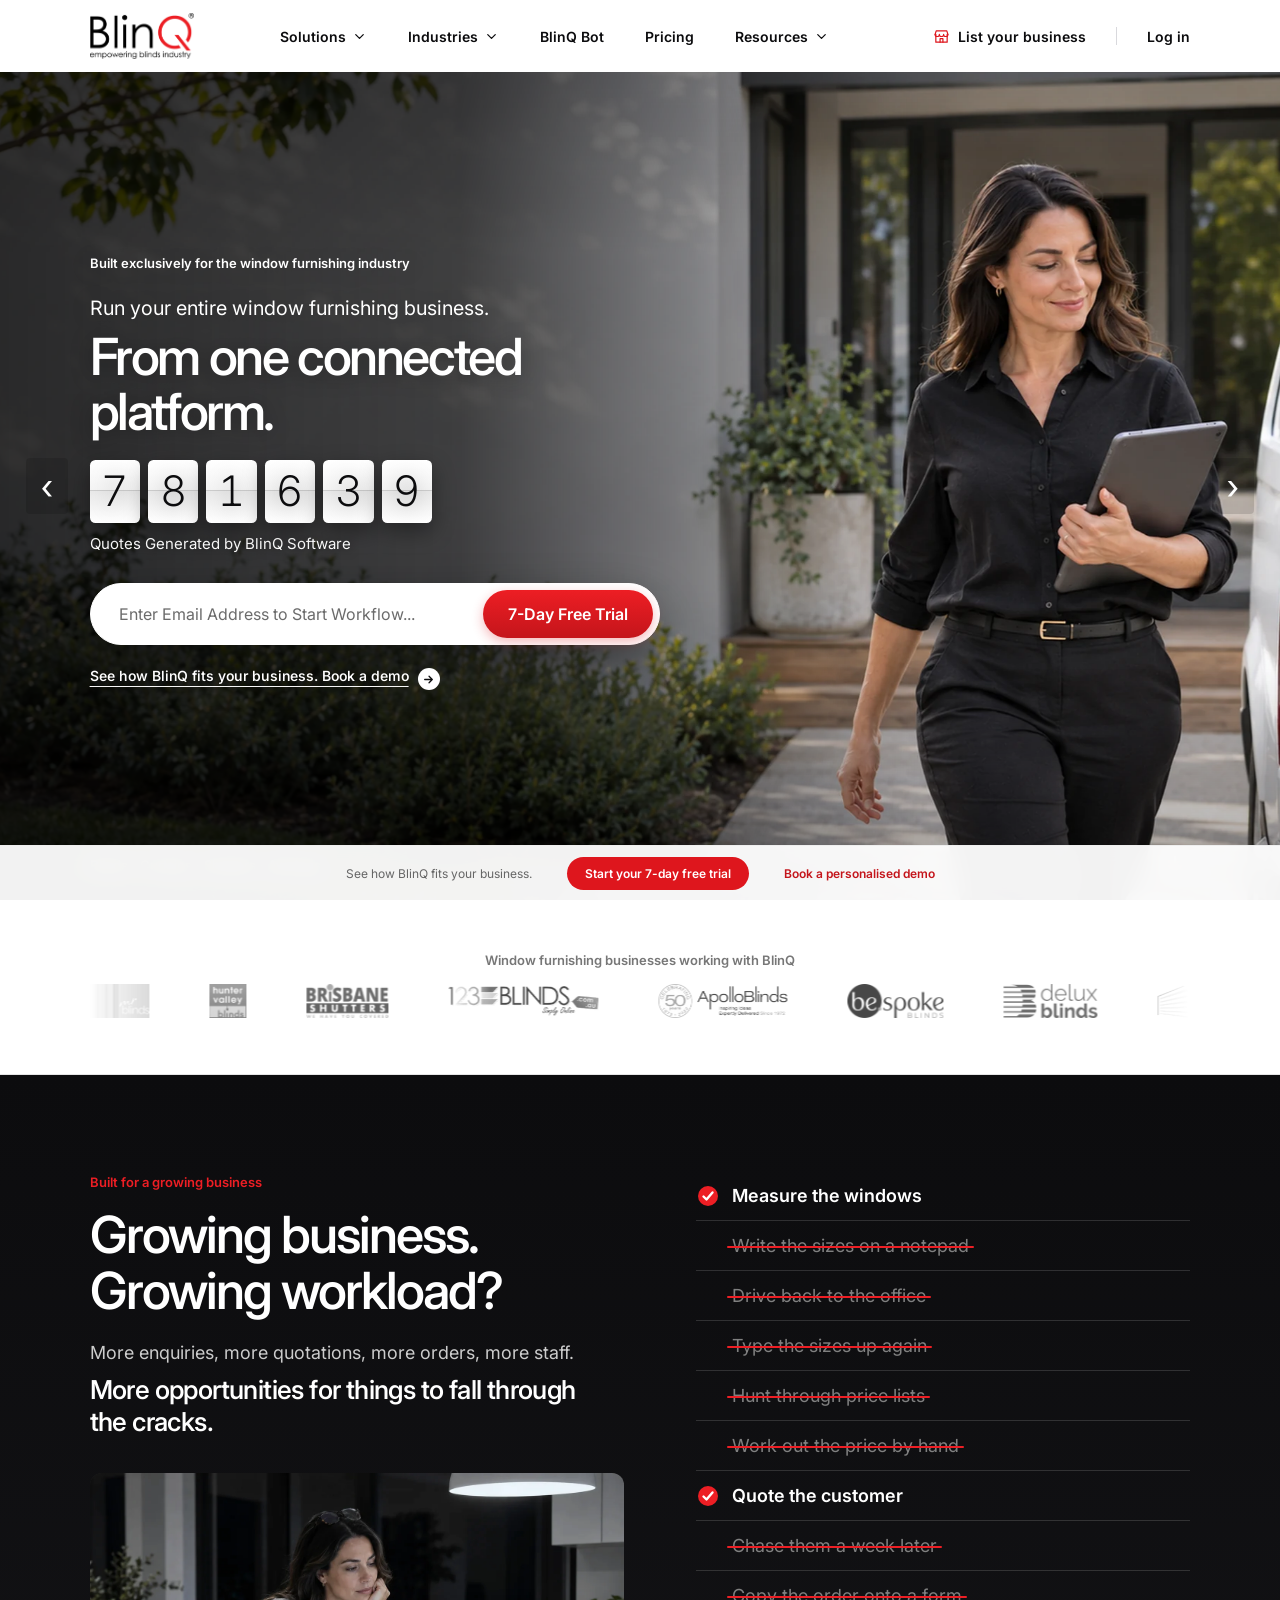
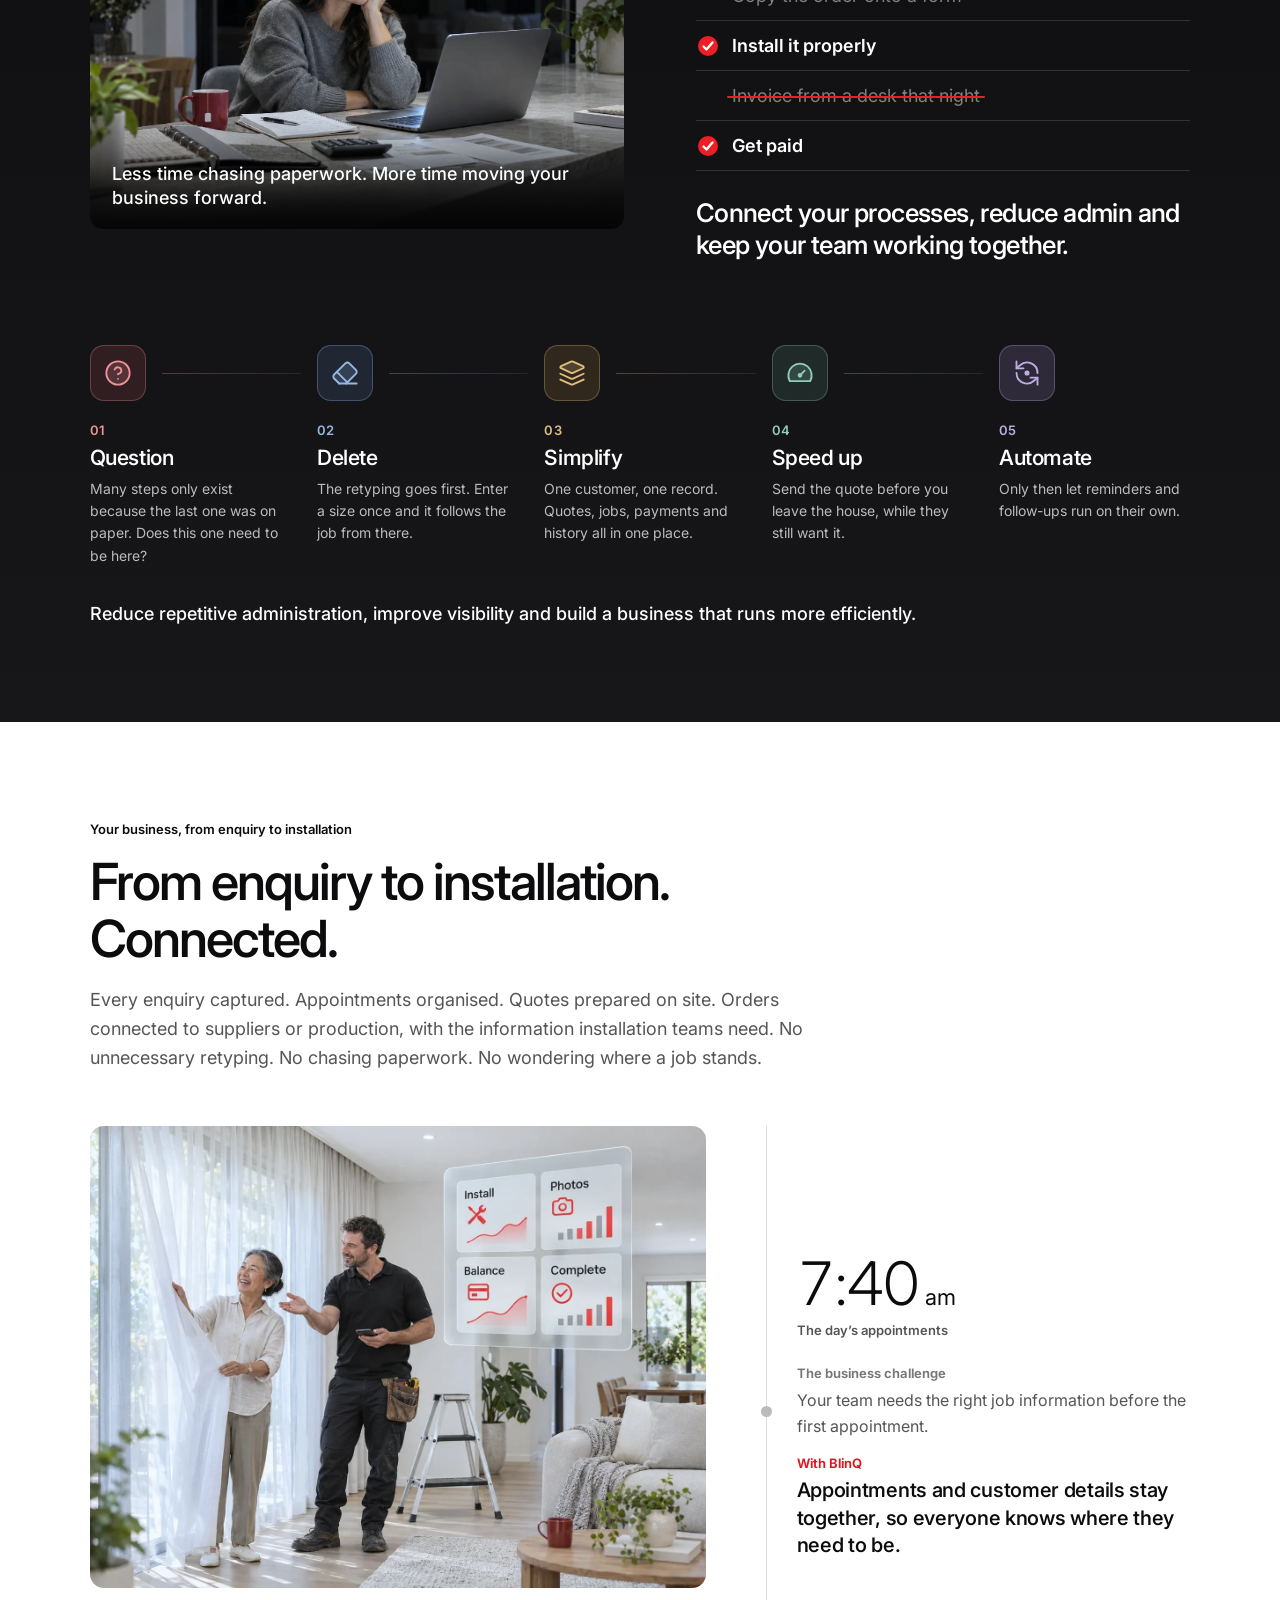
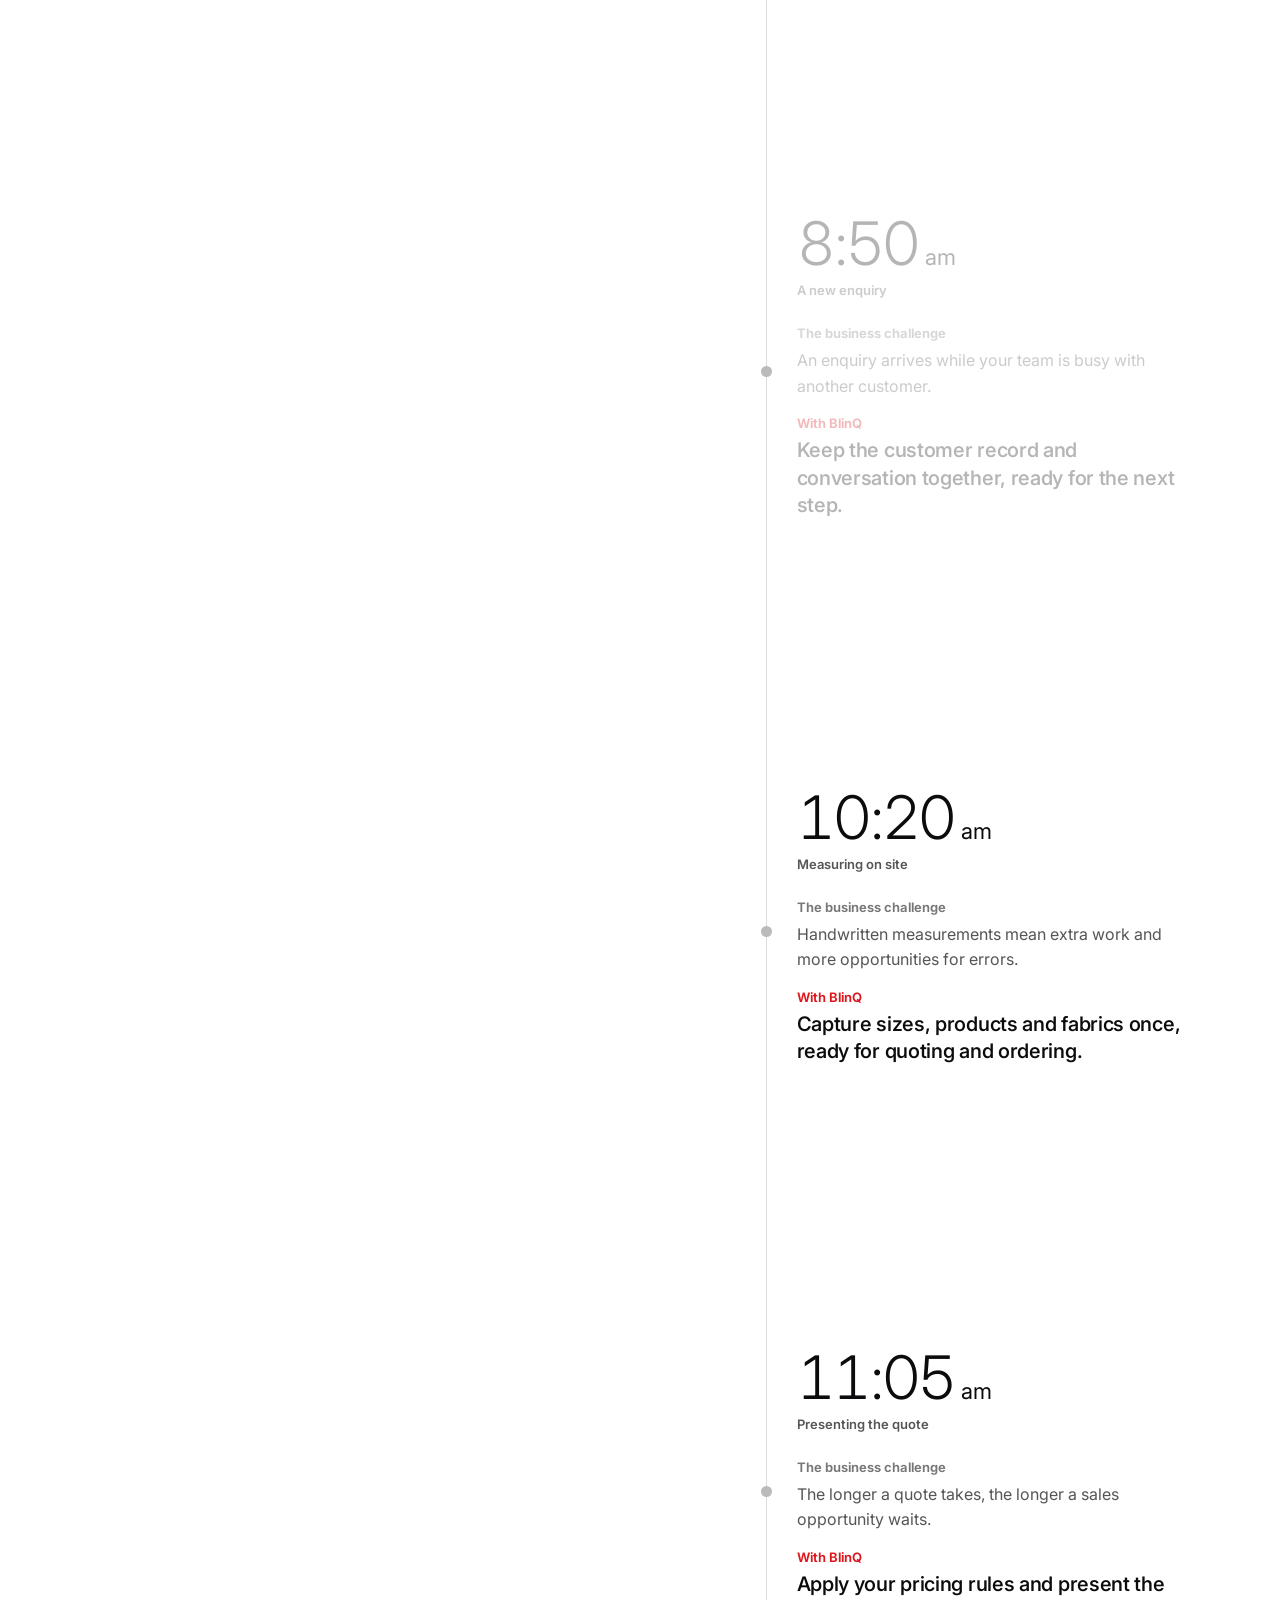
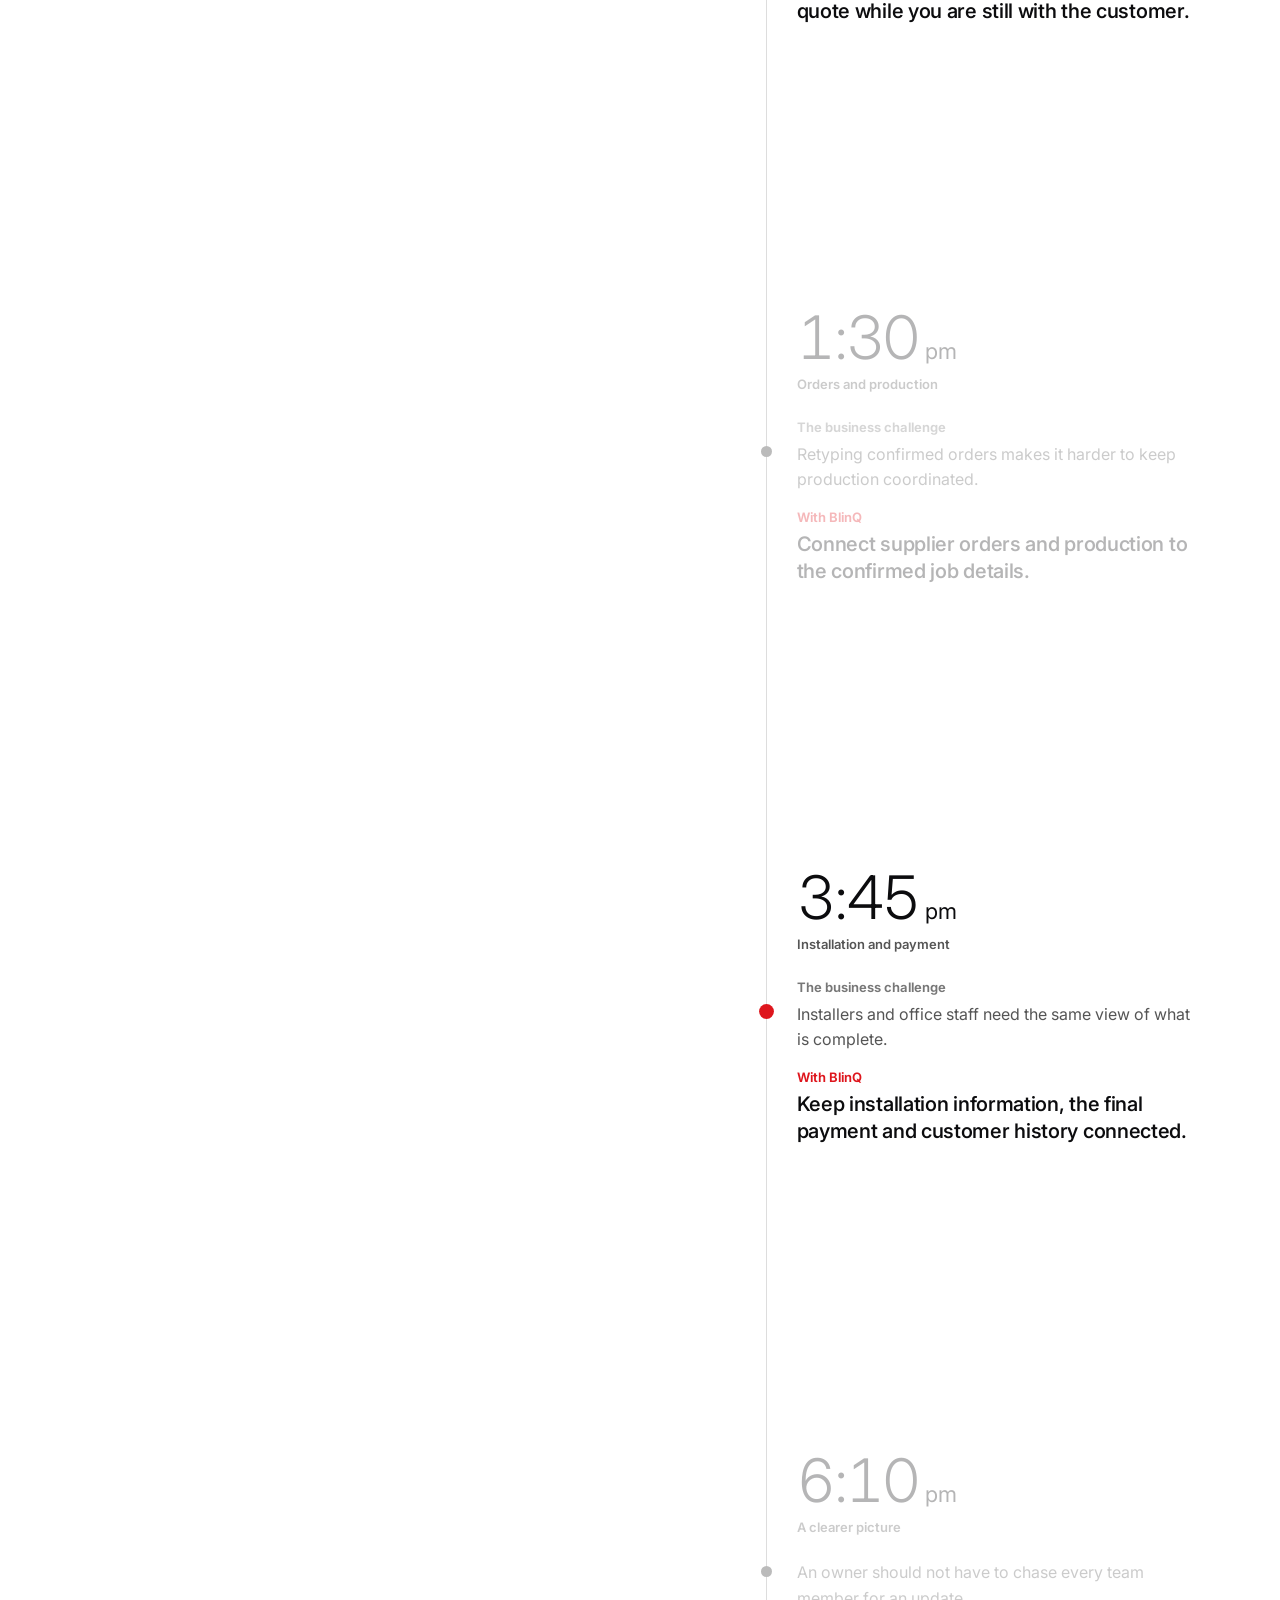
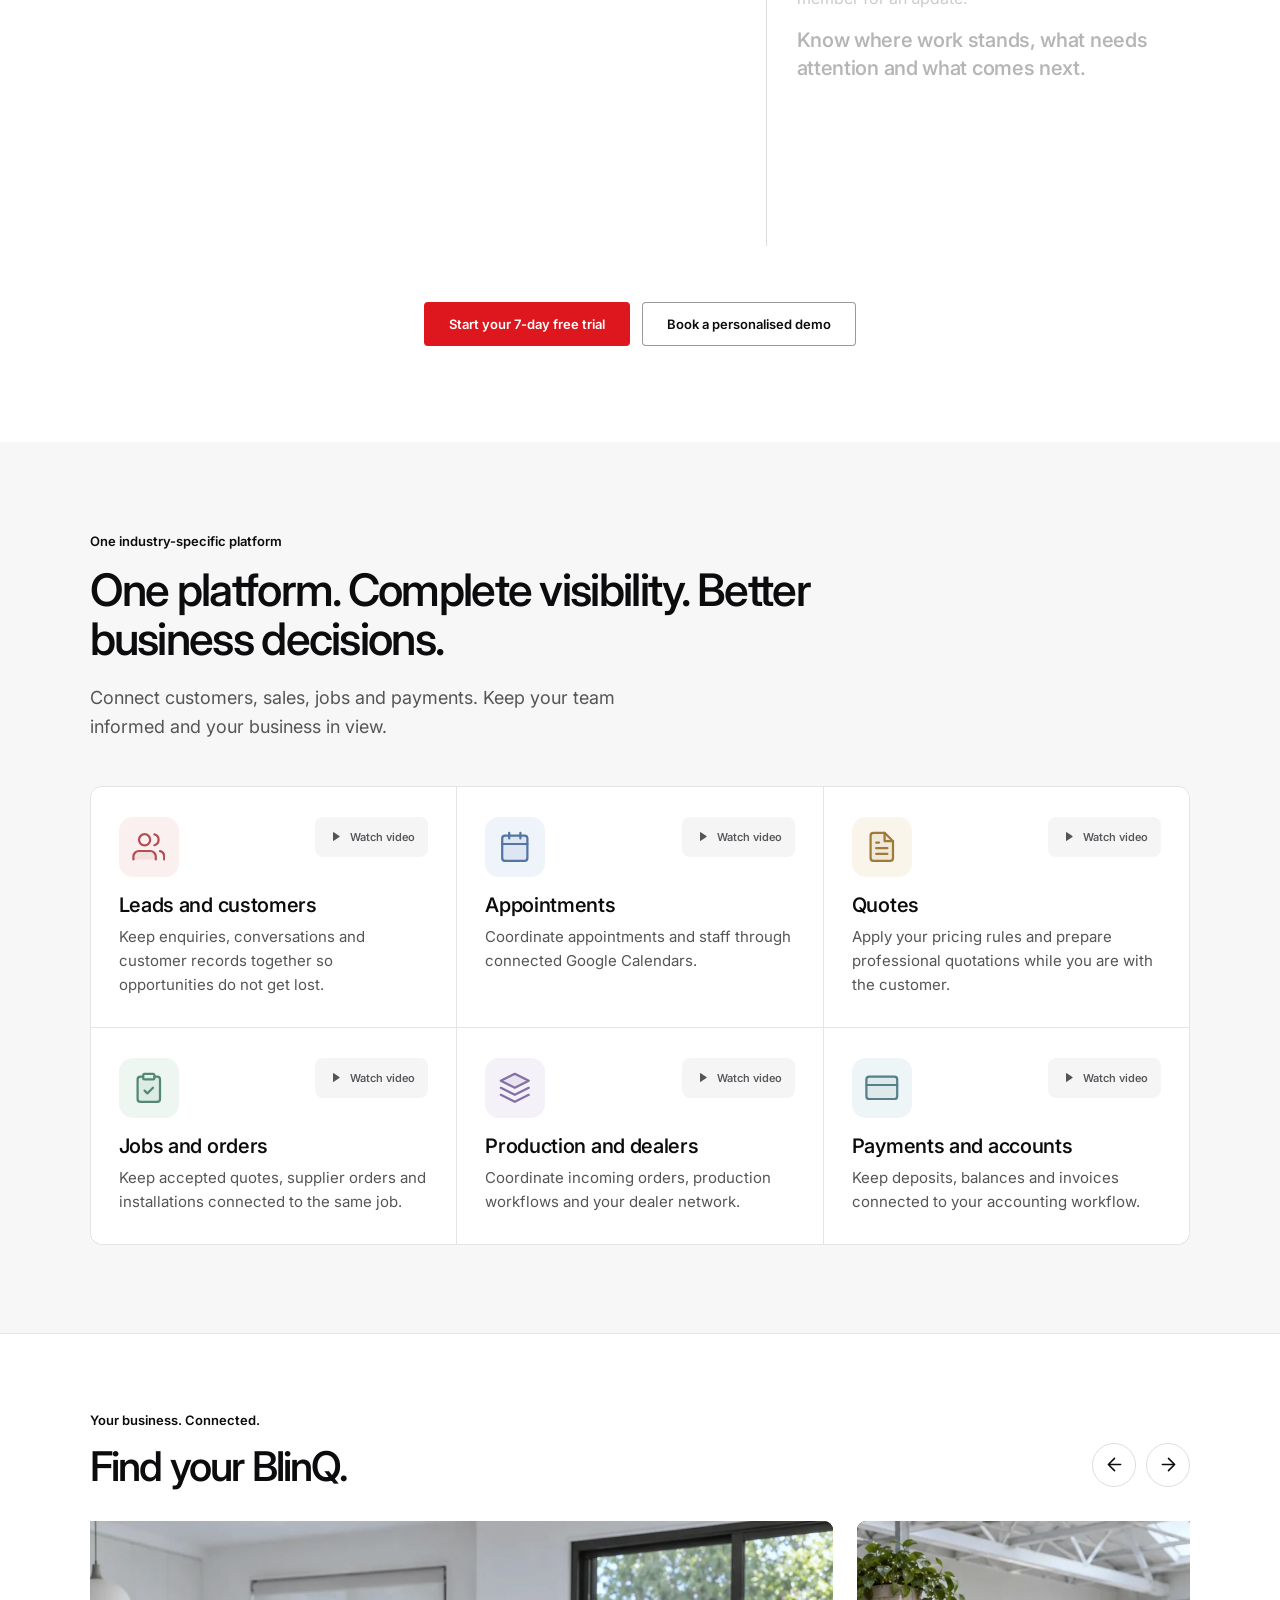
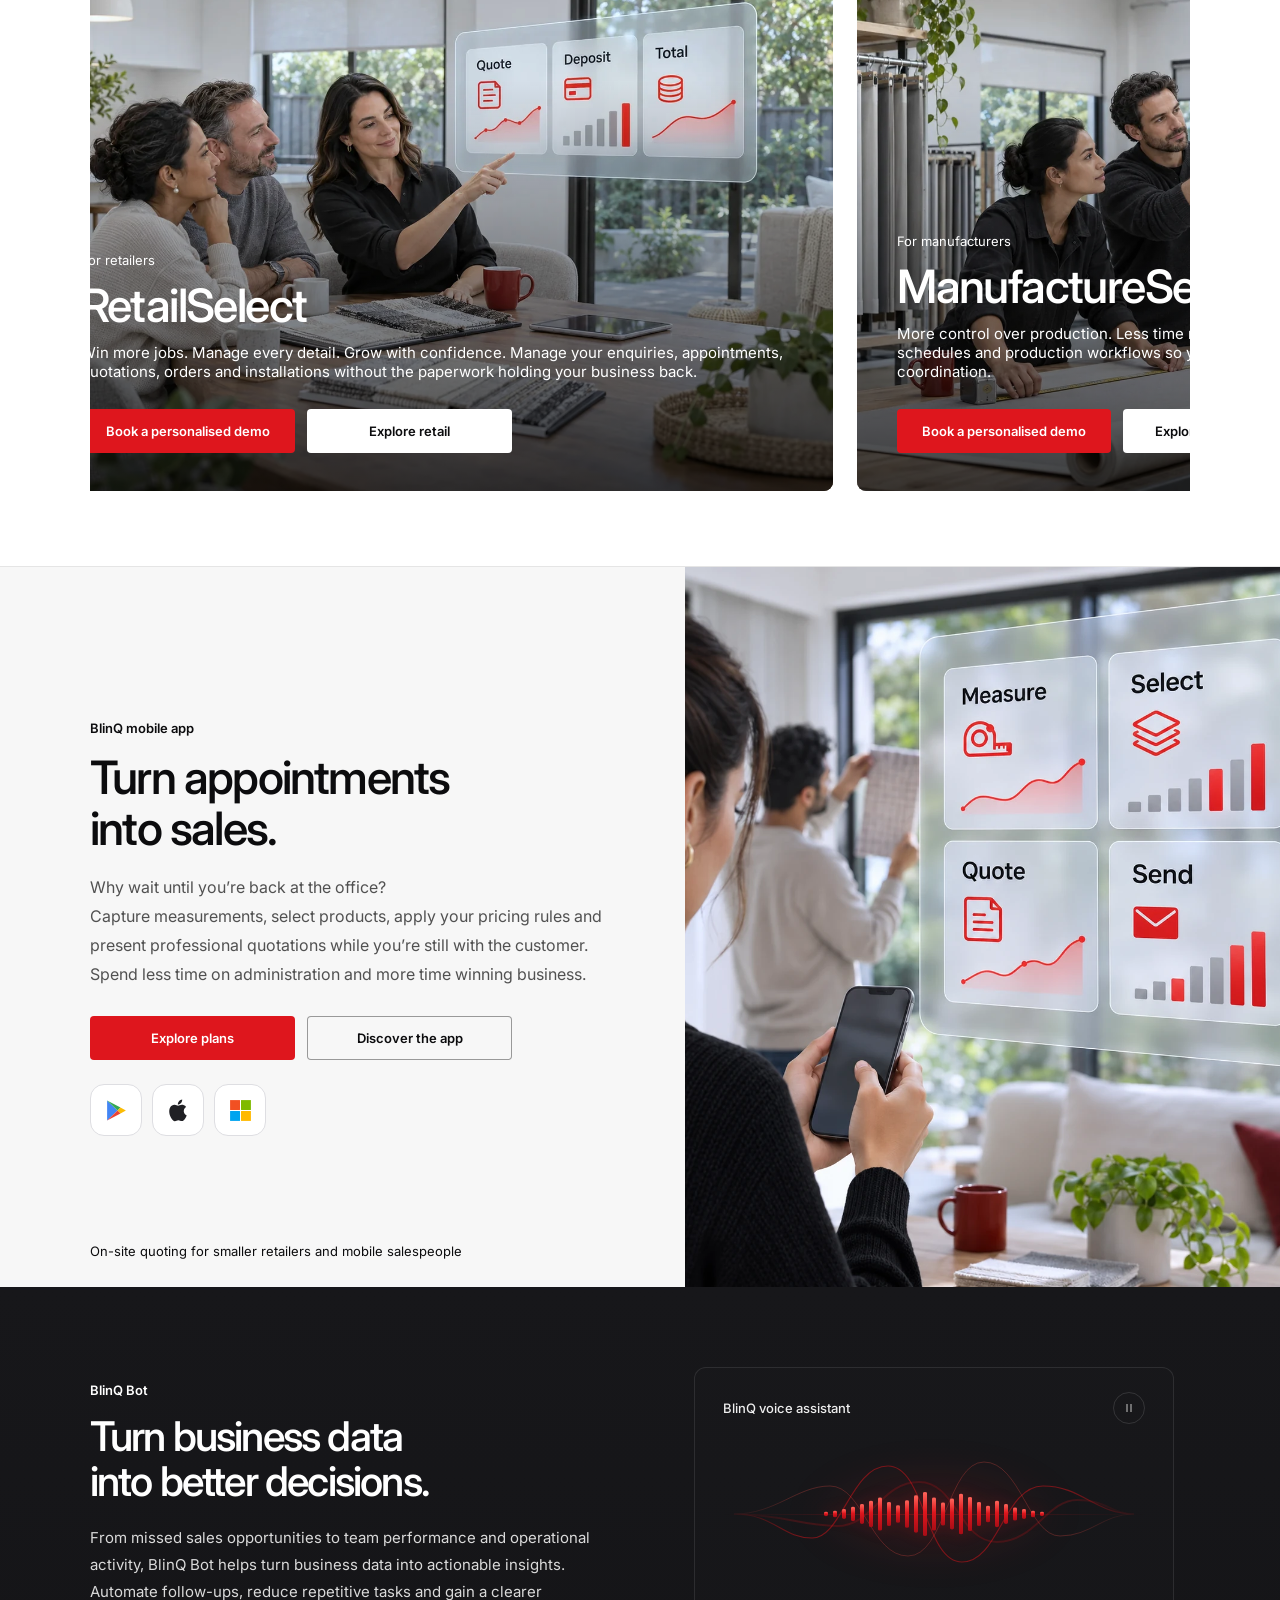
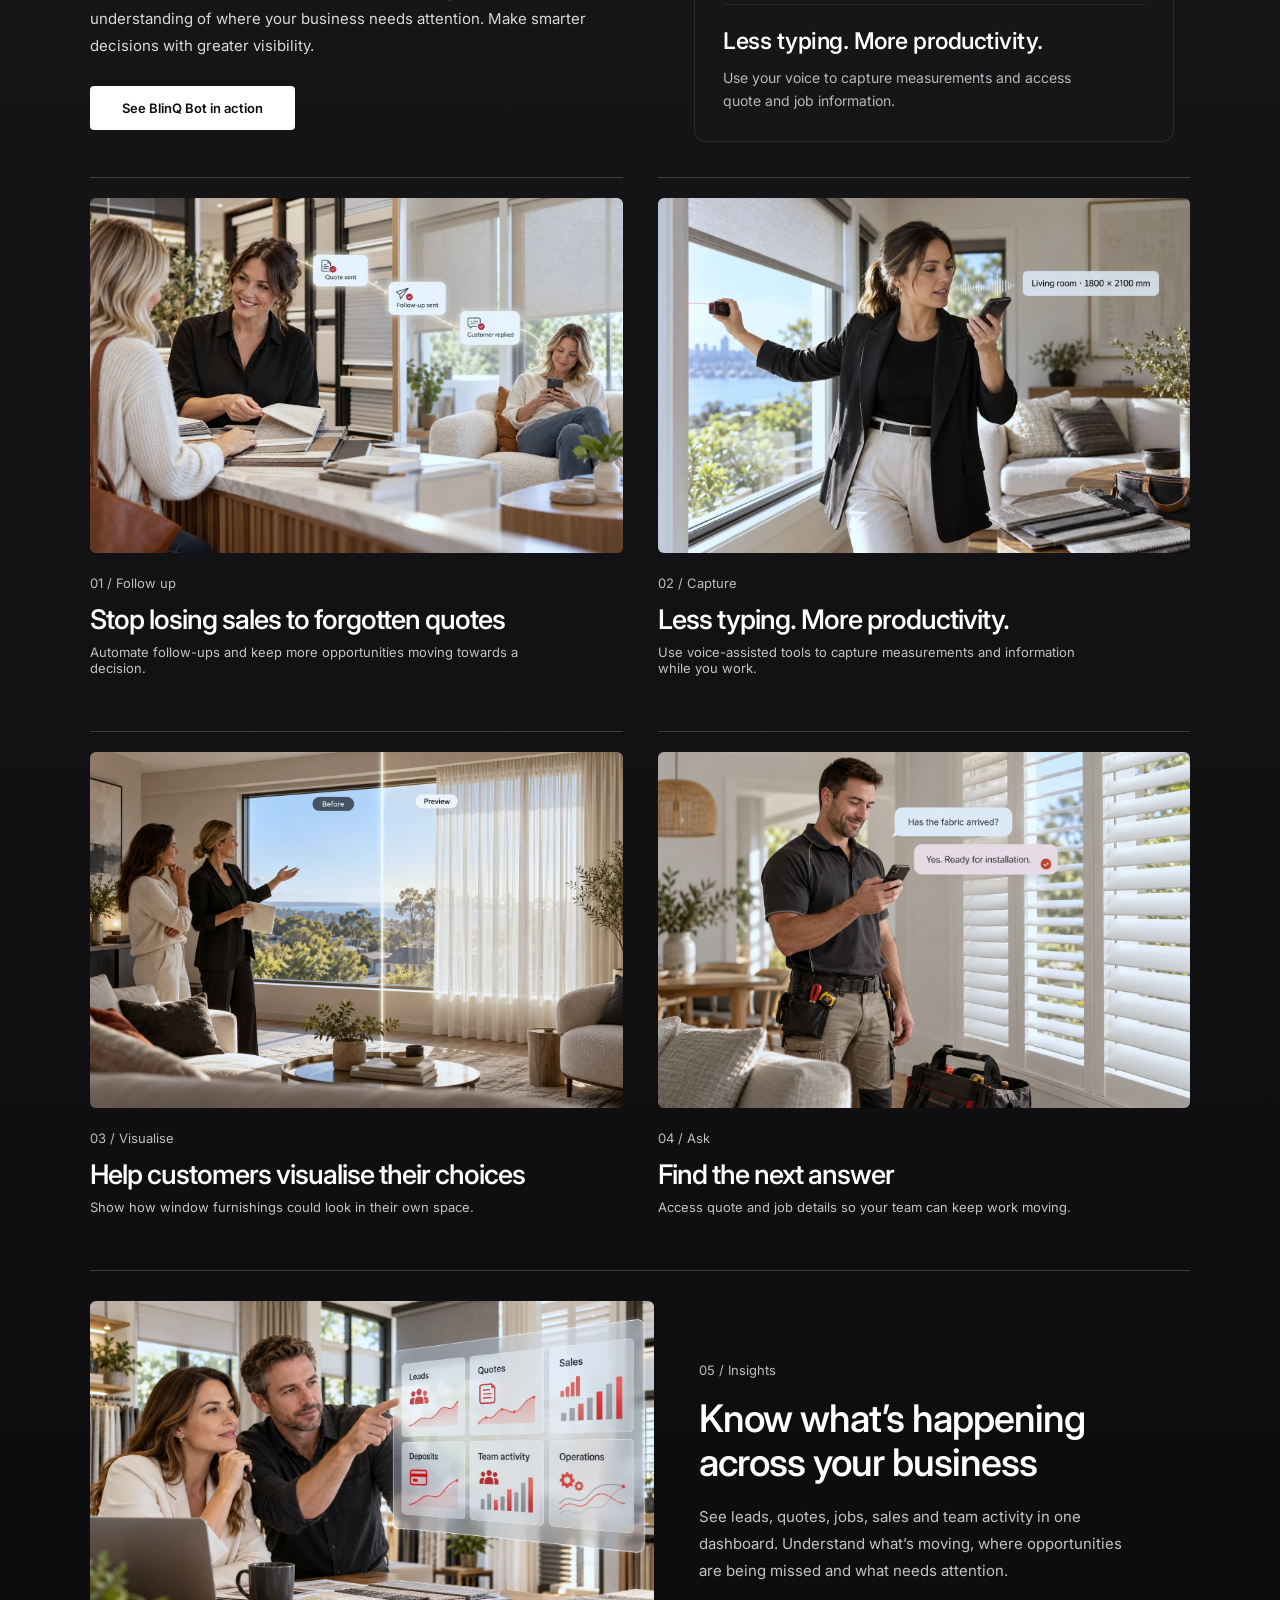
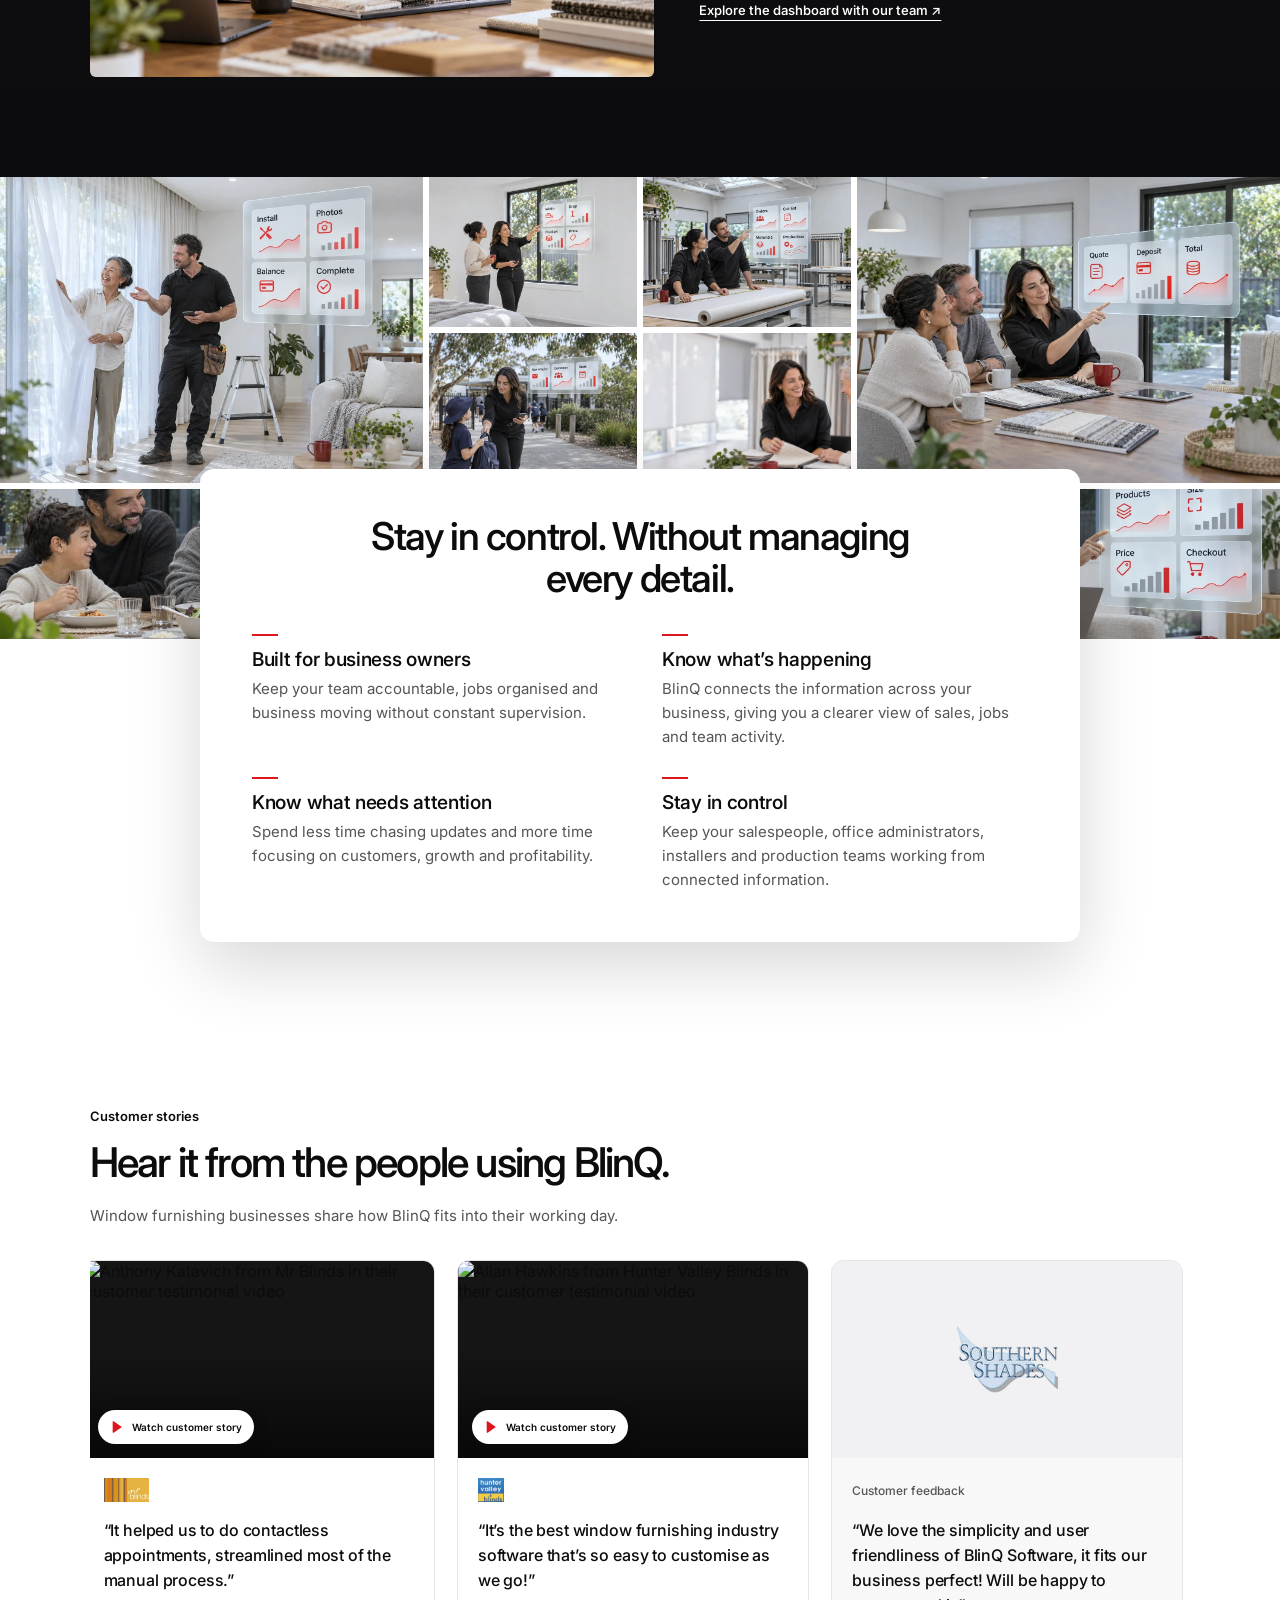
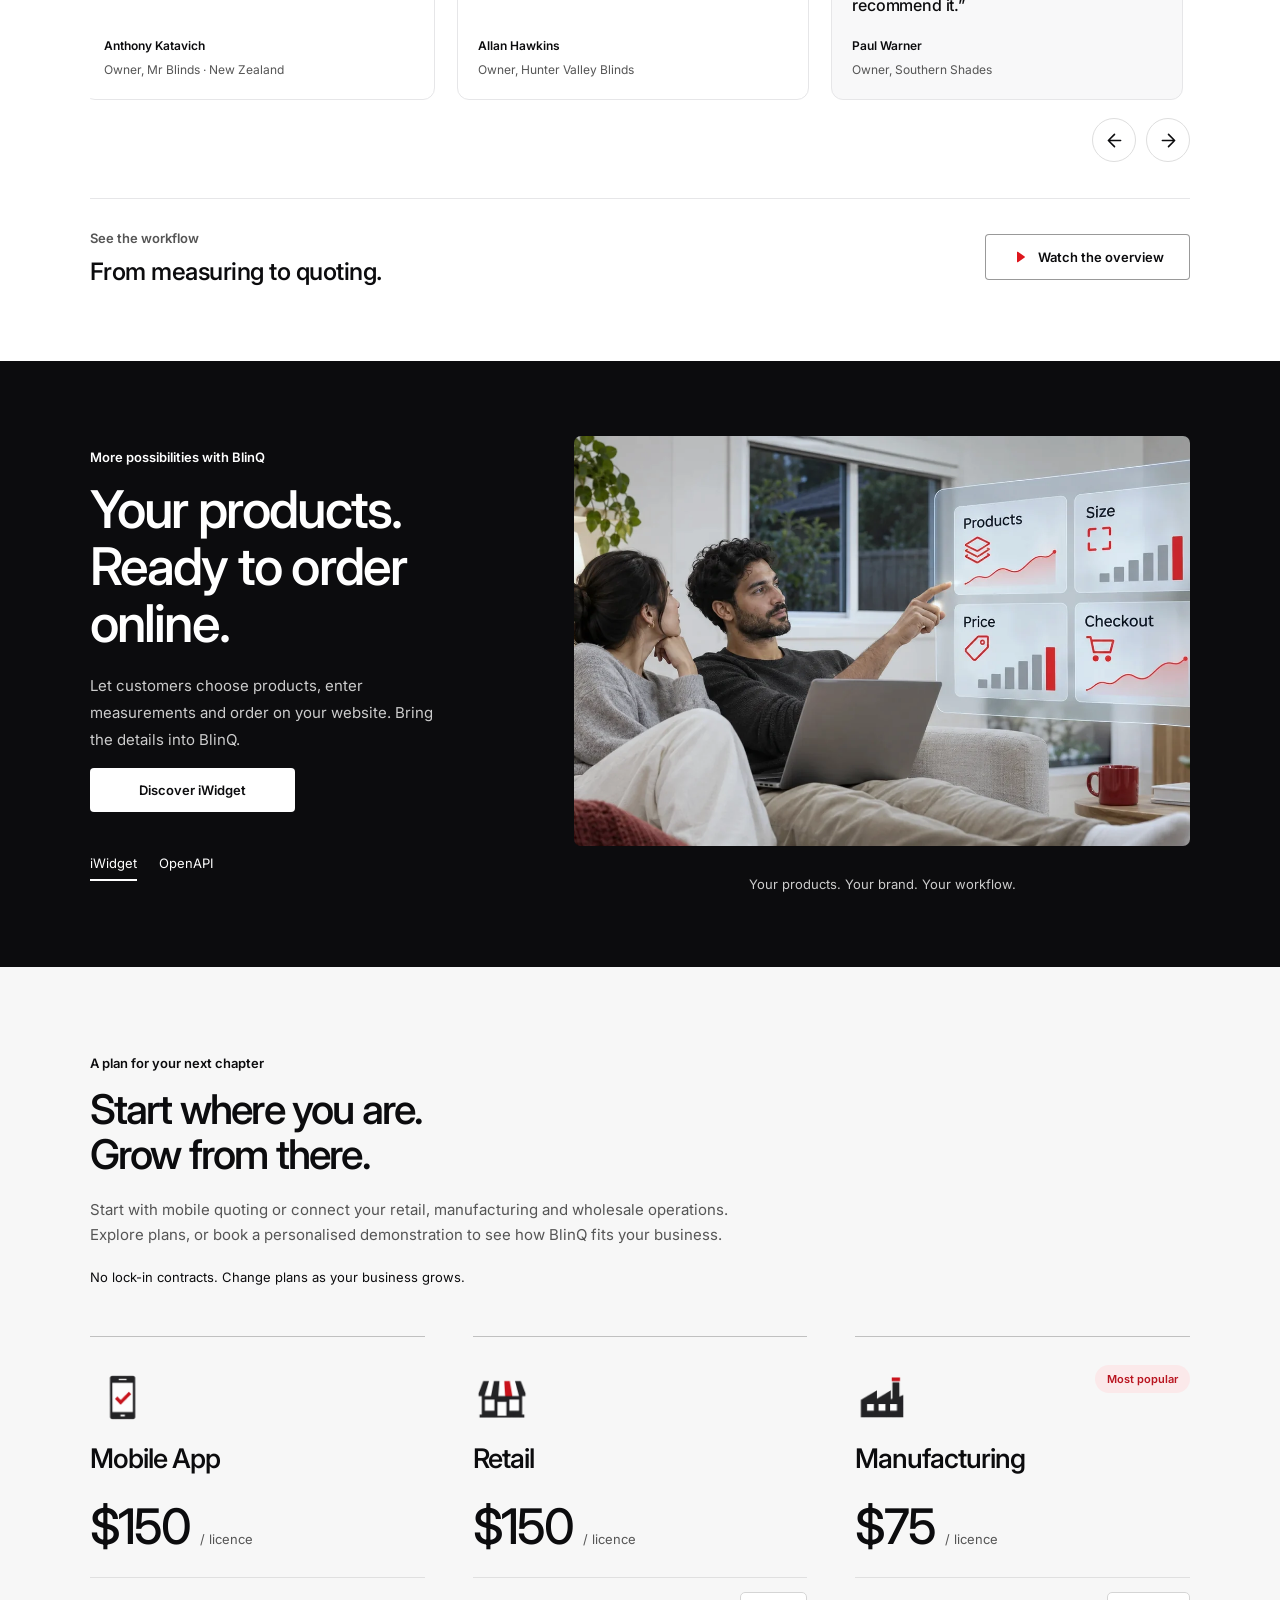
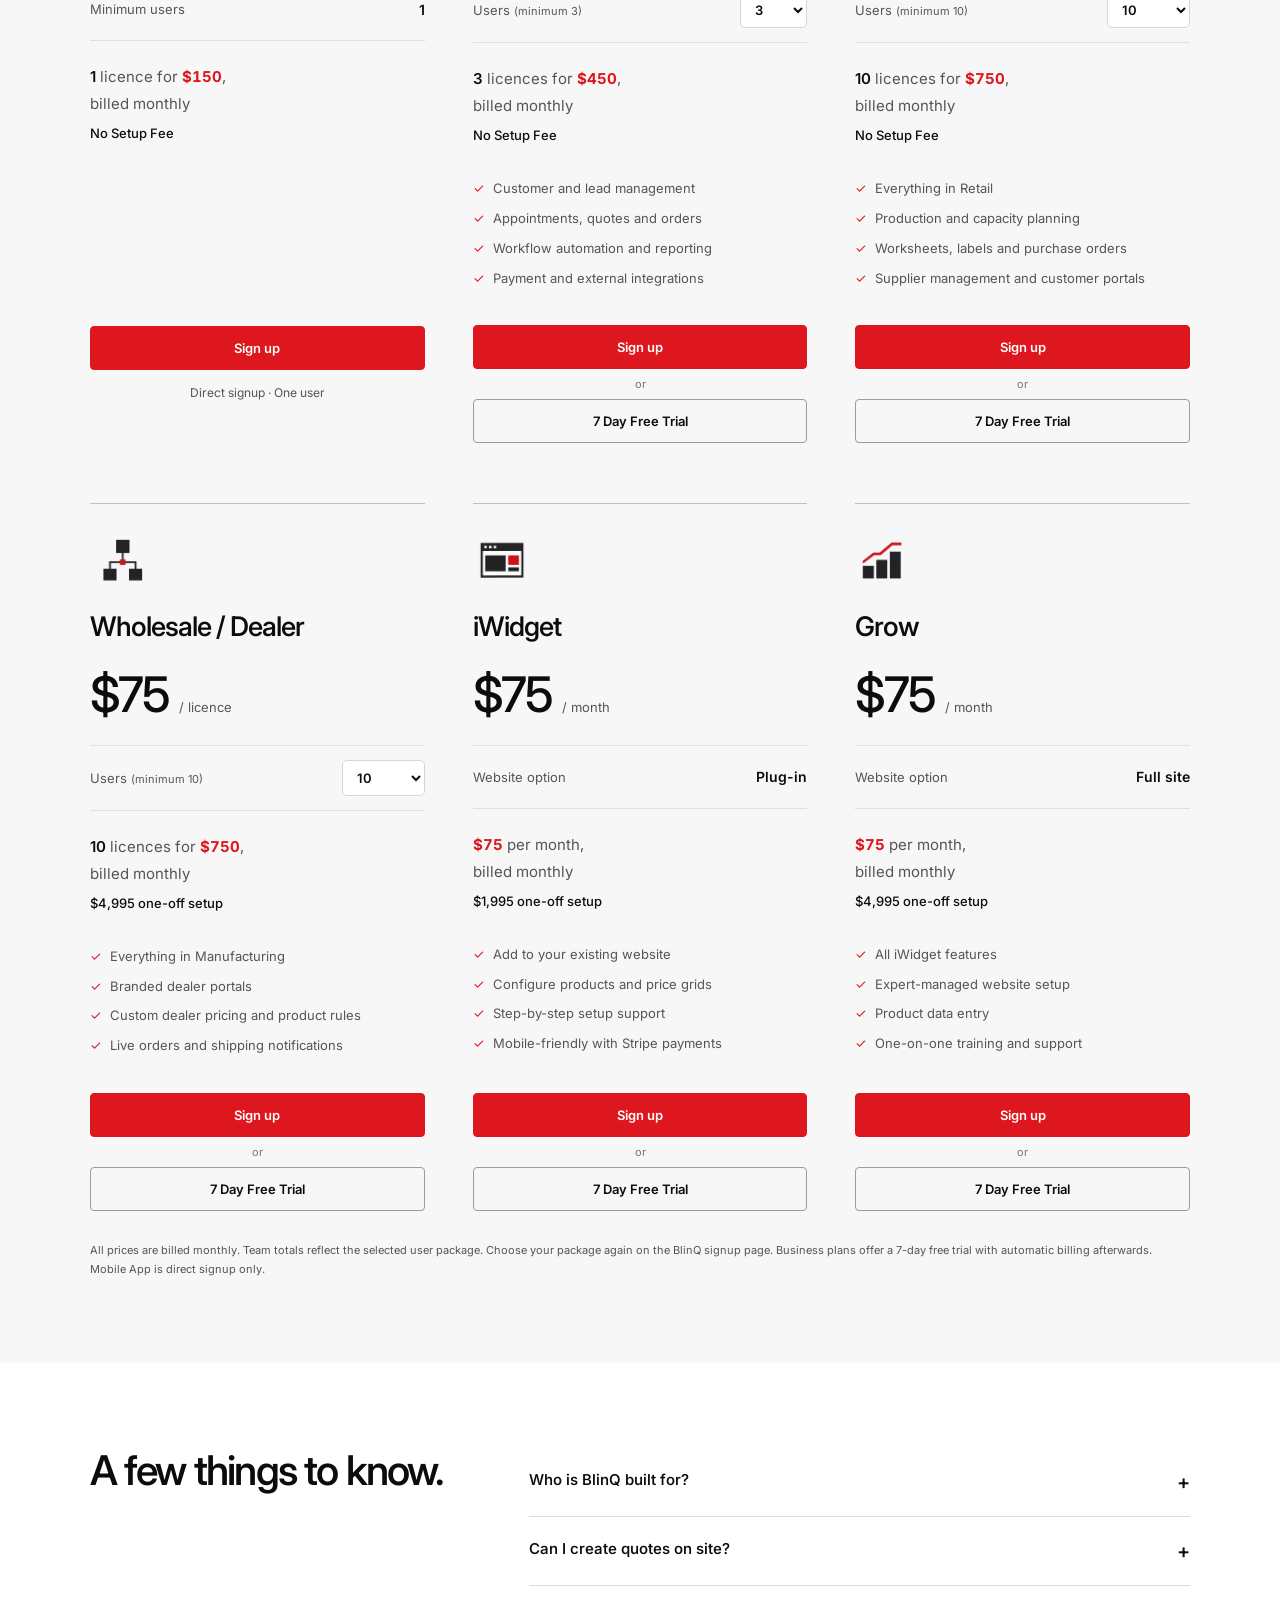
==== index.html @ 21cf0bae "Solutions menu: window furnishing packages apart from Other industries; tidy icons - The menu's grou" ====
<!doctype html>
<html lang="en-AU"><head><meta charset="utf-8"><meta name="viewport" content="width=device-width,initial-scale=1"><meta name="robots" content="noindex"><meta content="Run your window furnishing business from one connected platform. BlinQ connects customers, quotes, orders, production, installations and payments." name="description"/><title>BlinQ | Window furnishing business management software</title><link rel="icon" href="assets/favicon.webp"><link rel="preconnect" href="https://fonts.googleapis.com"><link rel="preconnect" href="https://fonts.gstatic.com" crossorigin><link rel="stylesheet" href="https://fonts.googleapis.com/css2?family=Inter:wght@400;450;500;550;600;650;700&amp;display=swap"><link rel="stylesheet" href="style.css?v=82af941a"></head><body>
<div class="site-container">
<a class="skip" href="#main">Skip to content</a>
<header><div class="header-inner"><a href="#home" aria-label="BlinQ home"><img class="logo" src="assets/blinq-logo.webp" alt="BlinQ Software"></a><nav aria-label="Main navigation"><button data-menu="solutions" aria-expanded="false" aria-controls="solutions">Solutions<svg class="nav-chevron" viewBox="0 0 24 24" fill="none" stroke="currentColor" stroke-width="2" stroke-linecap="round" stroke-linejoin="round" aria-hidden="true"><path d="m6 9 6 6 6-6"/></svg></button><button data-menu="industries-menu" aria-expanded="false" aria-controls="industries-menu">Industries<svg class="nav-chevron" viewBox="0 0 24 24" fill="none" stroke="currentColor" stroke-width="2" stroke-linecap="round" stroke-linejoin="round" aria-hidden="true"><path d="m6 9 6 6 6-6"/></svg></button><a href="#ai">BlinQ Bot</a><a href="#pricing">Pricing</a><button data-menu="resources-menu" aria-expanded="false" aria-controls="resources-menu">Resources<svg class="nav-chevron" viewBox="0 0 24 24" fill="none" stroke="currentColor" stroke-width="2" stroke-linecap="round" stroke-linejoin="round" aria-hidden="true"><path d="m6 9 6 6 6-6"/></svg></button></nav><div class="utilities"><a href="mailto:support@blinq.com.au" class="list-biz" data-contact><svg viewBox="0 0 24 24" fill="none" stroke="currentColor" stroke-width="1.7" stroke-linecap="round" stroke-linejoin="round" aria-hidden="true"><path d="M3 9 4.5 4h15L21 9"/><path d="M4 9v11h16V9"/><path d="M3 9a3 3 0 0 0 6 0 3 3 0 0 0 6 0 3 3 0 0 0 6 0"/><path d="M10 20v-5h4v5"/></svg><span>List your business</span></a><a href="https://users.blinq.com.au" class="login">Log in</a><button id="mobile-menu" aria-expanded="false">Menu</button></div></div></header>
<div class="mega mega-float" id="solutions" hidden><div class="res-panel"><div class="res-col res-learn"><p class="res-heading">Window furnishing packages</p><ul class="sol-grid"><li><a class="sol-item" href="#retail"><span class="sol-icon"><i class="sol-pkg" style="--pkg:50% 0%" aria-hidden="true"></i></span><span class="sol-text"><b>Retail</b><small>Enquiries, quotes, orders and installations</small></span></a></li><li><a class="sol-item" href="#manufacturing"><span class="sol-icon"><i class="sol-pkg" style="--pkg:100% 0%" aria-hidden="true"></i></span><span class="sol-text"><b>Manufacturing</b><small>Customer orders, production and dispatch</small></span></a></li><li><a class="sol-item" href="#wholesale"><span class="sol-icon"><i class="sol-pkg" style="--pkg:0% 100%" aria-hidden="true"></i></span><span class="sol-text"><b>Wholesale and dealers</b><small>Connected ordering for dealers</small></span></a></li><li><a class="sol-item" href="#mobile"><span class="sol-icon"><i class="sol-pkg" style="--pkg:0% 0%" aria-hidden="true"></i></span><span class="sol-text"><b>Mobile App</b><small>Measure and quote with the customer</small></span></a></li><li><a class="sol-item" href="#growth"><span class="sol-icon"><i class="sol-pkg" style="--pkg:50% 100%" aria-hidden="true"></i></span><span class="sol-text"><b>Online ordering</b><small>Customers order from your website</small></span></a></li><li><a class="sol-item sol-other" href="#industries" data-industries aria-haspopup="dialog"><span class="sol-icon"><i class="sol-pkg" style="--pkg:100% 100%" aria-hidden="true"></i></span><span class="sol-text"><b>Other industries</b><small>Beyond window furnishing · 87 trades</small></span></a></li></ul></div><div class="res-col sol-start"><p class="res-heading">Get started</p><ul><li><a class="sol-item" href="https://calendly.com/blinq/team"><span class="sol-icon"><svg viewBox="0 0 24 24" fill="none" stroke="currentColor" stroke-width="1.7" stroke-linecap="round" stroke-linejoin="round" aria-hidden="true"><rect x="3" y="4" width="18" height="18" rx="2"/><path d="M16 2v4M8 2v4M3 10h18M8 14h.01M12 14h.01M16 14h.01M8 18h.01M12 18h.01"/></svg></span><span class="sol-text"><b>Book a demo</b><small>Personalised to your business</small></span></a></li><li><a class="sol-item" href="#trial"><span class="sol-icon"><svg viewBox="0 0 24 24" fill="none" stroke="currentColor" stroke-width="1.7" stroke-linecap="round" stroke-linejoin="round" aria-hidden="true"><path d="M13 2 3 14h9l-1 8 10-12h-9z"/></svg></span><span class="sol-text"><b>Start a free trial</b><small>Try BlinQ free for 7 days</small></span></a></li><li><a class="sol-item" href="#pricing"><span class="sol-icon"><svg viewBox="0 0 24 24" fill="none" stroke="currentColor" stroke-width="1.7" stroke-linecap="round" stroke-linejoin="round" aria-hidden="true"><path d="m20.6 13.4-7.2 7.2a2 2 0 0 1-2.8 0L3 13V3h10l7.6 7.6a2 2 0 0 1 0 2.8z"/><circle cx="7.5" cy="7.5" r="1.5"/></svg></span><span class="sol-text"><b>Pricing</b><small>Plans and user packages</small></span></a></li></ul></div></div><div class="mega-mobile"><div class="mega-resources-mobile"><p class="res-heading">Window furnishing packages</p><ul class="sol-list" data-copy="#solutions .res-learn li"></ul></div><details class="mega-industries-mobile"><summary>All industries<span>87</span></summary><ul data-copy="#industries-menu .ind-grid li"></ul></details><div class="mega-links"><a href="#ai">BlinQ Bot</a><a href="#pricing">Pricing</a><a href="https://users.blinq.com.au">Log in</a><a href="mailto:support@blinq.com.au" data-contact>List your business</a></div><div class="mega-resources-mobile"><p class="res-heading">Resources</p><ul data-copy="#resources-menu .res-col li"></ul></div></div></div>
<div class="mega mega-float mega-industries" id="industries-menu" hidden><div class="res-panel"><div class="ind-head"><div><p class="res-heading">All industries · 87</p><p class="ind-sub">From first quote to final payment, BlinQ works for every business below.</p></div><a class="ind-cta" href="https://calendly.com/blinq/team">See how BlinQ fits your business<svg viewBox="0 0 24 24" fill="none" stroke="currentColor" stroke-width="2" stroke-linecap="round" stroke-linejoin="round" aria-hidden="true"><path d="M5 12h14M13 6l6 6-6 6"/></svg></a></div><div class="ind-grid"><div class="ind-col"><p class="ind-range">A – B</p><ul><li>Antenna Services</li><li>Appliance Installation</li><li>Appliance Repair</li><li>Arborist</li><li>Architect</li><li>Asbestos Removal</li><li>Awning</li><li>Balustrades</li><li>Bathroom Renovation</li><li>Blinds</li><li>Blinds Suppliers</li><li>Bricklayer</li><li>Builders</li><li>Building Designers</li><li>Building Inspection</li><li>Building Suppliers</li></ul></div><div class="ind-col"><p class="ind-range">C – D</p><ul><li>Cabinet Makers</li><li>Carpenters</li><li>Carpet Cleaning</li><li>Carports</li><li>Cladding</li><li>Commercial Cleaning</li><li>Concrete Resurfacing</li><li>Concreting</li><li>Curtains</li><li>Decking</li><li>Demolition</li><li>Doors</li><li>Drafting</li></ul></div><div class="ind-col"><p class="ind-range">E – G</p><ul><li>Electricians</li><li>Excavation</li><li>Extension Design</li><li>Fencing</li><li>Garages</li><li>Garden Clean-Up</li><li>Gardeners</li><li>Gas Fitters</li><li>Gates</li><li>Gazebo</li><li>Glazier</li><li>Gutter Cleaning</li><li>Guttering</li></ul></div><div class="ind-col"><p class="ind-range">H – L</p><ul><li>Handyman</li><li>Home Security</li><li>Hot Water Systems</li><li>House Cleaning</li><li>HVAC</li><li>Insulation</li><li>Interior Decorators</li><li>Interior Designers</li><li>Irrigation Systems</li><li>Kitchens</li><li>Landscapers</li><li>Lawn and Turf</li><li>Lighting</li></ul></div><div class="ind-col"><p class="ind-range">P – R</p><ul><li>Painters</li><li>Patios</li><li>Pavers</li><li>Pergolas</li><li>Pest Control</li><li>Plastering</li><li>Plumbing</li><li>Pool Fencing</li><li>Pressure Cleaner</li><li>Rainwater Tanks</li><li>Removalists</li><li>Rendering</li><li>Retaining Walls</li><li>Roof Repairs</li><li>Roofing</li><li>Rubbish Removal</li></ul></div><div class="ind-col"><p class="ind-range">S – W</p><ul><li>Security Screen Doors</li><li>Shopfitters</li><li>Shower Screens</li><li>Skylights</li><li>Solar Power</li><li>Splashbacks</li><li>Tilers</li><li>Timber Flooring</li><li>Tree Fellers</li><li>Verandah Builders</li><li>Wardrobe Builders</li><li>Waterproofing</li><li>Window Cleaners</li><li>Window Installers</li><li>Window Repair</li><li>Window Tinting</li></ul></div></div></div></div>
<div class="mega mega-float mega-resources" id="resources-menu" hidden><div class="res-panel"><div class="res-col res-learn"><p class="res-heading">Learn and connect</p><div class="res-pair"><ul><li><a href="https://www.blinq.com.au/faqs" target="_blank" rel="noopener"><svg viewBox="0 0 24 24" fill="none" stroke="currentColor" stroke-width="1.7" stroke-linecap="round" stroke-linejoin="round" aria-hidden="true"><path d="M2 4h6a4 4 0 0 1 4 4v13a3 3 0 0 0-3-3H2z"/><path d="M22 4h-6a4 4 0 0 0-4 4v13a3 3 0 0 1 3-3h7z"/></svg><span>Knowledge base</span></a></li><li><a href="https://www.youtube.com/@BlinQ-Software" target="_blank" rel="noopener"><svg viewBox="0 0 24 24" fill="none" stroke="currentColor" stroke-width="1.7" stroke-linecap="round" stroke-linejoin="round" aria-hidden="true"><circle cx="12" cy="12" r="10"/><path d="m10 8 6 4-6 4z"/></svg><span>Video tutorials</span></a></li><li><a href="https://blogs.blinq.com.au/" target="_blank" rel="noopener"><svg viewBox="0 0 24 24" fill="none" stroke="currentColor" stroke-width="1.7" stroke-linecap="round" stroke-linejoin="round" aria-hidden="true"><path d="M12 20h9"/><path d="M16.5 3.5a2.1 2.1 0 0 1 3 3L7 19l-4 1 1-4z"/></svg><span>Blogs</span></a></li><li><a href="#stories"><svg viewBox="0 0 24 24" fill="none" stroke="currentColor" stroke-width="1.7" stroke-linecap="round" stroke-linejoin="round" aria-hidden="true"><path d="M7 10v12"/><path d="M15 5.9 14 10h5.8a2 2 0 0 1 1.9 2.5l-2.3 8A2 2 0 0 1 17.5 22H4a2 2 0 0 1-2-2v-8a2 2 0 0 1 2-2h2.8a2 2 0 0 0 1.8-1.1L12 2a3.1 3.1 0 0 1 3 3.9z"/></svg><span>Customer stories</span></a></li></ul><ul><li><a href="#faq"><svg viewBox="0 0 24 24" fill="none" stroke="currentColor" stroke-width="1.7" stroke-linecap="round" stroke-linejoin="round" aria-hidden="true"><circle cx="12" cy="12" r="10"/><path d="M9.1 9a3 3 0 0 1 5.8 1c0 2-3 3-3 3"/><path d="M12 17h.01"/></svg><span>Common questions</span></a></li><li><a href="https://api.blinq.com.au/documentation/" target="_blank" rel="noopener"><svg viewBox="0 0 24 24" fill="none" stroke="currentColor" stroke-width="1.7" stroke-linecap="round" stroke-linejoin="round" aria-hidden="true"><path d="m16 18 6-6-6-6"/><path d="m8 6-6 6 6 6"/></svg><span>API documentation</span></a></li><li><a href="integrations.html"><svg viewBox="0 0 24 24" fill="none" stroke="currentColor" stroke-width="1.7" stroke-linecap="round" stroke-linejoin="round" aria-hidden="true"><path d="M12 22v-5M9 8V2M15 8V2"/><path d="M18 8v5a4 4 0 0 1-4 4h-4a4 4 0 0 1-4-4V8z"/></svg><span>Explore integrations</span></a></li><li><a href="#"><svg viewBox="0 0 24 24" fill="none" stroke="currentColor" stroke-width="1.7" stroke-linecap="round" stroke-linejoin="round" aria-hidden="true"><path d="M3 9 4.5 4h15L21 9"/><path d="M4 9v11h16V9"/><path d="M3 9a3 3 0 0 0 6 0 3 3 0 0 0 6 0 3 3 0 0 0 6 0"/><path d="M10 20v-5h4v5"/></svg><span>Marketplace</span></a></li></ul></div></div><div class="res-col"><p class="res-heading">Support</p><ul><li><a href="mailto:support@blinq.com.au" data-contact><svg viewBox="0 0 24 24" fill="none" stroke="currentColor" stroke-width="1.7" stroke-linecap="round" stroke-linejoin="round" aria-hidden="true"><rect x="2" y="4" width="20" height="16" rx="2"/><path d="m22 7-10 6L2 7"/></svg><span>Contact us</span></a></li><li><a href="https://calendly.com/blinq/team"><svg viewBox="0 0 24 24" fill="none" stroke="currentColor" stroke-width="1.7" stroke-linecap="round" stroke-linejoin="round" aria-hidden="true"><rect x="3" y="4" width="18" height="18" rx="2"/><path d="M16 2v4M8 2v4M3 10h18M8 14h.01M12 14h.01M16 14h.01M8 18h.01M12 18h.01"/></svg><span>Schedule an appointment</span></a></li><li><a href="#trial"><svg viewBox="0 0 24 24" fill="none" stroke="currentColor" stroke-width="1.7" stroke-linecap="round" stroke-linejoin="round" aria-hidden="true"><path d="M13 2 3 14h9l-1 8 10-12h-9z"/></svg><span>Start a free trial</span></a></li><li><a href="https://calendly.com/blinq/team"><svg viewBox="0 0 24 24" fill="none" stroke="currentColor" stroke-width="1.7" stroke-linecap="round" stroke-linejoin="round" aria-hidden="true"><rect x="3" y="4" width="18" height="18" rx="2"/><path d="M16 2v4M8 2v4M3 10h18M8 14h.01M12 14h.01M16 14h.01M8 18h.01M12 18h.01"/></svg><span>Book a demo</span></a></li></ul></div><div class="res-col"><p class="res-heading">Company</p><ul><li><a href="https://www.youtube.com/watch?v=9aikpx1hb-g" data-video="9aikpx1hb-g" data-video-title="Why we built BlinQ"><svg viewBox="0 0 24 24" fill="none" stroke="currentColor" stroke-width="1.7" stroke-linecap="round" stroke-linejoin="round" aria-hidden="true"><circle cx="12" cy="12" r="10"/><path d="M12 16v-4M12 8h.01"/></svg><span>About us</span></a></li><li><a href="https://partners.blinq.com.au/" target="_blank" rel="noopener"><svg viewBox="0 0 24 24" fill="none" stroke="currentColor" stroke-width="1.7" stroke-linecap="round" stroke-linejoin="round" aria-hidden="true"><rect x="2" y="7" width="20" height="14" rx="2"/><path d="M16 21V5a2 2 0 0 0-2-2h-4a2 2 0 0 0-2 2v16"/></svg><span>Partners</span></a></li><li><a href="https://careers.blinq.com.au/" target="_blank" rel="noopener"><svg viewBox="0 0 24 24" fill="none" stroke="currentColor" stroke-width="1.7" stroke-linecap="round" stroke-linejoin="round" aria-hidden="true"><path d="M16 21v-2a4 4 0 0 0-4-4H6a4 4 0 0 0-4 4v2"/><circle cx="9" cy="7" r="4"/><path d="M22 21v-2a4 4 0 0 0-3-3.9M16 3.1a4 4 0 0 1 0 7.8"/></svg><span>Careers</span></a></li></ul></div></div></div><div id="shade" hidden></div>
<main id="main"><div class="section-band band-image"><div class="section-frame"><section class="hero-wrap" id="home" aria-label="Discover BlinQ">
<div class="hero">
<div class="hero-media" id="hero-media"><img class="is-active" src="assets/scenes/hero-clearer-way.webp" alt="A consultant walking to her van after a customer visit, tablet in hand" fetchpriority="high"></div>
<div class="hero-tint"></div>
<div class="hero-copy">
<p class="eyebrow">Built exclusively for the window furnishing industry</p>
<div class="hero-lines">
<p class="hero-question" id="hero-question">Run your entire window furnishing business.</p>
<h1 id="hero-title">From one connected platform.</h1>
</div>
<div class="quote-counter">
<div class="flip" id="quote-flip" role="img" aria-label="781,639 quotes generated by BlinQ Software"><span class="flip-static">781,639</span></div>
<p class="flip-label">Quotes Generated by BlinQ Software</p>
</div>
<div class="trial-block">
<form class="trial-form" id="trial" action="https://www.blinq.com.au/pricing/#pricing" method="get" novalidate>
<label class="sr-only" for="trial-email">Email address</label>
<span class="email-field"><input id="trial-email" type="email" autocomplete="email" placeholder="Enter Email Address to Start Workflow..." required data-typing-hint><span class="email-hint" aria-hidden="true"><span class="email-hint-text"></span><i class="email-hint-caret"></i></span></span>
<button type="submit">7-Day Free Trial</button>
</form>
<p class="trial-error" role="alert"></p>
<a class="hero-demo" href="https://www.blinq.com.au/call-back/AU">See how BlinQ fits your business. Book a demo<span class="demo-arrow" aria-hidden="true"><svg viewBox="0 0 24 24"><path d="M5 12h14M13 6l6 6-6 6"/></svg></span></a>
</div>
</div>
<button class="hero-arrow hero-prev" aria-label="Previous banner slide">‹</button><button class="hero-arrow hero-next" aria-label="Next banner slide">›</button>
<div class="hero-bottom"><span>Blinds · Curtains · Shutters · Awnings</span><div class="dots" aria-label="Hero slides"><button aria-label="Show the connected business platform" aria-pressed="true" class="active" data-slide="0"></button><button aria-label="Show late-night quoting" aria-pressed="false" data-slide="1"></button><button aria-label="Show on-site sales" aria-pressed="false" data-slide="2"></button><button id="hero-pause" aria-label="Pause banner slideshow">Ⅱ</button></div><a href="#question" aria-label="Keep reading">↓</a></div>
</div>
</section></div></div>
<div class="section-band"><div class="section-frame"><section class="trust" aria-label="Businesses using BlinQ">
<p class="trust-label">Window furnishing businesses working with BlinQ</p>
<div class="trust-view"><div class="trust-track"><div class="trust-set"><img src="assets/logos/mr-blinds.webp" alt="Mr Blinds" loading="lazy"><img src="assets/logos/hunter-valley-blinds.webp" alt="Hunter Valley Blinds" loading="lazy"><img src="assets/logos/brisbane-shutters.webp" alt="Brisbane Shutters" loading="lazy"><img src="assets/logos/123-blinds.webp" alt="123 Blinds" loading="lazy"><img src="assets/logos/apollo-blinds.webp" alt="Apollo Blinds" loading="lazy"><img src="assets/logos/bespoke-blinds.webp" alt="Bespoke Blinds" loading="lazy"><img src="assets/logos/delux-blinds.webp" alt="Delux Blinds" loading="lazy"><img src="assets/logos/fine-line-blinds.webp" alt="Fine Line Blinds" loading="lazy"><img src="assets/logos/harlequin-blinds.webp" alt="Harlequin Blinds" loading="lazy"><img src="assets/logos/marqi-blinds.webp" alt="Marqi Blinds" loading="lazy"><img src="assets/logos/blind-depot.webp" alt="Blind Depot" loading="lazy"><img src="assets/logos/distinctive-blinds.webp" alt="Distinctive Blinds" loading="lazy"><img src="assets/logos/beautiful-blinds.webp" alt="Beautiful Blinds" loading="lazy"><img src="assets/logos/elegant-blinds-and-awnings.webp" alt="Elegant Blinds and Awnings" loading="lazy"></div><div class="trust-set" aria-hidden="true"><img src="assets/logos/mr-blinds.webp" alt="" loading="lazy"><img src="assets/logos/hunter-valley-blinds.webp" alt="" loading="lazy"><img src="assets/logos/brisbane-shutters.webp" alt="" loading="lazy"><img src="assets/logos/123-blinds.webp" alt="" loading="lazy"><img src="assets/logos/apollo-blinds.webp" alt="" loading="lazy"><img src="assets/logos/bespoke-blinds.webp" alt="" loading="lazy"><img src="assets/logos/delux-blinds.webp" alt="" loading="lazy"><img src="assets/logos/fine-line-blinds.webp" alt="" loading="lazy"><img src="assets/logos/harlequin-blinds.webp" alt="" loading="lazy"><img src="assets/logos/marqi-blinds.webp" alt="" loading="lazy"><img src="assets/logos/blind-depot.webp" alt="" loading="lazy"><img src="assets/logos/distinctive-blinds.webp" alt="" loading="lazy"><img src="assets/logos/beautiful-blinds.webp" alt="" loading="lazy"><img src="assets/logos/elegant-blinds-and-awnings.webp" alt="" loading="lazy"></div></div></div>
</section></div></div>
<div class="section-band band-dark-down"><div class="section-frame"><section class="friction" id="question">
<div class="friction-top">
<div>
<p class="eyebrow">Built for a growing business</p>
<h2>Growing business. Growing workload?</h2>
<p class="friction-intro">More enquiries, more quotations, more orders, more staff. <em>More opportunities for things to fall through the cracks.</em></p>
<figure class="friction-photo"><img src="assets/scenes/problem-9pm.webp" alt="A business owner still working through quotes at the kitchen bench late at night" loading="lazy"><figcaption>Less time chasing paperwork. More time moving your business forward.</figcaption></figure>
</div>
<div class="friction-work">
<ol class="friction-list"><li class="keep"><span>Measure the windows</span></li><li class="cut"><span>Write the sizes on a notepad</span></li><li class="cut"><span>Drive back to the office</span></li><li class="cut"><span>Type the sizes up again</span></li><li class="cut"><span>Hunt through price lists</span></li><li class="cut"><span>Work out the price by hand</span></li><li class="keep"><span>Quote the customer</span></li><li class="cut"><span>Chase them a week later</span></li><li class="cut"><span>Copy the order onto a form</span></li><li class="keep"><span>Install it properly</span></li><li class="cut"><span>Invoice from a desk that night</span></li><li class="keep"><span>Get paid</span></li></ol>
<p class="friction-result">Connect your processes, reduce admin and keep your team working together.</p>
</div>
</div>
<div class="friction-steps">
<div><div class="step-head"><span class="step-icon"><svg viewBox="0 0 24 24" fill="none" stroke="currentColor" stroke-width="1.6" stroke-linecap="round" stroke-linejoin="round" aria-hidden="true"><circle class="f" cx="12" cy="12" r="10"/><path d="M9.1 9a3 3 0 0 1 5.8 1c0 2-3 3-3 3"/><path d="M12 17h.01"/></svg></span></div><b>01</b><h3>Question</h3><p>Many steps only exist because the last one was on paper. Does this one need to be here?</p></div>
<div><div class="step-head"><span class="step-icon"><svg viewBox="0 0 24 24" fill="none" stroke="currentColor" stroke-width="1.6" stroke-linecap="round" stroke-linejoin="round" aria-hidden="true"><path class="f" d="m7 21-4.3-4.3c-1-1-1-2.5 0-3.4l9.6-9.6c1-1 2.5-1 3.4 0l5.6 5.6c1 1 1 2.5 0 3.4L13 21"/><path d="M22 21H7"/><path d="m5 11 9 9"/></svg></span></div><b>02</b><h3>Delete</h3><p>The retyping goes first. Enter a size once and it follows the job from there.</p></div>
<div><div class="step-head"><span class="step-icon"><svg viewBox="0 0 24 24" fill="none" stroke="currentColor" stroke-width="1.6" stroke-linecap="round" stroke-linejoin="round" aria-hidden="true"><path class="f" d="M12.83 2.18a2 2 0 0 0-1.66 0L2.6 6.08a1 1 0 0 0 0 1.83l8.58 3.91a2 2 0 0 0 1.66 0l8.58-3.9a1 1 0 0 0 0-1.83z"/><path d="m22 17.65-9.17 4.16a2 2 0 0 1-1.66 0L2 17.65"/><path d="m22 12.65-9.17 4.16a2 2 0 0 1-1.66 0L2 12.65"/></svg></span></div><b>03</b><h3>Simplify</h3><p>One customer, one record. Quotes, jobs, payments and history all in one place.</p></div>
<div><div class="step-head"><span class="step-icon"><svg viewBox="0 0 24 24" fill="none" stroke="currentColor" stroke-width="1.6" stroke-linecap="round" stroke-linejoin="round" aria-hidden="true"><path class="f" d="M3.34 19a10 10 0 1 1 17.32 0z"/><path d="m12 14 4-4"/><circle cx="12" cy="14" r="1.2"/></svg></span></div><b>04</b><h3>Speed up</h3><p>Send the quote before you leave the house, while they still want it.</p></div>
<div><div class="step-head"><span class="step-icon"><svg viewBox="0 0 24 24" fill="none" stroke="currentColor" stroke-width="1.6" stroke-linecap="round" stroke-linejoin="round" aria-hidden="true"><path d="M3 2v6h6"/><path d="M21 12A9 9 0 0 0 6 5.3L3 8"/><path d="M21 22v-6h-6"/><path d="M3 12a9 9 0 0 0 15 6.7l3-2.7"/><circle class="dot" cx="12" cy="12" r="1.4"/></svg></span></div><b>05</b><h3>Automate</h3><p>Only then let reminders and follow-ups run on their own.</p></div>
</div>
<p class="friction-note">Reduce repetitive administration, improve visibility and build a business that runs more efficiently.</p>
</section></div></div>
<div class="section-band"><div class="section-frame"><section class="day" id="day">
<div class="day-head"><p class="eyebrow">Your business, from enquiry to installation</p><h2>From enquiry to installation. Connected.</h2><p>Every enquiry captured. Appointments organised. Quotes prepared on site. Orders connected to suppliers or production, with the information installation teams need. No unnecessary retyping. No chasing paperwork. No wondering where a job stands.</p></div>
<div class="day-layout"><div class="day-stage"></div><div class="day-moments">
<article class="moment"><figure class="moment-shot"><img src="assets/scenes/day-1-van.webp" alt="A consultant in her van with a takeaway coffee, looking over the day on a glass panel" loading="lazy"></figure><div class="moment-copy"><p class="moment-time">7:40<small>am</small></p><p class="eyebrow">The day’s appointments</p><p class="moment-pain"><span>The business challenge</span>Your team needs the right job information before the first appointment.</p><p class="moment-fix"><span>With BlinQ</span>Appointments and customer details stay together, so everyone knows where they need to be.</p></div></article>
<article class="moment"><figure class="moment-shot"><img src="assets/scenes/day-2-school-run.webp" alt="A business owner handing a backpack to her daughter at the school gate, phone in hand" loading="lazy"></figure><div class="moment-copy"><p class="moment-time">8:50<small>am</small></p><p class="eyebrow">A new enquiry</p><p class="moment-pain"><span>The business challenge</span>An enquiry arrives while your team is busy with another customer.</p><p class="moment-fix"><span>With BlinQ</span>Keep the customer record and conversation together, ready for the next step.</p></div></article>
<article class="moment"><figure class="moment-shot"><img src="assets/scenes/day-3-measure.webp" alt="A consultant pointing at a glass panel of window sizes while the homeowner looks on" loading="lazy"></figure><div class="moment-copy"><p class="moment-time">10:20<small>am</small></p><p class="eyebrow">Measuring on site</p><p class="moment-pain"><span>The business challenge</span>Handwritten measurements mean extra work and more opportunities for errors.</p><p class="moment-fix"><span>With BlinQ</span>Capture sizes, products and fabrics once, ready for quoting and ordering.</p></div></article>
<article class="moment"><figure class="moment-shot"><img src="assets/scenes/day-4-kitchen-table.webp" alt="A consultant showing a couple their quote on a glass panel at the kitchen table" loading="lazy"></figure><div class="moment-copy"><p class="moment-time">11:05<small>am</small></p><p class="eyebrow">Presenting the quote</p><p class="moment-pain"><span>The business challenge</span>The longer a quote takes, the longer a sales opportunity waits.</p><p class="moment-fix"><span>With BlinQ</span>Apply your pricing rules and present the quote while you are still with the customer.</p></div></article>
<article class="moment"><figure class="moment-shot"><img src="assets/scenes/day-5-workshop.webp" alt="Two makers at a cutting table, checking orders and cut lists on a glass panel" loading="lazy"></figure><div class="moment-copy"><p class="moment-time">1:30<small>pm</small></p><p class="eyebrow">Orders and production</p><p class="moment-pain"><span>The business challenge</span>Retyping confirmed orders makes it harder to keep production coordinated.</p><p class="moment-fix"><span>With BlinQ</span>Connect supplier orders and production to the confirmed job details.</p></div></article>
<article class="moment"><figure class="moment-shot"><img src="assets/scenes/day-6-install.webp" alt="An installer showing a delighted homeowner her new curtains" loading="lazy"></figure><div class="moment-copy"><p class="moment-time">3:45<small>pm</small></p><p class="eyebrow">Installation and payment</p><p class="moment-pain"><span>The business challenge</span>Installers and office staff need the same view of what is complete.</p><p class="moment-fix"><span>With BlinQ</span>Keep installation information, the final payment and customer history connected.</p></div></article>
<article class="moment"><figure class="moment-shot"><img src="assets/scenes/day-7-home.webp" alt="A business owner at home at the dinner table with family, phone face down on the bench" loading="lazy"></figure><div class="moment-copy"><p class="moment-time">6:10<small>pm</small></p><p class="eyebrow">A clearer picture</p><p class="moment-pain">An owner should not have to chase every team member for an update.</p><p class="moment-fix">Know where work stands, what needs attention and what comes next.</p></div></article>
</div></div>
<div class="day-cta"><a class="btn primary" href="#trial">Start your 7-day free trial</a><a class="btn outline" href="https://www.blinq.com.au/call-back/AU">Book a personalised demo</a></div>
</section></div></div>
<div class="section-band band-light"><div class="section-frame"><section class="suite" id="suite">
<p class="eyebrow">One industry-specific platform</p>
<h2>One platform. Complete visibility. Better business decisions.</h2>
<p>Connect customers, sales, jobs and payments. Keep your team informed and your business in view.</p>
<div class="suite-grid"><div class="suite-item"><div class="suite-icon"><svg viewBox="0 0 24 24" fill="none" stroke="currentColor" stroke-width="1.6" stroke-linecap="round" stroke-linejoin="round" aria-hidden="true"><path d="M17 21v-2a4 4 0 0 0-4-4H5a4 4 0 0 0-4 4v2"/><circle cx="9" cy="7" r="4"/><path d="M23 21v-2a4 4 0 0 0-3-3.87"/><path d="M16 3.13a4 4 0 0 1 0 7.75"/></svg></div><button class="suite-play" type="button" data-video-src="assets/videos/leads-and-customers.mp4" data-video-poster="assets/videos/leads-and-customers.webp" aria-label="Watch leads and customers video" aria-haspopup="dialog"><svg viewBox="0 0 24 24" aria-hidden="true"><path d="M8 5.8a.8.8 0 0 1 1.2-.7l9 6.2a.85.85 0 0 1 0 1.4l-9 6.2A.8.8 0 0 1 8 18.2z"/></svg><span>Watch video</span></button><h3>Leads and customers</h3><p>Keep enquiries, conversations and customer records together so opportunities do not get lost.</p></div><div class="suite-item"><div class="suite-icon"><svg viewBox="0 0 24 24" fill="none" stroke="currentColor" stroke-width="1.6" stroke-linecap="round" stroke-linejoin="round" aria-hidden="true"><rect x="3" y="4" width="18" height="18" rx="2"/><path d="M16 2v4M8 2v4M3 10h18"/></svg></div><button class="suite-play" type="button" data-video-src="assets/videos/appointments.mp4" data-video-poster="assets/videos/appointments.webp" aria-label="Watch appointments video" aria-haspopup="dialog"><svg viewBox="0 0 24 24" aria-hidden="true"><path d="M8 5.8a.8.8 0 0 1 1.2-.7l9 6.2a.85.85 0 0 1 0 1.4l-9 6.2A.8.8 0 0 1 8 18.2z"/></svg><span>Watch video</span></button><h3>Appointments</h3><p>Coordinate appointments and staff through connected Google Calendars.</p></div><div class="suite-item"><div class="suite-icon"><svg viewBox="0 0 24 24" fill="none" stroke="currentColor" stroke-width="1.6" stroke-linecap="round" stroke-linejoin="round" aria-hidden="true"><path d="M14 2H6a2 2 0 0 0-2 2v16a2 2 0 0 0 2 2h12a2 2 0 0 0 2-2V8z"/><path d="M14 2v6h6M16 13H8M16 17H8M10 9H8"/></svg></div><button class="suite-play" type="button" data-video-src="assets/videos/quotes.mp4" data-video-poster="assets/videos/quotes.webp" aria-label="Watch quotes video" aria-haspopup="dialog"><svg viewBox="0 0 24 24" aria-hidden="true"><path d="M8 5.8a.8.8 0 0 1 1.2-.7l9 6.2a.85.85 0 0 1 0 1.4l-9 6.2A.8.8 0 0 1 8 18.2z"/></svg><span>Watch video</span></button><h3>Quotes</h3><p>Apply your pricing rules and prepare professional quotations while you are with the customer.</p></div><div class="suite-item"><div class="suite-icon"><svg viewBox="0 0 24 24" fill="none" stroke="currentColor" stroke-width="1.6" stroke-linecap="round" stroke-linejoin="round" aria-hidden="true"><path d="M16 4h2a2 2 0 0 1 2 2v14a2 2 0 0 1-2 2H6a2 2 0 0 1-2-2V6a2 2 0 0 1 2-2h2"/><rect x="8" y="2" width="8" height="4" rx="1"/><path d="m9 14 2 2 4-4"/></svg></div><button class="suite-play" type="button" data-video-src="assets/videos/jobs-and-orders.mp4" data-video-poster="assets/videos/jobs-and-orders.webp" aria-label="Watch jobs and orders video" aria-haspopup="dialog"><svg viewBox="0 0 24 24" aria-hidden="true"><path d="M8 5.8a.8.8 0 0 1 1.2-.7l9 6.2a.85.85 0 0 1 0 1.4l-9 6.2A.8.8 0 0 1 8 18.2z"/></svg><span>Watch video</span></button><h3>Jobs and orders</h3><p>Keep accepted quotes, supplier orders and installations connected to the same job.</p></div><div class="suite-item"><div class="suite-icon"><svg viewBox="0 0 24 24" fill="none" stroke="currentColor" stroke-width="1.6" stroke-linecap="round" stroke-linejoin="round" aria-hidden="true"><path d="m12 2 10 5-10 5L2 7z"/><path d="m2 17 10 5 10-5M2 12l10 5 10-5"/></svg></div><button class="suite-play" type="button" data-video-src="assets/videos/production-and-dealers.mp4" data-video-poster="assets/videos/production-and-dealers.webp" aria-label="Watch production and dealers video" aria-haspopup="dialog"><svg viewBox="0 0 24 24" aria-hidden="true"><path d="M8 5.8a.8.8 0 0 1 1.2-.7l9 6.2a.85.85 0 0 1 0 1.4l-9 6.2A.8.8 0 0 1 8 18.2z"/></svg><span>Watch video</span></button><h3>Production and dealers</h3><p>Coordinate incoming orders, production workflows and your dealer network.</p></div><div class="suite-item"><div class="suite-icon"><svg viewBox="0 0 24 24" fill="none" stroke="currentColor" stroke-width="1.6" stroke-linecap="round" stroke-linejoin="round" aria-hidden="true"><rect x="1" y="4" width="22" height="16" rx="2"/><path d="M1 10h22"/></svg></div><button class="suite-play" type="button" data-video-src="assets/videos/payments-and-accounts.mp4" data-video-poster="assets/videos/payments-and-accounts.webp" aria-label="Watch payments and accounts video" aria-haspopup="dialog"><svg viewBox="0 0 24 24" aria-hidden="true"><path d="M8 5.8a.8.8 0 0 1 1.2-.7l9 6.2a.85.85 0 0 1 0 1.4l-9 6.2A.8.8 0 0 1 8 18.2z"/></svg><span>Watch video</span></button><h3>Payments and accounts</h3><p>Keep deposits, balances and invoices connected to your accounting workflow.</p></div></div>
</section></div></div>
<div class="section-band"><div class="section-frame"><section class="range section" id="range"><div class="section-heading"><div><p class="eyebrow">Your business. Connected.</p><h2>Find your BlinQ.</h2></div><div class="arrows"><button type="button" id="prev" aria-label="Previous solution" aria-controls="product-track"><svg viewBox="0 0 24 24" fill="none" stroke="currentColor" stroke-width="1.8" stroke-linecap="round" stroke-linejoin="round" aria-hidden="true"><path d="M19 12H5m7 7-7-7 7-7"/></svg></button><button type="button" id="next" aria-label="Next solution" aria-controls="product-track"><svg viewBox="0 0 24 24" fill="none" stroke="currentColor" stroke-width="1.8" stroke-linecap="round" stroke-linejoin="round" aria-hidden="true"><path d="M5 12h14m-7-7 7 7-7 7"/></svg></button></div></div><div class="product-track" id="product-track">
<article class="product retail" id="retail"><img src="assets/scenes/day-4-kitchen-table.webp" alt="A consultant showing a couple their quote at the kitchen table" loading="lazy"><div class="product-copy"><p>For retailers</p><h3>RetailSelect</h3><p>Win more jobs. Manage every detail. Grow with confidence. Manage your enquiries, appointments, quotations, orders and installations without the paperwork holding your business back.</p><div class="actions"><a class="btn primary" href="https://www.blinq.com.au/call-back/AU">Book a personalised demo</a><button class="btn white" data-detail="retail">Explore retail</button></div></div></article>
<article class="product manufacture" id="manufacturing"><img src="assets/scenes/day-5-workshop.webp" alt="Two makers at a cutting table in a workshop" loading="lazy"><div class="product-copy"><p>For manufacturers</p><h3>ManufactureSelect</h3><p>More control over production. Less time managing orders. Connect customer orders, manufacturing schedules and production workflows so your factory operates with greater visibility and coordination.</p><div class="actions"><a class="btn primary" href="https://www.blinq.com.au/call-back/AU">Book a personalised demo</a><button class="btn white" data-detail="manufacturing">Explore manufacturing</button></div></div></article>
<article class="product wholesale" id="wholesale"><img src="assets/scenes/res-schedule.webp" alt="A small team planning together in a showroom" loading="lazy"><div class="product-copy"><p>For wholesalers &amp; dealers</p><h3>DealerSelect</h3><p>Make it easier for your dealers to do business with you. Give your dealer network a connected ordering experience while your team manages incoming orders, fulfilment and customer relationships.</p><div class="actions"><a class="btn primary" href="https://www.blinq.com.au/call-back/AU">Book a personalised demo</a><button class="btn white" data-detail="wholesale">Explore wholesale</button></div></div></article></div></section></div></div>
<div class="section-band band-light"><div class="section-frame"><section class="mobile-panel" id="mobile"><div class="mobile-copy"><p class="eyebrow">BlinQ mobile app</p><h2>Turn appointments into sales.</h2><p>Why wait until you’re back at the office?<br>Capture measurements, select products, apply your pricing rules and present professional quotations while you’re still with the customer. Spend less time on administration and more time winning business.</p><div class="actions"><a class="btn primary" href="https://www.blinq.com.au/pricing/">Explore plans</a><button class="btn outline" data-detail="mobile">Discover the app</button></div><div class="app-stores" aria-label="Mobile app stores"><a class="app-store" data-tip="Google Play" href="https://play.google.com/store/apps/details?id=au.com.blinq.software" target="_blank" rel="noopener" aria-label="BlinQ Software on Google Play"><svg viewBox="0 0 24 24" aria-hidden="true"><path fill="#4285f4" d="M3 2.5v19L13 12z"/><path fill="#34a853" d="M3 2.5 15.8 9.2 13 12z"/><path fill="#fbbc04" d="m15.8 9.2 4.8 2.5a.35.35 0 0 1 0 .6l-4.8 2.5L13 12z"/><path fill="#ea4335" d="M3 21.5 15.8 14.8 13 12z"/></svg></a><span class="app-store" data-tip="App Store" role="img" aria-label="Apple App Store"><svg viewBox="0 0 24 24" fill="currentColor" aria-hidden="true"><path d="M17.05 12.54c.03 3.12 2.74 4.16 2.77 4.17-.02.07-.43 1.48-1.42 2.94-.86 1.26-1.75 2.51-3.15 2.54-1.37.03-1.81-.82-3.38-.82-1.56 0-2.05.8-3.35.85-1.35.05-2.37-1.36-3.24-2.62-1.77-2.58-3.12-7.3-1.31-10.48.9-1.58 2.51-2.58 4.25-2.61 1.33-.03 2.59.9 3.4.9.82 0 2.35-1.11 3.96-.95.67.03 2.55.27 3.76 2.07-.1.06-2.26 1.33-2.29 4.01ZM14.46 4.72c.72-.87 1.2-2.08 1.07-3.29-1.04.04-2.3.7-3.05 1.58-.67.77-1.26 2-1.1 3.18 1.16.09 2.35-.59 3.08-1.47Z"/></svg></span><a class="app-store" data-tip="Microsoft Store" href="https://apps.microsoft.com/detail/9nj8hv8kmpd5" target="_blank" rel="noopener" aria-label="BlinQ Software on Microsoft Store"><svg viewBox="0 0 24 24" aria-hidden="true"><path fill="#f25022" d="M2 2h9.5v9.5H2z"/><path fill="#7fba00" d="M12.5 2H22v9.5h-9.5z"/><path fill="#00a4ef" d="M2 12.5h9.5V22H2z"/><path fill="#ffb900" d="M12.5 12.5H22V22h-9.5z"/></svg></a></div></div><img src="assets/scenes/mobile-in-hand.webp" alt="A consultant using her phone at a customer’s home, with a glass panel showing measure, select, quote and send" loading="lazy"><div class="mobile-foot">On-site quoting for smaller retailers and mobile salespeople</div></section></div></div>
<div class="section-band band-dark-up"><div class="section-frame"><section class="ai-panel section" id="ai"><div><p class="eyebrow">BlinQ Bot</p><h2>Turn business data<br>into better decisions.</h2><p>From missed sales opportunities to team performance and operational activity, BlinQ Bot helps turn business data into actionable insights. Automate follow-ups, reduce repetitive tasks and gain a clearer understanding of where your business needs attention. Make smarter decisions with greater visibility.</p><a class="btn white" href="https://www.blinq.com.au/call-back/AU">See BlinQ Bot in action</a></div>
<figure class="voice-assistant" aria-label="BlinQ voice assistant">
<div class="voice-heading"><span>BlinQ voice assistant</span><button class="voice-toggle" type="button" aria-label="Pause assistant animation" aria-pressed="false"><svg viewBox="0 0 24 24" fill="none" stroke="currentColor" stroke-width="1.8" aria-hidden="true"><path class="voice-pause-icon" d="M9 6v12M15 6v12"/><path class="voice-play-icon" d="m9 6 9 6-9 6z"/></svg></button></div>
<div class="voice-space" aria-hidden="true"><div class="voice-aura"></div><div class="voice-axis"></div><svg class="voice-ribbons" viewBox="0 0 400 160" fill="none"><path d="M0 80C40 80 48 104 78 104S117 32 154 32 191 128 228 128 270 52 309 52 361 80 400 80"/><path d="M0 80C42 80 63 52 96 52S137 122 174 122 214 28 250 28 295 102 326 102 369 80 400 80"/><path d="M0 80C47 80 67 92 103 92S147 48 185 48 225 108 263 108 313 66 343 66 377 80 400 80"/></svg><div class="voice-wave"><i style="--bar:0;--height:8px"></i><i style="--bar:1;--height:12px"></i><i style="--bar:2;--height:18px"></i><i style="--bar:3;--height:26px"></i><i style="--bar:4;--height:36px"></i><i style="--bar:5;--height:48px"></i><i style="--bar:6;--height:60px"></i><i style="--bar:7;--height:44px"></i><i style="--bar:8;--height:32px"></i><i style="--bar:9;--height:50px"></i><i style="--bar:10;--height:68px"></i><i style="--bar:11;--height:80px"></i><i style="--bar:12;--height:60px"></i><i style="--bar:13;--height:42px"></i><i style="--bar:14;--height:56px"></i><i style="--bar:15;--height:74px"></i><i style="--bar:16;--height:62px"></i><i style="--bar:17;--height:44px"></i><i style="--bar:18;--height:30px"></i><i style="--bar:19;--height:48px"></i><i style="--bar:20;--height:36px"></i><i style="--bar:21;--height:24px"></i><i style="--bar:22;--height:18px"></i><i style="--bar:23;--height:12px"></i><i style="--bar:24;--height:8px"></i></div></div>
<figcaption><h3>Less typing. More productivity.</h3><p>Use your voice to capture measurements and access quote and job information.</p></figcaption>
</figure><div class="ai-concepts"><div><figure class="ai-example"><img src="assets/ai-followup.webp" alt="Automatic quote follow-ups while a showroom owner helps another customer" loading="lazy"></figure><span>01 / Follow up</span><h3>Stop losing sales to forgotten quotes</h3><p>Automate follow-ups and keep more opportunities moving towards a decision.</p></div><div><figure class="ai-example"><img src="assets/ai-voice.webp" alt="Consultant dictating window measurements while using a laser measure" loading="lazy"></figure><span>02 / Capture</span><h3>Less typing. More productivity.</h3><p>Use voice-assisted tools to capture measurements and information while you work.</p></div><div><figure class="ai-example"><img src="assets/ai-visualise.webp" alt="Consultant and homeowner comparing a bare window with an AI curtain preview" loading="lazy"></figure><span>03 / Visualise</span><h3>Help customers visualise their choices</h3><p>Show how window furnishings could look in their own space.</p></div><div><figure class="ai-example"><img src="assets/ai-ask.webp" alt="Installer asking an AI assistant whether fabric is ready for installation" loading="lazy"></figure><span>04 / Ask</span><h3>Find the next answer</h3><p>Access quote and job details so your team can keep work moving.</p></div><div class="ai-dashboard"><figure class="ai-example"><img src="assets/ai-dashboard.webp" alt="Window furnishing business owners reviewing the business activity dashboard" loading="lazy"></figure><div><span>05 / Insights</span><h3>Know what’s happening<br>across your business</h3><p>See leads, quotes, jobs, sales and team activity in one dashboard. Understand what’s moving, where opportunities are being missed and what needs attention.</p><a class="text-link" href="https://www.blinq.com.au/call-back/AU">Explore the dashboard with our team ↗</a></div></div></div></section></div></div><div class="section-band"><div class="section-frame"><section class="people" aria-labelledby="people-title">
<div class="people-wall" aria-hidden="true"><img class="big" src="assets/scenes/day-6-install.webp" alt="" loading="lazy"><img src="assets/scenes/day-3-measure.webp" alt="" loading="lazy"><img src="assets/scenes/day-5-workshop.webp" alt="" loading="lazy"><img class="big" src="assets/scenes/day-4-kitchen-table.webp" alt="" loading="lazy"><img src="assets/scenes/day-2-school-run.webp" alt="" loading="lazy"><img src="assets/scenes/hero-customers.webp" alt="" loading="lazy"><img class="wide" src="assets/scenes/day-7-home.webp" alt="" loading="lazy"><img class="wide" src="assets/scenes/closing-welcome.webp" alt="" loading="lazy"><img class="wide" src="assets/scenes/growth-online-order.webp" alt="" loading="lazy"></div>
<div class="people-card">
<h2 id="people-title">Stay in control. Without managing every detail.</h2>
<div class="people-values">
<div><h3>Built for business owners</h3><p>Keep your team accountable, jobs organised and business moving without constant supervision.</p></div>
<div><h3>Know what’s happening</h3><p>BlinQ connects the information across your business, giving you a clearer view of sales, jobs and team activity.</p></div>
<div><h3>Know what needs attention</h3><p>Spend less time chasing updates and more time focusing on customers, growth and profitability.</p></div>
<div><h3>Stay in control</h3><p>Keep your salespeople, office administrators, installers and production teams working from connected information.</p></div>
</div>
</div>
</section></div></div>
<div class="section-band"><div class="section-frame"><section class="stories section" id="stories" aria-labelledby="stories-title"><div class="section-heading"><div><p class="eyebrow">Customer stories</p><h2 id="stories-title">Hear it from the people using BlinQ.</h2><p class="stories-intro">Window furnishing businesses share how BlinQ fits into their working day.</p></div></div><div class="testimonial-carousel" role="region" aria-roledescription="carousel" aria-label="Customer testimonials"><div class="testimonial-track"><article class="testimonial-video"><a class="testimonial-cover" href="https://www.youtube.com/watch?v=NfZpouxdvkk" data-video="NfZpouxdvkk" data-video-title="Anthony Katavich · Mr Blinds" aria-label="Watch Anthony Katavich from Mr Blinds" aria-haspopup="dialog"><img src="https://i.ytimg.com/vi/NfZpouxdvkk/maxresdefault.jpg" alt="Anthony Katavich from Mr Blinds in their customer testimonial video" loading="lazy" width="1280" height="720"><span class="testimonial-play"><svg viewBox="0 0 24 24" fill="currentColor" aria-hidden="true"><path d="M8 5.8a.8.8 0 0 1 1.2-.7l9 6.2a.85.85 0 0 1 0 1.4l-9 6.2A.8.8 0 0 1 8 18.2z"/></svg><span>Watch customer story</span></span></a><div class="testimonial-body"><img class="testimonial-logo" src="assets/logos/mr-blinds.webp" alt="Mr Blinds" loading="lazy"><blockquote>“It helped us to do contactless appointments, streamlined most of the manual process.”</blockquote><p class="testimonial-person"><strong>Anthony Katavich</strong><span>Owner, Mr Blinds · New Zealand</span></p></div></article><article class="testimonial-video"><a class="testimonial-cover" href="https://www.youtube.com/watch?v=oNGsYux5N0M" data-video="oNGsYux5N0M" data-video-title="Allan Hawkins · Hunter Valley Blinds" aria-label="Watch Allan Hawkins from Hunter Valley Blinds" aria-haspopup="dialog"><img src="https://i.ytimg.com/vi/oNGsYux5N0M/maxresdefault.jpg" alt="Allan Hawkins from Hunter Valley Blinds in their customer testimonial video" loading="lazy" width="1280" height="720"><span class="testimonial-play"><svg viewBox="0 0 24 24" fill="currentColor" aria-hidden="true"><path d="M8 5.8a.8.8 0 0 1 1.2-.7l9 6.2a.85.85 0 0 1 0 1.4l-9 6.2A.8.8 0 0 1 8 18.2z"/></svg><span>Watch customer story</span></span></a><div class="testimonial-body"><img class="testimonial-logo" src="assets/logos/hunter-valley-blinds.webp" alt="Hunter Valley Blinds" loading="lazy"><blockquote>“It’s the best window furnishing industry software that’s so easy to customise as we go!”</blockquote><p class="testimonial-person"><strong>Allan Hawkins</strong><span>Owner, Hunter Valley Blinds</span></p></div></article><article class="testimonial-video testimonial-written"><div class="testimonial-still review-logo"><img src="assets/logos/review-southern-shades.webp" alt="Southern Shades logo" width="212" height="150" loading="lazy"></div><div class="testimonial-body"><span class="testimonial-feedback">Customer feedback</span><blockquote>“We love the simplicity and user friendliness of BlinQ Software, it fits our business perfect! Will be happy to recommend it.”</blockquote><p class="testimonial-person"><strong>Paul Warner</strong><span>Owner, Southern Shades</span></p></div></article><article class="testimonial-video testimonial-written"><div class="testimonial-still review-logo"><img src="assets/logos/review-premium-blinds.webp" alt="Premium Blinds &amp; Shutters logo" width="267" height="100" loading="lazy"></div><div class="testimonial-body"><span class="testimonial-feedback">Customer feedback</span><blockquote>“You and your entire team have always been helpful when we’ve needed it. Your customer service is excellent!”</blockquote><p class="testimonial-person"><strong>Jamie Strauss</strong><span>Owner, Premium Blinds</span></p></div></article><article class="testimonial-video testimonial-written testimonial-google"><div class="testimonial-still review-logo review-logo-dark"><img src="assets/logos/review-nu-style-shutters.webp" alt="Nu-Style Shutters logo" width="271" height="92" loading="lazy"></div><div class="testimonial-body"><span class="testimonial-feedback"><span class="review-stars" role="img" aria-label="Rated 5 out of 5">★★★★★</span>Google review</span><blockquote>“Our experience with BlinQ has been fantastic. Nizrin is great to work with.”</blockquote><p class="testimonial-person"><strong>Nu Style Roller Shutters</strong><span>Roller shutters · Perth</span></p></div></article><article class="testimonial-video testimonial-written testimonial-google"><div class="testimonial-still review-logo review-logo-dark"><img src="assets/logos/review-affordable-luxury-blinds.webp" alt="Affordable Luxury Blinds &amp; Shutters logo" width="588" height="161" loading="lazy"></div><div class="testimonial-body"><span class="testimonial-feedback"><span class="review-stars" role="img" aria-label="Rated 5 out of 5">★★★★★</span>Google review</span><blockquote>“BlinQ has done everything plus more for my business.”</blockquote><p class="testimonial-person"><strong>Justin Benfield</strong><span>Affordable Luxury Blinds &amp; Shutters · 10 years with BlinQ</span></p></div></article></div><div class="testimonial-controls"><button type="button" class="testimonial-prev" aria-label="Previous testimonial"><svg viewBox="0 0 24 24" fill="none" stroke="currentColor" stroke-width="1.8" stroke-linecap="round" stroke-linejoin="round" aria-hidden="true"><path d="M19 12H5m7 7-7-7 7-7"/></svg></button><button type="button" class="testimonial-next" aria-label="Next testimonial"><svg viewBox="0 0 24 24" fill="none" stroke="currentColor" stroke-width="1.8" stroke-linecap="round" stroke-linejoin="round" aria-hidden="true"><path d="M5 12h14m-7-7 7 7-7 7"/></svg></button></div></div><div class="stories-walkthrough"><div><p class="eyebrow">See the workflow</p><h3>From measuring to quoting.</h3></div><a href="assets/videos/measuring-to-quoting.mp4" data-video-src="assets/videos/measuring-to-quoting.mp4?v=9587db2a" data-video-poster="assets/videos/measuring-to-quoting.webp?v=d40bea9a" data-video-title="From measuring to quoting" class="btn outline" aria-haspopup="dialog"><svg viewBox="0 0 24 24" fill="currentColor" aria-hidden="true"><path d="M8 5.8a.8.8 0 0 1 1.2-.7l9 6.2a.85.85 0 0 1 0 1.4l-9 6.2A.8.8 0 0 1 8 18.2z"/></svg>Watch the overview</a></div></section></div></div>
<div class="section-band band-dark"><div class="section-frame"><section class="growth" id="growth"><div><p class="eyebrow">More possibilities with BlinQ</p><h2 id="growth-title">Your products.<br>Ready to order online.</h2><p id="growth-copy">Let customers choose products, enter measurements and order on your website. Bring the details into BlinQ.</p><button class="btn white" id="growth-learn" data-detail="widget">Discover iWidget</button><div class="growth-tabs"><button class="active" data-growth="0" aria-pressed="true">iWidget</button><button data-growth="1" aria-pressed="false">OpenAPI</button></div></div><div class="growth-visual"><img src="assets/scenes/growth-online-order.webp" alt="A couple ordering blinds online at home" loading="lazy"><span id="growth-caption">Your products. Your brand. Your workflow.</span></div></section></div></div>
<div class="section-band band-light"><div class="section-frame"><section class="section plans" id="pricing"><p class="eyebrow">A plan for your next chapter</p><h2>Start where you are.<br/>Grow from there.</h2><p class="pricing-intro">Start with mobile quoting or connect your retail, manufacturing and wholesale operations. Explore plans, or book a personalised demonstration to see how BlinQ fits your business.</p><p class="pricing-terms">No lock-in contracts. Change plans as your business grows.</p><div class="pricing-cards"><article class="pricing-card"><div aria-hidden="true" class="pricing-icon" style="--icon-x:0%;--icon-y:0%"><img alt="" height="512" loading="lazy" src="assets/pricing-icons.webp" width="768"/></div><h3>Mobile App</h3><div class="licence-price"><strong>$150</strong><span>/ licence</span></div><div class="pricing-minimum"><span>Minimum users</span><strong>1</strong></div><p class="pricing-billing"><strong>1</strong> licence for <strong class="pricing-total" data-total="150">$150</strong>,<br/>billed monthly</p><p class="pricing-setup">No Setup Fee</p><div class="pricing-actions"><a class="pricing-button" href="https://buy.stripe.com/9B6eVefw79EAgdz3Y883C02">Sign up</a><span class="pricing-direct">Direct signup · One user</span></div></article><article class="pricing-card"><div aria-hidden="true" class="pricing-icon" style="--icon-x:-100%;--icon-y:0%"><img alt="" height="512" loading="lazy" src="assets/pricing-icons.webp" width="768"/></div><h3>Retail</h3><div class="licence-price"><strong>$150</strong><span>/ licence</span></div><div class="pricing-minimum"><label for="retail-users">Users <small>(minimum 3)</small></label><select class="pricing-users" id="retail-users"><option data-total="450" value="3">3</option><option data-total="500" value="4">4</option><option data-total="550" value="5">5</option><option data-total="600" value="6">6</option><option data-total="650" value="7">7</option><option data-total="700" value="8">8</option><option data-total="750" value="9">9</option></select></div><p aria-live="polite" class="pricing-billing"><strong>3</strong> licences for <strong class="pricing-total" data-total="450">$450</strong>,<br/>billed monthly</p><p class="pricing-setup">No Setup Fee</p><ul class="pricing-features"><li>Customer and lead management</li><li>Appointments, quotes and orders</li><li>Workflow automation and reporting</li><li>Payment and external integrations</li></ul><div class="pricing-actions"><a class="pricing-button" href="https://www.blinq.com.au/pricing/">Sign up</a><span class="pricing-or">or</span><a class="pricing-button" href="https://www.blinq.com.au/pricing/">7 Day Free Trial</a></div></article><article class="pricing-card"><span class="pricing-popular">Most popular</span><div aria-hidden="true" class="pricing-icon" style="--icon-x:-200%;--icon-y:0%"><img alt="" height="512" loading="lazy" src="assets/pricing-icons.webp" width="768"/></div><h3>Manufacturing</h3><div class="licence-price"><strong>$75</strong><span>/ licence</span></div><div class="pricing-minimum"><label for="manufacturing-users">Users <small>(minimum 10)</small></label><select class="pricing-users" id="manufacturing-users"><option data-total="750" value="10">10</option><option data-total="900" value="15">15</option><option data-total="1050" value="20">20</option><option data-total="1200" value="25+">25+</option></select></div><p aria-live="polite" class="pricing-billing"><strong>10</strong> licences for <strong class="pricing-total" data-total="750">$750</strong>,<br/>billed monthly</p><p class="pricing-setup">No Setup Fee</p><ul class="pricing-features"><li>Everything in Retail</li><li>Production and capacity planning</li><li>Worksheets, labels and purchase orders</li><li>Supplier management and customer portals</li></ul><div class="pricing-actions"><a class="pricing-button" href="https://www.blinq.com.au/pricing/">Sign up</a><span class="pricing-or">or</span><a class="pricing-button" href="https://www.blinq.com.au/pricing/">7 Day Free Trial</a></div></article><article class="pricing-card"><div aria-hidden="true" class="pricing-icon" style="--icon-x:0%;--icon-y:-100%"><img alt="" height="512" loading="lazy" src="assets/pricing-icons.webp" width="768"/></div><h3>Wholesale / Dealer</h3><div class="licence-price"><strong>$75</strong><span>/ licence</span></div><div class="pricing-minimum"><label for="wholesale-users">Users <small>(minimum 10)</small></label><select class="pricing-users" id="wholesale-users"><option data-total="750" value="10">10</option><option data-total="900" value="15">15</option><option data-total="1050" value="20">20</option><option data-total="1200" value="25+">25+</option></select></div><p aria-live="polite" class="pricing-billing"><strong>10</strong> licences for <strong class="pricing-total" data-total="750">$750</strong>,<br/>billed monthly</p><p class="pricing-setup">$4,995 one-off setup</p><ul class="pricing-features"><li>Everything in Manufacturing</li><li>Branded dealer portals</li><li>Custom dealer pricing and product rules</li><li>Live orders and shipping notifications</li></ul><div class="pricing-actions"><a class="pricing-button" href="https://www.blinq.com.au/pricing/">Sign up</a><span class="pricing-or">or</span><a class="pricing-button" href="https://www.blinq.com.au/pricing/">7 Day Free Trial</a></div></article><article class="pricing-card"><div aria-hidden="true" class="pricing-icon" style="--icon-x:-100%;--icon-y:-100%"><img alt="" height="512" loading="lazy" src="assets/pricing-icons.webp" width="768"/></div><h3>iWidget</h3><div class="licence-price"><strong>$75</strong><span>/ month</span></div><div class="pricing-minimum"><span>Website option</span><strong>Plug-in</strong></div><p class="pricing-billing"><strong class="pricing-total" data-total="75">$75</strong> per month,<br/>billed monthly</p><p class="pricing-setup">$1,995 one-off setup</p><ul class="pricing-features"><li>Add to your existing website</li><li>Configure products and price grids</li><li>Step-by-step setup support</li><li>Mobile-friendly with Stripe payments</li></ul><div class="pricing-actions"><a class="pricing-button" href="https://www.blinq.com.au/pricing/">Sign up</a><span class="pricing-or">or</span><a class="pricing-button" href="https://www.blinq.com.au/pricing/">7 Day Free Trial</a></div></article><article class="pricing-card"><div aria-hidden="true" class="pricing-icon" style="--icon-x:-200%;--icon-y:-100%"><img alt="" height="512" loading="lazy" src="assets/pricing-icons.webp" width="768"/></div><h3>Grow</h3><div class="licence-price"><strong>$75</strong><span>/ month</span></div><div class="pricing-minimum"><span>Website option</span><strong>Full site</strong></div><p class="pricing-billing"><strong class="pricing-total" data-total="75">$75</strong> per month,<br/>billed monthly</p><p class="pricing-setup">$4,995 one-off setup</p><ul class="pricing-features"><li>All iWidget features</li><li>Expert-managed website setup</li><li>Product data entry</li><li>One-on-one training and support</li></ul><div class="pricing-actions"><a class="pricing-button" href="https://www.blinq.com.au/pricing/">Sign up</a><span class="pricing-or">or</span><a class="pricing-button" href="https://www.blinq.com.au/pricing/">7 Day Free Trial</a></div></article></div><p class="pricing-note">All prices are billed monthly. Team totals reflect the selected user package. Choose your package again on the BlinQ signup page. Business plans offer a 7-day free trial with automatic billing afterwards. Mobile App is direct signup only.</p></section></div></div>
<div class="section-band"><div class="section-frame"><section class="section faq" id="faq"><h2>A few things to know.</h2><details><summary>Who is BlinQ built for?</summary><p>BlinQ is a business management platform built specifically for blinds, curtains, shutters and awnings businesses, including retailers, manufacturers, wholesalers and dealers.</p></details><details><summary>Can I create quotes on site?</summary><p>Capture measurements, select products and apply your pricing rules on site. Present a professional quotation while you are still with the customer.</p></details><details><summary>How can BlinQ support a growing team?</summary><p>Keep enquiries, jobs and operational information connected so owners can spend less time chasing updates. A personalised demonstration shows how the platform fits sales, office, installation and production teams.</p></details><details><summary>Where can I compare plans?</summary><p>Compare features and monthly packages in our <a href="#pricing">plans section</a>. Complete your signup on the BlinQ pricing page.</p></details><details><summary>How do I get started?</summary><p><a href="https://www.blinq.com.au/call-back/AU">Book a personalised demonstration</a> to see how BlinQ fits your existing processes. Smaller retailers and mobile salespeople can explore plans, with direct signup for the standalone Mobile App.</p></details></section></div></div>
<div class="section-band"><div class="section-frame"><section class="integration-hub" id="integrations" aria-labelledby="integration-heading"><div class="integration-heading"><div><p class="eyebrow">Connected tools</p><h2 id="integration-heading">Bring it all together.</h2><p>Your accounting, payments and calendar.<br>Connected to the way you work.</p></div><a class="btn outline" href="integrations.html">Explore integrations <span aria-hidden="true">→</span></a></div><ul class="integration-wall" aria-label="Connected tools"><li class="integration-tile"><img class="integration-wordmark" src="assets/logos/app-xero.webp" alt="Xero" loading="lazy"></li><li class="integration-tile"><img class="integration-wordmark" src="assets/logos/app-quickbooks.webp" alt="QuickBooks" loading="lazy"></li><li class="integration-tile"><img class="integration-wordmark" src="assets/logos/app-myob.webp" alt="MYOB" loading="lazy"></li><li class="integration-tile"><img class="integration-wordmark" src="assets/logos/app-stripe.webp" alt="Stripe" loading="lazy"></li><li class="integration-tile"><img class="integration-symbol" src="assets/logos/tool-paypal.svg" alt="" loading="lazy"><span>PayPal</span></li><li class="integration-tile"><img class="integration-wordmark" src="assets/logos/app-google-calendar.webp" alt="Google Calendar" loading="lazy"></li><li class="integration-tile"><img class="integration-symbol" src="assets/logos/tool-office365.svg" alt="" loading="lazy"><span>Office 365</span></li><li class="integration-tile"><img class="integration-symbol" src="assets/logos/tool-mailchimp.svg" alt="" loading="lazy"><span>Mailchimp</span></li><li class="integration-tile"><img class="integration-symbol" src="assets/logos/tool-zapier.svg" alt="" loading="lazy"><span>Zapier</span></li><li class="integration-tile"><a class="integration-api" href="https://api.blinq.com.au/documentation/"><svg viewBox="0 0 24 24" fill="none" stroke="currentColor" stroke-width="1.7" stroke-linecap="round" stroke-linejoin="round" aria-hidden="true"><path d="m8 7-5 5 5 5m8-10 5 5-5 5M14 4l-4 16"/></svg><span>OpenAPI</span><span class="integration-arrow" aria-hidden="true">↗</span></a></li></ul></section></div></div>
<div class="section-band band-light"><div class="section-frame"><section class="section resources" id="resources">
<div class="blog-head"><p class="eyebrow">From the BlinQ blog</p><h2>Make more of every day.</h2><p>Practical ideas for running a window furnishing business.</p></div>
<div class="blog-grid">
<article class="blog-card"><a href="https://www.blinq.com.au/window-furnishing-business-productivity-software"><div class="blog-media"><img src="assets/scenes/res-api.webp" alt="Two business owners reviewing their reports on a glass panel" loading="lazy"></div><div class="blog-body"><p class="blog-meta"><b>Operations</b><time datetime="2026-11-04">4 Nov 2026</time><span>2 min read</span></p><h3>Is Your Window Furnishing Business Software Helping or Hurting Productivity?</h3><p class="blog-excerpt">Manual processes, repetitive tasks and scattered information can consume hours every week, leaving less time for growth and customers.</p><span class="blog-more">Read article <i aria-hidden="true">→</i></span></div></a></article>
<article class="blog-card"><a href="https://www.blinq.com.au/window-furnishing-site-notes-management-software"><div class="blog-media"><img src="assets/scenes/day-3-measure.webp" alt="A consultant pointing at a glass panel of window sizes" loading="lazy"></div><div class="blog-body"><p class="blog-meta"><b>On site</b><time datetime="2026-11-04">4 Nov 2026</time><span>2 min read</span></p><h3>Capture Every Important Site Detail with BlinQ Window Furnishing Software</h3><p class="blog-excerpt">Measurements alone don’t tell the full story. Record access, mounting and site notes so installers arrive better prepared.</p><span class="blog-more">Read article <i aria-hidden="true">→</i></span></div></a></article>
<article class="blog-card"><a href="https://www.blinq.com.au/automated-window-furnishing-quote-pricing-software"><div class="blog-media"><img src="assets/scenes/day-4-kitchen-table.webp" alt="A consultant showing a couple their quote on a glass panel" loading="lazy"></div><div class="blog-body"><p class="blog-meta"><b>Pricing</b><time datetime="2026-11-03">3 Nov 2026</time><span>2 min read</span></p><h3>Stop Second-Guessing Blinds Quotes with BlinQ Automated Pricing Software</h3><p class="blog-excerpt">Manually checking prices wastes time and risks costly mistakes. BlinQ applies your configured pricing rules automatically on every quote.</p><span class="blog-more">Read article <i aria-hidden="true">→</i></span></div></a></article>
<article class="blog-card"><a href="https://www.blinq.com.au/all-in-one-window-furnishing-business-management-software"><div class="blog-media"><img src="assets/scenes/res-schedule.webp" alt="A small team planning the week on a glass panel" loading="lazy"></div><div class="blog-body"><p class="blog-meta"><b>Operations</b><time datetime="2026-11-03">3 Nov 2026</time><span>2 min read</span></p><h3>Run Your Entire Window Furnishing Business in One Place with BlinQ Software</h3><p class="blog-excerpt">Bring customers, quotes, orders, jobs and invoices together in one platform built for blinds, curtains, shutters and awnings businesses.</p><span class="blog-more">Read article <i aria-hidden="true">→</i></span></div></a></article>
<article class="blog-card"><a href="https://www.blinq.com.au/on-site-blinds-quoting-software-in-minutes"><div class="blog-media"><img src="assets/scenes/res-quote.webp" alt="A consultant sending a quote from her van" loading="lazy"></div><div class="blog-body"><p class="blog-meta"><b>Quoting</b><time datetime="2026-11-03">3 Nov 2026</time><span>2 min read</span></p><h3>Quote On-Site in Minutes, Not Hours with BlinQ Window Furnishing Software</h3><p class="blog-excerpt">Measure, calculate pricing and prepare professional quotes during customer visits, then send them before you leave the home.</p><span class="blog-more">Read article <i aria-hidden="true">→</i></span></div></a></article>
<article class="blog-card"><a href="https://www.blinq.com.au/window-furnishing-quote-alternatives-comparison-software"><div class="blog-media"><img src="assets/ai-visualise.webp" alt="A consultant and homeowner comparing window options" loading="lazy"></div><div class="blog-body"><p class="blog-meta"><b>Quoting</b><time datetime="2026-11-03">3 Nov 2026</time><span>2 min read</span></p><h3>Present Multiple Blinds Quote Alternatives Clearly with BlinQ Software</h3><p class="blog-excerpt">Customers often want to compare options before deciding. Create clearly described quote alternatives through your quoting workflow.</p><span class="blog-more">Read article <i aria-hidden="true">→</i></span></div></a></article>
</div>
<div class="blog-all"><a class="btn outline" href="https://www.blinq.com.au/#articles">View all articles</a></div>
</section></div></div>
<div class="section-band band-image"><div class="section-frame"><section class="closing"><img src="assets/scenes/closing-welcome.webp" alt="A homeowner welcoming a consultant at the front door" loading="lazy"><div><div class="closing-copy"><p class="eyebrow">A smarter way to run your entire business</p><h2>Build a business that<br>runs more efficiently.</h2></div><div class="trial-card"><h3>Explore a full business plan</h3><ul><li>Connect customers, quotes, jobs and payments</li><li>Give your team the information they need</li><li>Reduce administration and improve visibility</li><li>Find the right starting point for your business</li></ul><form class="trial-form" action="https://www.blinq.com.au/pricing/#pricing" method="get" novalidate>
<label class="sr-only" for="closing-email">Email address</label>
<span class="email-field"><input id="closing-email" type="email" autocomplete="email" placeholder="Enter Email Address to Start Workflow..." required data-typing-hint><span class="email-hint" aria-hidden="true"><span class="email-hint-text"></span><i class="email-hint-caret"></i></span></span>
<button type="submit">7-Day Free Trial</button>
</form>
<p class="trial-error" role="alert"></p>
<p class="trial-note">After 7 days, you’re billed automatically.</p><p class="trial-terms">Our <a href="https://www.blinq.com.au/terms-of-use.html">terms of use</a> and <a href="https://www.blinq.com.au/privacy-policy.html">privacy policy</a> apply on signup.</p><a class="hero-demo" href="https://www.blinq.com.au/call-back/AU">See how BlinQ fits your business. Book a demo<span class="demo-arrow" aria-hidden="true"><svg viewBox="0 0 24 24"><path d="M5 12h14M13 6l6 6-6 6"/></svg></span></a></div></div></section></div></div></main>
<footer class="site-footer">
 <div class="footer-top">
  <div class="footer-brand">
   <a class="footer-logo" href="#home" aria-label="BlinQ home"><img src="assets/blinq-logo-white.webp" alt="BlinQ Software" width="437" height="192" loading="lazy"></a>
   <p>Business management software for window furnishing businesses, from the first enquiry to the final payment.</p>
   <a class="footer-app" href="https://users.blinq.com.au/#app" target="_blank" rel="noopener"><span class="footer-app-icon" aria-hidden="true"><svg viewBox="0 0 24 24"><rect x="6.5" y="2.5" width="11" height="19" rx="2.5"/><path d="M11 18h2"/></svg></span><span><b>Install the BlinQ app</b><small>Apple, Android and Windows</small></span><span class="footer-app-arrow" aria-hidden="true"><svg viewBox="0 0 24 24"><path d="M7 17 17 7M8 7h9v9"/></svg><svg viewBox="0 0 24 24"><path d="M7 17 17 7M8 7h9v9"/></svg></span></a>
  </div>
  <nav class="footer-nav" aria-label="Footer">
   <div>
    <h2>Product</h2>
    <ul>
     <li><a href="#day">Features</a></li>
     <li><a href="#ai">BlinQ Bot</a></li>
     <li><a href="integrations.html">Integrations</a></li>
     <li><a href="#pricing">Pricing</a></li>
     <li><a href="https://api.blinq.com.au/documentation/" target="_blank" rel="noopener">API</a></li>
    </ul>
   </div>
   <div>
    <h2>Resources</h2>
    <ul>
     <li><a href="https://www.blinq.com.au/faqs">FAQs</a></li>
     <li><a href="#resources">Blog</a></li>
     <li><a href="https://www.youtube.com/@BlinQ-Software" target="_blank" rel="noopener">Video tutorials</a></li>
     <li><a href="#stories">Customer stories</a></li>
    </ul>
   </div>
   <div>
    <h2>Company</h2>
    <ul>
     <li><a href="https://partners.blinq.com.au/" target="_blank" rel="noopener">Partners</a></li>
     <li><a href="https://careers.blinq.com.au/" target="_blank" rel="noopener">Careers</a></li>
    </ul>
    <h2>Account</h2>
    <ul>
     <li><a href="https://users.blinq.com.au">Sign up</a></li>
     <li><a href="https://users.blinq.com.au">Log in</a></li>
    </ul>
   </div>
  </nav>
 </div>
 <div class="footer-contact">
  <div class="footer-contact-head">
   <h2>Sales &amp; support</h2>
   <p>Call the team, or <a href="https://calendly.com/blinq/team">book a personalised demo</a>.</p>
  </div>
  <ul>
   <li><a href="tel:+61388444864"><img class="footer-flag" src="assets/flags/au.svg" alt="" width="42" height="42" loading="lazy"><span><small>Australia</small><b>+61 3 8844 4864</b></span></a></li>
   <li><a href="tel:+441173257254"><img class="footer-flag" src="assets/flags/uk.svg" alt="" width="42" height="42" loading="lazy"><span><small>United Kingdom</small><b>+44 117 325 7254</b></span></a></li>
   <li><a href="tel:+13237458257"><img class="footer-flag" src="assets/flags/us.svg" alt="" width="42" height="42" loading="lazy"><span><small>United States</small><b>+1 323 745 8257</b></span></a></li>
  </ul>
 </div>
 <div class="footer-bottom">
  <div class="footer-legal">
   <p>© <span data-year>2026</span> New Multimedia Pty Ltd. All rights reserved. BlinQ® Software is a registered trademark.</p>
   <nav aria-label="Legal"><a href="https://www.blinq.com.au/terms-of-use.html">Terms of use</a><a href="https://www.blinq.com.au/privacy-policy.html">Privacy policy</a></nav>
  </div>
  <div class="footer-social">
   <a href="https://www.facebook.com/quotesoftware" target="_blank" rel="noopener" aria-label="BlinQ on Facebook"><svg viewBox="0 0 24 24" aria-hidden="true"><path d="M13.5 21v-7.5h2.6l.4-3h-3V8.6c0-.9.3-1.5 1.5-1.5h1.6V4.4c-.3 0-1.2-.1-2.3-.1-2.3 0-3.9 1.4-3.9 4v2.2H7.8v3h2.6V21z"/></svg></a>
   <a href="https://www.linkedin.com/company/18031522/" target="_blank" rel="noopener" aria-label="BlinQ on LinkedIn"><svg viewBox="0 0 24 24" aria-hidden="true"><path d="M6.94 5a2 2 0 1 1-4 0 2 2 0 0 1 4 0zM7 8.48H3V21h4V8.48zm6.32 0H9.34V21h3.94v-6.57c0-3.66 4.77-4 4.77 0V21H22v-7.93c0-6.17-7.06-5.94-8.72-2.91l.04-1.68z"/></svg></a>
   <a href="https://www.youtube.com/@BlinQ-Software" target="_blank" rel="noopener" aria-label="BlinQ on YouTube"><svg viewBox="0 0 24 24" aria-hidden="true"><path fill-rule="evenodd" d="M21.58 7.19a2.5 2.5 0 0 0-1.77-1.77C18.25 5 12 5 12 5s-6.25 0-7.81.42a2.5 2.5 0 0 0-1.77 1.77C2 8.75 2 12 2 12s0 3.25.42 4.81a2.5 2.5 0 0 0 1.77 1.77C5.75 19 12 19 12 19s6.25 0 7.81-.42a2.5 2.5 0 0 0 1.77-1.77C22 15.25 22 12 22 12s0-3.25-.42-4.81zM10 15V9l5.2 3z"/></svg></a>
  </div>
 </div>
</footer>
<div class="booking-bar"><span>See how BlinQ fits your business.</span><a class="bar-trial" href="#trial">Start your 7-day free trial</a><a href="https://www.blinq.com.au/call-back/AU">Book a personalised demo</a></div>
<dialog id="booking-dialog" aria-labelledby="booking-title"><div class="booking-shell"><aside class="booking-aside"><img class="booking-logo" src="assets/blinq-logo.webp" alt="BlinQ"><h2 id="booking-title">Book a personalised demo</h2><p class="booking-meta"><svg viewBox="0 0 24 24" fill="none" stroke="currentColor" stroke-width="1.7" stroke-linecap="round" stroke-linejoin="round" aria-hidden="true"><circle cx="12" cy="12" r="10"/><path d="M12 6v6l4 2"/></svg><span class="booking-duration">30 minutes</span></p><p class="booking-meta"><svg viewBox="0 0 24 24" fill="none" stroke="currentColor" stroke-width="1.7" stroke-linecap="round" stroke-linejoin="round" aria-hidden="true"><rect x="2" y="6" width="14" height="12" rx="2"/><path d="m16 10 6-3v10l-6-3z"/></svg><span>Online, with the BlinQ team</span></p><ul class="booking-points"><li><svg viewBox="0 0 24 24" fill="none" stroke="currentColor" stroke-width="1.7" stroke-linecap="round" stroke-linejoin="round" aria-hidden="true"><path d="M20 6 9 17l-5-5"/></svg>See BlinQ set up for the way your business works</li><li><svg viewBox="0 0 24 24" fill="none" stroke="currentColor" stroke-width="1.7" stroke-linecap="round" stroke-linejoin="round" aria-hidden="true"><path d="M20 6 9 17l-5-5"/></svg>Bring your questions about pricing, setup and support</li><li><svg viewBox="0 0 24 24" fill="none" stroke="currentColor" stroke-width="1.7" stroke-linecap="round" stroke-linejoin="round" aria-hidden="true"><path d="M20 6 9 17l-5-5"/></svg>Pick a time that suits you, in your own time zone</li></ul><p class="booking-call">Prefer to talk now? <a href="tel:+61388444864">+61 3 8844 4864</a></p></aside><div class="booking-main"><div class="booking-top"><ol class="booking-steps"><li class="is-current"><i>1</i>Your team</li><li><i>2</i>Date and time</li><li><i>3</i>Confirmed</li></ol><button type="button" class="booking-close" aria-label="Close booking"><svg viewBox="0 0 24 24" fill="none" stroke="currentColor" stroke-width="1.7" stroke-linecap="round" stroke-linejoin="round" aria-hidden="true"><path d="M18 6 6 18M6 6l12 12"/></svg></button></div><section class="booking-step" data-step="1"><h3>Where is your business based?</h3><p class="booking-lead">You’ll meet the BlinQ team that looks after your region.</p><div class="booking-options"><button type="button" class="booking-option" data-slug="team" data-region="au" data-duration="30"><span class="booking-code">AU</span><span class="booking-option-text"><b>Australia and New Zealand</b><small><svg viewBox="0 0 24 24" fill="none" stroke="currentColor" stroke-width="1.7" stroke-linecap="round" stroke-linejoin="round" aria-hidden="true"><circle cx="12" cy="12" r="10"/><path d="M12 6v6l4 2"/></svg>30 minutes · Online meeting</small></span><span class="booking-suggested">Suggested for you</span><svg class="booking-go" viewBox="0 0 24 24" fill="none" stroke="currentColor" stroke-width="1.7" stroke-linecap="round" stroke-linejoin="round" aria-hidden="true"><path d="M19 12H5M12 19l-7-7 7-7"/></svg></button><button type="button" class="booking-option" data-slug="blinq-software-us-support-team-clone" data-region="uk" data-duration="30"><span class="booking-code">UK</span><span class="booking-option-text"><b>United Kingdom</b><small><svg viewBox="0 0 24 24" fill="none" stroke="currentColor" stroke-width="1.7" stroke-linecap="round" stroke-linejoin="round" aria-hidden="true"><circle cx="12" cy="12" r="10"/><path d="M12 6v6l4 2"/></svg>30 minutes · Google Meet</small></span><span class="booking-suggested">Suggested for you</span><svg class="booking-go" viewBox="0 0 24 24" fill="none" stroke="currentColor" stroke-width="1.7" stroke-linecap="round" stroke-linejoin="round" aria-hidden="true"><path d="M19 12H5M12 19l-7-7 7-7"/></svg></button><button type="button" class="booking-option" data-slug="meetings" data-region="us" data-duration="30"><span class="booking-code">US</span><span class="booking-option-text"><b>United States</b><small><svg viewBox="0 0 24 24" fill="none" stroke="currentColor" stroke-width="1.7" stroke-linecap="round" stroke-linejoin="round" aria-hidden="true"><circle cx="12" cy="12" r="10"/><path d="M12 6v6l4 2"/></svg>30 minutes · Google Meet</small></span><span class="booking-suggested">Suggested for you</span><svg class="booking-go" viewBox="0 0 24 24" fill="none" stroke="currentColor" stroke-width="1.7" stroke-linecap="round" stroke-linejoin="round" aria-hidden="true"><path d="M19 12H5M12 19l-7-7 7-7"/></svg></button></div><button type="button" class="booking-training" data-slug="training-sessions" data-region="training" data-duration="45"><svg viewBox="0 0 24 24" fill="none" stroke="currentColor" stroke-width="1.7" stroke-linecap="round" stroke-linejoin="round" aria-hidden="true"><path d="M22 10 12 5 2 10l10 5 10-5z"/><path d="M6 12v5c3 2 9 2 12 0v-5"/></svg><span>Already using BlinQ? <b>Book a 45-minute training session</b></span></button></section><section class="booking-step" data-step="2" hidden><button type="button" class="booking-back"><svg viewBox="0 0 24 24" fill="none" stroke="currentColor" stroke-width="1.7" stroke-linecap="round" stroke-linejoin="round" aria-hidden="true"><path d="M19 12H5M12 19l-7-7 7-7"/></svg>Change team</button><div class="booking-frame"><div class="booking-loading"><span class="booking-spinner"></span>Loading available times…</div></div></section><section class="booking-step" data-step="3" hidden><div class="booking-done"><span class="booking-done-icon"><svg viewBox="0 0 24 24" fill="none" stroke="currentColor" stroke-width="1.7" stroke-linecap="round" stroke-linejoin="round" aria-hidden="true"><path d="M20 6 9 17l-5-5"/></svg></span><h3>You’re booked in</h3><p>We’ve emailed you a calendar invitation with the meeting details. You can reschedule or cancel from that email at any time.</p><button type="button" class="btn primary booking-finish">Done</button></div></section></div></div></dialog>
<dialog id="contact-dialog" aria-labelledby="contact-title"><div class="booking-shell"><aside class="booking-aside"><img class="booking-logo" src="assets/blinq-logo.webp" alt="BlinQ"><h2 id="contact-title">Contact us</h2><p class="contact-lead">Questions about BlinQ, pricing or your account? Send a message and the team will get back to you.</p><p class="booking-meta"><svg viewBox="0 0 24 24" fill="none" stroke="currentColor" stroke-width="1.7" stroke-linecap="round" stroke-linejoin="round" aria-hidden="true"><rect x="2" y="4" width="20" height="16" rx="2"/><path d="m22 7-10 6L2 7"/></svg><a href="mailto:support@blinq.com.au">support@blinq.com.au</a></p><p class="booking-meta"><svg viewBox="0 0 24 24" fill="none" stroke="currentColor" stroke-width="1.7" stroke-linecap="round" stroke-linejoin="round" aria-hidden="true"><path d="M22 16.9v3a2 2 0 0 1-2.2 2 19.8 19.8 0 0 1-8.6-3.1 19.5 19.5 0 0 1-6-6A19.8 19.8 0 0 1 2.1 4.2 2 2 0 0 1 4.1 2h3a2 2 0 0 1 2 1.7c.1.9.4 1.9.7 2.8a2 2 0 0 1-.5 2.1L8.1 9.9a16 16 0 0 0 6 6l1.3-1.3a2 2 0 0 1 2.1-.4c.9.3 1.8.6 2.8.7a2 2 0 0 1 1.7 2z"/></svg><a class="contact-phone" href="tel:+61388444864">+61 3 8844 4864</a></p><p class="booking-call">Rather talk it through? <a href="https://calendly.com/blinq/team">Book a call</a></p></aside><div class="booking-main"><div class="booking-top"><h3 class="contact-heading">Send us a message</h3><button type="button" class="booking-close" aria-label="Close contact form"><svg viewBox="0 0 24 24" fill="none" stroke="currentColor" stroke-width="1.7" stroke-linecap="round" stroke-linejoin="round" aria-hidden="true"><path d="M18 6 6 18M6 6l12 12"/></svg></button></div><form class="booking-step contact-form"><div class="contact-row"><label><span>Your name</span><input name="name" autocomplete="name" required></label><label><span>Work email</span><input name="email" type="email" autocomplete="email" required></label></div><div class="contact-row"><label><span>Phone <em>(optional)</em></span><input name="phone" type="tel" autocomplete="tel"></label><label><span>Company <em>(optional)</em></span><input name="company" autocomplete="organization"></label></div><label><span>How can we help?</span><select name="topic" required><option value="">Choose a topic</option><option>Sales and pricing</option><option>Product support</option><option>Billing and accounts</option><option>Partnerships</option><option>Something else</option></select></label><label><span>Message</span><textarea name="message" rows="5" required></textarea></label><button type="submit" class="btn primary contact-send">Send message</button><p class="contact-note">Sending opens your email app with the message ready to go.</p></form><section class="booking-step contact-done" hidden><div class="booking-done"><span class="booking-done-icon"><svg viewBox="0 0 24 24" fill="none" stroke="currentColor" stroke-width="1.7" stroke-linecap="round" stroke-linejoin="round" aria-hidden="true"><path d="M20 6 9 17l-5-5"/></svg></span><h3>Your message is ready</h3><p>Your email app has opened with your message to BlinQ. Press send there and the team will get back to you. If nothing opened, email <a href="mailto:support@blinq.com.au">support@blinq.com.au</a>.</p><button type="button" class="btn primary booking-finish">Done</button></div></section></div></div></dialog>
<dialog id="video-dialog" aria-labelledby="video-title"><div class="video-header"><h2 id="video-title">BlinQ walkthrough</h2><button class="video-close" type="button" aria-label="Close video"><svg viewBox="0 0 24 24" fill="none" stroke="currentColor" stroke-width="1.8" aria-hidden="true"><path d="m6 6 12 12M18 6 6 18"/></svg></button></div><div class="video-player"></div><a class="video-external" href="https://www.youtube.com/@BlinQ-Software" target="_blank" rel="noopener">Watch on YouTube ↗</a></dialog>
<dialog id="industries-dialog" aria-labelledby="industries-title"><div class="ind-dialog-head"><div><p class="res-heading">All industries · 87</p><h2 id="industries-title">From first quote to final payment, BlinQ works for every business below.</h2></div><button type="button" class="ind-close" aria-label="Close industries">×</button></div><div class="ind-slot"></div><div class="ind-dialog-foot"><a class="ind-cta" href="https://calendly.com/blinq/team">See how BlinQ fits your business<svg viewBox="0 0 24 24" fill="none" stroke="currentColor" stroke-width="2" stroke-linecap="round" stroke-linejoin="round" aria-hidden="true"><path d="M5 12h14M13 6l6 6-6 6"/></svg></a></div></dialog>
<dialog id="detail-dialog"><button class="close" aria-label="Close details">×</button><p class="eyebrow" id="detail-label"></p><h2 id="detail-title"></h2><p id="detail-copy"></p><ul id="detail-list"></ul><a class="btn primary" href="https://www.blinq.com.au/call-back/AU">Book a personalised demonstration</a></dialog>
</div><script src="common.js?v=72ab708d"></script><script src="app.js?v=287c297f"></script></body></html>
---- style.css ----
/* Background bands fill the viewport; content frames retain the site width. */
:root{--site-max-width:1440px;--site-vw:min(1vw,calc(var(--site-max-width)/100));--site-gutter:#ffffff}
body{background:var(--site-gutter)}
.site-container{position:relative;width:100%;background:#fff}
.section-frame{width:100%;max-width:var(--site-max-width);margin-inline:auto}
.section-band{background:#fff}
.band-light{background:#f7f7f7}
.band-dark{background:#0c0c0e}
.band-dark-down{background:linear-gradient(180deg,#0c0c0e,#17171a)}
.band-dark-up{background:linear-gradient(180deg,#17171a,#0c0c0e)}
.band-image>.section-frame{max-width:none}
:root{--red:#de161d;--ink:#0c0c0e;--muted:#555555}*{box-sizing:border-box}html{scroll-behavior:smooth;scroll-padding-top:76px}body{margin:0;color:var(--ink);font-family:Inter,Arial,sans-serif;-webkit-font-smoothing:antialiased}a{color:inherit;text-decoration:none}button{font:inherit;cursor:pointer;border:0;color:inherit}button,a{-webkit-tap-highlight-color:transparent}a:focus-visible,button:focus-visible,summary:focus-visible{outline:3px solid var(--red);outline-offset:5px}img{max-width:100%}header{height:72px;display:flex;align-items:center;justify-content:space-between;padding:0 3%;position:relative;background:white;z-index:30}.logo{width:104px;height:39px;object-fit:contain}nav{display:flex;gap:5px;align-items:center}nav a,nav button{padding:10px 18px;font-size:14px;font-weight:600;background:none;border-radius:4px}nav a:hover,nav button:hover{background:#f2f2f2}.utilities{display:flex;align-items:center;gap:25px;font-size:13px;font-weight:600}#mobile-menu{display:none}.skip{position:fixed;top:-50px;z-index:100;background:white;padding:10px}.skip:focus{top:0}.mega{position:absolute;top:72px;left:0;width:100%;background:white;z-index:25;padding:35px 7% 45px}.mega[hidden],#shade[hidden]{display:none}#shade{position:fixed;inset:72px 0 0;background:#0005;backdrop-filter:blur(4px);z-index:20}.hero{height:calc(100svh - 72px);min-height:650px;max-height:1100px;position:relative;color:#fff;overflow:hidden}.hero-tint{position:absolute;inset:0;background:linear-gradient(180deg,#0005,transparent 60%,#0007)}.hero-copy{position:absolute;top:8%;left:5%;right:5%;text-align:center}.eyebrow{font-size:13px;font-weight:600;letter-spacing:0;line-height:1.7}h1,h2,h3,p{margin-top:0}h1{font-size:clamp(42px,calc(4.8*var(--site-vw)),78px);letter-spacing:-3px;font-weight:550;margin-bottom:13px}h2{font-size:clamp(35px,calc(3.2*var(--site-vw)),54px);font-weight:550;letter-spacing:-1.8px;line-height:1.1;margin-bottom:20px}h3{font-size:30px;letter-spacing:-1px;font-weight:550}.hero-copy>p:not(.eyebrow){font-size:19px}.actions{display:flex;gap:12px;margin-top:28px;justify-content:center}.btn{min-height:44px;min-width:205px;padding:14px 25px;display:inline-flex;align-items:center;justify-content:center;border-radius:4px;font-size:13px;font-weight:600;transition:background .2s,transform .2s;text-align:center}.btn:hover{transform:translateY(-2px)}.primary{background:var(--red);color:white}.primary:hover{background:#c4151b}.white{background:#fff;color:#0c0c0e}.outline{background:transparent;box-shadow:inset 0 0 0 1px #999}.hero-bottom{position:absolute;bottom:30px;left:4%;right:4%;display:flex;justify-content:space-between;align-items:center;font-size:13px;letter-spacing:0}.hero-bottom>a{font-size:25px}.dots{display:flex;gap:10px;position:absolute;left:50%;transform:translateX(-50%)}.dots button{width:9px;height:9px;border-radius:50%;padding:0;background:#ffffff70}.dots .active{background:#fff}.section{padding:75px 4%}.section-heading{display:flex;justify-content:space-between;align-items:end;margin-bottom:32px}.section-heading h2{margin-bottom:0}.arrows{display:flex;gap:10px}.arrows button{width:40px;height:40px;border-radius:50%;background:#f3f3f3;font-size:23px}.range{padding-right:0;overflow:hidden}.range .section-heading{padding-right:4.2%}.product-track{display:flex;gap:24px;overflow:auto;scroll-snap-type:x mandatory;padding-right:4%;scrollbar-width:none}.product-track::-webkit-scrollbar{display:none}.product{flex:0 0 72%;height:570px;position:relative;scroll-snap-align:start;border-radius:9px;overflow:hidden;color:white;background:#464646}.product>img{width:100%;height:100%;object-fit:cover}.product:after{content:'';position:absolute;inset:0;background:linear-gradient(0deg,#000b,transparent 72%);pointer-events:none}.product-copy{position:absolute;bottom:38px;left:40px;right:30px;z-index:1}.product-copy>p:first-child{font-size:13px;margin-bottom:9px}.product-copy h3{font-size:46px;margin-bottom:10px;letter-spacing:-1.6px}.product-copy>p{font-size:15px}.product-copy .actions{justify-content:start}.mobile-panel{min-height:720px;background:#ffffff;position:relative;display:grid;grid-template-columns:1fr 1fr;overflow:hidden}.mobile-copy{padding:110px calc(8*var(--site-vw));align-self:center}.mobile-copy h2{font-size:clamp(40px,calc(4*var(--site-vw)),64px)}.mobile-copy>p:not(.eyebrow){font-size:16px;line-height:1.8;color:#515151}.mobile-copy .actions{justify-content:start;flex-wrap:wrap}.mobile-panel>img{height:720px;width:100%;object-fit:cover;object-position:45% 47%}.mobile-foot{position:absolute;left:calc(8*var(--site-vw));bottom:28px;font-size:13px;letter-spacing:0}.workflow-tabs button[aria-selected=true]{border-color:var(--ink);color:var(--ink)}.text-link{font-size:13px;text-decoration:underline;text-underline-offset:5px;font-weight:550}.growth{display:grid;grid-template-columns:40% 60%;background:#ffffff;min-height:580px;padding:75px 5%;gap:4%;overflow:hidden}.growth>div:first-child{align-self:center}.growth h2{font-size:52px}.growth p:not(.eyebrow){max-width:360px;line-height:1.8;color:var(--muted);font-size:15px}.growth-visual{display:flex;flex-direction:column;justify-content:center;align-items:center;padding:15px 35px 15px 0}.growth-visual img{width:100%;max-height:380px;object-fit:contain;filter:drop-shadow(0 20px 25px #0002)}.growth-visual span{font-size:13px;letter-spacing:0;margin-top:30px}.growth-tabs{display:flex;gap:22px;margin-top:35px}.growth-tabs button{background:none;padding:8px 0;border-bottom:2px solid transparent;font-size:13px}.growth-tabs .active{border-color:#222}.plans{text-align:center;padding:90px 10%}.plans>p:not(.eyebrow){color:var(--muted);font-size:15px;line-height:1.7}.resources{background:#ffffff}.faq{max-width:1000px;margin:auto;padding-top:85px;padding-bottom:85px}.faq h2{margin-bottom:35px}.faq details{border-bottom:1px solid #ddd;padding:22px 0}.faq summary{cursor:pointer;font-size:15px;font-weight:550;list-style:none;display:flex;justify-content:space-between}.faq summary:after{content:'+';font-size:20px}.faq details[open] summary:after{content:'−'}.faq details p{font-size:14px;line-height:1.8;max-width:740px;padding-top:18px;margin:0;color:var(--muted)}.faq details a{text-decoration:underline}.closing{height:550px;position:relative;color:#fff}.closing>img{width:100%;height:100%;object-fit:cover;object-position:center 40%}.closing:after{content:'';position:absolute;inset:0;background:#0005}.closing>div{position:absolute;z-index:1;inset:0;display:flex;flex-direction:column;justify-content:center;align-items:center;text-align:center}.closing h2{font-size:60px}.booking-bar{position:fixed;bottom:0;left:0;right:0;height:55px;background:#fffffff2;backdrop-filter:blur(10px);border-top:1px solid #eee;z-index:15;display:flex;align-items:center;justify-content:center;gap:35px;font-size:12px}.booking-bar a{color:#c4151b;font-weight:600}.booking-bar span{color:#666666}dialog{border:0;border-radius:10px;max-width:680px;width:90%;padding:55px;box-shadow:0 20px 100px #0004}dialog::backdrop{background:#0007;backdrop-filter:blur(5px)}dialog p:not(.eyebrow),dialog li{font-size:15px;line-height:1.8;color:var(--muted)}dialog ul{padding-left:20px;margin-bottom:30px}.close{position:absolute;top:12px;right:18px;background:none;font-size:30px}body.modal-open{overflow:hidden}
@media(max-width:800px){header{height:64px;padding:0 5%}.logo{width:90px}header nav{display:none}#mobile-menu{display:block;background:#f2f2f2;padding:8px 12px;border-radius:4px}.utilities{gap:18px}.utilities .help,.login{display:none}.mega{top:64px;padding:25px}.hero{height:calc(90svh - 64px);min-height:580px;max-height:850px}.hero-copy{top:7%;left:5%;right:5%}h1{font-size:43px;letter-spacing:-2px}.hero-copy>p:not(.eyebrow){font-size:16px;max-width:260px;margin:0 auto}.hero-tint{background:linear-gradient(180deg,#0007,transparent 70%,#0005)}.hero-bottom{bottom:21px;justify-content:center}.hero-bottom>span,.hero-bottom>a{display:none}.eyebrow{font-size:13px;letter-spacing:0}.section{padding:48px 6%}.section-heading{gap:20px;align-items:start}.section-heading h2{font-size:33px}.arrows{gap:5px}.arrows button{height:32px;width:32px;font-size:18px}.range{padding-right:0}.product{flex-basis:89%;height:500px}.product-copy{left:23px;right:23px;bottom:25px}.product-copy h3{font-size:33px}.product-copy .actions{flex-direction:column;gap:8px;margin-top:18px}.product-copy .btn{min-width:0}.mobile-panel{display:flex;flex-direction:column;min-height:0}.mobile-copy{padding:55px 7% 35px;width:100%}.mobile-copy h2{font-size:43px}.mobile-copy .actions{flex-wrap:nowrap}.mobile-copy .btn{min-width:0;flex:1;padding:13px 10px}.mobile-panel>img{height:480px;width:100%;object-position:center 40%}.mobile-foot{display:none}.growth{grid-template-columns:1fr;padding:55px 7%;gap:40px}.growth h2{font-size:43px}.growth-visual{padding:0}.growth-visual img{max-height:270px}.growth-visual span{font-size:8px}.plans h2{font-size:36px}.faq{padding:50px 7%}.faq h2{font-size:33px}.faq summary{font-size:14px;gap:20px}.closing{height:470px}.closing h2{font-size:43px}.closing>img{object-position:65% center}.booking-bar{gap:0}.booking-bar>span{display:none}.booking-bar a{font-size:13px}dialog{padding:40px 25px}dialog h2{font-size:32px}}@media(prefers-reduced-motion:reduce){html{scroll-behavior:auto}*{transition:none!important}}

/* Centred, rotating home banner */
.hero-copy{top:50%;left:8%;right:8%;transform:translateY(-50%);z-index:2;text-shadow:0 2px 22px #0005}.hero-tint{background:linear-gradient(180deg,#0003,#0005 50%,#0004)}.hero #hero-image-next.visible{opacity:1}.hero-arrow{position:absolute;top:50%;transform:translateY(-50%);z-index:3;color:white;background:#0002;width:42px;height:56px;border-radius:4px;font-size:36px;line-height:1}.hero-arrow:hover{background:#0005}.hero-prev{left:2%}.hero-next{right:2%}.hero-bottom{z-index:3}.dots{align-items:center}#hero-pause{background:#0002;color:white;font-size:13px;padding:4px 8px;border-radius:3px;margin-left:9px;min-width:27px;min-height:27px}
@media(max-width:800px){.hero-copy{top:50%;left:10%;right:10%}.hero-arrow{width:28px;height:44px;font-size:29px}.hero-prev{left:1%}.hero-next{right:1%}.hero-copy h1{font-size:40px}}

.hero-bottom{bottom:72px}@media(max-width:800px){.hero-bottom{bottom:28px}}

.ai-panel{background:#0c0c0e;color:#fff;display:grid;grid-template-columns:1fr 1fr;gap:12%;padding:80px 8%}.ai-panel>div>p:not(.eyebrow){max-width:390px;line-height:1.8;font-size:15px;color:#dadada}.ai-panel .btn{margin-top:12px}.ai-concepts>div{border-top:1px solid #ffffff30;padding:20px 0}.ai-concepts span{font-size:13px;letter-spacing:0;color:#bfbfbf}.ai-concepts h3{font-size:25px;margin:12px 0 8px}.ai-concepts p{font-size:13px;color:#c4c4c4;margin-bottom:0}.growth-visual img{border-radius:6px}@media(max-width:800px){.ai-panel{grid-template-columns:1fr;padding:50px 7%;gap:28px}.ai-panel h2{font-size:42px}}

/* People and outcomes lead the story. */
.growth-visual{padding:0}.growth-visual img{width:100%;height:410px;max-height:none;object-fit:cover;filter:none;border-radius:7px}.mobile-panel>img{object-position:47% center}.ai-panel{grid-template-columns:1fr 1fr;gap:35px 7%;align-items:center}.ai-concepts{grid-column:1/-1;display:grid;grid-template-columns:repeat(4,1fr);gap:30px}.ai-concepts h3{font-size:23px}.manufacture>img{object-position:center}.wholesale>img{object-position:center}.growth{grid-template-columns:40% 56%}
@media(max-width:800px){.growth{grid-template-columns:1fr}.growth-visual img{height:300px}.mobile-panel>img{height:430px;object-position:48% center}.ai-panel{grid-template-columns:1fr;gap:30px}.ai-concepts{grid-template-columns:1fr 1fr;gap:20px}.ai-concepts h3{font-size:21px}.ai-concepts p{line-height:1.8}.product>img{object-position:center}}@media(max-width:420px){.ai-concepts{grid-template-columns:1fr}}

.ai-concepts>div{min-width:0}.ai-example{margin:0 0 22px;position:relative;overflow:hidden;border-radius:6px;background:#383838;aspect-ratio:4/3}.ai-example img{width:100%;height:100%;object-fit:cover;display:block;transition:transform .5s}.ai-example:hover img{transform:scale(1.035)}.ai-example+span{display:block}.ai-concepts>div:nth-child(2) .ai-example img{object-position:40% center}.ai-concepts>div:nth-child(3) .ai-example img{object-position:60% center}@media(max-width:800px){.ai-example{margin-bottom:18px}}

.ai-panel>div:first-child{grid-column:1/-1}.ai-panel>div:first-child>p:not(.eyebrow){max-width:620px}.ai-example{aspect-ratio:3/2}.ai-example img{object-fit:contain;object-position:center!important}.ai-example:hover img{transform:none}.ai-concepts{grid-template-columns:repeat(2,minmax(0,1fr));gap:35px}.ai-concepts h3{font-size:27px}.ai-concepts>div>p{max-width:440px}.ai-example{margin-bottom:22px}@media(max-width:600px){.ai-concepts{grid-template-columns:1fr;gap:26px}.ai-concepts h3{font-size:24px}}

.ai-concepts>.ai-dashboard{grid-column:1/-1;display:grid;grid-template-columns:1.15fr 1fr;gap:45px;align-items:center;padding-top:30px}.ai-dashboard .ai-example{margin:0}.ai-dashboard h3{font-size:38px;line-height:1.15;margin:18px 0}.ai-dashboard p{line-height:1.8;font-size:15px;color:#c4c4c4;max-width:440px}.ai-dashboard .text-link{display:inline-block;margin-top:18px;color:white}@media(max-width:800px){.ai-concepts>.ai-dashboard{grid-template-columns:1fr;gap:22px}.ai-dashboard h3{font-size:30px}.ai-dashboard p{font-size:14px}}


/* Pricing: open editorial layout matching the homepage. */
#pricing{padding:85px 7%;background:#ffffff;text-align:left}
#pricing>h2{max-width:650px}
#pricing .pricing-cards{display:grid;grid-template-columns:repeat(3,minmax(0,1fr));column-gap:48px;row-gap:60px;margin:48px 0 30px}
#pricing .pricing-card{border:0;border-top:1px solid #c0c0c0;border-radius:0;box-shadow:none;padding:27px 0 0;background:transparent;display:flex;flex-direction:column;color:var(--ink)}
#pricing .pricing-icon{color:#6a6a6a;width:28px;height:28px;margin-bottom:20px}
#pricing .pricing-card h3{font-size:27px;font-weight:550;letter-spacing:-1px;line-height:1.2;margin:0 0 26px;min-height:33px}
#pricing .licence-price{display:flex;align-items:baseline;gap:10px;flex-wrap:wrap;margin:0 0 26px}
#pricing .licence-price strong{font-size:49px;font-weight:500;letter-spacing:-2.2px;line-height:1}
#pricing .licence-price span{font-size:13px;color:var(--muted);white-space:nowrap}
#pricing .pricing-minimum{display:flex;justify-content:space-between;align-items:center;gap:10px;padding:14px 0;border-top:1px solid #e0e0e0;border-bottom:1px solid #e0e0e0;font-size:13px;color:var(--muted)}
#pricing .pricing-minimum strong{font-size:14px;color:var(--ink);font-weight:600}
#pricing .pricing-billing{font-size:15px;line-height:1.8;margin:22px 0 8px;color:var(--muted)}
#pricing .pricing-billing strong{color:var(--ink);font-weight:600}
#pricing .pricing-setup{font-size:13px;color:var(--ink);font-weight:500;margin:0 0 26px}
#pricing .pricing-actions{margin-top:auto;display:flex;flex-direction:column;text-align:center}
#pricing .pricing-button{display:flex;align-items:center;justify-content:center;border:1px solid #9c9c9c;border-radius:4px;min-height:44px;padding:12px 15px;font-size:13px;font-weight:600;transition:background .2s,color .2s}
#pricing .pricing-button:first-child{background:var(--red);border-color:var(--red);color:#fff}
#pricing .pricing-button:first-child:hover{background:#c4151b;border-color:#c4151b}
#pricing .pricing-button:last-child:not(:first-child):hover{background:#e9e9e9}
#pricing .pricing-or{font-size:11px;color:#777;margin:8px 0}
#pricing .pricing-direct{font-size:12px;color:var(--muted);padding:15px 0;min-height:73px}
#pricing .pricing-note{font-size:11px;line-height:1.7;color:var(--muted);margin:0;padding-top:24px;border-top:1px solid #d9d9d9;max-width:none}
@media(max-width:1050px){#pricing .pricing-cards{column-gap:30px}#pricing .pricing-card h3{font-size:23px;min-height:56px}#pricing .licence-price strong{font-size:43px}}
@media(max-width:760px){#pricing .pricing-cards{grid-template-columns:repeat(2,minmax(0,1fr));gap:38px 26px}}
@media(max-width:600px){#pricing{padding:55px 6%}#pricing .pricing-cards{grid-template-columns:1fr;gap:38px;margin-top:32px}#pricing .pricing-card{padding-top:24px}#pricing .pricing-icon{margin-bottom:16px}#pricing .pricing-card h3{font-size:28px;min-height:0;margin-bottom:23px}#pricing .licence-price strong{font-size:48px}#pricing .pricing-direct{min-height:0}}

/* Compact integration hub. */

/* ==========================================================================
   Real-life story layer: hero counter and trial form, the "one question"
   section and the day-in-the-life scroll.

   Theme rule: Inter only. White, black and red only, with neutral greys for
   secondary text and hairlines. Keep to the global 1440px rule at the top of
   this file: use --site-vw, not vw.
   ========================================================================== */
:root{--night:#0c0c0e;--red-on-dark:#ed1e24;--line:#e5e5e5}
.sr-only{position:absolute;width:1px;height:1px;padding:0;margin:-1px;overflow:hidden;clip:rect(0,0,0,0);white-space:nowrap;border:0}

/* Header stays reachable, so the menus are fixed layers too */
header{position:sticky;top:0}
.mega{position:fixed;left:0;right:0;width:auto;max-width:var(--site-max-width);margin-inline:auto;max-height:calc(100svh - 64px);overflow:auto}
.mega-links{display:none}

/* Hero: the photo and headline, then the white counter and form panel */
.hero-wrap{display:block}
.hero{display:flex;align-items:center;justify-content:center;height:min(calc(100svh - 72px),1000px);min-height:690px;max-height:none;padding:30px 7% 60px}
.hero-tint{background:radial-gradient(ellipse 50% 85% at 50% 52%,#000000b8 0,#00000080 55%,#00000000 100%),linear-gradient(180deg,#00000040,#00000040 70%,#00000080)}
.hero-copy{position:relative;top:auto;left:auto;right:auto;transform:none;width:100%;max-width:1000px;z-index:2}
.hero-copy>*{animation:rise .8s cubic-bezier(.2,.7,.2,1) both}
.hero-copy>:nth-child(2){animation-delay:.1s}
.hero-copy>:nth-child(3){animation-delay:.22s}
.hero-copy>:nth-child(4){animation-delay:.34s}
@keyframes rise{from{opacity:0;transform:translateY(18px);filter:blur(8px)}}
.hero-copy .eyebrow{margin:0 0 22px}
.hero-lines{transition:opacity .26s ease,transform .26s ease}
.hero-lines.is-out{opacity:0;transform:translateY(8px)}
.hero-question{margin:0 0 8px;color:#fff;font-size:clamp(19px,calc(1.7*var(--site-vw)),25px);font-weight:400;line-height:1.3}
.hero-copy h1{margin:0 0 22px;text-wrap:balance;font-size:clamp(40px,calc(4*var(--site-vw)),58px);letter-spacing:-2.4px;line-height:1.06}
.hero-bottom{bottom:20px}
.hero-bottom>a{width:30px;text-align:center}
/* Flip counter: the main site's design on white */
.flip{display:flex;justify-content:center;gap:8px;color:var(--ink);font-size:42px;font-weight:300;line-height:1;font-variant-numeric:tabular-nums}
.flip-static{color:#fff;font-size:38px}
.flip-tile{position:relative;display:block;width:1.2em;height:1.5em;border-radius:.13em;box-shadow:0 8px 22px #00000066;perspective:240px}
.flip .half{position:absolute;left:0;right:0;display:block;height:50%;overflow:hidden;color:var(--ink);backface-visibility:hidden}
.flip .half>span{position:absolute;left:0;right:0;display:grid;place-items:center;height:200%}
.flip .top{top:0;border-radius:.13em .13em 0 0;background:linear-gradient(180deg,#fff 0,#f4f4f4 100%);box-shadow:inset 0 -1px 0 #00000029;transform-origin:50% 100%}
.flip .top>span{top:0}
.flip .bottom{bottom:0;border-radius:0 0 .13em .13em;background:linear-gradient(180deg,#e9e9e9 0,#fff 100%);transform-origin:50% 0}
.flip .bottom>span{bottom:0}
.flip .flap-out{z-index:2;animation:flap-out .13s ease-in both}
.flip .flap-in{z-index:2;animation:flap-in .13s ease-out .11s both}
@keyframes flap-out{to{transform:rotateX(-90deg)}}
@keyframes flap-in{from{transform:rotateX(90deg)}to{transform:rotateX(0)}}
.flip-label{margin:11px 0 18px;color:#fff;font-size:15px;text-shadow:0 1px 10px #00000080}

/* Trial form */
.trial-block{display:flex;flex-direction:column;align-items:center;width:100%}
.trial-form{display:flex;align-items:center;width:100%;max-width:600px;margin:0 auto;padding:6px;border:1px solid var(--ink);border-radius:50px;background:#fff;box-shadow:0 10px 28px #0000001a;text-shadow:none}
.trial-form:focus-within{border-color:var(--red);box-shadow:0 0 0 2px var(--red),0 10px 28px #0000001a}
.trial-form input{flex:1;min-width:0;padding:13px 22px;border:0;outline:0;background:none;color:var(--ink);font:inherit;font-size:16px}
.trial-form input::placeholder{color:#6b6b6b;opacity:1}
.trial-form button{flex:none;padding:14px 25px;border-radius:40px;background:linear-gradient(180deg,#ed1e24,#c4151b);box-shadow:0 4px 12px #de161d4d;color:#fff;font-size:16px;font-weight:600;white-space:nowrap;transition:filter .2s}
.trial-form button:hover{filter:brightness(.92)}
.trial-error{margin:10px 0 0;color:var(--red);font-size:14px;font-weight:600}
.trial-error:empty{display:none}
.trial-terms{margin:12px 0 0;color:#555;font-size:12.5px}
.trial-terms a{color:var(--ink);text-decoration:underline;text-underline-offset:3px}
.hero-demo{display:inline-block;margin-top:10px;color:var(--ink);font-size:14px;font-weight:550;text-decoration:underline;text-decoration-color:var(--red);text-underline-offset:5px}
.hero-demo:hover{color:var(--red)}

/* One question: the deleted steps */
.friction{padding:96px 7%;background:var(--night);color:#fff}
.friction-top{display:grid;grid-template-columns:minmax(0,1.08fr) minmax(0,1fr);gap:72px;align-items:start}
.friction .eyebrow{color:var(--red-on-dark)}
.friction h2{max-width:620px;font-size:clamp(38px,calc(4*var(--site-vw)),58px);letter-spacing:-2px}
.friction-intro{max-width:520px;margin:0;color:#ccc;font-size:18px;line-height:1.6}
.friction-intro em{display:block;margin-top:6px;color:#fff;font-size:26px;font-style:normal;font-weight:550;letter-spacing:-.6px;line-height:1.25}
.friction-photo{position:relative;aspect-ratio:3/2;margin:34px 0 0;overflow:hidden;border-radius:12px;background:#222}
.friction-photo img{display:block;width:100%;height:100%;object-fit:cover}
.friction-photo figcaption{position:absolute;left:0;right:0;bottom:0;padding:46px 22px 18px;background:linear-gradient(0deg,#000000d9,#0000);font-size:18px;font-weight:500;line-height:1.35}
.friction-list{margin:0;padding:0;list-style:none}
.friction-list li{display:flex;align-items:center;gap:14px;min-height:50px;padding:10px 2px;border-bottom:1px solid #ffffff24;color:#f2f2f2;font-size:18px;transition:color .4s ease calc(var(--i,0)*.17s)}
.friction-list li::before{content:'';flex:none;width:20px;height:20px}
.friction-list .keep{color:#fff;font-weight:600}
.friction-list .keep::before{border-radius:50%;background:var(--red-on-dark) url("data:image/svg+xml,%3Csvg xmlns='http://www.w3.org/2000/svg' viewBox='0 0 20 20' fill='none' stroke='%23fff' stroke-width='2.4' stroke-linecap='round' stroke-linejoin='round'%3E%3Cpath d='m5.5 10.5 3 3 6-7'/%3E%3C/svg%3E") center/contain no-repeat;transform:scale(0);transition:transform .35s cubic-bezier(.3,1.6,.5,1) 1.7s}
.friction-list .cut span{position:relative}
.friction-list .cut span::after{content:'';position:absolute;left:-5px;right:-5px;top:53%;height:2px;border-radius:2px;background:var(--red-on-dark);transform:scaleX(0);transform-origin:0 50%;transition:transform .42s ease calc(var(--i,0)*.17s)}
.friction-work.in-view .cut{color:#808080}
.friction-work.in-view .cut span::after{transform:scaleX(1)}
.friction-work.in-view .keep::before{transform:scale(1)}
.friction-result{margin:26px 0 0;font-size:clamp(22px,calc(2*var(--site-vw)),29px);font-weight:550;letter-spacing:-.6px;line-height:1.25;opacity:0;transition:opacity .7s ease 1.9s}
.friction-work.in-view .friction-result{opacity:1}
.friction-steps{display:grid;grid-template-columns:repeat(5,minmax(0,1fr));gap:30px;margin-top:76px;padding-top:30px;border-top:1px solid #ffffff33}
.friction-steps b{display:block;margin-bottom:10px;color:var(--red-on-dark);font-size:26px;font-weight:300;line-height:1}
.friction-steps h3{margin:0 0 8px;font-size:21px;letter-spacing:-.4px}
.friction-steps p{margin:0;color:#bbb;font-size:14px;line-height:1.6}
.friction-note{margin:34px 0 0;color:#fff;font-size:18px;font-weight:500;line-height:1.4}

/* One ordinary Tuesday */
.day{padding:96px 7%;background:#fff}
.day-head{max-width:760px;margin-bottom:54px}
.day-head h2{font-size:clamp(38px,calc(4*var(--site-vw)),58px);letter-spacing:-2px}
.day-head>p:last-child{margin:0;color:var(--muted);font-size:18px;line-height:1.6}
.day-layout{display:grid;grid-template-columns:minmax(0,1.45fr) minmax(0,1fr);gap:60px;align-items:start}
.day-stage{display:none}
.js .day-stage{display:block;position:sticky;top:clamp(96px,calc(50svh - 225px),220px);aspect-ratio:4/3;overflow:hidden;border-radius:14px;background:#eee}
.stage-shot{position:absolute;inset:0;margin:0;opacity:0;transition:opacity .7s ease}
.stage-shot.is-active{opacity:1}
.stage-shot img{display:block;width:100%;height:100%;object-fit:cover;transform:scale(1.07);transition:transform 7s ease-out}
.stage-shot.is-active img{transform:scale(1)}
.moment-shot{position:relative;aspect-ratio:4/3;margin:0 0 22px;overflow:hidden;border-radius:12px;background:#eee}
.moment-shot img{display:block;width:100%;height:100%;object-fit:cover}
.js .moment-shot{display:none}
.day-moments{padding-left:30px;border-left:1px solid #ddd}
.moment{position:relative;display:flex;flex-direction:column;justify-content:center;min-height:min(70svh,560px)}
.moment::before{content:'';position:absolute;left:-36px;top:50%;width:11px;height:11px;border-radius:50%;background:#bbb;transition:background .3s,transform .3s}
.moment.is-active::before{background:var(--red);transform:scale(1.35)}
.moment-copy{opacity:.3;transition:opacity .4s ease}
.moment.is-active .moment-copy{opacity:1}
.moment-time{margin:0 0 6px;font-size:60px;font-weight:300;letter-spacing:-3px;line-height:1;font-variant-numeric:tabular-nums}
.moment-time small{margin-left:7px;font-size:22px;font-weight:400;letter-spacing:0}
.moment-copy .eyebrow{margin:0 0 22px;color:var(--muted)}
.moment-pain,.moment-fix{margin:0}
.moment-pain{color:var(--muted);font-size:16px;line-height:1.6}
.moment-fix{margin-top:16px;font-size:20px;font-weight:550;letter-spacing:-.3px;line-height:1.38}
.moment-pain span,.moment-fix span{display:block;margin-bottom:4px;color:#777;font-size:13px;font-weight:650;letter-spacing:0}
.moment-fix span{color:var(--red)}
.day-cta{display:flex;flex-wrap:wrap;gap:12px;justify-content:center;margin-top:56px}

/* Sticky bar: appears after the form has scrolled away, trial first */
.js .booking-bar{transform:translateY(100%);transition:transform .3s ease}
.js .booking-bar.is-visible{transform:none}
.booking-bar .bar-trial{padding:9px 18px;border-radius:30px;background:var(--red);color:#fff}

/* Theme: section rhythm in white and black */
.range,.mobile-panel{border-top:1px solid var(--line)}
.mobile-panel,.resources,#pricing{background:#f7f7f7}
.friction{background:linear-gradient(180deg,#0c0c0e 0,#17171a 100%)}
.ai-panel{background:linear-gradient(180deg,#17171a 0,#0c0c0e 100%)}
.growth{background:var(--night);color:#fff}
.growth p:not(.eyebrow){color:#ccc}
.growth-tabs button{color:#fff}
.growth-tabs .active{border-color:#fff}
.growth-visual span{color:#ccc}
.product{background:#222}

/* Template fixes */
@media(max-width:900px){
.friction,.day{padding:64px 6%}
.friction-top{grid-template-columns:1fr;gap:44px}
.friction-steps{grid-template-columns:repeat(2,minmax(0,1fr))}
.day-layout{display:block}
.js .day-stage{display:none}
.js .moment-shot{display:block}
.day-moments{padding-left:0;border-left:0}
.moment{min-height:0;padding-bottom:46px}
.moment::before{display:none}
.moment-copy{opacity:1}
}
@media(max-width:800px){
#shade{inset:64px 0 0}
.mega-links{display:flex;flex-wrap:wrap;gap:12px 22px;margin-top:24px;padding-top:20px;border-top:1px solid var(--line);font-size:15px;font-weight:600}
.hero{height:auto;min-height:calc(100svh - 64px);padding:36px 6% 54px}
.hero-arrow{display:none}
.hero-copy h1{letter-spacing:-1.6px}
.hero-bottom{bottom:16px}
.flip{gap:6px;font-size:36px}
.flip-label{margin-bottom:16px;font-size:14px}
.trial-form{flex-direction:column;align-items:stretch;gap:6px;padding:8px;border-radius:26px}
.trial-form input{padding:12px 10px;text-align:center}
.trial-form input::placeholder{font-size:14px}
.trial-form button{width:100%}
.booking-bar{gap:10px;padding:0 10px}
.booking-bar a{font-size:12.5px}
.booking-bar .bar-trial{padding:8px 13px}
.moment-time{font-size:52px}
.moment-fix{font-size:18px}
}
@media(max-width:420px){.flip{font-size:32px}.friction-list li{font-size:16px}}
@media(prefers-reduced-motion:reduce){
.hero-copy>*,.flip .flap-out,.flip .flap-in{animation:none}
.hero{position:relative;top:auto}
.stage-shot img{transform:none}
.friction-list li,.friction-list .cut span::after,.friction-list .keep::before,.friction-result{transition:none}
}

/* Hero motion: each photo fades over the last while slowly zooming toward the
   person. */
@property --kb{syntax:'<number>';inherits:false;initial-value:1}
.hero-media{position:absolute;inset:0;z-index:0;overflow:hidden;background:#0c0c0e}
.hero-media img{position:absolute;inset:0;width:100%;height:100%;object-fit:cover;object-position:50% 45%;opacity:0;transform:scale(var(--kb));transform-origin:var(--focus,50% 40%);transition:opacity 1.2s ease;will-change:transform,opacity}
.hero-media img.is-active,.hero-media img.is-leaving{animation:hero-kb 10s ease-out both}
.hero-media img.is-active{z-index:2;opacity:1}
.hero-media img.is-leaving{z-index:1;opacity:1;transition:none}
@keyframes hero-kb{from{--kb:1}to{--kb:1.05}}

/* Client logos under the hero */
.trust{padding:52px 0 56px;background:#fff;border-bottom:1px solid var(--line);text-align:center}
.trust-label{margin:0 0 16px;color:#777;font-size:13px;font-weight:600;letter-spacing:0;}
.trust-view{overflow:hidden;-webkit-mask-image:linear-gradient(90deg,#0000,#000 8%,#000 92%,#0000);mask-image:linear-gradient(90deg,#0000,#000 8%,#000 92%,#0000)}
.trust-track{display:flex;width:max-content;animation:trust-move 50s linear infinite}
.trust-view:hover .trust-track{animation-play-state:paused}
.trust-set{display:flex;align-items:center;gap:60px;padding-right:60px}
.trust-set img{display:block;width:auto;height:34px;max-width:150px;object-fit:contain;filter:grayscale(1);opacity:.72}
@keyframes trust-move{to{transform:translateX(-50%)}}

/* Everything in one place */
.suite{padding:88px 7%;background:#f7f7f7}
.suite h2{max-width:760px;font-size:clamp(34px,calc(3.5*var(--site-vw)),50px);letter-spacing:-1.7px}
.suite>p:not(.eyebrow){max-width:600px;margin:0;color:var(--muted);font-size:18px;line-height:1.6}
.suite-grid{display:grid;grid-template-columns:repeat(3,minmax(0,1fr));gap:1px;margin-top:44px;overflow:hidden;border:1px solid var(--line);border-radius:12px;background:var(--line)}
.suite-item{padding:30px 28px;background:#fff}
.suite-item svg{display:block;width:28px;height:28px;color:var(--red)}
.suite-item h3{margin:16px 0 8px;font-size:20px;letter-spacing:-.3px}
.suite-item p{margin:0;color:var(--muted);font-size:15px;line-height:1.6}

/* A wall of people, with what we stand for */
.people{padding-bottom:88px;background:#fff}
.people-wall{display:grid;grid-template-columns:repeat(6,1fr);grid-auto-rows:150px;grid-auto-flow:dense;gap:6px}
.people-wall img{display:block;width:100%;height:100%;object-fit:cover}
.people-wall .big{grid-column:span 2;grid-row:span 2}
.people-wall .wide{grid-column:span 2}
.people-card{position:relative;z-index:1;width:min(880px,88%);margin:-170px auto 0;padding:46px 52px 50px;border-radius:14px;background:#fff;box-shadow:0 24px 70px #00000029}
.people-card h2{margin:0 auto 34px;max-width:560px;font-size:clamp(32px,calc(3*var(--site-vw)),44px);letter-spacing:-1.4px;text-align:center}
.people-values{display:grid;grid-template-columns:1fr 1fr;gap:28px 44px}
.people-values h3{margin:0 0 6px;font-size:19px;letter-spacing:-.3px}
.people-values h3::before{content:'';display:block;width:26px;height:2px;margin-bottom:12px;background:var(--red)}
.people-values p{margin:0;color:var(--muted);font-size:15px;line-height:1.6}

/* Owners, in their own words */

/* Closing: the promise on the left, the trial card on the right */
.closing{display:flex;height:auto;min-height:620px;overflow:hidden}
.closing>img{position:absolute;inset:0}
.closing:after{background:linear-gradient(90deg,#000000b8 0,#00000080 60%,#00000066 100%)}
.closing>div{position:relative;inset:auto;display:grid;grid-template-columns:minmax(0,1fr) minmax(0,460px);gap:56px;align-items:center;width:100%;padding:72px 7%;text-align:left}
.closing h2{margin-bottom:0}
.trial-card{padding:30px 28px 24px;border-radius:14px;background:#fff;box-shadow:0 24px 70px #00000066;color:var(--ink);text-align:center}
.trial-card h3{margin:0 0 14px;font-size:26px;letter-spacing:-.6px;text-align:left}
.trial-card ul{margin:0 0 20px;padding:0;list-style:none;text-align:left}
.trial-card li{display:flex;gap:10px;padding:6px 0;font-size:15px;line-height:1.4}
.trial-card li::before{content:'';flex:none;width:19px;height:19px;border-radius:50%;background:var(--red) url("data:image/svg+xml,%3Csvg xmlns='http://www.w3.org/2000/svg' viewBox='0 0 20 20' fill='none' stroke='%23fff' stroke-width='2.4' stroke-linecap='round' stroke-linejoin='round'%3E%3Cpath d='m5.5 10.5 3 3 6-7'/%3E%3C/svg%3E") center/contain no-repeat}
.trial-card .trial-form{flex-direction:column;align-items:stretch;gap:6px;padding:8px;border-radius:26px;box-shadow:none}
.trial-card .trial-form input{padding:11px 10px;text-align:center}
.trial-card .trial-form input::placeholder{font-size:14px}
.trial-card .trial-form button{width:100%}
.trial-note{margin:12px 0 0;color:#555;font-size:12.5px}
.trial-card .trial-terms{margin-top:4px}

@media(max-width:900px){
.suite{padding:64px 6%}
.suite-grid{grid-template-columns:repeat(2,minmax(0,1fr))}
.closing>div{grid-template-columns:1fr;gap:32px;padding:56px 6%}
}
@media(max-width:800px){
.trust{padding:36px 0 40px}
.trust-set{gap:40px;padding-right:40px}
.trust-set img{height:28px}
.people{padding-bottom:64px}
.people-wall{grid-template-columns:repeat(3,1fr);grid-auto-rows:96px;gap:4px}
.people-wall .wide{grid-column:span 1}
.people-card{width:90%;margin-top:-70px;padding:32px 24px 34px}
.people-values{grid-template-columns:1fr;gap:24px}
.closing h2{font-size:40px}
}
@media(max-width:600px){.suite-grid{grid-template-columns:1fr}}
@media(max-width:420px){.trial-card{padding:26px 18px 22px}.trial-card .trial-form input{padding:11px 4px}.trial-card .trial-form input::placeholder{font-size:13px}}
@media(prefers-reduced-motion:reduce){
.hero-media img{transform:none;transition:none}
.hero-media img.is-active,.hero-media img.is-leaving,.trust-track{animation:none}
.trust-view{overflow-x:auto}
}

/* Form and links inside the hero, on the photo */
.hero .trial-block{margin-top:30px}
.hero .trial-form{border-color:#fff;box-shadow:0 18px 44px #00000066}
.hero .trial-form:focus-within{border-color:var(--red);box-shadow:0 0 0 2px var(--red),0 18px 44px #00000066}
.hero .trial-terms,.hero .trial-terms a,.hero .hero-demo,.hero .trial-error{color:#fff}
.hero .hero-demo{text-decoration-color:#fff}
.hero .hero-demo:hover{color:#fff;text-decoration-color:var(--red-on-dark)}
.hero .trial-terms,.hero .hero-demo{text-shadow:0 1px 10px #00000080}
/* Pin the photo briefly so the scroll zoom can be seen, on screens the hero fills */



/* Blog: three columns, two rows */
.blog-head{max-width:640px;margin-bottom:40px}
.blog-head h2{margin-bottom:12px}
.blog-head>p:last-child{margin:0;color:var(--muted);font-size:17px;line-height:1.6}
.blog-grid{display:grid;grid-template-columns:repeat(3,minmax(0,1fr));gap:26px}
.blog-card{min-width:0}
.blog-card>a{display:flex;flex-direction:column;height:100%;overflow:hidden;border:1px solid var(--line);border-radius:14px;background:#fff;transition:box-shadow .3s ease,transform .3s ease,border-color .3s ease}
.blog-card>a:hover{border-color:#d4d4d4;box-shadow:0 18px 44px #0000001f;transform:translateY(-3px)}
.blog-media{aspect-ratio:16/9;overflow:hidden;background:#eee}
.blog-media img{display:block;width:100%;height:100%;object-fit:cover;transition:transform .7s cubic-bezier(.2,.7,.2,1)}
.blog-card>a:hover .blog-media img,.blog-card>a:focus-visible .blog-media img{transform:scale(1.06)}
.blog-body{display:flex;flex:1;flex-direction:column;padding:22px 24px 24px}
.blog-meta{display:flex;flex-wrap:wrap;align-items:center;gap:4px 10px;margin:0 0 12px;color:#666;font-size:12.5px}
.blog-meta b{color:var(--red);font-size:13px;font-weight:650;letter-spacing:0;}
.blog-meta time::before,.blog-meta span::before{content:'';display:inline-block;width:3px;height:3px;margin-right:10px;border-radius:50%;background:#aaa;vertical-align:middle}
.blog-card h3{display:-webkit-box;margin:0 0 10px;overflow:hidden;font-size:20px;font-weight:600;letter-spacing:-.4px;line-height:1.28;-webkit-box-orient:vertical;-webkit-line-clamp:3;line-clamp:3;transition:color .2s}
.blog-card>a:hover h3{color:var(--red)}
.blog-excerpt{margin:0 0 18px;color:var(--muted);font-size:15px;line-height:1.55}
.blog-more{margin-top:auto;color:var(--ink);font-size:14px;font-weight:600}
.blog-more i{display:inline-block;font-style:normal;color:var(--red);transition:transform .25s ease}
.blog-card>a:hover .blog-more i{transform:translateX(4px)}
.blog-all{display:flex;justify-content:center;margin-top:40px}
@media(max-width:1050px){.blog-grid{grid-template-columns:repeat(2,minmax(0,1fr))}}
@media(max-width:600px){.blog-grid{grid-template-columns:1fr;gap:20px}.blog-card h3{font-size:19px}}

/* Hero copy stays in the calm middle of the photo */
.hero-copy{max-width:620px}
.hero-media img{object-position:50% 50%}

/* Connected tools: real logos */
@media(max-width:800px){
.eyebrow{font-size:13px;letter-spacing:0}
.hero-media img{object-position:var(--pos,50% 50%);transform-origin:50% 38%}
.hero{align-items:flex-end;padding-top:150px}
.hero-copy .eyebrow{display:none}
.hero-media img{height:86%;bottom:auto;-webkit-mask-image:linear-gradient(#000 78%,#0000);mask-image:linear-gradient(#000 78%,#0000)}
.hero-tint{background:linear-gradient(180deg,#00000014 0,#00000026 24%,#000000a6 48%,#000000c7 100%)}
}

/* Hero: clean photos with the people on the right, so the text sits on the left and never covers a face */
@media(min-width:801px){
.hero{justify-content:flex-start}
.hero-copy{max-width:570px;text-align:left}
.hero-copy h1{text-wrap:pretty}
.hero-question{font-size:clamp(18px,calc(1.55*var(--site-vw)),22px)}
.flip{justify-content:flex-start}
.trial-block{align-items:flex-start}
.trial-form{margin:0}
.hero-tint{background:linear-gradient(90deg,#000000cc 0,#000000b3 36%,#00000066 54%,#00000000 72%),linear-gradient(180deg,#00000026,#00000000 22%,#00000000 72%,#00000066)}
}


.range .section-heading{align-items:flex-end;gap:24px}
.range .arrows{flex:none;align-items:center;gap:10px;padding-bottom:2px}
.range .arrows button,.testimonial-controls button{display:grid;place-items:center;width:44px;height:44px;padding:0;border:1px solid #dedede;background:#fff;transition:background .2s,border-color .2s,color .2s}
.range .arrows button:hover,.testimonial-controls button:hover{background:var(--ink);border-color:var(--ink);color:#fff}
.range .arrows svg,.testimonial-controls svg{display:block;width:21px;height:21px}
.product-track.scroll-driven{scroll-snap-type:none;scroll-behavior:auto}
@media(max-width:800px){
.range .section-heading{padding-right:6.4%;gap:16px;flex-wrap:wrap}
.range .arrows{gap:8px}
}


.ai-panel>div:first-child{grid-column:auto;min-width:0}
.voice-assistant{min-width:0;width:100%;max-width:480px;justify-self:center;margin:0;padding:24px 28px 28px;border:1px solid #ffffff18;border-radius:12px;background:#ffffff02}
.voice-heading{display:flex;align-items:center;justify-content:space-between;gap:16px;color:#eee;font-size:13px;font-weight:500}
.voice-toggle{display:grid;place-items:center;flex:none;width:32px;height:32px;padding:0;border:1px solid #ffffff20;border-radius:50%;color:#aaa;background:transparent}
.voice-toggle:hover{background:#ffffff0d;color:#fff}
.voice-toggle svg{width:16px;height:16px}
.voice-play-icon{display:none}
.voice-assistant.is-paused .voice-pause-icon{display:none}
.voice-assistant.is-paused .voice-play-icon{display:block}
.voice-space{position:relative;display:grid;place-items:center;height:180px;isolation:isolate;overflow:hidden}
.voice-aura{position:absolute;width:65%;height:65%;border-radius:50%;background:radial-gradient(ellipse,#de161d26,transparent 70%);filter:blur(15px);animation:voice-aura 4s ease-in-out infinite alternate}
.voice-axis{position:absolute;left:0;right:0;top:50%;height:1px;background:linear-gradient(90deg,transparent,#de161d45,transparent)}
.voice-ribbons{position:absolute;width:100%;height:160px;overflow:visible;mask-image:linear-gradient(90deg,transparent,#000 18%,#000 82%,transparent)}
.voice-ribbons path{stroke:var(--red);stroke-width:1.2;opacity:.48;transform-origin:center;animation:voice-ribbon 5s ease-in-out infinite alternate}
.voice-ribbons path:nth-child(2){stroke:#ff554d;stroke-width:.8;opacity:.32;animation-duration:6.5s;animation-delay:-3s}
.voice-ribbons path:nth-child(3){stroke-width:2;opacity:.2;animation-duration:4s;animation-delay:-2s}
.voice-wave{position:relative;display:flex;align-items:center;justify-content:center;gap:5px;width:100%;height:100px;filter:drop-shadow(0 0 7px #de161d45)}
.voice-wave i{flex:0 1 4px;height:var(--height);border-radius:3px;background:linear-gradient(180deg,#ff655b,var(--red) 45%,#a80d16);transform:scaleY(.55);animation:voice-wave 2s cubic-bezier(.45,0,.55,1) infinite alternate;animation-delay:calc(var(--bar)*-.17s)}
.voice-assistant figcaption{border-top:1px solid #ffffff12;padding-top:22px}
.voice-assistant figcaption h3{font-size:23px;line-height:1.25;letter-spacing:-.5px;margin:0 0 10px;font-weight:550}
.voice-assistant figcaption p{font-size:14px;line-height:1.7;color:#b8b8bc;margin:0;max-width:360px}
.voice-assistant.is-paused *,.voice-assistant.is-offscreen *{animation-play-state:paused!important}
@keyframes voice-wave{0%{transform:scaleY(.35)}45%{transform:scaleY(.7)}100%{transform:scaleY(1.1)}}
@keyframes voice-ribbon{from{transform:translateX(-8px) scaleY(.55)}to{transform:translateX(8px) scaleY(1.15)}}
@keyframes voice-aura{from{opacity:.5;transform:scale(.85)}to{opacity:1;transform:scale(1.15)}}
@media(max-width:800px){.voice-assistant{max-width:440px;margin:0 auto 10px;padding:20px 22px 24px}.voice-space{height:160px}.voice-assistant figcaption h3{font-size:22px}}
@media(prefers-reduced-motion:reduce){.voice-assistant *{animation:none!important}.voice-toggle{display:none}}


.suite-item{position:relative;--icon-ink:#b44d54;--icon-bg:#faf0f0}
.suite-item:nth-child(2){--icon-ink:#5275a3;--icon-bg:#eff4fa}
.suite-item:nth-child(3){--icon-ink:#a07a37;--icon-bg:#faf5eb}
.suite-item:nth-child(4){--icon-ink:#528776;--icon-bg:#eef6f2}
.suite-item:nth-child(5){--icon-ink:#8270a4;--icon-bg:#f4f1f8}
.suite-item:nth-child(6){--icon-ink:#567f89;--icon-bg:#eef5f6}
.suite-icon{display:grid;place-items:center;width:60px;height:60px;border-radius:14px;background:var(--icon-bg)}
.suite-icon svg{width:33.6px;height:33.6px;color:var(--icon-ink)}
.suite-icon svg>:first-child{fill:currentColor;fill-opacity:.1}
.suite-play{position:absolute;top:30px;right:28px;display:inline-flex;align-items:center;justify-content:center;gap:7px;min-height:40px;padding:0 12px;border-radius:8px;border:1px solid transparent;background:#f5f5f6;color:#545459;font-size:11px;font-weight:550;transition:background .2s,color .2s,border-color .2s}
.suite-play svg{width:15px;height:15px;fill:currentColor;color:inherit}
.suite-play:hover{background:#fff;color:var(--red);border-color:#e6e6e8}
#video-dialog{max-width:960px;width:calc(100% - 32px);max-height:calc(100svh - 32px);padding:20px;background:#111114;color:#fff;border:1px solid #ffffff20;border-radius:14px;overflow:auto}
.video-header{display:flex;align-items:center;justify-content:space-between;gap:20px;margin-bottom:16px}
#video-dialog h2{font-size:18px;font-weight:550;line-height:1.4;letter-spacing:-.2px;margin:0}
.video-close{flex:none;display:grid;place-items:center;width:40px;height:40px;padding:0;border-radius:50%;background:#ffffff10;color:#fff}
.video-close:hover{background:#ffffff25}
.video-close svg{width:20px;height:20px}
.video-player{aspect-ratio:16/9;background:#000;border-radius:6px;overflow:hidden}
.video-player iframe,.video-player video{display:block;width:100%;height:100%;border:0}
.video-player video{background:#fff;object-fit:contain}
.video-external{display:inline-block;font-size:12px;color:#ccc;margin-top:14px;text-decoration:underline;text-underline-offset:3px}
.video-external[hidden]{display:none}
@media(max-width:600px){#video-dialog{padding:14px}.suite-play{top:30px;right:28px}}




.app-stores{display:flex;flex-wrap:wrap;align-items:center;gap:12px;margin-top:24px}
.app-store{display:inline-flex;align-items:center;justify-content:center;gap:10px;min-height:48px;padding:10px 17px;border:1px solid #dedee2;border-radius:7px;background:#fff;color:#202024;font-size:14px;font-weight:500;line-height:1.2}
.app-store svg{display:block;flex:none;width:24px;height:24px}
a.app-store{transition:background .2s,transform .2s}
a.app-store:hover{background:#f0f0f2;transform:translateY(-1px)}
@media(max-width:380px){.app-stores{gap:10px}.app-store{padding:10px 13px;font-size:13px}}


.stories-intro{font-size:15px;line-height:1.7;color:var(--muted);margin:18px 0 0;max-width:570px}
.testimonial-video{min-width:0;display:flex;flex-direction:column;border:1px solid #e6e6e8;border-radius:12px;background:#fff;overflow:hidden}
.testimonial-cover{position:relative;display:block;aspect-ratio:16/9;overflow:hidden;background:#151515}
.testimonial-cover>img{display:block;width:100%;height:100%;object-fit:cover;transition:transform .5s}
.testimonial-cover:after{content:'';position:absolute;inset:45% 0 0;background:linear-gradient(transparent,#0009);pointer-events:none}
.testimonial-cover:hover>img{transform:scale(1.035)}
.testimonial-cover:focus-visible{outline-offset:-4px}
.testimonial-play{position:absolute;z-index:1;bottom:22px;left:24px;display:flex;align-items:center;gap:10px;background:#fff;border-radius:30px;padding:10px 17px 10px 12px;color:var(--ink);font-size:12px;font-weight:600;box-shadow:0 3px 18px #0002}
.testimonial-play svg{width:24px;height:24px;color:var(--red)}
.testimonial-body{padding:28px;flex:1;display:flex;flex-direction:column;align-items:flex-start}
.testimonial-logo{width:auto;max-width:170px;height:30px;object-fit:contain;object-position:left center;margin-bottom:24px}
.testimonial-body blockquote{font-size:22px;font-weight:500;line-height:1.5;letter-spacing:-.4px;margin:0 0 26px}
.testimonial-person{display:flex;flex-direction:column;gap:6px;margin:auto 0 0;font-size:13px;line-height:1.5}
.testimonial-person strong{font-weight:600;color:var(--ink)}
.testimonial-person span{color:var(--muted)}
.stories-walkthrough{display:flex;justify-content:space-between;align-items:center;gap:24px;margin-top:36px;padding-top:28px;border-top:1px solid #e6e6e8}
.stories-walkthrough .eyebrow{color:var(--muted);margin-bottom:7px}
.stories-walkthrough h3{font-size:24px;letter-spacing:-.5px;margin:0}
.stories-walkthrough .btn{gap:9px;flex:none}
.stories-walkthrough svg{width:18px;height:18px;color:var(--red)}
@media(max-width:800px){.testimonial-body{padding:24px}.testimonial-body blockquote{font-size:20px}.testimonial-play{bottom:16px;left:18px}.stories-walkthrough{align-items:flex-start;flex-direction:column}}


.testimonial-track{display:flex;gap:22px;overflow-x:auto;scrollbar-width:none;align-items:stretch}
.testimonial-track::-webkit-scrollbar{display:none}
.testimonial-track>.testimonial-video{flex:0 0 calc((100% - 44px)/3)}
.testimonial-track .testimonial-body{padding:20px}
.testimonial-track .testimonial-body blockquote{font-size:16px;line-height:1.55;letter-spacing:-.15px;margin-bottom:20px}
.testimonial-track .testimonial-logo{height:24px;max-width:130px;margin-bottom:16px}
.testimonial-track .testimonial-person{font-size:12px}
.testimonial-track .testimonial-play{left:14px;bottom:14px;padding:7px 12px 7px 8px;gap:6px;font-size:10px}
.testimonial-track .testimonial-play svg{width:20px;height:20px}
.testimonial-written{background:#f8f8f9}
.testimonial-still{aspect-ratio:16/9;overflow:hidden}
.testimonial-still img{display:block;width:100%;height:100%;object-fit:cover}
.testimonial-feedback{display:flex;align-items:center;min-height:24px;margin-bottom:16px;color:var(--muted);font-size:12px;font-weight:500}
.testimonial-controls{display:flex;align-items:center;justify-content:flex-end;gap:10px;margin-top:18px}
.testimonial-controls button{border-radius:50%;color:var(--ink)}
@media(max-width:1000px){.testimonial-track>.testimonial-video{flex-basis:calc((100% - 22px)/2)}}
@media(max-width:600px){.testimonial-track{gap:16px}.testimonial-track>.testimonial-video{flex-basis:88%}.testimonial-track .testimonial-body{padding:20px}}


.integration-hub{padding:64px 7% 46px;background:#fff;border-top:1px solid #e8e8e8;border-bottom:1px solid #e8e8e8}
.integration-heading{display:flex;align-items:center;justify-content:space-between;gap:32px;margin-bottom:34px}
.integration-heading h2{font-size:clamp(34px,calc(3.2*var(--site-vw)),46px);line-height:1.15;letter-spacing:-1.4px;margin-bottom:16px}
.integration-heading p:not(.eyebrow){font-size:14px;line-height:1.75;color:var(--muted);margin:0}
.integration-heading .btn{gap:24px;flex:none;min-width:0;background:#fff}
.integration-heading .btn span{color:var(--red);font-size:17px}
.integration-wall{display:grid;grid-template-columns:repeat(5,minmax(0,1fr));gap:1px;list-style:none;margin:0;padding:1px;background:#e9e9ec;border:1px solid #e9e9ec;border-radius:12px;overflow:hidden}
.integration-tile{position:relative;display:flex;align-items:center;justify-content:center;gap:9px;min-width:0;min-height:108px;padding:22px 14px;background:#fff;font-size:16px;font-weight:550;letter-spacing:-.35px;color:#29292e;transition:background .2s}
.integration-tile:hover{background:#fafafa}
.integration-wordmark{display:block;width:auto;max-width:128px;max-height:32px;height:auto;object-fit:contain}
.integration-symbol{display:block;flex:none;width:25px;height:25px;object-fit:contain}
.integration-api{display:flex;align-items:center;justify-content:center;gap:7px;color:var(--ink);min-height:44px}
.integration-api svg{width:22px;height:22px;color:var(--red);flex:none}
.integration-api .integration-arrow{font-size:13px;color:#888;margin-left:3px}
@media(max-width:1100px){.integration-wall{grid-template-columns:repeat(5,minmax(0,1fr))}.integration-tile{min-height:100px}}
@media(max-width:650px){.integration-hub{padding:46px 6% 34px}.integration-heading{align-items:flex-start;flex-direction:column;gap:22px;margin-bottom:28px}.integration-heading h2{font-size:34px}.integration-wall{grid-template-columns:repeat(2,minmax(0,1fr))}.integration-tile{min-height:92px;font-size:15px;padding:20px 12px}.integration-wordmark{max-width:112px;max-height:28px}.integration-symbol{width:23px;height:23px}}


#pricing .pricing-icon{position:relative;width:59.4px;height:59.4px;overflow:hidden;border-radius:8px;background:transparent}
#pricing .pricing-icon img{position:absolute;display:block;max-width:none;width:300%;height:200%;left:var(--icon-x);top:var(--icon-y)}

#pricing .pricing-intro{max-width:680px;margin-inline:0}

.mobile-copy{container-type:inline-size}
.mobile-copy h2{text-wrap:balance;font-size:clamp(28px,9.4cqi,46px)}
#pricing .pricing-terms{font-size:13px;color:var(--ink);margin:18px 0 0}
#pricing .pricing-card{position:relative}
#pricing .pricing-popular{position:absolute;right:0;top:28px;border-radius:20px;background:#fbe9ea;color:#b91520;padding:7px 12px;font-size:11px;font-weight:600}
#pricing .pricing-users{font:inherit;font-weight:600;color:var(--ink);background:#fff;border:1px solid #d5d5d5;border-radius:5px;padding:8px 26px 8px 10px;cursor:pointer}
#pricing .pricing-minimum{min-height:64px}
#pricing .pricing-minimum small{font-size:11px}
#pricing .pricing-features{list-style:none;padding:0;margin:0 0 28px;font-size:13px;line-height:1.6;color:var(--muted)}
#pricing .pricing-features li{position:relative;padding-left:20px;margin:9px 0}
#pricing .pricing-features li::before{content:'\2713';position:absolute;left:0;color:var(--red)}
#pricing select:focus-visible{outline:2px solid var(--red);outline-offset:4px}

#pricing .pricing-billing .pricing-total{color:var(--red);font-weight:700;font-variant-numeric:tabular-nums}

@media(min-width:1440px){
 .mega{padding-inline:calc((100% - var(--site-max-width))/2 + 100.8px)}
 footer{padding-inline:calc((100% - var(--site-max-width))/2 + 100.8px)}
 .hero{padding-inline:calc((100% - var(--site-max-width))/2 + 100.8px)}
 .hero-bottom{left:calc((100% - var(--site-max-width))/2 + 57.6px);right:calc((100% - var(--site-max-width))/2 + 57.6px)}
 .closing>div{max-width:var(--site-max-width);margin-inline:auto;padding-inline:100.8px}
}

header{padding:0;transition:box-shadow .2s ease}
.header-inner{display:flex;align-items:center;justify-content:space-between;width:100%;max-width:var(--site-max-width);height:100%;margin-inline:auto;padding-inline:min(3vw,43.2px)}
header.is-scrolled{box-shadow:0 3px 14px rgb(0 0 0 / 8%)}
@media(max-width:800px){.header-inner{padding-inline:5vw}}

/* Navigation: chevrons on the menu buttons, underlined while open */
nav button{display:inline-flex;align-items:center;gap:6px}
.nav-chevron{width:15px;height:15px;transition:transform .2s ease}
nav button[aria-expanded=true]{background:none;box-shadow:inset 0 -2px 0 var(--ink);border-radius:0}
nav button[aria-expanded=true] .nav-chevron{transform:rotate(180deg)}

/* Resources menu: a floating panel of grouped links */

.res-panel{pointer-events:auto;display:grid;grid-template-columns:minmax(0,2fr) minmax(0,1fr) minmax(0,1fr);gap:36px;padding:38px 40px 40px;border-radius:16px;background:#f7f7f7;box-shadow:0 24px 64px #0000002e,0 0 0 1px #0000000a;animation:res-in .22s cubic-bezier(.2,.7,.2,1) both}
@keyframes res-in{from{transform:translateY(-8px)}}
.res-heading{margin:0 0 18px;color:#777;font-size:14px;font-weight:500}
.res-pair{display:grid;grid-template-columns:1fr 1fr;gap:36px}
.res-col ul,.mega-resources-mobile ul{margin:0;padding:0;list-style:none}
.res-col li+li{margin-top:6px}
.res-col a,.mega-resources-mobile a{display:flex;align-items:center;gap:12px;padding:9px 10px;margin-left:-10px;border-radius:8px;color:var(--ink);font-size:15.5px;font-weight:450;transition:background .15s}
.res-col a:hover,.mega-resources-mobile a:hover{background:#ebebeb}
.res-col a svg,.mega-resources-mobile a svg{flex:none;width:20px;height:20px;color:var(--ink)}
.res-col a:hover svg{color:var(--red)}
.mega-resources-mobile{display:none}
@media(max-width:800px){
.mega-resources-mobile{display:block;margin-top:22px;padding-top:18px;border-top:1px solid var(--line)}
.mega-resources-mobile .res-heading{margin-bottom:8px}
.mega-resources-mobile ul{display:grid;grid-template-columns:1fr 1fr;gap:2px 12px}
.mega-resources-mobile a{margin-left:0;padding:9px 6px;font-size:14px}
.mega-resources-mobile a svg{width:18px;height:18px}
}
@media(prefers-reduced-motion:reduce){.res-panel{animation:none}}

/* Every desktop menu is a floating panel */
.mega-float{background:none;padding:12px 24px 24px;max-width:var(--site-max-width);pointer-events:none}
.mega-mobile{display:none}
@media(max-width:800px){
.mega-float{background:#fff;pointer-events:auto;padding:20px 6% 28px}
.mega-float .res-panel{display:none}
.mega-mobile{display:block}
.mega-mobile .mega-resources-mobile:first-child{margin-top:0;padding-top:0;border-top:0}
}

/* Booking popup: BlinQ's own steps around BlinQ's Calendly scheduling */
#booking-dialog{width:calc(100% - 32px);max-width:1040px;height:min(760px,calc(100svh - 32px));max-height:none;padding:0;border-radius:18px;overflow:hidden;background:#fff;box-shadow:0 30px 90px #00000059}
.booking-shell{display:grid;grid-template-columns:330px minmax(0,1fr);height:100%}
.booking-aside{display:flex;flex-direction:column;gap:14px;padding:34px 30px;background:#f7f7f7;border-right:1px solid var(--line)}
.booking-logo{width:96px;height:auto;margin-bottom:14px}
.booking-aside h2{margin:0 0 6px;font-size:27px;letter-spacing:-.8px;line-height:1.15}
.booking-meta{display:flex;align-items:center;gap:10px;margin:0;color:var(--muted);font-size:14.5px}
.booking-meta svg{width:18px;height:18px;color:var(--ink)}
.booking-points{display:grid;gap:12px;margin:16px 0 0;padding:18px 0 0;border-top:1px solid #e3e3e3;list-style:none}
.booking-points li{display:flex;gap:10px;font-size:14.5px;line-height:1.45}
.booking-points svg{flex:none;width:18px;height:18px;margin-top:1px;color:var(--red)}
.booking-call{margin:auto 0 0;color:var(--muted);font-size:13.5px}
.booking-call a{color:var(--ink);font-weight:600;text-decoration:underline;text-underline-offset:3px}
.booking-main{display:flex;flex-direction:column;min-width:0;min-height:0}
.booking-top{display:flex;align-items:center;justify-content:space-between;gap:16px;padding:18px 22px 18px 30px;border-bottom:1px solid var(--line)}
.booking-steps{display:flex;gap:6px;margin:0;padding:0;list-style:none;font-size:13px;font-weight:550;color:#999}
.booking-steps li{display:flex;align-items:center;gap:8px;padding:6px 12px 6px 6px;border-radius:30px}
.booking-steps i{display:grid;place-items:center;width:22px;height:22px;border-radius:50%;background:#eee;color:#888;font-style:normal;font-size:12px}
.booking-steps .is-current{background:#f4f4f4;color:var(--ink)}
.booking-steps .is-current i{background:var(--ink);color:#fff}
.booking-steps .is-done{color:var(--ink)}
.booking-steps .is-done i{background:var(--red);color:#fff}
.booking-close{display:grid;place-items:center;flex:none;width:40px;height:40px;padding:0;border-radius:50%;background:#f2f2f2;color:var(--ink);transition:background .2s}
.booking-close:hover{background:#e6e6e6}
.booking-close svg{width:20px;height:20px}
.booking-step{flex:1;min-height:0;overflow:auto;padding:34px 34px 30px}
.booking-step[hidden]{display:none}
.booking-step h3{margin:0 0 8px;font-size:24px;letter-spacing:-.6px}
.booking-lead{margin:0 0 24px;color:var(--muted);font-size:15px}
.booking-options{display:grid;gap:12px}
.booking-option{position:relative;display:flex;align-items:center;gap:16px;width:100%;padding:18px 20px;border:1px solid #e3e3e3;border-radius:12px;background:#fff;text-align:left;transition:border-color .2s,box-shadow .2s,transform .2s}
.booking-option:hover,.booking-option:focus-visible{border-color:var(--ink);box-shadow:0 8px 24px #0000001a;transform:translateY(-1px)}
.booking-code{display:grid;place-items:center;flex:none;width:46px;height:46px;border-radius:12px;background:#f4f4f4;font-size:14px;font-weight:700;letter-spacing:.2px}
.booking-option-text{display:grid;gap:4px;flex:1}
.booking-option-text b{font-size:16.5px;font-weight:600}
.booking-option-text small{display:flex;align-items:center;gap:6px;color:var(--muted);font-size:13.5px}
.booking-option-text small svg{width:15px;height:15px}
.booking-suggested{display:none;padding:5px 10px;border-radius:20px;background:#fbe9ea;color:#b91520;font-size:11.5px;font-weight:600;white-space:nowrap}
.booking-option.is-suggested{border-color:#d9d9d9;background:#fcfcfc}
.booking-option.is-suggested .booking-suggested{display:inline-block}
.booking-option.is-suggested .booking-code{background:var(--red);color:#fff}
.booking-go{flex:none;width:20px;height:20px;transform:rotate(180deg);color:#999}
.booking-option:hover .booking-go{color:var(--red)}
.booking-training{display:flex;align-items:center;gap:10px;margin-top:22px;padding:8px 0;background:none;color:var(--muted);font-size:14px;text-align:left}
.booking-training b{color:var(--ink);font-weight:600;text-decoration:underline;text-decoration-color:var(--red);text-underline-offset:4px}
.booking-training svg{flex:none;width:20px;height:20px;color:var(--ink)}
.booking-step[data-step="2"]{display:flex;flex-direction:column;padding:14px 18px 0}
.booking-step[data-step="2"][hidden]{display:none}
.booking-back{display:inline-flex;align-items:center;gap:8px;align-self:flex-start;margin:0 0 6px 10px;padding:6px 0;background:none;color:var(--ink);font-size:14px;font-weight:550}
.booking-back svg{width:17px;height:17px}
.booking-frame{position:relative;flex:1;min-height:560px}
.booking-frame iframe{position:relative;z-index:1;display:block;width:100%;height:100%;min-height:560px;border:0}
.booking-loading{position:absolute;inset:0;display:flex;flex-direction:column;align-items:center;justify-content:center;gap:14px;color:var(--muted);font-size:14px}
.booking-loading[hidden]{display:none}
.booking-spinner{width:30px;height:30px;border:3px solid #eee;border-top-color:var(--red);border-radius:50%;animation:booking-spin .8s linear infinite}
@keyframes booking-spin{to{transform:rotate(360deg)}}
.booking-done{display:flex;flex-direction:column;align-items:center;justify-content:center;gap:10px;height:100%;text-align:center}
.booking-done-icon{display:grid;place-items:center;width:64px;height:64px;margin-bottom:8px;border-radius:50%;background:#fbe9ea;color:var(--red)}
.booking-done-icon svg{width:30px;height:30px}
.booking-done p{max-width:400px;margin:0 0 14px;color:var(--muted);font-size:15px;line-height:1.6}
@media(max-width:860px){
#booking-dialog{width:100%;max-width:none;height:100svh;max-height:100svh;border-radius:0}
.booking-shell{grid-template-columns:1fr;grid-template-rows:auto minmax(0,1fr)}
.booking-aside{flex-direction:row;flex-wrap:wrap;align-items:center;gap:6px 14px;padding:16px 20px;border-right:0;border-bottom:1px solid var(--line)}
.booking-logo{width:70px;margin:0}
.booking-aside h2{flex-basis:100%;margin:4px 0 0;font-size:20px}
.booking-points,.booking-call{display:none}
.booking-meta{font-size:13px}
.booking-top{padding:12px 14px 12px 18px}
.booking-steps{font-size:12px;gap:2px}
.booking-steps li{padding:5px 8px 5px 5px}
.booking-steps li:not(.is-current){font-size:0;gap:0;padding:5px}
.booking-step{padding:22px 18px 24px}
.booking-step h3{font-size:21px}
.booking-option{padding:14px;gap:12px}
.booking-suggested{position:absolute;top:-9px;right:12px}
.booking-step[data-step="2"]{padding:8px 4px 0}
}
@media(prefers-reduced-motion:reduce){.booking-spinner{animation-duration:2s}}

/* Popups: app.js animates every dialog. While one closes it ignores clicks. */
dialog.is-closing{pointer-events:none}

/* Email typing hint: sample work emails type themselves into the empty field */
.email-field{position:relative;display:flex;flex:1;min-width:0}
.email-field input{flex:1;min-width:0;width:100%}
.email-hint{position:absolute;inset:0;display:flex;align-items:center;padding:0 22px;color:#6b6b6b;font-size:14px;white-space:nowrap;overflow:hidden;pointer-events:none;opacity:0;transition:opacity .25s}
.trial-card .email-hint{justify-content:center;padding:0 10px}
.trial-form.is-hinting .email-hint{opacity:1}
.trial-form.is-hinting input::placeholder{color:transparent}
.email-hint-caret{flex:none;width:2px;height:1.2em;margin-left:2px;border-radius:1px;background:var(--red)}
.email-hint.is-waiting .email-hint-caret{animation:caret-blink 1s steps(1) infinite}
@keyframes caret-blink{50%{opacity:0}}
@media(max-width:420px){.trial-card .email-hint{padding:0 4px;font-size:13px}}

/* Header: Log in matches the navigation links */
.utilities{font-size:14px}
.utilities .login{padding:10px 18px;border-radius:4px;transition:background .15s}
.utilities .login:hover{background:#f2f2f2}

/* Mega menus: more room to breathe, a clean white panel and a soft shadow that is never cut off.
   app.js fades and slides them in and out. */
@media(min-width:801px){
.mega-float{overflow:visible;max-height:none;padding:14px 24px 0}
.res-panel{gap:64px;padding:46px 56px 50px;border-radius:18px;background:#fff;box-shadow:0 0 0 1px #0c0c0e12,0 2px 6px #0c0c0e0d,0 18px 40px -14px #0c0c0e38,0 40px 80px -32px #0c0c0e4d;max-height:calc(100svh - 118px);overflow:auto;animation:none}
.res-heading{margin:0 0 14px;color:#86868b;font-size:13px;font-weight:500}
.res-pair{gap:32px}
.res-col li+li{margin-top:6px}
.res-col a{gap:14px;padding:10px 12px;margin-left:-12px;border-radius:10px;font-size:15px;font-weight:450;line-height:1.35}
.res-col a svg{width:19px;height:19px;color:#77777c;transition:color .15s}
.res-col a:hover{background:#f4f4f5}
}
@media(min-width:801px) and (max-width:1180px){.res-panel{gap:40px;padding:38px 40px 42px}.res-pair{gap:24px}}
@media(min-width:801px) and (max-width:1020px){.res-panel{grid-template-columns:repeat(3,minmax(0,1fr))}.res-pair{grid-template-columns:1fr;gap:0}.res-pair ul+ul{margin-top:6px}}
@media(max-width:800px){
.mega-resources-mobile ul{gap:6px 18px}
.mega-resources-mobile a{gap:12px;padding:10px 6px}
.mega-resources-mobile .res-heading{margin-bottom:12px}
.mega-links{gap:14px 26px}
}
.mega.is-closing,.mega.is-closing .res-panel,#shade.is-closing{pointer-events:none}

/* Five steps: an icon for each, in the platform section's colours lifted for the dark background */
.friction-steps{gap:36px;margin-top:84px;padding-top:0;border-top:0}
.friction-steps>div{position:relative;--step-ink:#ef9399;--step-bg:#b44d542e;--step-ring:#ef93994d}
.friction-steps>div:nth-child(2){--step-ink:#97b8e3;--step-bg:#5275a333;--step-ring:#97b8e34d}
.friction-steps>div:nth-child(3){--step-ink:#dfbd7f;--step-bg:#a07a3733;--step-ring:#dfbd7f4d}
.friction-steps>div:nth-child(4){--step-ink:#92ccb8;--step-bg:#52877633;--step-ring:#92ccb84d}
.friction-steps>div:nth-child(5){--step-ink:#bcaee0;--step-bg:#8270a43d;--step-ring:#bcaee04d}
.step-head{position:relative;margin-bottom:22px}
.step-icon{display:grid;place-items:center;width:56px;height:56px;border-radius:14px;background:var(--step-bg);box-shadow:inset 0 0 0 1px var(--step-ring);color:var(--step-ink)}
.step-icon svg{width:28px;height:28px}
.step-icon .f{fill:currentColor;fill-opacity:.18}
.step-icon .dot{fill:currentColor}
.friction-steps>div:not(:last-child) .step-head::after{content:'';position:absolute;top:28px;left:72px;right:-20px;height:1px;background:linear-gradient(90deg,var(--step-ring),#ffffff14);transform-origin:0 50%}
.friction-steps b{display:block;margin:0 0 6px;color:var(--step-ink);font-size:13px;font-weight:600;letter-spacing:.3px;line-height:1.2}
.js .friction-steps .step-icon{opacity:0;transform:translateY(10px) scale(.9);transition:opacity .5s ease,transform .6s cubic-bezier(.2,.9,.25,1)}
.js .friction-steps .step-head::after{transform:scaleX(0);transition:transform .7s cubic-bezier(.4,0,.2,1) .25s}
.friction-steps>div:nth-child(2) .step-icon{transition-delay:.1s}
.friction-steps>div:nth-child(3) .step-icon{transition-delay:.2s}
.friction-steps>div:nth-child(4) .step-icon{transition-delay:.3s}
.friction-steps>div:nth-child(5) .step-icon{transition-delay:.4s}
.friction-steps>div:nth-child(2) .step-head::after{transition-delay:.35s}
.friction-steps>div:nth-child(3) .step-head::after{transition-delay:.45s}
.friction-steps>div:nth-child(4) .step-head::after{transition-delay:.55s}
.friction-steps.in-view .step-icon{opacity:1;transform:none}
.friction-steps.in-view .step-head::after{transform:none}
@media(max-width:900px){.friction-steps{gap:40px 24px}.friction-steps .step-head::after{display:none}}
@media(max-width:420px){.step-icon{width:48px;height:48px;border-radius:12px}.step-icon svg{width:24px;height:24px}}
@media(prefers-reduced-motion:reduce){.js .friction-steps .step-icon,.js .friction-steps .step-head::after{opacity:1;transform:none;transition:none}}

/* Carousels you can grab: rows follow the mouse, the hero and the logo strip follow mouse and touch */
.hero,.trust-view.is-js{touch-action:pan-y pinch-zoom}
.trust-view.is-js{overflow:hidden}
.trust-view.is-js .trust-track{animation:none;will-change:transform}
@media(hover:hover) and (pointer:fine){
.product-track,.testimonial-track,.trust-view.is-js,.hero{cursor:grab}
.hero-copy,.hero-bottom{cursor:auto}
}
.is-dragging,.is-dragging *{cursor:grabbing!important;-webkit-user-select:none;user-select:none}
.product-track.is-dragging,.product-track.is-gliding{scroll-snap-type:none;scroll-behavior:auto}
.product-track img,.testimonial-track img,.trust-view img{-webkit-user-drag:none}

/* One content width for the whole page. Every section, the header, the menus and the footer keep
   their content inside the same gutter: 7% of the page frame on larger screens (100.8px at the
   1440px frame) and 6% on phones. --gutter is for things inside the 1440px frame or centred at
   that width; --gutter-wide is for full-width bands, and adds the space outside the frame. */
:root{--gutter-ratio:.07;--gutter:calc(min(100%,var(--site-max-width))*var(--gutter-ratio));--gutter-wide:calc((100% - min(100%,var(--site-max-width)))/2 + min(100%,var(--site-max-width))*var(--gutter-ratio))}
@media(max-width:800px){:root{--gutter-ratio:.06}}
.header-inner{padding-inline:var(--gutter)}
header .logo{display:block;width:auto;height:46px;object-position:left center}
@media(max-width:800px){header .logo{height:42px}}
header nav a,header nav button,.utilities .login{padding-inline:var(--nav-pad,18px);white-space:nowrap}
@media(min-width:801px){.utilities .login{margin-right:calc(var(--nav-pad,18px)*-1)}}
@media(min-width:801px) and (max-width:1100px){:root{--nav-pad:12px}header nav{gap:2px}}
.mega-float{padding-inline:var(--gutter)}
.hero{padding-inline:var(--gutter-wide)}
.hero-bottom{left:var(--gutter-wide);right:var(--gutter-wide)}
.trust,.friction,.day,.suite,.section,.ai-panel,.growth,.plans,.faq,.integration-hub{padding-inline:var(--gutter)}
.range .section-heading,.product-track{padding-right:0}
.faq{max-width:none;margin:0}
@media(min-width:1024px){
.faq{display:grid;grid-template-columns:minmax(0,1fr) minmax(0,1.8fr);column-gap:72px;align-items:start}
.faq>h2{grid-column:1;grid-row:1/span 20;margin:0}
.faq>details{grid-column:2}
}
@media(min-width:801px){
.mobile-panel{padding-left:var(--gutter)}
.mobile-copy{padding-left:0;padding-right:56px}
.mobile-foot{left:var(--gutter)}
}
@media(max-width:800px){.mobile-copy{padding-inline:var(--gutter)}}
.closing>div{max-width:none;margin-inline:0;padding-inline:var(--gutter-wide)}
footer{padding-inline:var(--gutter-wide)}

/* Blur fade-up: content eases up into focus as it scrolls into view. app.js adds these classes
   and takes them off again once the piece has arrived. */
.reveal{opacity:0;transform:translateY(18px);filter:blur(8px)}
.reveal.reveal-media{transform:scale(1.04);filter:blur(12px)}
.js .friction-steps>div>:not(.step-head){opacity:0;transform:translateY(12px);filter:blur(6px);transition:opacity .6s ease,transform .7s cubic-bezier(.2,.8,.2,1),filter .6s ease}
.friction-steps>div:nth-child(1)>:not(.step-head){transition-delay:.12s}
.friction-steps>div:nth-child(2)>:not(.step-head){transition-delay:.22s}
.friction-steps>div:nth-child(3)>:not(.step-head){transition-delay:.32s}
.friction-steps>div:nth-child(4)>:not(.step-head){transition-delay:.42s}
.friction-steps>div:nth-child(5)>:not(.step-head){transition-delay:.52s}
.friction-steps.in-view>div>:not(.step-head){opacity:1;transform:none;filter:none}
@media(prefers-reduced-motion:reduce){.reveal,.js .friction-steps>div>:not(.step-head){opacity:1;transform:none;filter:none;transition:none}}

/* Printing shows everything, including content that has not scrolled into view yet */
@media print{.reveal,.js .friction-steps .step-icon,.js .friction-steps>div>:not(.step-head){opacity:1!important;transform:none!important;filter:none!important}}

/* Solutions menu: the six business types, each with its package icon from the pricing section and a
   short line. One image holds all six package icons; each tile shows its part through --pkg.
   Other industries has its own icon drawn in the same style. */
#solutions .res-panel{grid-template-columns:minmax(0,2fr) minmax(0,1fr)}
.sol-grid{display:grid;grid-template-columns:1fr 1fr;grid-template-rows:repeat(3,auto);grid-auto-flow:column;gap:6px 32px}
.res-col .sol-grid li+li{margin-top:0}
a.sol-item{align-items:center}
.sol-icon{display:grid;place-items:center;flex:none;width:42px;height:42px;border-radius:11px;background:#f4f4f5;transition:background-color .2s,box-shadow .2s}
.sol-pkg{display:block;width:30px;height:30px;background:url(assets/solution-icons.webp) var(--pkg,0 0)/300% 200% no-repeat;transition:transform .25s}
a.sol-item:hover .sol-icon{background:#fff;box-shadow:0 0 0 1px #e4e4e7,0 8px 16px -10px #0000004d}
a.sol-item:hover .sol-pkg{transform:scale(1.08)}
.sol-text{display:grid;gap:3px}
.sol-text b{color:var(--ink);font-size:15px;font-weight:600}
.sol-text small{color:#77777c;font-size:13px;line-height:1.4}
@media(max-width:1020px){.sol-grid{grid-template-columns:1fr;grid-template-rows:none;grid-auto-flow:row}}
@media(max-width:800px){.mega-resources-mobile .sol-list{grid-template-columns:1fr}.mega-resources-mobile .sol-icon{width:36px;height:36px;border-radius:10px}.mega-resources-mobile .sol-pkg{width:26px;height:26px}}

/* Contact popup: the booking popup's frame, with a short form */
#contact-dialog{width:calc(100% - 32px);max-width:940px;max-height:calc(100svh - 32px);padding:0;border-radius:18px;overflow:auto;background:#fff;box-shadow:0 30px 90px #00000059}
#contact-dialog .booking-shell{grid-template-columns:300px minmax(0,1fr)}
.contact-lead{margin:0;color:var(--muted);font-size:14.5px;line-height:1.6}
.booking-meta a{color:inherit;text-decoration:underline;text-underline-offset:3px}
.contact-heading{margin:0;font-size:19px;letter-spacing:-.3px}
.contact-form{display:grid;gap:16px;align-content:start}
.contact-row{display:grid;grid-template-columns:1fr 1fr;gap:16px}
.contact-form label{display:grid;gap:7px;color:var(--ink);font-size:13.5px;font-weight:600}
.contact-form label em{color:#8a8a8f;font-style:normal;font-weight:400}
.contact-form :is(input,select,textarea){width:100%;padding:12px 14px;border:1px solid #dcdcdf;border-radius:10px;background:#fff;color:var(--ink);font:inherit;font-size:15px;font-weight:400;transition:border-color .15s,box-shadow .15s}
.contact-form textarea{min-height:120px;resize:vertical}
.contact-form :is(input,select,textarea):focus{outline:0;border-color:var(--red);box-shadow:0 0 0 3px #de161d1f}
.contact-form :is(input,select,textarea):user-invalid{border-color:#c4151b;background:#fff8f8}
.contact-send{justify-self:start}
.contact-note{margin:-6px 0 0;color:#8a8a8f;font-size:12.5px}
@media(max-width:860px){#contact-dialog{width:100%;max-width:none;height:100svh;max-height:100svh;border-radius:0;overflow:hidden}#contact-dialog .booking-shell{grid-template-columns:1fr}.contact-lead{display:none}.contact-row{grid-template-columns:1fr}}
/* Photos waiting to reveal start slightly zoomed; keep the wall from widening the page on phones */
.people-wall{overflow:hidden}
/* Resources: Support has the longest labels, Company the shortest */
@media(min-width:1021px){#resources-menu .res-panel{grid-template-columns:minmax(0,2fr) minmax(0,1.3fr) minmax(0,.7fr)}}

/* Plan comparison: its own top and bottom lines are enough, so the note below has none */
#pricing .pricing-note{border-top:0;padding-top:0}

/* Google review card: the company logo is its picture (a lettered tile until the logo arrives) */
.review-logo{display:grid;place-items:center;background:#f1f1f3}
.review-logo img{width:auto;height:auto;max-width:60%;max-height:42%;object-fit:contain}
.review-logo-placeholder{display:grid;place-items:center;width:88px;height:88px;border-radius:20px;background:#fff;box-shadow:inset 0 0 0 1px #e3e3e6;color:var(--ink);font-size:30px;font-weight:650;letter-spacing:-.5px}
.review-stars{margin-right:8px;color:var(--red);font-size:13px;letter-spacing:2px}

/* Accordions: while one closes, its icon already shows the closed state */
.faq details[data-closing] summary:after{content:'+'}

/* Hero email field: the typing hint starts at the left, where typed text starts */
.hero .email-hint{font-size:16px}
@media(max-width:800px){.hero .trial-form input{text-align:left;padding-inline:18px}.hero .email-hint{padding:0 18px;font-size:14px}}

/* Footer: a dark band that closes the page. The brand and links sit on top, the three Sales and
   support numbers share one panel, and the legal line comes last. The content keeps the page
   gutter (see the footer rule above), and the bottom padding clears the fixed booking bar (55px).
   The global nav rules (flex, padded grey-hover links) are reset for the footer's two navs. */
.site-footer{background:var(--night);color:#fff;padding-top:88px;padding-bottom:95px;text-align:left}
.site-footer h2{margin:0 0 20px;font-size:18px;font-weight:600;line-height:1.3;letter-spacing:-.2px;color:#fff}
.site-footer a{transition:color .2s,background-color .25s,border-color .25s,transform .25s}
.site-footer a:focus-visible{outline:2px solid var(--red-on-dark);outline-offset:3px;border-radius:6px}
.footer-top{display:grid;grid-template-columns:minmax(0,1fr) minmax(0,1.8fr);gap:80px;align-items:start}
.footer-logo{display:inline-block}
.footer-logo img{display:block;width:auto;height:46px}
.footer-brand>p{margin:22px 0 0;max-width:340px;font-size:15px;line-height:1.65;color:#a8a8ad}
.footer-app{display:inline-flex;align-items:center;gap:14px;margin-top:28px;padding:11px 18px 11px 11px;border:1px solid #ffffff1f;border-radius:14px;background:#ffffff08}
.footer-app:hover{border-color:#ffffff3d;background:#ffffff10}
.footer-app-icon{display:grid;place-items:center;flex:none;width:40px;height:40px;border-radius:10px;background:var(--red);color:#fff}
.footer-app-icon svg{width:20px;height:20px;fill:none;stroke:currentColor;stroke-width:1.8;stroke-linecap:round;stroke-linejoin:round}
.footer-app b{display:block;font-size:14px;font-weight:600;line-height:1.35;color:#fff}
.footer-app small{display:block;margin-top:2px;font-size:12.5px;line-height:1.35;color:#a8a8ad}
.footer-app-arrow{position:relative;display:block;flex:none;width:32px;height:32px;margin-left:6px;border-radius:50%;background:#ffffff14;color:#fff;overflow:hidden;transition:background-color .25s,color .25s}
.footer-app-arrow svg{position:absolute;inset:0;margin:auto;width:16px;height:16px;fill:none;stroke:currentColor;stroke-width:2;stroke-linecap:round;stroke-linejoin:round;transition:transform .4s cubic-bezier(.2,.8,.2,1)}
.footer-app-arrow svg+svg{transform:translate(-24px,24px)}
.footer-app:hover .footer-app-arrow{background:#fff;color:var(--night)}
.footer-app:hover .footer-app-arrow svg:first-child{transform:translate(24px,-24px)}
.footer-app:hover .footer-app-arrow svg+svg{transform:none}
.footer-nav{display:grid;grid-template-columns:repeat(3,minmax(0,1fr));gap:40px;align-items:start}
.footer-nav ul{display:grid;gap:12px;margin:0;padding:0;list-style:none}
.footer-nav ul+h2{margin-top:34px}
.site-footer nav a{padding:0;border-radius:0;background:none;font-size:15px;font-weight:400;line-height:1.5;color:#a8a8ad}
.site-footer nav a:hover{background:none;color:#fff}
.footer-contact{display:grid;grid-template-columns:minmax(0,.8fr) minmax(0,3fr);margin-top:72px;border:1px solid #ffffff1a;border-radius:18px;background:#ffffff06;overflow:hidden}
.footer-contact-head{padding:26px 28px}
.footer-contact-head h2{margin-bottom:8px}
.footer-contact-head p{margin:0;font-size:14px;line-height:1.6;color:#a8a8ad}
.footer-contact-head p a{display:inline-block;color:#fff;text-decoration:underline;text-decoration-color:#ffffff59;text-underline-offset:3px}
.footer-contact-head p a:hover{text-decoration-color:var(--red-on-dark)}
.footer-contact ul{display:grid;grid-template-columns:repeat(3,minmax(0,1fr));margin:0;padding:0;list-style:none}
.footer-contact li{border-left:1px solid #ffffff14}
.footer-contact li a{display:flex;align-items:center;gap:14px;height:100%;padding:26px 24px}
.footer-contact li a:hover{background:#ffffff0a}
.footer-contact li a:focus-visible{outline-offset:-3px;border-radius:0}
.footer-flag{display:block;flex:none;width:42px;height:42px;border-radius:50%;box-shadow:0 0 0 1px #ffffff2e;transition:transform .25s,box-shadow .25s}
.footer-contact li a:hover .footer-flag{transform:scale(1.06);box-shadow:0 0 0 2px #ffffff66}
.footer-contact small{display:block;font-size:13px;line-height:1.4;color:#a8a8ad}
.footer-contact b{display:block;margin-top:3px;font-size:17px;font-weight:600;line-height:1.35;color:#fff;font-variant-numeric:tabular-nums;white-space:nowrap}
.footer-bottom{display:flex;flex-wrap:wrap;align-items:center;justify-content:space-between;gap:16px 32px;margin-top:56px;padding-top:28px;border-top:1px solid #ffffff1a}
.footer-legal{display:flex;flex-wrap:wrap;align-items:center;gap:8px 28px}
.footer-legal p{margin:0;font-size:13px;line-height:1.6;color:#8c8c92}
.footer-legal nav{display:flex;gap:24px}
.footer-legal nav a{font-size:13px;color:#b4b4b9}
.footer-social{display:flex;gap:10px}
.footer-social a{display:grid;place-items:center;width:38px;height:38px;border:1px solid #ffffff26;border-radius:50%;color:#e6e6e9}
.footer-social a:hover{border-color:var(--red);background:var(--red);color:#fff;transform:translateY(-2px)}
.footer-social svg{width:16px;height:16px;fill:currentColor}
@media(max-width:1180px){
 .footer-top{grid-template-columns:1fr;gap:52px}
 .footer-contact{grid-template-columns:1fr}
 .footer-contact ul{border-top:1px solid #ffffff14}
 .footer-contact li:first-child{border-left:0}
}
@media(min-width:801px) and (max-width:1180px){
 .footer-brand{display:grid;grid-template-columns:minmax(0,1fr) auto;column-gap:40px;align-items:end}
 .footer-app{grid-column:2;grid-row:1/span 2;margin-top:0}
}
@media(max-width:900px){
 .footer-contact ul{grid-template-columns:1fr}
 .footer-contact li{border-left:0}
 .footer-contact li+li{border-top:1px solid #ffffff14}
}
@media(max-width:800px){
 .site-footer{padding-top:64px}
 .footer-contact{margin-top:56px}
 .footer-bottom{flex-direction:column;align-items:flex-start;margin-top:44px}
 .footer-legal{flex-direction:column;align-items:flex-start;gap:10px}
}
@media(max-width:600px){
 .footer-nav{grid-template-columns:repeat(2,minmax(0,1fr));gap:36px 24px}
 .footer-contact-head,.footer-contact li a{padding:20px}
}
@media(prefers-reduced-motion:reduce){.footer-app-arrow svg{transition:none}}

/* Hero: room around the form, and the demo link's arrow in a small circle (also in the closing card) */
.hero .hero-demo{margin-top:22px}
.demo-arrow{display:inline-grid;place-items:center;width:22px;height:22px;margin-left:9px;border-radius:50%;background:currentColor;vertical-align:-5px;transition:background-color .25s}
.demo-arrow svg{width:13px;height:13px;fill:none;stroke:var(--ink);stroke-width:2.4;stroke-linecap:round;stroke-linejoin:round;transition:transform .25s,stroke .25s}
.trial-card .demo-arrow svg{stroke:#fff}
.hero-demo:hover .demo-arrow{background:var(--red)}
.hero-demo:hover .demo-arrow svg{stroke:#fff;transform:translateX(2px)}

/* Solutions menu: Get started is a grey card, its items laid out like the business types */
.sol-start{align-self:stretch;margin:-24px -32px -28px 0;padding:24px 24px 22px;border-radius:14px;background:#f5f5f6}
@media(min-width:801px) and (max-width:1180px){.sol-start{margin:-20px -22px -24px 0;padding:20px 18px 18px}}
.sol-start .sol-icon{background:#fff}
.res-col.sol-start a.sol-item svg{width:20px;height:20px;color:var(--ink)}
.res-col.sol-start a.sol-item:hover{background:#ebebed}
.res-col.sol-start a.sol-item:hover svg{color:var(--red)}
.sol-start a.sol-item:hover .sol-icon{box-shadow:none}

/* App stores: icon-only buttons; the store's name shows in a small label on hover or keyboard focus */
.app-stores{gap:10px}
.app-store{position:relative;width:52px;height:52px;min-height:0;padding:0;border-radius:14px}
.app-store svg{width:25px;height:25px}
.app-store::before,.app-store::after{position:absolute;left:50%;opacity:0;pointer-events:none;transition:opacity .18s,transform .18s}
.app-store::after{content:attr(data-tip);top:calc(100% + 11px);padding:7px 11px;border-radius:8px;background:var(--night);color:#fff;font-size:12.5px;font-weight:500;line-height:1;white-space:nowrap;transform:translate(-50%,-4px)}
.app-store::before{content:'';top:calc(100% + 5px);border:6px solid transparent;border-bottom-color:var(--night);border-top:0;transform:translate(-50%,-4px)}
.app-store:hover::before,.app-store:hover::after,.app-store:focus-visible::before,.app-store:focus-visible::after{opacity:1;transform:translate(-50%,0)}

/* Header: List your business sits before Log in as a quiet text link with a shop icon and a thin
   divider, on screens wide enough to hold it (1200px and up); smaller screens have it in the menu's links */
.utilities .list-biz{display:none}
@media(min-width:1200px){
 .utilities .list-biz{position:relative;display:inline-flex;align-items:center;gap:8px;padding:10px 18px;border-radius:4px;white-space:nowrap;transition:background .15s}
 .utilities .list-biz:hover{background:#f2f2f2}
 .utilities .list-biz svg{width:17px;height:17px;color:var(--red)}
 .utilities .list-biz::after{content:'';position:absolute;right:-13px;top:50%;width:1px;height:18px;margin-top:-9px;background:#d9d9dd}
}
/* where there is room, the main menu stays centred in the header whatever sits on the right */
@media(min-width:1300px){.header-inner{display:grid;grid-template-columns:1fr auto 1fr}.header-inner>nav{justify-self:center}.header-inner>.utilities{justify-self:end}}

/* A customer logo made for dark backgrounds (white lettering) sits on a dark tile */
.review-logo-dark{background:#18181b}

/* Industries menu: every supported industry in six A to Z columns under a short heading row */
#industries-menu .res-panel{display:flex;flex-direction:column;gap:26px}
.ind-head{display:flex;align-items:flex-end;justify-content:space-between;gap:24px;padding-bottom:22px;border-bottom:1px solid var(--line)}
.ind-head .res-heading{margin-bottom:6px}
.ind-sub{margin:0;color:var(--ink);font-size:17px;font-weight:500;letter-spacing:-.2px}
.ind-cta{display:inline-flex;align-items:center;gap:8px;flex:none;color:var(--ink);font-size:15px;font-weight:600;white-space:nowrap}
.ind-cta svg{width:17px;height:17px;color:var(--red);transition:transform .2s}
.ind-cta:hover svg{transform:translateX(3px)}
.ind-grid{display:grid;grid-template-columns:repeat(6,minmax(0,1fr));gap:0 26px}
.ind-range{margin:0 0 10px;color:#86868b;font-size:13px;font-weight:600}
.ind-col ul{margin:0;padding:0;list-style:none}
.ind-col li{padding:4px 0;color:#2b2b30;font-size:14.5px;line-height:1.3}
@media(min-width:801px) and (max-width:1180px){.ind-grid{gap:0 18px}.ind-col li{font-size:13.5px}.ind-sub{font-size:16px}}
/* Phone menu: the same list behind an All industries row that opens */
.mega-industries-mobile{display:none}
@media(max-width:800px){
 .mega-industries-mobile{display:block;margin-top:18px;padding-top:14px;border-top:1px solid var(--line)}
 .mega-industries-mobile summary{display:flex;align-items:center;justify-content:space-between;gap:12px;padding:8px 0;font-size:16px;font-weight:600;cursor:pointer;list-style:none}
 .mega-industries-mobile summary::-webkit-details-marker{display:none}
 .mega-industries-mobile summary span{margin-right:auto;padding:2px 9px;border-radius:20px;background:#f1f1f3;color:var(--muted);font-size:13px;font-weight:600}
 .mega-industries-mobile summary::after{content:'+';font-size:22px;font-weight:400;line-height:1}
 .mega-industries-mobile[open]:not([data-closing]) summary::after{content:'\2212'}
 .mega-industries-mobile ul{display:grid;grid-template-columns:1fr 1fr;gap:2px 14px;margin:6px 0 4px;padding:0;list-style:none}
 .mega-industries-mobile li{padding:6px 0;color:#2b2b30;font-size:14px;line-height:1.3}
}

/* Industry names light up on hover: in the Industries menu, the popup and the phone list */
.ind-col li,.mega-industries-mobile li{margin:0 -8px;padding-inline:8px;border-radius:6px;transition:background-color .15s,color .15s}
.ind-col li:hover,.mega-industries-mobile li:hover{background:#fdf0f0;color:var(--red)}

/* Industries popup */
#industries-dialog{width:calc(100% - 48px);max-width:1180px;max-height:calc(100svh - 48px);padding:38px 44px 34px;border-radius:18px;overflow:auto}
.ind-dialog-head{display:flex;align-items:flex-start;justify-content:space-between;gap:24px;margin-bottom:24px;padding-bottom:22px;border-bottom:1px solid var(--line)}
#industries-dialog .res-heading{margin:0 0 8px;color:#86868b;font-size:13px;font-weight:500;line-height:1.4}
#industries-dialog h2{max-width:960px;margin:0;text-wrap:balance;color:var(--ink);font-size:24px;font-weight:600;letter-spacing:-.5px;line-height:1.25}
.ind-close{display:grid;place-items:center;flex:none;width:42px;height:42px;border:0;border-radius:50%;background:#f1f1f3;color:var(--ink);font-size:24px;line-height:1;cursor:pointer;transition:background-color .2s}
.ind-close:hover{background:#e5e5e8}
#industries-dialog .ind-range{margin:0 0 10px;color:#86868b;font-size:13px;font-weight:600;line-height:1.4}
#industries-dialog .ind-col li{padding-block:4px;color:#2b2b30;font-size:14.5px;line-height:1.3}
#industries-dialog .ind-col li:hover{color:var(--red)}
.ind-dialog-foot{display:flex;justify-content:flex-end;margin-top:22px;padding-top:20px;border-top:1px solid var(--line)}
@media(max-width:1020px){#industries-dialog .ind-grid{grid-template-columns:repeat(3,minmax(0,1fr));gap:22px 22px}}
@media(max-width:600px){
 #industries-dialog{width:calc(100% - 24px);max-height:calc(100svh - 24px);padding:26px 20px 22px}
 #industries-dialog h2{font-size:19px}
 #industries-dialog .ind-grid{grid-template-columns:repeat(2,minmax(0,1fr));gap:18px 16px}
 #industries-dialog .ind-col li{font-size:14px}
 .ind-dialog-foot{justify-content:flex-start}
}

/* Integrations wall: wordmark logos never spill out of a narrow tile (five across down to 651px) */
.integration-tile .integration-wordmark{max-width:min(128px,100%)}
@media(max-width:650px){.integration-tile .integration-wordmark{max-width:min(112px,100%)}}

/* Solutions menu: the five window furnishing packages, then Other industries set apart in the same slot
   as a lightly shaded card with a dashed edge, since it is a different kind of business */
a.sol-item.sol-other{outline:1px dashed #cfcfd4;outline-offset:-1px;background:#fafafa}
a.sol-item.sol-other:hover{background:#f1f1f3}
a.sol-item.sol-other .sol-icon{background:#fff;box-shadow:0 0 0 1px #ececef}
a.sol-item.sol-other small{color:#b3141a}
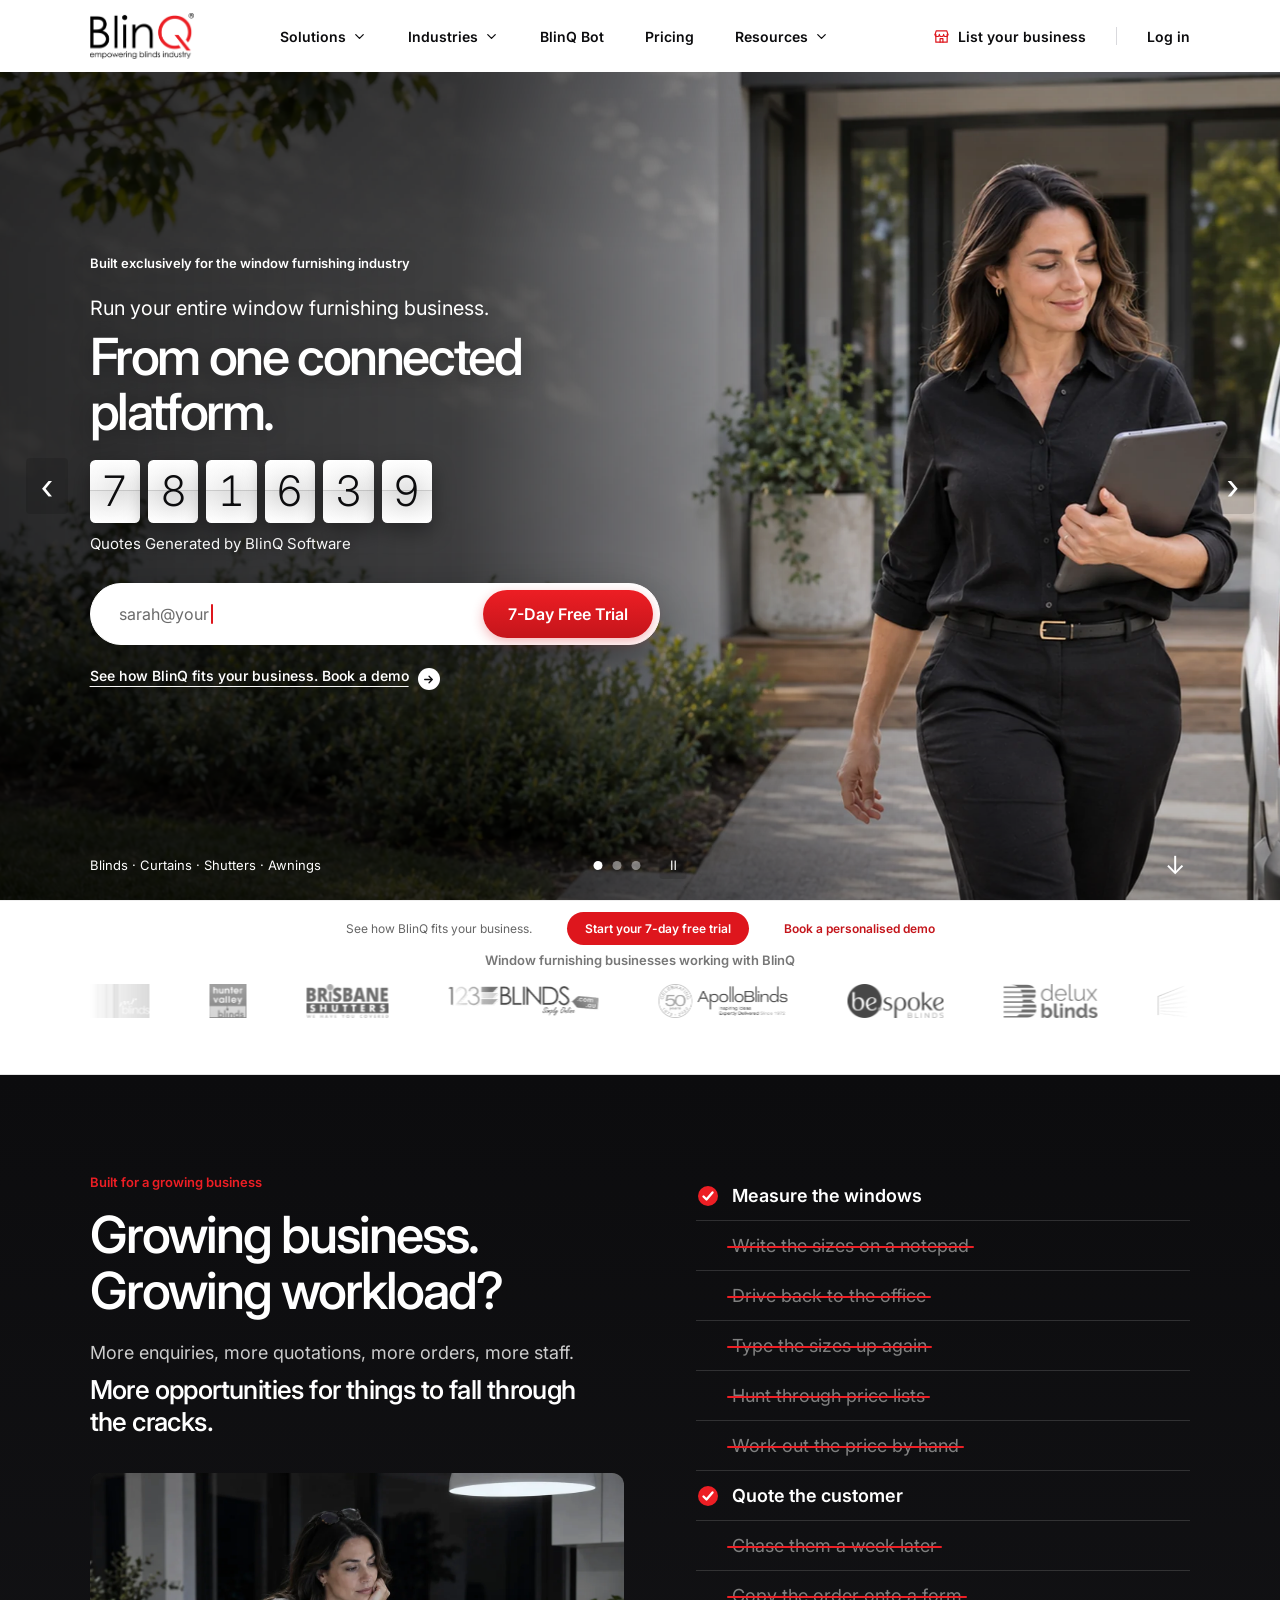
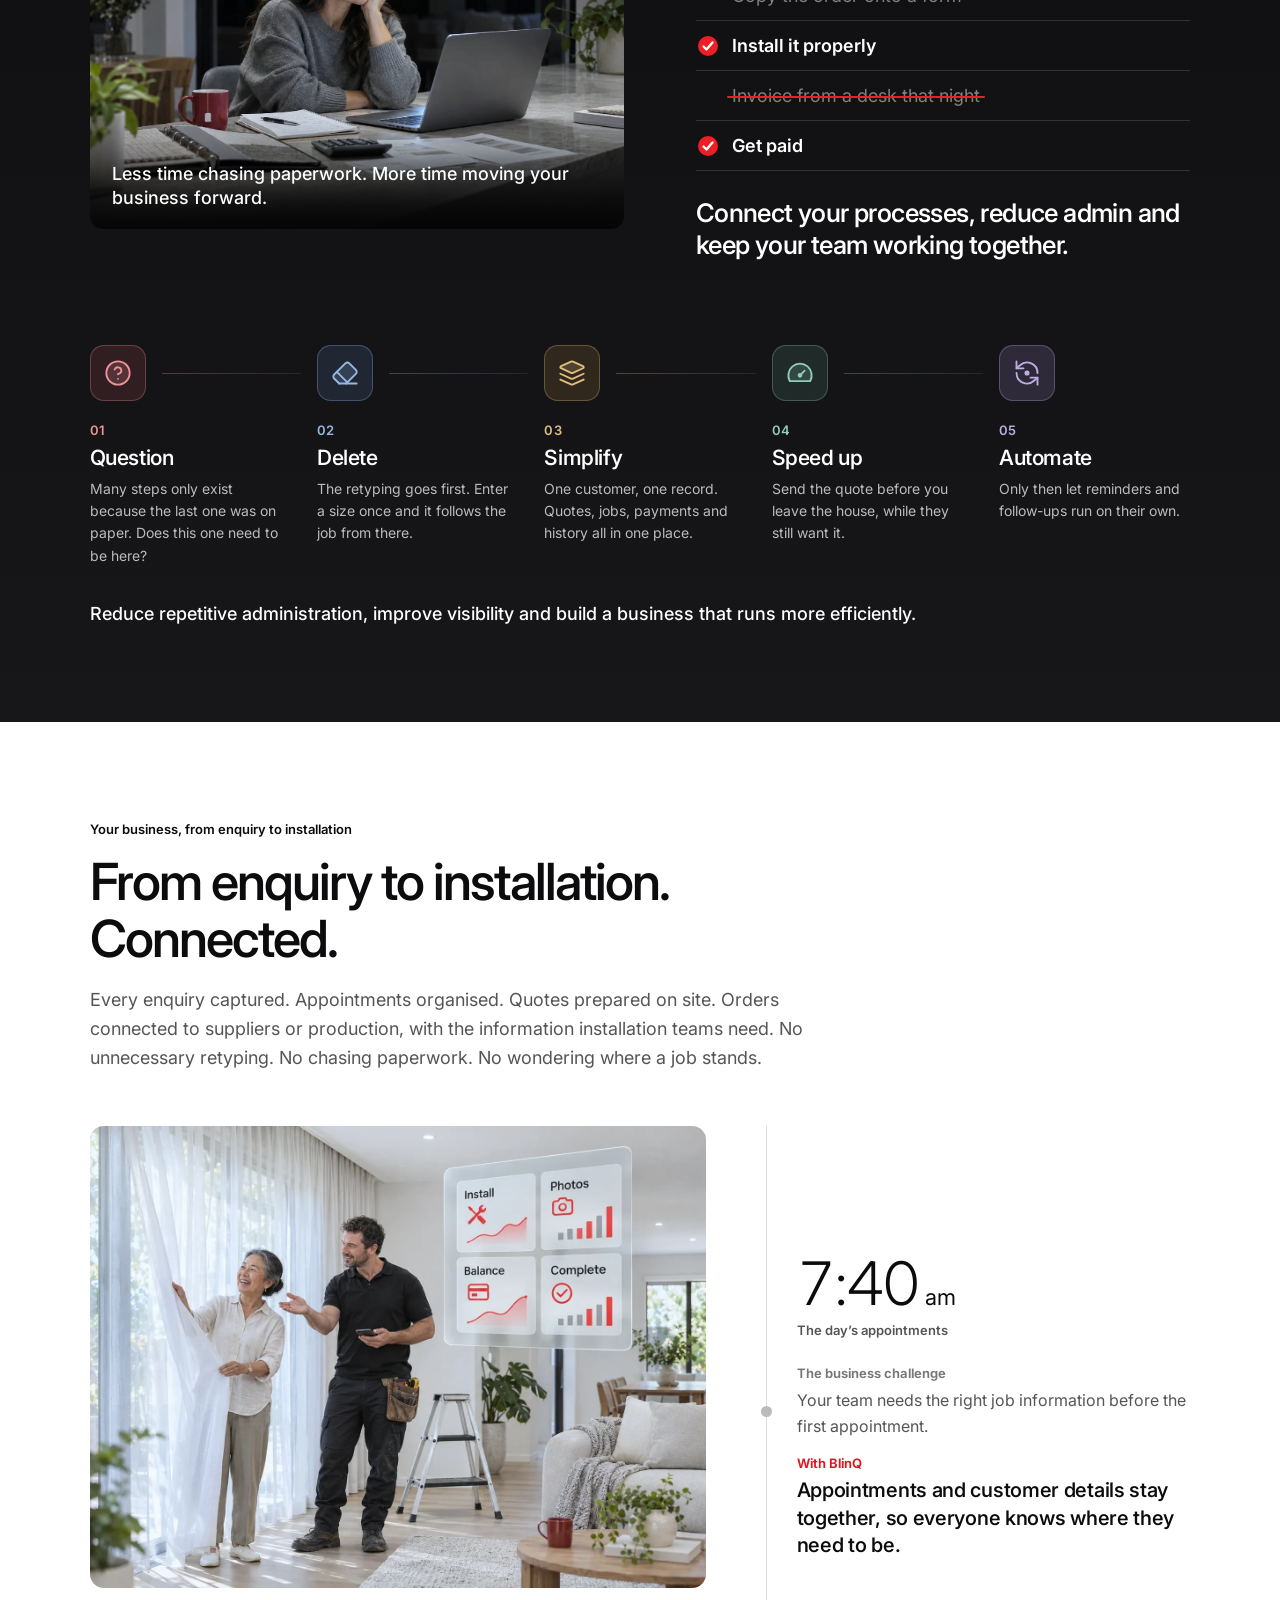
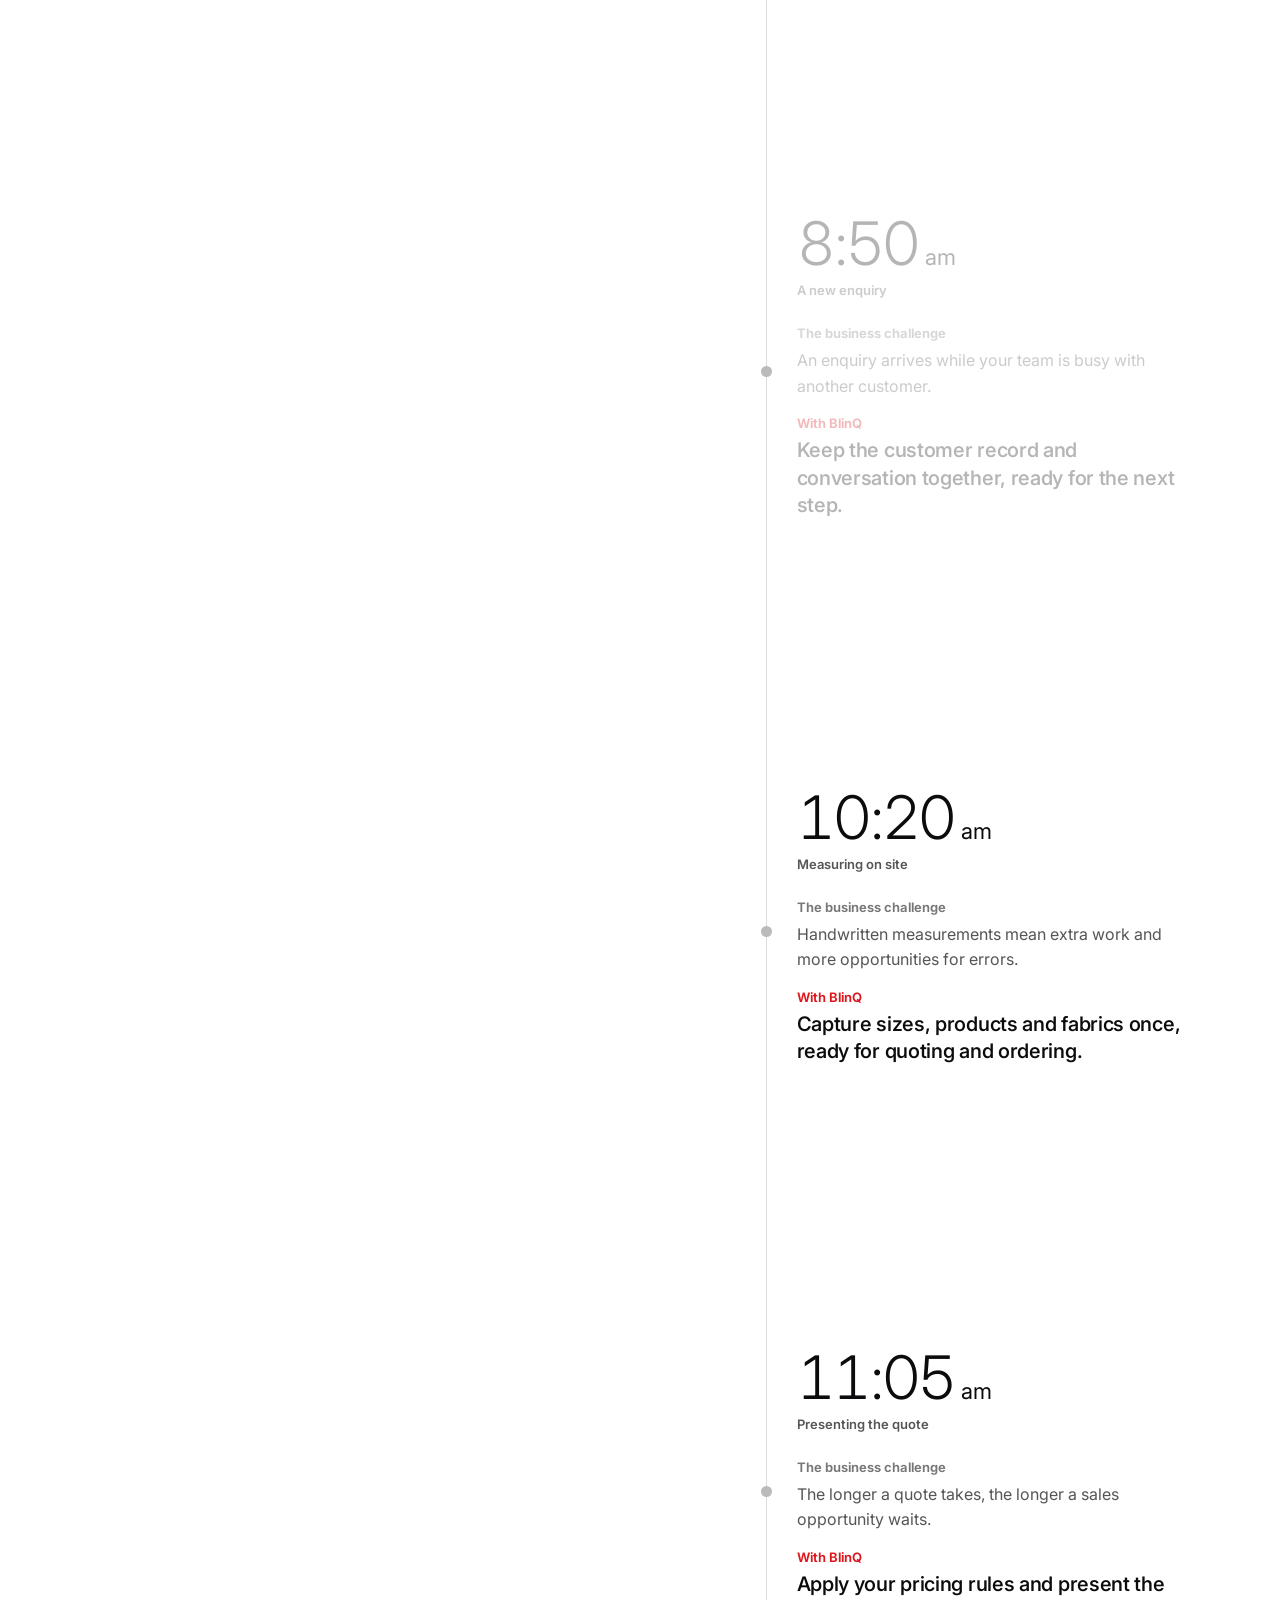
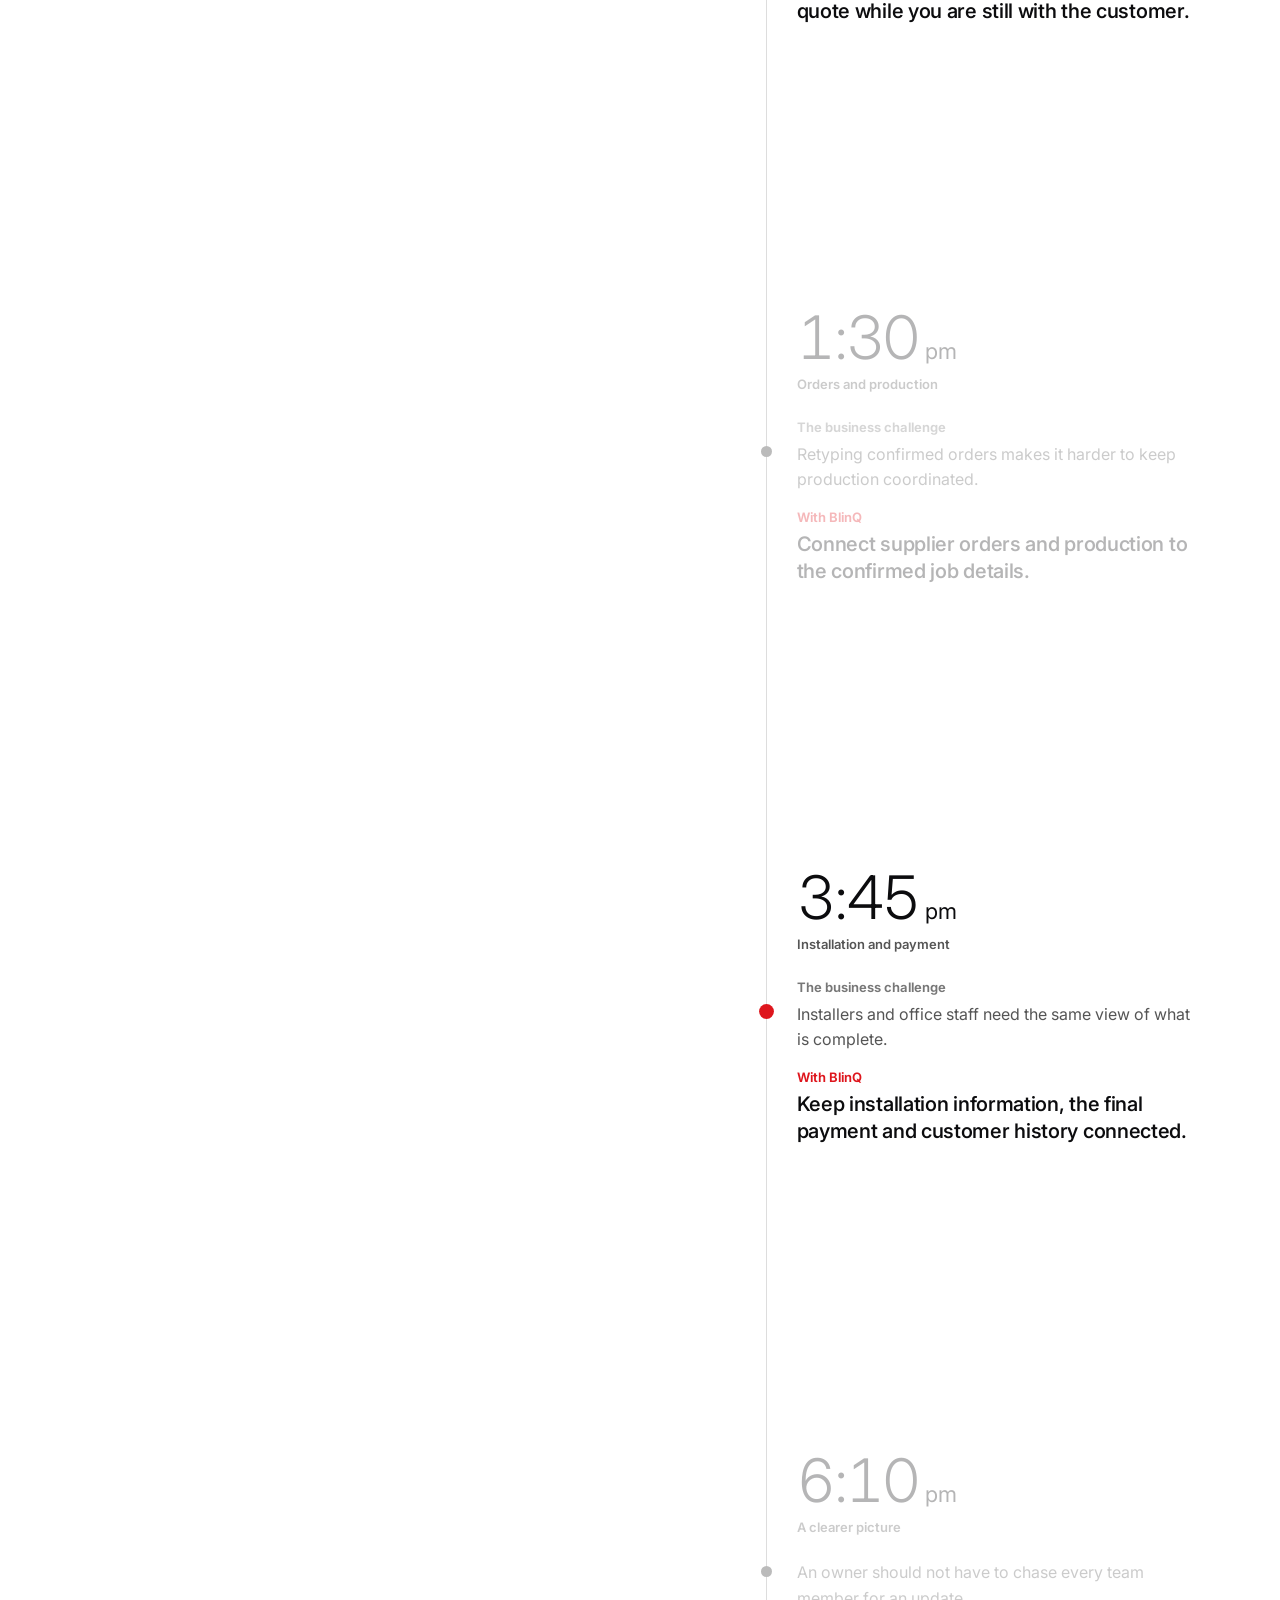
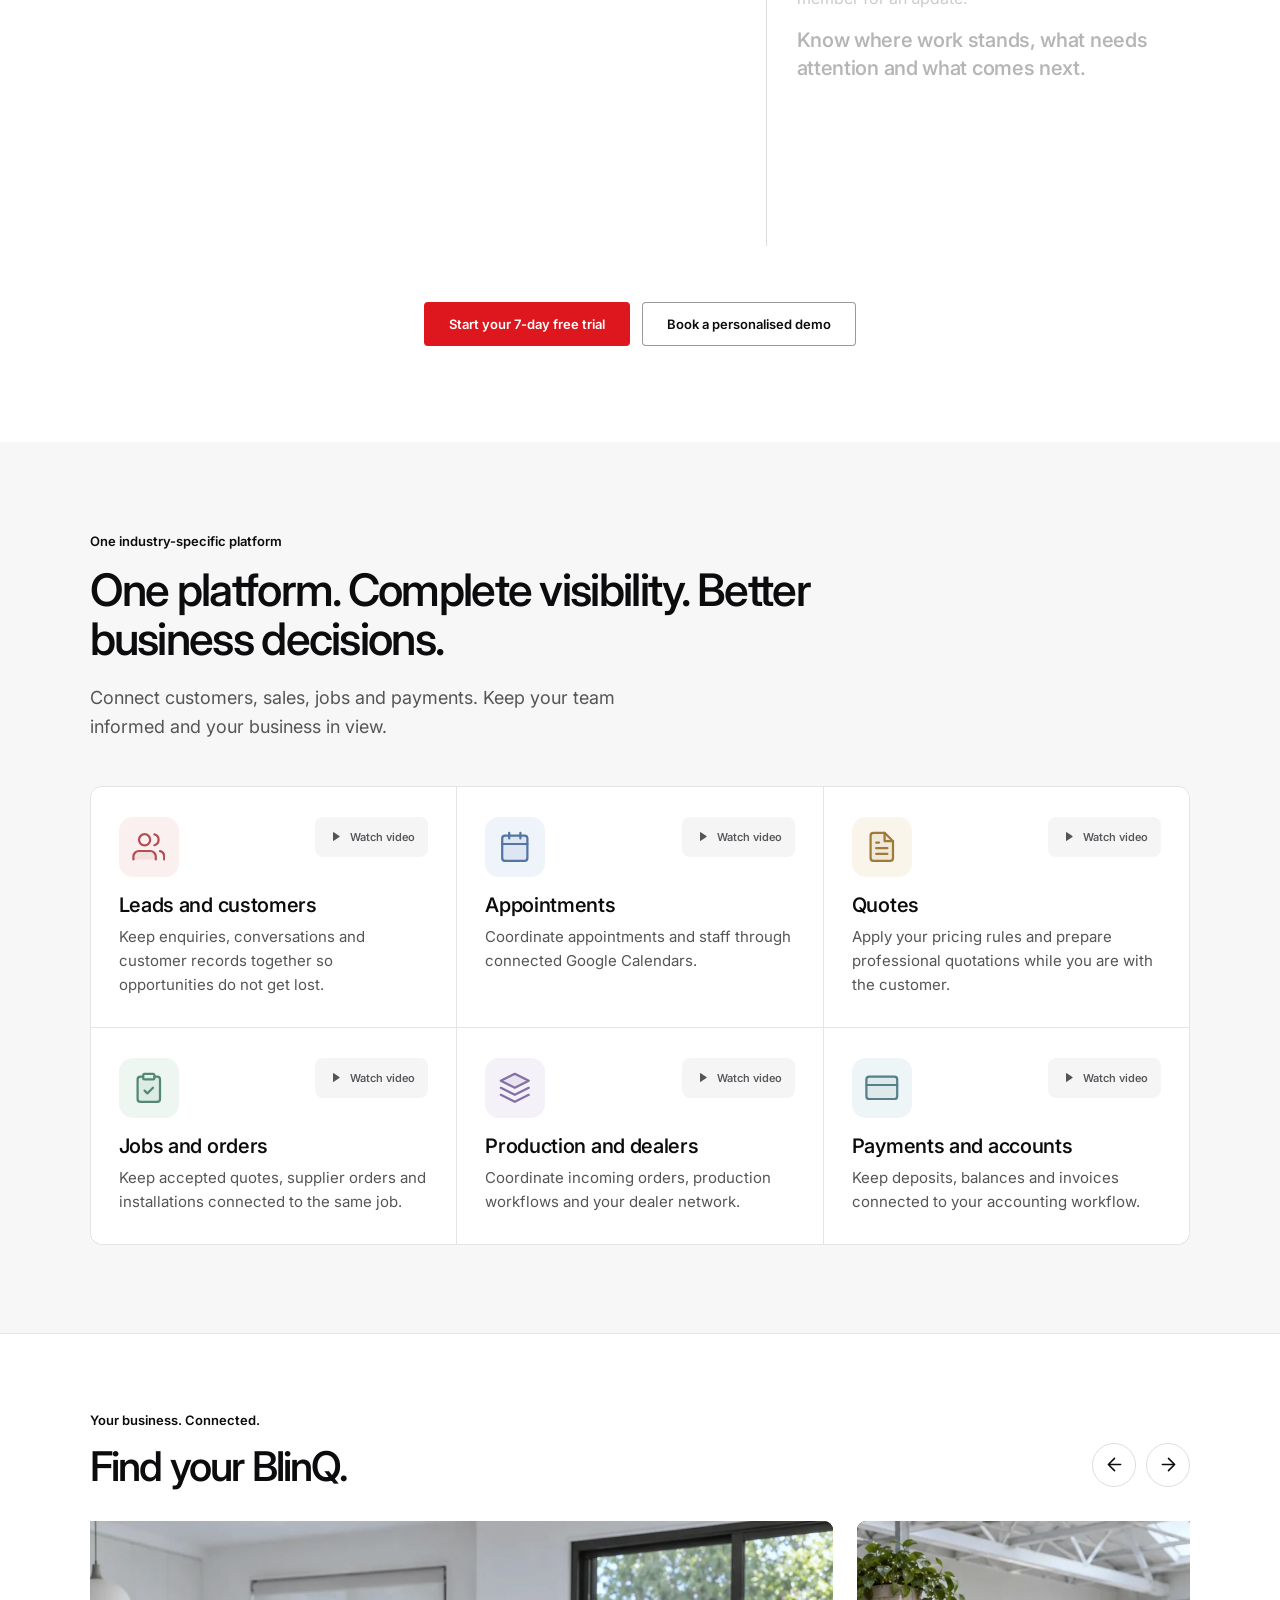
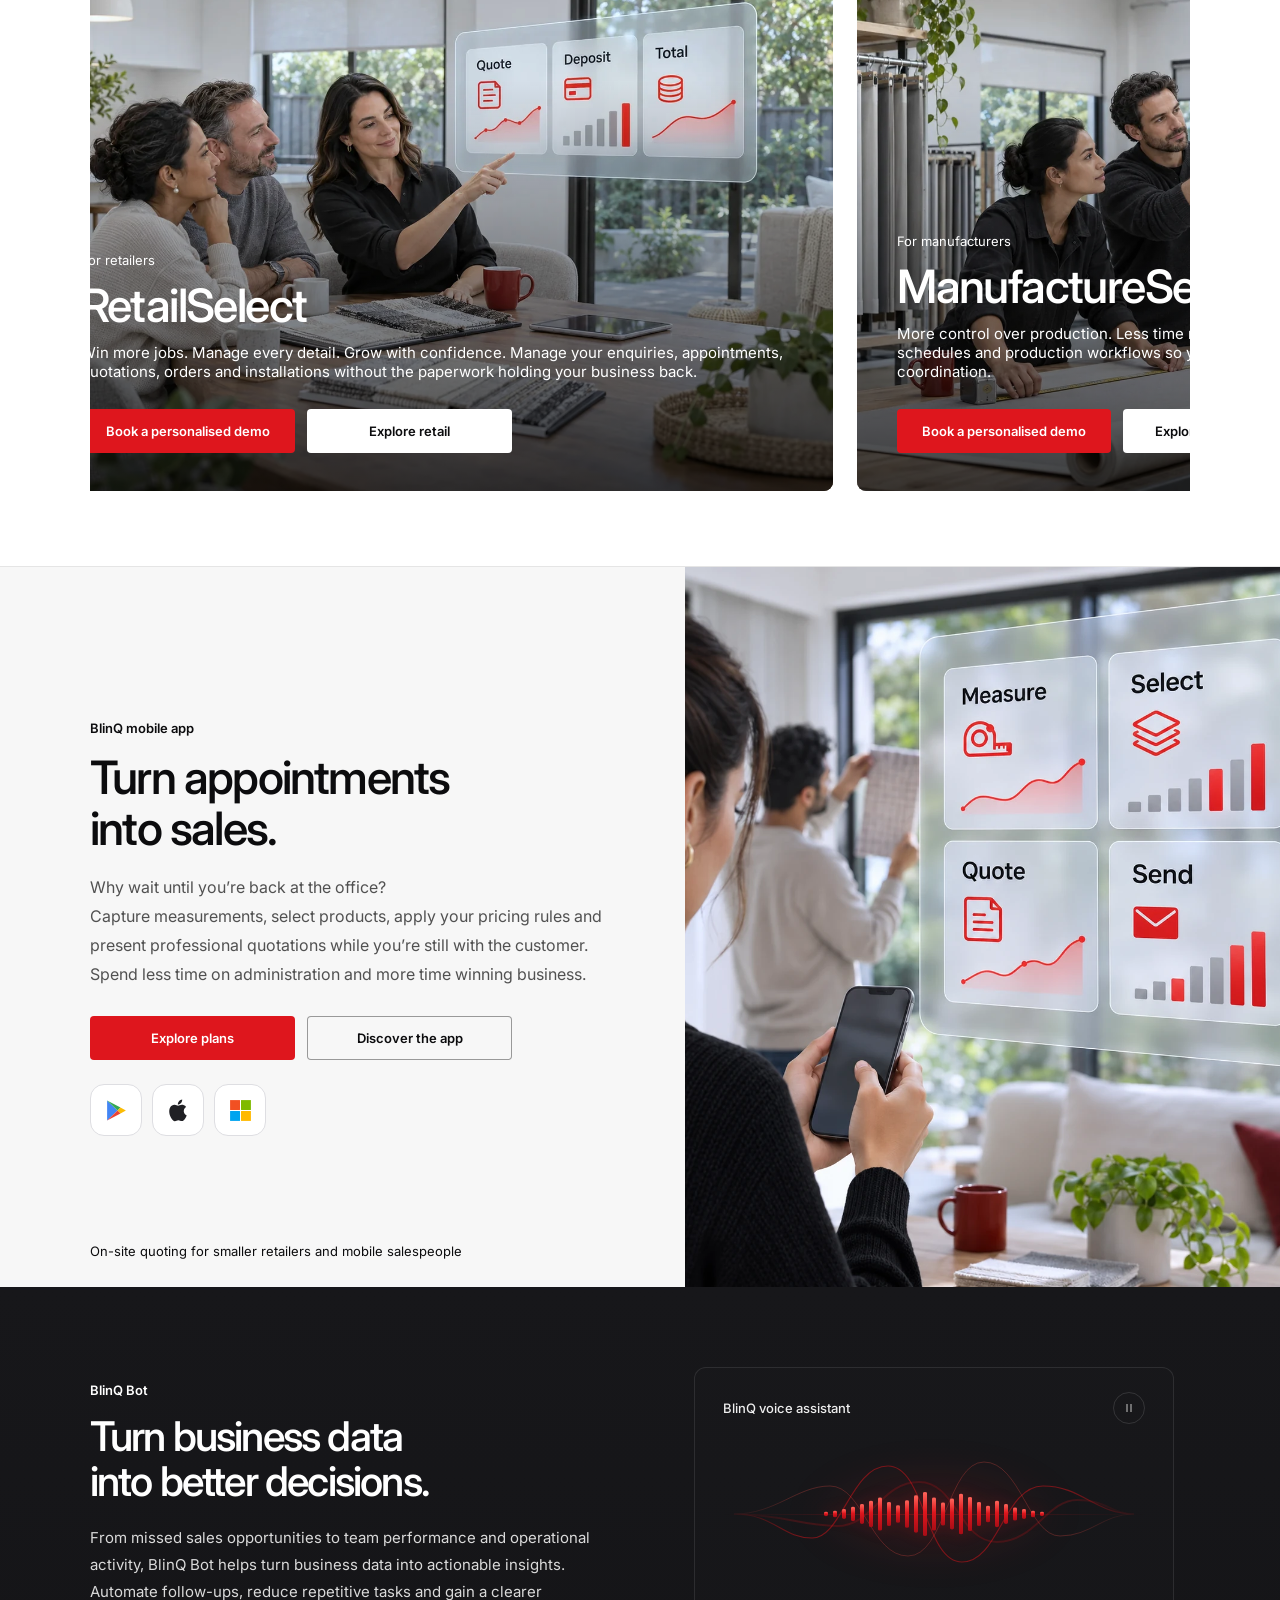
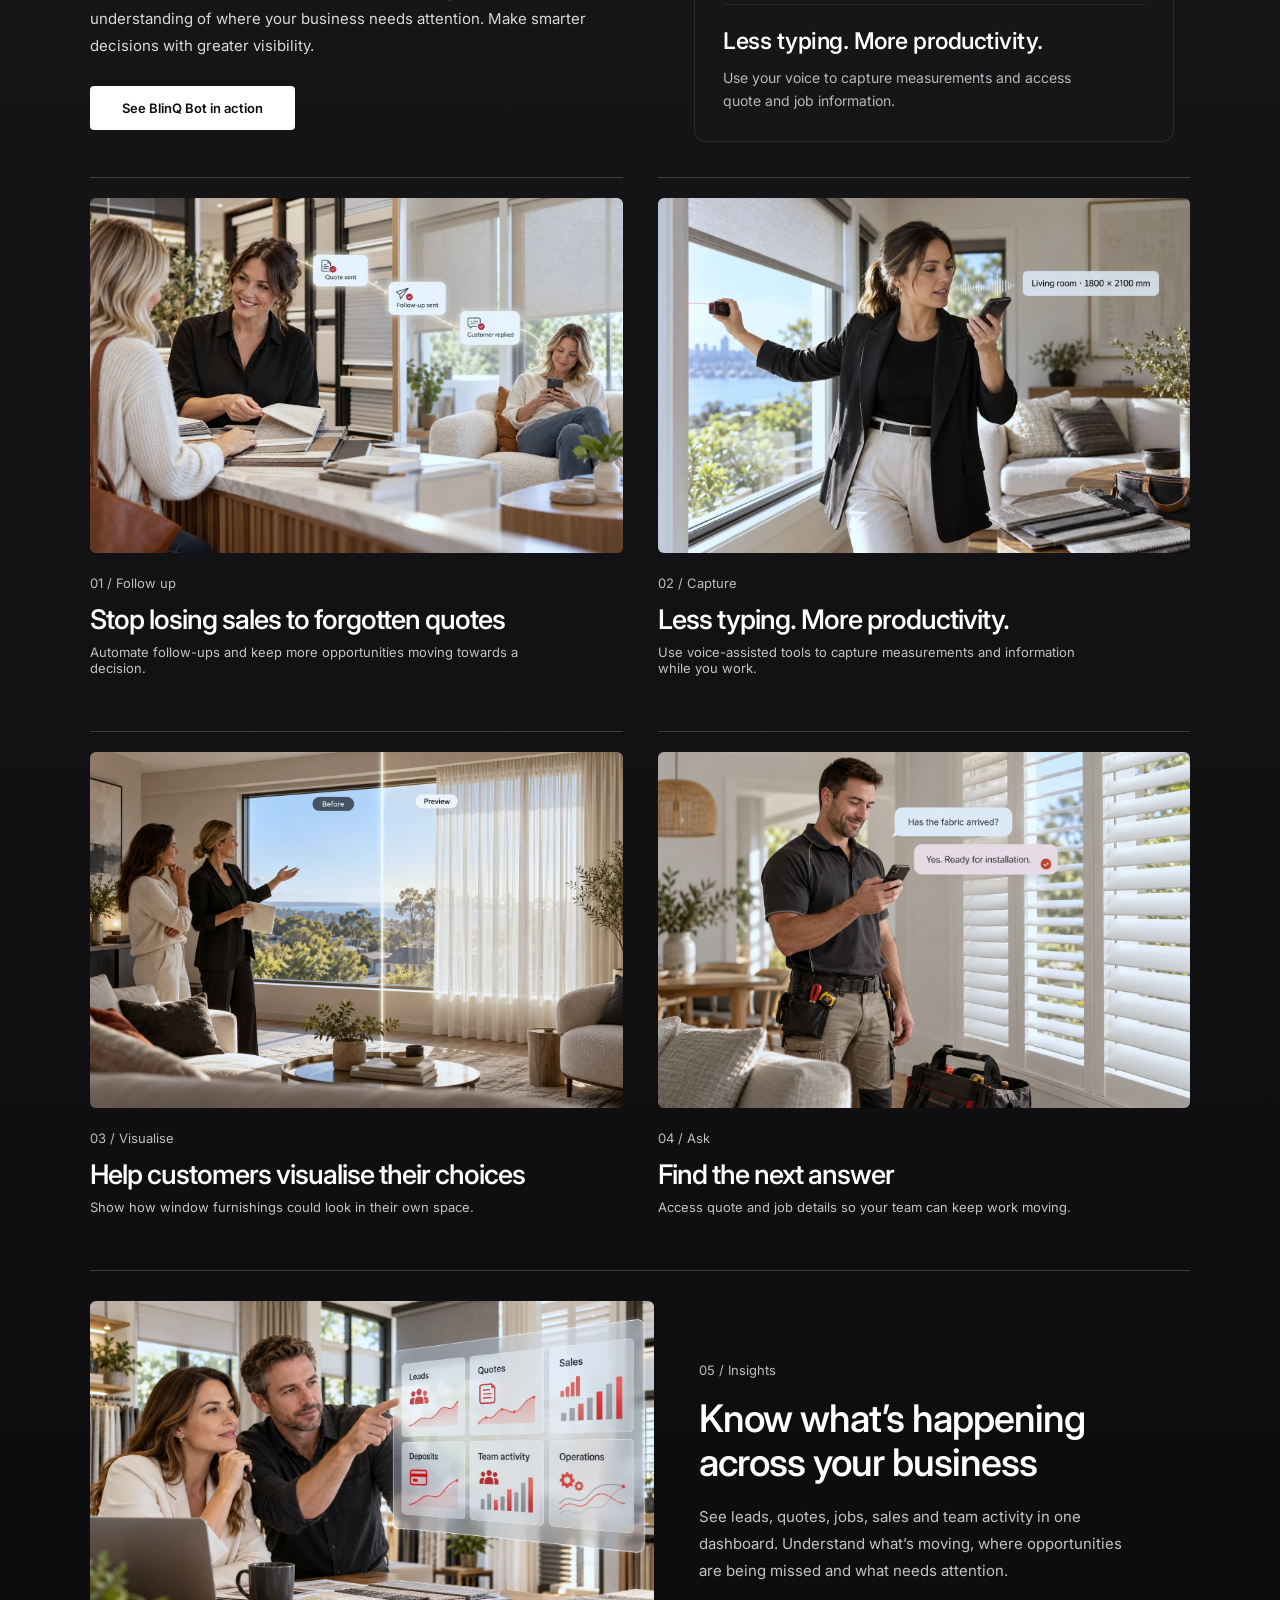
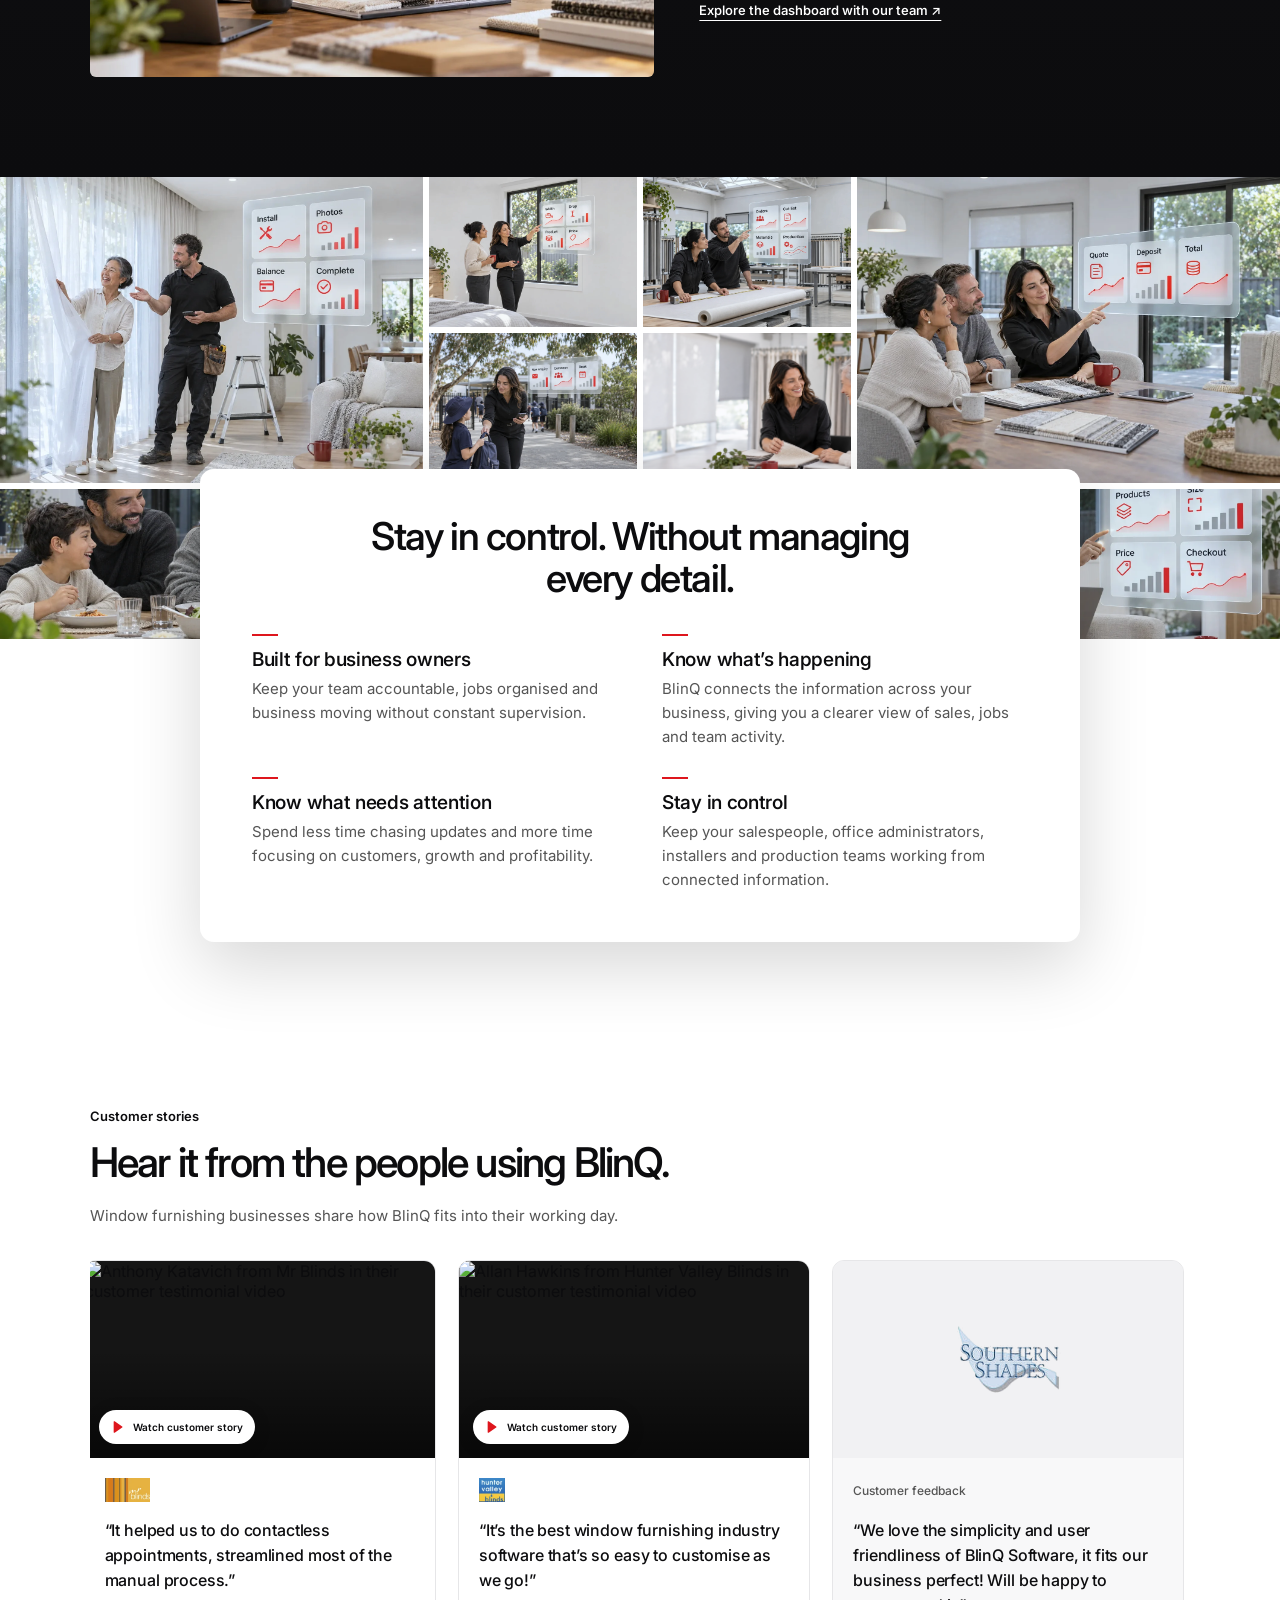
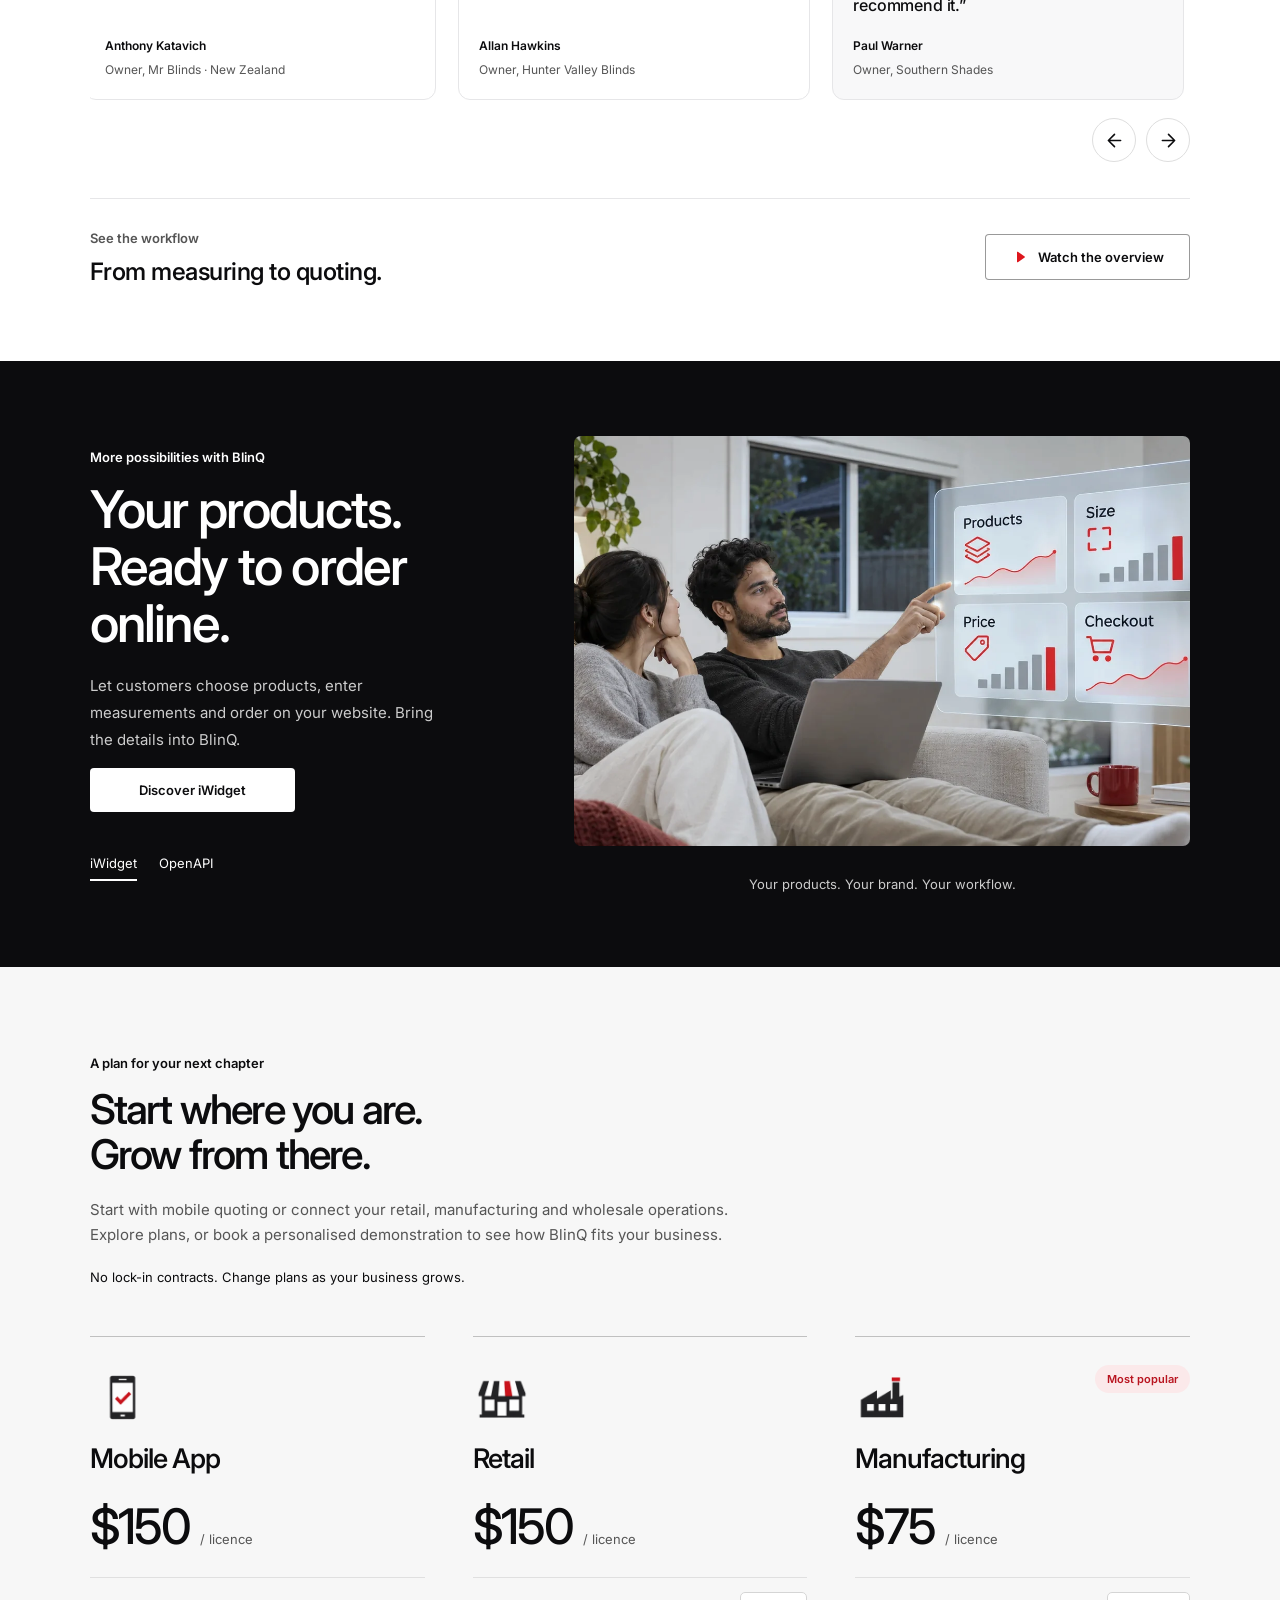
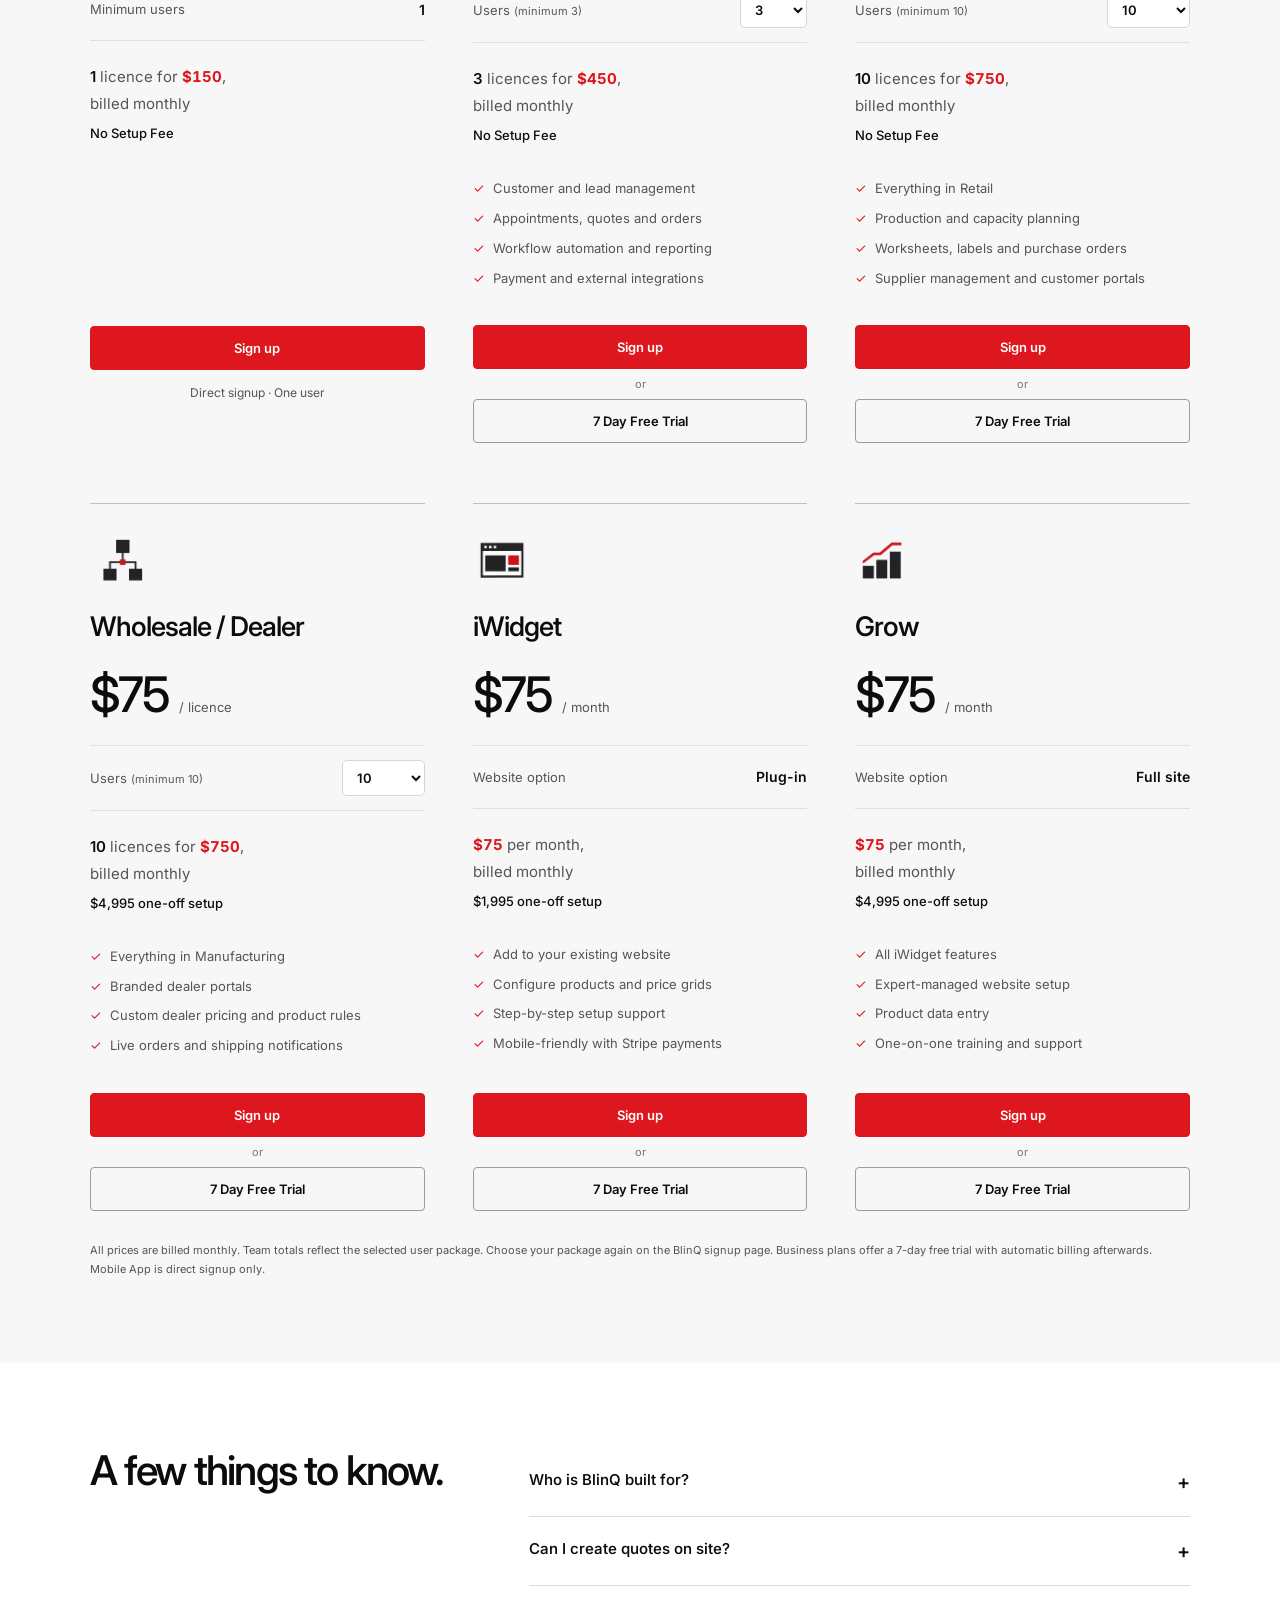
==== commit 584fc873: "Resources menu: Explore integrations and Marketplace go to BlinQ's new addresses As requested: Explo" ====
--- a/index.html
+++ b/index.html
@@ -5,7 +5,7 @@
 <header><div class="header-inner"><a href="#home" aria-label="BlinQ home"><img class="logo" src="assets/blinq-logo.webp" alt="BlinQ Software"></a><nav aria-label="Main navigation"><button data-menu="solutions" aria-expanded="false" aria-controls="solutions">Solutions<svg class="nav-chevron" viewBox="0 0 24 24" fill="none" stroke="currentColor" stroke-width="2" stroke-linecap="round" stroke-linejoin="round" aria-hidden="true"><path d="m6 9 6 6 6-6"/></svg></button><button data-menu="industries-menu" aria-expanded="false" aria-controls="industries-menu">Industries<svg class="nav-chevron" viewBox="0 0 24 24" fill="none" stroke="currentColor" stroke-width="2" stroke-linecap="round" stroke-linejoin="round" aria-hidden="true"><path d="m6 9 6 6 6-6"/></svg></button><a href="#ai">BlinQ Bot</a><a href="#pricing">Pricing</a><button data-menu="resources-menu" aria-expanded="false" aria-controls="resources-menu">Resources<svg class="nav-chevron" viewBox="0 0 24 24" fill="none" stroke="currentColor" stroke-width="2" stroke-linecap="round" stroke-linejoin="round" aria-hidden="true"><path d="m6 9 6 6 6-6"/></svg></button></nav><div class="utilities"><a href="mailto:support@blinq.com.au" class="list-biz" data-contact><svg viewBox="0 0 24 24" fill="none" stroke="currentColor" stroke-width="1.7" stroke-linecap="round" stroke-linejoin="round" aria-hidden="true"><path d="M3 9 4.5 4h15L21 9"/><path d="M4 9v11h16V9"/><path d="M3 9a3 3 0 0 0 6 0 3 3 0 0 0 6 0 3 3 0 0 0 6 0"/><path d="M10 20v-5h4v5"/></svg><span>List your business</span></a><a href="https://users.blinq.com.au" class="login">Log in</a><button id="mobile-menu" aria-expanded="false">Menu</button></div></div></header>
 <div class="mega mega-float" id="solutions" hidden><div class="res-panel"><div class="res-col res-learn"><p class="res-heading">Window furnishing packages</p><ul class="sol-grid"><li><a class="sol-item" href="#retail"><span class="sol-icon"><i class="sol-pkg" style="--pkg:50% 0%" aria-hidden="true"></i></span><span class="sol-text"><b>Retail</b><small>Enquiries, quotes, orders and installations</small></span></a></li><li><a class="sol-item" href="#manufacturing"><span class="sol-icon"><i class="sol-pkg" style="--pkg:100% 0%" aria-hidden="true"></i></span><span class="sol-text"><b>Manufacturing</b><small>Customer orders, production and dispatch</small></span></a></li><li><a class="sol-item" href="#wholesale"><span class="sol-icon"><i class="sol-pkg" style="--pkg:0% 100%" aria-hidden="true"></i></span><span class="sol-text"><b>Wholesale and dealers</b><small>Connected ordering for dealers</small></span></a></li><li><a class="sol-item" href="#mobile"><span class="sol-icon"><i class="sol-pkg" style="--pkg:0% 0%" aria-hidden="true"></i></span><span class="sol-text"><b>Mobile App</b><small>Measure and quote with the customer</small></span></a></li><li><a class="sol-item" href="#growth"><span class="sol-icon"><i class="sol-pkg" style="--pkg:50% 100%" aria-hidden="true"></i></span><span class="sol-text"><b>Online ordering</b><small>Customers order from your website</small></span></a></li><li><a class="sol-item sol-other" href="#industries" data-industries aria-haspopup="dialog"><span class="sol-icon"><i class="sol-pkg" style="--pkg:100% 100%" aria-hidden="true"></i></span><span class="sol-text"><b>Other industries</b><small>Beyond window furnishing · 87 trades</small></span></a></li></ul></div><div class="res-col sol-start"><p class="res-heading">Get started</p><ul><li><a class="sol-item" href="https://calendly.com/blinq/team"><span class="sol-icon"><svg viewBox="0 0 24 24" fill="none" stroke="currentColor" stroke-width="1.7" stroke-linecap="round" stroke-linejoin="round" aria-hidden="true"><rect x="3" y="4" width="18" height="18" rx="2"/><path d="M16 2v4M8 2v4M3 10h18M8 14h.01M12 14h.01M16 14h.01M8 18h.01M12 18h.01"/></svg></span><span class="sol-text"><b>Book a demo</b><small>Personalised to your business</small></span></a></li><li><a class="sol-item" href="#trial"><span class="sol-icon"><svg viewBox="0 0 24 24" fill="none" stroke="currentColor" stroke-width="1.7" stroke-linecap="round" stroke-linejoin="round" aria-hidden="true"><path d="M13 2 3 14h9l-1 8 10-12h-9z"/></svg></span><span class="sol-text"><b>Start a free trial</b><small>Try BlinQ free for 7 days</small></span></a></li><li><a class="sol-item" href="#pricing"><span class="sol-icon"><svg viewBox="0 0 24 24" fill="none" stroke="currentColor" stroke-width="1.7" stroke-linecap="round" stroke-linejoin="round" aria-hidden="true"><path d="m20.6 13.4-7.2 7.2a2 2 0 0 1-2.8 0L3 13V3h10l7.6 7.6a2 2 0 0 1 0 2.8z"/><circle cx="7.5" cy="7.5" r="1.5"/></svg></span><span class="sol-text"><b>Pricing</b><small>Plans and user packages</small></span></a></li></ul></div></div><div class="mega-mobile"><div class="mega-resources-mobile"><p class="res-heading">Window furnishing packages</p><ul class="sol-list" data-copy="#solutions .res-learn li"></ul></div><details class="mega-industries-mobile"><summary>All industries<span>87</span></summary><ul data-copy="#industries-menu .ind-grid li"></ul></details><div class="mega-links"><a href="#ai">BlinQ Bot</a><a href="#pricing">Pricing</a><a href="https://users.blinq.com.au">Log in</a><a href="mailto:support@blinq.com.au" data-contact>List your business</a></div><div class="mega-resources-mobile"><p class="res-heading">Resources</p><ul data-copy="#resources-menu .res-col li"></ul></div></div></div>
 <div class="mega mega-float mega-industries" id="industries-menu" hidden><div class="res-panel"><div class="ind-head"><div><p class="res-heading">All industries · 87</p><p class="ind-sub">From first quote to final payment, BlinQ works for every business below.</p></div><a class="ind-cta" href="https://calendly.com/blinq/team">See how BlinQ fits your business<svg viewBox="0 0 24 24" fill="none" stroke="currentColor" stroke-width="2" stroke-linecap="round" stroke-linejoin="round" aria-hidden="true"><path d="M5 12h14M13 6l6 6-6 6"/></svg></a></div><div class="ind-grid"><div class="ind-col"><p class="ind-range">A – B</p><ul><li>Antenna Services</li><li>Appliance Installation</li><li>Appliance Repair</li><li>Arborist</li><li>Architect</li><li>Asbestos Removal</li><li>Awning</li><li>Balustrades</li><li>Bathroom Renovation</li><li>Blinds</li><li>Blinds Suppliers</li><li>Bricklayer</li><li>Builders</li><li>Building Designers</li><li>Building Inspection</li><li>Building Suppliers</li></ul></div><div class="ind-col"><p class="ind-range">C – D</p><ul><li>Cabinet Makers</li><li>Carpenters</li><li>Carpet Cleaning</li><li>Carports</li><li>Cladding</li><li>Commercial Cleaning</li><li>Concrete Resurfacing</li><li>Concreting</li><li>Curtains</li><li>Decking</li><li>Demolition</li><li>Doors</li><li>Drafting</li></ul></div><div class="ind-col"><p class="ind-range">E – G</p><ul><li>Electricians</li><li>Excavation</li><li>Extension Design</li><li>Fencing</li><li>Garages</li><li>Garden Clean-Up</li><li>Gardeners</li><li>Gas Fitters</li><li>Gates</li><li>Gazebo</li><li>Glazier</li><li>Gutter Cleaning</li><li>Guttering</li></ul></div><div class="ind-col"><p class="ind-range">H – L</p><ul><li>Handyman</li><li>Home Security</li><li>Hot Water Systems</li><li>House Cleaning</li><li>HVAC</li><li>Insulation</li><li>Interior Decorators</li><li>Interior Designers</li><li>Irrigation Systems</li><li>Kitchens</li><li>Landscapers</li><li>Lawn and Turf</li><li>Lighting</li></ul></div><div class="ind-col"><p class="ind-range">P – R</p><ul><li>Painters</li><li>Patios</li><li>Pavers</li><li>Pergolas</li><li>Pest Control</li><li>Plastering</li><li>Plumbing</li><li>Pool Fencing</li><li>Pressure Cleaner</li><li>Rainwater Tanks</li><li>Removalists</li><li>Rendering</li><li>Retaining Walls</li><li>Roof Repairs</li><li>Roofing</li><li>Rubbish Removal</li></ul></div><div class="ind-col"><p class="ind-range">S – W</p><ul><li>Security Screen Doors</li><li>Shopfitters</li><li>Shower Screens</li><li>Skylights</li><li>Solar Power</li><li>Splashbacks</li><li>Tilers</li><li>Timber Flooring</li><li>Tree Fellers</li><li>Verandah Builders</li><li>Wardrobe Builders</li><li>Waterproofing</li><li>Window Cleaners</li><li>Window Installers</li><li>Window Repair</li><li>Window Tinting</li></ul></div></div></div></div>
-<div class="mega mega-float mega-resources" id="resources-menu" hidden><div class="res-panel"><div class="res-col res-learn"><p class="res-heading">Learn and connect</p><div class="res-pair"><ul><li><a href="https://www.blinq.com.au/faqs" target="_blank" rel="noopener"><svg viewBox="0 0 24 24" fill="none" stroke="currentColor" stroke-width="1.7" stroke-linecap="round" stroke-linejoin="round" aria-hidden="true"><path d="M2 4h6a4 4 0 0 1 4 4v13a3 3 0 0 0-3-3H2z"/><path d="M22 4h-6a4 4 0 0 0-4 4v13a3 3 0 0 1 3-3h7z"/></svg><span>Knowledge base</span></a></li><li><a href="https://www.youtube.com/@BlinQ-Software" target="_blank" rel="noopener"><svg viewBox="0 0 24 24" fill="none" stroke="currentColor" stroke-width="1.7" stroke-linecap="round" stroke-linejoin="round" aria-hidden="true"><circle cx="12" cy="12" r="10"/><path d="m10 8 6 4-6 4z"/></svg><span>Video tutorials</span></a></li><li><a href="https://blogs.blinq.com.au/" target="_blank" rel="noopener"><svg viewBox="0 0 24 24" fill="none" stroke="currentColor" stroke-width="1.7" stroke-linecap="round" stroke-linejoin="round" aria-hidden="true"><path d="M12 20h9"/><path d="M16.5 3.5a2.1 2.1 0 0 1 3 3L7 19l-4 1 1-4z"/></svg><span>Blogs</span></a></li><li><a href="#stories"><svg viewBox="0 0 24 24" fill="none" stroke="currentColor" stroke-width="1.7" stroke-linecap="round" stroke-linejoin="round" aria-hidden="true"><path d="M7 10v12"/><path d="M15 5.9 14 10h5.8a2 2 0 0 1 1.9 2.5l-2.3 8A2 2 0 0 1 17.5 22H4a2 2 0 0 1-2-2v-8a2 2 0 0 1 2-2h2.8a2 2 0 0 0 1.8-1.1L12 2a3.1 3.1 0 0 1 3 3.9z"/></svg><span>Customer stories</span></a></li></ul><ul><li><a href="#faq"><svg viewBox="0 0 24 24" fill="none" stroke="currentColor" stroke-width="1.7" stroke-linecap="round" stroke-linejoin="round" aria-hidden="true"><circle cx="12" cy="12" r="10"/><path d="M9.1 9a3 3 0 0 1 5.8 1c0 2-3 3-3 3"/><path d="M12 17h.01"/></svg><span>Common questions</span></a></li><li><a href="https://api.blinq.com.au/documentation/" target="_blank" rel="noopener"><svg viewBox="0 0 24 24" fill="none" stroke="currentColor" stroke-width="1.7" stroke-linecap="round" stroke-linejoin="round" aria-hidden="true"><path d="m16 18 6-6-6-6"/><path d="m8 6-6 6 6 6"/></svg><span>API documentation</span></a></li><li><a href="integrations.html"><svg viewBox="0 0 24 24" fill="none" stroke="currentColor" stroke-width="1.7" stroke-linecap="round" stroke-linejoin="round" aria-hidden="true"><path d="M12 22v-5M9 8V2M15 8V2"/><path d="M18 8v5a4 4 0 0 1-4 4h-4a4 4 0 0 1-4-4V8z"/></svg><span>Explore integrations</span></a></li><li><a href="#"><svg viewBox="0 0 24 24" fill="none" stroke="currentColor" stroke-width="1.7" stroke-linecap="round" stroke-linejoin="round" aria-hidden="true"><path d="M3 9 4.5 4h15L21 9"/><path d="M4 9v11h16V9"/><path d="M3 9a3 3 0 0 0 6 0 3 3 0 0 0 6 0 3 3 0 0 0 6 0"/><path d="M10 20v-5h4v5"/></svg><span>Marketplace</span></a></li></ul></div></div><div class="res-col"><p class="res-heading">Support</p><ul><li><a href="mailto:support@blinq.com.au" data-contact><svg viewBox="0 0 24 24" fill="none" stroke="currentColor" stroke-width="1.7" stroke-linecap="round" stroke-linejoin="round" aria-hidden="true"><rect x="2" y="4" width="20" height="16" rx="2"/><path d="m22 7-10 6L2 7"/></svg><span>Contact us</span></a></li><li><a href="https://calendly.com/blinq/team"><svg viewBox="0 0 24 24" fill="none" stroke="currentColor" stroke-width="1.7" stroke-linecap="round" stroke-linejoin="round" aria-hidden="true"><rect x="3" y="4" width="18" height="18" rx="2"/><path d="M16 2v4M8 2v4M3 10h18M8 14h.01M12 14h.01M16 14h.01M8 18h.01M12 18h.01"/></svg><span>Schedule an appointment</span></a></li><li><a href="#trial"><svg viewBox="0 0 24 24" fill="none" stroke="currentColor" stroke-width="1.7" stroke-linecap="round" stroke-linejoin="round" aria-hidden="true"><path d="M13 2 3 14h9l-1 8 10-12h-9z"/></svg><span>Start a free trial</span></a></li><li><a href="https://calendly.com/blinq/team"><svg viewBox="0 0 24 24" fill="none" stroke="currentColor" stroke-width="1.7" stroke-linecap="round" stroke-linejoin="round" aria-hidden="true"><rect x="3" y="4" width="18" height="18" rx="2"/><path d="M16 2v4M8 2v4M3 10h18M8 14h.01M12 14h.01M16 14h.01M8 18h.01M12 18h.01"/></svg><span>Book a demo</span></a></li></ul></div><div class="res-col"><p class="res-heading">Company</p><ul><li><a href="https://www.youtube.com/watch?v=9aikpx1hb-g" data-video="9aikpx1hb-g" data-video-title="Why we built BlinQ"><svg viewBox="0 0 24 24" fill="none" stroke="currentColor" stroke-width="1.7" stroke-linecap="round" stroke-linejoin="round" aria-hidden="true"><circle cx="12" cy="12" r="10"/><path d="M12 16v-4M12 8h.01"/></svg><span>About us</span></a></li><li><a href="https://partners.blinq.com.au/" target="_blank" rel="noopener"><svg viewBox="0 0 24 24" fill="none" stroke="currentColor" stroke-width="1.7" stroke-linecap="round" stroke-linejoin="round" aria-hidden="true"><rect x="2" y="7" width="20" height="14" rx="2"/><path d="M16 21V5a2 2 0 0 0-2-2h-4a2 2 0 0 0-2 2v16"/></svg><span>Partners</span></a></li><li><a href="https://careers.blinq.com.au/" target="_blank" rel="noopener"><svg viewBox="0 0 24 24" fill="none" stroke="currentColor" stroke-width="1.7" stroke-linecap="round" stroke-linejoin="round" aria-hidden="true"><path d="M16 21v-2a4 4 0 0 0-4-4H6a4 4 0 0 0-4 4v2"/><circle cx="9" cy="7" r="4"/><path d="M22 21v-2a4 4 0 0 0-3-3.9M16 3.1a4 4 0 0 1 0 7.8"/></svg><span>Careers</span></a></li></ul></div></div></div><div id="shade" hidden></div>
+<div class="mega mega-float mega-resources" id="resources-menu" hidden><div class="res-panel"><div class="res-col res-learn"><p class="res-heading">Learn and connect</p><div class="res-pair"><ul><li><a href="https://www.blinq.com.au/faqs" target="_blank" rel="noopener"><svg viewBox="0 0 24 24" fill="none" stroke="currentColor" stroke-width="1.7" stroke-linecap="round" stroke-linejoin="round" aria-hidden="true"><path d="M2 4h6a4 4 0 0 1 4 4v13a3 3 0 0 0-3-3H2z"/><path d="M22 4h-6a4 4 0 0 0-4 4v13a3 3 0 0 1 3-3h7z"/></svg><span>Knowledge base</span></a></li><li><a href="https://www.youtube.com/@BlinQ-Software" target="_blank" rel="noopener"><svg viewBox="0 0 24 24" fill="none" stroke="currentColor" stroke-width="1.7" stroke-linecap="round" stroke-linejoin="round" aria-hidden="true"><circle cx="12" cy="12" r="10"/><path d="m10 8 6 4-6 4z"/></svg><span>Video tutorials</span></a></li><li><a href="https://blogs.blinq.com.au/" target="_blank" rel="noopener"><svg viewBox="0 0 24 24" fill="none" stroke="currentColor" stroke-width="1.7" stroke-linecap="round" stroke-linejoin="round" aria-hidden="true"><path d="M12 20h9"/><path d="M16.5 3.5a2.1 2.1 0 0 1 3 3L7 19l-4 1 1-4z"/></svg><span>Blogs</span></a></li><li><a href="#stories"><svg viewBox="0 0 24 24" fill="none" stroke="currentColor" stroke-width="1.7" stroke-linecap="round" stroke-linejoin="round" aria-hidden="true"><path d="M7 10v12"/><path d="M15 5.9 14 10h5.8a2 2 0 0 1 1.9 2.5l-2.3 8A2 2 0 0 1 17.5 22H4a2 2 0 0 1-2-2v-8a2 2 0 0 1 2-2h2.8a2 2 0 0 0 1.8-1.1L12 2a3.1 3.1 0 0 1 3 3.9z"/></svg><span>Customer stories</span></a></li></ul><ul><li><a href="#faq"><svg viewBox="0 0 24 24" fill="none" stroke="currentColor" stroke-width="1.7" stroke-linecap="round" stroke-linejoin="round" aria-hidden="true"><circle cx="12" cy="12" r="10"/><path d="M9.1 9a3 3 0 0 1 5.8 1c0 2-3 3-3 3"/><path d="M12 17h.01"/></svg><span>Common questions</span></a></li><li><a href="https://api.blinq.com.au/documentation/" target="_blank" rel="noopener"><svg viewBox="0 0 24 24" fill="none" stroke="currentColor" stroke-width="1.7" stroke-linecap="round" stroke-linejoin="round" aria-hidden="true"><path d="m16 18 6-6-6-6"/><path d="m8 6-6 6 6 6"/></svg><span>API documentation</span></a></li><li><a href="https://apps.blinq.com.au/" target="_blank" rel="noopener"><svg viewBox="0 0 24 24" fill="none" stroke="currentColor" stroke-width="1.7" stroke-linecap="round" stroke-linejoin="round" aria-hidden="true"><path d="M12 22v-5M9 8V2M15 8V2"/><path d="M18 8v5a4 4 0 0 1-4 4h-4a4 4 0 0 1-4-4V8z"/></svg><span>Explore integrations</span></a></li><li><a href="https://marketplace.blinq.com.au/" target="_blank" rel="noopener"><svg viewBox="0 0 24 24" fill="none" stroke="currentColor" stroke-width="1.7" stroke-linecap="round" stroke-linejoin="round" aria-hidden="true"><path d="M3 9 4.5 4h15L21 9"/><path d="M4 9v11h16V9"/><path d="M3 9a3 3 0 0 0 6 0 3 3 0 0 0 6 0 3 3 0 0 0 6 0"/><path d="M10 20v-5h4v5"/></svg><span>Marketplace</span></a></li></ul></div></div><div class="res-col"><p class="res-heading">Support</p><ul><li><a href="mailto:support@blinq.com.au" data-contact><svg viewBox="0 0 24 24" fill="none" stroke="currentColor" stroke-width="1.7" stroke-linecap="round" stroke-linejoin="round" aria-hidden="true"><rect x="2" y="4" width="20" height="16" rx="2"/><path d="m22 7-10 6L2 7"/></svg><span>Contact us</span></a></li><li><a href="https://calendly.com/blinq/team"><svg viewBox="0 0 24 24" fill="none" stroke="currentColor" stroke-width="1.7" stroke-linecap="round" stroke-linejoin="round" aria-hidden="true"><rect x="3" y="4" width="18" height="18" rx="2"/><path d="M16 2v4M8 2v4M3 10h18M8 14h.01M12 14h.01M16 14h.01M8 18h.01M12 18h.01"/></svg><span>Schedule an appointment</span></a></li><li><a href="#trial"><svg viewBox="0 0 24 24" fill="none" stroke="currentColor" stroke-width="1.7" stroke-linecap="round" stroke-linejoin="round" aria-hidden="true"><path d="M13 2 3 14h9l-1 8 10-12h-9z"/></svg><span>Start a free trial</span></a></li><li><a href="https://calendly.com/blinq/team"><svg viewBox="0 0 24 24" fill="none" stroke="currentColor" stroke-width="1.7" stroke-linecap="round" stroke-linejoin="round" aria-hidden="true"><rect x="3" y="4" width="18" height="18" rx="2"/><path d="M16 2v4M8 2v4M3 10h18M8 14h.01M12 14h.01M16 14h.01M8 18h.01M12 18h.01"/></svg><span>Book a demo</span></a></li></ul></div><div class="res-col"><p class="res-heading">Company</p><ul><li><a href="https://www.youtube.com/watch?v=9aikpx1hb-g" data-video="9aikpx1hb-g" data-video-title="Why we built BlinQ"><svg viewBox="0 0 24 24" fill="none" stroke="currentColor" stroke-width="1.7" stroke-linecap="round" stroke-linejoin="round" aria-hidden="true"><circle cx="12" cy="12" r="10"/><path d="M12 16v-4M12 8h.01"/></svg><span>About us</span></a></li><li><a href="https://partners.blinq.com.au/" target="_blank" rel="noopener"><svg viewBox="0 0 24 24" fill="none" stroke="currentColor" stroke-width="1.7" stroke-linecap="round" stroke-linejoin="round" aria-hidden="true"><rect x="2" y="7" width="20" height="14" rx="2"/><path d="M16 21V5a2 2 0 0 0-2-2h-4a2 2 0 0 0-2 2v16"/></svg><span>Partners</span></a></li><li><a href="https://careers.blinq.com.au/" target="_blank" rel="noopener"><svg viewBox="0 0 24 24" fill="none" stroke="currentColor" stroke-width="1.7" stroke-linecap="round" stroke-linejoin="round" aria-hidden="true"><path d="M16 21v-2a4 4 0 0 0-4-4H6a4 4 0 0 0-4 4v2"/><circle cx="9" cy="7" r="4"/><path d="M22 21v-2a4 4 0 0 0-3-3.9M16 3.1a4 4 0 0 1 0 7.8"/></svg><span>Careers</span></a></li></ul></div></div></div><div id="shade" hidden></div>
 <main id="main"><div class="section-band band-image"><div class="section-frame"><section class="hero-wrap" id="home" aria-label="Discover BlinQ">
 <div class="hero">
 <div class="hero-media" id="hero-media"><img class="is-active" src="assets/scenes/hero-clearer-way.webp" alt="A consultant walking to her van after a customer visit, tablet in hand" fetchpriority="high"></div>
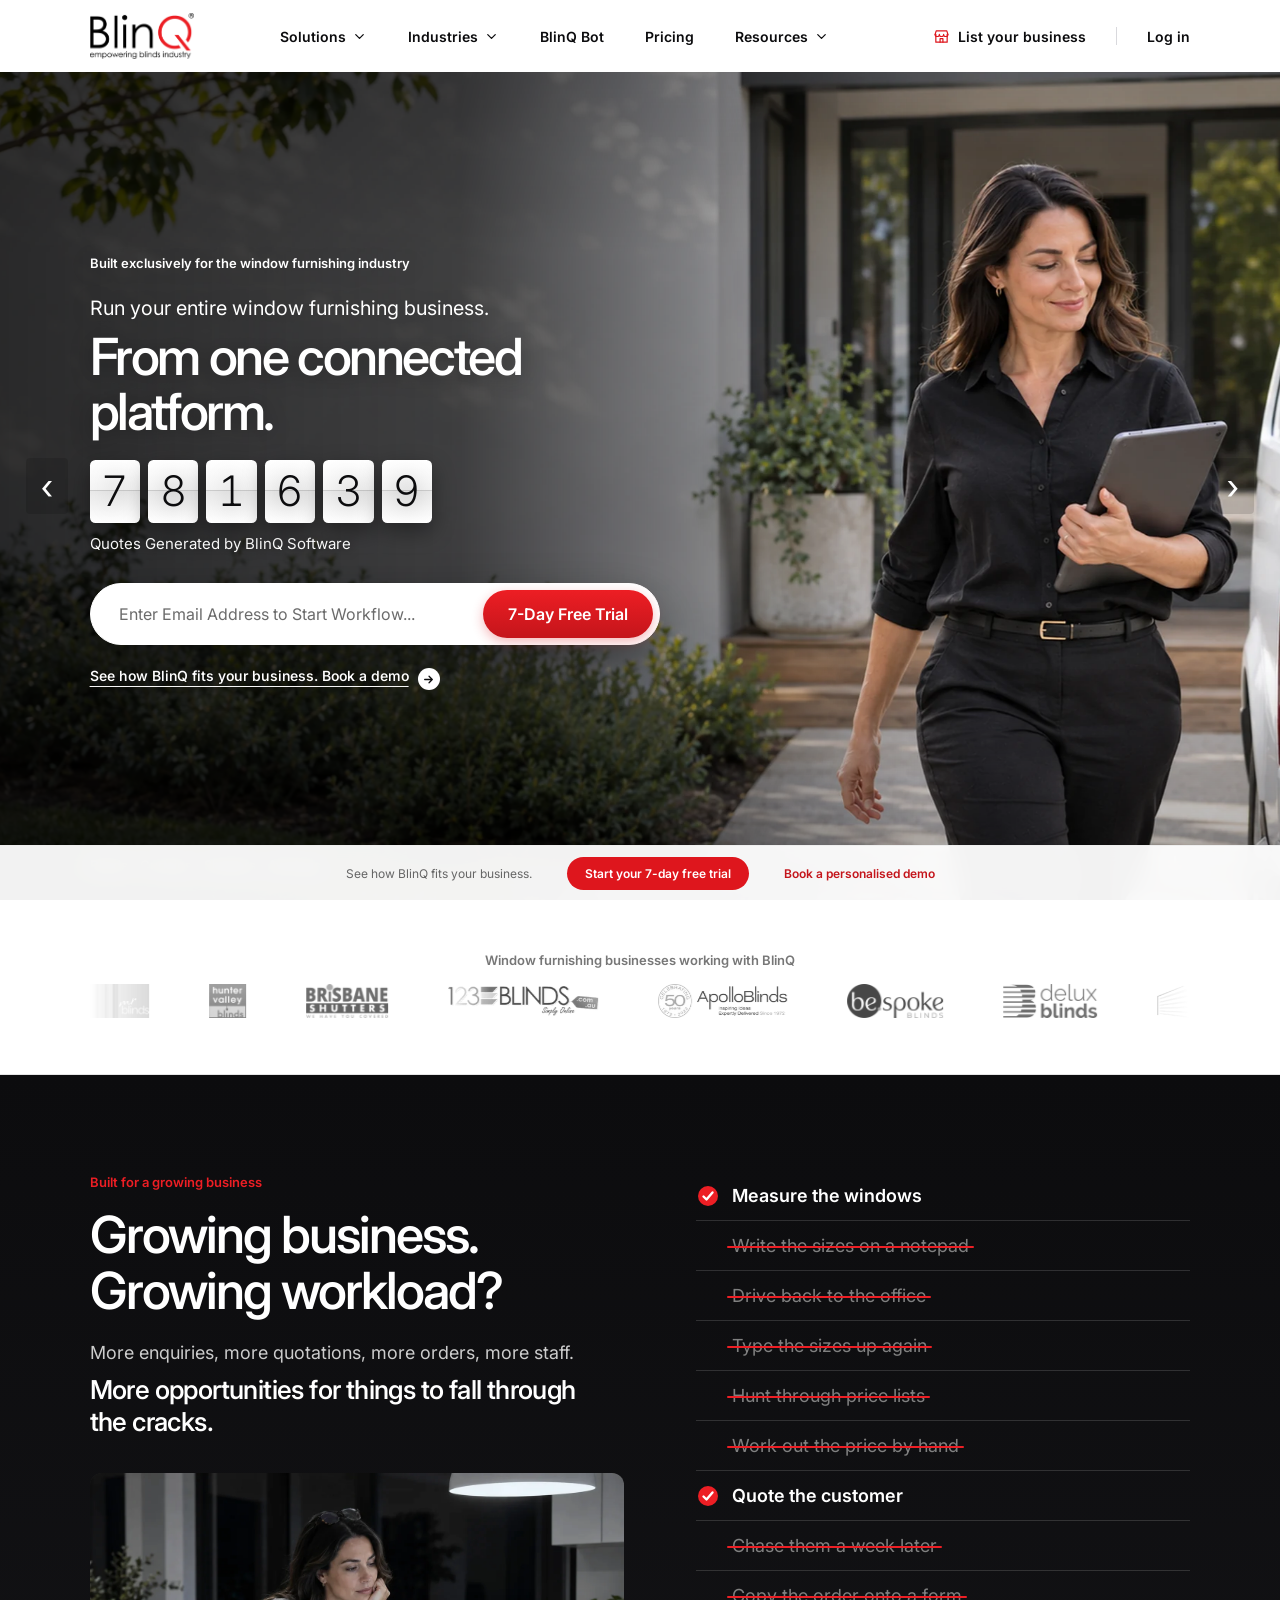
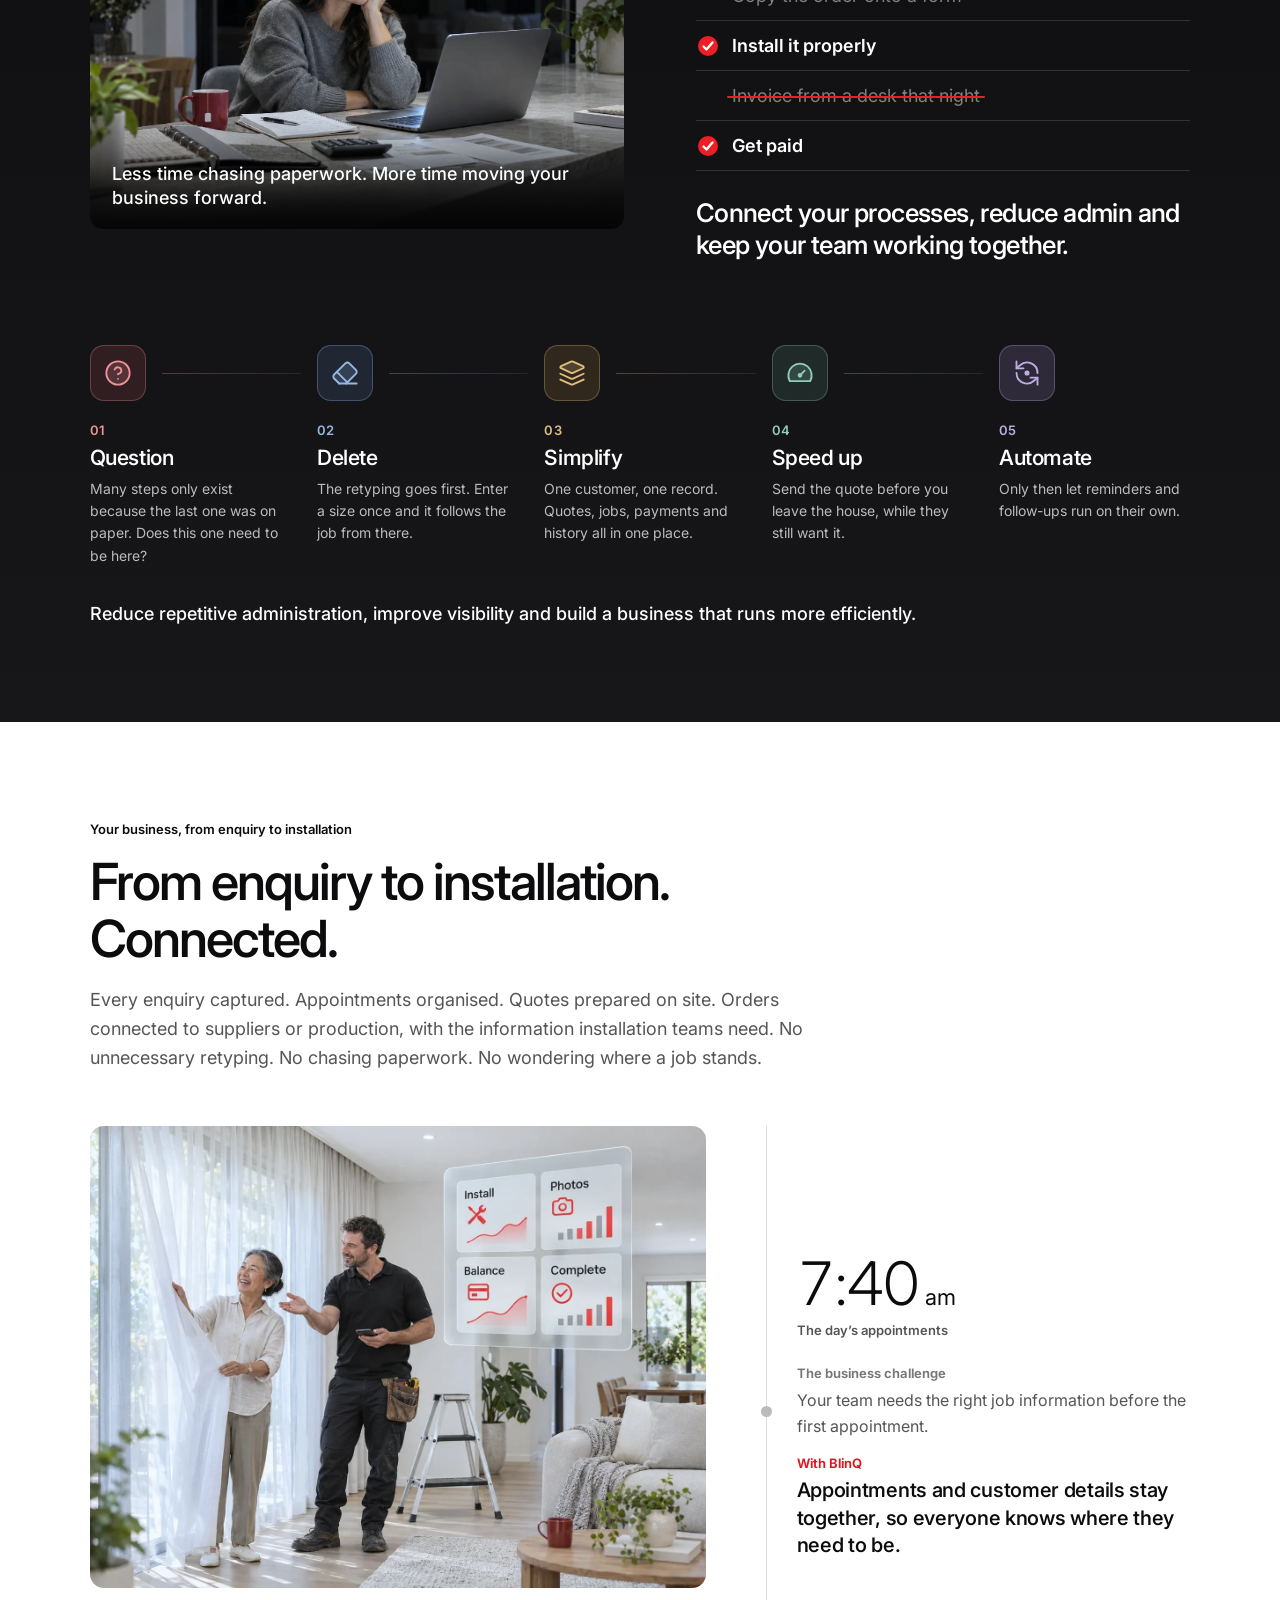
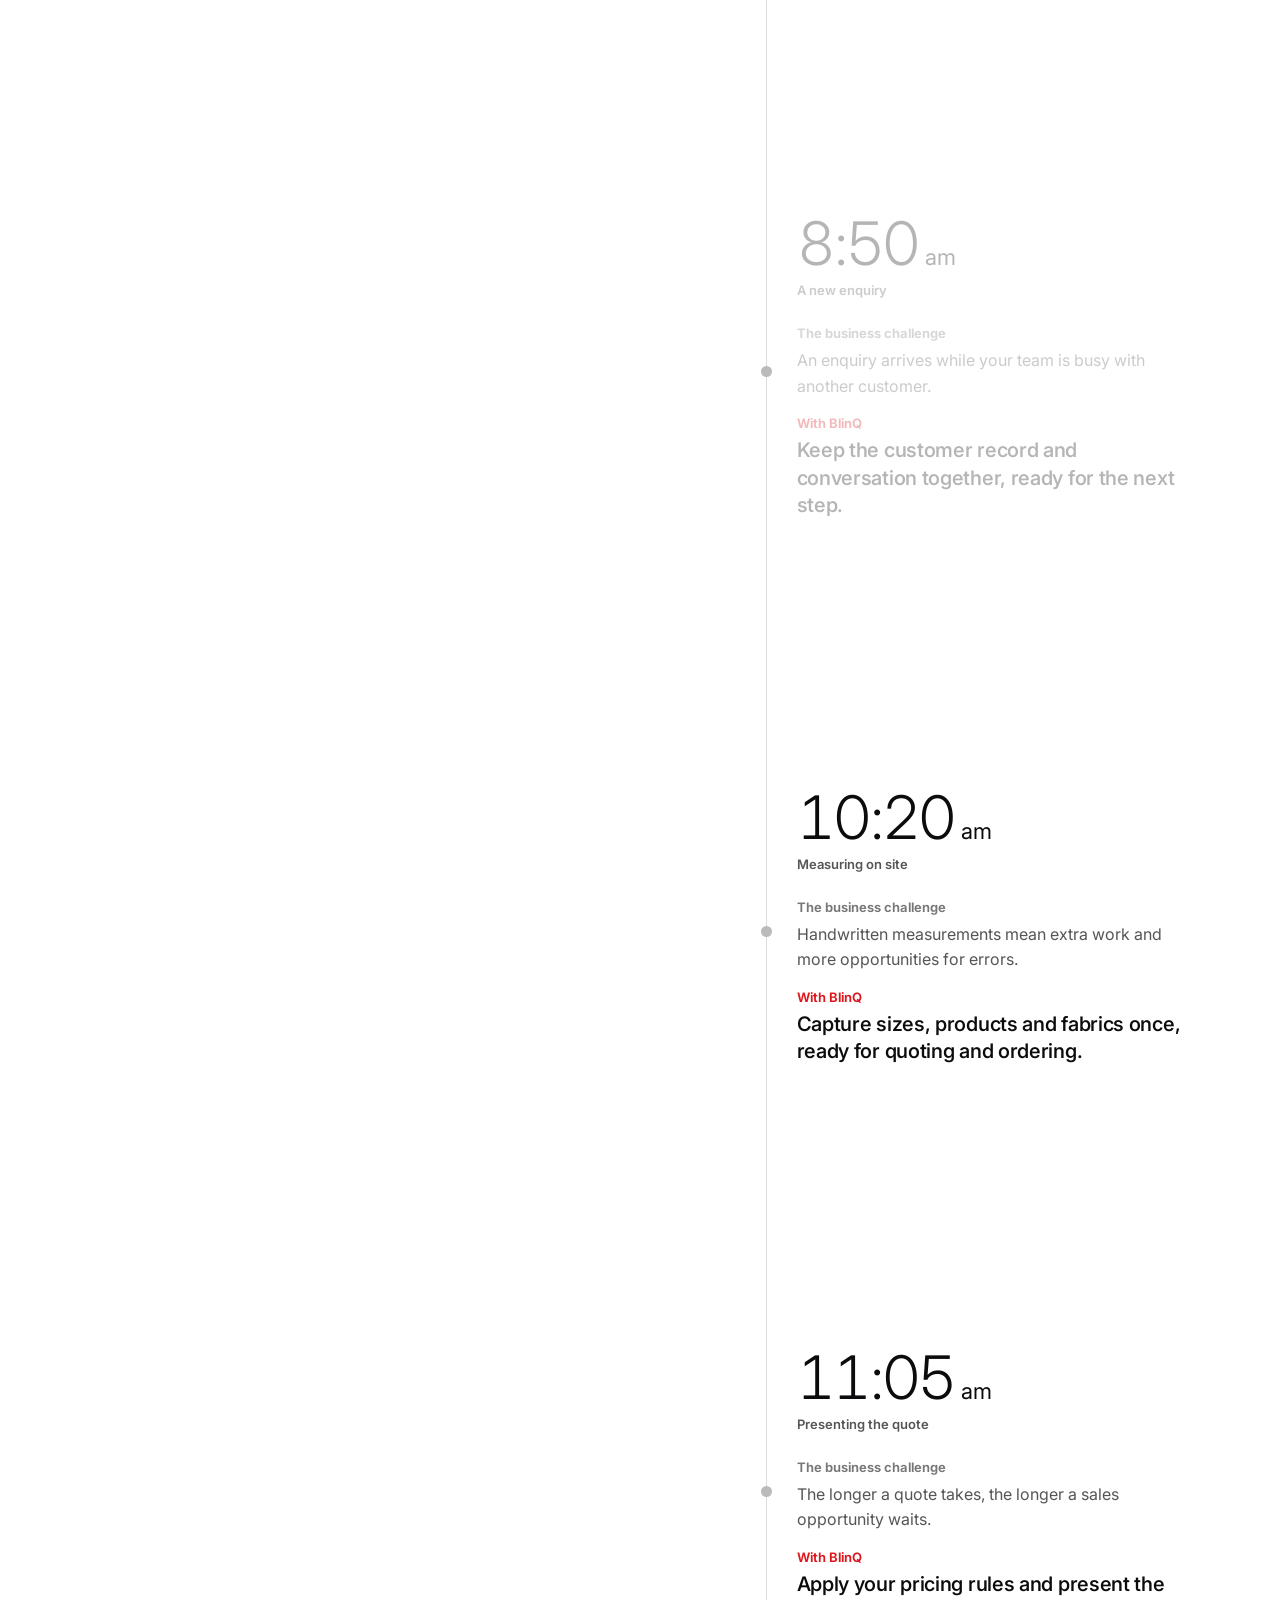
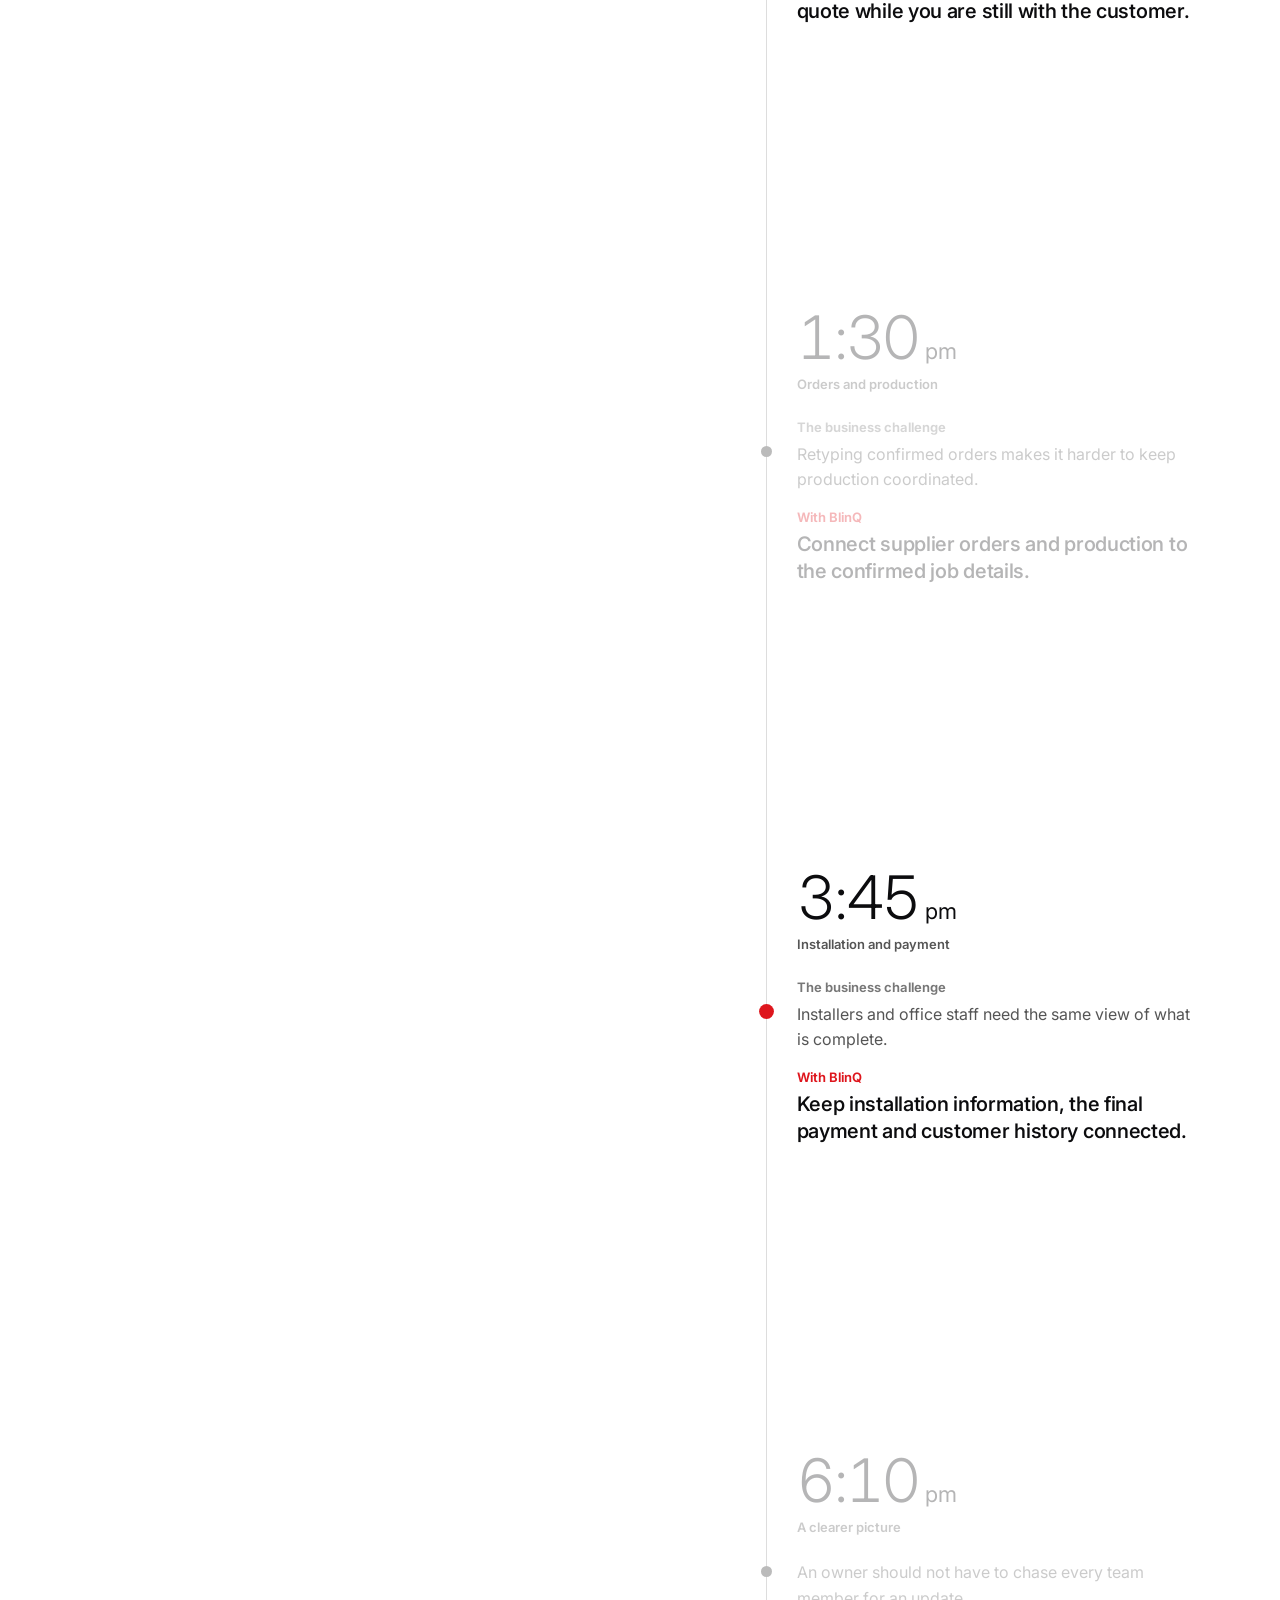
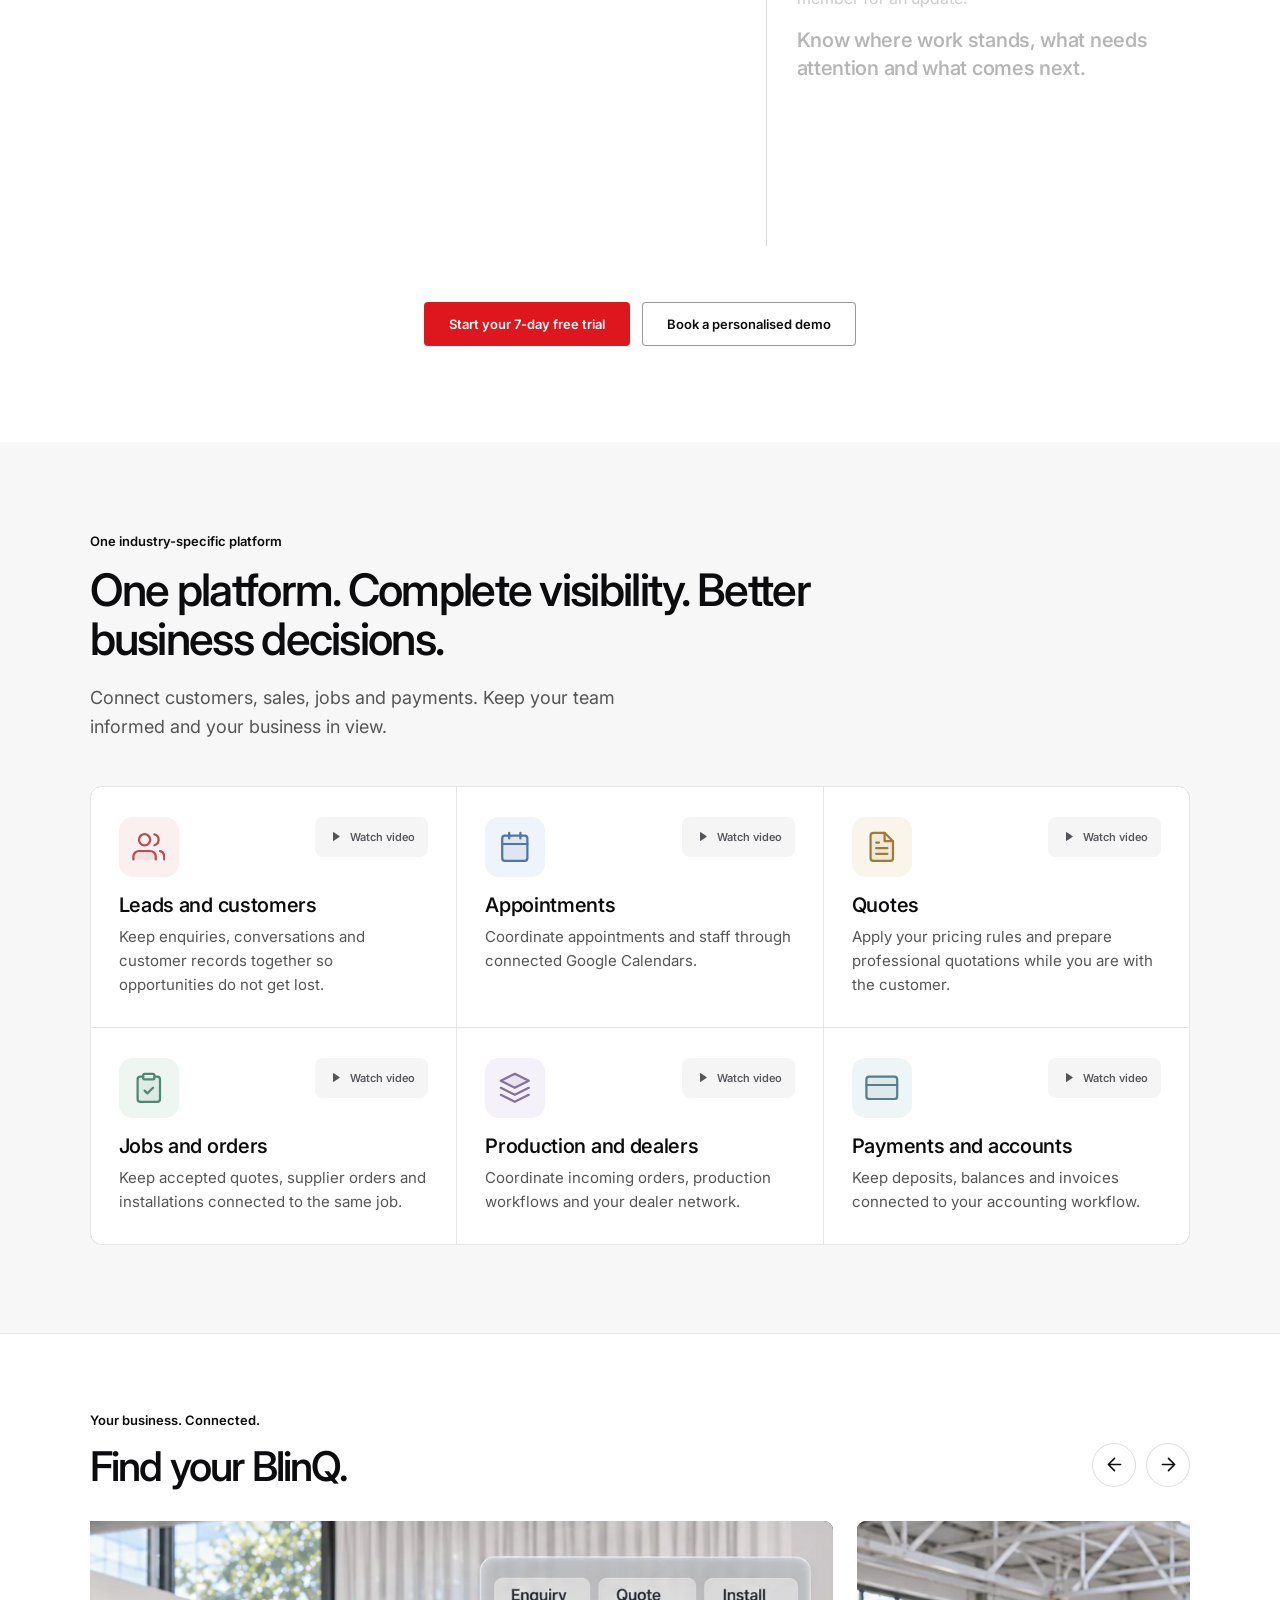
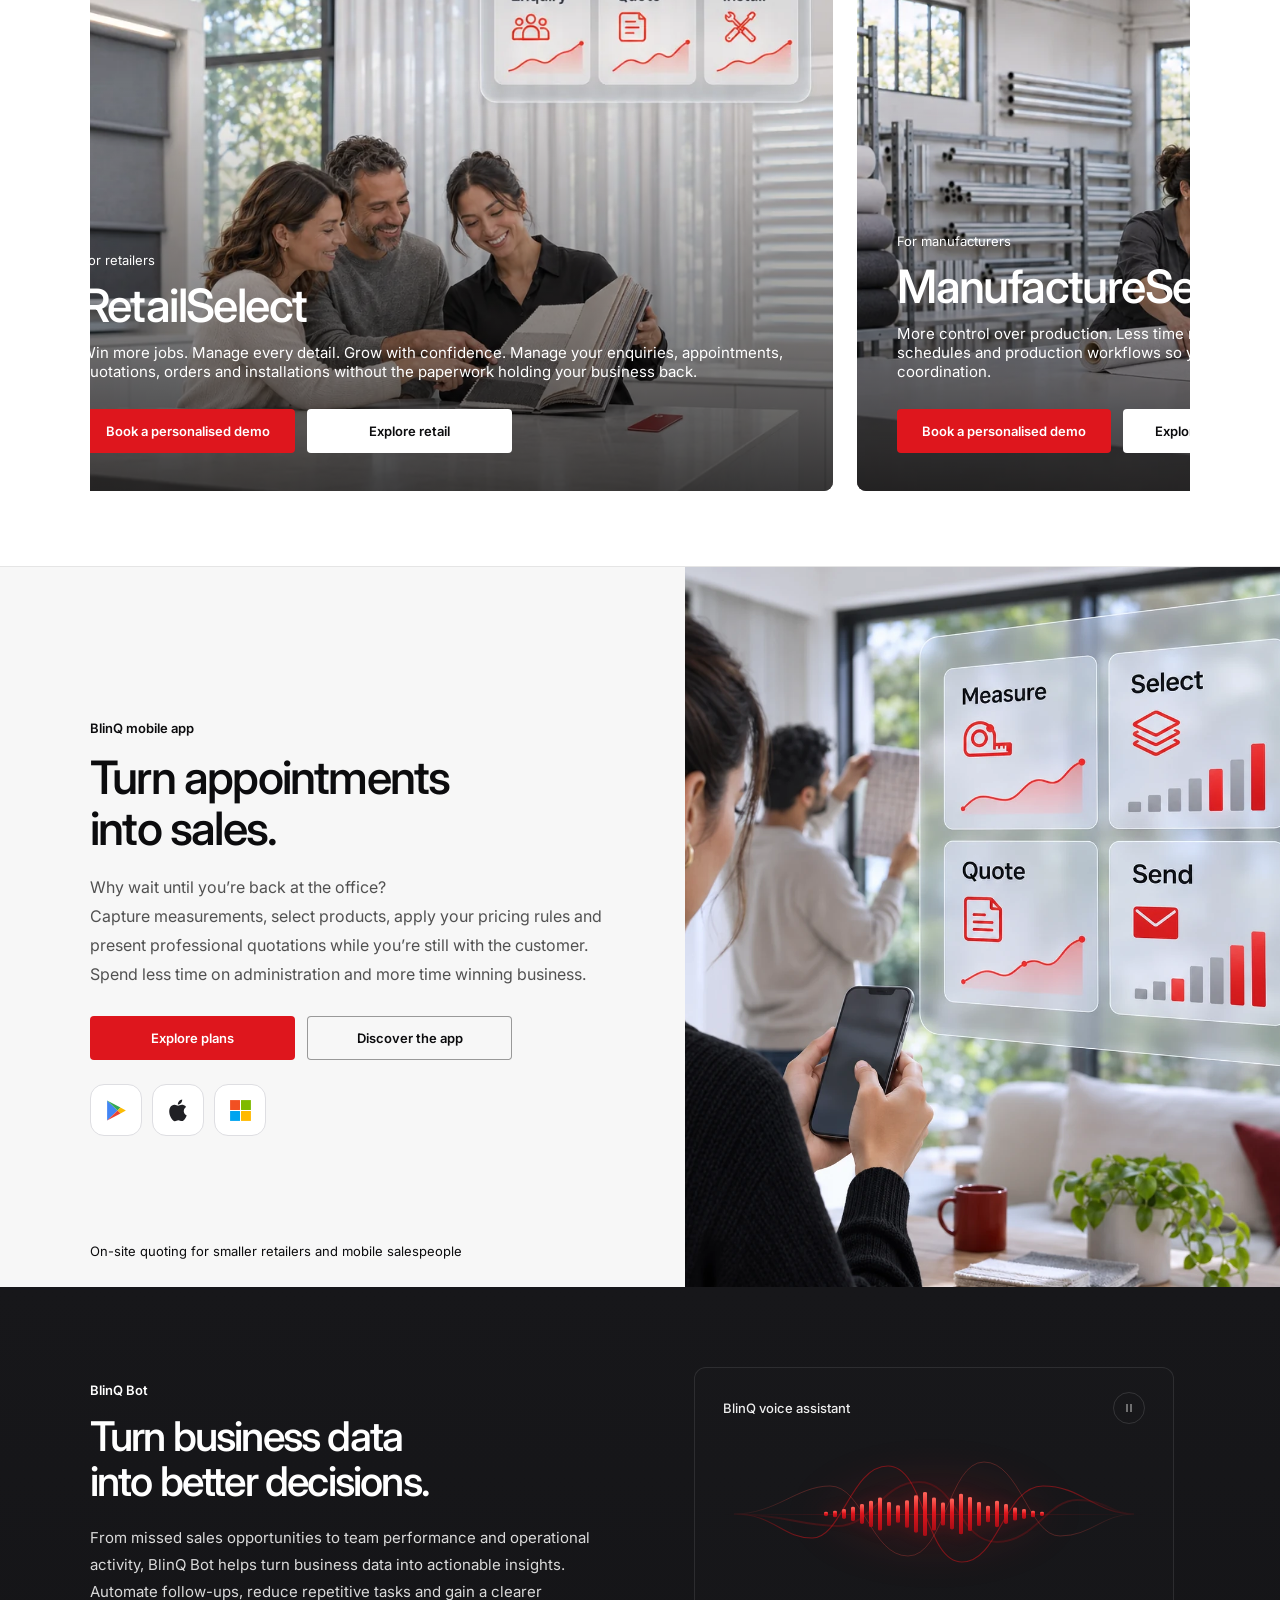
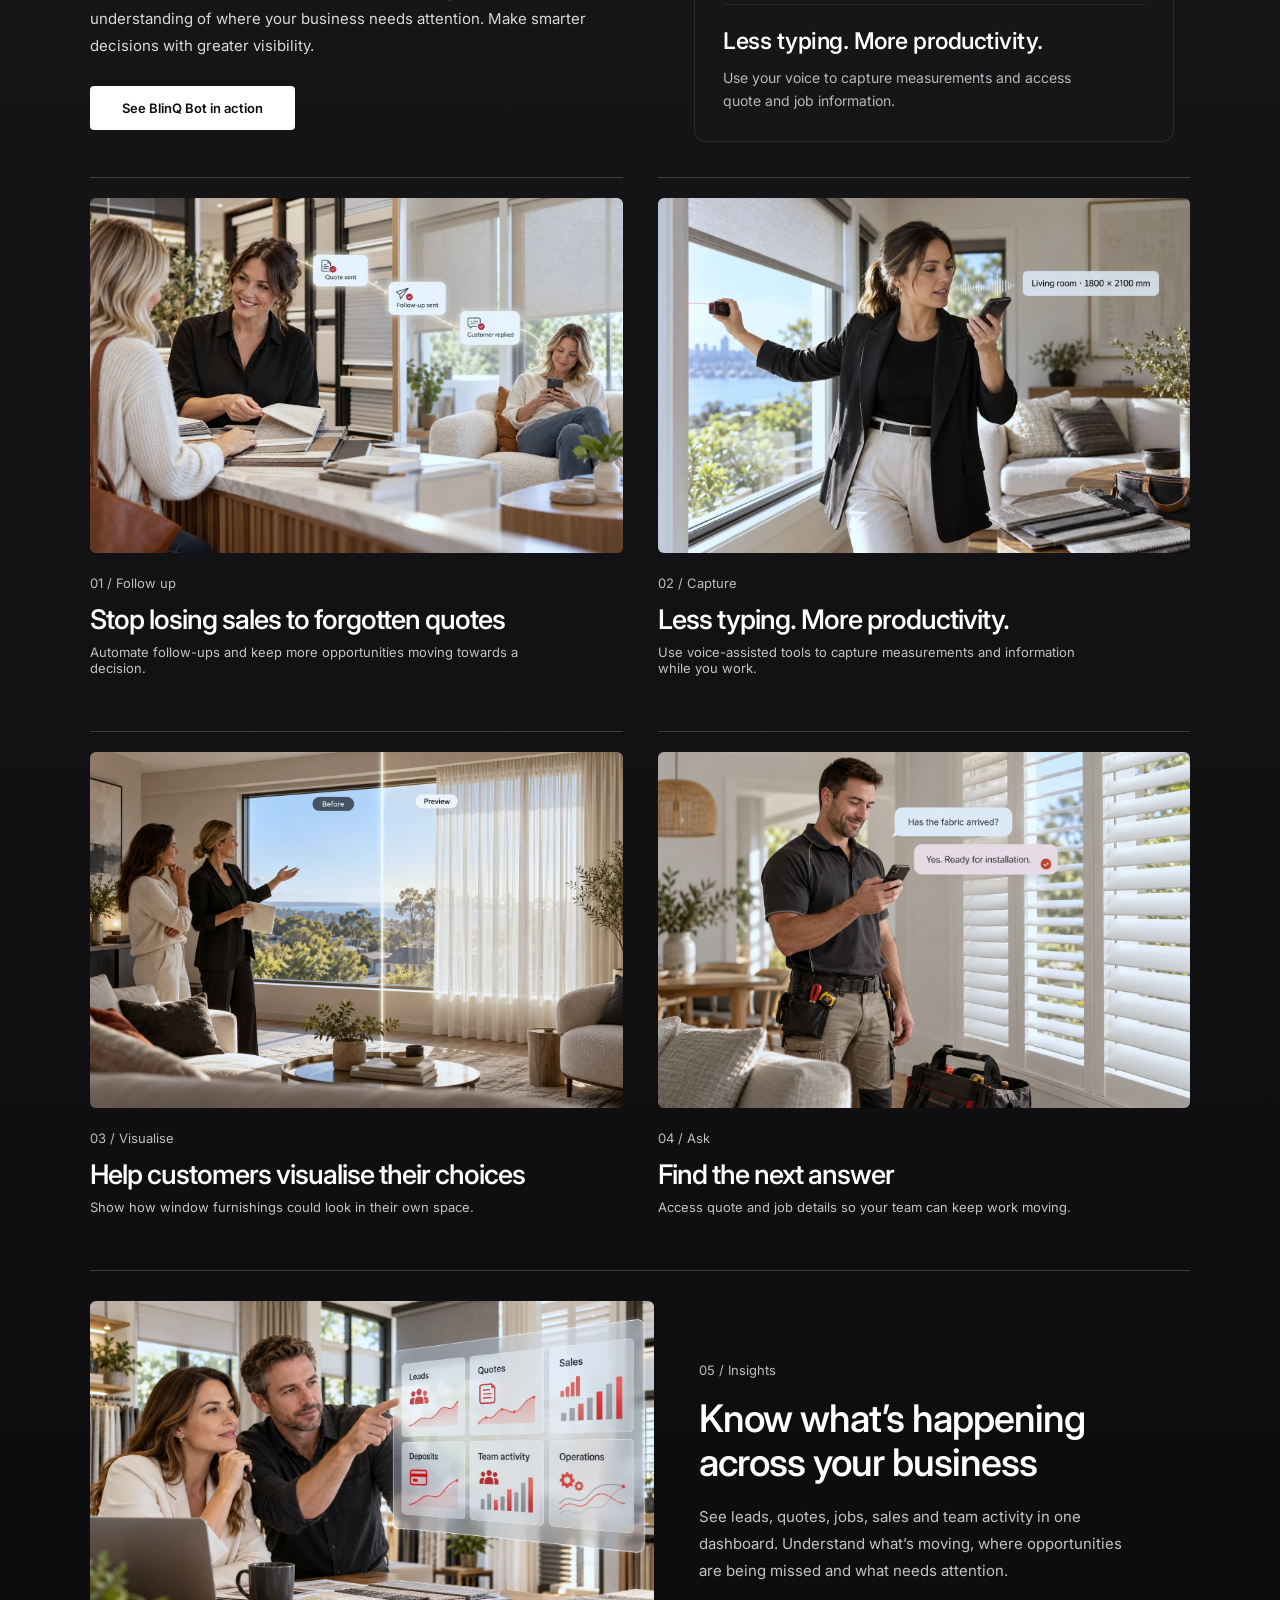
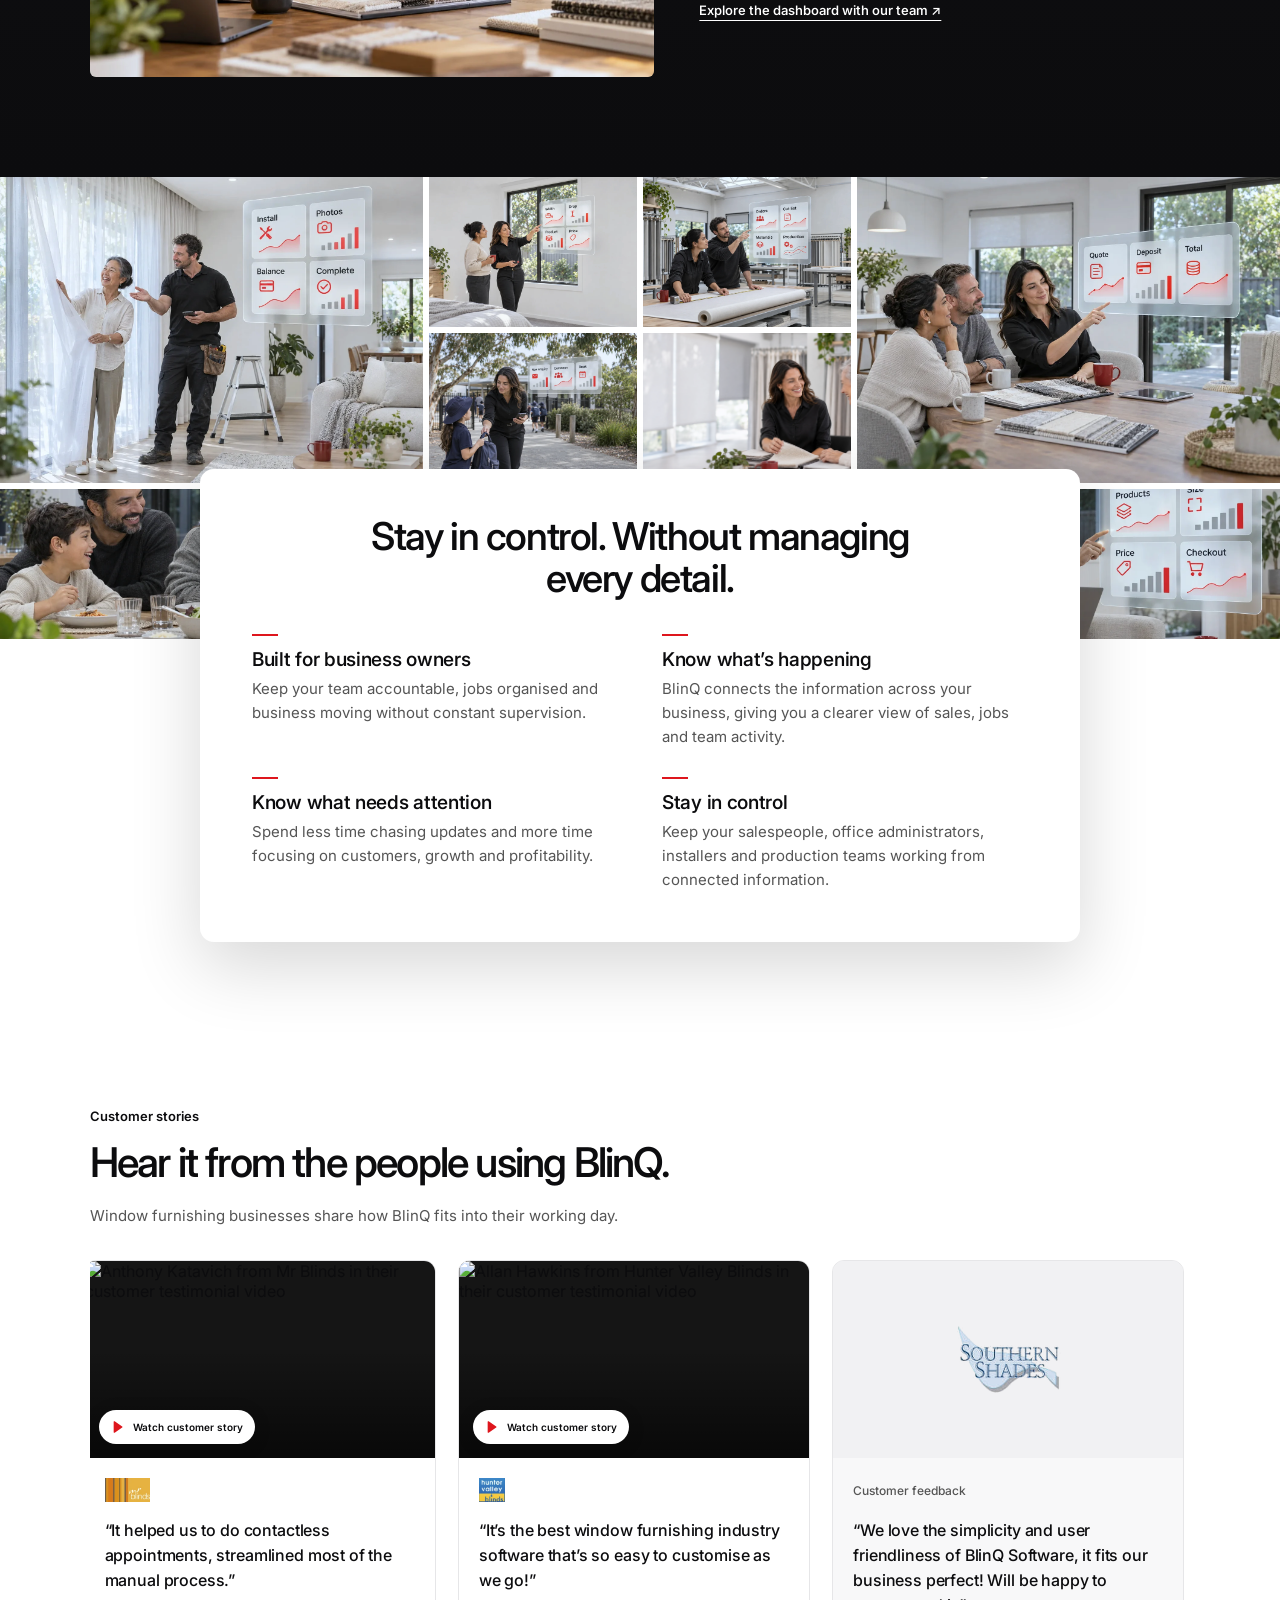
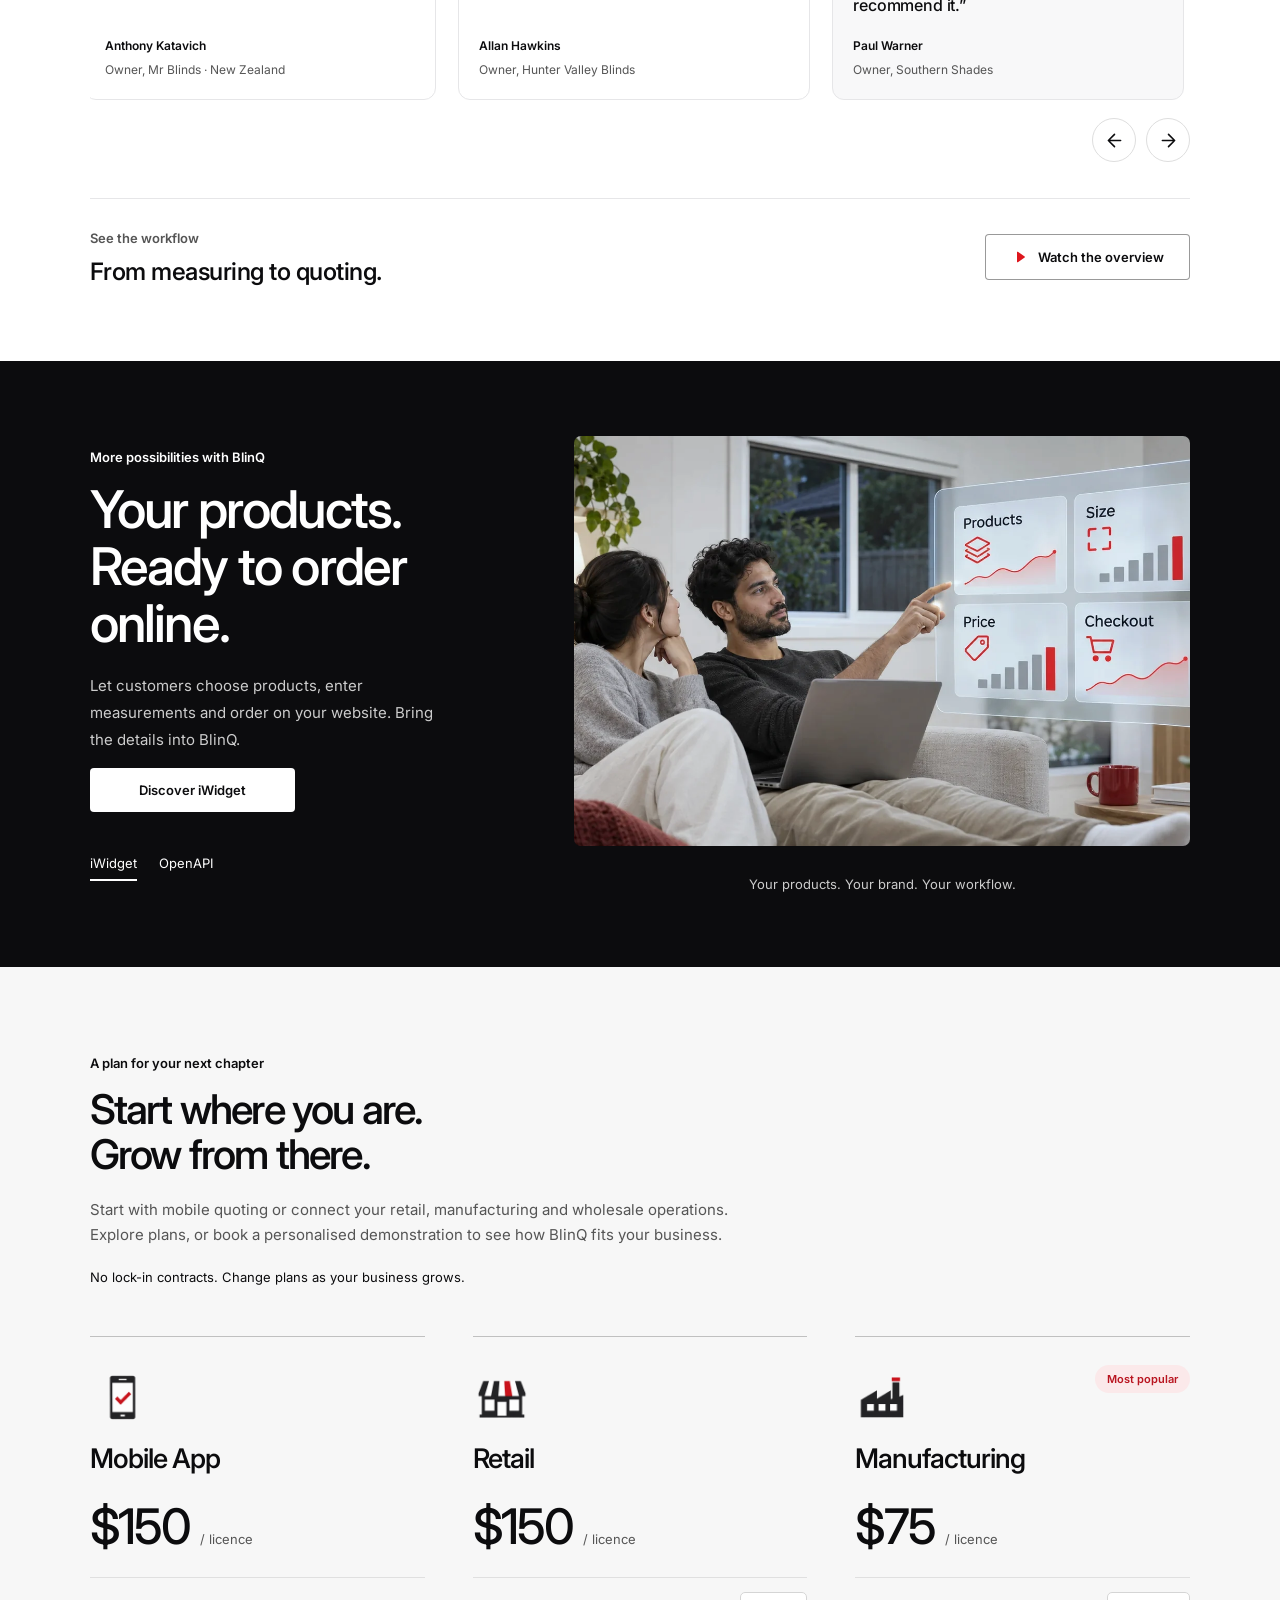
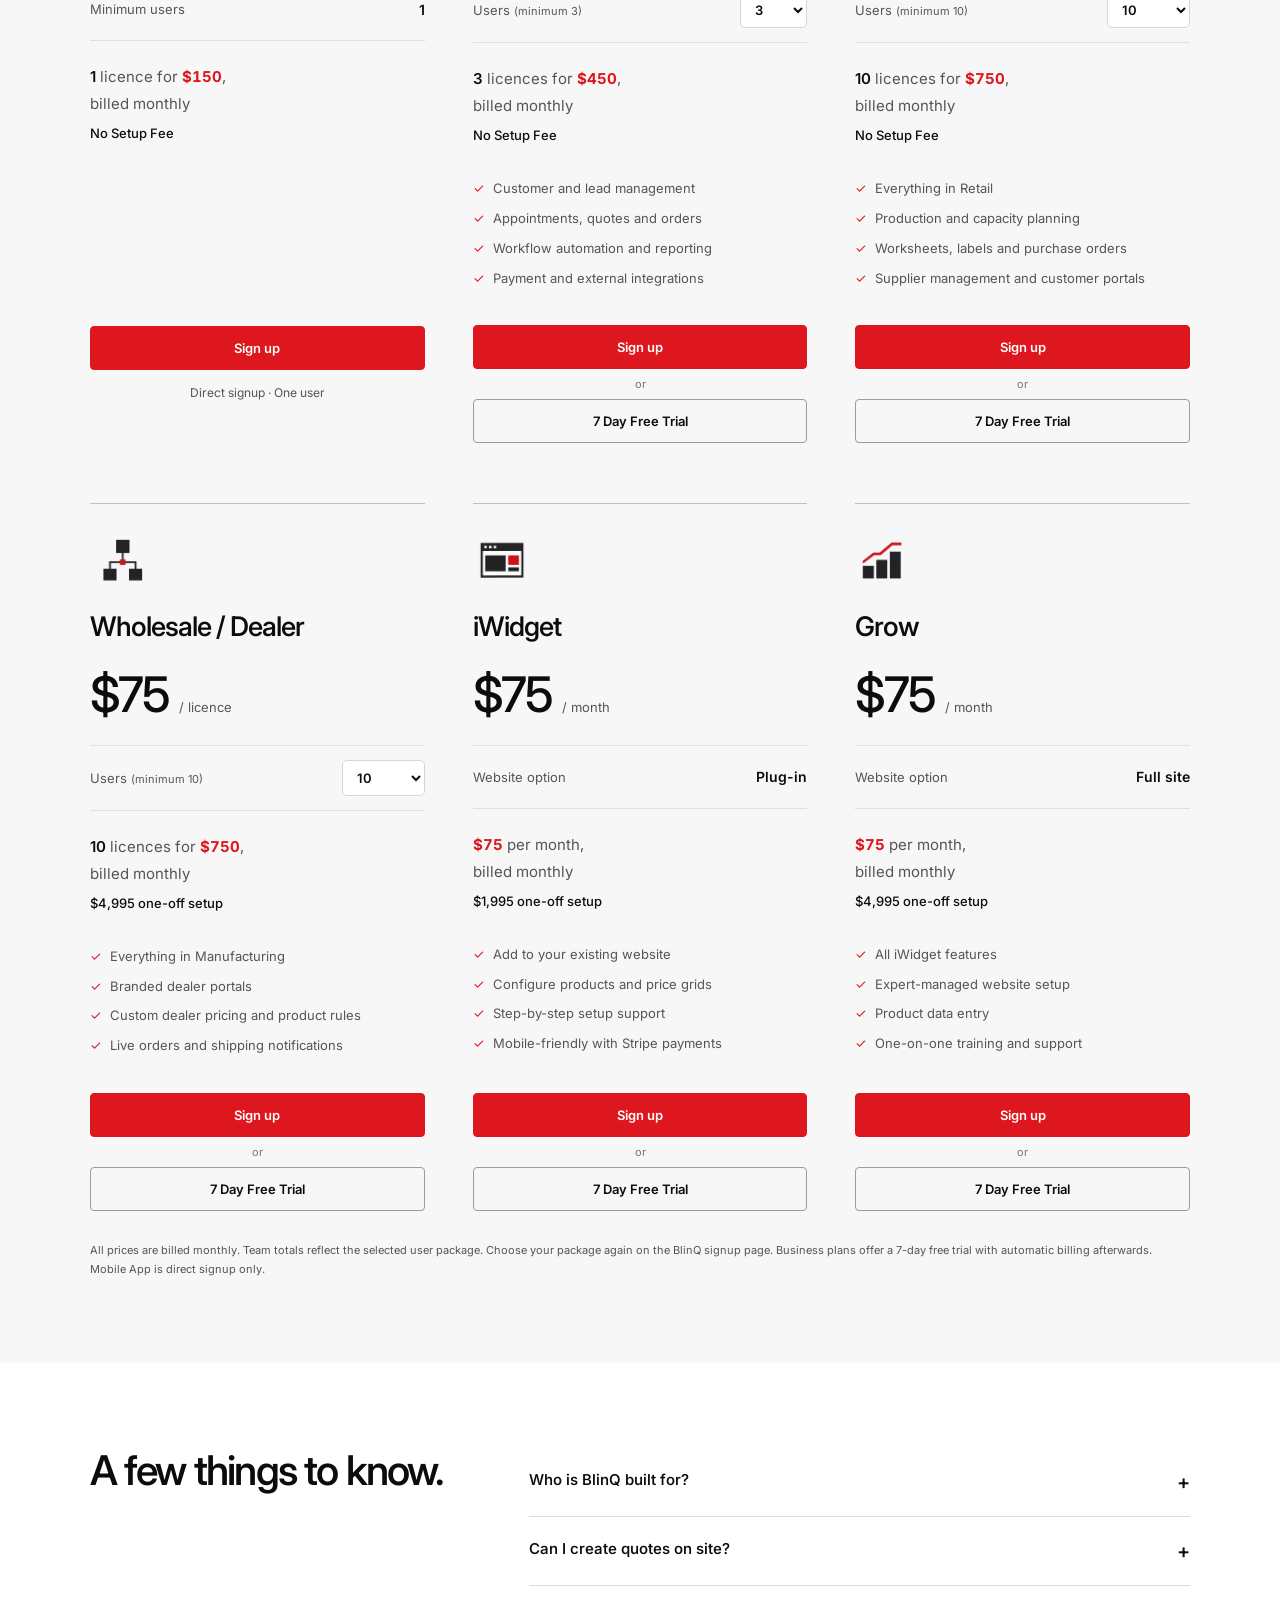
==== commit 51092c4d: "Find your BlinQ: new showroom, factory and warehouse photos RetailSelect, ManufactureSelect and Deal" ====
--- a/index.html
+++ b/index.html
@@ -80,9 +80,9 @@
 <div class="suite-grid"><div class="suite-item"><div class="suite-icon"><svg viewBox="0 0 24 24" fill="none" stroke="currentColor" stroke-width="1.6" stroke-linecap="round" stroke-linejoin="round" aria-hidden="true"><path d="M17 21v-2a4 4 0 0 0-4-4H5a4 4 0 0 0-4 4v2"/><circle cx="9" cy="7" r="4"/><path d="M23 21v-2a4 4 0 0 0-3-3.87"/><path d="M16 3.13a4 4 0 0 1 0 7.75"/></svg></div><button class="suite-play" type="button" data-video-src="assets/videos/leads-and-customers.mp4" data-video-poster="assets/videos/leads-and-customers.webp" aria-label="Watch leads and customers video" aria-haspopup="dialog"><svg viewBox="0 0 24 24" aria-hidden="true"><path d="M8 5.8a.8.8 0 0 1 1.2-.7l9 6.2a.85.85 0 0 1 0 1.4l-9 6.2A.8.8 0 0 1 8 18.2z"/></svg><span>Watch video</span></button><h3>Leads and customers</h3><p>Keep enquiries, conversations and customer records together so opportunities do not get lost.</p></div><div class="suite-item"><div class="suite-icon"><svg viewBox="0 0 24 24" fill="none" stroke="currentColor" stroke-width="1.6" stroke-linecap="round" stroke-linejoin="round" aria-hidden="true"><rect x="3" y="4" width="18" height="18" rx="2"/><path d="M16 2v4M8 2v4M3 10h18"/></svg></div><button class="suite-play" type="button" data-video-src="assets/videos/appointments.mp4" data-video-poster="assets/videos/appointments.webp" aria-label="Watch appointments video" aria-haspopup="dialog"><svg viewBox="0 0 24 24" aria-hidden="true"><path d="M8 5.8a.8.8 0 0 1 1.2-.7l9 6.2a.85.85 0 0 1 0 1.4l-9 6.2A.8.8 0 0 1 8 18.2z"/></svg><span>Watch video</span></button><h3>Appointments</h3><p>Coordinate appointments and staff through connected Google Calendars.</p></div><div class="suite-item"><div class="suite-icon"><svg viewBox="0 0 24 24" fill="none" stroke="currentColor" stroke-width="1.6" stroke-linecap="round" stroke-linejoin="round" aria-hidden="true"><path d="M14 2H6a2 2 0 0 0-2 2v16a2 2 0 0 0 2 2h12a2 2 0 0 0 2-2V8z"/><path d="M14 2v6h6M16 13H8M16 17H8M10 9H8"/></svg></div><button class="suite-play" type="button" data-video-src="assets/videos/quotes.mp4" data-video-poster="assets/videos/quotes.webp" aria-label="Watch quotes video" aria-haspopup="dialog"><svg viewBox="0 0 24 24" aria-hidden="true"><path d="M8 5.8a.8.8 0 0 1 1.2-.7l9 6.2a.85.85 0 0 1 0 1.4l-9 6.2A.8.8 0 0 1 8 18.2z"/></svg><span>Watch video</span></button><h3>Quotes</h3><p>Apply your pricing rules and prepare professional quotations while you are with the customer.</p></div><div class="suite-item"><div class="suite-icon"><svg viewBox="0 0 24 24" fill="none" stroke="currentColor" stroke-width="1.6" stroke-linecap="round" stroke-linejoin="round" aria-hidden="true"><path d="M16 4h2a2 2 0 0 1 2 2v14a2 2 0 0 1-2 2H6a2 2 0 0 1-2-2V6a2 2 0 0 1 2-2h2"/><rect x="8" y="2" width="8" height="4" rx="1"/><path d="m9 14 2 2 4-4"/></svg></div><button class="suite-play" type="button" data-video-src="assets/videos/jobs-and-orders.mp4" data-video-poster="assets/videos/jobs-and-orders.webp" aria-label="Watch jobs and orders video" aria-haspopup="dialog"><svg viewBox="0 0 24 24" aria-hidden="true"><path d="M8 5.8a.8.8 0 0 1 1.2-.7l9 6.2a.85.85 0 0 1 0 1.4l-9 6.2A.8.8 0 0 1 8 18.2z"/></svg><span>Watch video</span></button><h3>Jobs and orders</h3><p>Keep accepted quotes, supplier orders and installations connected to the same job.</p></div><div class="suite-item"><div class="suite-icon"><svg viewBox="0 0 24 24" fill="none" stroke="currentColor" stroke-width="1.6" stroke-linecap="round" stroke-linejoin="round" aria-hidden="true"><path d="m12 2 10 5-10 5L2 7z"/><path d="m2 17 10 5 10-5M2 12l10 5 10-5"/></svg></div><button class="suite-play" type="button" data-video-src="assets/videos/production-and-dealers.mp4" data-video-poster="assets/videos/production-and-dealers.webp" aria-label="Watch production and dealers video" aria-haspopup="dialog"><svg viewBox="0 0 24 24" aria-hidden="true"><path d="M8 5.8a.8.8 0 0 1 1.2-.7l9 6.2a.85.85 0 0 1 0 1.4l-9 6.2A.8.8 0 0 1 8 18.2z"/></svg><span>Watch video</span></button><h3>Production and dealers</h3><p>Coordinate incoming orders, production workflows and your dealer network.</p></div><div class="suite-item"><div class="suite-icon"><svg viewBox="0 0 24 24" fill="none" stroke="currentColor" stroke-width="1.6" stroke-linecap="round" stroke-linejoin="round" aria-hidden="true"><rect x="1" y="4" width="22" height="16" rx="2"/><path d="M1 10h22"/></svg></div><button class="suite-play" type="button" data-video-src="assets/videos/payments-and-accounts.mp4" data-video-poster="assets/videos/payments-and-accounts.webp" aria-label="Watch payments and accounts video" aria-haspopup="dialog"><svg viewBox="0 0 24 24" aria-hidden="true"><path d="M8 5.8a.8.8 0 0 1 1.2-.7l9 6.2a.85.85 0 0 1 0 1.4l-9 6.2A.8.8 0 0 1 8 18.2z"/></svg><span>Watch video</span></button><h3>Payments and accounts</h3><p>Keep deposits, balances and invoices connected to your accounting workflow.</p></div></div>
 </section></div></div>
 <div class="section-band"><div class="section-frame"><section class="range section" id="range"><div class="section-heading"><div><p class="eyebrow">Your business. Connected.</p><h2>Find your BlinQ.</h2></div><div class="arrows"><button type="button" id="prev" aria-label="Previous solution" aria-controls="product-track"><svg viewBox="0 0 24 24" fill="none" stroke="currentColor" stroke-width="1.8" stroke-linecap="round" stroke-linejoin="round" aria-hidden="true"><path d="M19 12H5m7 7-7-7 7-7"/></svg></button><button type="button" id="next" aria-label="Next solution" aria-controls="product-track"><svg viewBox="0 0 24 24" fill="none" stroke="currentColor" stroke-width="1.8" stroke-linecap="round" stroke-linejoin="round" aria-hidden="true"><path d="M5 12h14m-7-7 7 7-7 7"/></svg></button></div></div><div class="product-track" id="product-track">
-<article class="product retail" id="retail"><img src="assets/scenes/day-4-kitchen-table.webp" alt="A consultant showing a couple their quote at the kitchen table" loading="lazy"><div class="product-copy"><p>For retailers</p><h3>RetailSelect</h3><p>Win more jobs. Manage every detail. Grow with confidence. Manage your enquiries, appointments, quotations, orders and installations without the paperwork holding your business back.</p><div class="actions"><a class="btn primary" href="https://www.blinq.com.au/call-back/AU">Book a personalised demo</a><button class="btn white" data-detail="retail">Explore retail</button></div></div></article>
-<article class="product manufacture" id="manufacturing"><img src="assets/scenes/day-5-workshop.webp" alt="Two makers at a cutting table in a workshop" loading="lazy"><div class="product-copy"><p>For manufacturers</p><h3>ManufactureSelect</h3><p>More control over production. Less time managing orders. Connect customer orders, manufacturing schedules and production workflows so your factory operates with greater visibility and coordination.</p><div class="actions"><a class="btn primary" href="https://www.blinq.com.au/call-back/AU">Book a personalised demo</a><button class="btn white" data-detail="manufacturing">Explore manufacturing</button></div></div></article>
-<article class="product wholesale" id="wholesale"><img src="assets/scenes/res-schedule.webp" alt="A small team planning together in a showroom" loading="lazy"><div class="product-copy"><p>For wholesalers &amp; dealers</p><h3>DealerSelect</h3><p>Make it easier for your dealers to do business with you. Give your dealer network a connected ordering experience while your team manages incoming orders, fulfilment and customer relationships.</p><div class="actions"><a class="btn primary" href="https://www.blinq.com.au/call-back/AU">Book a personalised demo</a><button class="btn white" data-detail="wholesale">Explore wholesale</button></div></div></article></div></section></div></div>
+<article class="product retail" id="retail"><img src="assets/scenes/find-retail.webp" alt="A consultant helping a couple choose a roller blind fabric in a window furnishings showroom" width="1050" height="700" loading="lazy"><div class="product-copy"><p>For retailers</p><h3>RetailSelect</h3><p>Win more jobs. Manage every detail. Grow with confidence. Manage your enquiries, appointments, quotations, orders and installations without the paperwork holding your business back.</p><div class="actions"><a class="btn primary" href="https://www.blinq.com.au/call-back/AU">Book a personalised demo</a><button class="btn white" data-detail="retail">Explore retail</button></div></div></article>
+<article class="product manufacture" id="manufacturing"><img src="assets/scenes/find-manufacturing.webp" alt="Two production workers cutting blockout fabric and fitting a roller blind tube in a blinds factory" width="1050" height="700" loading="lazy"><div class="product-copy"><p>For manufacturers</p><h3>ManufactureSelect</h3><p>More control over production. Less time managing orders. Connect customer orders, manufacturing schedules and production workflows so your factory operates with greater visibility and coordination.</p><div class="actions"><a class="btn primary" href="https://www.blinq.com.au/call-back/AU">Book a personalised demo</a><button class="btn white" data-detail="manufacturing">Explore manufacturing</button></div></div></article>
+<article class="product wholesale" id="wholesale"><img src="assets/scenes/find-dealer.webp" alt="A warehouse team checking dealer orders on a tablet beside a trolley of packed orders" width="1050" height="700" loading="lazy"><div class="product-copy"><p>For wholesalers &amp; dealers</p><h3>DealerSelect</h3><p>Make it easier for your dealers to do business with you. Give your dealer network a connected ordering experience while your team manages incoming orders, fulfilment and customer relationships.</p><div class="actions"><a class="btn primary" href="https://www.blinq.com.au/call-back/AU">Book a personalised demo</a><button class="btn white" data-detail="wholesale">Explore wholesale</button></div></div></article></div></section></div></div>
 <div class="section-band band-light"><div class="section-frame"><section class="mobile-panel" id="mobile"><div class="mobile-copy"><p class="eyebrow">BlinQ mobile app</p><h2>Turn appointments into sales.</h2><p>Why wait until you’re back at the office?<br>Capture measurements, select products, apply your pricing rules and present professional quotations while you’re still with the customer. Spend less time on administration and more time winning business.</p><div class="actions"><a class="btn primary" href="https://www.blinq.com.au/pricing/">Explore plans</a><button class="btn outline" data-detail="mobile">Discover the app</button></div><div class="app-stores" aria-label="Mobile app stores"><a class="app-store" data-tip="Google Play" href="https://play.google.com/store/apps/details?id=au.com.blinq.software" target="_blank" rel="noopener" aria-label="BlinQ Software on Google Play"><svg viewBox="0 0 24 24" aria-hidden="true"><path fill="#4285f4" d="M3 2.5v19L13 12z"/><path fill="#34a853" d="M3 2.5 15.8 9.2 13 12z"/><path fill="#fbbc04" d="m15.8 9.2 4.8 2.5a.35.35 0 0 1 0 .6l-4.8 2.5L13 12z"/><path fill="#ea4335" d="M3 21.5 15.8 14.8 13 12z"/></svg></a><span class="app-store" data-tip="App Store" role="img" aria-label="Apple App Store"><svg viewBox="0 0 24 24" fill="currentColor" aria-hidden="true"><path d="M17.05 12.54c.03 3.12 2.74 4.16 2.77 4.17-.02.07-.43 1.48-1.42 2.94-.86 1.26-1.75 2.51-3.15 2.54-1.37.03-1.81-.82-3.38-.82-1.56 0-2.05.8-3.35.85-1.35.05-2.37-1.36-3.24-2.62-1.77-2.58-3.12-7.3-1.31-10.48.9-1.58 2.51-2.58 4.25-2.61 1.33-.03 2.59.9 3.4.9.82 0 2.35-1.11 3.96-.95.67.03 2.55.27 3.76 2.07-.1.06-2.26 1.33-2.29 4.01ZM14.46 4.72c.72-.87 1.2-2.08 1.07-3.29-1.04.04-2.3.7-3.05 1.58-.67.77-1.26 2-1.1 3.18 1.16.09 2.35-.59 3.08-1.47Z"/></svg></span><a class="app-store" data-tip="Microsoft Store" href="https://apps.microsoft.com/detail/9nj8hv8kmpd5" target="_blank" rel="noopener" aria-label="BlinQ Software on Microsoft Store"><svg viewBox="0 0 24 24" aria-hidden="true"><path fill="#f25022" d="M2 2h9.5v9.5H2z"/><path fill="#7fba00" d="M12.5 2H22v9.5h-9.5z"/><path fill="#00a4ef" d="M2 12.5h9.5V22H2z"/><path fill="#ffb900" d="M12.5 12.5H22V22h-9.5z"/></svg></a></div></div><img src="assets/scenes/mobile-in-hand.webp" alt="A consultant using her phone at a customer’s home, with a glass panel showing measure, select, quote and send" loading="lazy"><div class="mobile-foot">On-site quoting for smaller retailers and mobile salespeople</div></section></div></div>
 <div class="section-band band-dark-up"><div class="section-frame"><section class="ai-panel section" id="ai"><div><p class="eyebrow">BlinQ Bot</p><h2>Turn business data<br>into better decisions.</h2><p>From missed sales opportunities to team performance and operational activity, BlinQ Bot helps turn business data into actionable insights. Automate follow-ups, reduce repetitive tasks and gain a clearer understanding of where your business needs attention. Make smarter decisions with greater visibility.</p><a class="btn white" href="https://www.blinq.com.au/call-back/AU">See BlinQ Bot in action</a></div>
 <figure class="voice-assistant" aria-label="BlinQ voice assistant">
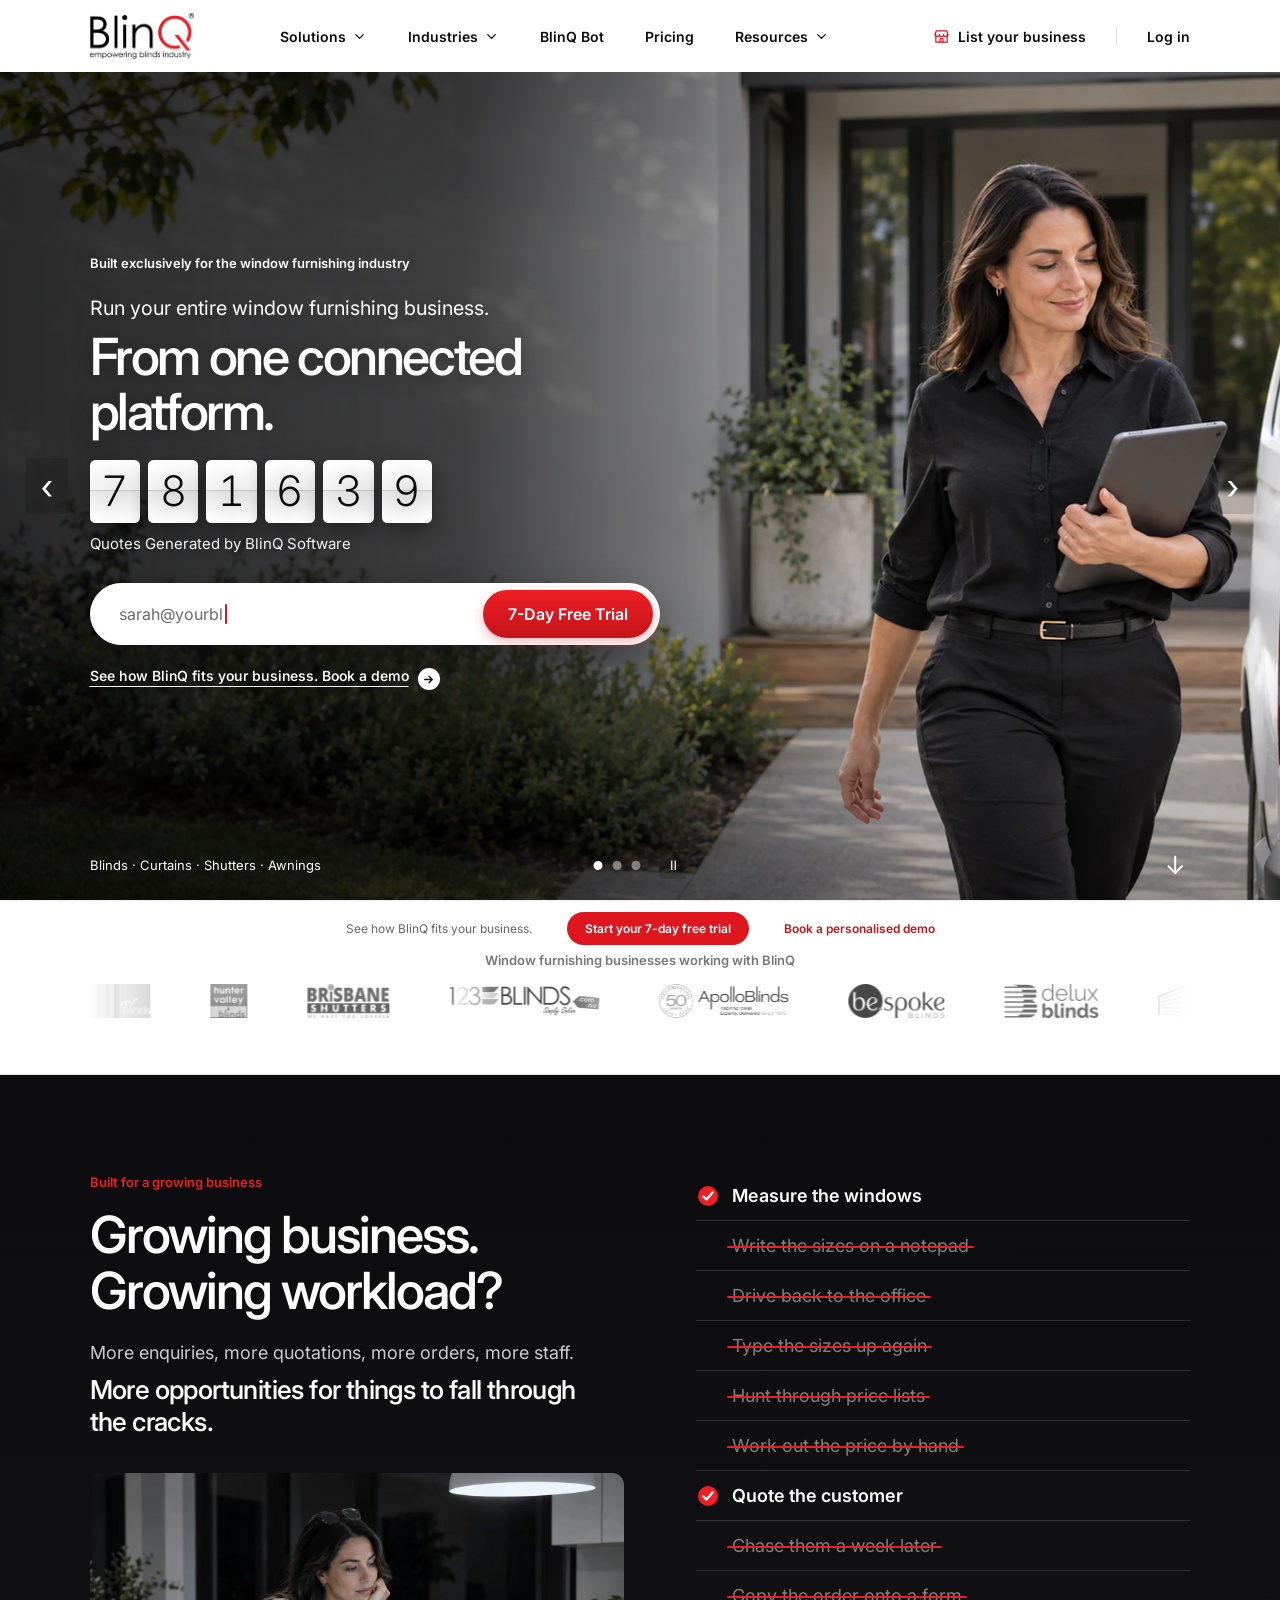
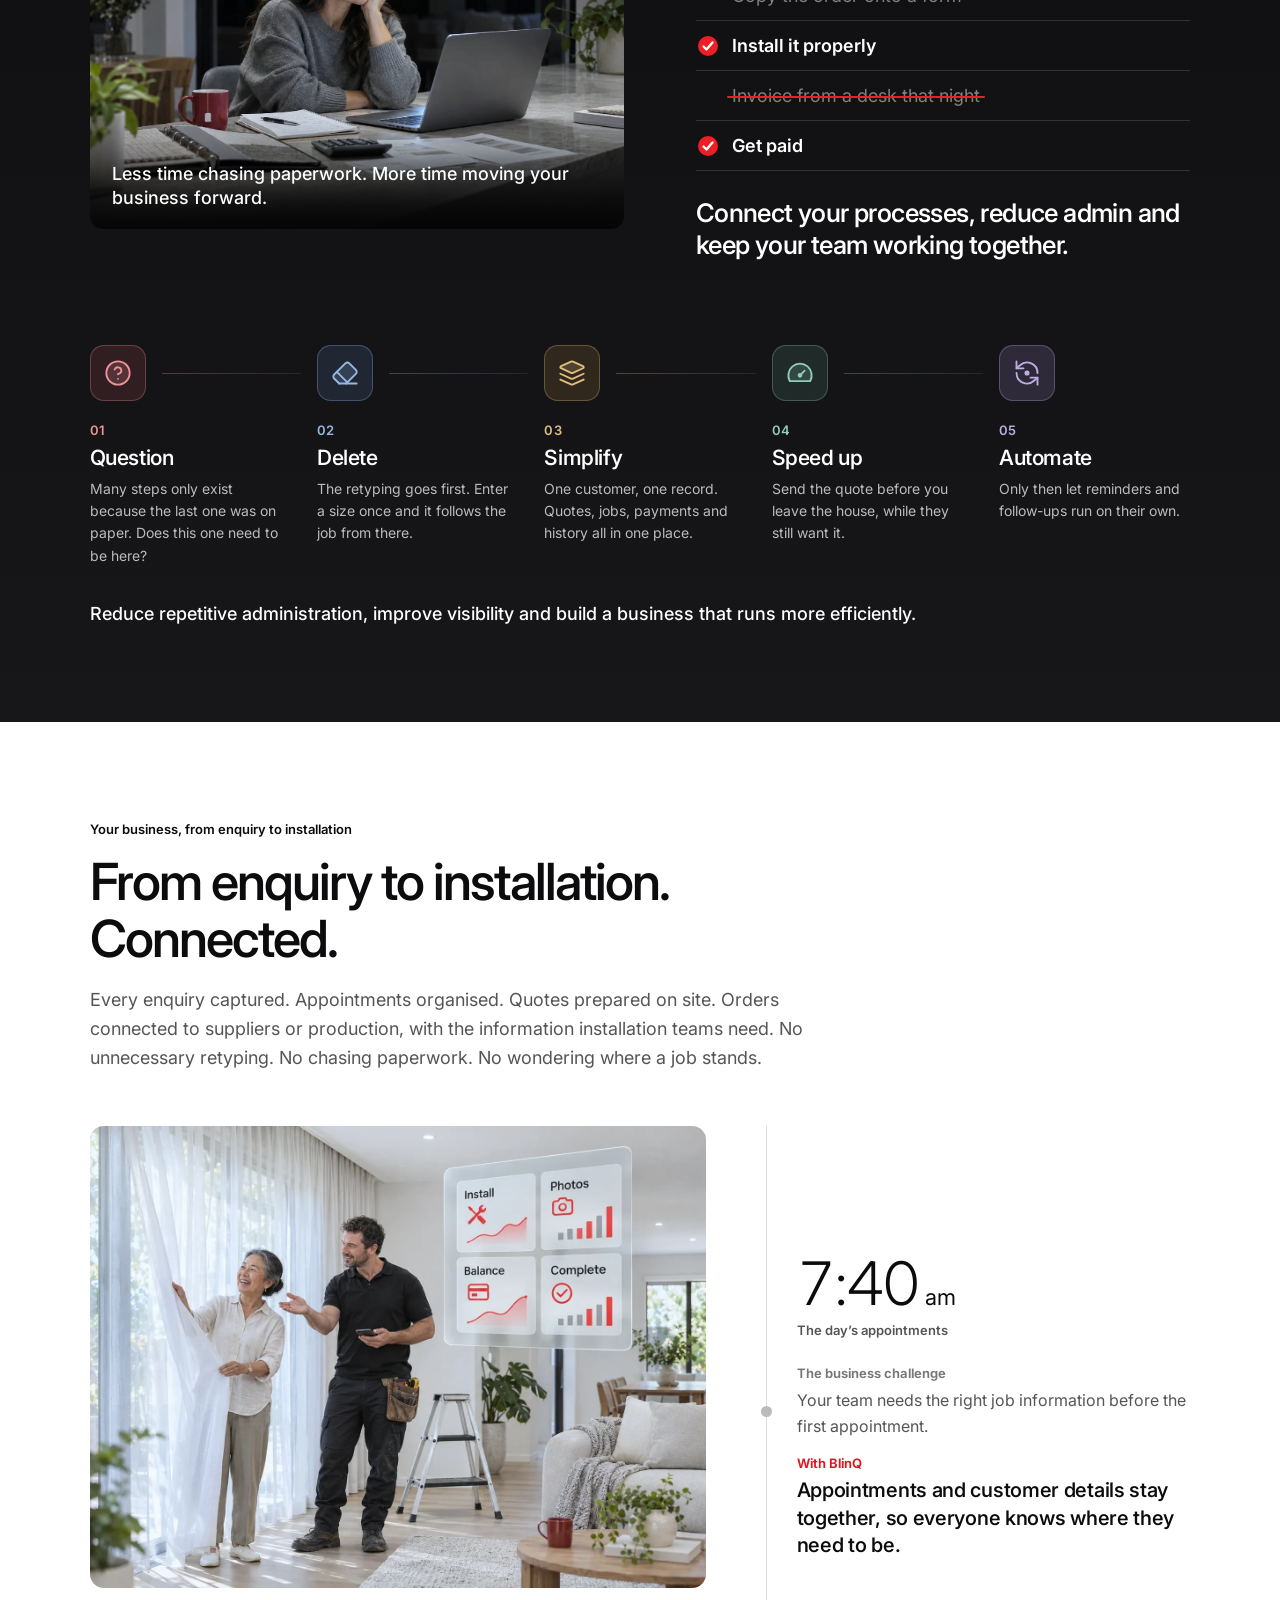
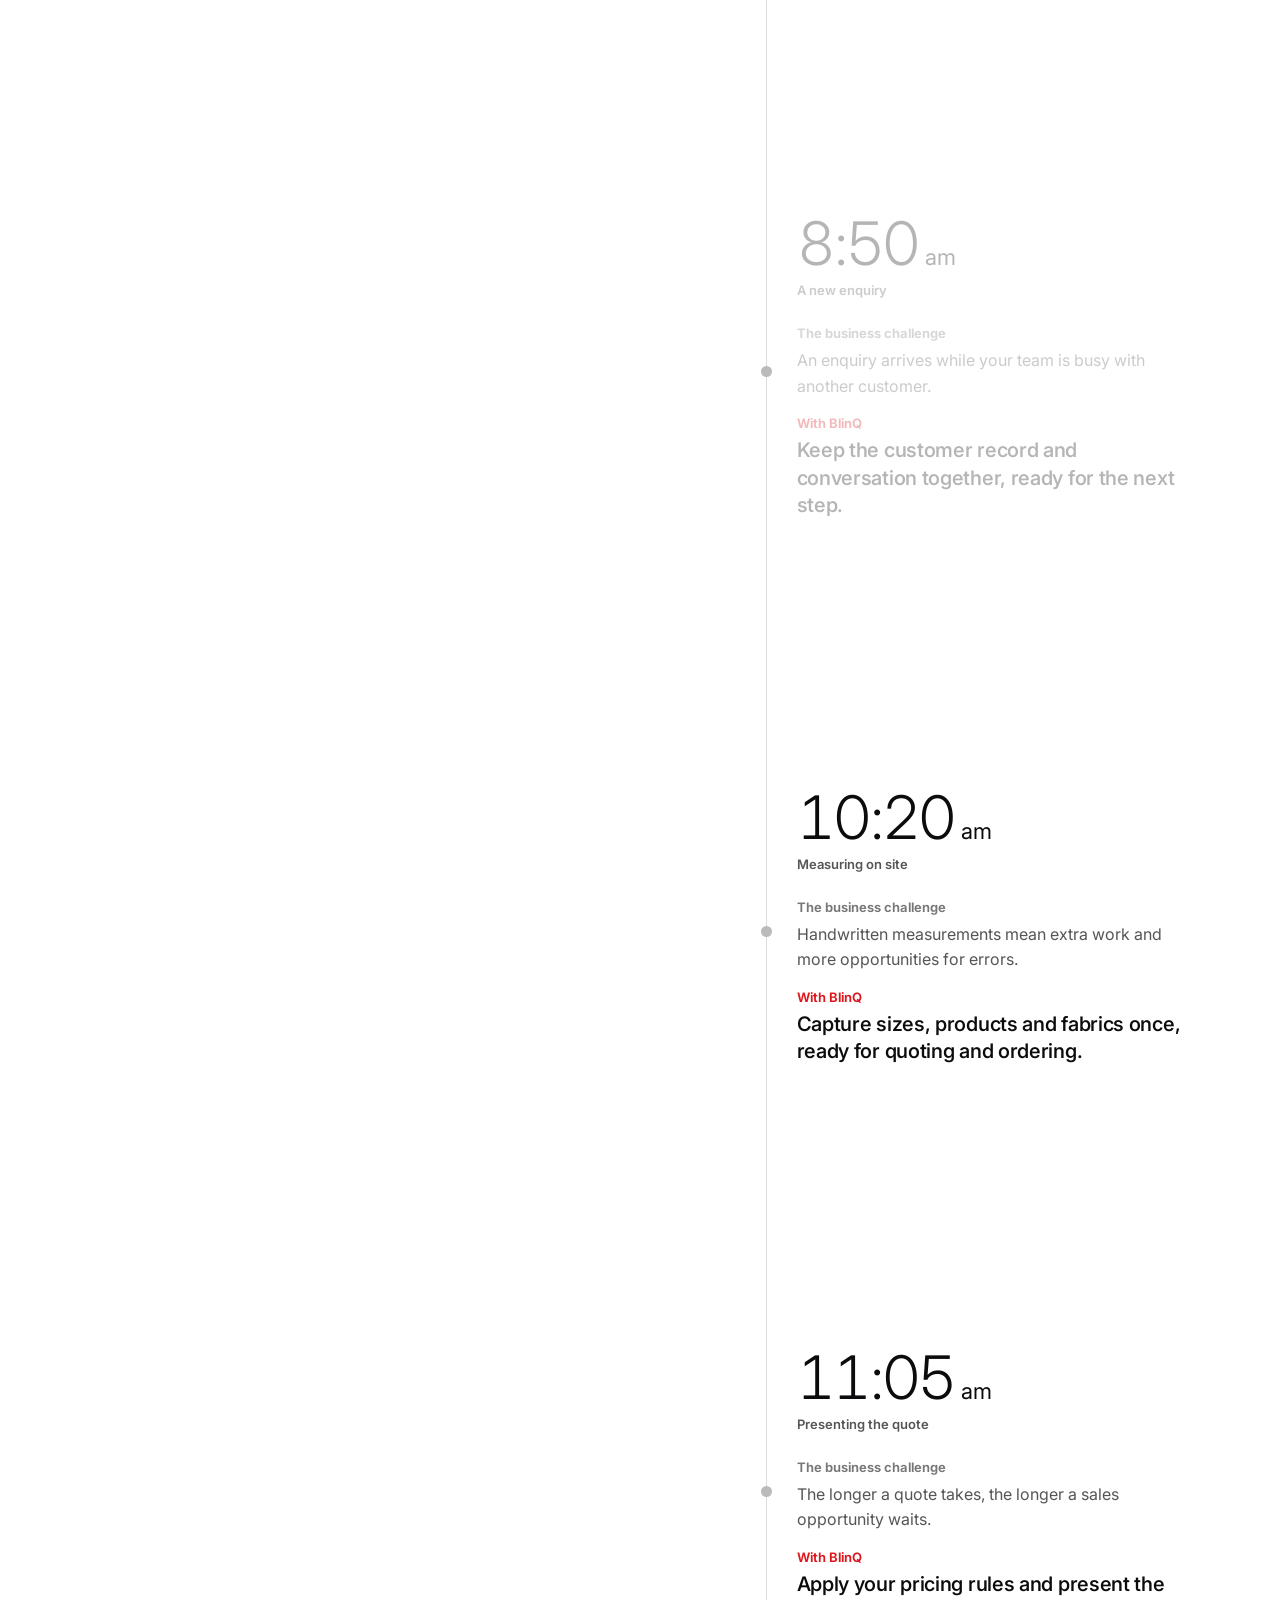
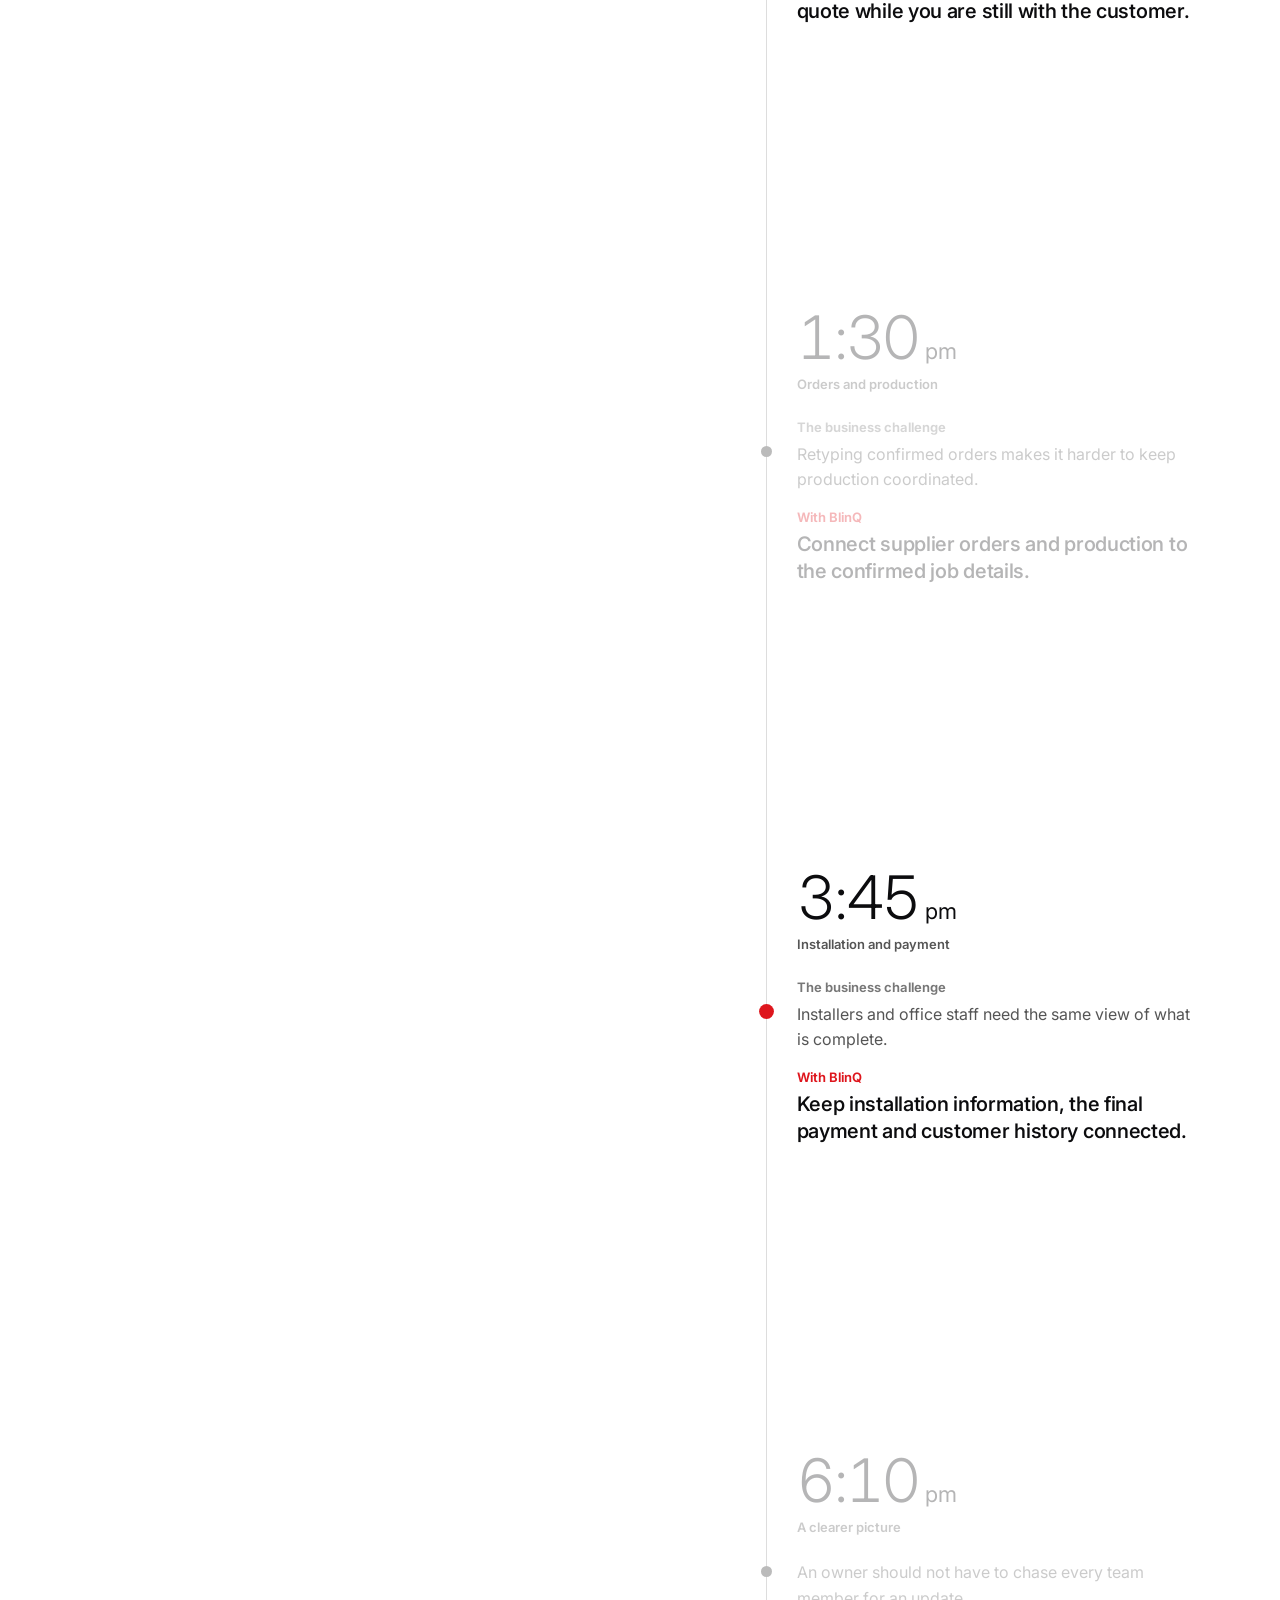
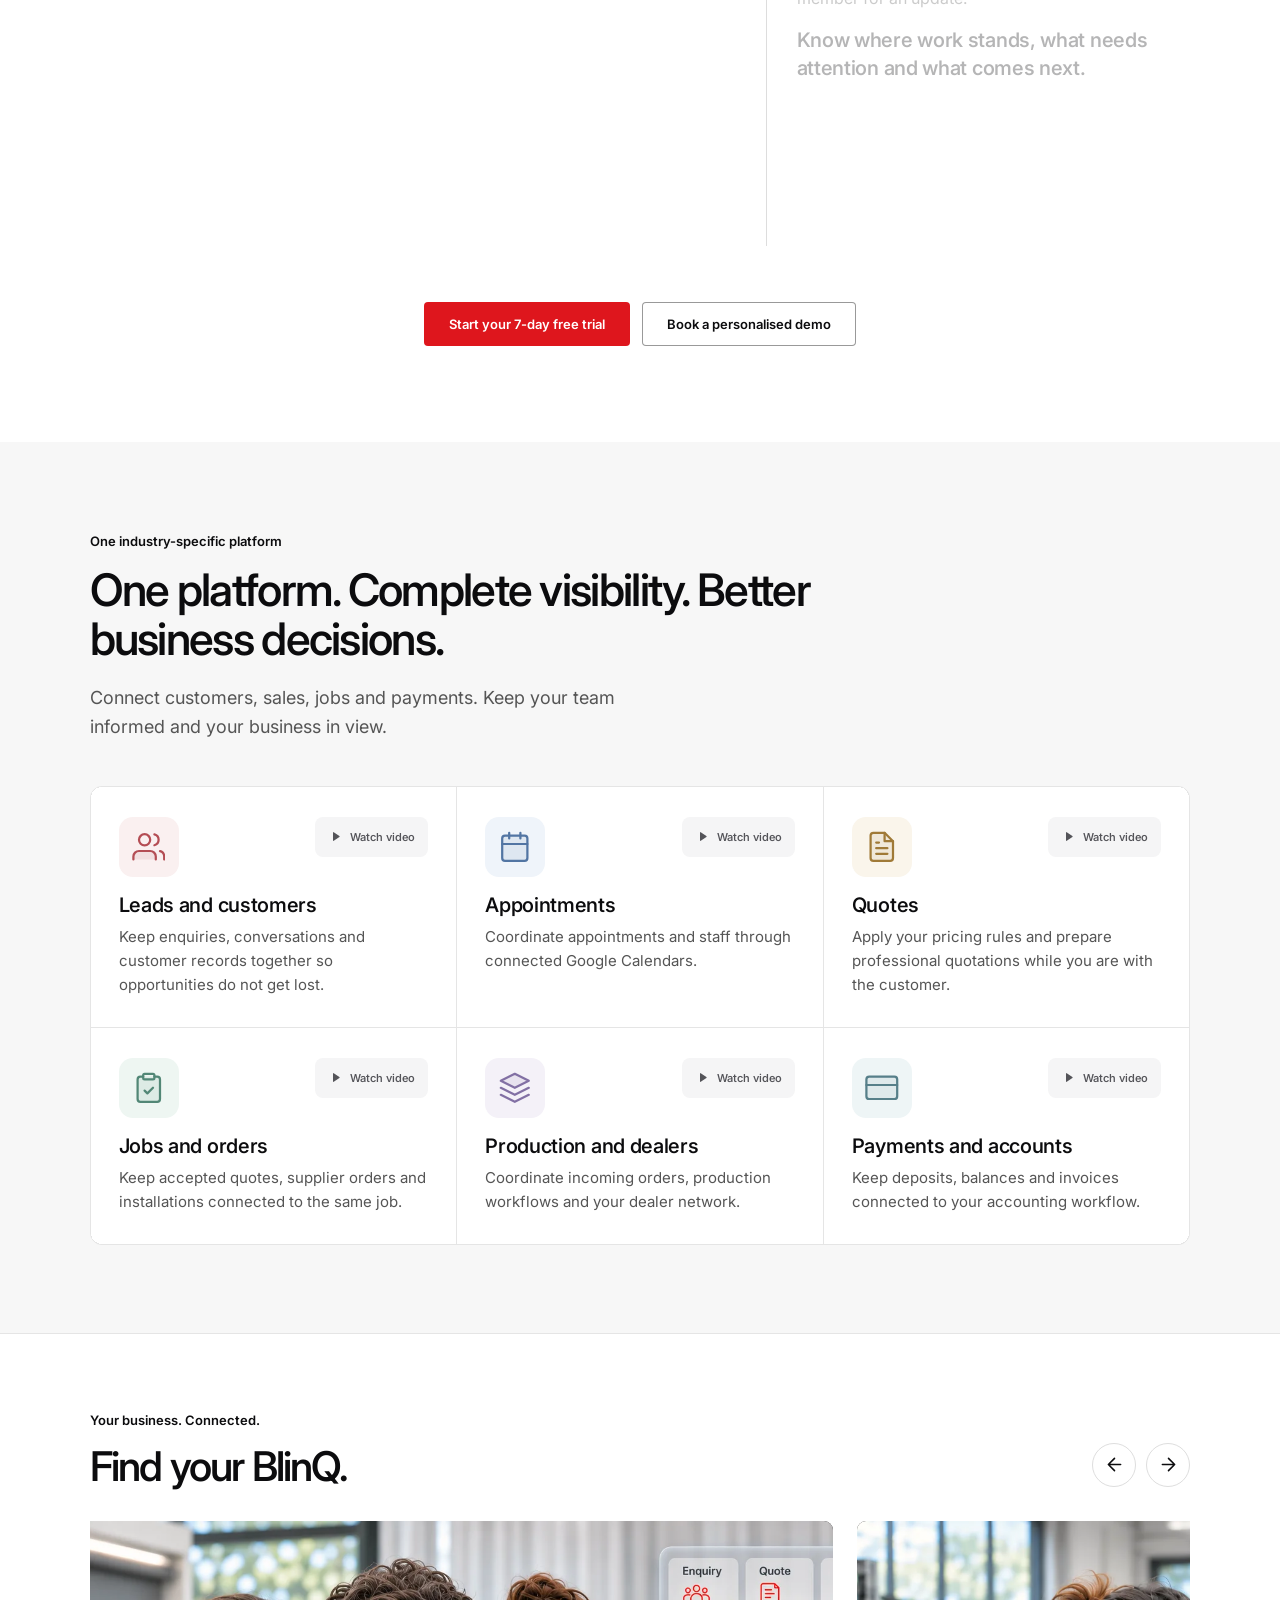
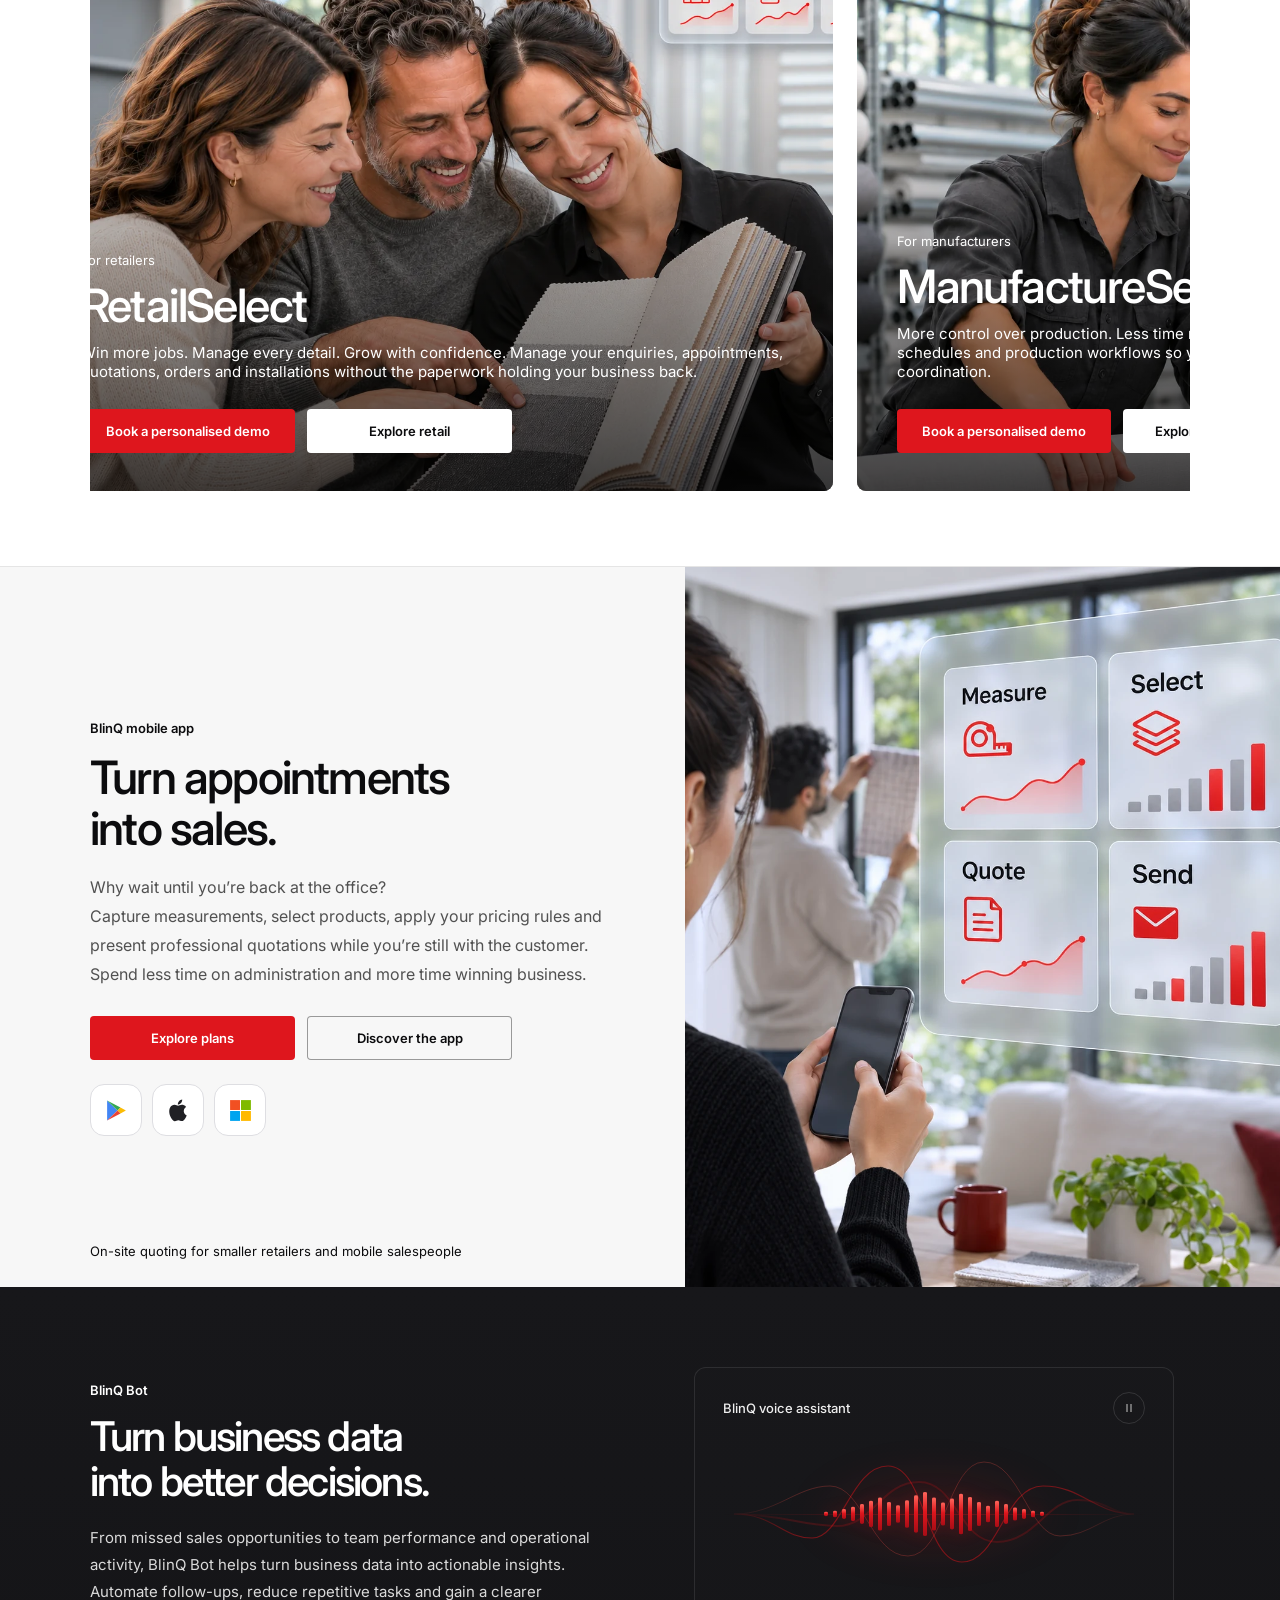
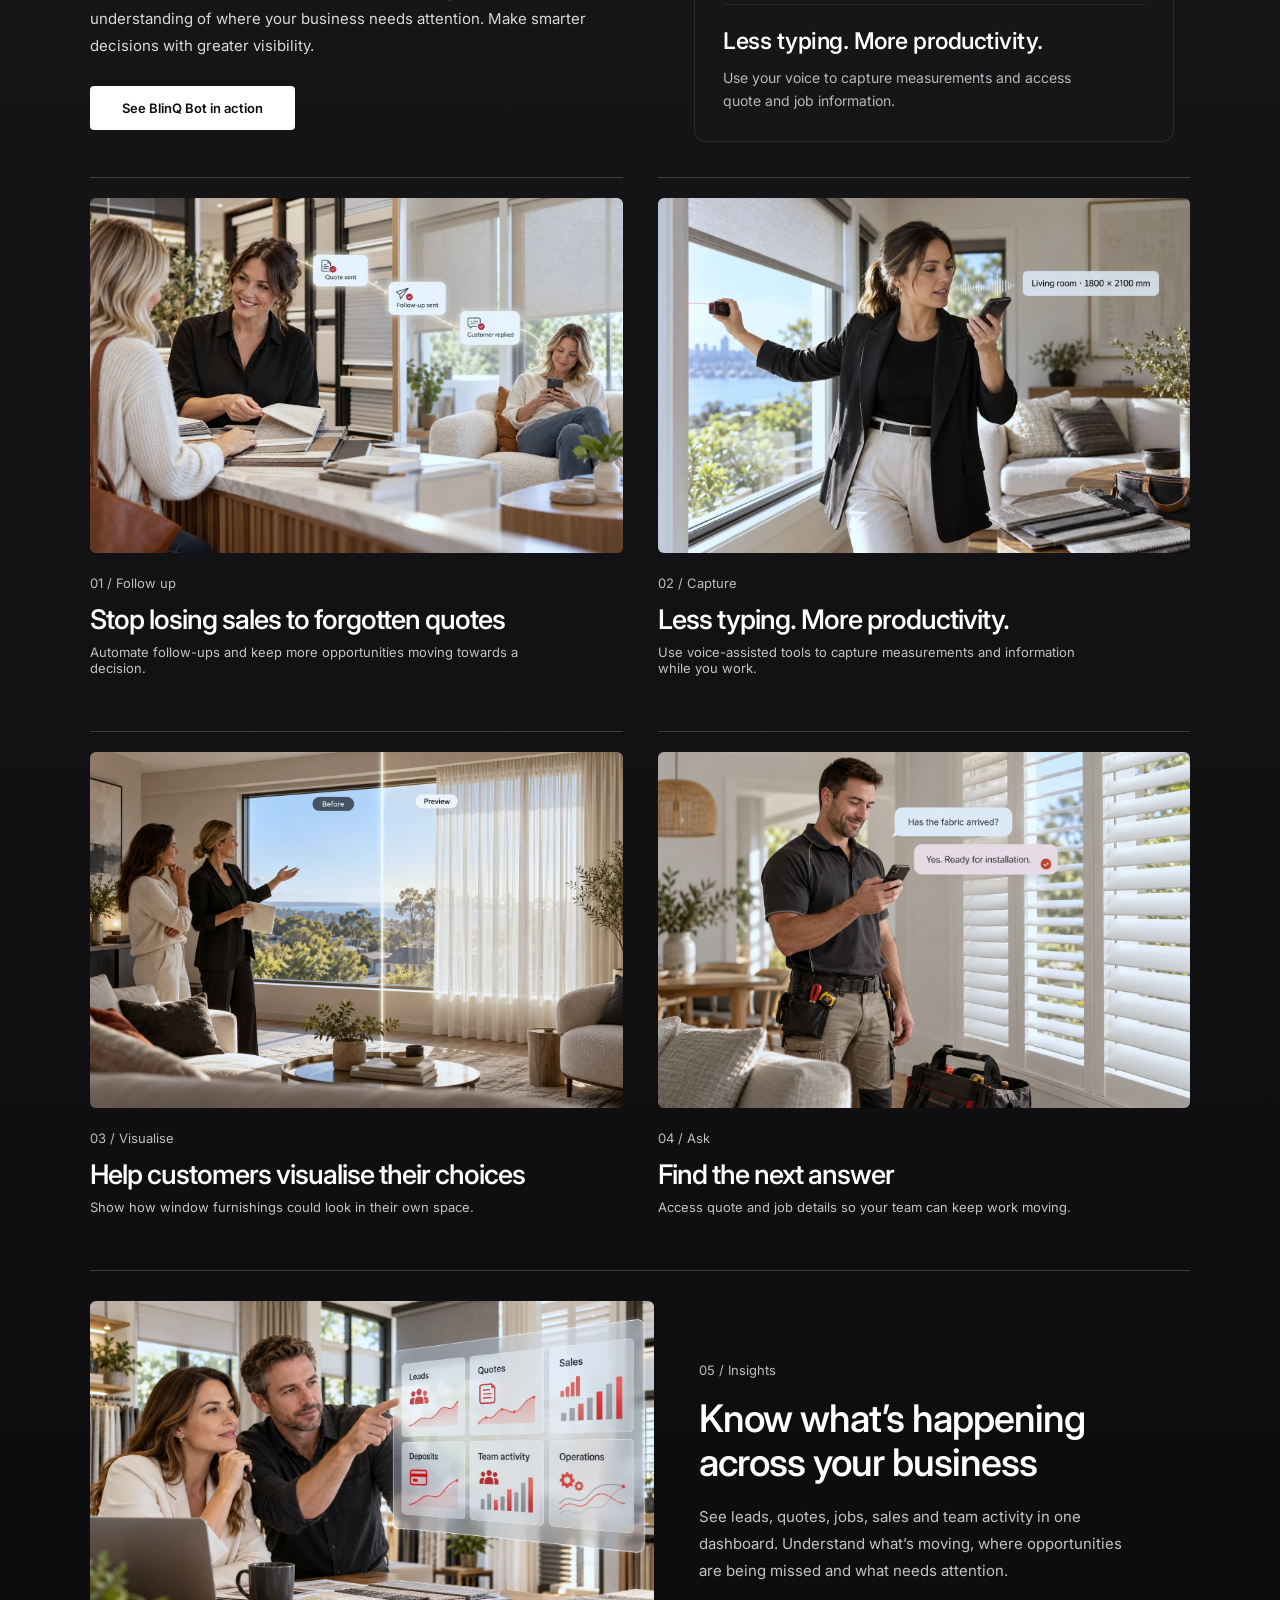
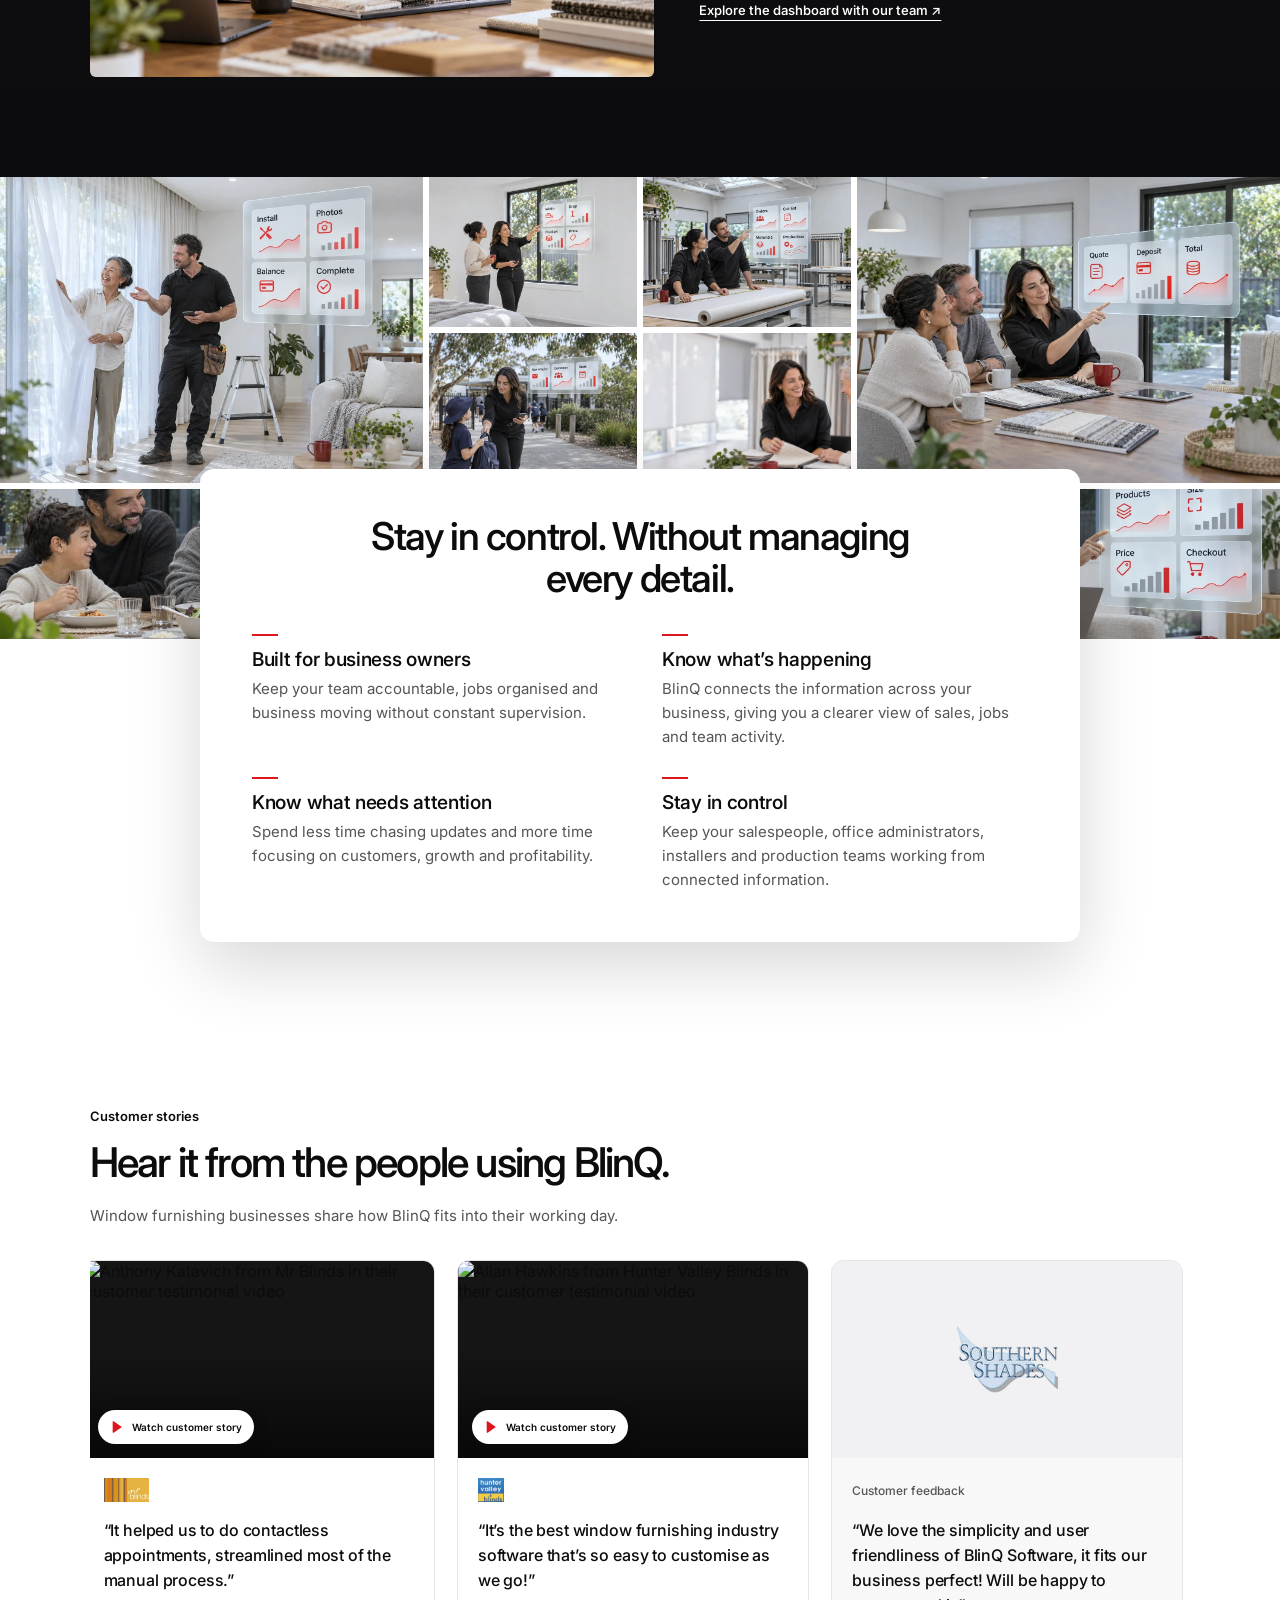
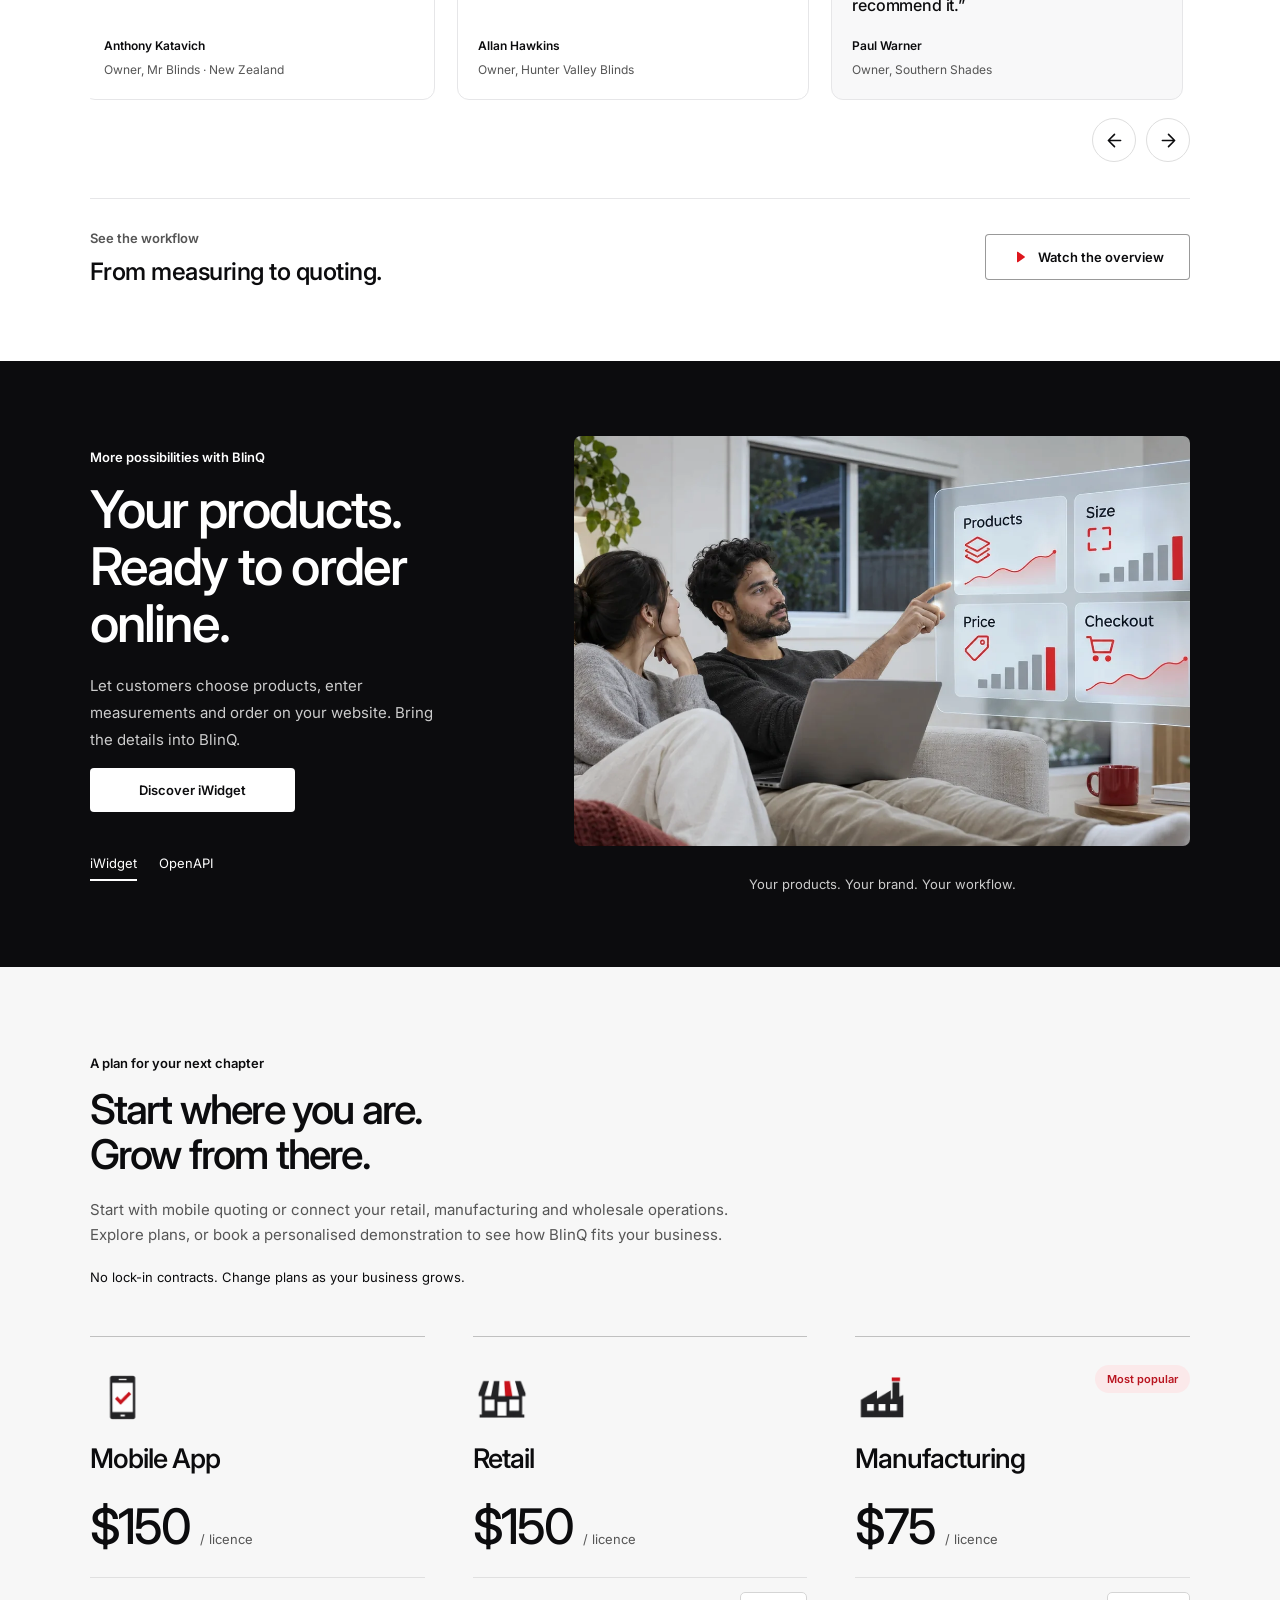
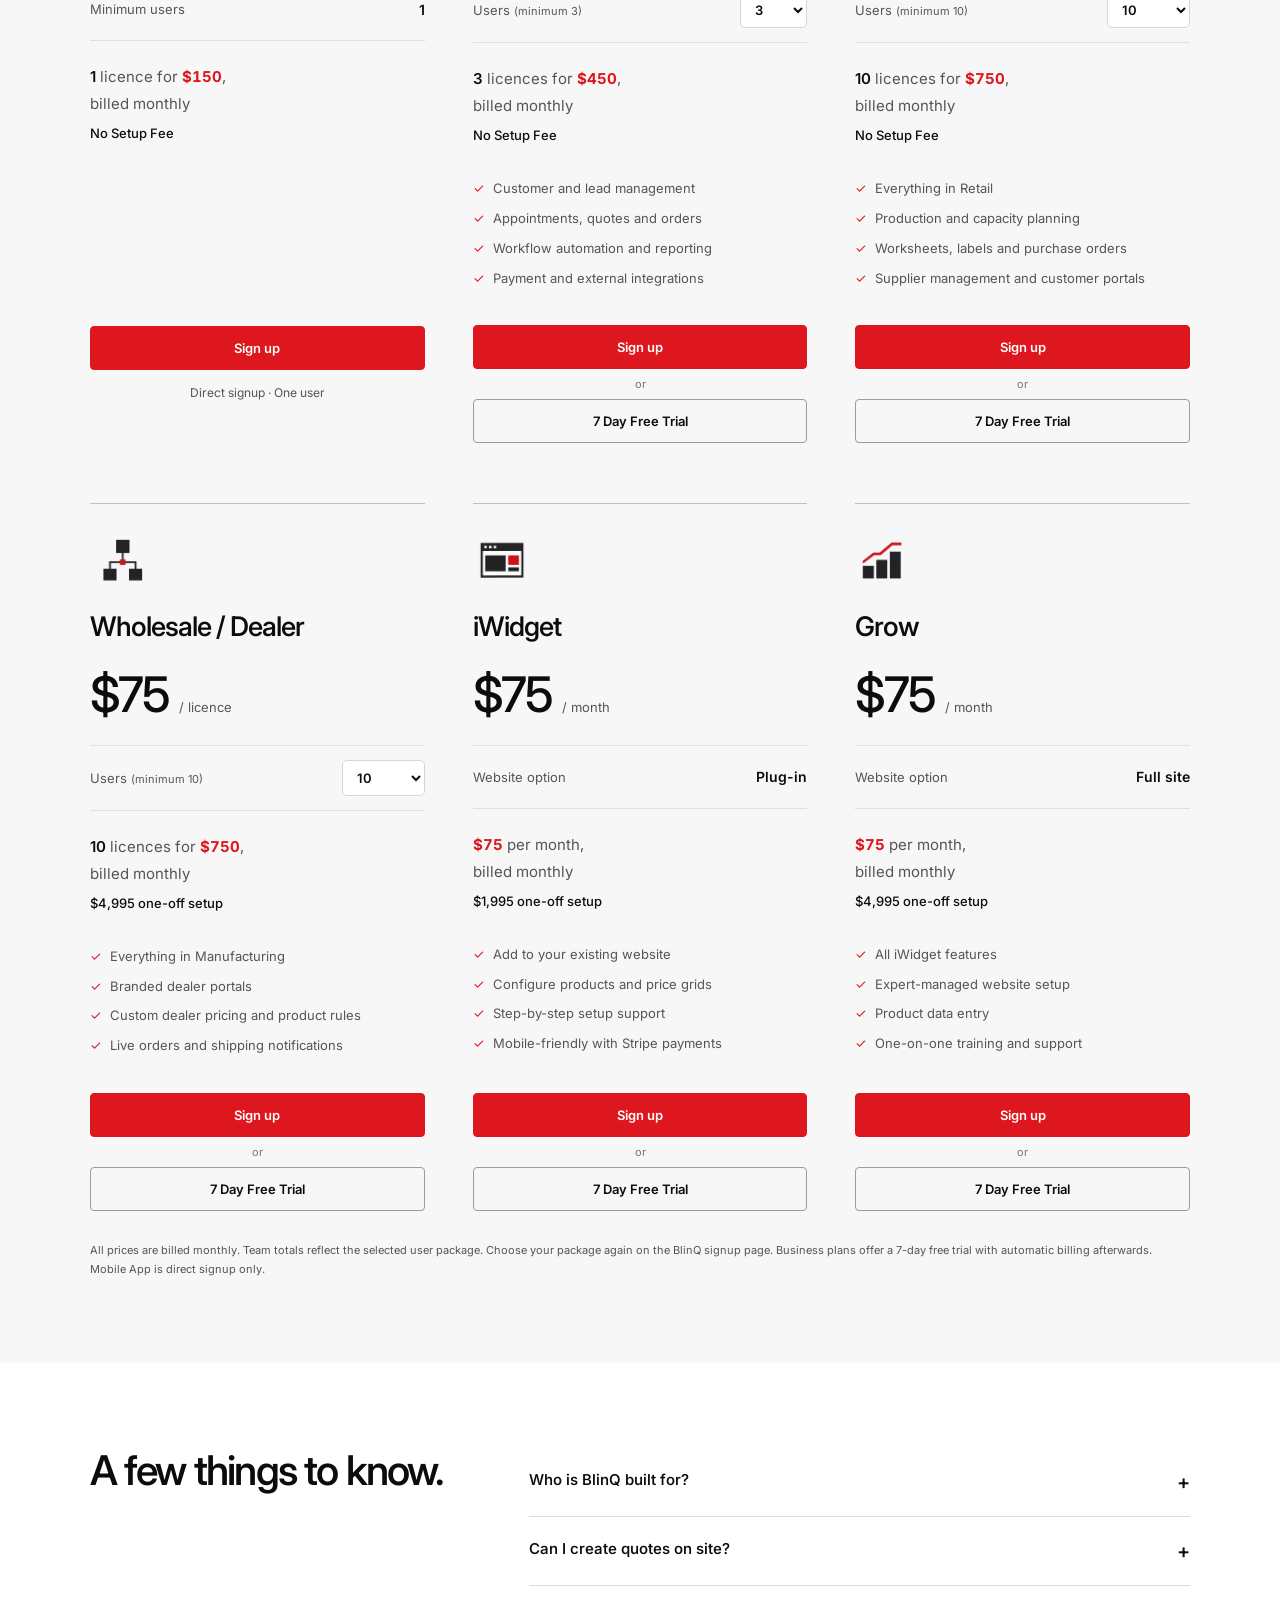
==== commit 8eef2d3b: "BlinQ Marketplace: business directory and two sample profiles - marketplace.html: search, state, bus" ====
--- a/index.html
+++ b/index.html
@@ -2,10 +2,10 @@
 <html lang="en-AU"><head><meta charset="utf-8"><meta name="viewport" content="width=device-width,initial-scale=1"><meta name="robots" content="noindex"><meta content="Run your window furnishing business from one connected platform. BlinQ connects customers, quotes, orders, production, installations and payments." name="description"/><title>BlinQ | Window furnishing business management software</title><link rel="icon" href="assets/favicon.webp"><link rel="preconnect" href="https://fonts.googleapis.com"><link rel="preconnect" href="https://fonts.gstatic.com" crossorigin><link rel="stylesheet" href="https://fonts.googleapis.com/css2?family=Inter:wght@400;450;500;550;600;650;700&amp;display=swap"><link rel="stylesheet" href="style.css?v=82af941a"></head><body>
 <div class="site-container">
 <a class="skip" href="#main">Skip to content</a>
-<header><div class="header-inner"><a href="#home" aria-label="BlinQ home"><img class="logo" src="assets/blinq-logo.webp" alt="BlinQ Software"></a><nav aria-label="Main navigation"><button data-menu="solutions" aria-expanded="false" aria-controls="solutions">Solutions<svg class="nav-chevron" viewBox="0 0 24 24" fill="none" stroke="currentColor" stroke-width="2" stroke-linecap="round" stroke-linejoin="round" aria-hidden="true"><path d="m6 9 6 6 6-6"/></svg></button><button data-menu="industries-menu" aria-expanded="false" aria-controls="industries-menu">Industries<svg class="nav-chevron" viewBox="0 0 24 24" fill="none" stroke="currentColor" stroke-width="2" stroke-linecap="round" stroke-linejoin="round" aria-hidden="true"><path d="m6 9 6 6 6-6"/></svg></button><a href="#ai">BlinQ Bot</a><a href="#pricing">Pricing</a><button data-menu="resources-menu" aria-expanded="false" aria-controls="resources-menu">Resources<svg class="nav-chevron" viewBox="0 0 24 24" fill="none" stroke="currentColor" stroke-width="2" stroke-linecap="round" stroke-linejoin="round" aria-hidden="true"><path d="m6 9 6 6 6-6"/></svg></button></nav><div class="utilities"><a href="mailto:support@blinq.com.au" class="list-biz" data-contact><svg viewBox="0 0 24 24" fill="none" stroke="currentColor" stroke-width="1.7" stroke-linecap="round" stroke-linejoin="round" aria-hidden="true"><path d="M3 9 4.5 4h15L21 9"/><path d="M4 9v11h16V9"/><path d="M3 9a3 3 0 0 0 6 0 3 3 0 0 0 6 0 3 3 0 0 0 6 0"/><path d="M10 20v-5h4v5"/></svg><span>List your business</span></a><a href="https://users.blinq.com.au" class="login">Log in</a><button id="mobile-menu" aria-expanded="false">Menu</button></div></div></header>
-<div class="mega mega-float" id="solutions" hidden><div class="res-panel"><div class="res-col res-learn"><p class="res-heading">Window furnishing packages</p><ul class="sol-grid"><li><a class="sol-item" href="#retail"><span class="sol-icon"><i class="sol-pkg" style="--pkg:50% 0%" aria-hidden="true"></i></span><span class="sol-text"><b>Retail</b><small>Enquiries, quotes, orders and installations</small></span></a></li><li><a class="sol-item" href="#manufacturing"><span class="sol-icon"><i class="sol-pkg" style="--pkg:100% 0%" aria-hidden="true"></i></span><span class="sol-text"><b>Manufacturing</b><small>Customer orders, production and dispatch</small></span></a></li><li><a class="sol-item" href="#wholesale"><span class="sol-icon"><i class="sol-pkg" style="--pkg:0% 100%" aria-hidden="true"></i></span><span class="sol-text"><b>Wholesale and dealers</b><small>Connected ordering for dealers</small></span></a></li><li><a class="sol-item" href="#mobile"><span class="sol-icon"><i class="sol-pkg" style="--pkg:0% 0%" aria-hidden="true"></i></span><span class="sol-text"><b>Mobile App</b><small>Measure and quote with the customer</small></span></a></li><li><a class="sol-item" href="#growth"><span class="sol-icon"><i class="sol-pkg" style="--pkg:50% 100%" aria-hidden="true"></i></span><span class="sol-text"><b>Online ordering</b><small>Customers order from your website</small></span></a></li><li><a class="sol-item sol-other" href="#industries" data-industries aria-haspopup="dialog"><span class="sol-icon"><i class="sol-pkg" style="--pkg:100% 100%" aria-hidden="true"></i></span><span class="sol-text"><b>Other industries</b><small>Beyond window furnishing · 87 trades</small></span></a></li></ul></div><div class="res-col sol-start"><p class="res-heading">Get started</p><ul><li><a class="sol-item" href="https://calendly.com/blinq/team"><span class="sol-icon"><svg viewBox="0 0 24 24" fill="none" stroke="currentColor" stroke-width="1.7" stroke-linecap="round" stroke-linejoin="round" aria-hidden="true"><rect x="3" y="4" width="18" height="18" rx="2"/><path d="M16 2v4M8 2v4M3 10h18M8 14h.01M12 14h.01M16 14h.01M8 18h.01M12 18h.01"/></svg></span><span class="sol-text"><b>Book a demo</b><small>Personalised to your business</small></span></a></li><li><a class="sol-item" href="#trial"><span class="sol-icon"><svg viewBox="0 0 24 24" fill="none" stroke="currentColor" stroke-width="1.7" stroke-linecap="round" stroke-linejoin="round" aria-hidden="true"><path d="M13 2 3 14h9l-1 8 10-12h-9z"/></svg></span><span class="sol-text"><b>Start a free trial</b><small>Try BlinQ free for 7 days</small></span></a></li><li><a class="sol-item" href="#pricing"><span class="sol-icon"><svg viewBox="0 0 24 24" fill="none" stroke="currentColor" stroke-width="1.7" stroke-linecap="round" stroke-linejoin="round" aria-hidden="true"><path d="m20.6 13.4-7.2 7.2a2 2 0 0 1-2.8 0L3 13V3h10l7.6 7.6a2 2 0 0 1 0 2.8z"/><circle cx="7.5" cy="7.5" r="1.5"/></svg></span><span class="sol-text"><b>Pricing</b><small>Plans and user packages</small></span></a></li></ul></div></div><div class="mega-mobile"><div class="mega-resources-mobile"><p class="res-heading">Window furnishing packages</p><ul class="sol-list" data-copy="#solutions .res-learn li"></ul></div><details class="mega-industries-mobile"><summary>All industries<span>87</span></summary><ul data-copy="#industries-menu .ind-grid li"></ul></details><div class="mega-links"><a href="#ai">BlinQ Bot</a><a href="#pricing">Pricing</a><a href="https://users.blinq.com.au">Log in</a><a href="mailto:support@blinq.com.au" data-contact>List your business</a></div><div class="mega-resources-mobile"><p class="res-heading">Resources</p><ul data-copy="#resources-menu .res-col li"></ul></div></div></div>
+<header><div class="header-inner"><a href="#home" aria-label="BlinQ home"><img class="logo" src="assets/blinq-logo.webp" alt="BlinQ Software"></a><nav aria-label="Main navigation"><button data-menu="solutions" aria-expanded="false" aria-controls="solutions">Solutions<svg class="nav-chevron" viewBox="0 0 24 24" fill="none" stroke="currentColor" stroke-width="2" stroke-linecap="round" stroke-linejoin="round" aria-hidden="true"><path d="m6 9 6 6 6-6"/></svg></button><button data-menu="industries-menu" aria-expanded="false" aria-controls="industries-menu">Industries<svg class="nav-chevron" viewBox="0 0 24 24" fill="none" stroke="currentColor" stroke-width="2" stroke-linecap="round" stroke-linejoin="round" aria-hidden="true"><path d="m6 9 6 6 6-6"/></svg></button><a href="#ai">BlinQ Bot</a><a href="#pricing">Pricing</a><button data-menu="resources-menu" aria-expanded="false" aria-controls="resources-menu">Resources<svg class="nav-chevron" viewBox="0 0 24 24" fill="none" stroke="currentColor" stroke-width="2" stroke-linecap="round" stroke-linejoin="round" aria-hidden="true"><path d="m6 9 6 6 6-6"/></svg></button></nav><div class="utilities"><a href="marketplace.html#list-your-business" class="list-biz"><svg viewBox="0 0 24 24" fill="none" stroke="currentColor" stroke-width="1.7" stroke-linecap="round" stroke-linejoin="round" aria-hidden="true"><path d="M3 9 4.5 4h15L21 9"/><path d="M4 9v11h16V9"/><path d="M3 9a3 3 0 0 0 6 0 3 3 0 0 0 6 0 3 3 0 0 0 6 0"/><path d="M10 20v-5h4v5"/></svg><span>List your business</span></a><a href="https://users.blinq.com.au" class="login">Log in</a><button id="mobile-menu" aria-expanded="false">Menu</button></div></div></header>
+<div class="mega mega-float" id="solutions" hidden><div class="res-panel"><div class="res-col res-learn"><p class="res-heading">Window furnishing packages</p><ul class="sol-grid"><li><a class="sol-item" href="#retail"><span class="sol-icon"><i class="sol-pkg" style="--pkg:50% 0%" aria-hidden="true"></i></span><span class="sol-text"><b>Retail</b><small>Enquiries, quotes, orders and installations</small></span></a></li><li><a class="sol-item" href="#manufacturing"><span class="sol-icon"><i class="sol-pkg" style="--pkg:100% 0%" aria-hidden="true"></i></span><span class="sol-text"><b>Manufacturing</b><small>Customer orders, production and dispatch</small></span></a></li><li><a class="sol-item" href="#wholesale"><span class="sol-icon"><i class="sol-pkg" style="--pkg:0% 100%" aria-hidden="true"></i></span><span class="sol-text"><b>Wholesale and dealers</b><small>Connected ordering for dealers</small></span></a></li><li><a class="sol-item" href="#mobile"><span class="sol-icon"><i class="sol-pkg" style="--pkg:0% 0%" aria-hidden="true"></i></span><span class="sol-text"><b>Mobile App</b><small>Measure and quote with the customer</small></span></a></li><li><a class="sol-item" href="#growth"><span class="sol-icon"><i class="sol-pkg" style="--pkg:50% 100%" aria-hidden="true"></i></span><span class="sol-text"><b>Online ordering</b><small>Customers order from your website</small></span></a></li><li><a class="sol-item sol-other" href="#industries" data-industries aria-haspopup="dialog"><span class="sol-icon"><i class="sol-pkg" style="--pkg:100% 100%" aria-hidden="true"></i></span><span class="sol-text"><b>Other industries</b><small>Beyond window furnishing · 87 trades</small></span></a></li></ul></div><div class="res-col sol-start"><p class="res-heading">Get started</p><ul><li><a class="sol-item" href="https://calendly.com/blinq/team"><span class="sol-icon"><svg viewBox="0 0 24 24" fill="none" stroke="currentColor" stroke-width="1.7" stroke-linecap="round" stroke-linejoin="round" aria-hidden="true"><rect x="3" y="4" width="18" height="18" rx="2"/><path d="M16 2v4M8 2v4M3 10h18M8 14h.01M12 14h.01M16 14h.01M8 18h.01M12 18h.01"/></svg></span><span class="sol-text"><b>Book a demo</b><small>Personalised to your business</small></span></a></li><li><a class="sol-item" href="#trial"><span class="sol-icon"><svg viewBox="0 0 24 24" fill="none" stroke="currentColor" stroke-width="1.7" stroke-linecap="round" stroke-linejoin="round" aria-hidden="true"><path d="M13 2 3 14h9l-1 8 10-12h-9z"/></svg></span><span class="sol-text"><b>Start a free trial</b><small>Try BlinQ free for 7 days</small></span></a></li><li><a class="sol-item" href="#pricing"><span class="sol-icon"><svg viewBox="0 0 24 24" fill="none" stroke="currentColor" stroke-width="1.7" stroke-linecap="round" stroke-linejoin="round" aria-hidden="true"><path d="m20.6 13.4-7.2 7.2a2 2 0 0 1-2.8 0L3 13V3h10l7.6 7.6a2 2 0 0 1 0 2.8z"/><circle cx="7.5" cy="7.5" r="1.5"/></svg></span><span class="sol-text"><b>Pricing</b><small>Plans and user packages</small></span></a></li></ul></div></div><div class="mega-mobile"><div class="mega-resources-mobile"><p class="res-heading">Window furnishing packages</p><ul class="sol-list" data-copy="#solutions .res-learn li"></ul></div><details class="mega-industries-mobile"><summary>All industries<span>87</span></summary><ul data-copy="#industries-menu .ind-grid li"></ul></details><div class="mega-links"><a href="#ai">BlinQ Bot</a><a href="#pricing">Pricing</a><a href="https://users.blinq.com.au">Log in</a><a href="marketplace.html#list-your-business">List your business</a></div><div class="mega-resources-mobile"><p class="res-heading">Resources</p><ul data-copy="#resources-menu .res-col li"></ul></div></div></div>
 <div class="mega mega-float mega-industries" id="industries-menu" hidden><div class="res-panel"><div class="ind-head"><div><p class="res-heading">All industries · 87</p><p class="ind-sub">From first quote to final payment, BlinQ works for every business below.</p></div><a class="ind-cta" href="https://calendly.com/blinq/team">See how BlinQ fits your business<svg viewBox="0 0 24 24" fill="none" stroke="currentColor" stroke-width="2" stroke-linecap="round" stroke-linejoin="round" aria-hidden="true"><path d="M5 12h14M13 6l6 6-6 6"/></svg></a></div><div class="ind-grid"><div class="ind-col"><p class="ind-range">A – B</p><ul><li>Antenna Services</li><li>Appliance Installation</li><li>Appliance Repair</li><li>Arborist</li><li>Architect</li><li>Asbestos Removal</li><li>Awning</li><li>Balustrades</li><li>Bathroom Renovation</li><li>Blinds</li><li>Blinds Suppliers</li><li>Bricklayer</li><li>Builders</li><li>Building Designers</li><li>Building Inspection</li><li>Building Suppliers</li></ul></div><div class="ind-col"><p class="ind-range">C – D</p><ul><li>Cabinet Makers</li><li>Carpenters</li><li>Carpet Cleaning</li><li>Carports</li><li>Cladding</li><li>Commercial Cleaning</li><li>Concrete Resurfacing</li><li>Concreting</li><li>Curtains</li><li>Decking</li><li>Demolition</li><li>Doors</li><li>Drafting</li></ul></div><div class="ind-col"><p class="ind-range">E – G</p><ul><li>Electricians</li><li>Excavation</li><li>Extension Design</li><li>Fencing</li><li>Garages</li><li>Garden Clean-Up</li><li>Gardeners</li><li>Gas Fitters</li><li>Gates</li><li>Gazebo</li><li>Glazier</li><li>Gutter Cleaning</li><li>Guttering</li></ul></div><div class="ind-col"><p class="ind-range">H – L</p><ul><li>Handyman</li><li>Home Security</li><li>Hot Water Systems</li><li>House Cleaning</li><li>HVAC</li><li>Insulation</li><li>Interior Decorators</li><li>Interior Designers</li><li>Irrigation Systems</li><li>Kitchens</li><li>Landscapers</li><li>Lawn and Turf</li><li>Lighting</li></ul></div><div class="ind-col"><p class="ind-range">P – R</p><ul><li>Painters</li><li>Patios</li><li>Pavers</li><li>Pergolas</li><li>Pest Control</li><li>Plastering</li><li>Plumbing</li><li>Pool Fencing</li><li>Pressure Cleaner</li><li>Rainwater Tanks</li><li>Removalists</li><li>Rendering</li><li>Retaining Walls</li><li>Roof Repairs</li><li>Roofing</li><li>Rubbish Removal</li></ul></div><div class="ind-col"><p class="ind-range">S – W</p><ul><li>Security Screen Doors</li><li>Shopfitters</li><li>Shower Screens</li><li>Skylights</li><li>Solar Power</li><li>Splashbacks</li><li>Tilers</li><li>Timber Flooring</li><li>Tree Fellers</li><li>Verandah Builders</li><li>Wardrobe Builders</li><li>Waterproofing</li><li>Window Cleaners</li><li>Window Installers</li><li>Window Repair</li><li>Window Tinting</li></ul></div></div></div></div>
-<div class="mega mega-float mega-resources" id="resources-menu" hidden><div class="res-panel"><div class="res-col res-learn"><p class="res-heading">Learn and connect</p><div class="res-pair"><ul><li><a href="https://www.blinq.com.au/faqs" target="_blank" rel="noopener"><svg viewBox="0 0 24 24" fill="none" stroke="currentColor" stroke-width="1.7" stroke-linecap="round" stroke-linejoin="round" aria-hidden="true"><path d="M2 4h6a4 4 0 0 1 4 4v13a3 3 0 0 0-3-3H2z"/><path d="M22 4h-6a4 4 0 0 0-4 4v13a3 3 0 0 1 3-3h7z"/></svg><span>Knowledge base</span></a></li><li><a href="https://www.youtube.com/@BlinQ-Software" target="_blank" rel="noopener"><svg viewBox="0 0 24 24" fill="none" stroke="currentColor" stroke-width="1.7" stroke-linecap="round" stroke-linejoin="round" aria-hidden="true"><circle cx="12" cy="12" r="10"/><path d="m10 8 6 4-6 4z"/></svg><span>Video tutorials</span></a></li><li><a href="https://blogs.blinq.com.au/" target="_blank" rel="noopener"><svg viewBox="0 0 24 24" fill="none" stroke="currentColor" stroke-width="1.7" stroke-linecap="round" stroke-linejoin="round" aria-hidden="true"><path d="M12 20h9"/><path d="M16.5 3.5a2.1 2.1 0 0 1 3 3L7 19l-4 1 1-4z"/></svg><span>Blogs</span></a></li><li><a href="#stories"><svg viewBox="0 0 24 24" fill="none" stroke="currentColor" stroke-width="1.7" stroke-linecap="round" stroke-linejoin="round" aria-hidden="true"><path d="M7 10v12"/><path d="M15 5.9 14 10h5.8a2 2 0 0 1 1.9 2.5l-2.3 8A2 2 0 0 1 17.5 22H4a2 2 0 0 1-2-2v-8a2 2 0 0 1 2-2h2.8a2 2 0 0 0 1.8-1.1L12 2a3.1 3.1 0 0 1 3 3.9z"/></svg><span>Customer stories</span></a></li></ul><ul><li><a href="#faq"><svg viewBox="0 0 24 24" fill="none" stroke="currentColor" stroke-width="1.7" stroke-linecap="round" stroke-linejoin="round" aria-hidden="true"><circle cx="12" cy="12" r="10"/><path d="M9.1 9a3 3 0 0 1 5.8 1c0 2-3 3-3 3"/><path d="M12 17h.01"/></svg><span>Common questions</span></a></li><li><a href="https://api.blinq.com.au/documentation/" target="_blank" rel="noopener"><svg viewBox="0 0 24 24" fill="none" stroke="currentColor" stroke-width="1.7" stroke-linecap="round" stroke-linejoin="round" aria-hidden="true"><path d="m16 18 6-6-6-6"/><path d="m8 6-6 6 6 6"/></svg><span>API documentation</span></a></li><li><a href="https://apps.blinq.com.au/" target="_blank" rel="noopener"><svg viewBox="0 0 24 24" fill="none" stroke="currentColor" stroke-width="1.7" stroke-linecap="round" stroke-linejoin="round" aria-hidden="true"><path d="M12 22v-5M9 8V2M15 8V2"/><path d="M18 8v5a4 4 0 0 1-4 4h-4a4 4 0 0 1-4-4V8z"/></svg><span>Explore integrations</span></a></li><li><a href="https://marketplace.blinq.com.au/" target="_blank" rel="noopener"><svg viewBox="0 0 24 24" fill="none" stroke="currentColor" stroke-width="1.7" stroke-linecap="round" stroke-linejoin="round" aria-hidden="true"><path d="M3 9 4.5 4h15L21 9"/><path d="M4 9v11h16V9"/><path d="M3 9a3 3 0 0 0 6 0 3 3 0 0 0 6 0 3 3 0 0 0 6 0"/><path d="M10 20v-5h4v5"/></svg><span>Marketplace</span></a></li></ul></div></div><div class="res-col"><p class="res-heading">Support</p><ul><li><a href="mailto:support@blinq.com.au" data-contact><svg viewBox="0 0 24 24" fill="none" stroke="currentColor" stroke-width="1.7" stroke-linecap="round" stroke-linejoin="round" aria-hidden="true"><rect x="2" y="4" width="20" height="16" rx="2"/><path d="m22 7-10 6L2 7"/></svg><span>Contact us</span></a></li><li><a href="https://calendly.com/blinq/team"><svg viewBox="0 0 24 24" fill="none" stroke="currentColor" stroke-width="1.7" stroke-linecap="round" stroke-linejoin="round" aria-hidden="true"><rect x="3" y="4" width="18" height="18" rx="2"/><path d="M16 2v4M8 2v4M3 10h18M8 14h.01M12 14h.01M16 14h.01M8 18h.01M12 18h.01"/></svg><span>Schedule an appointment</span></a></li><li><a href="#trial"><svg viewBox="0 0 24 24" fill="none" stroke="currentColor" stroke-width="1.7" stroke-linecap="round" stroke-linejoin="round" aria-hidden="true"><path d="M13 2 3 14h9l-1 8 10-12h-9z"/></svg><span>Start a free trial</span></a></li><li><a href="https://calendly.com/blinq/team"><svg viewBox="0 0 24 24" fill="none" stroke="currentColor" stroke-width="1.7" stroke-linecap="round" stroke-linejoin="round" aria-hidden="true"><rect x="3" y="4" width="18" height="18" rx="2"/><path d="M16 2v4M8 2v4M3 10h18M8 14h.01M12 14h.01M16 14h.01M8 18h.01M12 18h.01"/></svg><span>Book a demo</span></a></li></ul></div><div class="res-col"><p class="res-heading">Company</p><ul><li><a href="https://www.youtube.com/watch?v=9aikpx1hb-g" data-video="9aikpx1hb-g" data-video-title="Why we built BlinQ"><svg viewBox="0 0 24 24" fill="none" stroke="currentColor" stroke-width="1.7" stroke-linecap="round" stroke-linejoin="round" aria-hidden="true"><circle cx="12" cy="12" r="10"/><path d="M12 16v-4M12 8h.01"/></svg><span>About us</span></a></li><li><a href="https://partners.blinq.com.au/" target="_blank" rel="noopener"><svg viewBox="0 0 24 24" fill="none" stroke="currentColor" stroke-width="1.7" stroke-linecap="round" stroke-linejoin="round" aria-hidden="true"><rect x="2" y="7" width="20" height="14" rx="2"/><path d="M16 21V5a2 2 0 0 0-2-2h-4a2 2 0 0 0-2 2v16"/></svg><span>Partners</span></a></li><li><a href="https://careers.blinq.com.au/" target="_blank" rel="noopener"><svg viewBox="0 0 24 24" fill="none" stroke="currentColor" stroke-width="1.7" stroke-linecap="round" stroke-linejoin="round" aria-hidden="true"><path d="M16 21v-2a4 4 0 0 0-4-4H6a4 4 0 0 0-4 4v2"/><circle cx="9" cy="7" r="4"/><path d="M22 21v-2a4 4 0 0 0-3-3.9M16 3.1a4 4 0 0 1 0 7.8"/></svg><span>Careers</span></a></li></ul></div></div></div><div id="shade" hidden></div>
+<div class="mega mega-float mega-resources" id="resources-menu" hidden><div class="res-panel"><div class="res-col res-learn"><p class="res-heading">Learn and connect</p><div class="res-pair"><ul><li><a href="https://www.blinq.com.au/faqs" target="_blank" rel="noopener"><svg viewBox="0 0 24 24" fill="none" stroke="currentColor" stroke-width="1.7" stroke-linecap="round" stroke-linejoin="round" aria-hidden="true"><path d="M2 4h6a4 4 0 0 1 4 4v13a3 3 0 0 0-3-3H2z"/><path d="M22 4h-6a4 4 0 0 0-4 4v13a3 3 0 0 1 3-3h7z"/></svg><span>Knowledge base</span></a></li><li><a href="https://www.youtube.com/@BlinQ-Software" target="_blank" rel="noopener"><svg viewBox="0 0 24 24" fill="none" stroke="currentColor" stroke-width="1.7" stroke-linecap="round" stroke-linejoin="round" aria-hidden="true"><circle cx="12" cy="12" r="10"/><path d="m10 8 6 4-6 4z"/></svg><span>Video tutorials</span></a></li><li><a href="https://blogs.blinq.com.au/" target="_blank" rel="noopener"><svg viewBox="0 0 24 24" fill="none" stroke="currentColor" stroke-width="1.7" stroke-linecap="round" stroke-linejoin="round" aria-hidden="true"><path d="M12 20h9"/><path d="M16.5 3.5a2.1 2.1 0 0 1 3 3L7 19l-4 1 1-4z"/></svg><span>Blogs</span></a></li><li><a href="#stories"><svg viewBox="0 0 24 24" fill="none" stroke="currentColor" stroke-width="1.7" stroke-linecap="round" stroke-linejoin="round" aria-hidden="true"><path d="M7 10v12"/><path d="M15 5.9 14 10h5.8a2 2 0 0 1 1.9 2.5l-2.3 8A2 2 0 0 1 17.5 22H4a2 2 0 0 1-2-2v-8a2 2 0 0 1 2-2h2.8a2 2 0 0 0 1.8-1.1L12 2a3.1 3.1 0 0 1 3 3.9z"/></svg><span>Customer stories</span></a></li></ul><ul><li><a href="#faq"><svg viewBox="0 0 24 24" fill="none" stroke="currentColor" stroke-width="1.7" stroke-linecap="round" stroke-linejoin="round" aria-hidden="true"><circle cx="12" cy="12" r="10"/><path d="M9.1 9a3 3 0 0 1 5.8 1c0 2-3 3-3 3"/><path d="M12 17h.01"/></svg><span>Common questions</span></a></li><li><a href="https://api.blinq.com.au/documentation/" target="_blank" rel="noopener"><svg viewBox="0 0 24 24" fill="none" stroke="currentColor" stroke-width="1.7" stroke-linecap="round" stroke-linejoin="round" aria-hidden="true"><path d="m16 18 6-6-6-6"/><path d="m8 6-6 6 6 6"/></svg><span>API documentation</span></a></li><li><a href="https://apps.blinq.com.au/" target="_blank" rel="noopener"><svg viewBox="0 0 24 24" fill="none" stroke="currentColor" stroke-width="1.7" stroke-linecap="round" stroke-linejoin="round" aria-hidden="true"><path d="M12 22v-5M9 8V2M15 8V2"/><path d="M18 8v5a4 4 0 0 1-4 4h-4a4 4 0 0 1-4-4V8z"/></svg><span>Explore integrations</span></a></li><li><a href="marketplace.html"><svg viewBox="0 0 24 24" fill="none" stroke="currentColor" stroke-width="1.7" stroke-linecap="round" stroke-linejoin="round" aria-hidden="true"><path d="M3 9 4.5 4h15L21 9"/><path d="M4 9v11h16V9"/><path d="M3 9a3 3 0 0 0 6 0 3 3 0 0 0 6 0 3 3 0 0 0 6 0"/><path d="M10 20v-5h4v5"/></svg><span>Marketplace</span></a></li></ul></div></div><div class="res-col"><p class="res-heading">Support</p><ul><li><a href="mailto:support@blinq.com.au" data-contact><svg viewBox="0 0 24 24" fill="none" stroke="currentColor" stroke-width="1.7" stroke-linecap="round" stroke-linejoin="round" aria-hidden="true"><rect x="2" y="4" width="20" height="16" rx="2"/><path d="m22 7-10 6L2 7"/></svg><span>Contact us</span></a></li><li><a href="https://calendly.com/blinq/team"><svg viewBox="0 0 24 24" fill="none" stroke="currentColor" stroke-width="1.7" stroke-linecap="round" stroke-linejoin="round" aria-hidden="true"><rect x="3" y="4" width="18" height="18" rx="2"/><path d="M16 2v4M8 2v4M3 10h18M8 14h.01M12 14h.01M16 14h.01M8 18h.01M12 18h.01"/></svg><span>Schedule an appointment</span></a></li><li><a href="#trial"><svg viewBox="0 0 24 24" fill="none" stroke="currentColor" stroke-width="1.7" stroke-linecap="round" stroke-linejoin="round" aria-hidden="true"><path d="M13 2 3 14h9l-1 8 10-12h-9z"/></svg><span>Start a free trial</span></a></li><li><a href="https://calendly.com/blinq/team"><svg viewBox="0 0 24 24" fill="none" stroke="currentColor" stroke-width="1.7" stroke-linecap="round" stroke-linejoin="round" aria-hidden="true"><rect x="3" y="4" width="18" height="18" rx="2"/><path d="M16 2v4M8 2v4M3 10h18M8 14h.01M12 14h.01M16 14h.01M8 18h.01M12 18h.01"/></svg><span>Book a demo</span></a></li></ul></div><div class="res-col"><p class="res-heading">Company</p><ul><li><a href="https://www.youtube.com/watch?v=9aikpx1hb-g" data-video="9aikpx1hb-g" data-video-title="Why we built BlinQ"><svg viewBox="0 0 24 24" fill="none" stroke="currentColor" stroke-width="1.7" stroke-linecap="round" stroke-linejoin="round" aria-hidden="true"><circle cx="12" cy="12" r="10"/><path d="M12 16v-4M12 8h.01"/></svg><span>About us</span></a></li><li><a href="https://partners.blinq.com.au/" target="_blank" rel="noopener"><svg viewBox="0 0 24 24" fill="none" stroke="currentColor" stroke-width="1.7" stroke-linecap="round" stroke-linejoin="round" aria-hidden="true"><rect x="2" y="7" width="20" height="14" rx="2"/><path d="M16 21V5a2 2 0 0 0-2-2h-4a2 2 0 0 0-2 2v16"/></svg><span>Partners</span></a></li><li><a href="https://careers.blinq.com.au/" target="_blank" rel="noopener"><svg viewBox="0 0 24 24" fill="none" stroke="currentColor" stroke-width="1.7" stroke-linecap="round" stroke-linejoin="round" aria-hidden="true"><path d="M16 21v-2a4 4 0 0 0-4-4H6a4 4 0 0 0-4 4v2"/><circle cx="9" cy="7" r="4"/><path d="M22 21v-2a4 4 0 0 0-3-3.9M16 3.1a4 4 0 0 1 0 7.8"/></svg><span>Careers</span></a></li></ul></div></div></div><div id="shade" hidden></div>
 <main id="main"><div class="section-band band-image"><div class="section-frame"><section class="hero-wrap" id="home" aria-label="Discover BlinQ">
 <div class="hero">
 <div class="hero-media" id="hero-media"><img class="is-active" src="assets/scenes/hero-clearer-way.webp" alt="A consultant walking to her van after a customer visit, tablet in hand" fetchpriority="high"></div>
@@ -80,9 +80,9 @@
 <div class="suite-grid"><div class="suite-item"><div class="suite-icon"><svg viewBox="0 0 24 24" fill="none" stroke="currentColor" stroke-width="1.6" stroke-linecap="round" stroke-linejoin="round" aria-hidden="true"><path d="M17 21v-2a4 4 0 0 0-4-4H5a4 4 0 0 0-4 4v2"/><circle cx="9" cy="7" r="4"/><path d="M23 21v-2a4 4 0 0 0-3-3.87"/><path d="M16 3.13a4 4 0 0 1 0 7.75"/></svg></div><button class="suite-play" type="button" data-video-src="assets/videos/leads-and-customers.mp4" data-video-poster="assets/videos/leads-and-customers.webp" aria-label="Watch leads and customers video" aria-haspopup="dialog"><svg viewBox="0 0 24 24" aria-hidden="true"><path d="M8 5.8a.8.8 0 0 1 1.2-.7l9 6.2a.85.85 0 0 1 0 1.4l-9 6.2A.8.8 0 0 1 8 18.2z"/></svg><span>Watch video</span></button><h3>Leads and customers</h3><p>Keep enquiries, conversations and customer records together so opportunities do not get lost.</p></div><div class="suite-item"><div class="suite-icon"><svg viewBox="0 0 24 24" fill="none" stroke="currentColor" stroke-width="1.6" stroke-linecap="round" stroke-linejoin="round" aria-hidden="true"><rect x="3" y="4" width="18" height="18" rx="2"/><path d="M16 2v4M8 2v4M3 10h18"/></svg></div><button class="suite-play" type="button" data-video-src="assets/videos/appointments.mp4" data-video-poster="assets/videos/appointments.webp" aria-label="Watch appointments video" aria-haspopup="dialog"><svg viewBox="0 0 24 24" aria-hidden="true"><path d="M8 5.8a.8.8 0 0 1 1.2-.7l9 6.2a.85.85 0 0 1 0 1.4l-9 6.2A.8.8 0 0 1 8 18.2z"/></svg><span>Watch video</span></button><h3>Appointments</h3><p>Coordinate appointments and staff through connected Google Calendars.</p></div><div class="suite-item"><div class="suite-icon"><svg viewBox="0 0 24 24" fill="none" stroke="currentColor" stroke-width="1.6" stroke-linecap="round" stroke-linejoin="round" aria-hidden="true"><path d="M14 2H6a2 2 0 0 0-2 2v16a2 2 0 0 0 2 2h12a2 2 0 0 0 2-2V8z"/><path d="M14 2v6h6M16 13H8M16 17H8M10 9H8"/></svg></div><button class="suite-play" type="button" data-video-src="assets/videos/quotes.mp4" data-video-poster="assets/videos/quotes.webp" aria-label="Watch quotes video" aria-haspopup="dialog"><svg viewBox="0 0 24 24" aria-hidden="true"><path d="M8 5.8a.8.8 0 0 1 1.2-.7l9 6.2a.85.85 0 0 1 0 1.4l-9 6.2A.8.8 0 0 1 8 18.2z"/></svg><span>Watch video</span></button><h3>Quotes</h3><p>Apply your pricing rules and prepare professional quotations while you are with the customer.</p></div><div class="suite-item"><div class="suite-icon"><svg viewBox="0 0 24 24" fill="none" stroke="currentColor" stroke-width="1.6" stroke-linecap="round" stroke-linejoin="round" aria-hidden="true"><path d="M16 4h2a2 2 0 0 1 2 2v14a2 2 0 0 1-2 2H6a2 2 0 0 1-2-2V6a2 2 0 0 1 2-2h2"/><rect x="8" y="2" width="8" height="4" rx="1"/><path d="m9 14 2 2 4-4"/></svg></div><button class="suite-play" type="button" data-video-src="assets/videos/jobs-and-orders.mp4" data-video-poster="assets/videos/jobs-and-orders.webp" aria-label="Watch jobs and orders video" aria-haspopup="dialog"><svg viewBox="0 0 24 24" aria-hidden="true"><path d="M8 5.8a.8.8 0 0 1 1.2-.7l9 6.2a.85.85 0 0 1 0 1.4l-9 6.2A.8.8 0 0 1 8 18.2z"/></svg><span>Watch video</span></button><h3>Jobs and orders</h3><p>Keep accepted quotes, supplier orders and installations connected to the same job.</p></div><div class="suite-item"><div class="suite-icon"><svg viewBox="0 0 24 24" fill="none" stroke="currentColor" stroke-width="1.6" stroke-linecap="round" stroke-linejoin="round" aria-hidden="true"><path d="m12 2 10 5-10 5L2 7z"/><path d="m2 17 10 5 10-5M2 12l10 5 10-5"/></svg></div><button class="suite-play" type="button" data-video-src="assets/videos/production-and-dealers.mp4" data-video-poster="assets/videos/production-and-dealers.webp" aria-label="Watch production and dealers video" aria-haspopup="dialog"><svg viewBox="0 0 24 24" aria-hidden="true"><path d="M8 5.8a.8.8 0 0 1 1.2-.7l9 6.2a.85.85 0 0 1 0 1.4l-9 6.2A.8.8 0 0 1 8 18.2z"/></svg><span>Watch video</span></button><h3>Production and dealers</h3><p>Coordinate incoming orders, production workflows and your dealer network.</p></div><div class="suite-item"><div class="suite-icon"><svg viewBox="0 0 24 24" fill="none" stroke="currentColor" stroke-width="1.6" stroke-linecap="round" stroke-linejoin="round" aria-hidden="true"><rect x="1" y="4" width="22" height="16" rx="2"/><path d="M1 10h22"/></svg></div><button class="suite-play" type="button" data-video-src="assets/videos/payments-and-accounts.mp4" data-video-poster="assets/videos/payments-and-accounts.webp" aria-label="Watch payments and accounts video" aria-haspopup="dialog"><svg viewBox="0 0 24 24" aria-hidden="true"><path d="M8 5.8a.8.8 0 0 1 1.2-.7l9 6.2a.85.85 0 0 1 0 1.4l-9 6.2A.8.8 0 0 1 8 18.2z"/></svg><span>Watch video</span></button><h3>Payments and accounts</h3><p>Keep deposits, balances and invoices connected to your accounting workflow.</p></div></div>
 </section></div></div>
 <div class="section-band"><div class="section-frame"><section class="range section" id="range"><div class="section-heading"><div><p class="eyebrow">Your business. Connected.</p><h2>Find your BlinQ.</h2></div><div class="arrows"><button type="button" id="prev" aria-label="Previous solution" aria-controls="product-track"><svg viewBox="0 0 24 24" fill="none" stroke="currentColor" stroke-width="1.8" stroke-linecap="round" stroke-linejoin="round" aria-hidden="true"><path d="M19 12H5m7 7-7-7 7-7"/></svg></button><button type="button" id="next" aria-label="Next solution" aria-controls="product-track"><svg viewBox="0 0 24 24" fill="none" stroke="currentColor" stroke-width="1.8" stroke-linecap="round" stroke-linejoin="round" aria-hidden="true"><path d="M5 12h14m-7-7 7 7-7 7"/></svg></button></div></div><div class="product-track" id="product-track">
-<article class="product retail" id="retail"><img src="assets/scenes/find-retail.webp" alt="A consultant helping a couple choose a roller blind fabric in a window furnishings showroom" width="1050" height="700" loading="lazy"><div class="product-copy"><p>For retailers</p><h3>RetailSelect</h3><p>Win more jobs. Manage every detail. Grow with confidence. Manage your enquiries, appointments, quotations, orders and installations without the paperwork holding your business back.</p><div class="actions"><a class="btn primary" href="https://www.blinq.com.au/call-back/AU">Book a personalised demo</a><button class="btn white" data-detail="retail">Explore retail</button></div></div></article>
-<article class="product manufacture" id="manufacturing"><img src="assets/scenes/find-manufacturing.webp" alt="Two production workers cutting blockout fabric and fitting a roller blind tube in a blinds factory" width="1050" height="700" loading="lazy"><div class="product-copy"><p>For manufacturers</p><h3>ManufactureSelect</h3><p>More control over production. Less time managing orders. Connect customer orders, manufacturing schedules and production workflows so your factory operates with greater visibility and coordination.</p><div class="actions"><a class="btn primary" href="https://www.blinq.com.au/call-back/AU">Book a personalised demo</a><button class="btn white" data-detail="manufacturing">Explore manufacturing</button></div></div></article>
-<article class="product wholesale" id="wholesale"><img src="assets/scenes/find-dealer.webp" alt="A warehouse team checking dealer orders on a tablet beside a trolley of packed orders" width="1050" height="700" loading="lazy"><div class="product-copy"><p>For wholesalers &amp; dealers</p><h3>DealerSelect</h3><p>Make it easier for your dealers to do business with you. Give your dealer network a connected ordering experience while your team manages incoming orders, fulfilment and customer relationships.</p><div class="actions"><a class="btn primary" href="https://www.blinq.com.au/call-back/AU">Book a personalised demo</a><button class="btn white" data-detail="wholesale">Explore wholesale</button></div></div></article></div></section></div></div>
+<article class="product retail" id="retail"><img src="assets/scenes/find-retail.webp?v=c6a20f1d" alt="A consultant showing a couple a fabric swatch book in a window furnishings showroom" width="1536" height="928" loading="lazy"><div class="product-copy"><p>For retailers</p><h3>RetailSelect</h3><p>Win more jobs. Manage every detail. Grow with confidence. Manage your enquiries, appointments, quotations, orders and installations without the paperwork holding your business back.</p><div class="actions"><a class="btn primary" href="https://www.blinq.com.au/call-back/AU">Book a personalised demo</a><button class="btn white" data-detail="retail">Explore retail</button></div></div></article>
+<article class="product manufacture" id="manufacturing"><img src="assets/scenes/find-manufacturing.webp?v=8a3e51f1" alt="Two production workers rolling blockout fabric and fitting a roller blind tube in a blinds factory" width="1536" height="928" loading="lazy"><div class="product-copy"><p>For manufacturers</p><h3>ManufactureSelect</h3><p>More control over production. Less time managing orders. Connect customer orders, manufacturing schedules and production workflows so your factory operates with greater visibility and coordination.</p><div class="actions"><a class="btn primary" href="https://www.blinq.com.au/call-back/AU">Book a personalised demo</a><button class="btn white" data-detail="manufacturing">Explore manufacturing</button></div></div></article>
+<article class="product wholesale" id="wholesale"><img src="assets/scenes/find-dealer.webp?v=f605a93c" alt="A warehouse team checking dealer orders on a tablet while holding a wrapped roller blind" width="1536" height="928" loading="lazy"><div class="product-copy"><p>For wholesalers &amp; dealers</p><h3>DealerSelect</h3><p>Make it easier for your dealers to do business with you. Give your dealer network a connected ordering experience while your team manages incoming orders, fulfilment and customer relationships.</p><div class="actions"><a class="btn primary" href="https://www.blinq.com.au/call-back/AU">Book a personalised demo</a><button class="btn white" data-detail="wholesale">Explore wholesale</button></div></div></article></div></section></div></div>
 <div class="section-band band-light"><div class="section-frame"><section class="mobile-panel" id="mobile"><div class="mobile-copy"><p class="eyebrow">BlinQ mobile app</p><h2>Turn appointments into sales.</h2><p>Why wait until you’re back at the office?<br>Capture measurements, select products, apply your pricing rules and present professional quotations while you’re still with the customer. Spend less time on administration and more time winning business.</p><div class="actions"><a class="btn primary" href="https://www.blinq.com.au/pricing/">Explore plans</a><button class="btn outline" data-detail="mobile">Discover the app</button></div><div class="app-stores" aria-label="Mobile app stores"><a class="app-store" data-tip="Google Play" href="https://play.google.com/store/apps/details?id=au.com.blinq.software" target="_blank" rel="noopener" aria-label="BlinQ Software on Google Play"><svg viewBox="0 0 24 24" aria-hidden="true"><path fill="#4285f4" d="M3 2.5v19L13 12z"/><path fill="#34a853" d="M3 2.5 15.8 9.2 13 12z"/><path fill="#fbbc04" d="m15.8 9.2 4.8 2.5a.35.35 0 0 1 0 .6l-4.8 2.5L13 12z"/><path fill="#ea4335" d="M3 21.5 15.8 14.8 13 12z"/></svg></a><span class="app-store" data-tip="App Store" role="img" aria-label="Apple App Store"><svg viewBox="0 0 24 24" fill="currentColor" aria-hidden="true"><path d="M17.05 12.54c.03 3.12 2.74 4.16 2.77 4.17-.02.07-.43 1.48-1.42 2.94-.86 1.26-1.75 2.51-3.15 2.54-1.37.03-1.81-.82-3.38-.82-1.56 0-2.05.8-3.35.85-1.35.05-2.37-1.36-3.24-2.62-1.77-2.58-3.12-7.3-1.31-10.48.9-1.58 2.51-2.58 4.25-2.61 1.33-.03 2.59.9 3.4.9.82 0 2.35-1.11 3.96-.95.67.03 2.55.27 3.76 2.07-.1.06-2.26 1.33-2.29 4.01ZM14.46 4.72c.72-.87 1.2-2.08 1.07-3.29-1.04.04-2.3.7-3.05 1.58-.67.77-1.26 2-1.1 3.18 1.16.09 2.35-.59 3.08-1.47Z"/></svg></span><a class="app-store" data-tip="Microsoft Store" href="https://apps.microsoft.com/detail/9nj8hv8kmpd5" target="_blank" rel="noopener" aria-label="BlinQ Software on Microsoft Store"><svg viewBox="0 0 24 24" aria-hidden="true"><path fill="#f25022" d="M2 2h9.5v9.5H2z"/><path fill="#7fba00" d="M12.5 2H22v9.5h-9.5z"/><path fill="#00a4ef" d="M2 12.5h9.5V22H2z"/><path fill="#ffb900" d="M12.5 12.5H22V22h-9.5z"/></svg></a></div></div><img src="assets/scenes/mobile-in-hand.webp" alt="A consultant using her phone at a customer’s home, with a glass panel showing measure, select, quote and send" loading="lazy"><div class="mobile-foot">On-site quoting for smaller retailers and mobile salespeople</div></section></div></div>
 <div class="section-band band-dark-up"><div class="section-frame"><section class="ai-panel section" id="ai"><div><p class="eyebrow">BlinQ Bot</p><h2>Turn business data<br>into better decisions.</h2><p>From missed sales opportunities to team performance and operational activity, BlinQ Bot helps turn business data into actionable insights. Automate follow-ups, reduce repetitive tasks and gain a clearer understanding of where your business needs attention. Make smarter decisions with greater visibility.</p><a class="btn white" href="https://www.blinq.com.au/call-back/AU">See BlinQ Bot in action</a></div>
 <figure class="voice-assistant" aria-label="BlinQ voice assistant">
@@ -150,6 +150,7 @@
      <li><a href="#resources">Blog</a></li>
      <li><a href="https://www.youtube.com/@BlinQ-Software" target="_blank" rel="noopener">Video tutorials</a></li>
      <li><a href="#stories">Customer stories</a></li>
+     <li><a href="marketplace.html">Marketplace</a></li>
     </ul>
    </div>
    <div>
@@ -195,4 +196,4 @@
 <dialog id="video-dialog" aria-labelledby="video-title"><div class="video-header"><h2 id="video-title">BlinQ walkthrough</h2><button class="video-close" type="button" aria-label="Close video"><svg viewBox="0 0 24 24" fill="none" stroke="currentColor" stroke-width="1.8" aria-hidden="true"><path d="m6 6 12 12M18 6 6 18"/></svg></button></div><div class="video-player"></div><a class="video-external" href="https://www.youtube.com/@BlinQ-Software" target="_blank" rel="noopener">Watch on YouTube ↗</a></dialog>
 <dialog id="industries-dialog" aria-labelledby="industries-title"><div class="ind-dialog-head"><div><p class="res-heading">All industries · 87</p><h2 id="industries-title">From first quote to final payment, BlinQ works for every business below.</h2></div><button type="button" class="ind-close" aria-label="Close industries">×</button></div><div class="ind-slot"></div><div class="ind-dialog-foot"><a class="ind-cta" href="https://calendly.com/blinq/team">See how BlinQ fits your business<svg viewBox="0 0 24 24" fill="none" stroke="currentColor" stroke-width="2" stroke-linecap="round" stroke-linejoin="round" aria-hidden="true"><path d="M5 12h14M13 6l6 6-6 6"/></svg></a></div></dialog>
 <dialog id="detail-dialog"><button class="close" aria-label="Close details">×</button><p class="eyebrow" id="detail-label"></p><h2 id="detail-title"></h2><p id="detail-copy"></p><ul id="detail-list"></ul><a class="btn primary" href="https://www.blinq.com.au/call-back/AU">Book a personalised demonstration</a></dialog>
-</div><script src="common.js?v=72ab708d"></script><script src="app.js?v=287c297f"></script></body></html>
+</div><script src="common.js?v=a5551ffd"></script><script src="app.js?v=287c297f"></script></body></html>
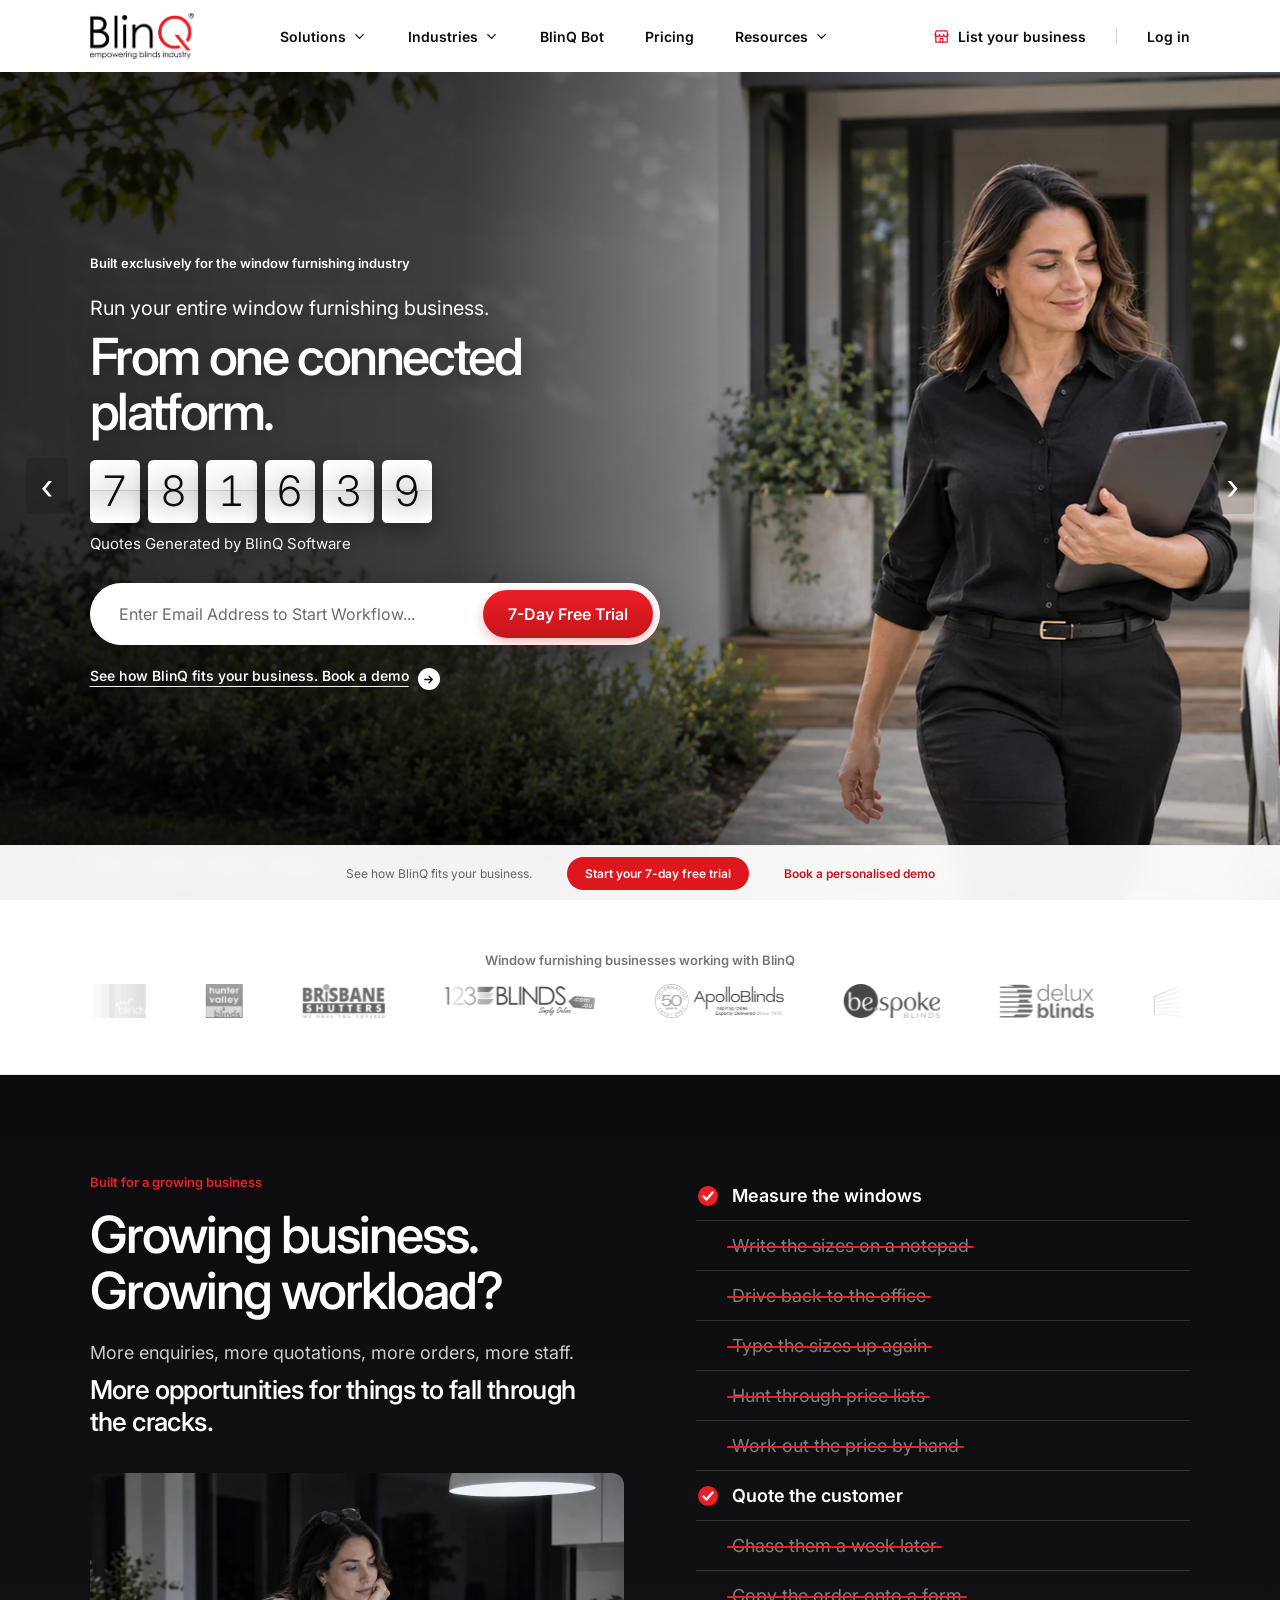
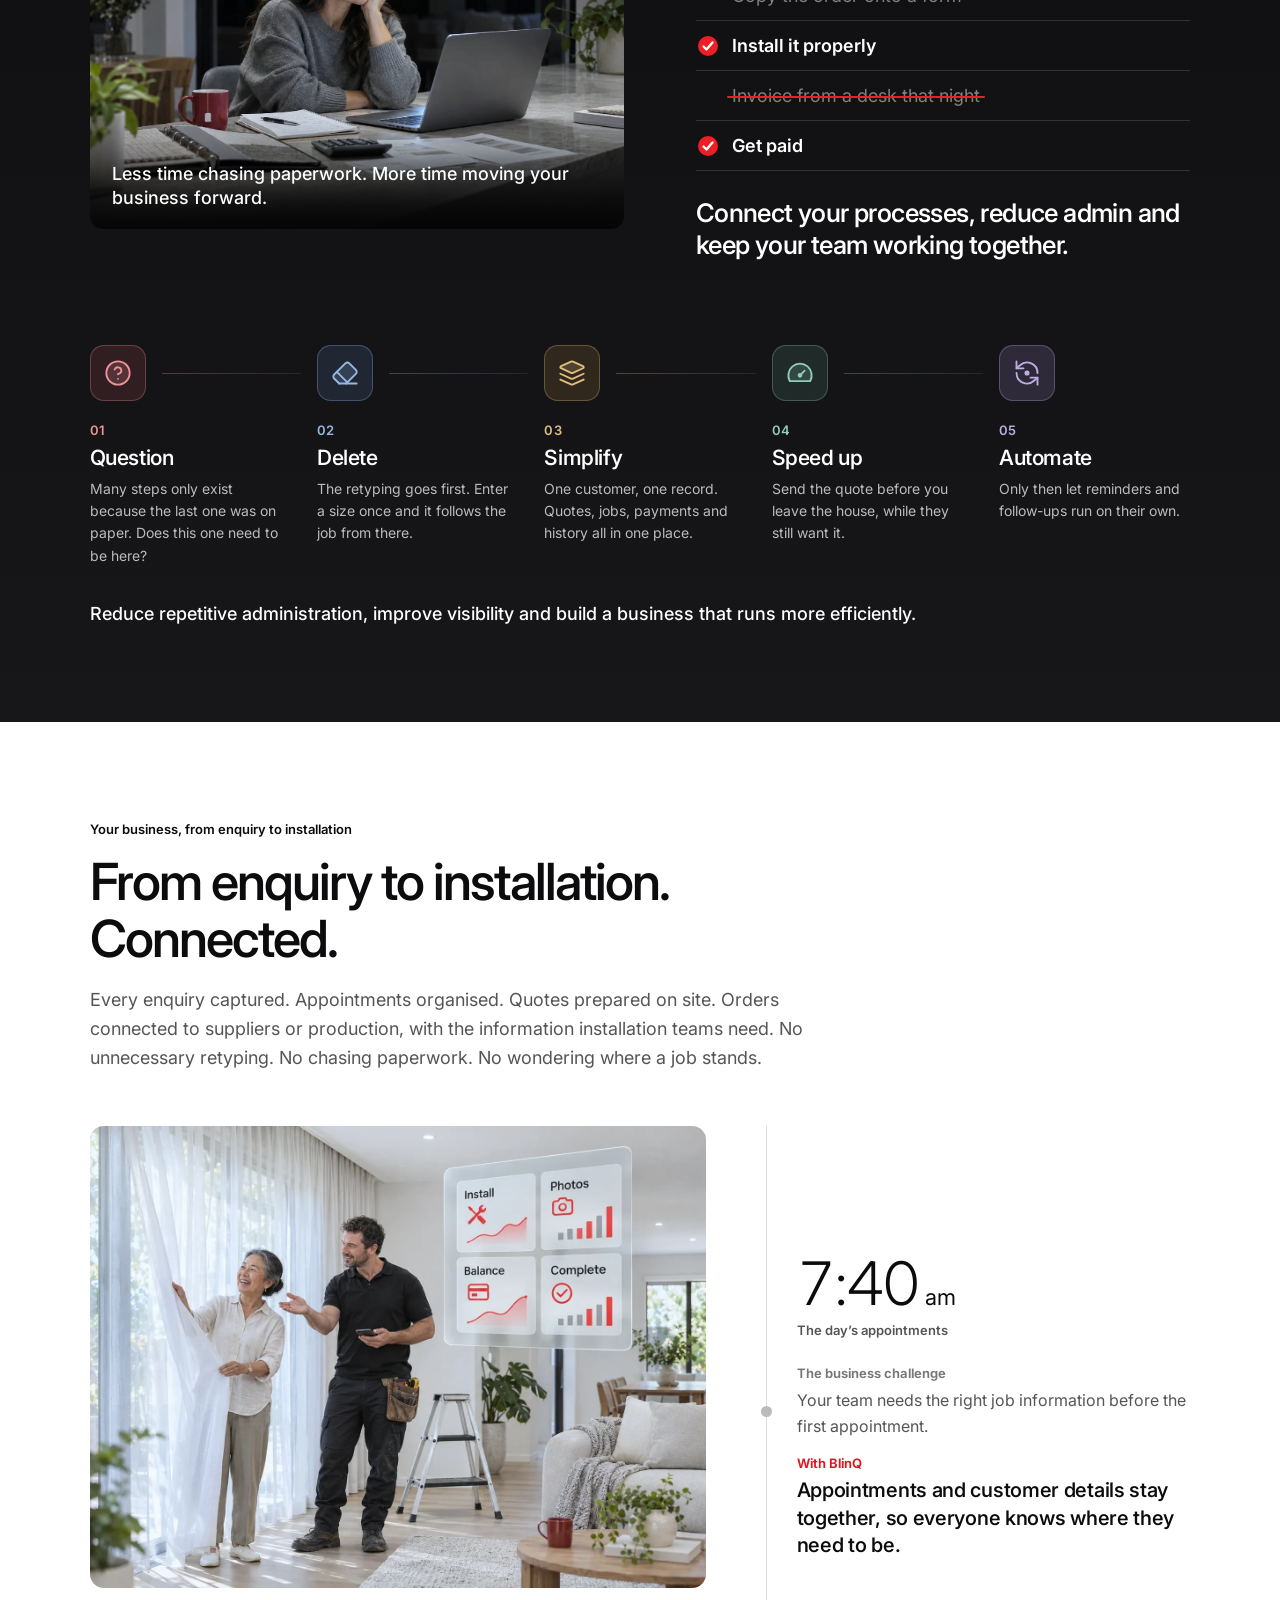
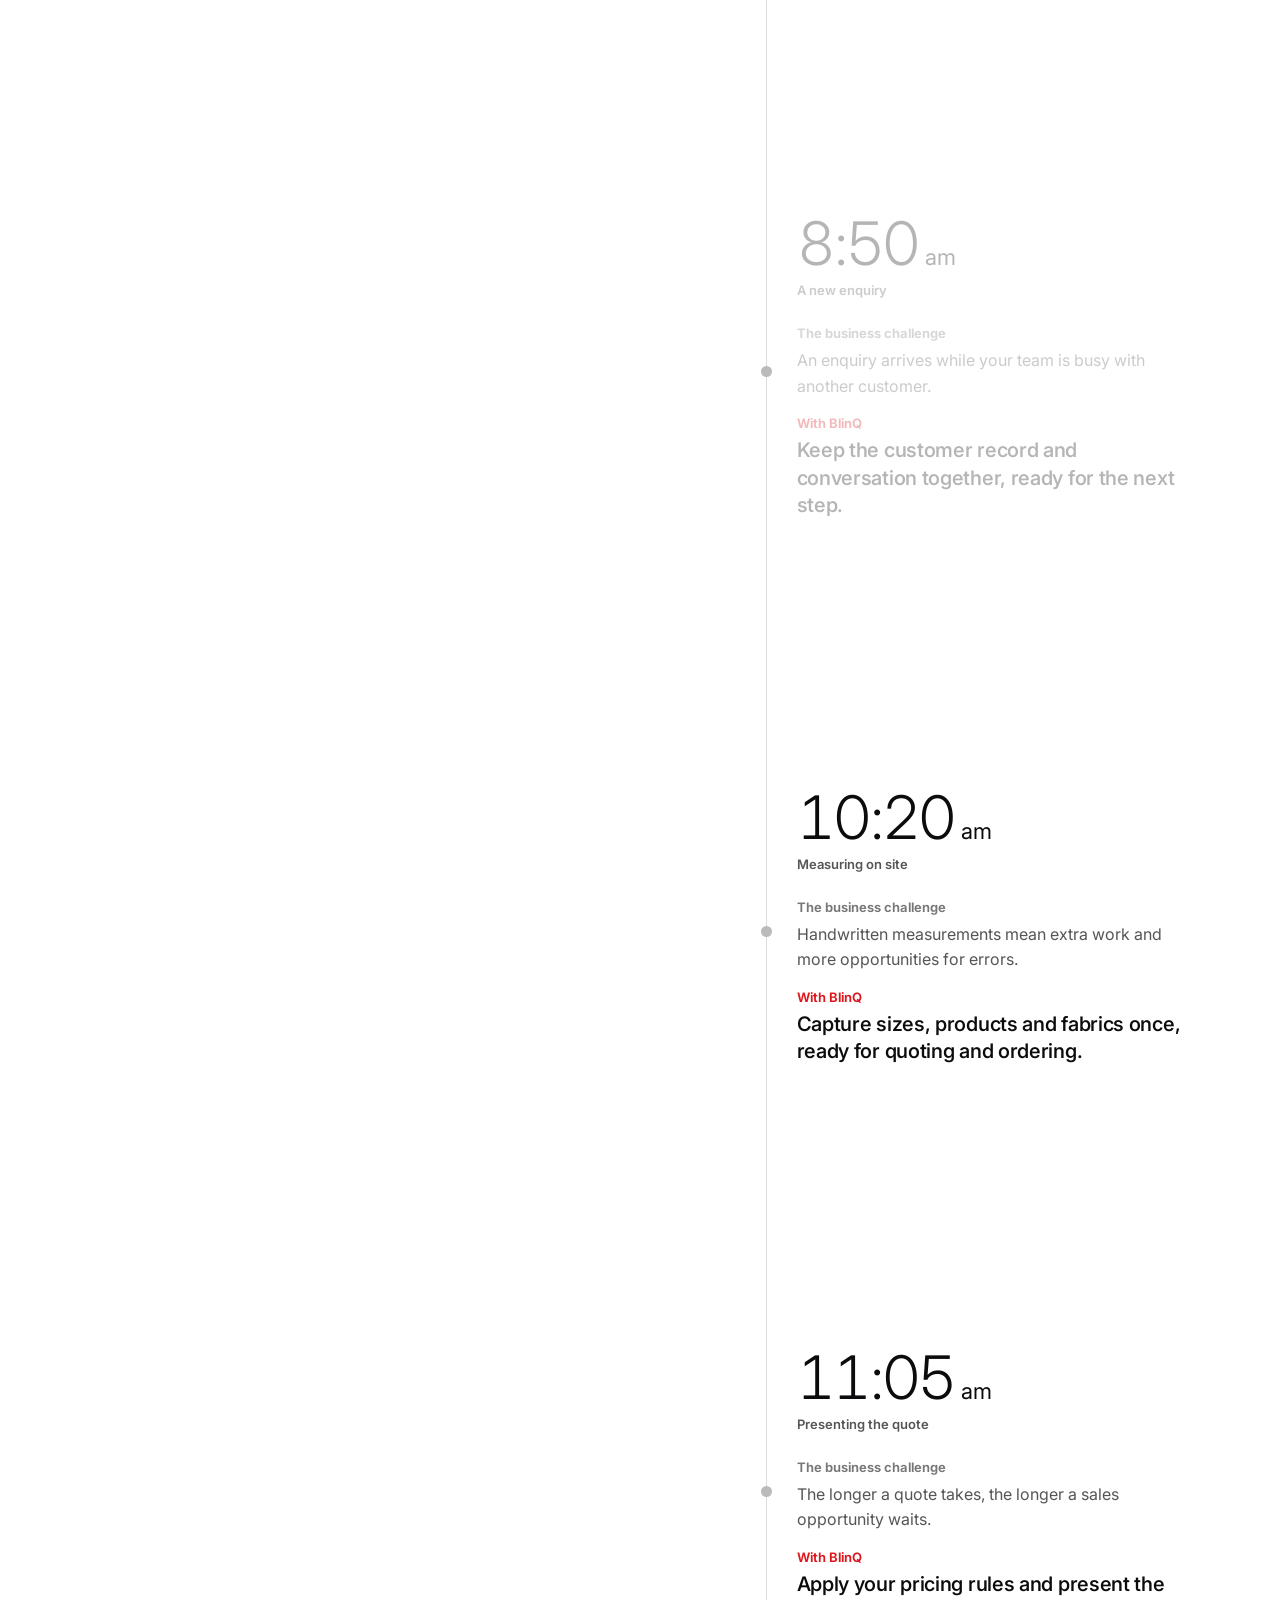
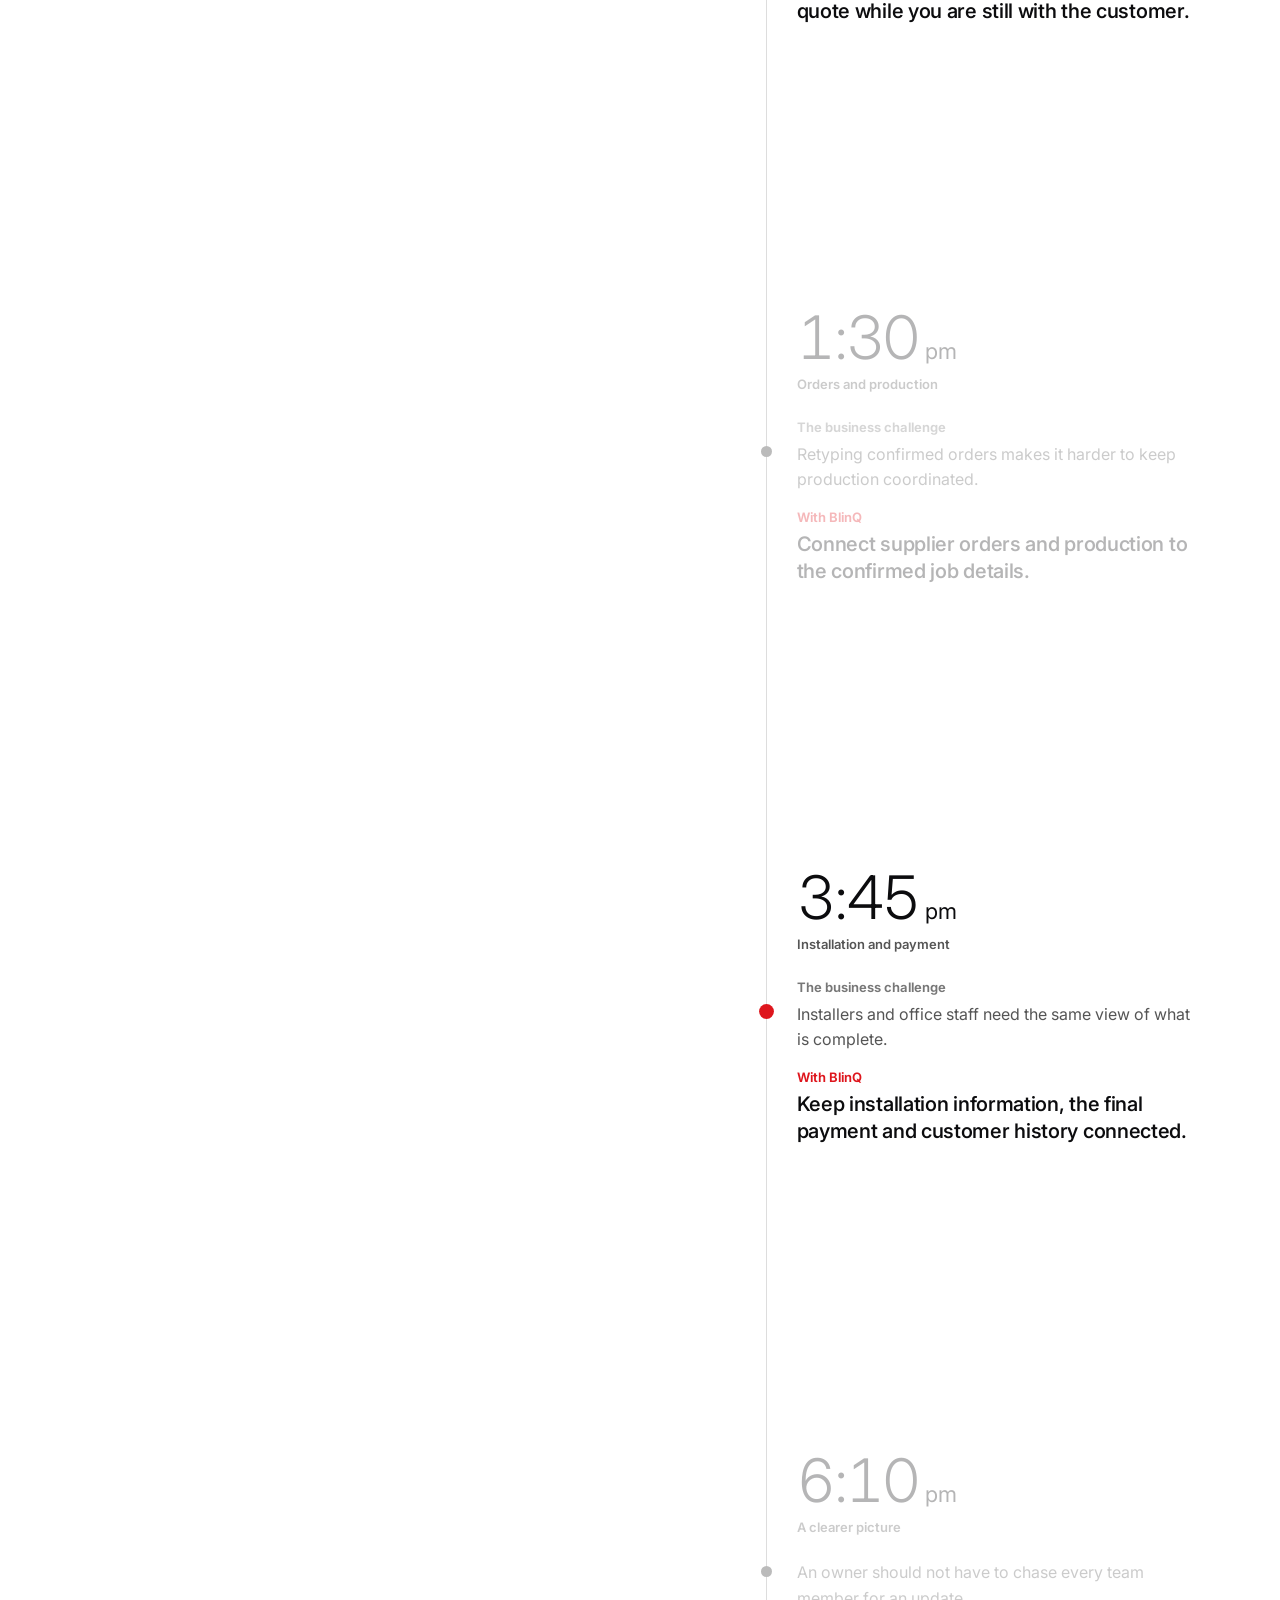
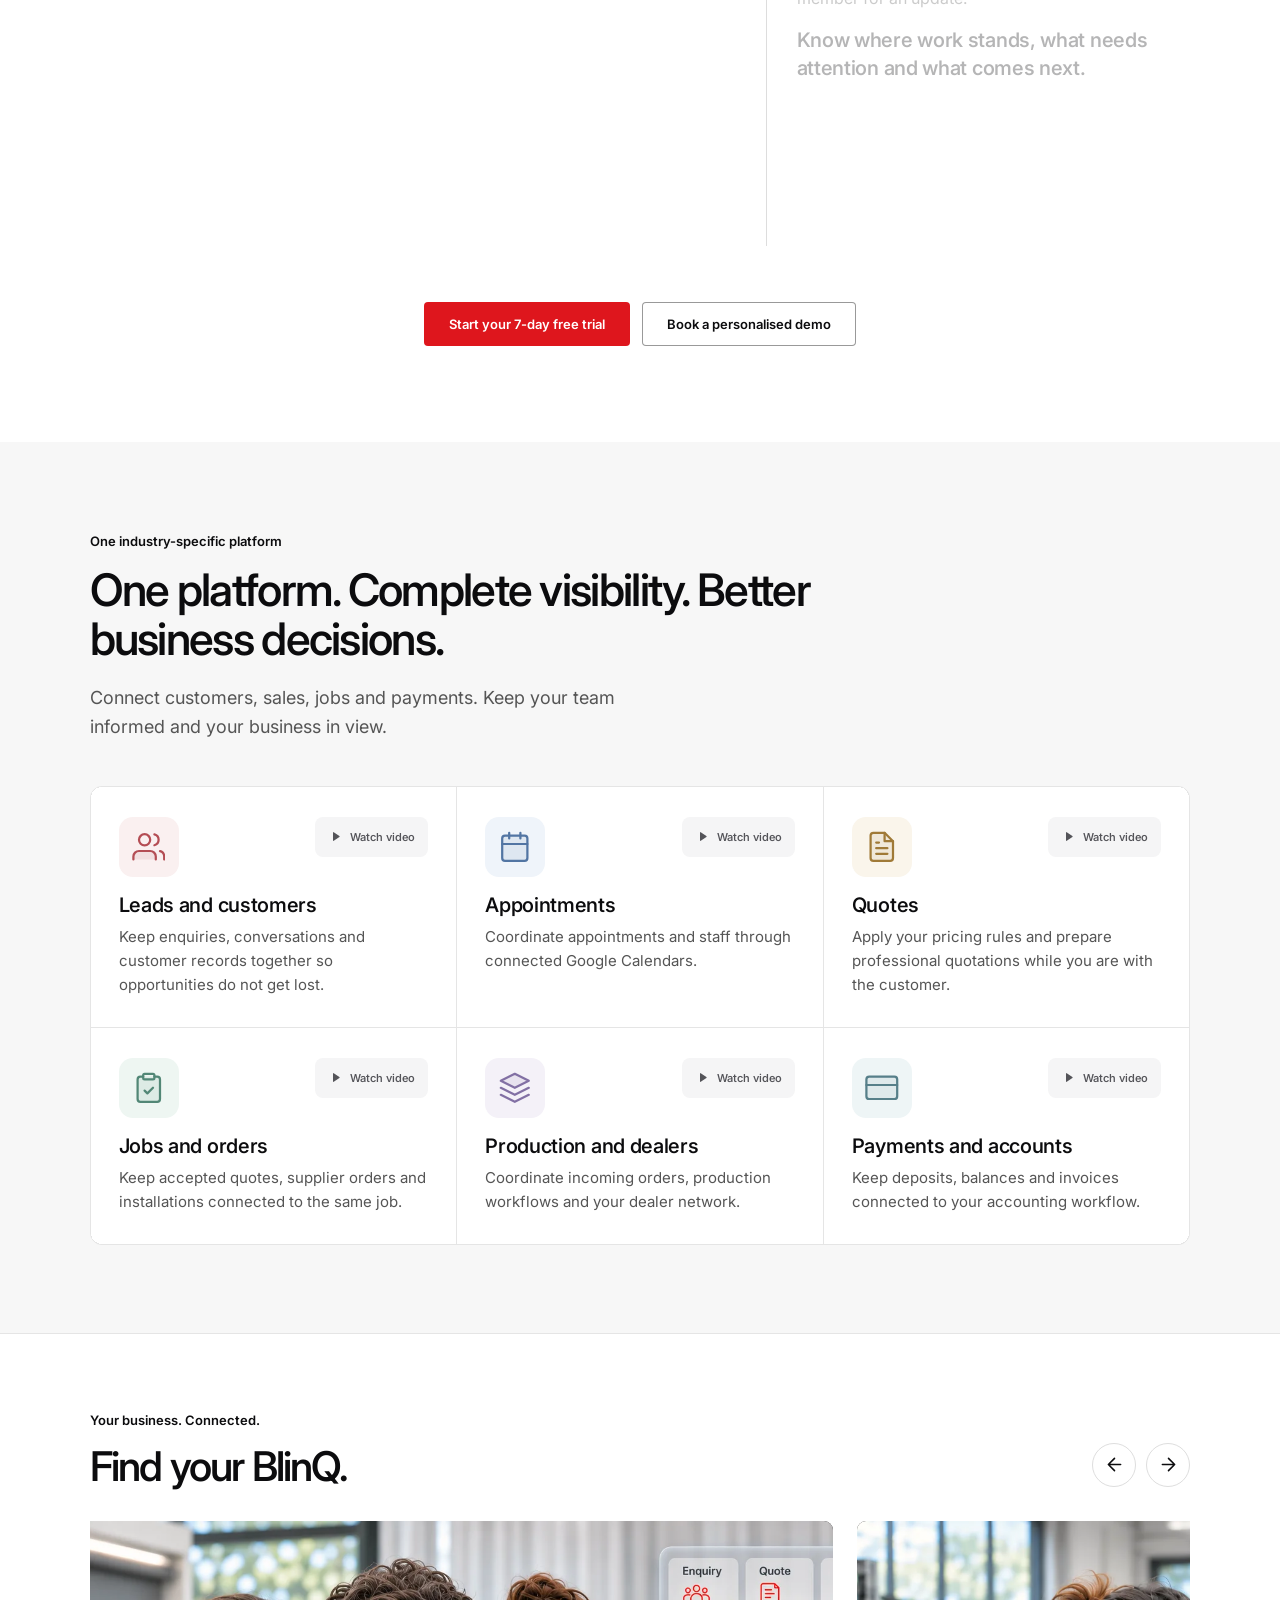
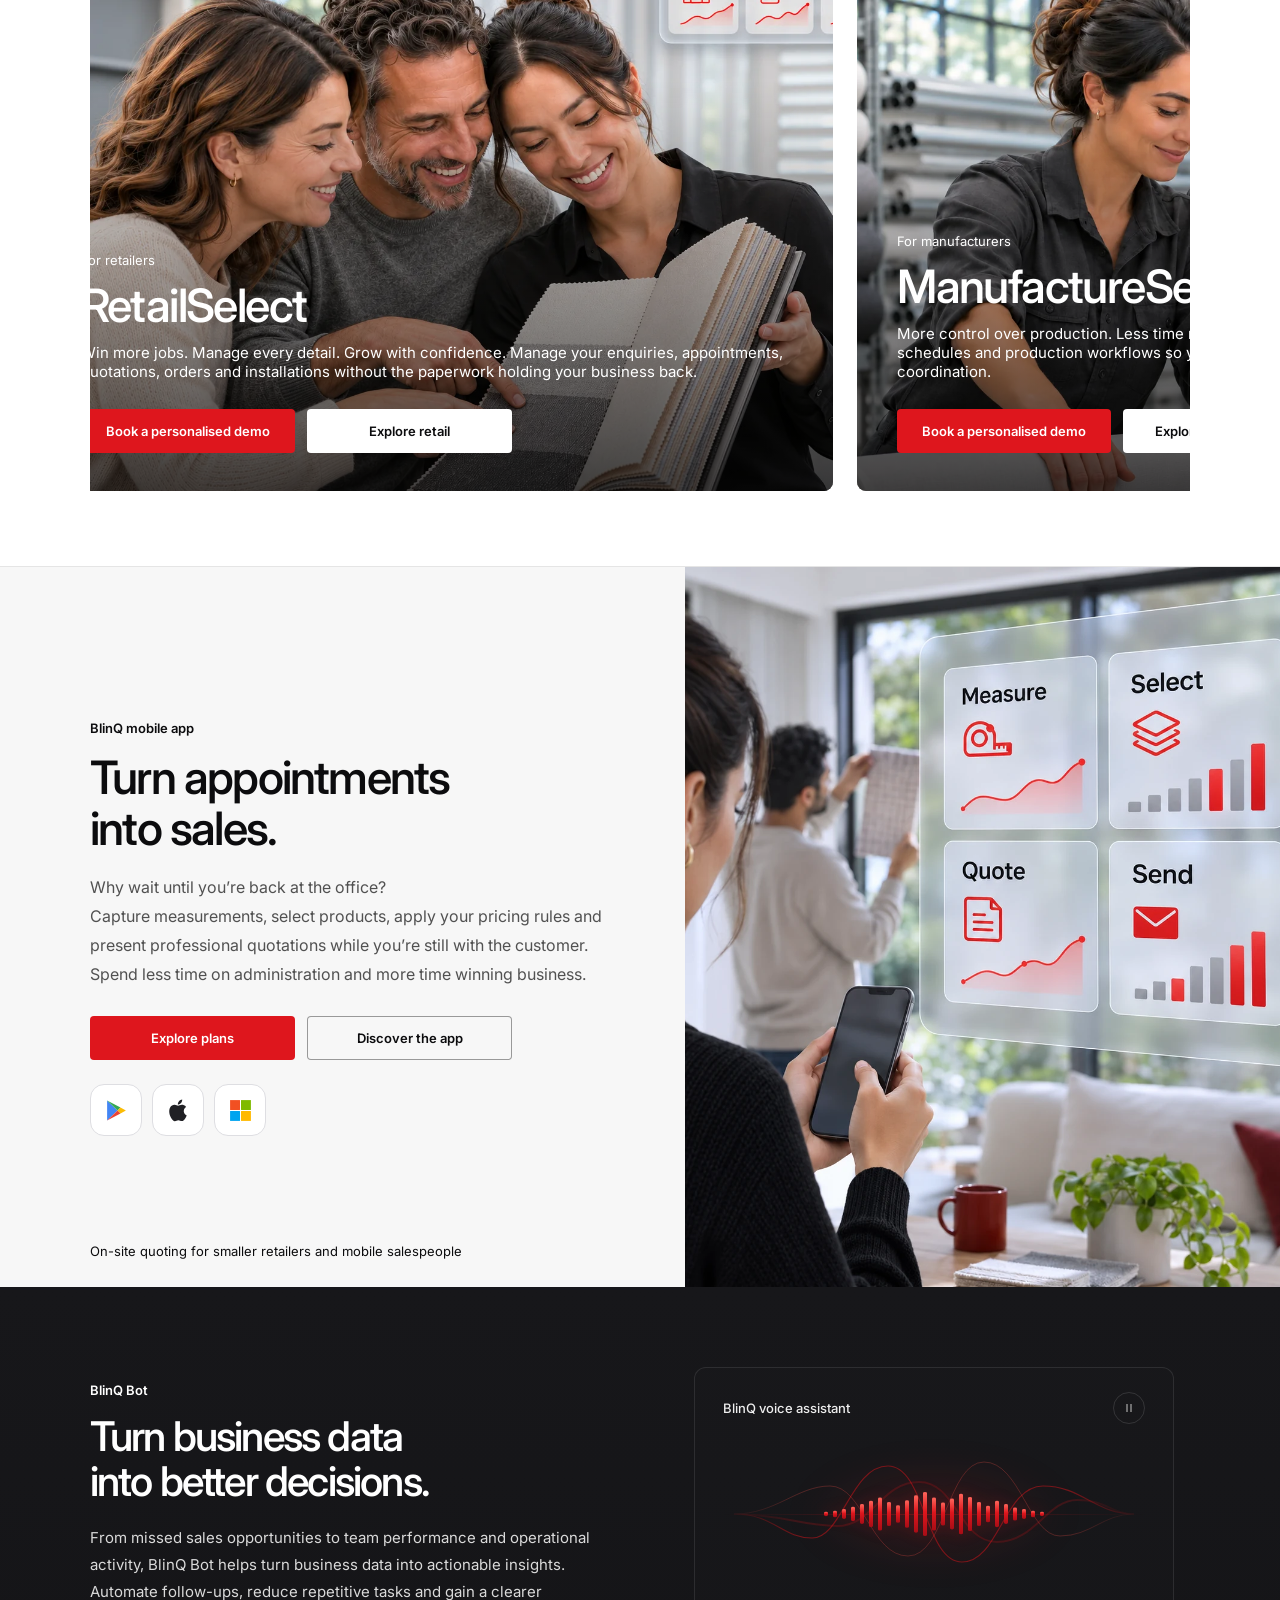
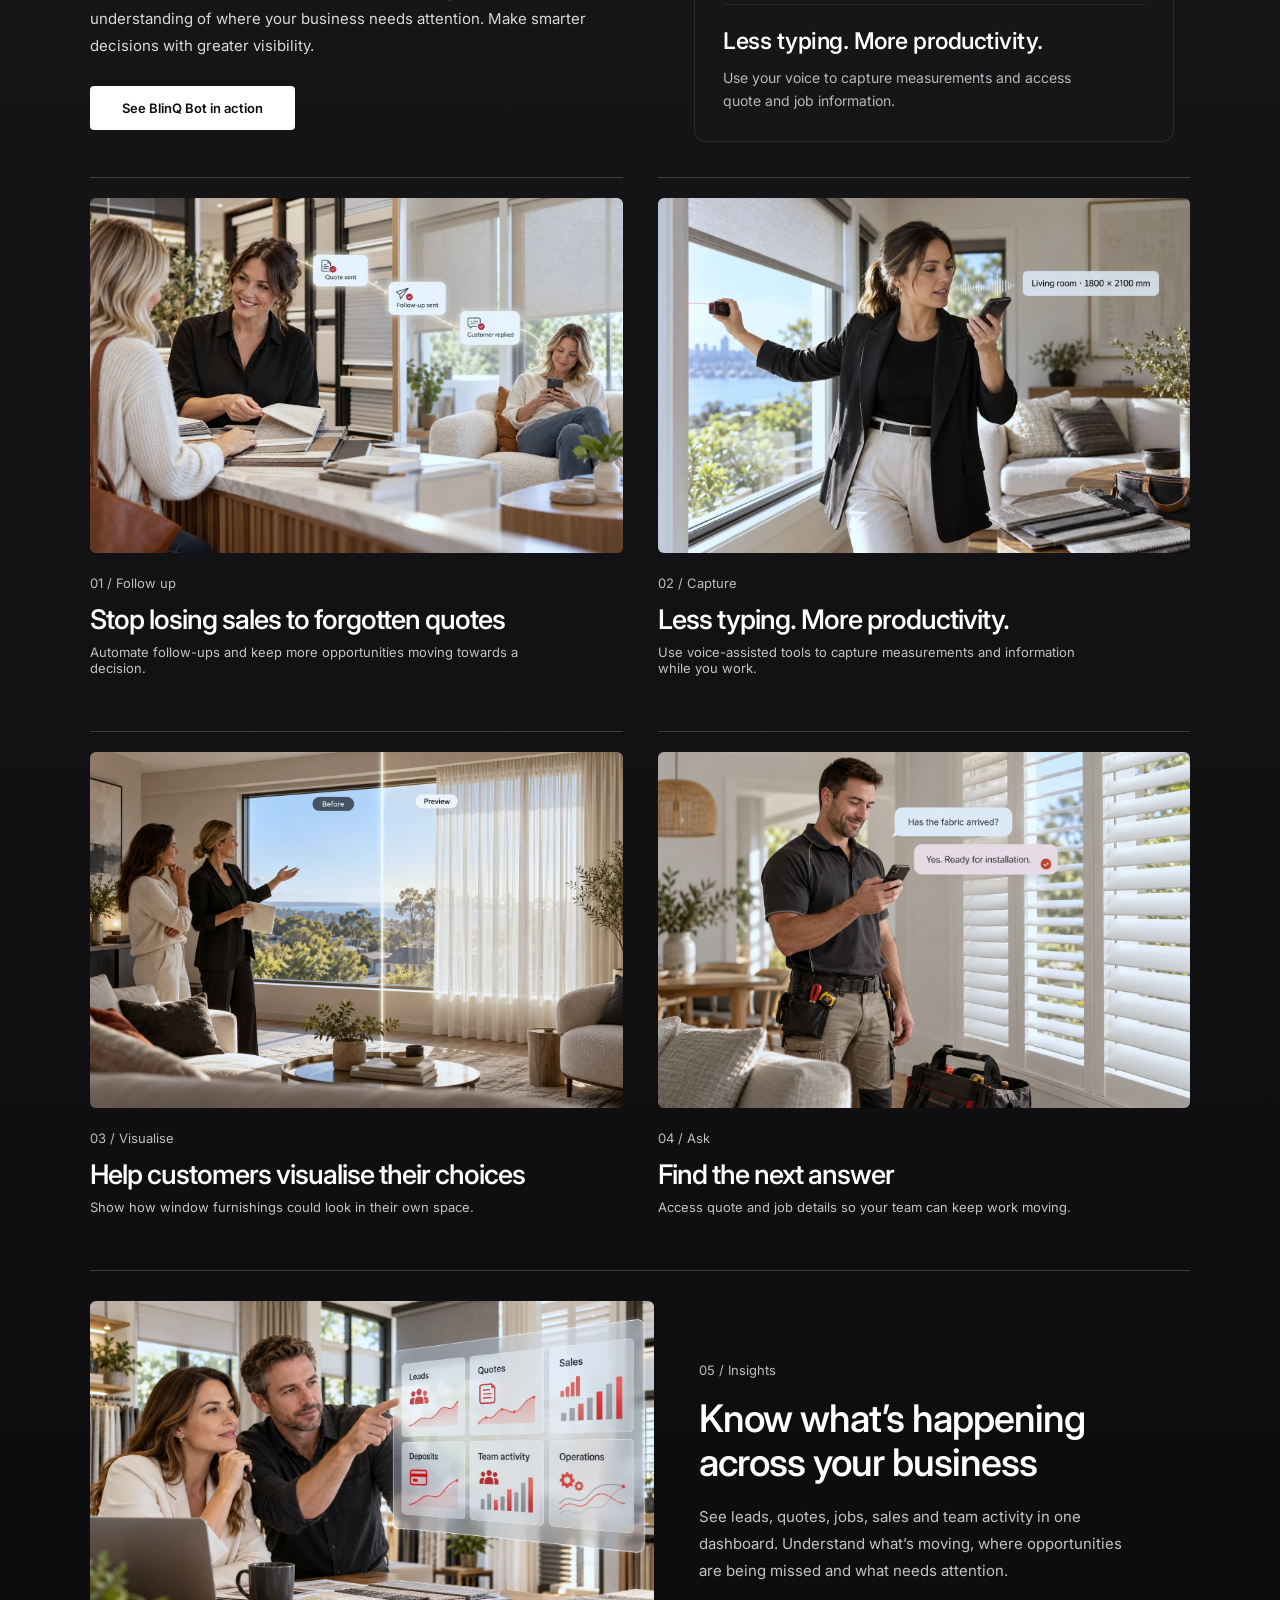
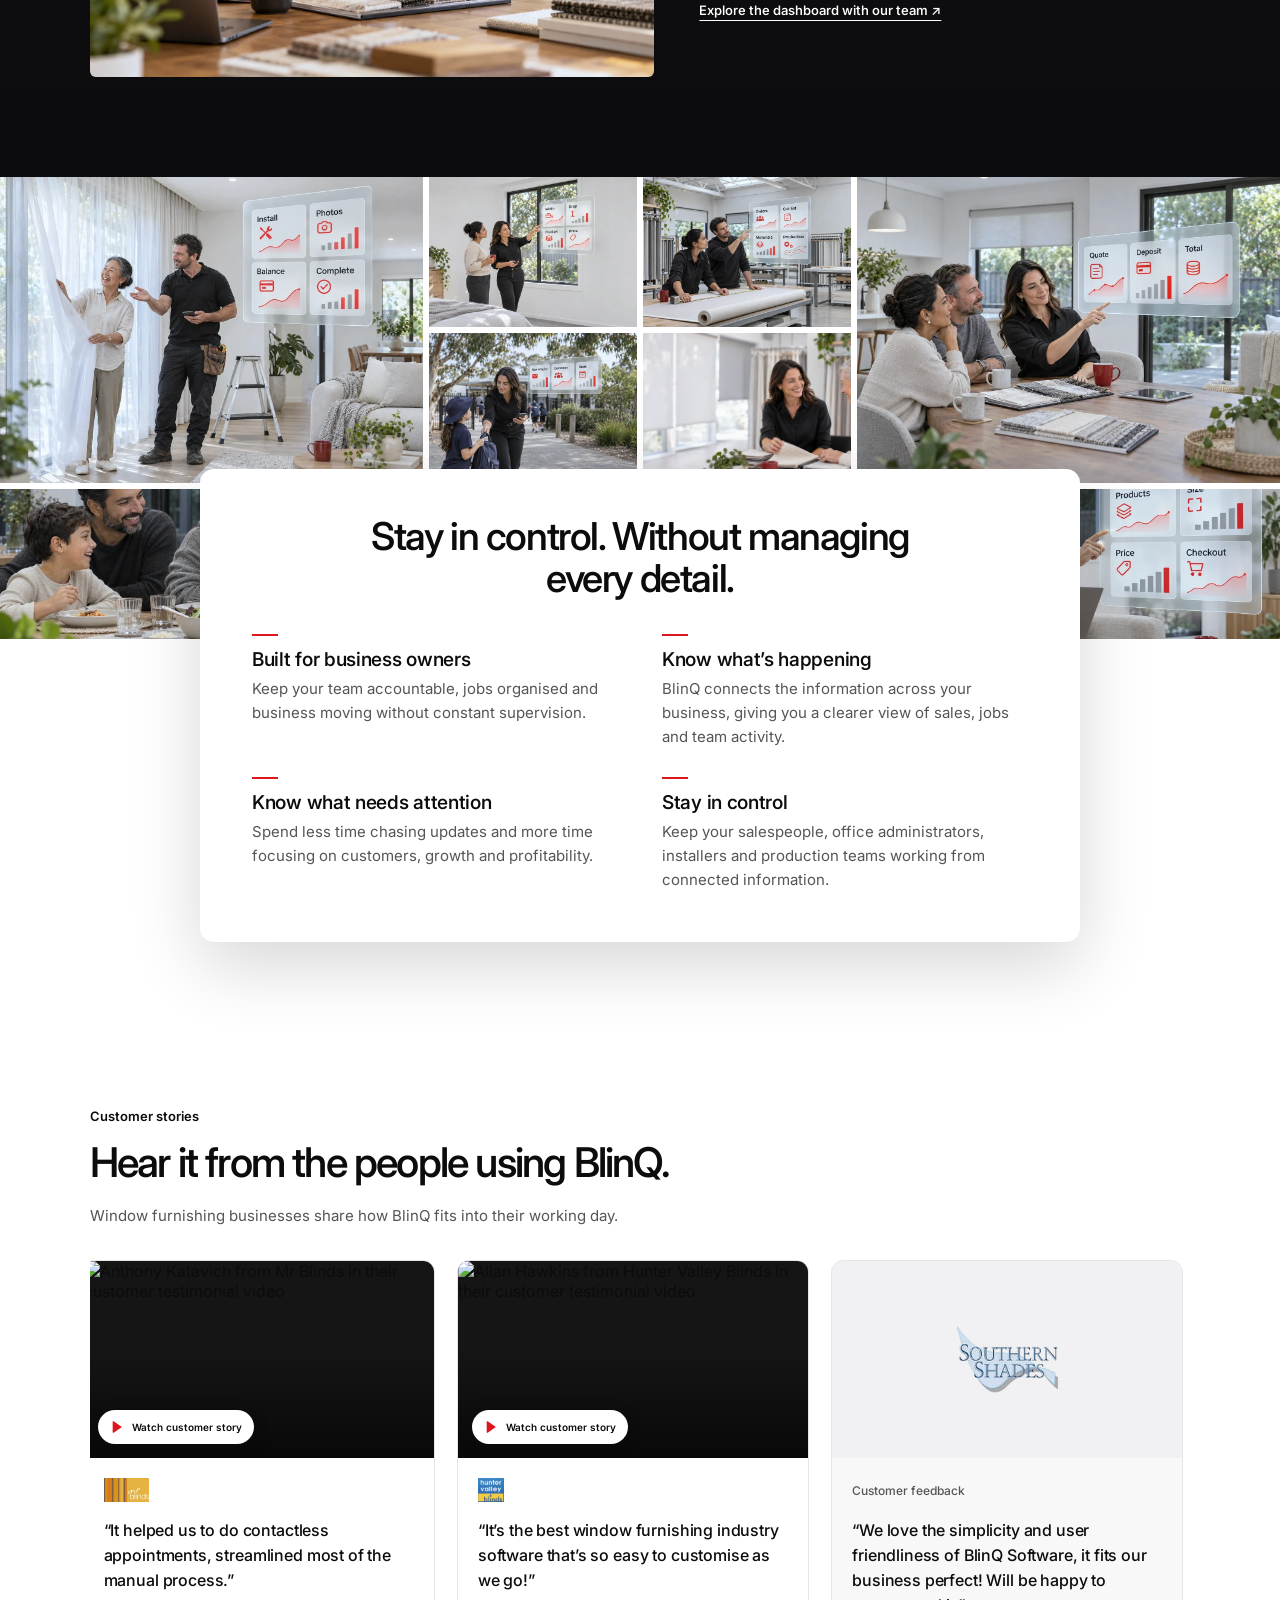
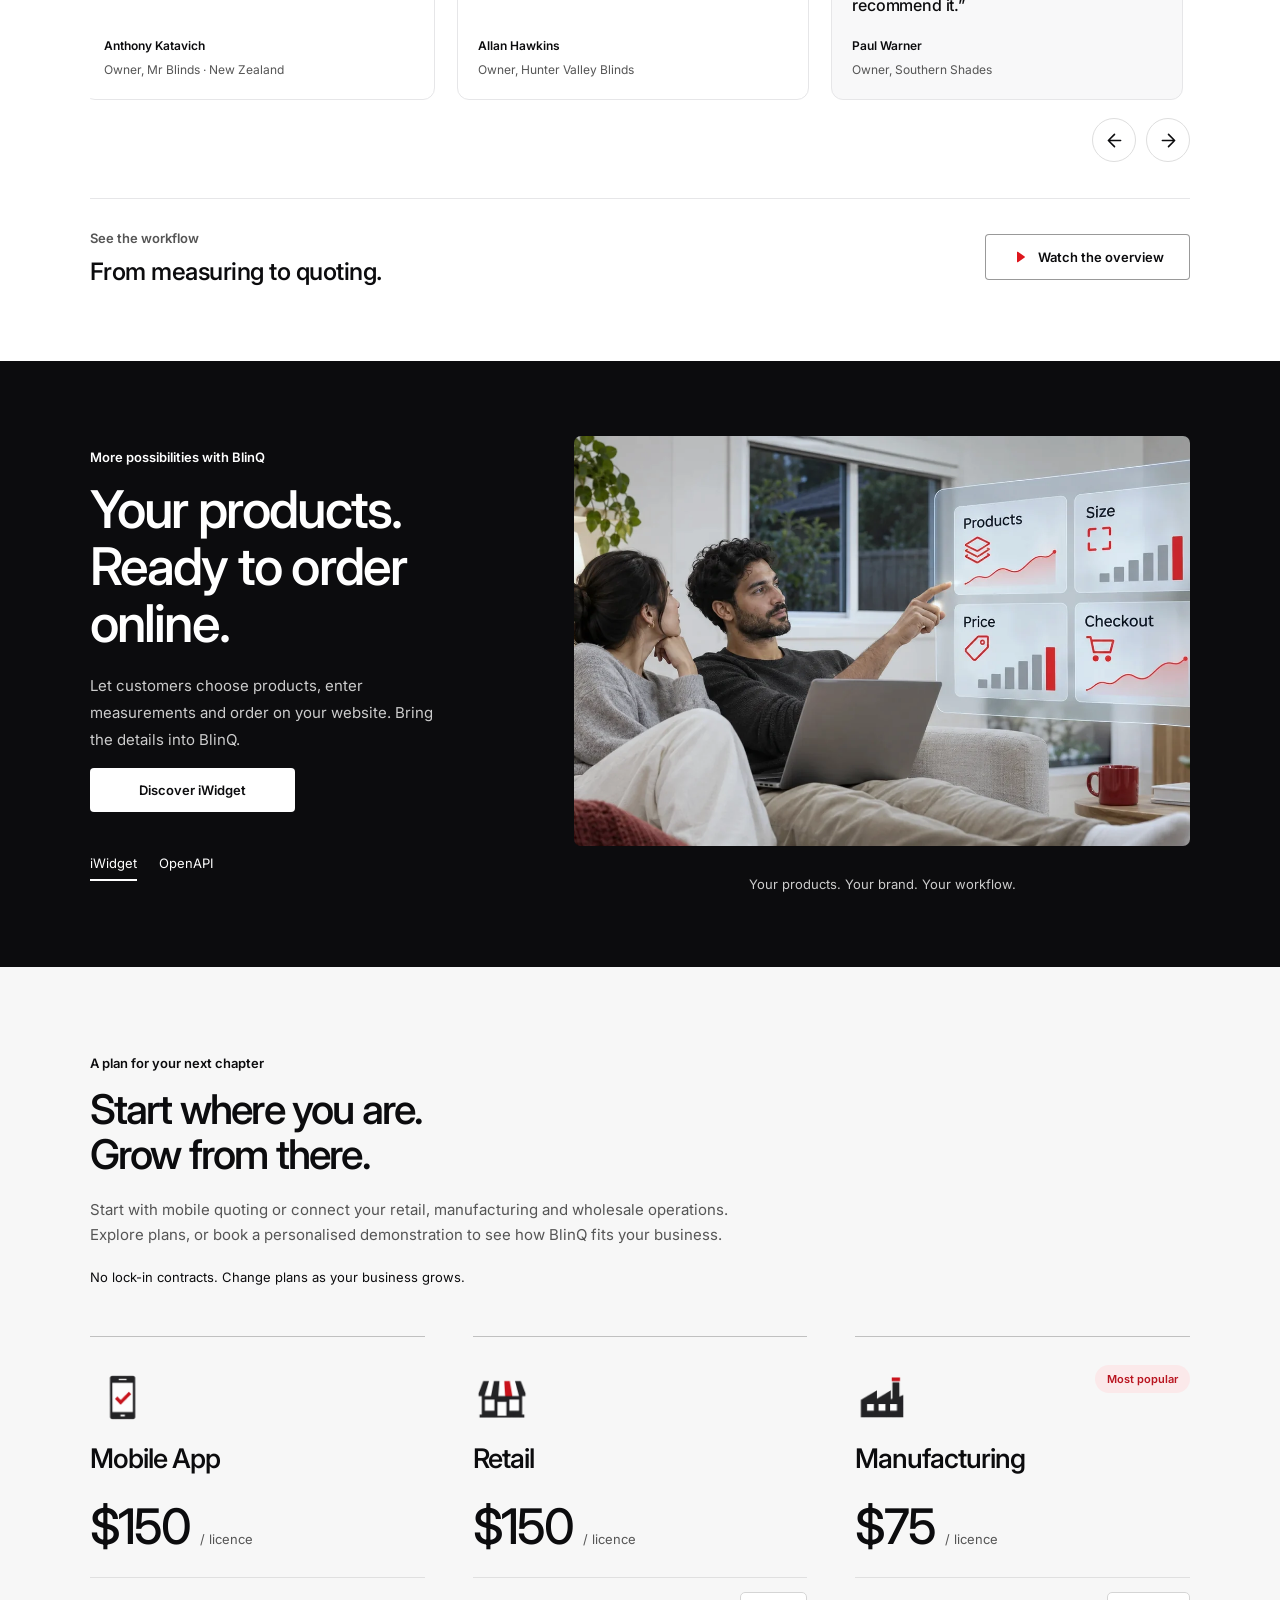
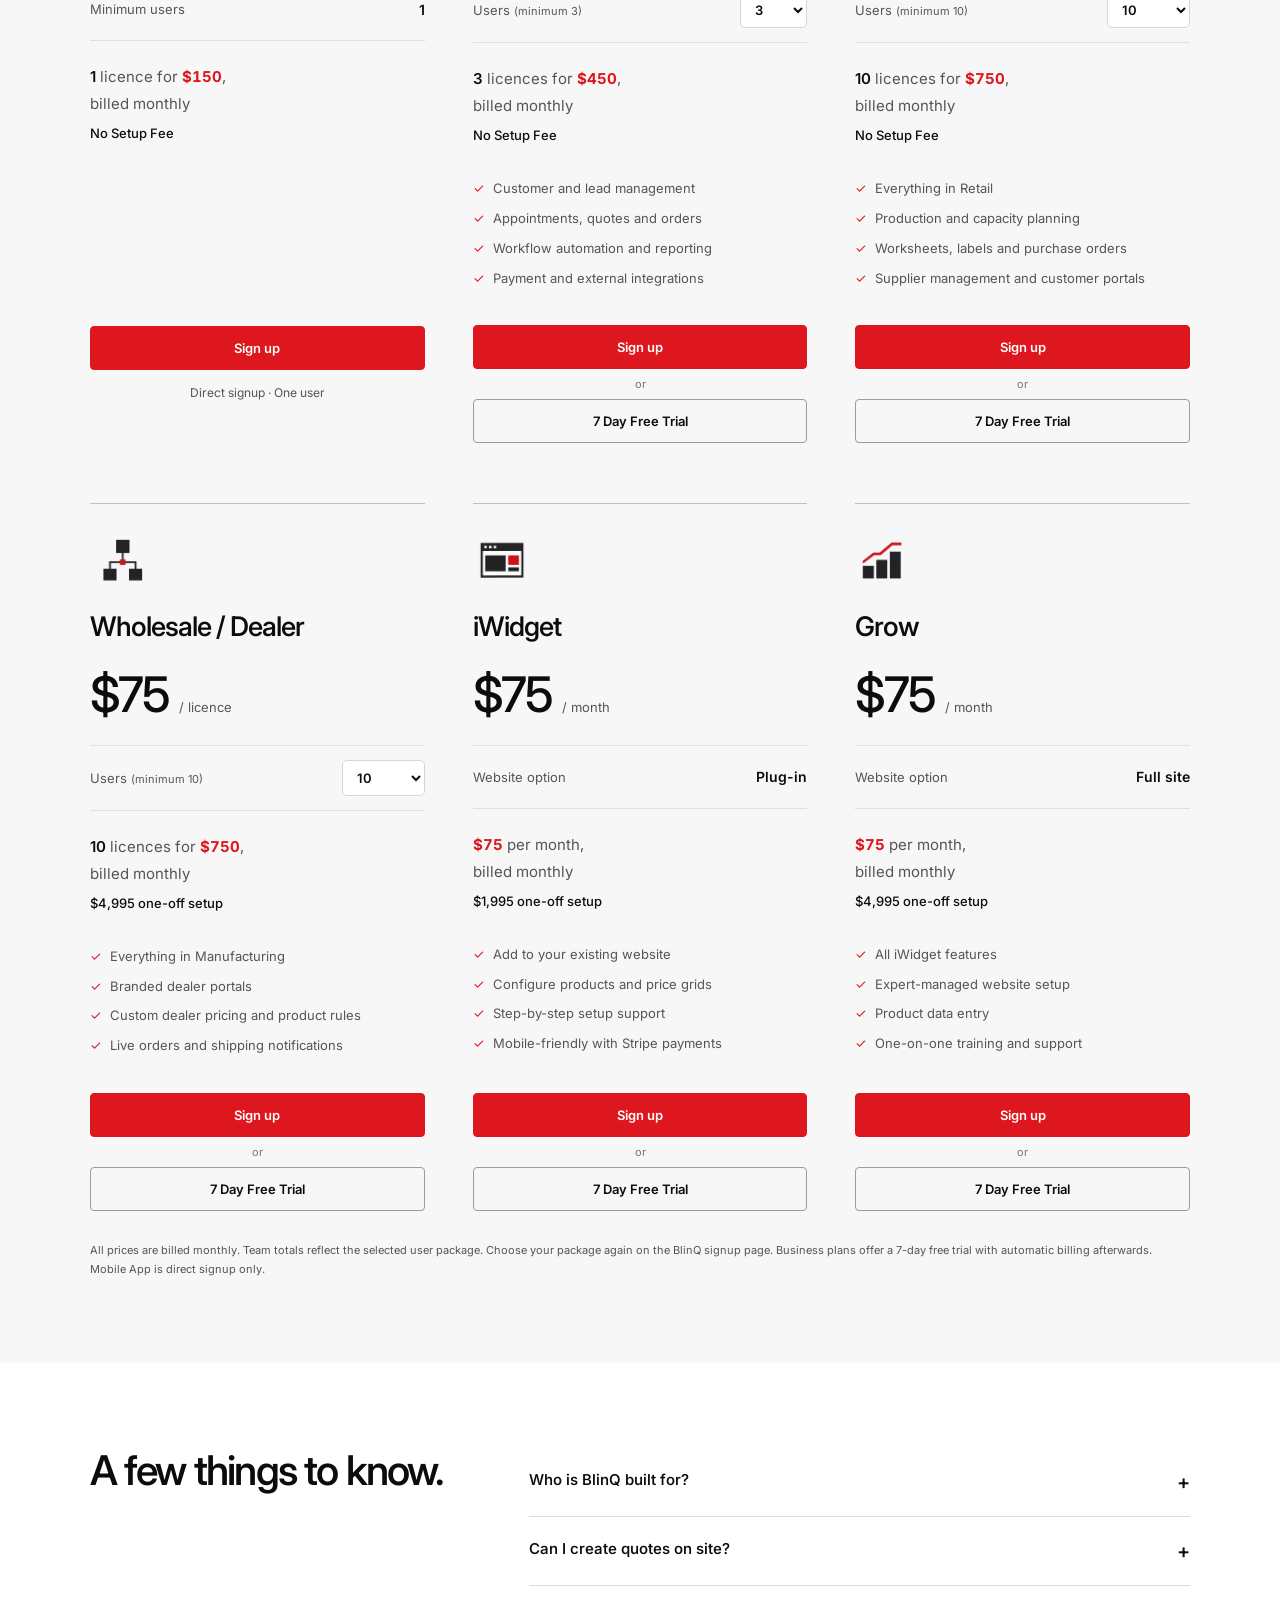
==== commit f78242c7: "Marketplace redesign, App Store link - Marketplace: split hero with a project photo and floating car" ====
--- a/index.html
+++ b/index.html
@@ -83,7 +83,7 @@
 <article class="product retail" id="retail"><img src="assets/scenes/find-retail.webp?v=c6a20f1d" alt="A consultant showing a couple a fabric swatch book in a window furnishings showroom" width="1536" height="928" loading="lazy"><div class="product-copy"><p>For retailers</p><h3>RetailSelect</h3><p>Win more jobs. Manage every detail. Grow with confidence. Manage your enquiries, appointments, quotations, orders and installations without the paperwork holding your business back.</p><div class="actions"><a class="btn primary" href="https://www.blinq.com.au/call-back/AU">Book a personalised demo</a><button class="btn white" data-detail="retail">Explore retail</button></div></div></article>
 <article class="product manufacture" id="manufacturing"><img src="assets/scenes/find-manufacturing.webp?v=8a3e51f1" alt="Two production workers rolling blockout fabric and fitting a roller blind tube in a blinds factory" width="1536" height="928" loading="lazy"><div class="product-copy"><p>For manufacturers</p><h3>ManufactureSelect</h3><p>More control over production. Less time managing orders. Connect customer orders, manufacturing schedules and production workflows so your factory operates with greater visibility and coordination.</p><div class="actions"><a class="btn primary" href="https://www.blinq.com.au/call-back/AU">Book a personalised demo</a><button class="btn white" data-detail="manufacturing">Explore manufacturing</button></div></div></article>
 <article class="product wholesale" id="wholesale"><img src="assets/scenes/find-dealer.webp?v=f605a93c" alt="A warehouse team checking dealer orders on a tablet while holding a wrapped roller blind" width="1536" height="928" loading="lazy"><div class="product-copy"><p>For wholesalers &amp; dealers</p><h3>DealerSelect</h3><p>Make it easier for your dealers to do business with you. Give your dealer network a connected ordering experience while your team manages incoming orders, fulfilment and customer relationships.</p><div class="actions"><a class="btn primary" href="https://www.blinq.com.au/call-back/AU">Book a personalised demo</a><button class="btn white" data-detail="wholesale">Explore wholesale</button></div></div></article></div></section></div></div>
-<div class="section-band band-light"><div class="section-frame"><section class="mobile-panel" id="mobile"><div class="mobile-copy"><p class="eyebrow">BlinQ mobile app</p><h2>Turn appointments into sales.</h2><p>Why wait until you’re back at the office?<br>Capture measurements, select products, apply your pricing rules and present professional quotations while you’re still with the customer. Spend less time on administration and more time winning business.</p><div class="actions"><a class="btn primary" href="https://www.blinq.com.au/pricing/">Explore plans</a><button class="btn outline" data-detail="mobile">Discover the app</button></div><div class="app-stores" aria-label="Mobile app stores"><a class="app-store" data-tip="Google Play" href="https://play.google.com/store/apps/details?id=au.com.blinq.software" target="_blank" rel="noopener" aria-label="BlinQ Software on Google Play"><svg viewBox="0 0 24 24" aria-hidden="true"><path fill="#4285f4" d="M3 2.5v19L13 12z"/><path fill="#34a853" d="M3 2.5 15.8 9.2 13 12z"/><path fill="#fbbc04" d="m15.8 9.2 4.8 2.5a.35.35 0 0 1 0 .6l-4.8 2.5L13 12z"/><path fill="#ea4335" d="M3 21.5 15.8 14.8 13 12z"/></svg></a><span class="app-store" data-tip="App Store" role="img" aria-label="Apple App Store"><svg viewBox="0 0 24 24" fill="currentColor" aria-hidden="true"><path d="M17.05 12.54c.03 3.12 2.74 4.16 2.77 4.17-.02.07-.43 1.48-1.42 2.94-.86 1.26-1.75 2.51-3.15 2.54-1.37.03-1.81-.82-3.38-.82-1.56 0-2.05.8-3.35.85-1.35.05-2.37-1.36-3.24-2.62-1.77-2.58-3.12-7.3-1.31-10.48.9-1.58 2.51-2.58 4.25-2.61 1.33-.03 2.59.9 3.4.9.82 0 2.35-1.11 3.96-.95.67.03 2.55.27 3.76 2.07-.1.06-2.26 1.33-2.29 4.01ZM14.46 4.72c.72-.87 1.2-2.08 1.07-3.29-1.04.04-2.3.7-3.05 1.58-.67.77-1.26 2-1.1 3.18 1.16.09 2.35-.59 3.08-1.47Z"/></svg></span><a class="app-store" data-tip="Microsoft Store" href="https://apps.microsoft.com/detail/9nj8hv8kmpd5" target="_blank" rel="noopener" aria-label="BlinQ Software on Microsoft Store"><svg viewBox="0 0 24 24" aria-hidden="true"><path fill="#f25022" d="M2 2h9.5v9.5H2z"/><path fill="#7fba00" d="M12.5 2H22v9.5h-9.5z"/><path fill="#00a4ef" d="M2 12.5h9.5V22H2z"/><path fill="#ffb900" d="M12.5 12.5H22V22h-9.5z"/></svg></a></div></div><img src="assets/scenes/mobile-in-hand.webp" alt="A consultant using her phone at a customer’s home, with a glass panel showing measure, select, quote and send" loading="lazy"><div class="mobile-foot">On-site quoting for smaller retailers and mobile salespeople</div></section></div></div>
+<div class="section-band band-light"><div class="section-frame"><section class="mobile-panel" id="mobile"><div class="mobile-copy"><p class="eyebrow">BlinQ mobile app</p><h2>Turn appointments into sales.</h2><p>Why wait until you’re back at the office?<br>Capture measurements, select products, apply your pricing rules and present professional quotations while you’re still with the customer. Spend less time on administration and more time winning business.</p><div class="actions"><a class="btn primary" href="https://www.blinq.com.au/pricing/">Explore plans</a><button class="btn outline" data-detail="mobile">Discover the app</button></div><div class="app-stores" aria-label="Mobile app stores"><a class="app-store" data-tip="Google Play" href="https://play.google.com/store/apps/details?id=au.com.blinq.software" target="_blank" rel="noopener" aria-label="BlinQ Software on Google Play"><svg viewBox="0 0 24 24" aria-hidden="true"><path fill="#4285f4" d="M3 2.5v19L13 12z"/><path fill="#34a853" d="M3 2.5 15.8 9.2 13 12z"/><path fill="#fbbc04" d="m15.8 9.2 4.8 2.5a.35.35 0 0 1 0 .6l-4.8 2.5L13 12z"/><path fill="#ea4335" d="M3 21.5 15.8 14.8 13 12z"/></svg></a><a class="app-store" data-tip="App Store" href="https://apps.apple.com/us/app/blinq/id6817602594" target="_blank" rel="noopener" aria-label="BlinQ on the App Store"><svg viewBox="0 0 24 24" fill="currentColor" aria-hidden="true"><path d="M17.05 12.54c.03 3.12 2.74 4.16 2.77 4.17-.02.07-.43 1.48-1.42 2.94-.86 1.26-1.75 2.51-3.15 2.54-1.37.03-1.81-.82-3.38-.82-1.56 0-2.05.8-3.35.85-1.35.05-2.37-1.36-3.24-2.62-1.77-2.58-3.12-7.3-1.31-10.48.9-1.58 2.51-2.58 4.25-2.61 1.33-.03 2.59.9 3.4.9.82 0 2.35-1.11 3.96-.95.67.03 2.55.27 3.76 2.07-.1.06-2.26 1.33-2.29 4.01ZM14.46 4.72c.72-.87 1.2-2.08 1.07-3.29-1.04.04-2.3.7-3.05 1.58-.67.77-1.26 2-1.1 3.18 1.16.09 2.35-.59 3.08-1.47Z"/></svg></a><a class="app-store" data-tip="Microsoft Store" href="https://apps.microsoft.com/detail/9nj8hv8kmpd5" target="_blank" rel="noopener" aria-label="BlinQ Software on Microsoft Store"><svg viewBox="0 0 24 24" aria-hidden="true"><path fill="#f25022" d="M2 2h9.5v9.5H2z"/><path fill="#7fba00" d="M12.5 2H22v9.5h-9.5z"/><path fill="#00a4ef" d="M2 12.5h9.5V22H2z"/><path fill="#ffb900" d="M12.5 12.5H22V22h-9.5z"/></svg></a></div></div><img src="assets/scenes/mobile-in-hand.webp" alt="A consultant using her phone at a customer’s home, with a glass panel showing measure, select, quote and send" loading="lazy"><div class="mobile-foot">On-site quoting for smaller retailers and mobile salespeople</div></section></div></div>
 <div class="section-band band-dark-up"><div class="section-frame"><section class="ai-panel section" id="ai"><div><p class="eyebrow">BlinQ Bot</p><h2>Turn business data<br>into better decisions.</h2><p>From missed sales opportunities to team performance and operational activity, BlinQ Bot helps turn business data into actionable insights. Automate follow-ups, reduce repetitive tasks and gain a clearer understanding of where your business needs attention. Make smarter decisions with greater visibility.</p><a class="btn white" href="https://www.blinq.com.au/call-back/AU">See BlinQ Bot in action</a></div>
 <figure class="voice-assistant" aria-label="BlinQ voice assistant">
 <div class="voice-heading"><span>BlinQ voice assistant</span><button class="voice-toggle" type="button" aria-label="Pause assistant animation" aria-pressed="false"><svg viewBox="0 0 24 24" fill="none" stroke="currentColor" stroke-width="1.8" aria-hidden="true"><path class="voice-pause-icon" d="M9 6v12M15 6v12"/><path class="voice-play-icon" d="m9 6 9 6-9 6z"/></svg></button></div>
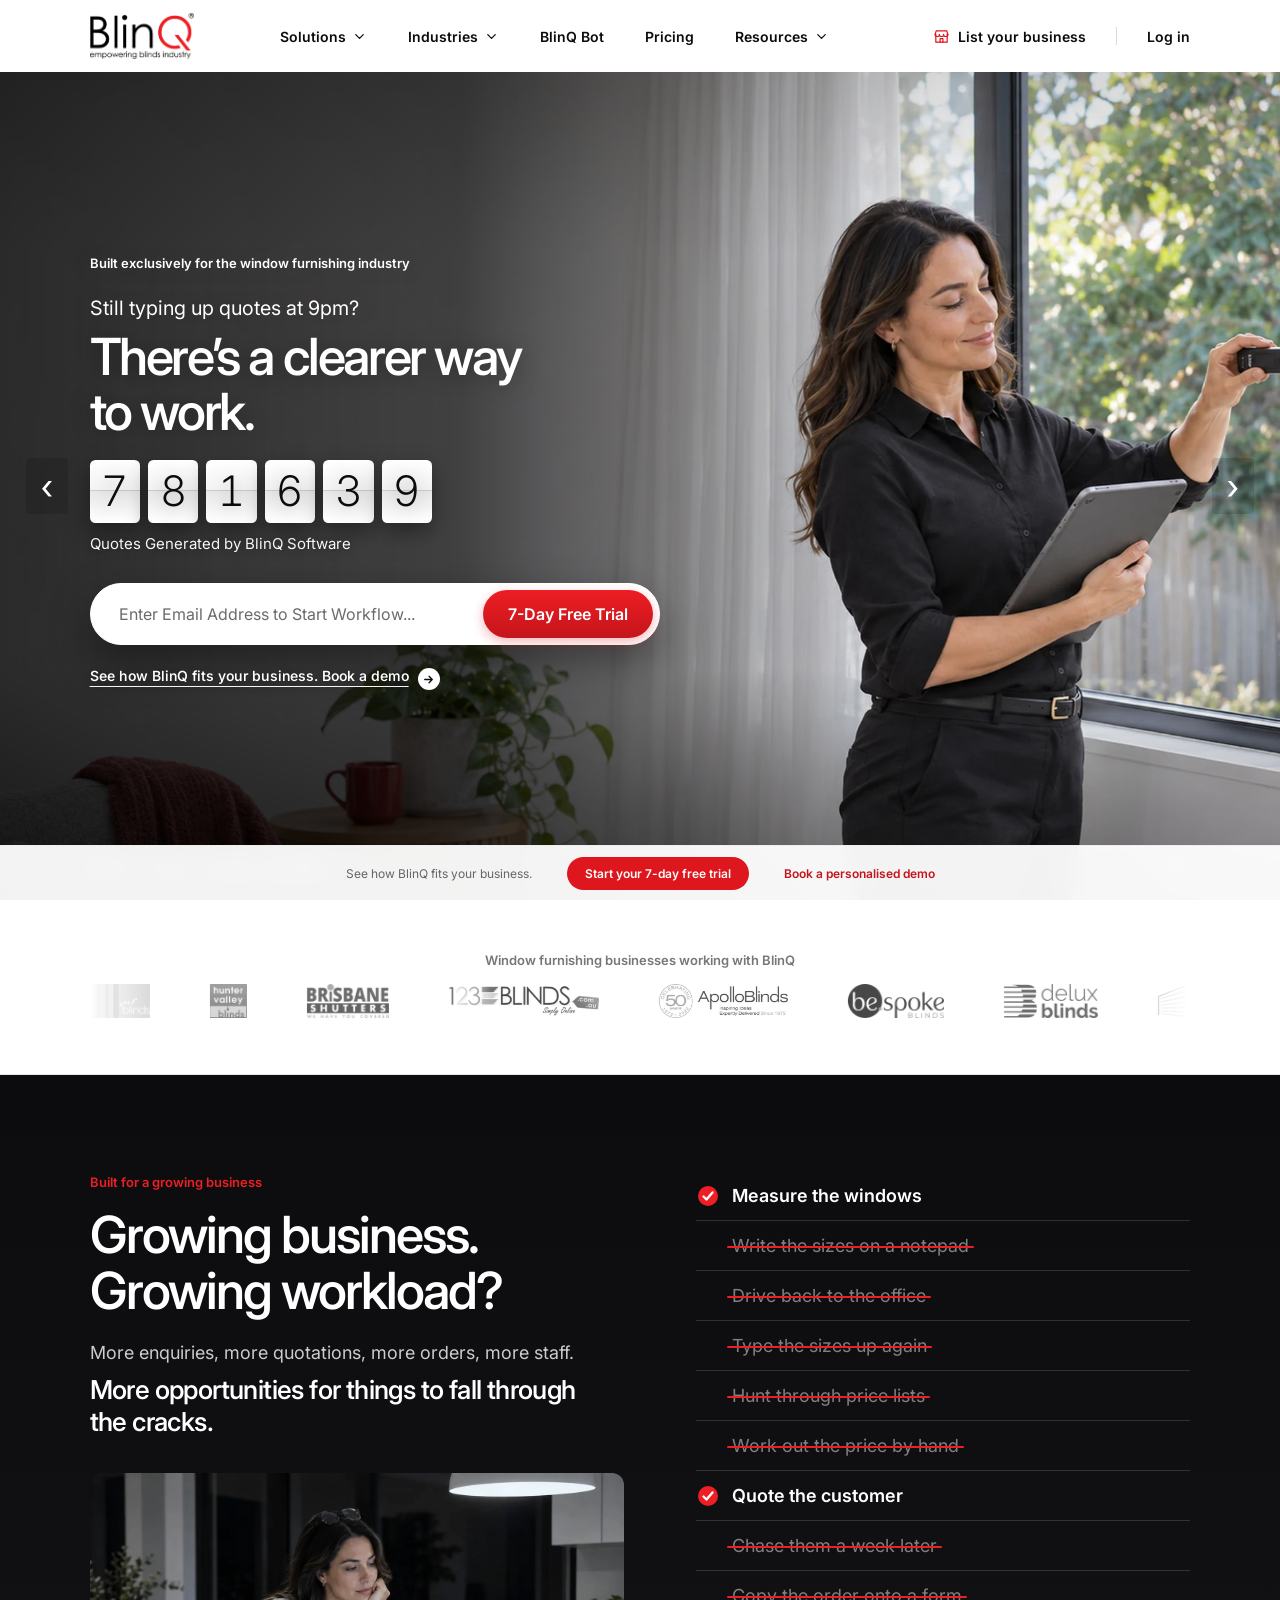
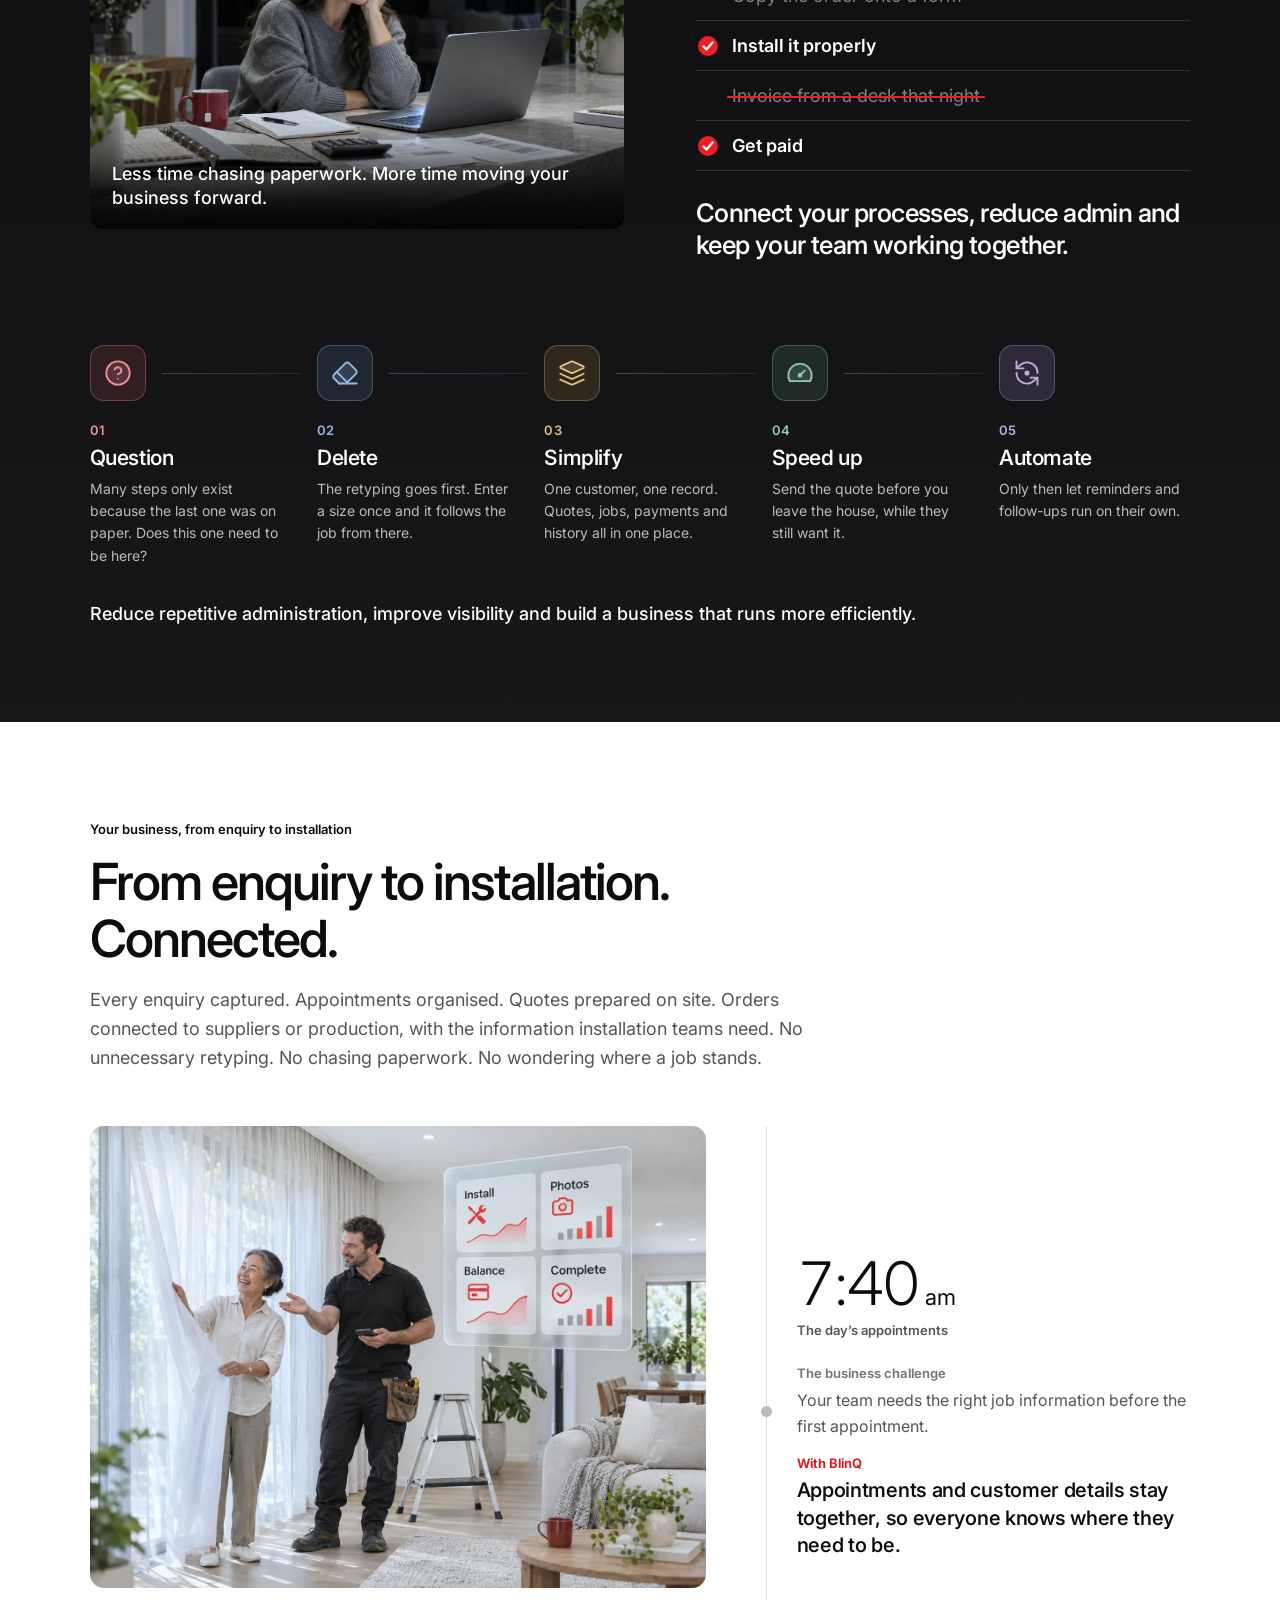
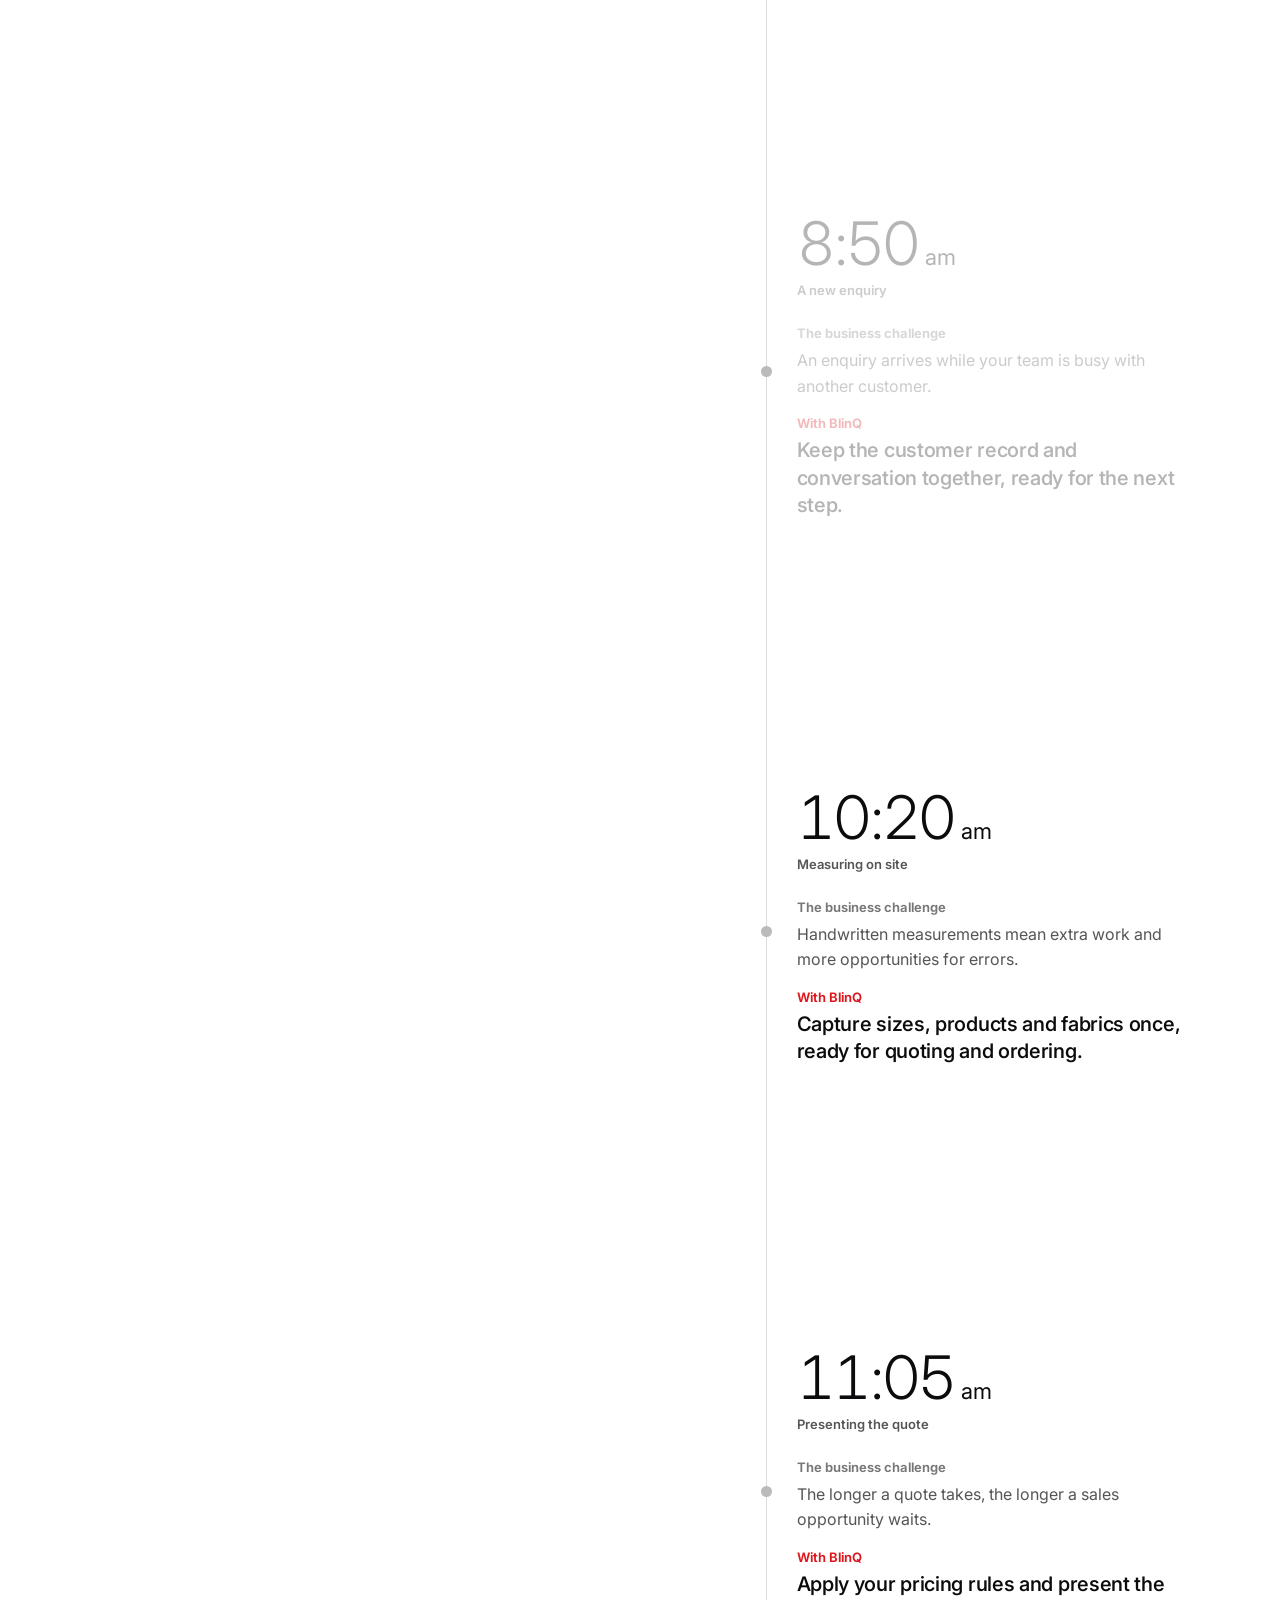
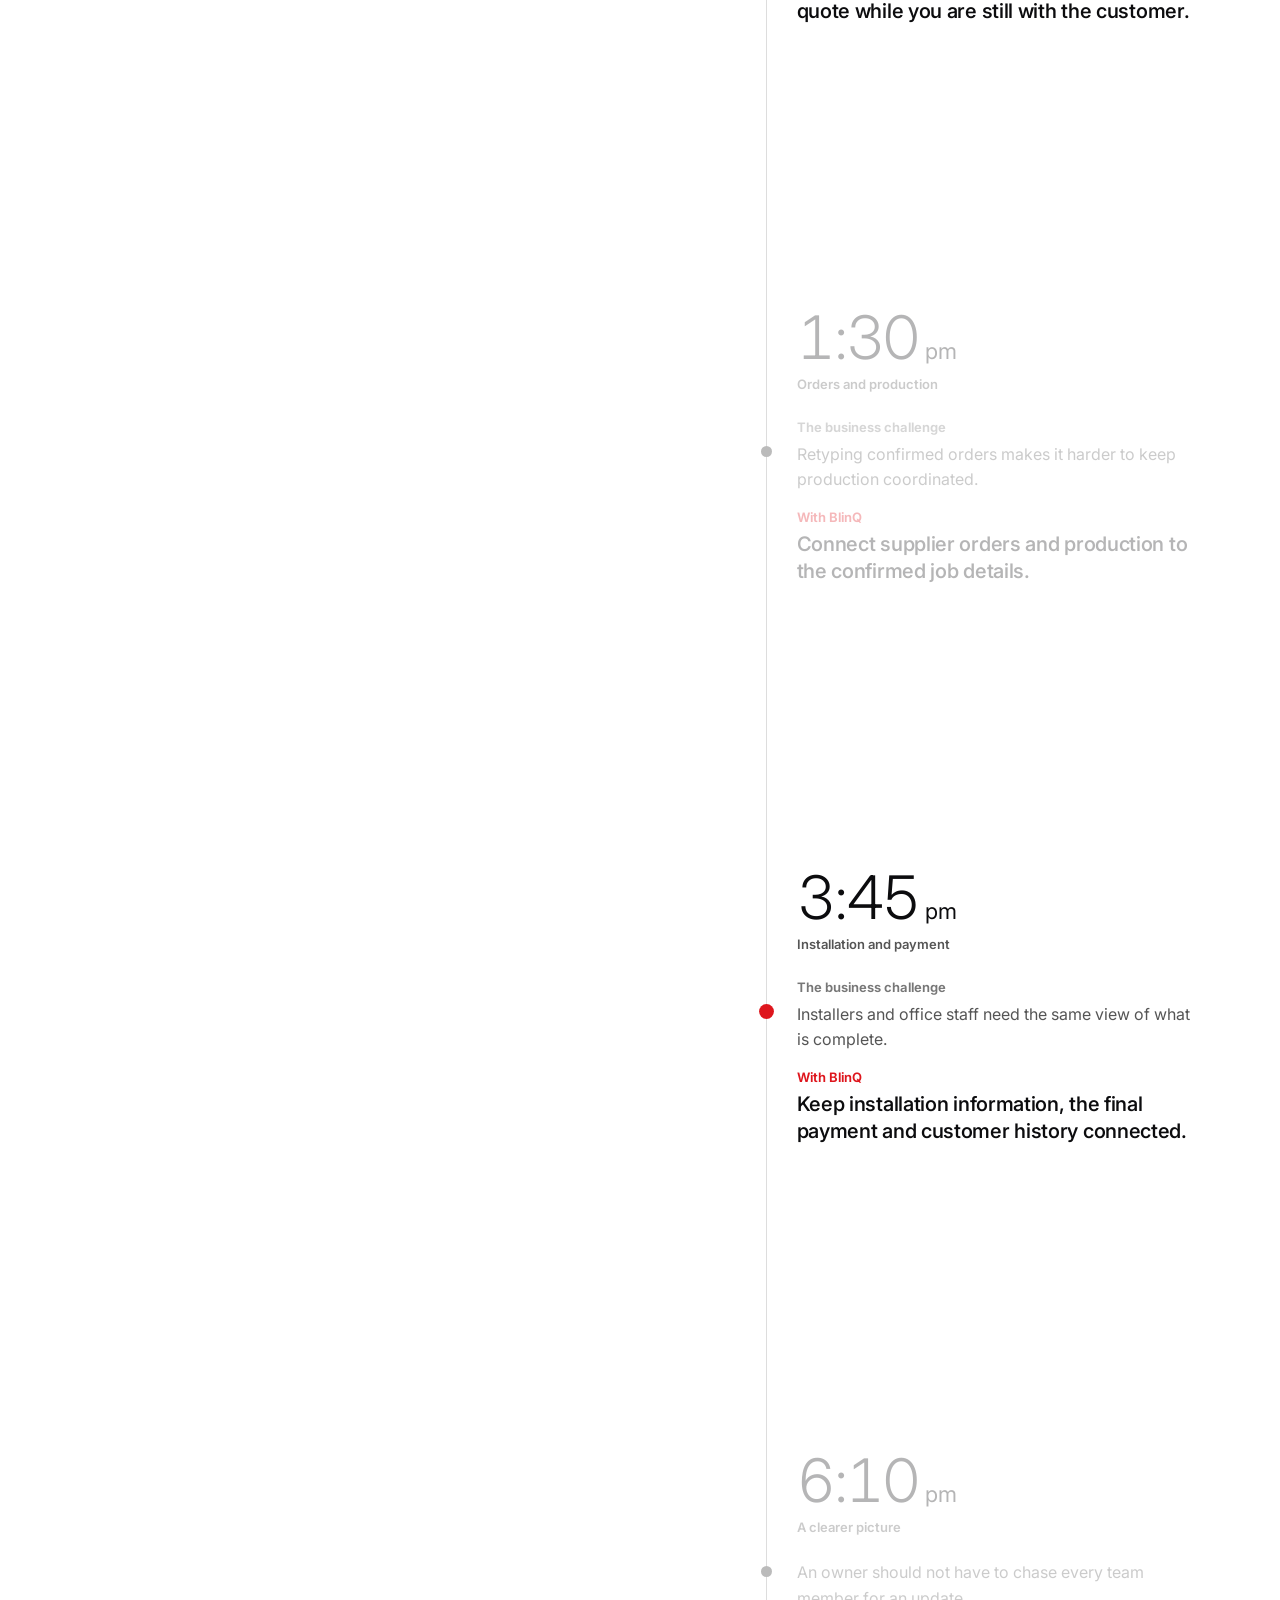
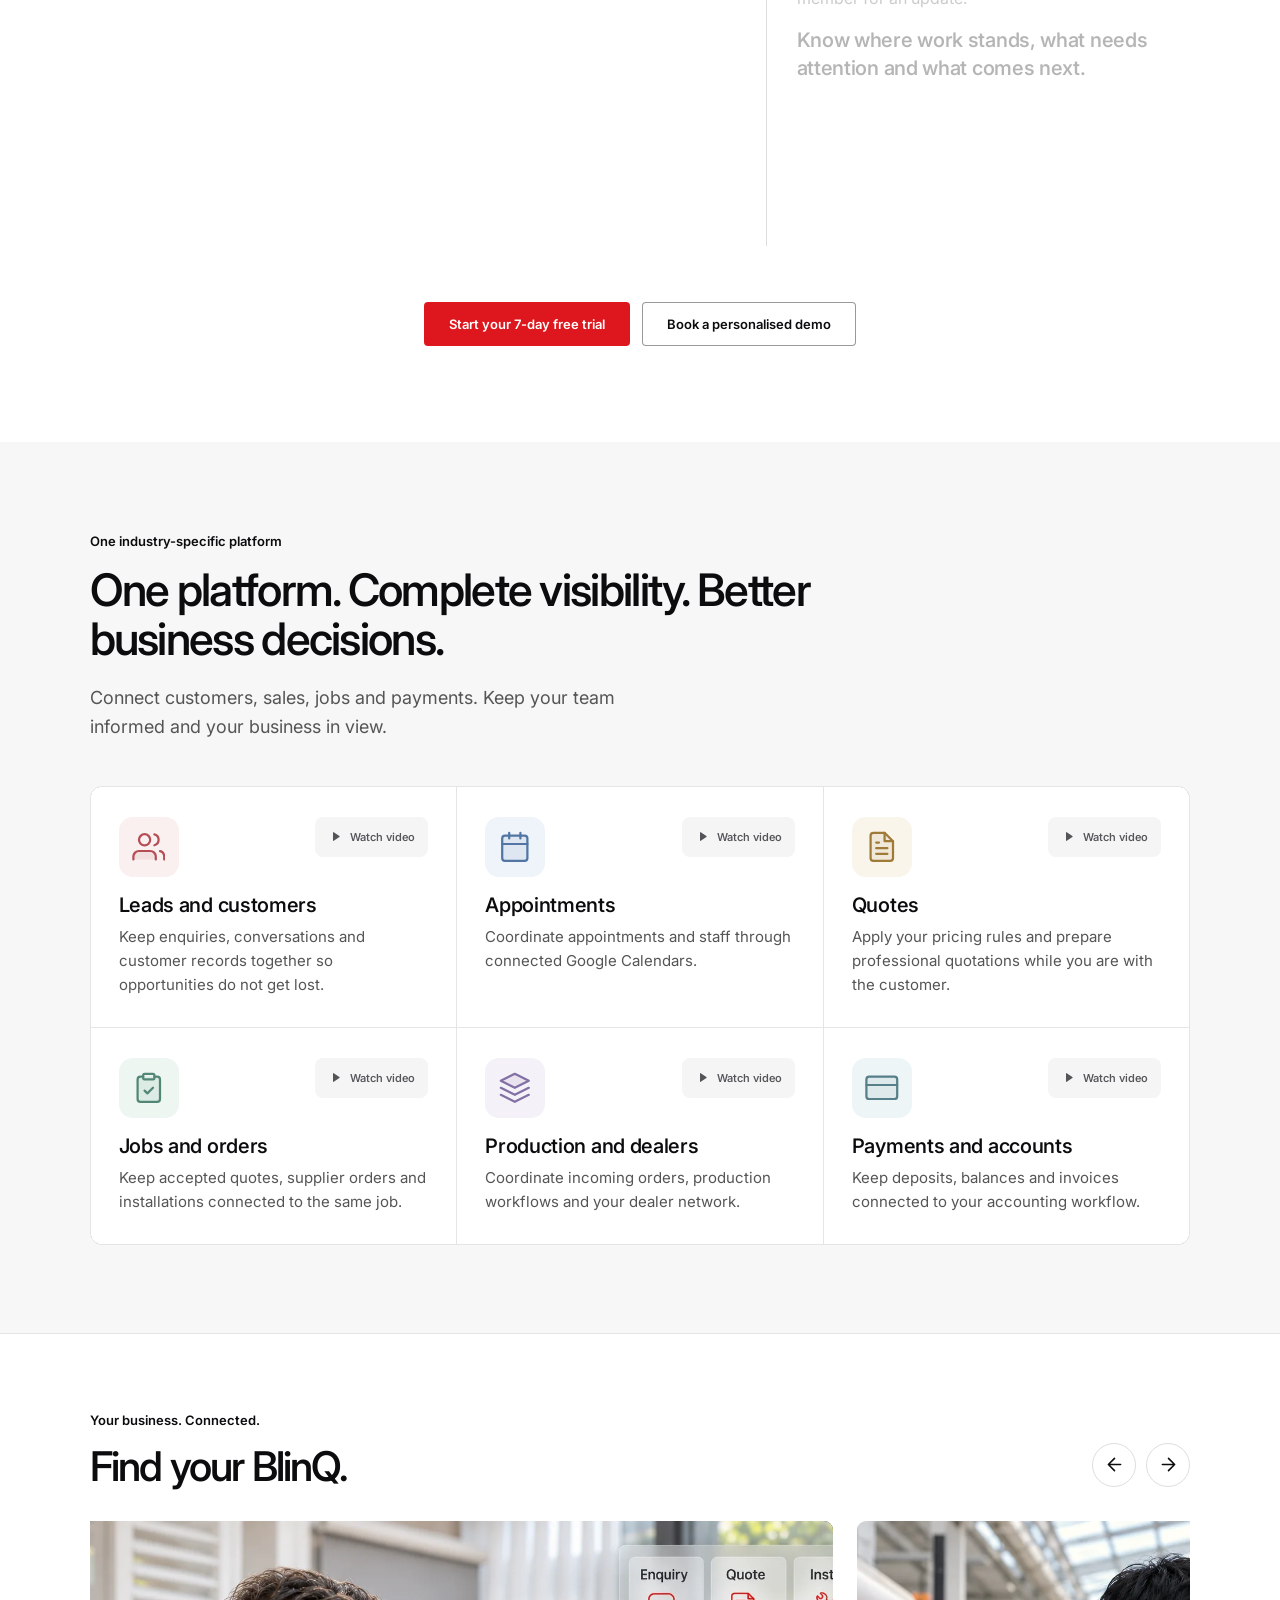
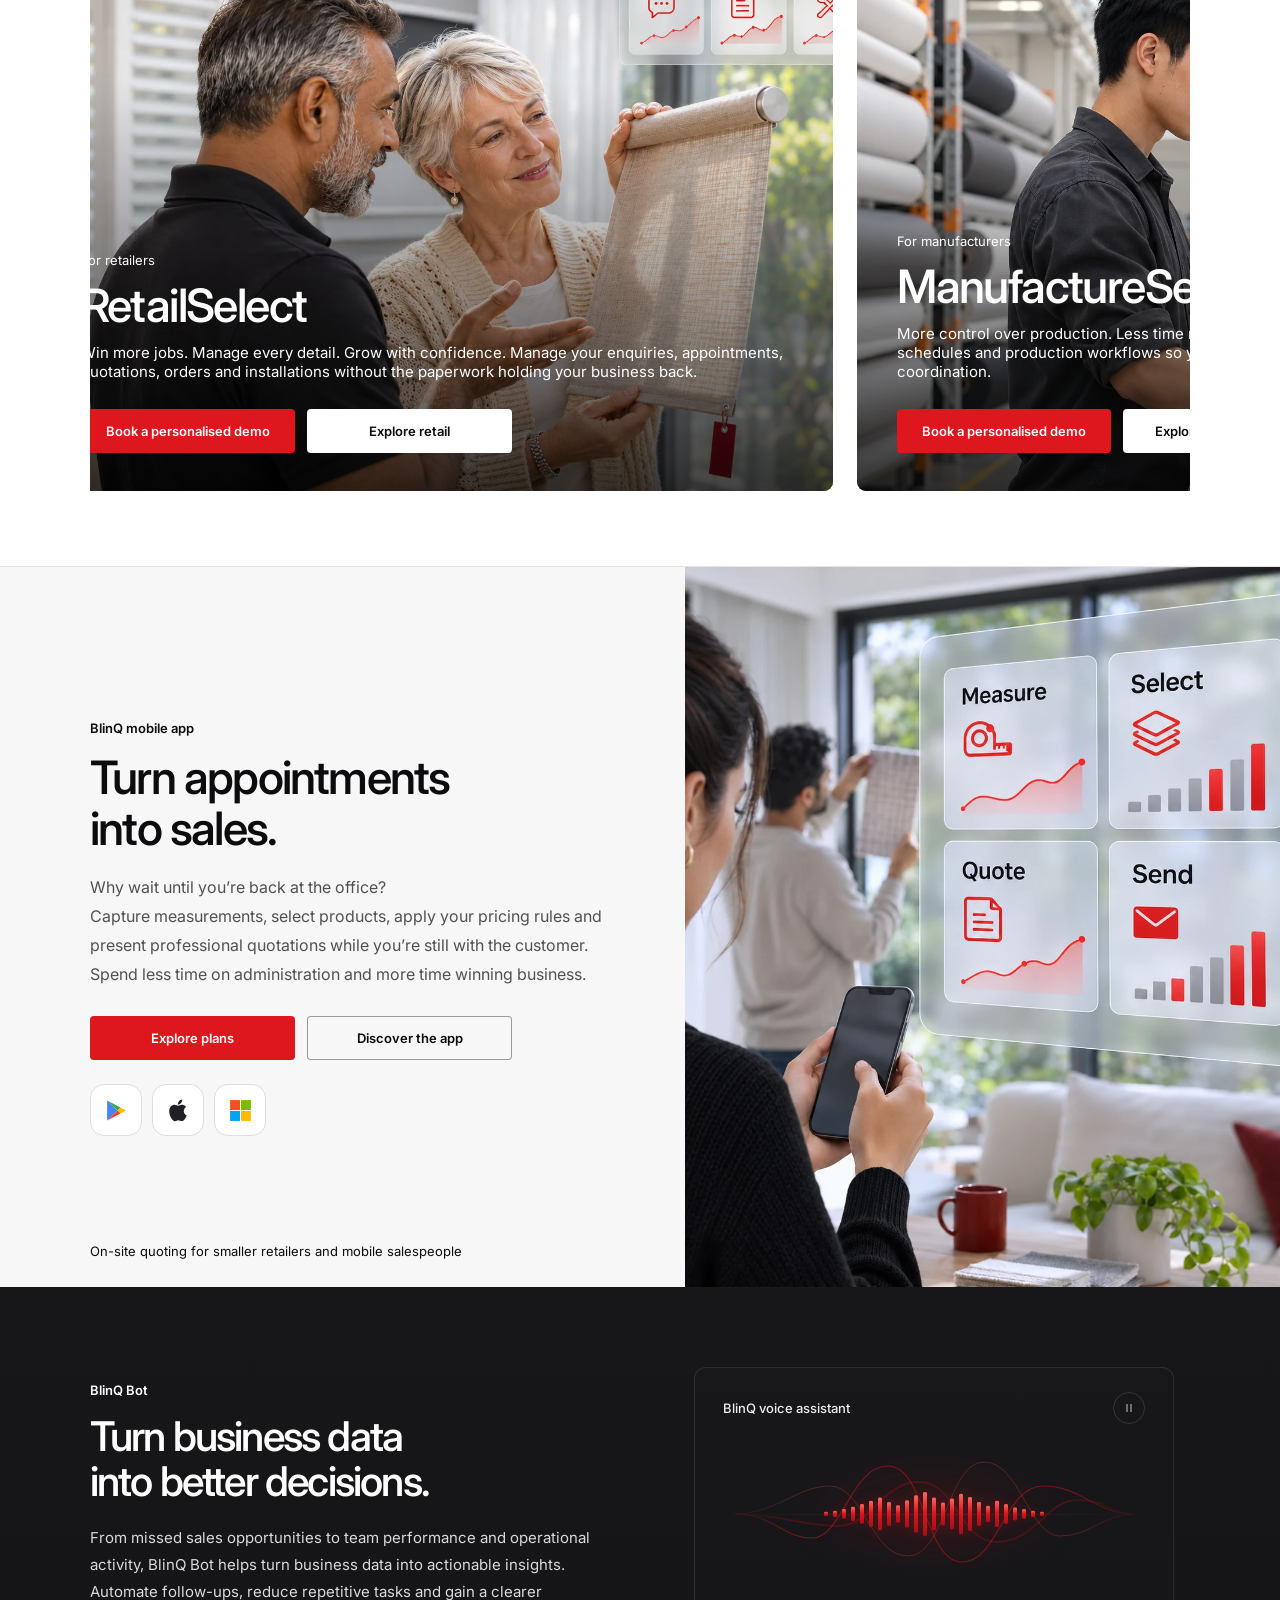
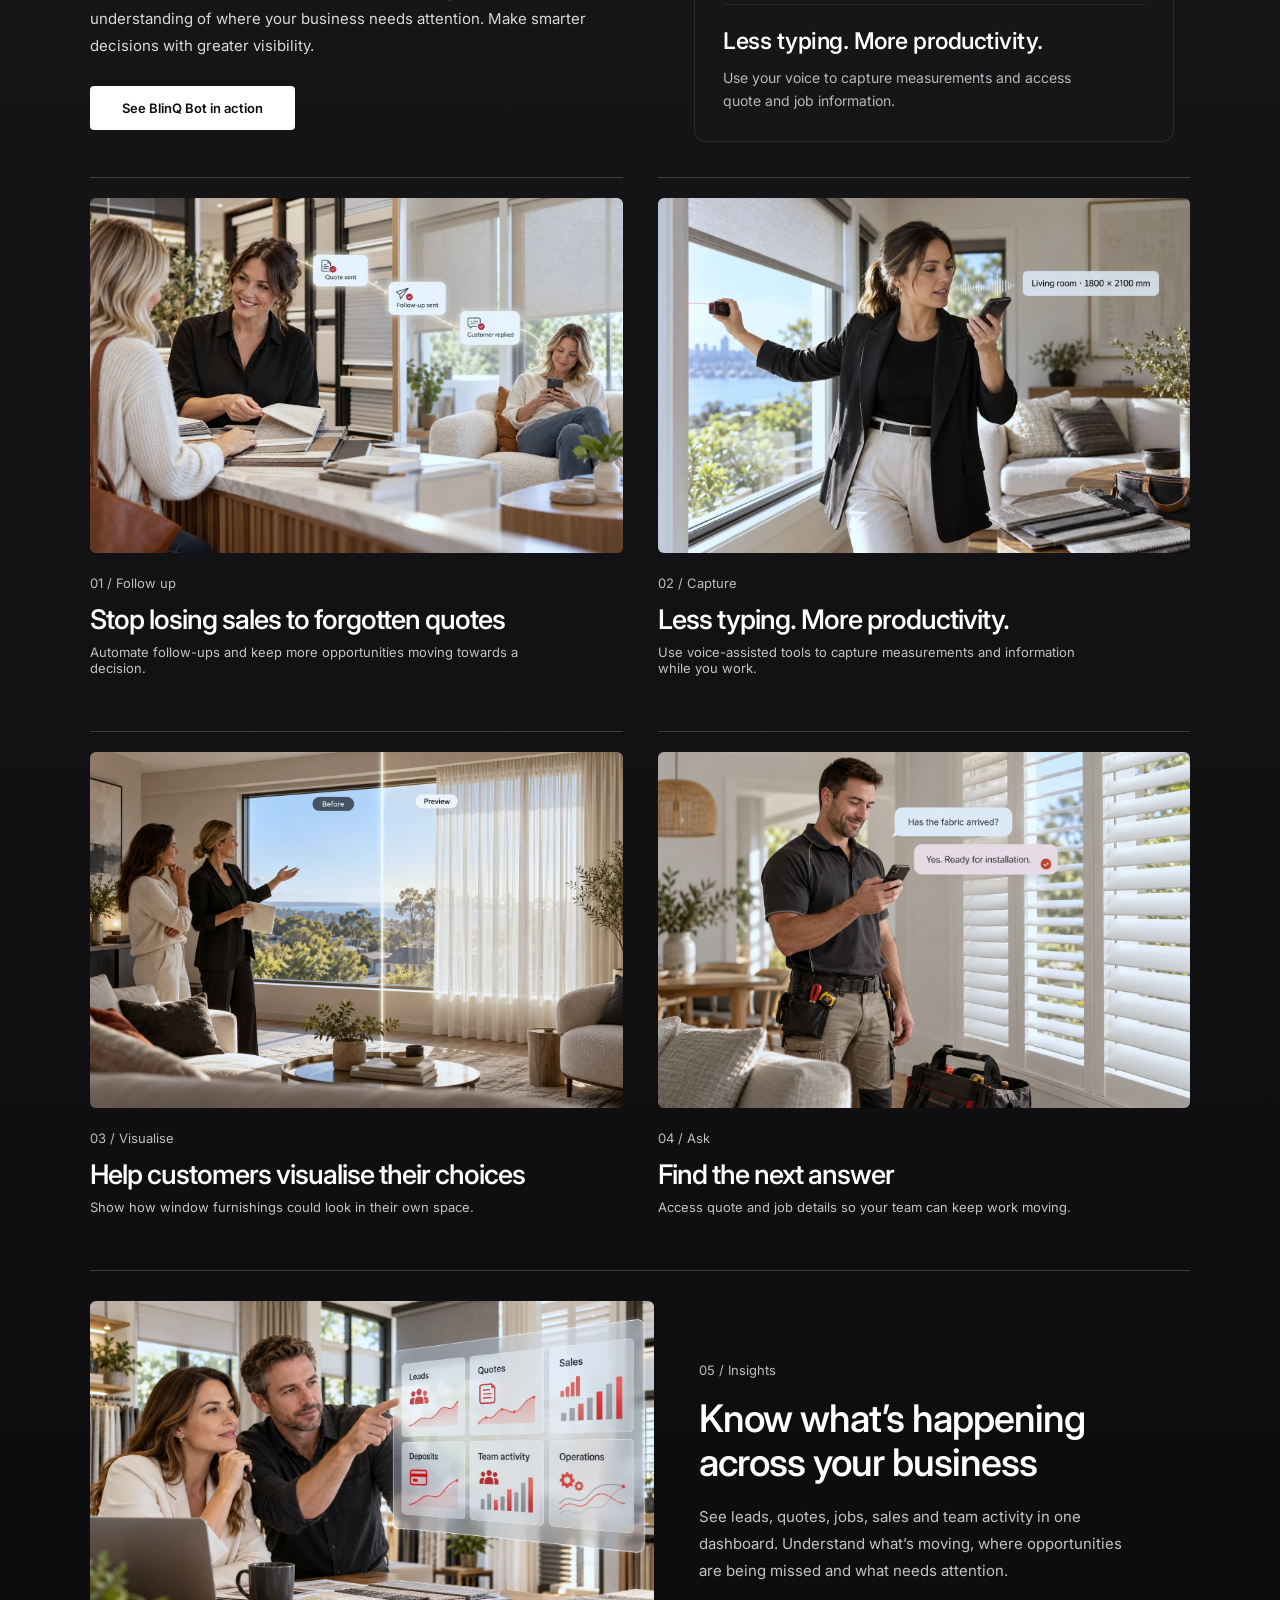
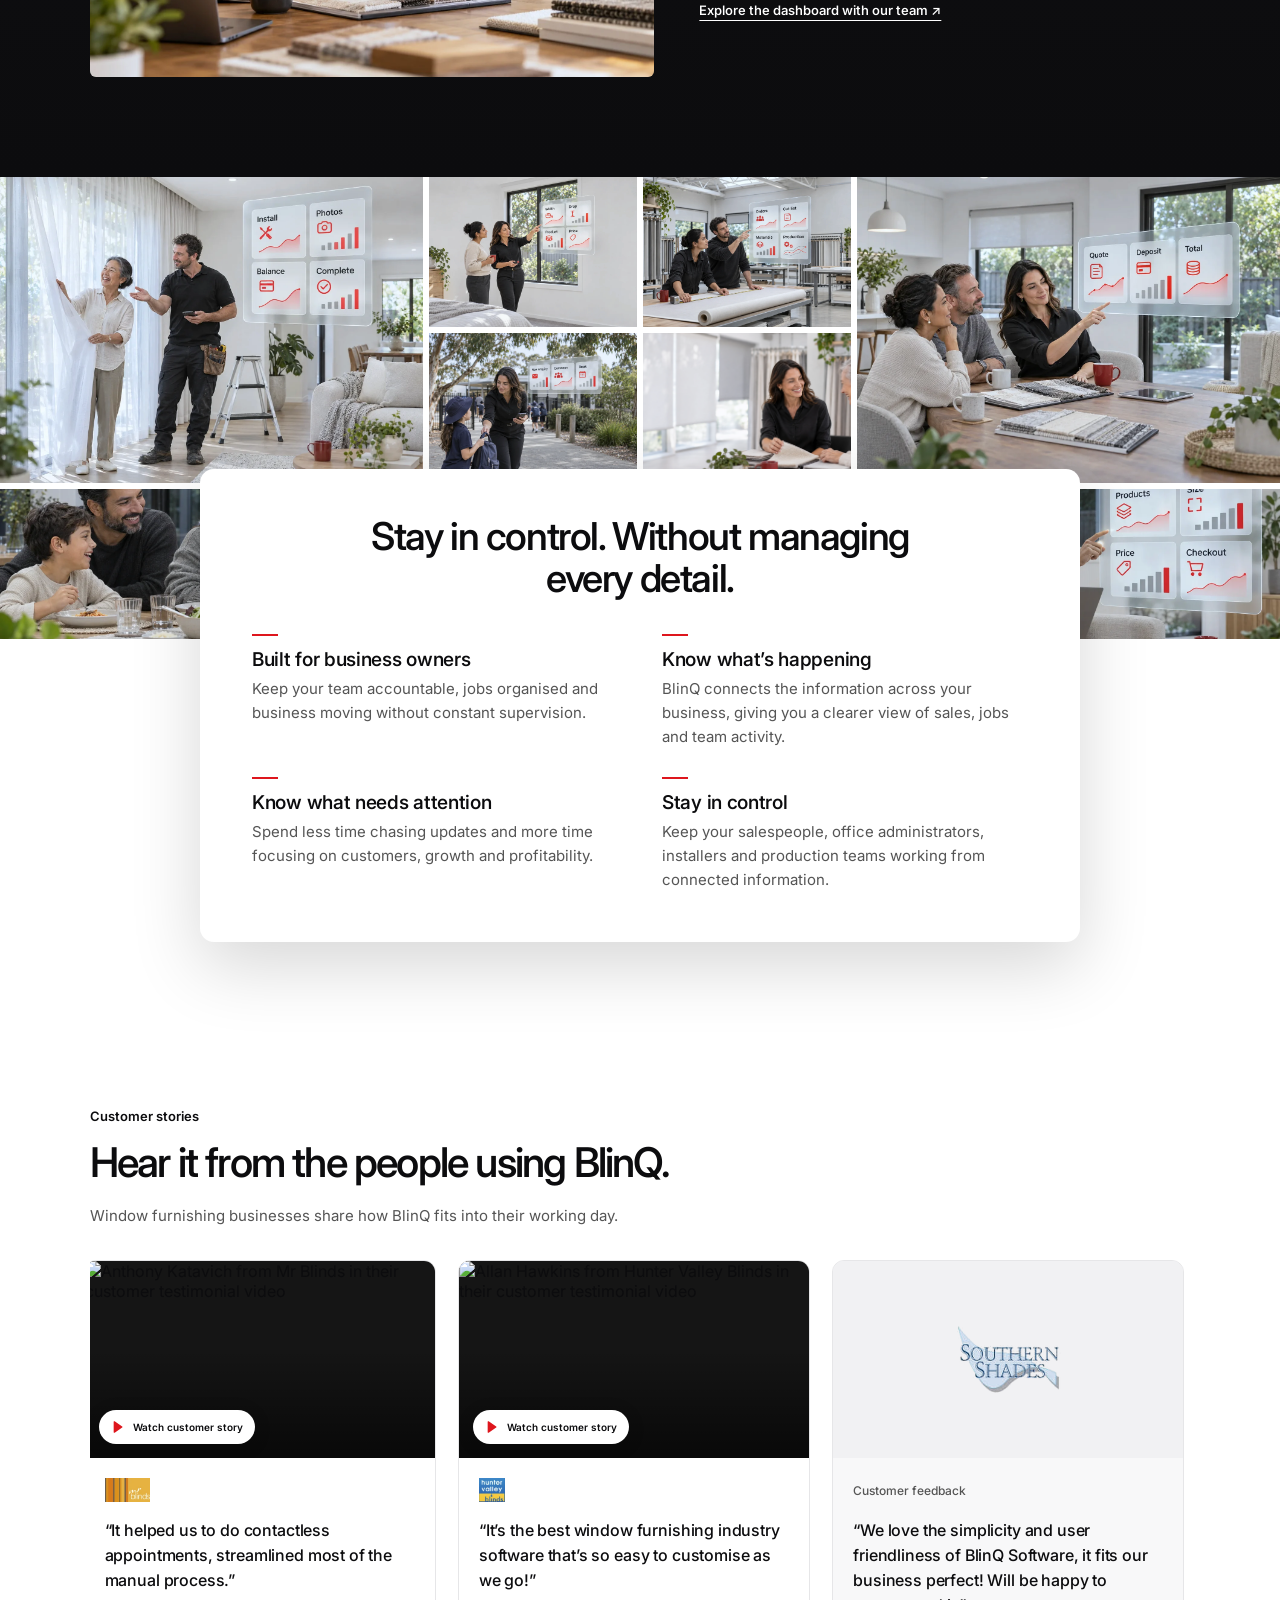
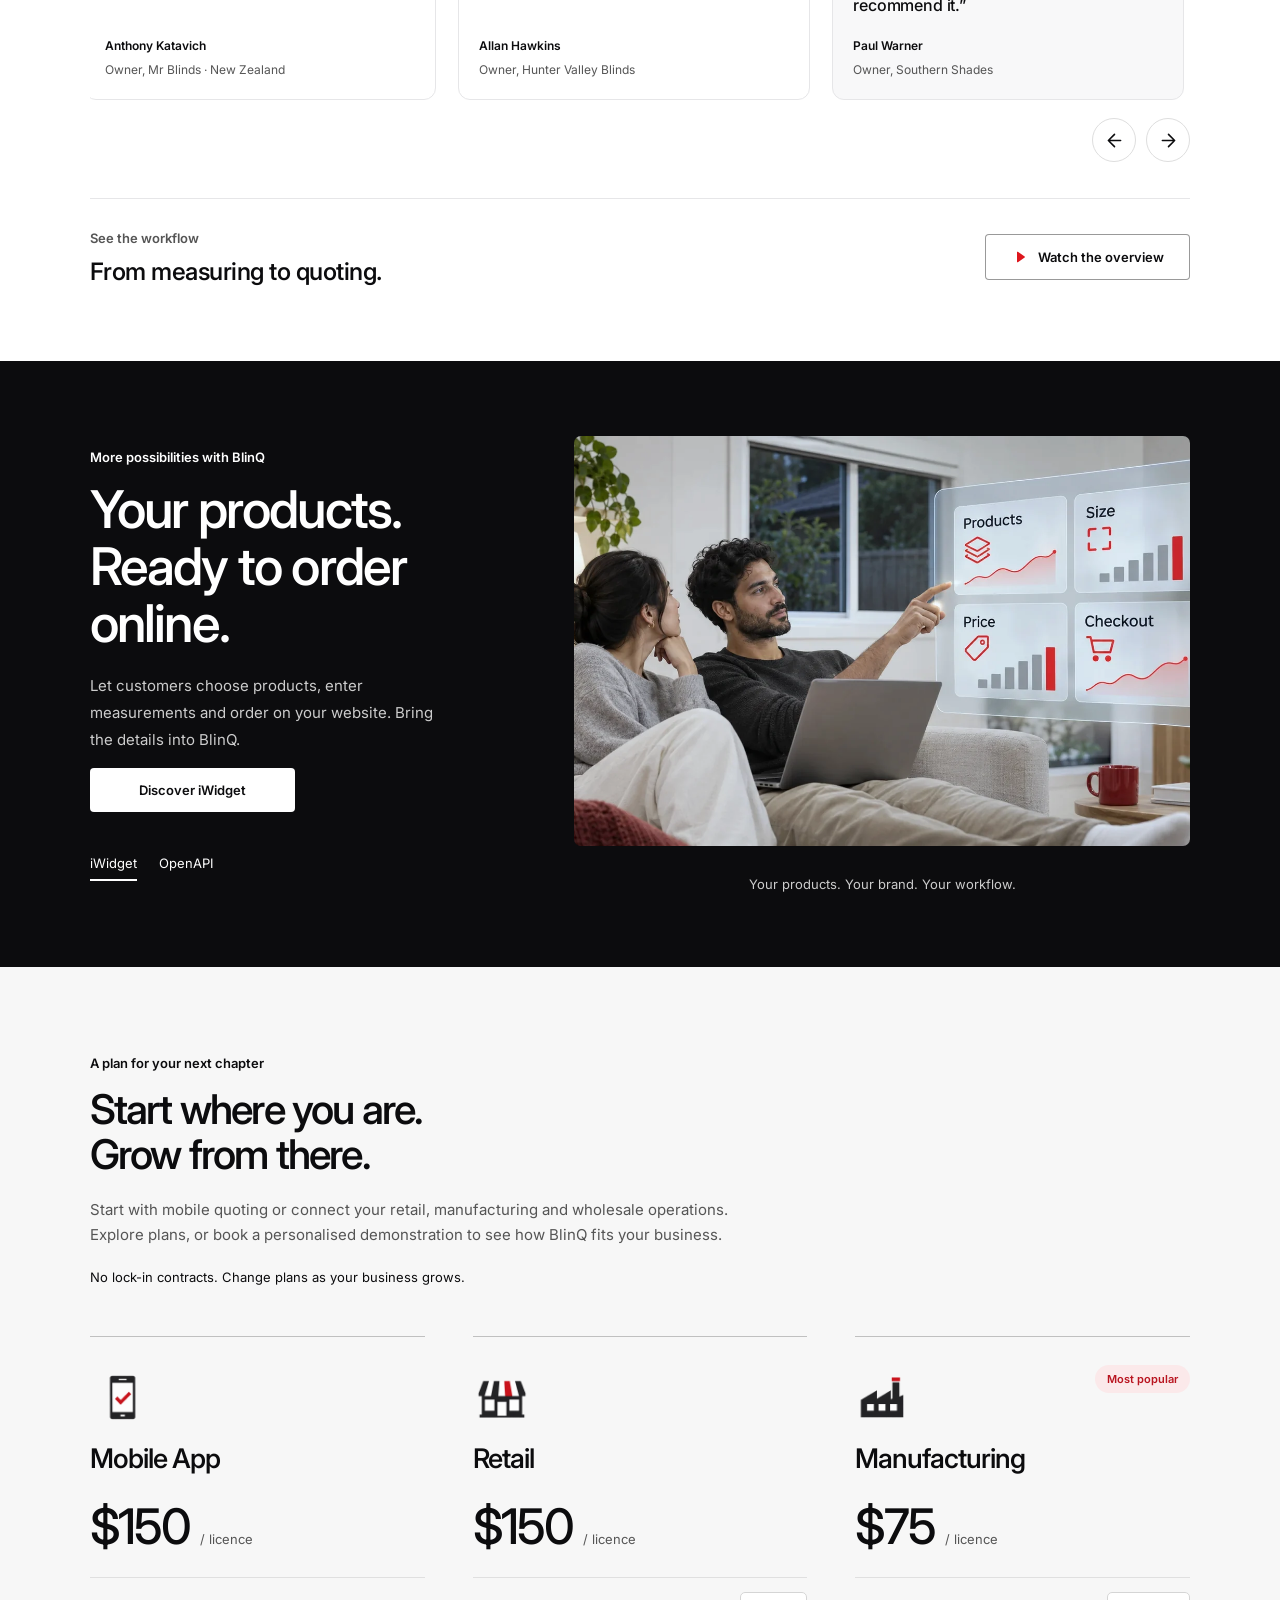
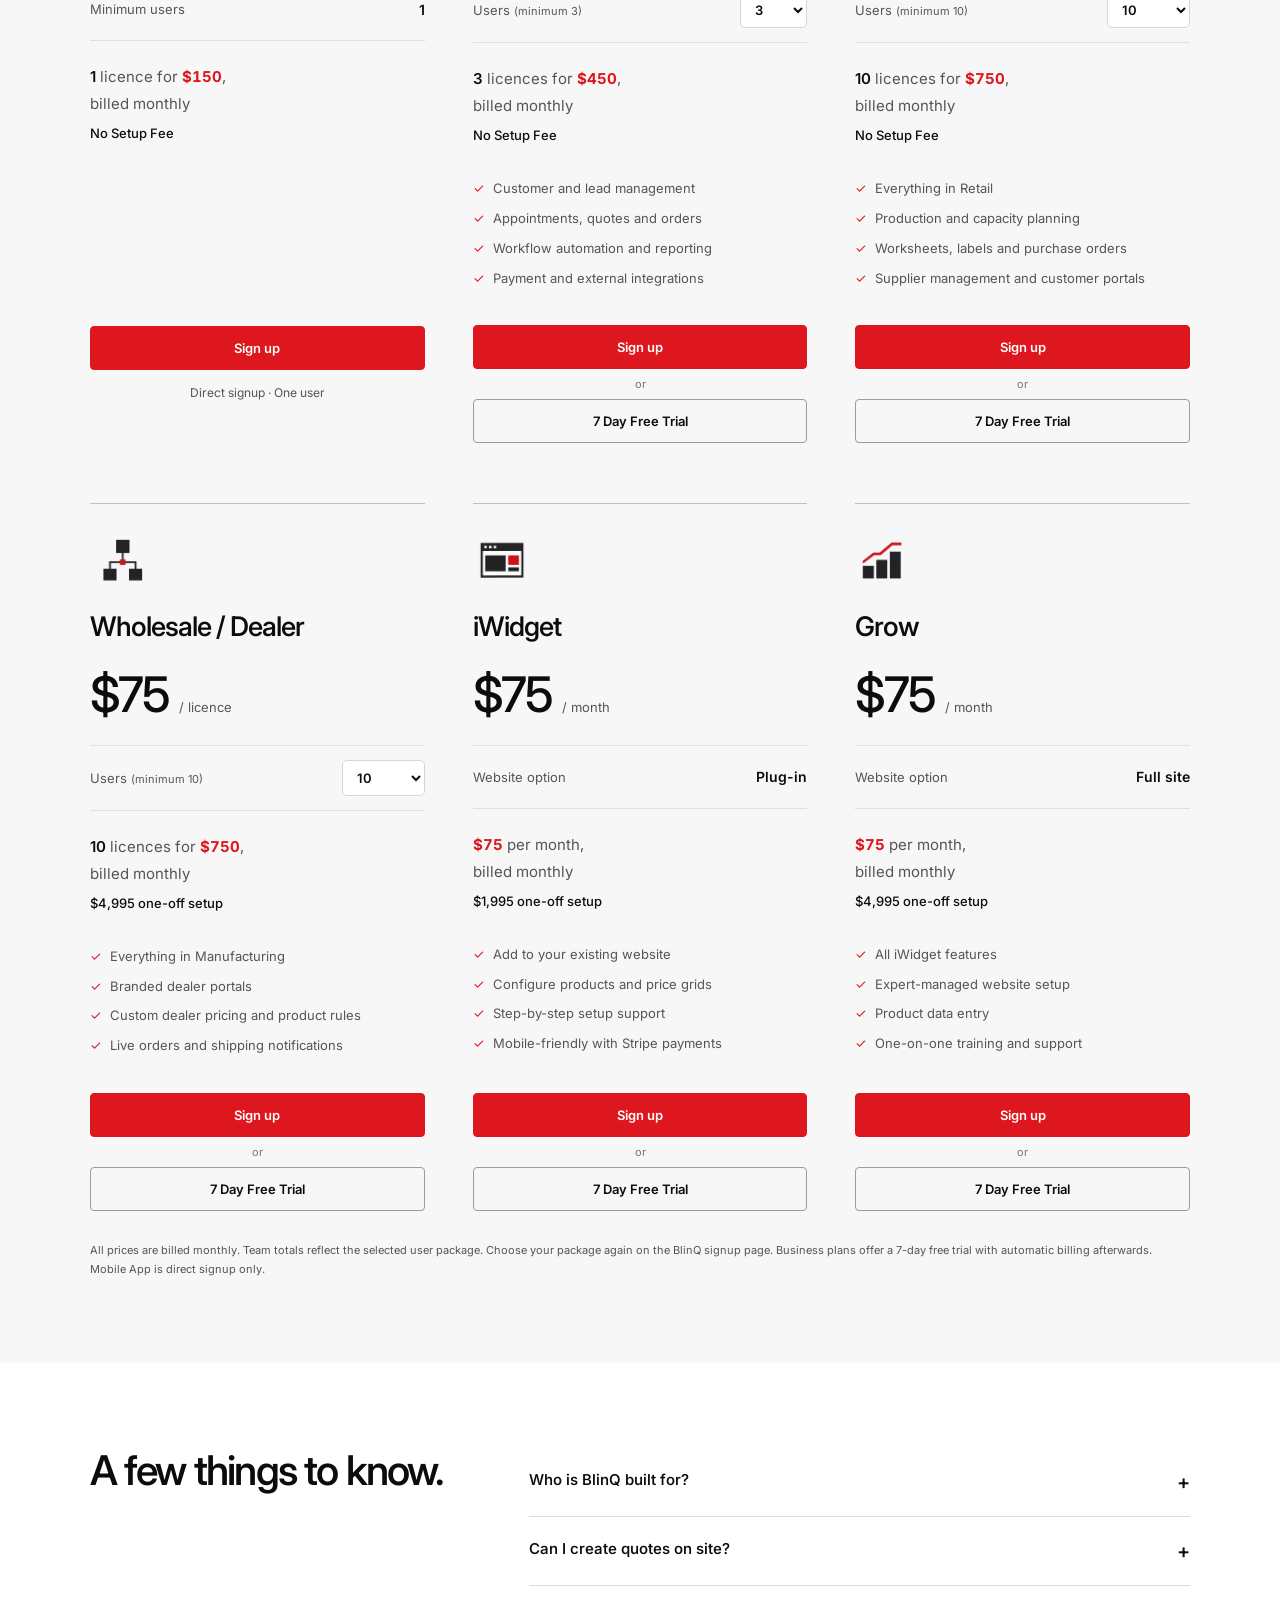
==== commit 61e184f6: "Find your BlinQ: version 3 photos with different people and scenes Each card now has its own people," ====
--- a/index.html
+++ b/index.html
@@ -1,5 +1,5 @@
 <!doctype html>
-<html lang="en-AU"><head><meta charset="utf-8"><meta name="viewport" content="width=device-width,initial-scale=1"><meta name="robots" content="noindex"><meta content="Run your window furnishing business from one connected platform. BlinQ connects customers, quotes, orders, production, installations and payments." name="description"/><title>BlinQ | Window furnishing business management software</title><link rel="icon" href="assets/favicon.webp"><link rel="preconnect" href="https://fonts.googleapis.com"><link rel="preconnect" href="https://fonts.gstatic.com" crossorigin><link rel="stylesheet" href="https://fonts.googleapis.com/css2?family=Inter:wght@400;450;500;550;600;650;700&amp;display=swap"><link rel="stylesheet" href="style.css?v=82af941a"></head><body>
+<html lang="en-AU"><head><meta charset="utf-8"><meta name="viewport" content="width=device-width,initial-scale=1"><meta name="robots" content="noindex"><meta content="Run your window furnishing business from one connected platform. BlinQ connects customers, quotes, orders, production, installations and payments." name="description"/><title>BlinQ | Window furnishing business management software</title><link rel="icon" href="assets/favicon.webp"><link rel="preconnect" href="https://fonts.googleapis.com"><link rel="preconnect" href="https://fonts.gstatic.com" crossorigin><link rel="stylesheet" href="https://fonts.googleapis.com/css2?family=Inter:wght@400;450;500;550;600;650;700&amp;display=swap"><link rel="stylesheet" href="style.css?v=2235f035"></head><body>
 <div class="site-container">
 <a class="skip" href="#main">Skip to content</a>
 <header><div class="header-inner"><a href="#home" aria-label="BlinQ home"><img class="logo" src="assets/blinq-logo.webp" alt="BlinQ Software"></a><nav aria-label="Main navigation"><button data-menu="solutions" aria-expanded="false" aria-controls="solutions">Solutions<svg class="nav-chevron" viewBox="0 0 24 24" fill="none" stroke="currentColor" stroke-width="2" stroke-linecap="round" stroke-linejoin="round" aria-hidden="true"><path d="m6 9 6 6 6-6"/></svg></button><button data-menu="industries-menu" aria-expanded="false" aria-controls="industries-menu">Industries<svg class="nav-chevron" viewBox="0 0 24 24" fill="none" stroke="currentColor" stroke-width="2" stroke-linecap="round" stroke-linejoin="round" aria-hidden="true"><path d="m6 9 6 6 6-6"/></svg></button><a href="#ai">BlinQ Bot</a><a href="#pricing">Pricing</a><button data-menu="resources-menu" aria-expanded="false" aria-controls="resources-menu">Resources<svg class="nav-chevron" viewBox="0 0 24 24" fill="none" stroke="currentColor" stroke-width="2" stroke-linecap="round" stroke-linejoin="round" aria-hidden="true"><path d="m6 9 6 6 6-6"/></svg></button></nav><div class="utilities"><a href="marketplace.html#list-your-business" class="list-biz"><svg viewBox="0 0 24 24" fill="none" stroke="currentColor" stroke-width="1.7" stroke-linecap="round" stroke-linejoin="round" aria-hidden="true"><path d="M3 9 4.5 4h15L21 9"/><path d="M4 9v11h16V9"/><path d="M3 9a3 3 0 0 0 6 0 3 3 0 0 0 6 0 3 3 0 0 0 6 0"/><path d="M10 20v-5h4v5"/></svg><span>List your business</span></a><a href="https://users.blinq.com.au" class="login">Log in</a><button id="mobile-menu" aria-expanded="false">Menu</button></div></div></header>
@@ -80,9 +80,9 @@
 <div class="suite-grid"><div class="suite-item"><div class="suite-icon"><svg viewBox="0 0 24 24" fill="none" stroke="currentColor" stroke-width="1.6" stroke-linecap="round" stroke-linejoin="round" aria-hidden="true"><path d="M17 21v-2a4 4 0 0 0-4-4H5a4 4 0 0 0-4 4v2"/><circle cx="9" cy="7" r="4"/><path d="M23 21v-2a4 4 0 0 0-3-3.87"/><path d="M16 3.13a4 4 0 0 1 0 7.75"/></svg></div><button class="suite-play" type="button" data-video-src="assets/videos/leads-and-customers.mp4" data-video-poster="assets/videos/leads-and-customers.webp" aria-label="Watch leads and customers video" aria-haspopup="dialog"><svg viewBox="0 0 24 24" aria-hidden="true"><path d="M8 5.8a.8.8 0 0 1 1.2-.7l9 6.2a.85.85 0 0 1 0 1.4l-9 6.2A.8.8 0 0 1 8 18.2z"/></svg><span>Watch video</span></button><h3>Leads and customers</h3><p>Keep enquiries, conversations and customer records together so opportunities do not get lost.</p></div><div class="suite-item"><div class="suite-icon"><svg viewBox="0 0 24 24" fill="none" stroke="currentColor" stroke-width="1.6" stroke-linecap="round" stroke-linejoin="round" aria-hidden="true"><rect x="3" y="4" width="18" height="18" rx="2"/><path d="M16 2v4M8 2v4M3 10h18"/></svg></div><button class="suite-play" type="button" data-video-src="assets/videos/appointments.mp4" data-video-poster="assets/videos/appointments.webp" aria-label="Watch appointments video" aria-haspopup="dialog"><svg viewBox="0 0 24 24" aria-hidden="true"><path d="M8 5.8a.8.8 0 0 1 1.2-.7l9 6.2a.85.85 0 0 1 0 1.4l-9 6.2A.8.8 0 0 1 8 18.2z"/></svg><span>Watch video</span></button><h3>Appointments</h3><p>Coordinate appointments and staff through connected Google Calendars.</p></div><div class="suite-item"><div class="suite-icon"><svg viewBox="0 0 24 24" fill="none" stroke="currentColor" stroke-width="1.6" stroke-linecap="round" stroke-linejoin="round" aria-hidden="true"><path d="M14 2H6a2 2 0 0 0-2 2v16a2 2 0 0 0 2 2h12a2 2 0 0 0 2-2V8z"/><path d="M14 2v6h6M16 13H8M16 17H8M10 9H8"/></svg></div><button class="suite-play" type="button" data-video-src="assets/videos/quotes.mp4" data-video-poster="assets/videos/quotes.webp" aria-label="Watch quotes video" aria-haspopup="dialog"><svg viewBox="0 0 24 24" aria-hidden="true"><path d="M8 5.8a.8.8 0 0 1 1.2-.7l9 6.2a.85.85 0 0 1 0 1.4l-9 6.2A.8.8 0 0 1 8 18.2z"/></svg><span>Watch video</span></button><h3>Quotes</h3><p>Apply your pricing rules and prepare professional quotations while you are with the customer.</p></div><div class="suite-item"><div class="suite-icon"><svg viewBox="0 0 24 24" fill="none" stroke="currentColor" stroke-width="1.6" stroke-linecap="round" stroke-linejoin="round" aria-hidden="true"><path d="M16 4h2a2 2 0 0 1 2 2v14a2 2 0 0 1-2 2H6a2 2 0 0 1-2-2V6a2 2 0 0 1 2-2h2"/><rect x="8" y="2" width="8" height="4" rx="1"/><path d="m9 14 2 2 4-4"/></svg></div><button class="suite-play" type="button" data-video-src="assets/videos/jobs-and-orders.mp4" data-video-poster="assets/videos/jobs-and-orders.webp" aria-label="Watch jobs and orders video" aria-haspopup="dialog"><svg viewBox="0 0 24 24" aria-hidden="true"><path d="M8 5.8a.8.8 0 0 1 1.2-.7l9 6.2a.85.85 0 0 1 0 1.4l-9 6.2A.8.8 0 0 1 8 18.2z"/></svg><span>Watch video</span></button><h3>Jobs and orders</h3><p>Keep accepted quotes, supplier orders and installations connected to the same job.</p></div><div class="suite-item"><div class="suite-icon"><svg viewBox="0 0 24 24" fill="none" stroke="currentColor" stroke-width="1.6" stroke-linecap="round" stroke-linejoin="round" aria-hidden="true"><path d="m12 2 10 5-10 5L2 7z"/><path d="m2 17 10 5 10-5M2 12l10 5 10-5"/></svg></div><button class="suite-play" type="button" data-video-src="assets/videos/production-and-dealers.mp4" data-video-poster="assets/videos/production-and-dealers.webp" aria-label="Watch production and dealers video" aria-haspopup="dialog"><svg viewBox="0 0 24 24" aria-hidden="true"><path d="M8 5.8a.8.8 0 0 1 1.2-.7l9 6.2a.85.85 0 0 1 0 1.4l-9 6.2A.8.8 0 0 1 8 18.2z"/></svg><span>Watch video</span></button><h3>Production and dealers</h3><p>Coordinate incoming orders, production workflows and your dealer network.</p></div><div class="suite-item"><div class="suite-icon"><svg viewBox="0 0 24 24" fill="none" stroke="currentColor" stroke-width="1.6" stroke-linecap="round" stroke-linejoin="round" aria-hidden="true"><rect x="1" y="4" width="22" height="16" rx="2"/><path d="M1 10h22"/></svg></div><button class="suite-play" type="button" data-video-src="assets/videos/payments-and-accounts.mp4" data-video-poster="assets/videos/payments-and-accounts.webp" aria-label="Watch payments and accounts video" aria-haspopup="dialog"><svg viewBox="0 0 24 24" aria-hidden="true"><path d="M8 5.8a.8.8 0 0 1 1.2-.7l9 6.2a.85.85 0 0 1 0 1.4l-9 6.2A.8.8 0 0 1 8 18.2z"/></svg><span>Watch video</span></button><h3>Payments and accounts</h3><p>Keep deposits, balances and invoices connected to your accounting workflow.</p></div></div>
 </section></div></div>
 <div class="section-band"><div class="section-frame"><section class="range section" id="range"><div class="section-heading"><div><p class="eyebrow">Your business. Connected.</p><h2>Find your BlinQ.</h2></div><div class="arrows"><button type="button" id="prev" aria-label="Previous solution" aria-controls="product-track"><svg viewBox="0 0 24 24" fill="none" stroke="currentColor" stroke-width="1.8" stroke-linecap="round" stroke-linejoin="round" aria-hidden="true"><path d="M19 12H5m7 7-7-7 7-7"/></svg></button><button type="button" id="next" aria-label="Next solution" aria-controls="product-track"><svg viewBox="0 0 24 24" fill="none" stroke="currentColor" stroke-width="1.8" stroke-linecap="round" stroke-linejoin="round" aria-hidden="true"><path d="M5 12h14m-7-7 7 7-7 7"/></svg></button></div></div><div class="product-track" id="product-track">
-<article class="product retail" id="retail"><img src="assets/scenes/find-retail.webp?v=c6a20f1d" alt="A consultant showing a couple a fabric swatch book in a window furnishings showroom" width="1536" height="928" loading="lazy"><div class="product-copy"><p>For retailers</p><h3>RetailSelect</h3><p>Win more jobs. Manage every detail. Grow with confidence. Manage your enquiries, appointments, quotations, orders and installations without the paperwork holding your business back.</p><div class="actions"><a class="btn primary" href="https://www.blinq.com.au/call-back/AU">Book a personalised demo</a><button class="btn white" data-detail="retail">Explore retail</button></div></div></article>
-<article class="product manufacture" id="manufacturing"><img src="assets/scenes/find-manufacturing.webp?v=8a3e51f1" alt="Two production workers rolling blockout fabric and fitting a roller blind tube in a blinds factory" width="1536" height="928" loading="lazy"><div class="product-copy"><p>For manufacturers</p><h3>ManufactureSelect</h3><p>More control over production. Less time managing orders. Connect customer orders, manufacturing schedules and production workflows so your factory operates with greater visibility and coordination.</p><div class="actions"><a class="btn primary" href="https://www.blinq.com.au/call-back/AU">Book a personalised demo</a><button class="btn white" data-detail="manufacturing">Explore manufacturing</button></div></div></article>
-<article class="product wholesale" id="wholesale"><img src="assets/scenes/find-dealer.webp?v=f605a93c" alt="A warehouse team checking dealer orders on a tablet while holding a wrapped roller blind" width="1536" height="928" loading="lazy"><div class="product-copy"><p>For wholesalers &amp; dealers</p><h3>DealerSelect</h3><p>Make it easier for your dealers to do business with you. Give your dealer network a connected ordering experience while your team manages incoming orders, fulfilment and customer relationships.</p><div class="actions"><a class="btn primary" href="https://www.blinq.com.au/call-back/AU">Book a personalised demo</a><button class="btn white" data-detail="wholesale">Explore wholesale</button></div></div></article></div></section></div></div>
+<article class="product retail" id="retail"><img src="assets/scenes/find-retail.webp?v=db96d3a0" alt="A consultant and a customer judging a roller blind fabric sample against the window light in a showroom" width="1536" height="982" loading="lazy"><div class="product-copy"><p>For retailers</p><h3>RetailSelect</h3><p>Win more jobs. Manage every detail. Grow with confidence. Manage your enquiries, appointments, quotations, orders and installations without the paperwork holding your business back.</p><div class="actions"><a class="btn primary" href="https://www.blinq.com.au/call-back/AU">Book a personalised demo</a><button class="btn white" data-detail="retail">Explore retail</button></div></div></article>
+<article class="product manufacture" id="manufacturing"><img src="assets/scenes/find-manufacturing.webp?v=8e886e0a" alt="A production worker guiding blockout fabric along a cutting machine in a blinds factory" width="1536" height="982" loading="lazy"><div class="product-copy"><p>For manufacturers</p><h3>ManufactureSelect</h3><p>More control over production. Less time managing orders. Connect customer orders, manufacturing schedules and production workflows so your factory operates with greater visibility and coordination.</p><div class="actions"><a class="btn primary" href="https://www.blinq.com.au/call-back/AU">Book a personalised demo</a><button class="btn white" data-detail="manufacturing">Explore manufacturing</button></div></div></article>
+<article class="product wholesale" id="wholesale"><img src="assets/scenes/find-dealer.webp?v=9e3e4131" alt="A warehouse worker handing a dealer a wrapped roller blind at the back of a van" width="1536" height="982" loading="lazy"><div class="product-copy"><p>For wholesalers &amp; dealers</p><h3>DealerSelect</h3><p>Make it easier for your dealers to do business with you. Give your dealer network a connected ordering experience while your team manages incoming orders, fulfilment and customer relationships.</p><div class="actions"><a class="btn primary" href="https://www.blinq.com.au/call-back/AU">Book a personalised demo</a><button class="btn white" data-detail="wholesale">Explore wholesale</button></div></div></article></div></section></div></div>
 <div class="section-band band-light"><div class="section-frame"><section class="mobile-panel" id="mobile"><div class="mobile-copy"><p class="eyebrow">BlinQ mobile app</p><h2>Turn appointments into sales.</h2><p>Why wait until you’re back at the office?<br>Capture measurements, select products, apply your pricing rules and present professional quotations while you’re still with the customer. Spend less time on administration and more time winning business.</p><div class="actions"><a class="btn primary" href="https://www.blinq.com.au/pricing/">Explore plans</a><button class="btn outline" data-detail="mobile">Discover the app</button></div><div class="app-stores" aria-label="Mobile app stores"><a class="app-store" data-tip="Google Play" href="https://play.google.com/store/apps/details?id=au.com.blinq.software" target="_blank" rel="noopener" aria-label="BlinQ Software on Google Play"><svg viewBox="0 0 24 24" aria-hidden="true"><path fill="#4285f4" d="M3 2.5v19L13 12z"/><path fill="#34a853" d="M3 2.5 15.8 9.2 13 12z"/><path fill="#fbbc04" d="m15.8 9.2 4.8 2.5a.35.35 0 0 1 0 .6l-4.8 2.5L13 12z"/><path fill="#ea4335" d="M3 21.5 15.8 14.8 13 12z"/></svg></a><a class="app-store" data-tip="App Store" href="https://apps.apple.com/us/app/blinq/id6817602594" target="_blank" rel="noopener" aria-label="BlinQ on the App Store"><svg viewBox="0 0 24 24" fill="currentColor" aria-hidden="true"><path d="M17.05 12.54c.03 3.12 2.74 4.16 2.77 4.17-.02.07-.43 1.48-1.42 2.94-.86 1.26-1.75 2.51-3.15 2.54-1.37.03-1.81-.82-3.38-.82-1.56 0-2.05.8-3.35.85-1.35.05-2.37-1.36-3.24-2.62-1.77-2.58-3.12-7.3-1.31-10.48.9-1.58 2.51-2.58 4.25-2.61 1.33-.03 2.59.9 3.4.9.82 0 2.35-1.11 3.96-.95.67.03 2.55.27 3.76 2.07-.1.06-2.26 1.33-2.29 4.01ZM14.46 4.72c.72-.87 1.2-2.08 1.07-3.29-1.04.04-2.3.7-3.05 1.58-.67.77-1.26 2-1.1 3.18 1.16.09 2.35-.59 3.08-1.47Z"/></svg></a><a class="app-store" data-tip="Microsoft Store" href="https://apps.microsoft.com/detail/9nj8hv8kmpd5" target="_blank" rel="noopener" aria-label="BlinQ Software on Microsoft Store"><svg viewBox="0 0 24 24" aria-hidden="true"><path fill="#f25022" d="M2 2h9.5v9.5H2z"/><path fill="#7fba00" d="M12.5 2H22v9.5h-9.5z"/><path fill="#00a4ef" d="M2 12.5h9.5V22H2z"/><path fill="#ffb900" d="M12.5 12.5H22V22h-9.5z"/></svg></a></div></div><img src="assets/scenes/mobile-in-hand.webp" alt="A consultant using her phone at a customer’s home, with a glass panel showing measure, select, quote and send" loading="lazy"><div class="mobile-foot">On-site quoting for smaller retailers and mobile salespeople</div></section></div></div>
 <div class="section-band band-dark-up"><div class="section-frame"><section class="ai-panel section" id="ai"><div><p class="eyebrow">BlinQ Bot</p><h2>Turn business data<br>into better decisions.</h2><p>From missed sales opportunities to team performance and operational activity, BlinQ Bot helps turn business data into actionable insights. Automate follow-ups, reduce repetitive tasks and gain a clearer understanding of where your business needs attention. Make smarter decisions with greater visibility.</p><a class="btn white" href="https://www.blinq.com.au/call-back/AU">See BlinQ Bot in action</a></div>
 <figure class="voice-assistant" aria-label="BlinQ voice assistant">
--- a/style.css
+++ b/style.css
@@ -1046,3 +1046,5 @@
 a.sol-item.sol-other:hover{background:#f1f1f3}
 a.sol-item.sol-other .sol-icon{background:#fff;box-shadow:0 0 0 1px #ececef}
 a.sol-item.sol-other small{color:#b3141a}
+/* Find your BlinQ: the RetailSelect photo sits slightly left of centre so both faces stay in the phone crop */
+#retail>img{object-position:46% 50%}
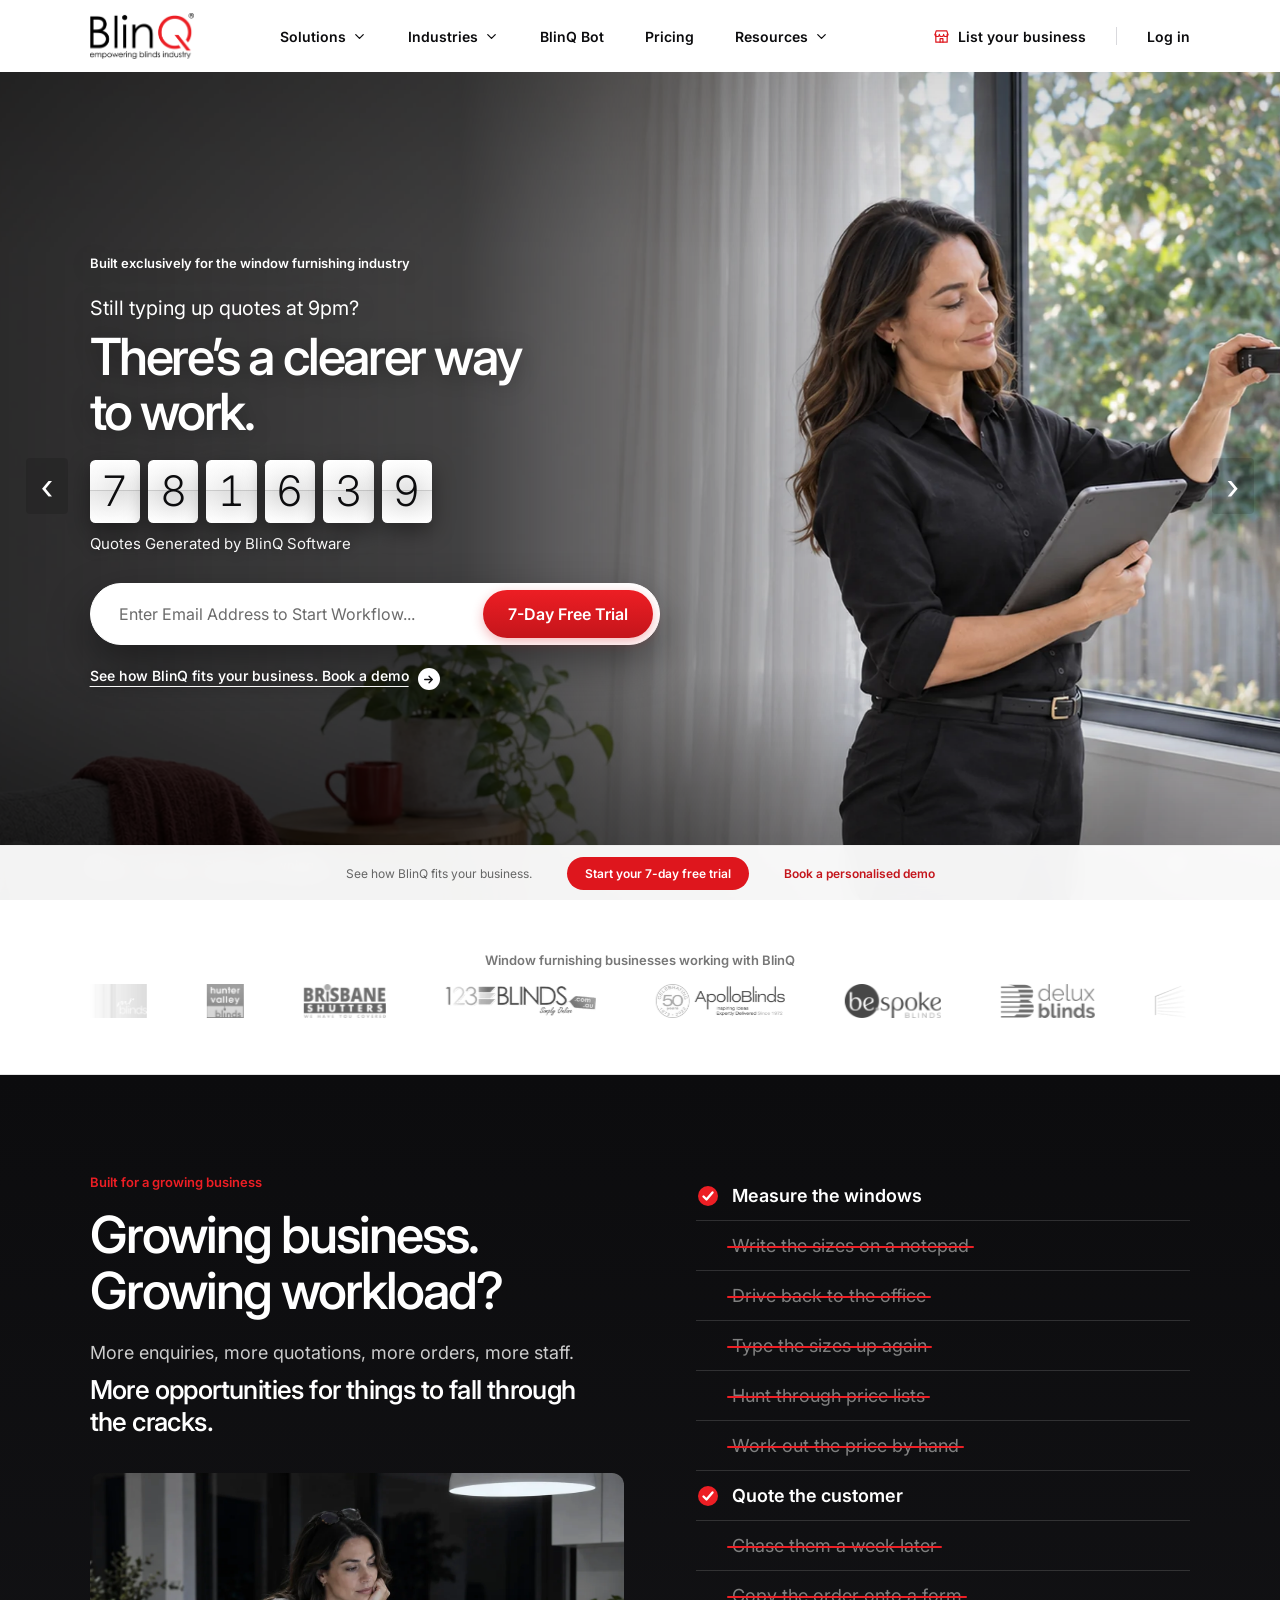
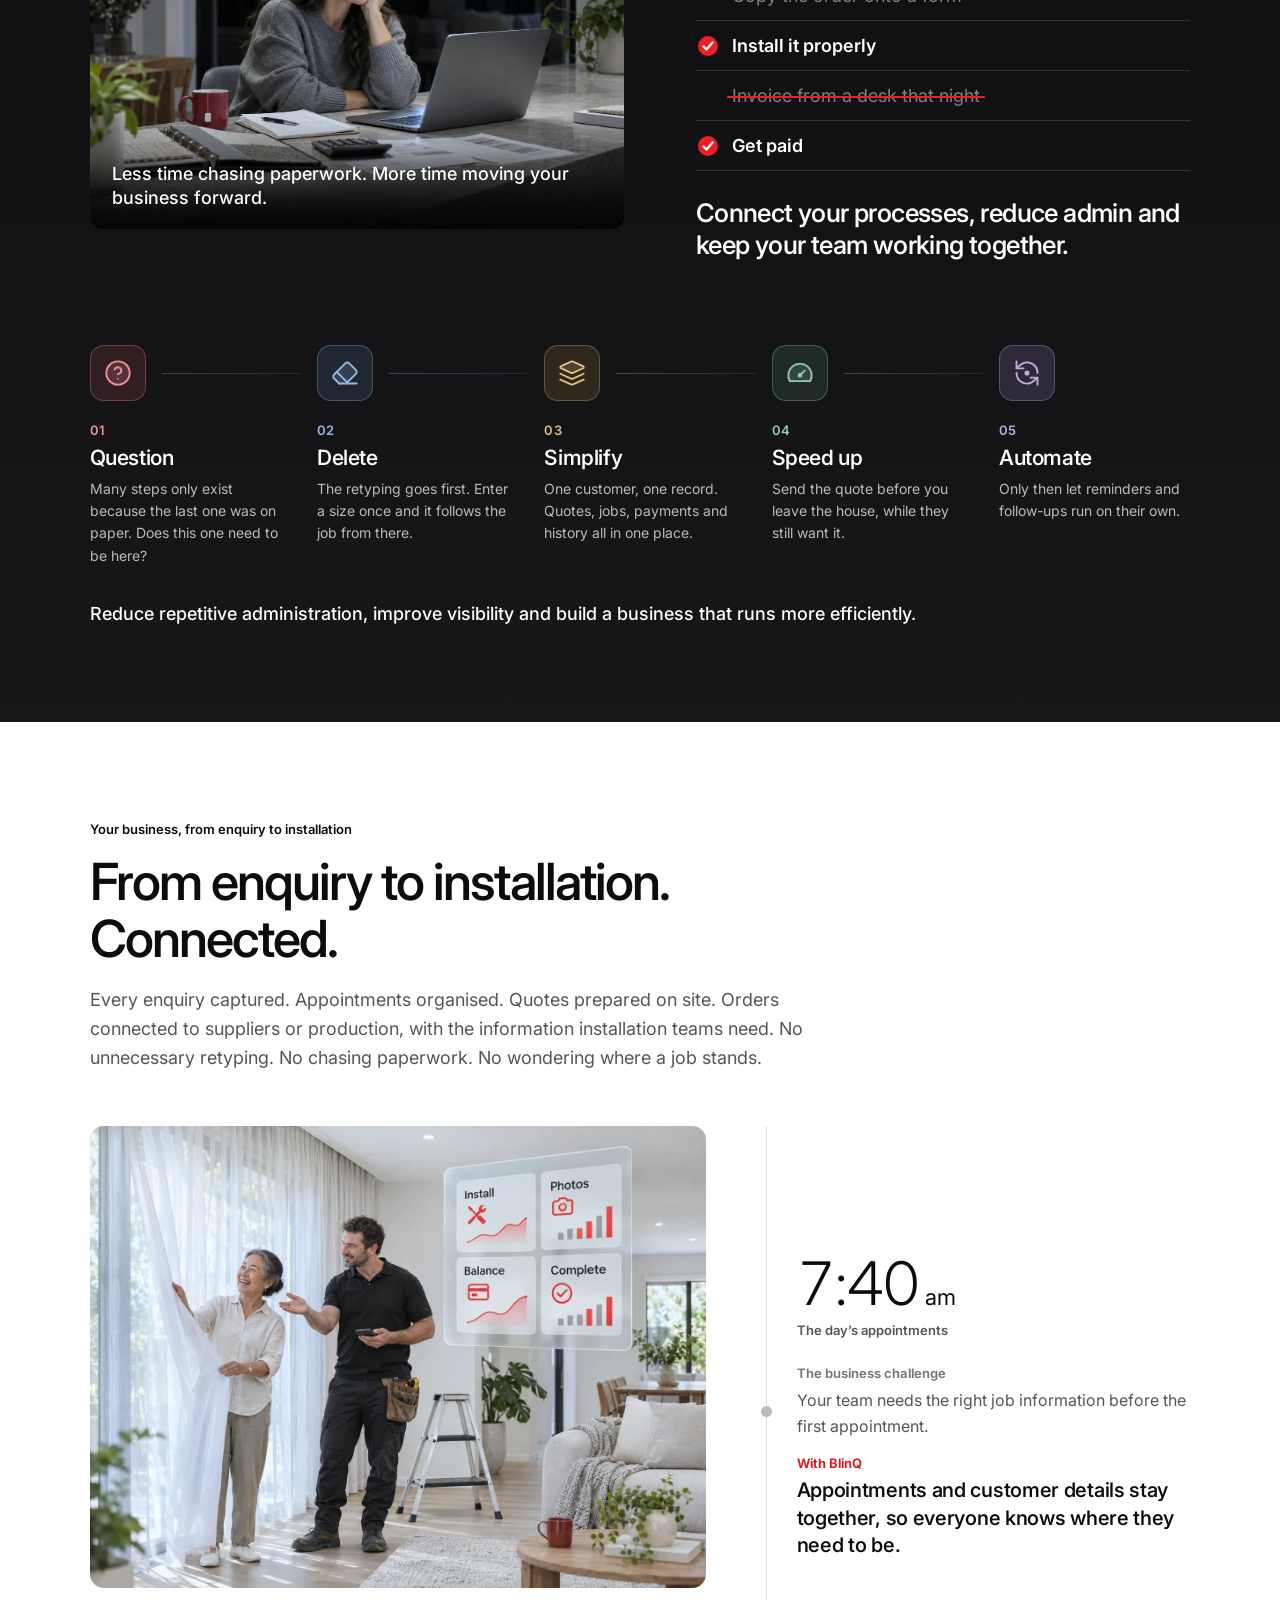
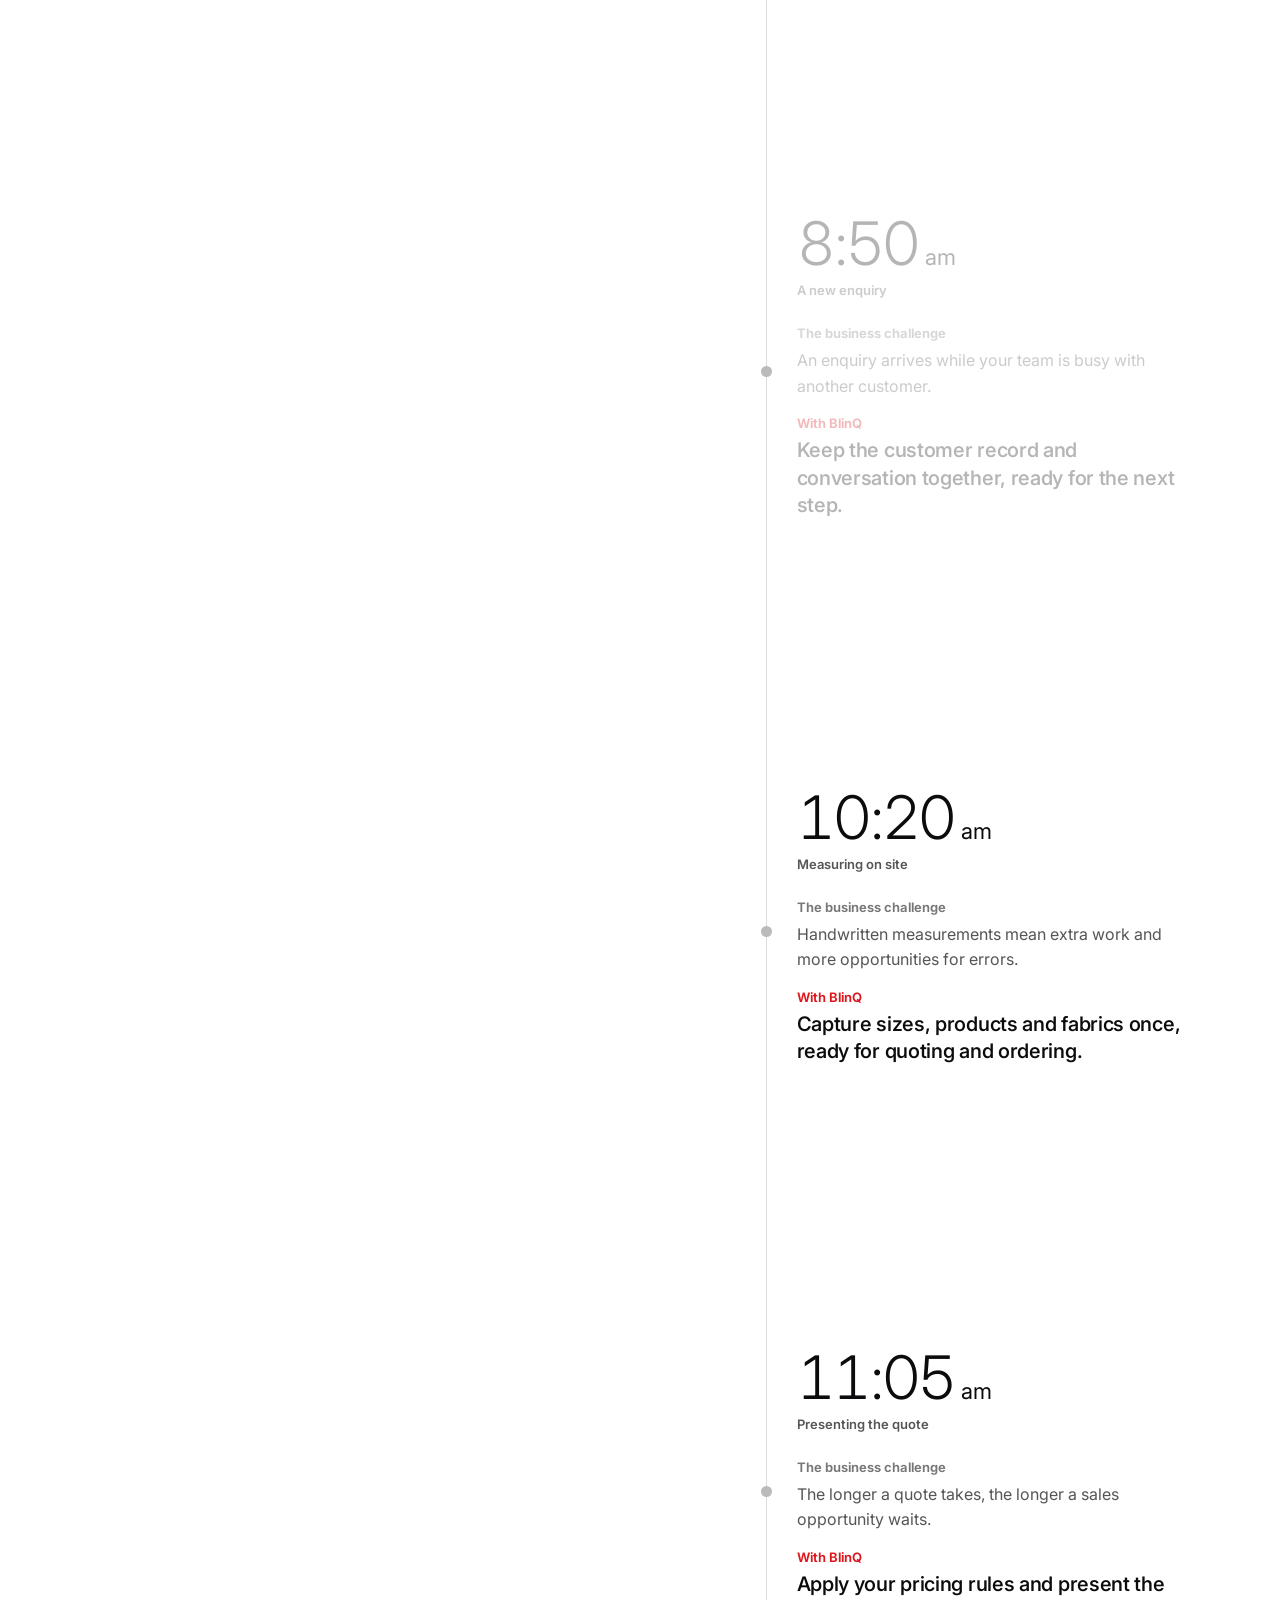
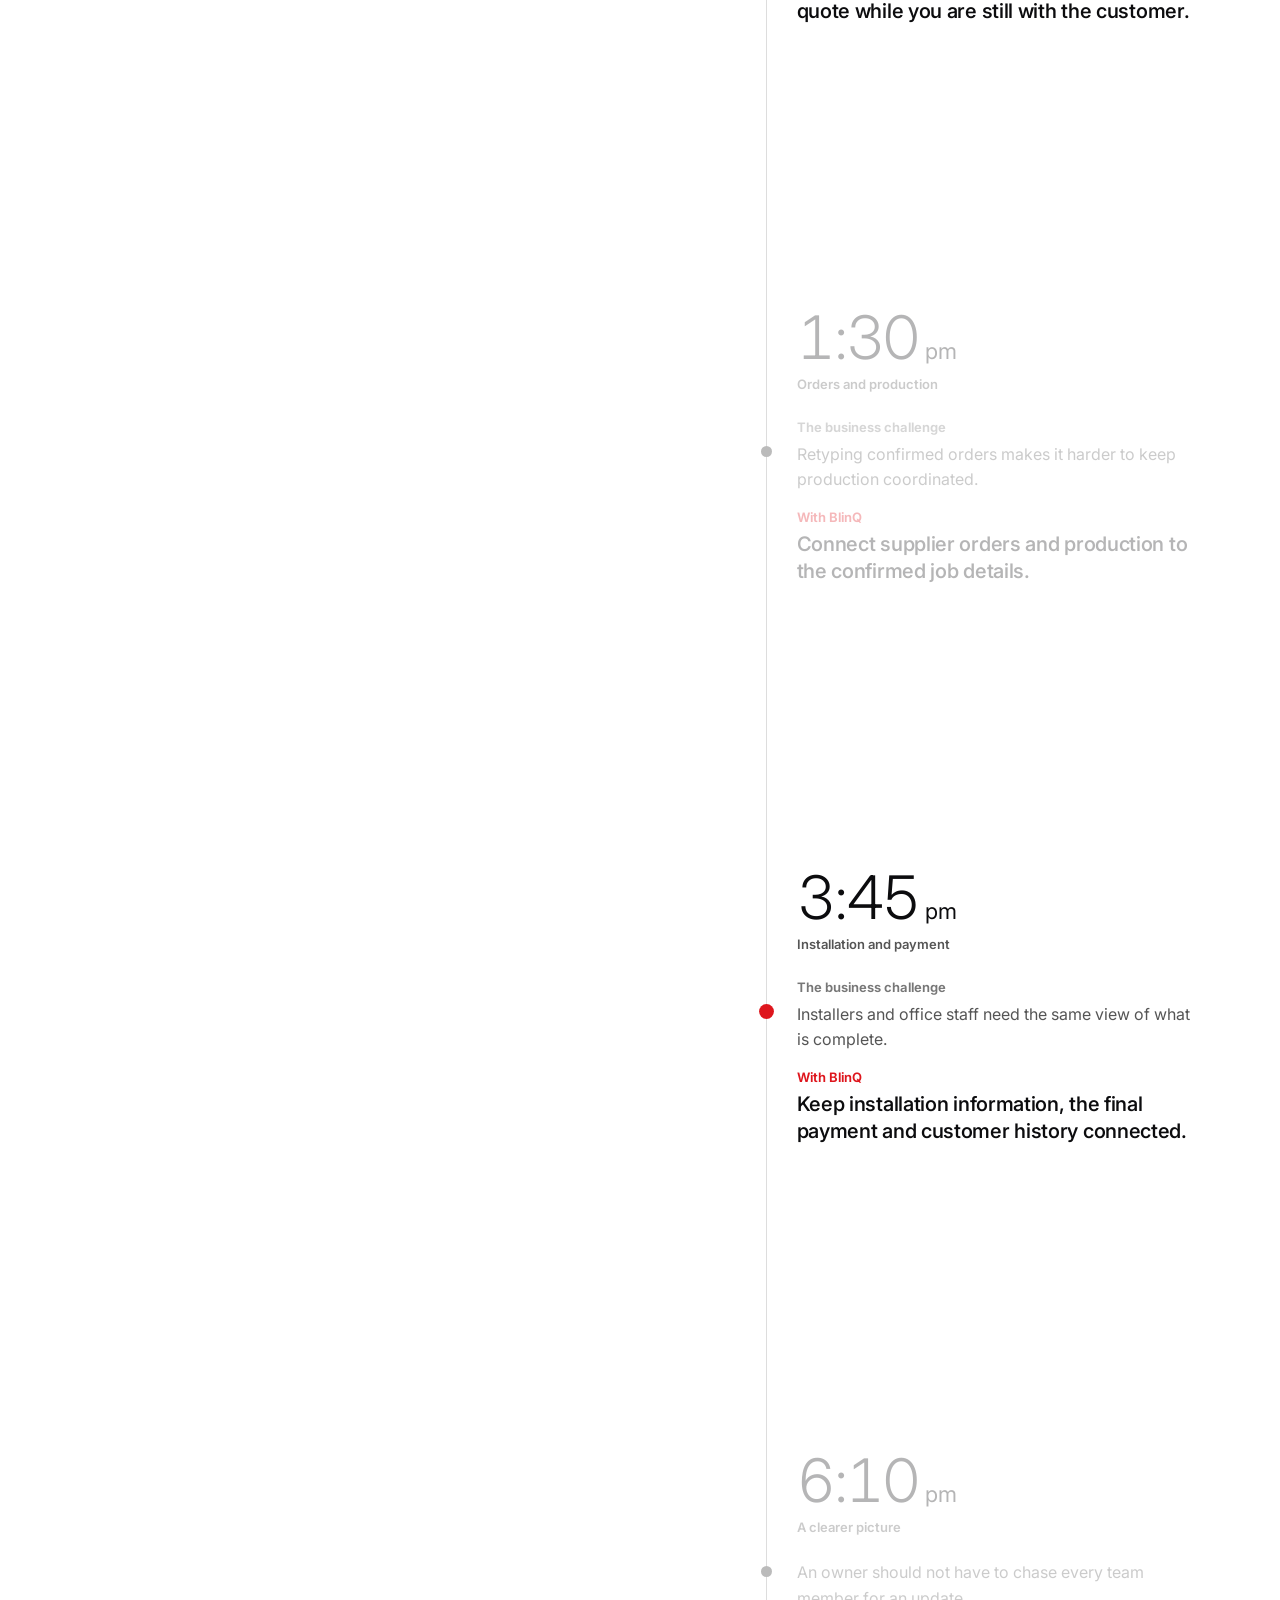
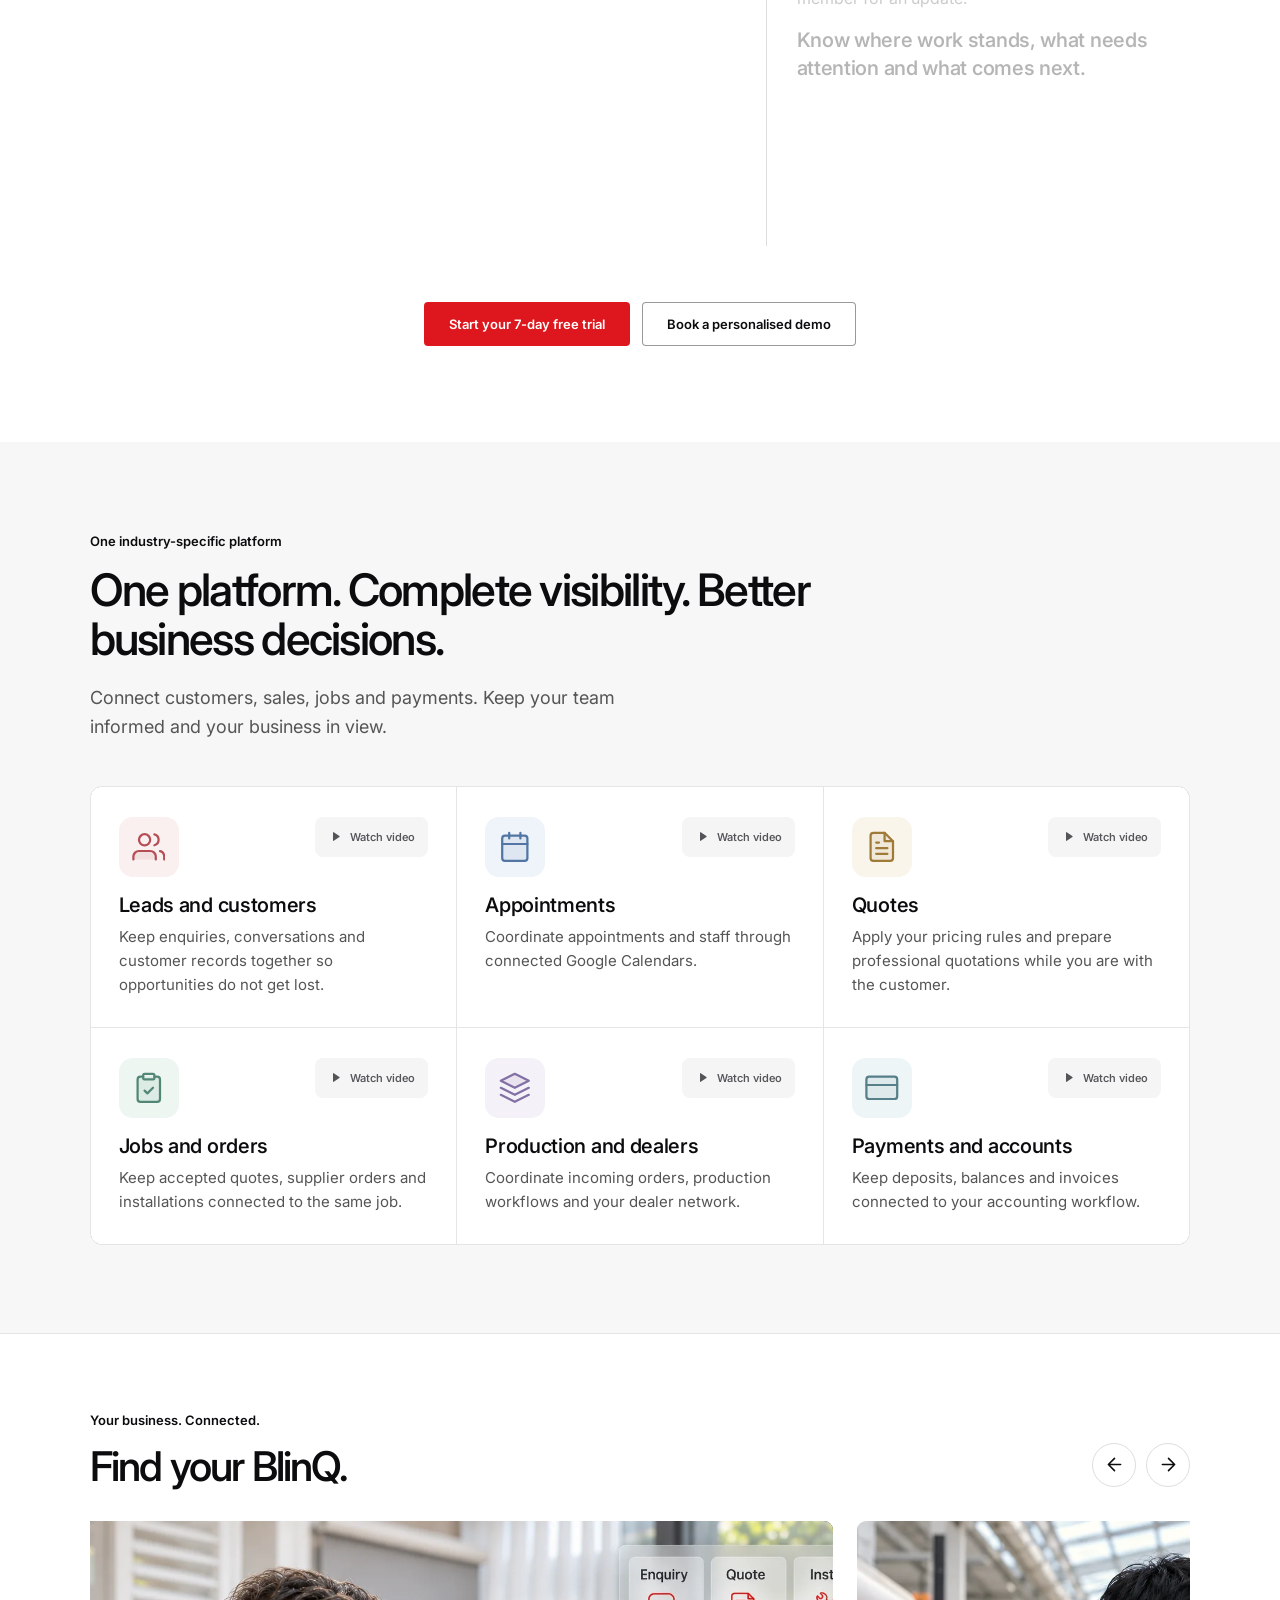
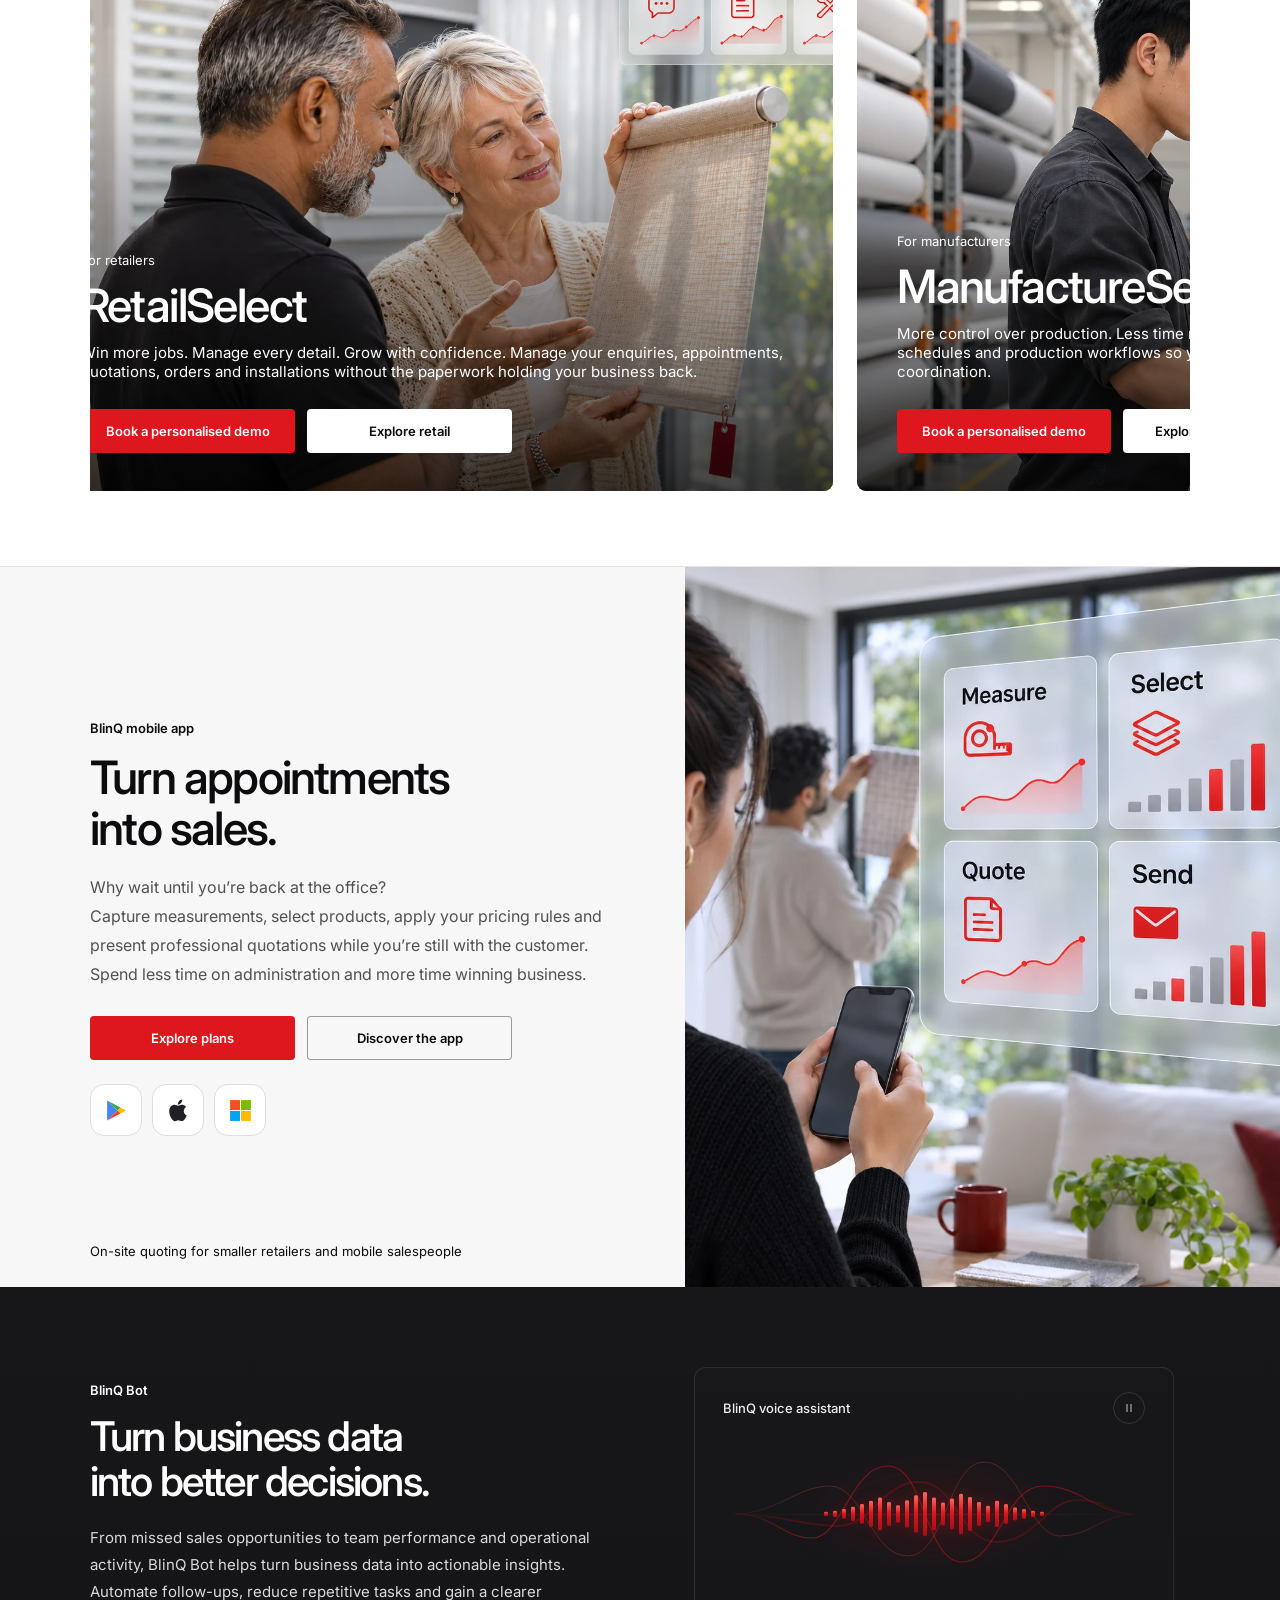
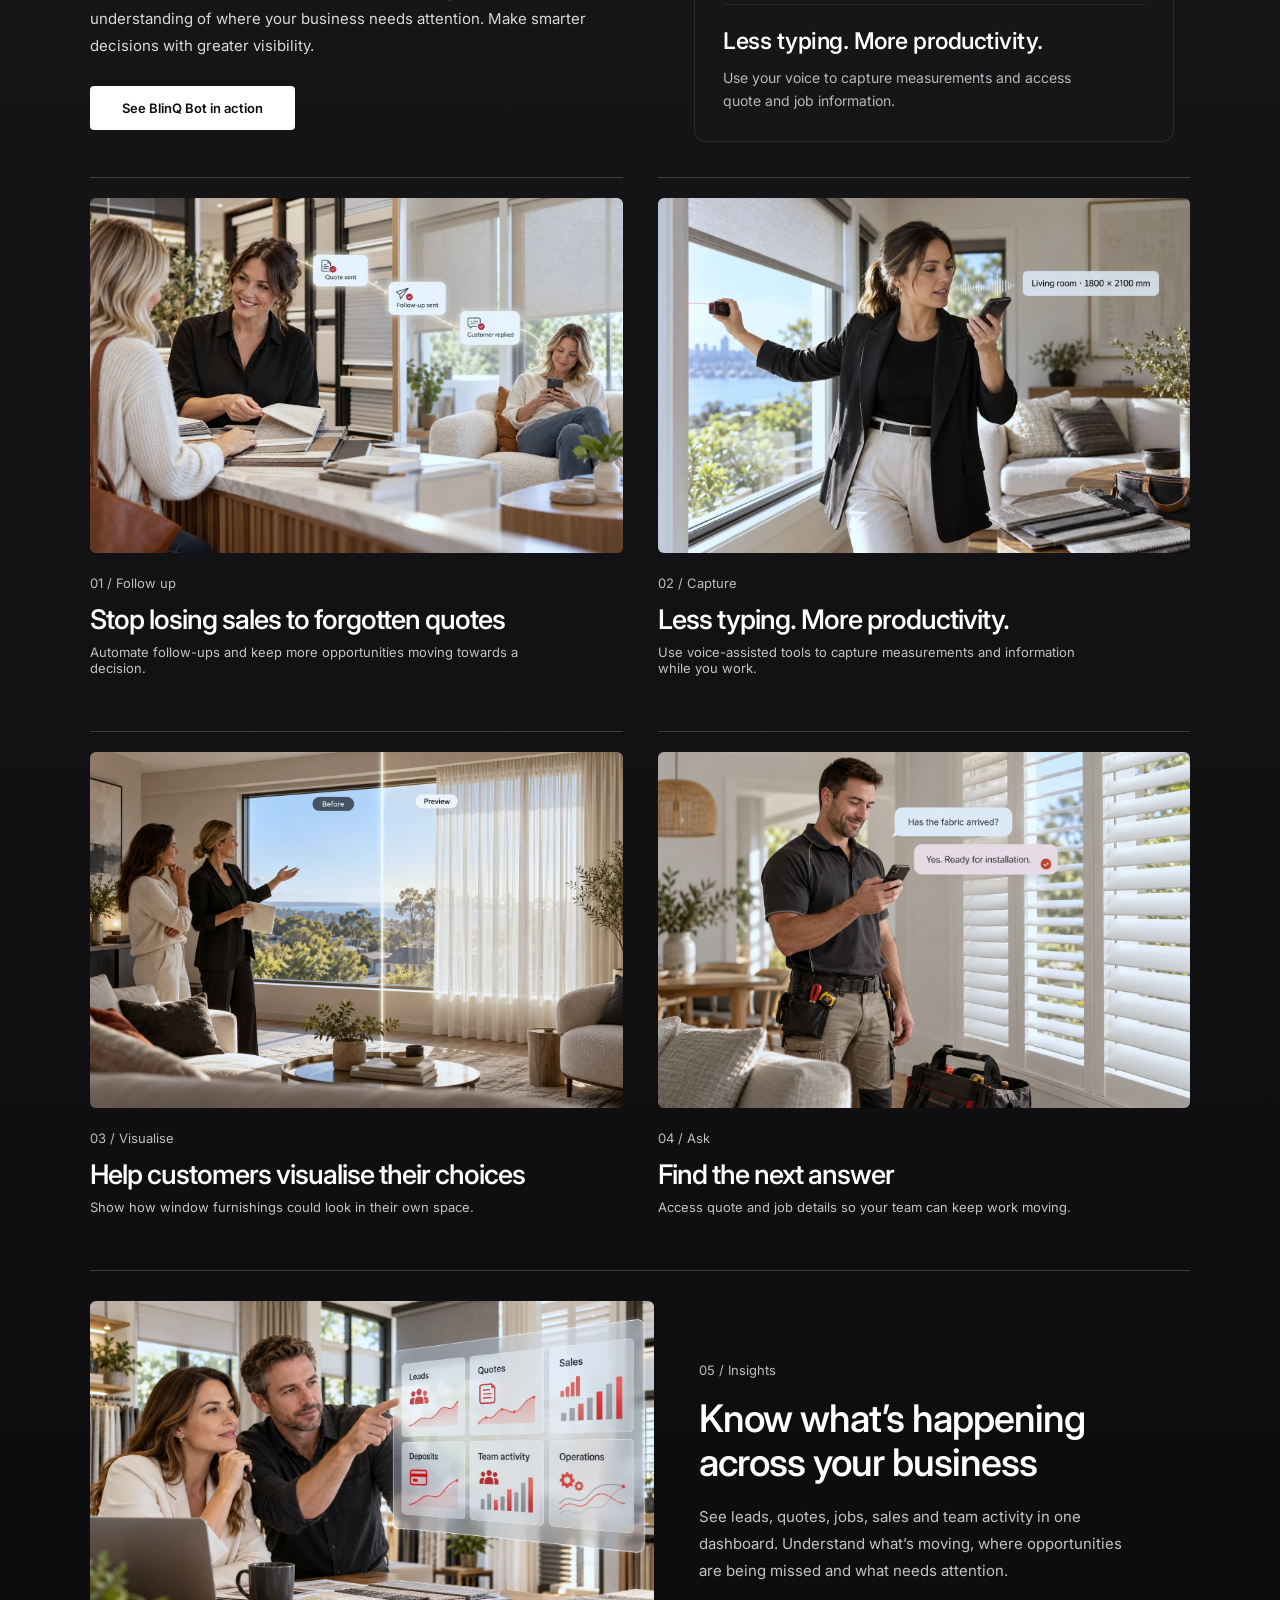
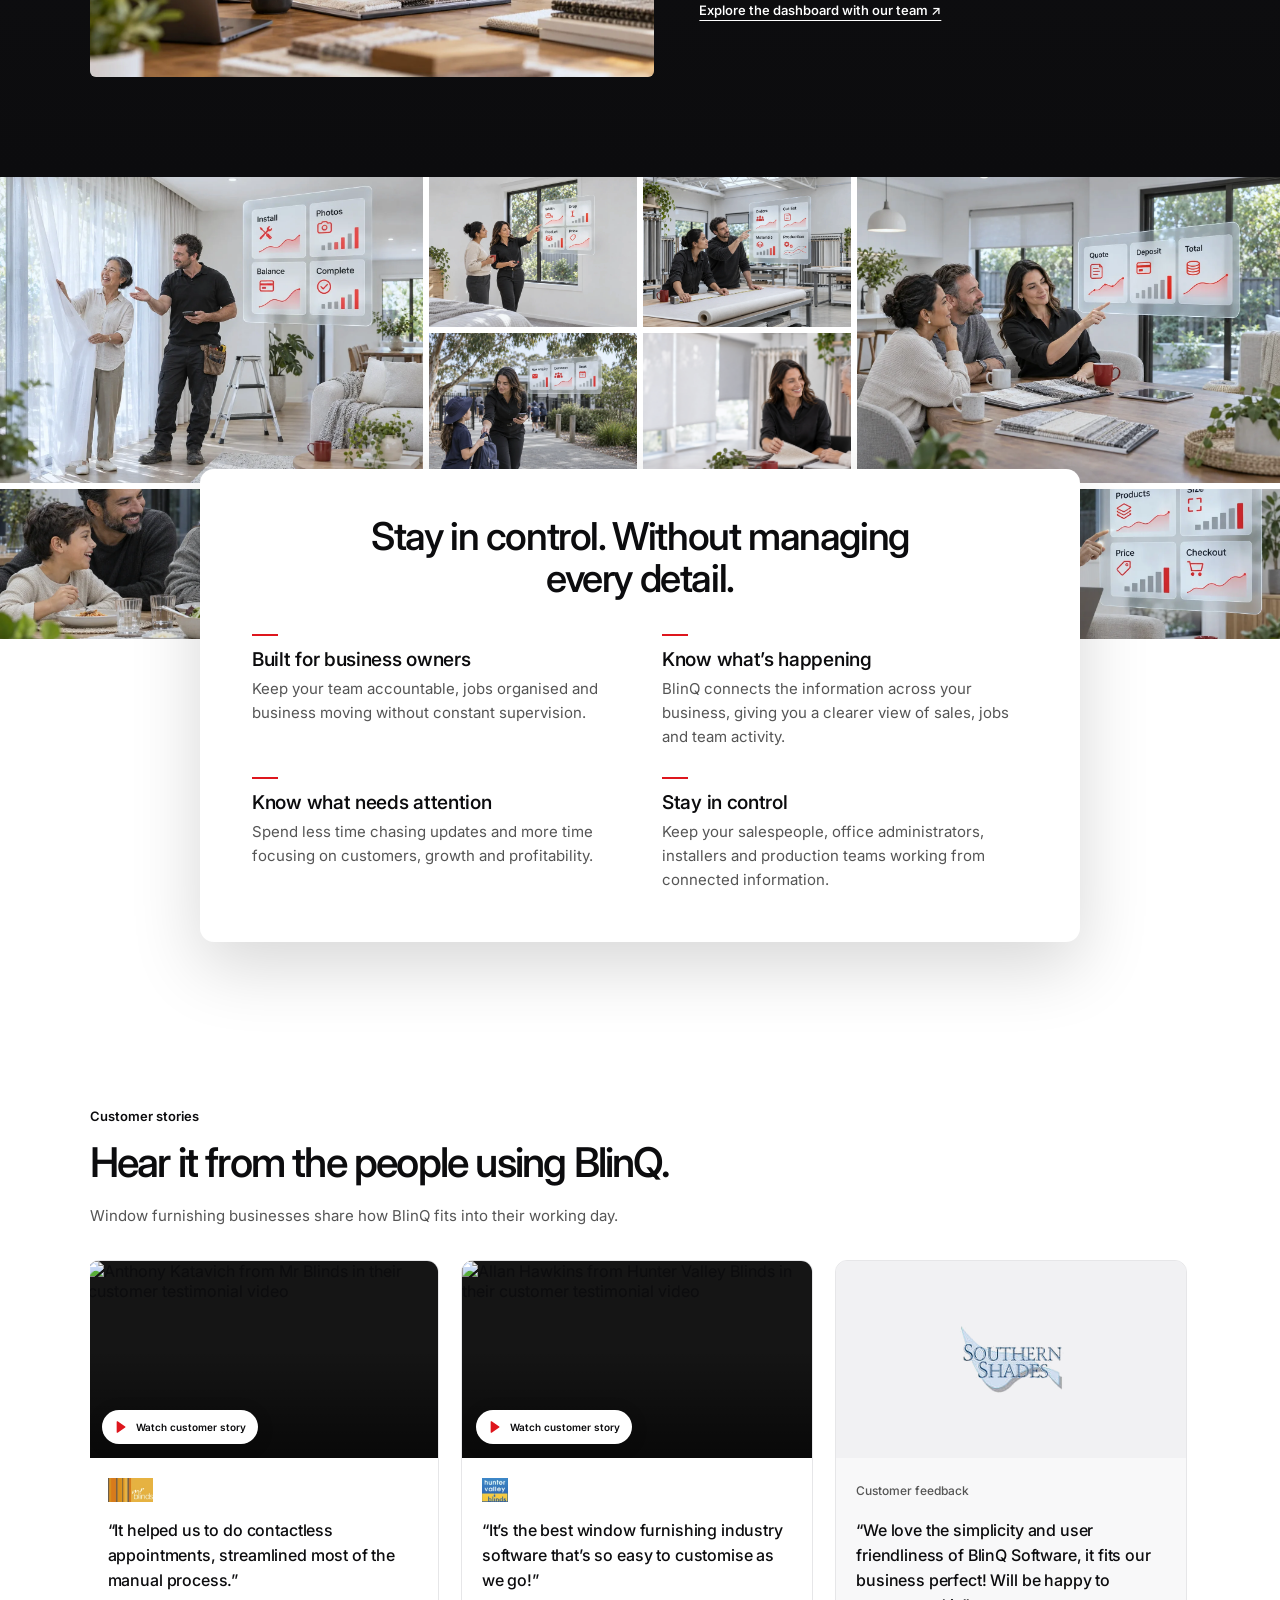
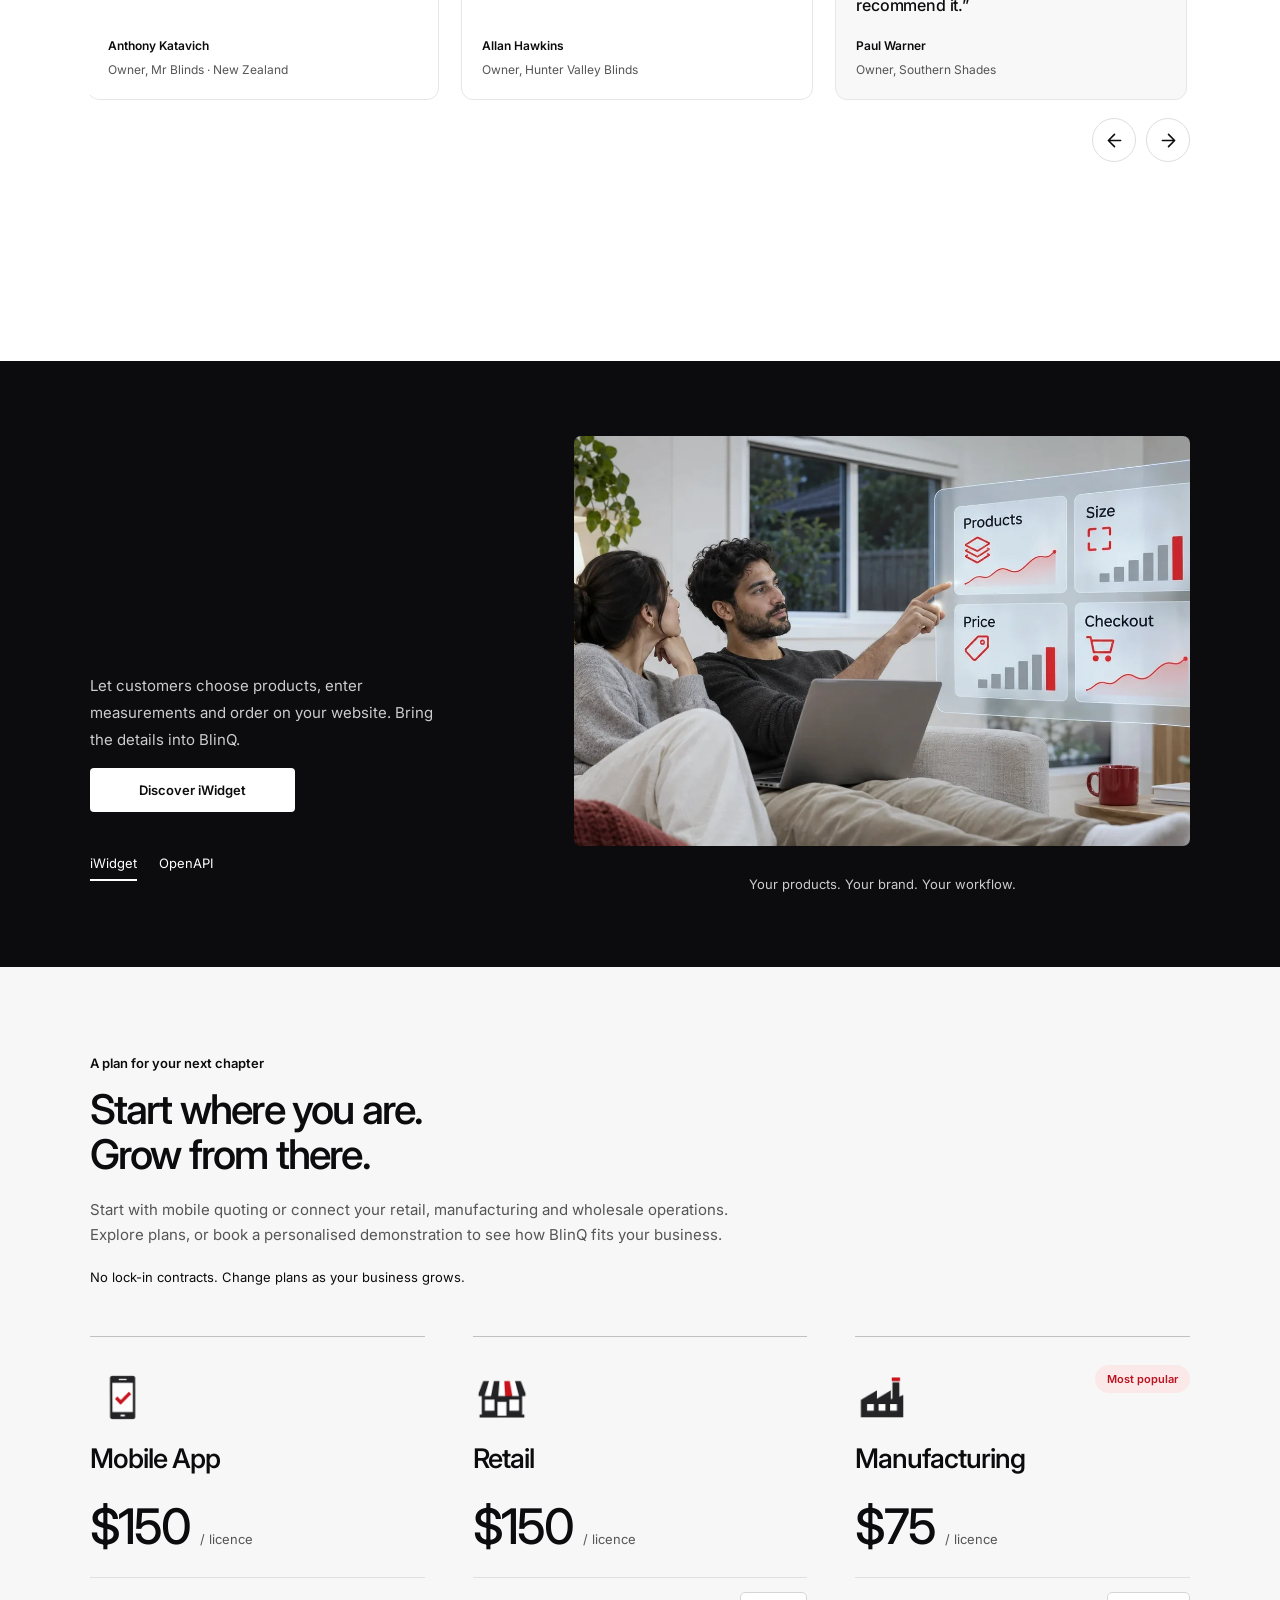
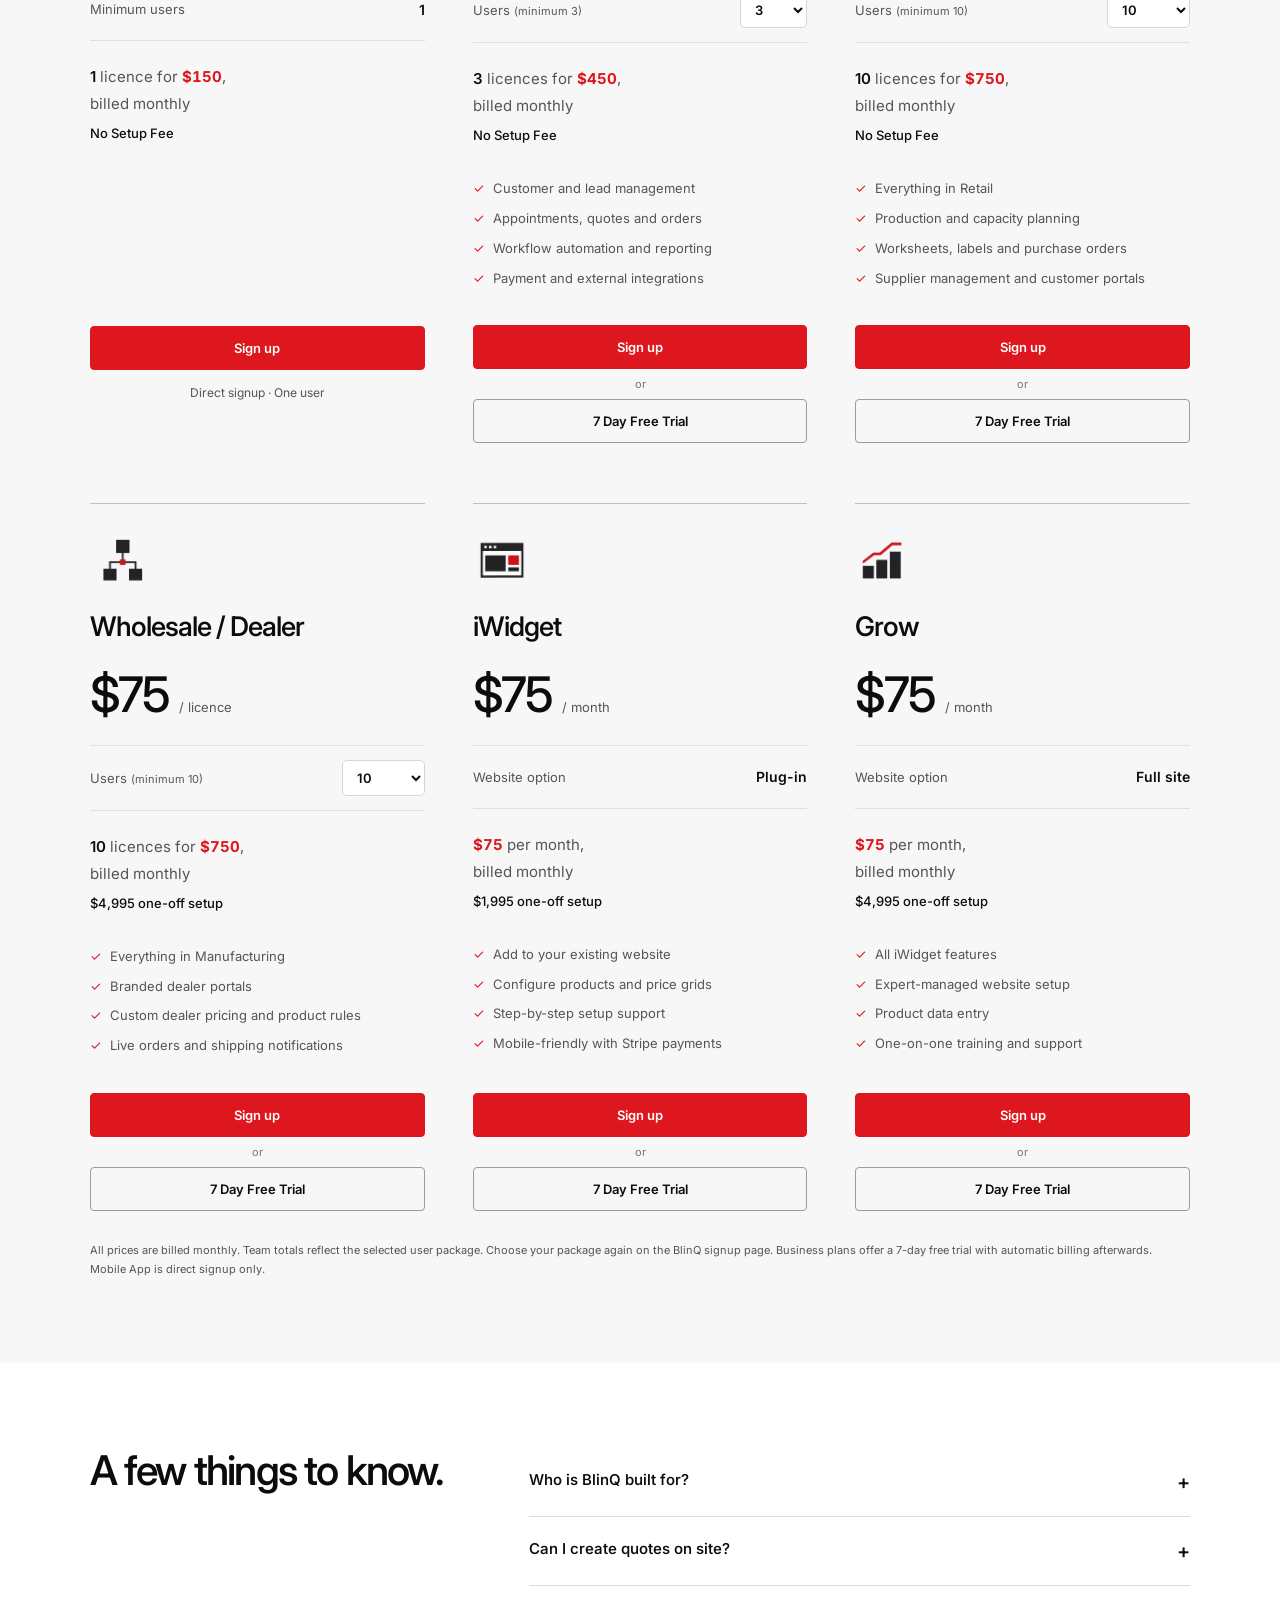
==== commit cbb182df: "Plumbing industry page industries/plumbing.html, modelled loosely on Jobber's industry pages: a hero" ====
--- a/index.html
+++ b/index.html
@@ -1,10 +1,10 @@
 <!doctype html>
-<html lang="en-AU"><head><meta charset="utf-8"><meta name="viewport" content="width=device-width,initial-scale=1"><meta name="robots" content="noindex"><meta content="Run your window furnishing business from one connected platform. BlinQ connects customers, quotes, orders, production, installations and payments." name="description"/><title>BlinQ | Window furnishing business management software</title><link rel="icon" href="assets/favicon.webp"><link rel="preconnect" href="https://fonts.googleapis.com"><link rel="preconnect" href="https://fonts.gstatic.com" crossorigin><link rel="stylesheet" href="https://fonts.googleapis.com/css2?family=Inter:wght@400;450;500;550;600;650;700&amp;display=swap"><link rel="stylesheet" href="style.css?v=2235f035"></head><body>
+<html lang="en-AU"><head><meta charset="utf-8"><meta name="viewport" content="width=device-width,initial-scale=1"><meta name="robots" content="noindex"><meta content="Run your window furnishing business from one connected platform. BlinQ connects customers, quotes, orders, production, installations and payments." name="description"/><title>BlinQ | Window furnishing business management software</title><link rel="icon" href="assets/favicon.webp"><link rel="preconnect" href="https://fonts.googleapis.com"><link rel="preconnect" href="https://fonts.gstatic.com" crossorigin><link rel="stylesheet" href="https://fonts.googleapis.com/css2?family=Inter:wght@400;450;500;550;600;650;700&amp;display=swap"><link rel="stylesheet" href="style.css?v=2dce6ef0"></head><body>
 <div class="site-container">
 <a class="skip" href="#main">Skip to content</a>
 <header><div class="header-inner"><a href="#home" aria-label="BlinQ home"><img class="logo" src="assets/blinq-logo.webp" alt="BlinQ Software"></a><nav aria-label="Main navigation"><button data-menu="solutions" aria-expanded="false" aria-controls="solutions">Solutions<svg class="nav-chevron" viewBox="0 0 24 24" fill="none" stroke="currentColor" stroke-width="2" stroke-linecap="round" stroke-linejoin="round" aria-hidden="true"><path d="m6 9 6 6 6-6"/></svg></button><button data-menu="industries-menu" aria-expanded="false" aria-controls="industries-menu">Industries<svg class="nav-chevron" viewBox="0 0 24 24" fill="none" stroke="currentColor" stroke-width="2" stroke-linecap="round" stroke-linejoin="round" aria-hidden="true"><path d="m6 9 6 6 6-6"/></svg></button><a href="#ai">BlinQ Bot</a><a href="#pricing">Pricing</a><button data-menu="resources-menu" aria-expanded="false" aria-controls="resources-menu">Resources<svg class="nav-chevron" viewBox="0 0 24 24" fill="none" stroke="currentColor" stroke-width="2" stroke-linecap="round" stroke-linejoin="round" aria-hidden="true"><path d="m6 9 6 6 6-6"/></svg></button></nav><div class="utilities"><a href="marketplace.html#list-your-business" class="list-biz"><svg viewBox="0 0 24 24" fill="none" stroke="currentColor" stroke-width="1.7" stroke-linecap="round" stroke-linejoin="round" aria-hidden="true"><path d="M3 9 4.5 4h15L21 9"/><path d="M4 9v11h16V9"/><path d="M3 9a3 3 0 0 0 6 0 3 3 0 0 0 6 0 3 3 0 0 0 6 0"/><path d="M10 20v-5h4v5"/></svg><span>List your business</span></a><a href="https://users.blinq.com.au" class="login">Log in</a><button id="mobile-menu" aria-expanded="false">Menu</button></div></div></header>
 <div class="mega mega-float" id="solutions" hidden><div class="res-panel"><div class="res-col res-learn"><p class="res-heading">Window furnishing packages</p><ul class="sol-grid"><li><a class="sol-item" href="#retail"><span class="sol-icon"><i class="sol-pkg" style="--pkg:50% 0%" aria-hidden="true"></i></span><span class="sol-text"><b>Retail</b><small>Enquiries, quotes, orders and installations</small></span></a></li><li><a class="sol-item" href="#manufacturing"><span class="sol-icon"><i class="sol-pkg" style="--pkg:100% 0%" aria-hidden="true"></i></span><span class="sol-text"><b>Manufacturing</b><small>Customer orders, production and dispatch</small></span></a></li><li><a class="sol-item" href="#wholesale"><span class="sol-icon"><i class="sol-pkg" style="--pkg:0% 100%" aria-hidden="true"></i></span><span class="sol-text"><b>Wholesale and dealers</b><small>Connected ordering for dealers</small></span></a></li><li><a class="sol-item" href="#mobile"><span class="sol-icon"><i class="sol-pkg" style="--pkg:0% 0%" aria-hidden="true"></i></span><span class="sol-text"><b>Mobile App</b><small>Measure and quote with the customer</small></span></a></li><li><a class="sol-item" href="#growth"><span class="sol-icon"><i class="sol-pkg" style="--pkg:50% 100%" aria-hidden="true"></i></span><span class="sol-text"><b>Online ordering</b><small>Customers order from your website</small></span></a></li><li><a class="sol-item sol-other" href="#industries" data-industries aria-haspopup="dialog"><span class="sol-icon"><i class="sol-pkg" style="--pkg:100% 100%" aria-hidden="true"></i></span><span class="sol-text"><b>Other industries</b><small>Beyond window furnishing · 87 trades</small></span></a></li></ul></div><div class="res-col sol-start"><p class="res-heading">Get started</p><ul><li><a class="sol-item" href="https://calendly.com/blinq/team"><span class="sol-icon"><svg viewBox="0 0 24 24" fill="none" stroke="currentColor" stroke-width="1.7" stroke-linecap="round" stroke-linejoin="round" aria-hidden="true"><rect x="3" y="4" width="18" height="18" rx="2"/><path d="M16 2v4M8 2v4M3 10h18M8 14h.01M12 14h.01M16 14h.01M8 18h.01M12 18h.01"/></svg></span><span class="sol-text"><b>Book a demo</b><small>Personalised to your business</small></span></a></li><li><a class="sol-item" href="#trial"><span class="sol-icon"><svg viewBox="0 0 24 24" fill="none" stroke="currentColor" stroke-width="1.7" stroke-linecap="round" stroke-linejoin="round" aria-hidden="true"><path d="M13 2 3 14h9l-1 8 10-12h-9z"/></svg></span><span class="sol-text"><b>Start a free trial</b><small>Try BlinQ free for 7 days</small></span></a></li><li><a class="sol-item" href="#pricing"><span class="sol-icon"><svg viewBox="0 0 24 24" fill="none" stroke="currentColor" stroke-width="1.7" stroke-linecap="round" stroke-linejoin="round" aria-hidden="true"><path d="m20.6 13.4-7.2 7.2a2 2 0 0 1-2.8 0L3 13V3h10l7.6 7.6a2 2 0 0 1 0 2.8z"/><circle cx="7.5" cy="7.5" r="1.5"/></svg></span><span class="sol-text"><b>Pricing</b><small>Plans and user packages</small></span></a></li></ul></div></div><div class="mega-mobile"><div class="mega-resources-mobile"><p class="res-heading">Window furnishing packages</p><ul class="sol-list" data-copy="#solutions .res-learn li"></ul></div><details class="mega-industries-mobile"><summary>All industries<span>87</span></summary><ul data-copy="#industries-menu .ind-grid li"></ul></details><div class="mega-links"><a href="#ai">BlinQ Bot</a><a href="#pricing">Pricing</a><a href="https://users.blinq.com.au">Log in</a><a href="marketplace.html#list-your-business">List your business</a></div><div class="mega-resources-mobile"><p class="res-heading">Resources</p><ul data-copy="#resources-menu .res-col li"></ul></div></div></div>
-<div class="mega mega-float mega-industries" id="industries-menu" hidden><div class="res-panel"><div class="ind-head"><div><p class="res-heading">All industries · 87</p><p class="ind-sub">From first quote to final payment, BlinQ works for every business below.</p></div><a class="ind-cta" href="https://calendly.com/blinq/team">See how BlinQ fits your business<svg viewBox="0 0 24 24" fill="none" stroke="currentColor" stroke-width="2" stroke-linecap="round" stroke-linejoin="round" aria-hidden="true"><path d="M5 12h14M13 6l6 6-6 6"/></svg></a></div><div class="ind-grid"><div class="ind-col"><p class="ind-range">A – B</p><ul><li>Antenna Services</li><li>Appliance Installation</li><li>Appliance Repair</li><li>Arborist</li><li>Architect</li><li>Asbestos Removal</li><li>Awning</li><li>Balustrades</li><li>Bathroom Renovation</li><li>Blinds</li><li>Blinds Suppliers</li><li>Bricklayer</li><li>Builders</li><li>Building Designers</li><li>Building Inspection</li><li>Building Suppliers</li></ul></div><div class="ind-col"><p class="ind-range">C – D</p><ul><li>Cabinet Makers</li><li>Carpenters</li><li>Carpet Cleaning</li><li>Carports</li><li>Cladding</li><li>Commercial Cleaning</li><li>Concrete Resurfacing</li><li>Concreting</li><li>Curtains</li><li>Decking</li><li>Demolition</li><li>Doors</li><li>Drafting</li></ul></div><div class="ind-col"><p class="ind-range">E – G</p><ul><li>Electricians</li><li>Excavation</li><li>Extension Design</li><li>Fencing</li><li>Garages</li><li>Garden Clean-Up</li><li>Gardeners</li><li>Gas Fitters</li><li>Gates</li><li>Gazebo</li><li>Glazier</li><li>Gutter Cleaning</li><li>Guttering</li></ul></div><div class="ind-col"><p class="ind-range">H – L</p><ul><li>Handyman</li><li>Home Security</li><li>Hot Water Systems</li><li>House Cleaning</li><li>HVAC</li><li>Insulation</li><li>Interior Decorators</li><li>Interior Designers</li><li>Irrigation Systems</li><li>Kitchens</li><li>Landscapers</li><li>Lawn and Turf</li><li>Lighting</li></ul></div><div class="ind-col"><p class="ind-range">P – R</p><ul><li>Painters</li><li>Patios</li><li>Pavers</li><li>Pergolas</li><li>Pest Control</li><li>Plastering</li><li>Plumbing</li><li>Pool Fencing</li><li>Pressure Cleaner</li><li>Rainwater Tanks</li><li>Removalists</li><li>Rendering</li><li>Retaining Walls</li><li>Roof Repairs</li><li>Roofing</li><li>Rubbish Removal</li></ul></div><div class="ind-col"><p class="ind-range">S – W</p><ul><li>Security Screen Doors</li><li>Shopfitters</li><li>Shower Screens</li><li>Skylights</li><li>Solar Power</li><li>Splashbacks</li><li>Tilers</li><li>Timber Flooring</li><li>Tree Fellers</li><li>Verandah Builders</li><li>Wardrobe Builders</li><li>Waterproofing</li><li>Window Cleaners</li><li>Window Installers</li><li>Window Repair</li><li>Window Tinting</li></ul></div></div></div></div>
+<div class="mega mega-float mega-industries" id="industries-menu" hidden><div class="res-panel"><div class="ind-head"><div><p class="res-heading">All industries · 87</p><p class="ind-sub">From first quote to final payment, BlinQ works for every business below.</p></div><a class="ind-cta" href="https://calendly.com/blinq/team">See how BlinQ fits your business<svg viewBox="0 0 24 24" fill="none" stroke="currentColor" stroke-width="2" stroke-linecap="round" stroke-linejoin="round" aria-hidden="true"><path d="M5 12h14M13 6l6 6-6 6"/></svg></a></div><div class="ind-grid"><div class="ind-col"><p class="ind-range">A – B</p><ul><li>Antenna Services</li><li>Appliance Installation</li><li>Appliance Repair</li><li>Arborist</li><li>Architect</li><li>Asbestos Removal</li><li>Awning</li><li>Balustrades</li><li>Bathroom Renovation</li><li>Blinds</li><li>Blinds Suppliers</li><li>Bricklayer</li><li>Builders</li><li>Building Designers</li><li>Building Inspection</li><li>Building Suppliers</li></ul></div><div class="ind-col"><p class="ind-range">C – D</p><ul><li>Cabinet Makers</li><li>Carpenters</li><li>Carpet Cleaning</li><li>Carports</li><li>Cladding</li><li>Commercial Cleaning</li><li>Concrete Resurfacing</li><li>Concreting</li><li>Curtains</li><li>Decking</li><li>Demolition</li><li>Doors</li><li>Drafting</li></ul></div><div class="ind-col"><p class="ind-range">E – G</p><ul><li>Electricians</li><li>Excavation</li><li>Extension Design</li><li>Fencing</li><li>Garages</li><li>Garden Clean-Up</li><li>Gardeners</li><li>Gas Fitters</li><li>Gates</li><li>Gazebo</li><li>Glazier</li><li>Gutter Cleaning</li><li>Guttering</li></ul></div><div class="ind-col"><p class="ind-range">H – L</p><ul><li>Handyman</li><li>Home Security</li><li>Hot Water Systems</li><li>House Cleaning</li><li>HVAC</li><li>Insulation</li><li>Interior Decorators</li><li>Interior Designers</li><li>Irrigation Systems</li><li>Kitchens</li><li>Landscapers</li><li>Lawn and Turf</li><li>Lighting</li></ul></div><div class="ind-col"><p class="ind-range">P – R</p><ul><li>Painters</li><li>Patios</li><li>Pavers</li><li>Pergolas</li><li>Pest Control</li><li>Plastering</li><li><a class="ind-page" href="industries/plumbing.html">Plumbing</a></li><li>Pool Fencing</li><li>Pressure Cleaner</li><li>Rainwater Tanks</li><li>Removalists</li><li>Rendering</li><li>Retaining Walls</li><li>Roof Repairs</li><li>Roofing</li><li>Rubbish Removal</li></ul></div><div class="ind-col"><p class="ind-range">S – W</p><ul><li>Security Screen Doors</li><li>Shopfitters</li><li>Shower Screens</li><li>Skylights</li><li>Solar Power</li><li>Splashbacks</li><li>Tilers</li><li>Timber Flooring</li><li>Tree Fellers</li><li>Verandah Builders</li><li>Wardrobe Builders</li><li>Waterproofing</li><li>Window Cleaners</li><li>Window Installers</li><li>Window Repair</li><li>Window Tinting</li></ul></div></div></div></div>
 <div class="mega mega-float mega-resources" id="resources-menu" hidden><div class="res-panel"><div class="res-col res-learn"><p class="res-heading">Learn and connect</p><div class="res-pair"><ul><li><a href="https://www.blinq.com.au/faqs" target="_blank" rel="noopener"><svg viewBox="0 0 24 24" fill="none" stroke="currentColor" stroke-width="1.7" stroke-linecap="round" stroke-linejoin="round" aria-hidden="true"><path d="M2 4h6a4 4 0 0 1 4 4v13a3 3 0 0 0-3-3H2z"/><path d="M22 4h-6a4 4 0 0 0-4 4v13a3 3 0 0 1 3-3h7z"/></svg><span>Knowledge base</span></a></li><li><a href="https://www.youtube.com/@BlinQ-Software" target="_blank" rel="noopener"><svg viewBox="0 0 24 24" fill="none" stroke="currentColor" stroke-width="1.7" stroke-linecap="round" stroke-linejoin="round" aria-hidden="true"><circle cx="12" cy="12" r="10"/><path d="m10 8 6 4-6 4z"/></svg><span>Video tutorials</span></a></li><li><a href="https://blogs.blinq.com.au/" target="_blank" rel="noopener"><svg viewBox="0 0 24 24" fill="none" stroke="currentColor" stroke-width="1.7" stroke-linecap="round" stroke-linejoin="round" aria-hidden="true"><path d="M12 20h9"/><path d="M16.5 3.5a2.1 2.1 0 0 1 3 3L7 19l-4 1 1-4z"/></svg><span>Blogs</span></a></li><li><a href="#stories"><svg viewBox="0 0 24 24" fill="none" stroke="currentColor" stroke-width="1.7" stroke-linecap="round" stroke-linejoin="round" aria-hidden="true"><path d="M7 10v12"/><path d="M15 5.9 14 10h5.8a2 2 0 0 1 1.9 2.5l-2.3 8A2 2 0 0 1 17.5 22H4a2 2 0 0 1-2-2v-8a2 2 0 0 1 2-2h2.8a2 2 0 0 0 1.8-1.1L12 2a3.1 3.1 0 0 1 3 3.9z"/></svg><span>Customer stories</span></a></li></ul><ul><li><a href="#faq"><svg viewBox="0 0 24 24" fill="none" stroke="currentColor" stroke-width="1.7" stroke-linecap="round" stroke-linejoin="round" aria-hidden="true"><circle cx="12" cy="12" r="10"/><path d="M9.1 9a3 3 0 0 1 5.8 1c0 2-3 3-3 3"/><path d="M12 17h.01"/></svg><span>Common questions</span></a></li><li><a href="https://api.blinq.com.au/documentation/" target="_blank" rel="noopener"><svg viewBox="0 0 24 24" fill="none" stroke="currentColor" stroke-width="1.7" stroke-linecap="round" stroke-linejoin="round" aria-hidden="true"><path d="m16 18 6-6-6-6"/><path d="m8 6-6 6 6 6"/></svg><span>API documentation</span></a></li><li><a href="https://apps.blinq.com.au/" target="_blank" rel="noopener"><svg viewBox="0 0 24 24" fill="none" stroke="currentColor" stroke-width="1.7" stroke-linecap="round" stroke-linejoin="round" aria-hidden="true"><path d="M12 22v-5M9 8V2M15 8V2"/><path d="M18 8v5a4 4 0 0 1-4 4h-4a4 4 0 0 1-4-4V8z"/></svg><span>Explore integrations</span></a></li><li><a href="marketplace.html"><svg viewBox="0 0 24 24" fill="none" stroke="currentColor" stroke-width="1.7" stroke-linecap="round" stroke-linejoin="round" aria-hidden="true"><path d="M3 9 4.5 4h15L21 9"/><path d="M4 9v11h16V9"/><path d="M3 9a3 3 0 0 0 6 0 3 3 0 0 0 6 0 3 3 0 0 0 6 0"/><path d="M10 20v-5h4v5"/></svg><span>Marketplace</span></a></li></ul></div></div><div class="res-col"><p class="res-heading">Support</p><ul><li><a href="mailto:support@blinq.com.au" data-contact><svg viewBox="0 0 24 24" fill="none" stroke="currentColor" stroke-width="1.7" stroke-linecap="round" stroke-linejoin="round" aria-hidden="true"><rect x="2" y="4" width="20" height="16" rx="2"/><path d="m22 7-10 6L2 7"/></svg><span>Contact us</span></a></li><li><a href="https://calendly.com/blinq/team"><svg viewBox="0 0 24 24" fill="none" stroke="currentColor" stroke-width="1.7" stroke-linecap="round" stroke-linejoin="round" aria-hidden="true"><rect x="3" y="4" width="18" height="18" rx="2"/><path d="M16 2v4M8 2v4M3 10h18M8 14h.01M12 14h.01M16 14h.01M8 18h.01M12 18h.01"/></svg><span>Schedule an appointment</span></a></li><li><a href="#trial"><svg viewBox="0 0 24 24" fill="none" stroke="currentColor" stroke-width="1.7" stroke-linecap="round" stroke-linejoin="round" aria-hidden="true"><path d="M13 2 3 14h9l-1 8 10-12h-9z"/></svg><span>Start a free trial</span></a></li><li><a href="https://calendly.com/blinq/team"><svg viewBox="0 0 24 24" fill="none" stroke="currentColor" stroke-width="1.7" stroke-linecap="round" stroke-linejoin="round" aria-hidden="true"><rect x="3" y="4" width="18" height="18" rx="2"/><path d="M16 2v4M8 2v4M3 10h18M8 14h.01M12 14h.01M16 14h.01M8 18h.01M12 18h.01"/></svg><span>Book a demo</span></a></li></ul></div><div class="res-col"><p class="res-heading">Company</p><ul><li><a href="https://www.youtube.com/watch?v=9aikpx1hb-g" data-video="9aikpx1hb-g" data-video-title="Why we built BlinQ"><svg viewBox="0 0 24 24" fill="none" stroke="currentColor" stroke-width="1.7" stroke-linecap="round" stroke-linejoin="round" aria-hidden="true"><circle cx="12" cy="12" r="10"/><path d="M12 16v-4M12 8h.01"/></svg><span>About us</span></a></li><li><a href="https://partners.blinq.com.au/" target="_blank" rel="noopener"><svg viewBox="0 0 24 24" fill="none" stroke="currentColor" stroke-width="1.7" stroke-linecap="round" stroke-linejoin="round" aria-hidden="true"><rect x="2" y="7" width="20" height="14" rx="2"/><path d="M16 21V5a2 2 0 0 0-2-2h-4a2 2 0 0 0-2 2v16"/></svg><span>Partners</span></a></li><li><a href="https://careers.blinq.com.au/" target="_blank" rel="noopener"><svg viewBox="0 0 24 24" fill="none" stroke="currentColor" stroke-width="1.7" stroke-linecap="round" stroke-linejoin="round" aria-hidden="true"><path d="M16 21v-2a4 4 0 0 0-4-4H6a4 4 0 0 0-4 4v2"/><circle cx="9" cy="7" r="4"/><path d="M22 21v-2a4 4 0 0 0-3-3.9M16 3.1a4 4 0 0 1 0 7.8"/></svg><span>Careers</span></a></li></ul></div></div></div><div id="shade" hidden></div>
 <main id="main"><div class="section-band band-image"><div class="section-frame"><section class="hero-wrap" id="home" aria-label="Discover BlinQ">
 <div class="hero">
--- a/style.css
+++ b/style.css
@@ -1048,3 +1048,6 @@
 a.sol-item.sol-other small{color:#b3141a}
 /* Find your BlinQ: the RetailSelect photo sits slightly left of centre so both faces stay in the phone crop */
 #retail>img{object-position:46% 50%}
+/* Industries menu and popup: a trade that has its own page is a link */
+.ind-col li a.ind-page{color:var(--ink);font-weight:600;text-decoration:underline;text-decoration-color:#d4d4d8;text-underline-offset:3px;transition:color .15s,text-decoration-color .15s}
+.ind-col li a.ind-page:hover{color:var(--red);text-decoration-color:currentColor}
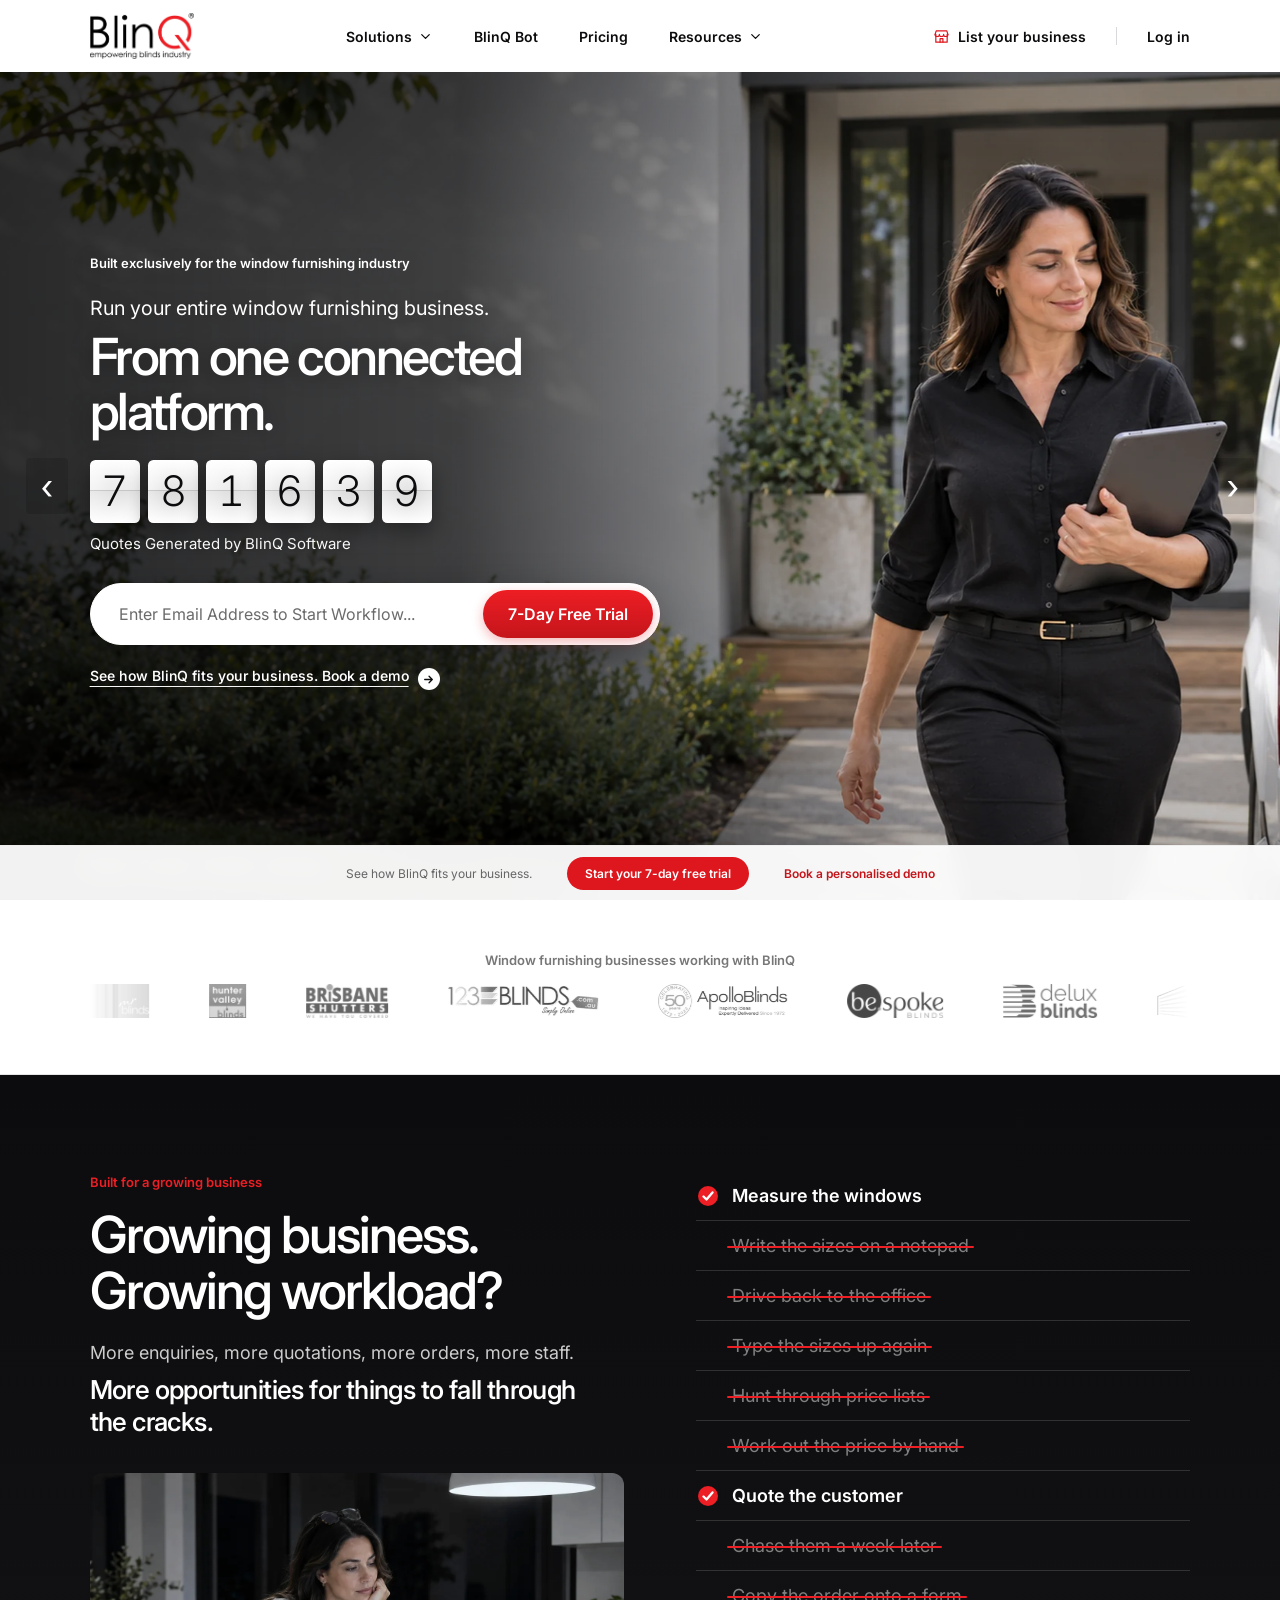
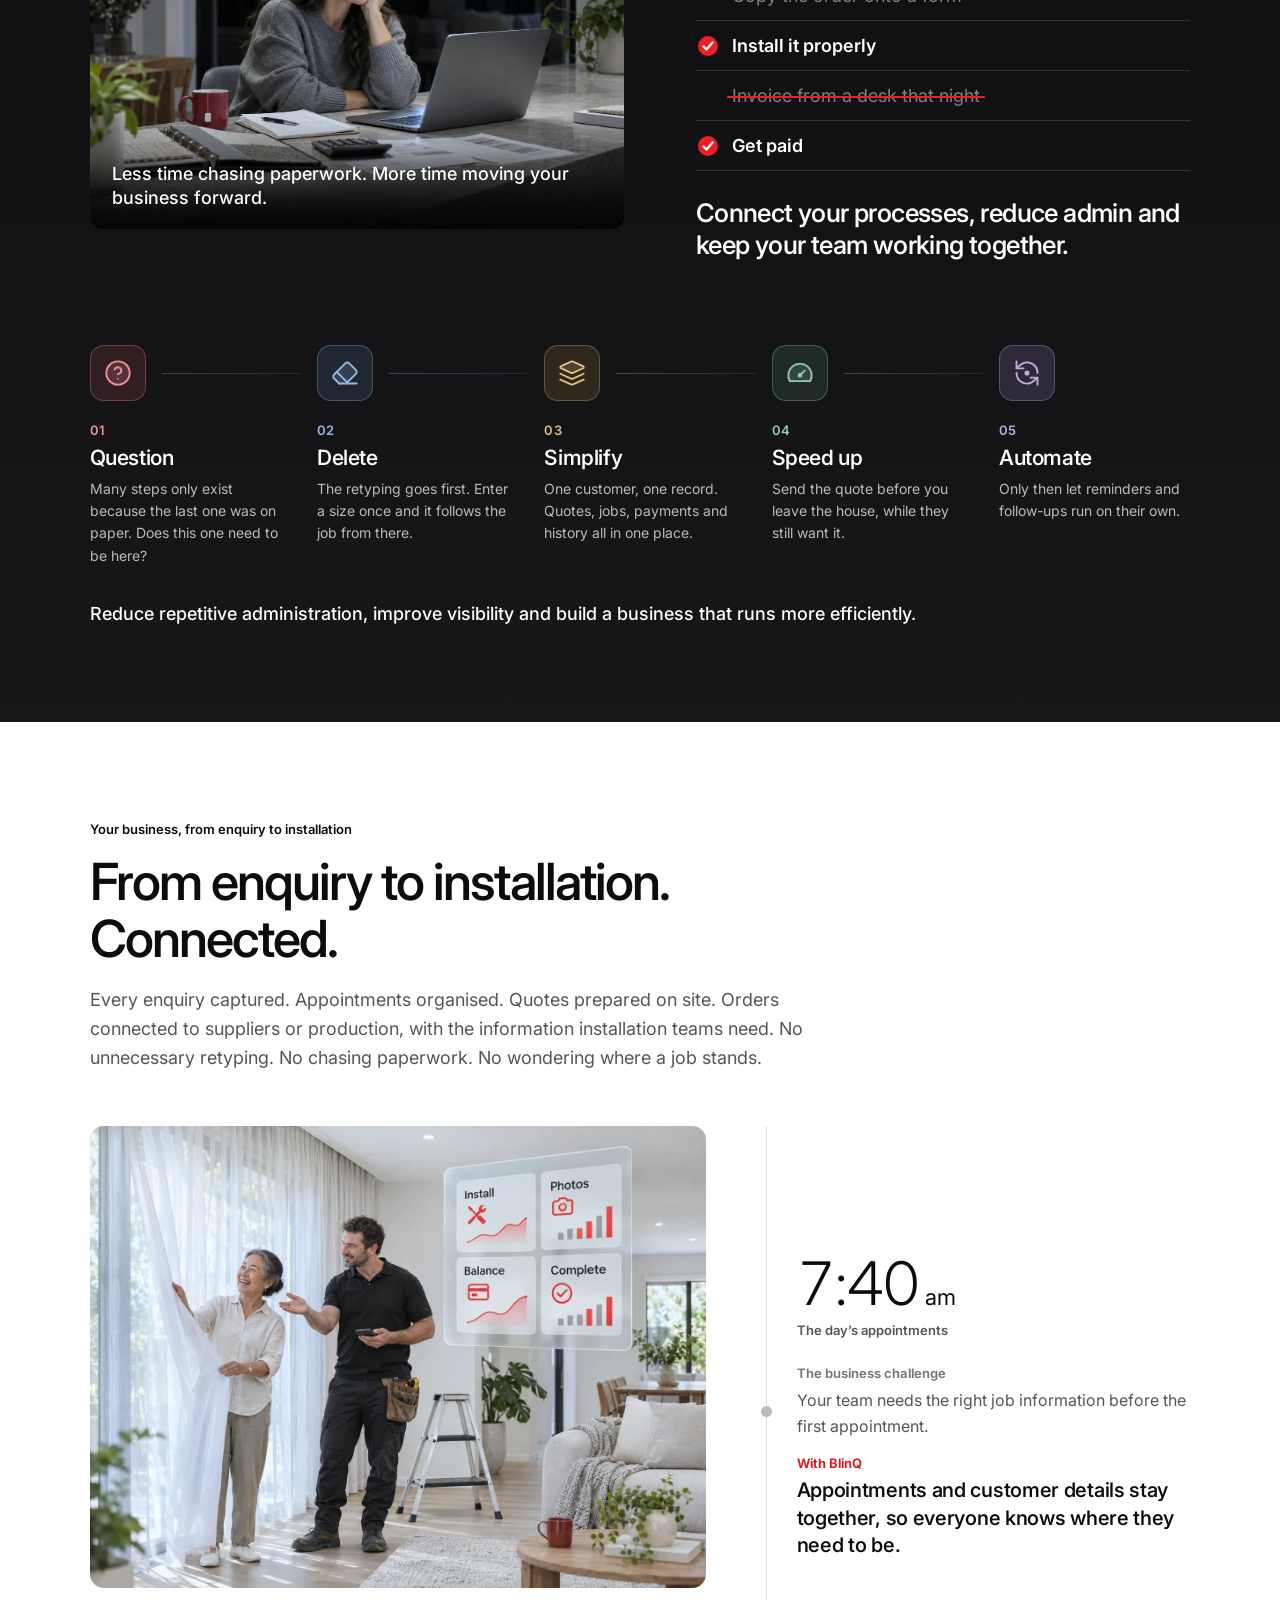
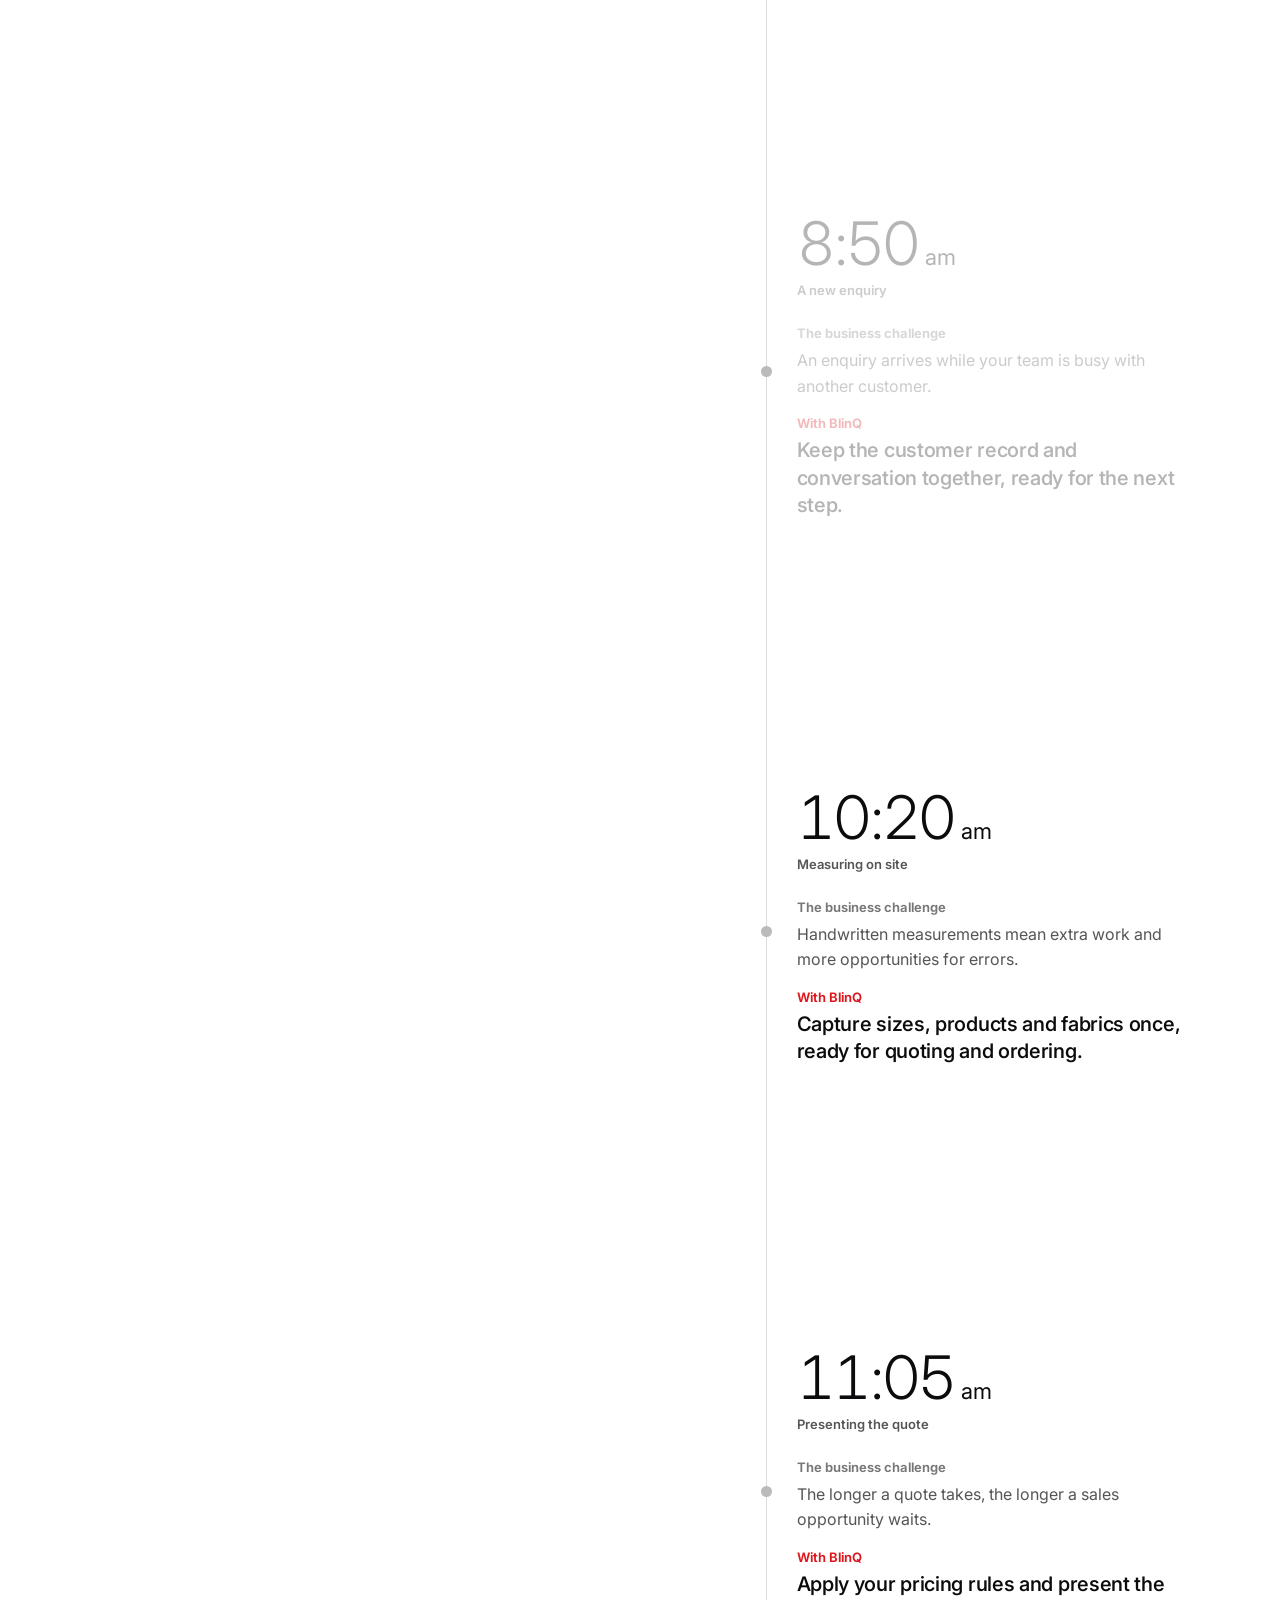
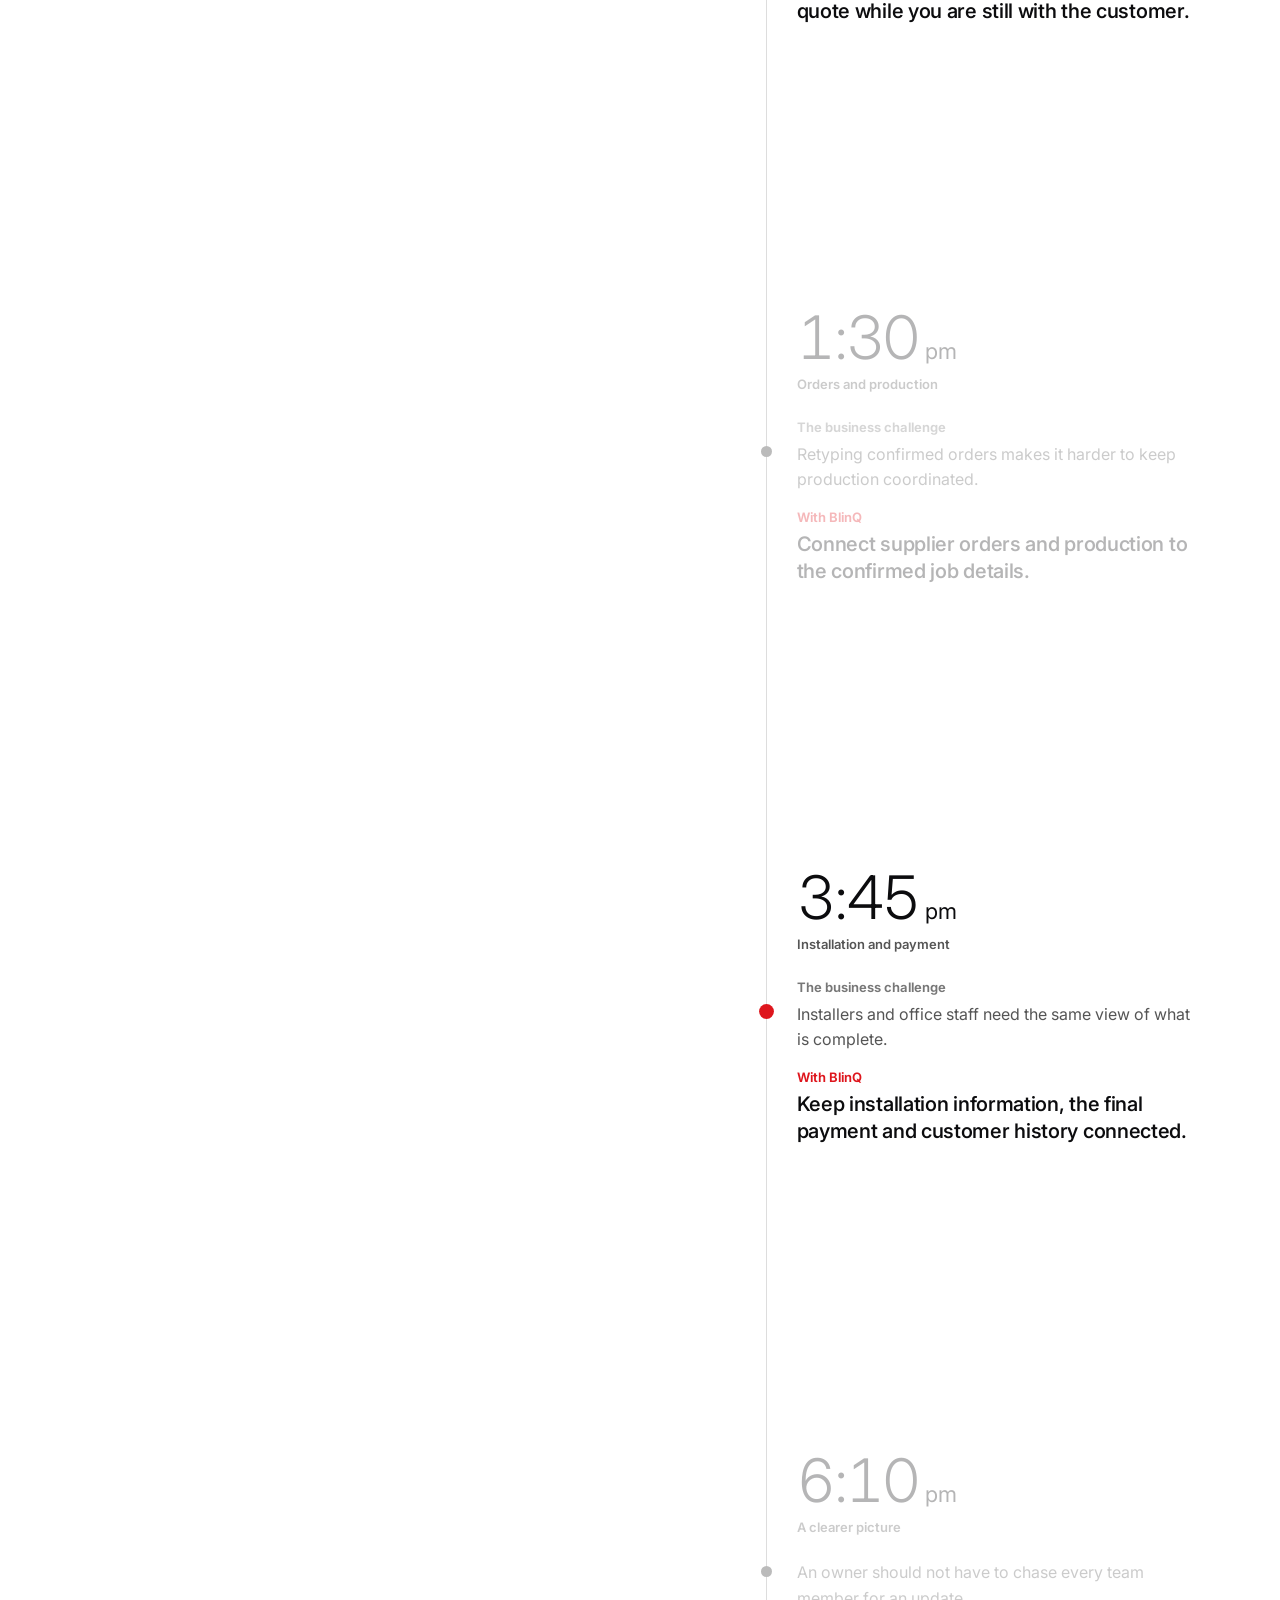
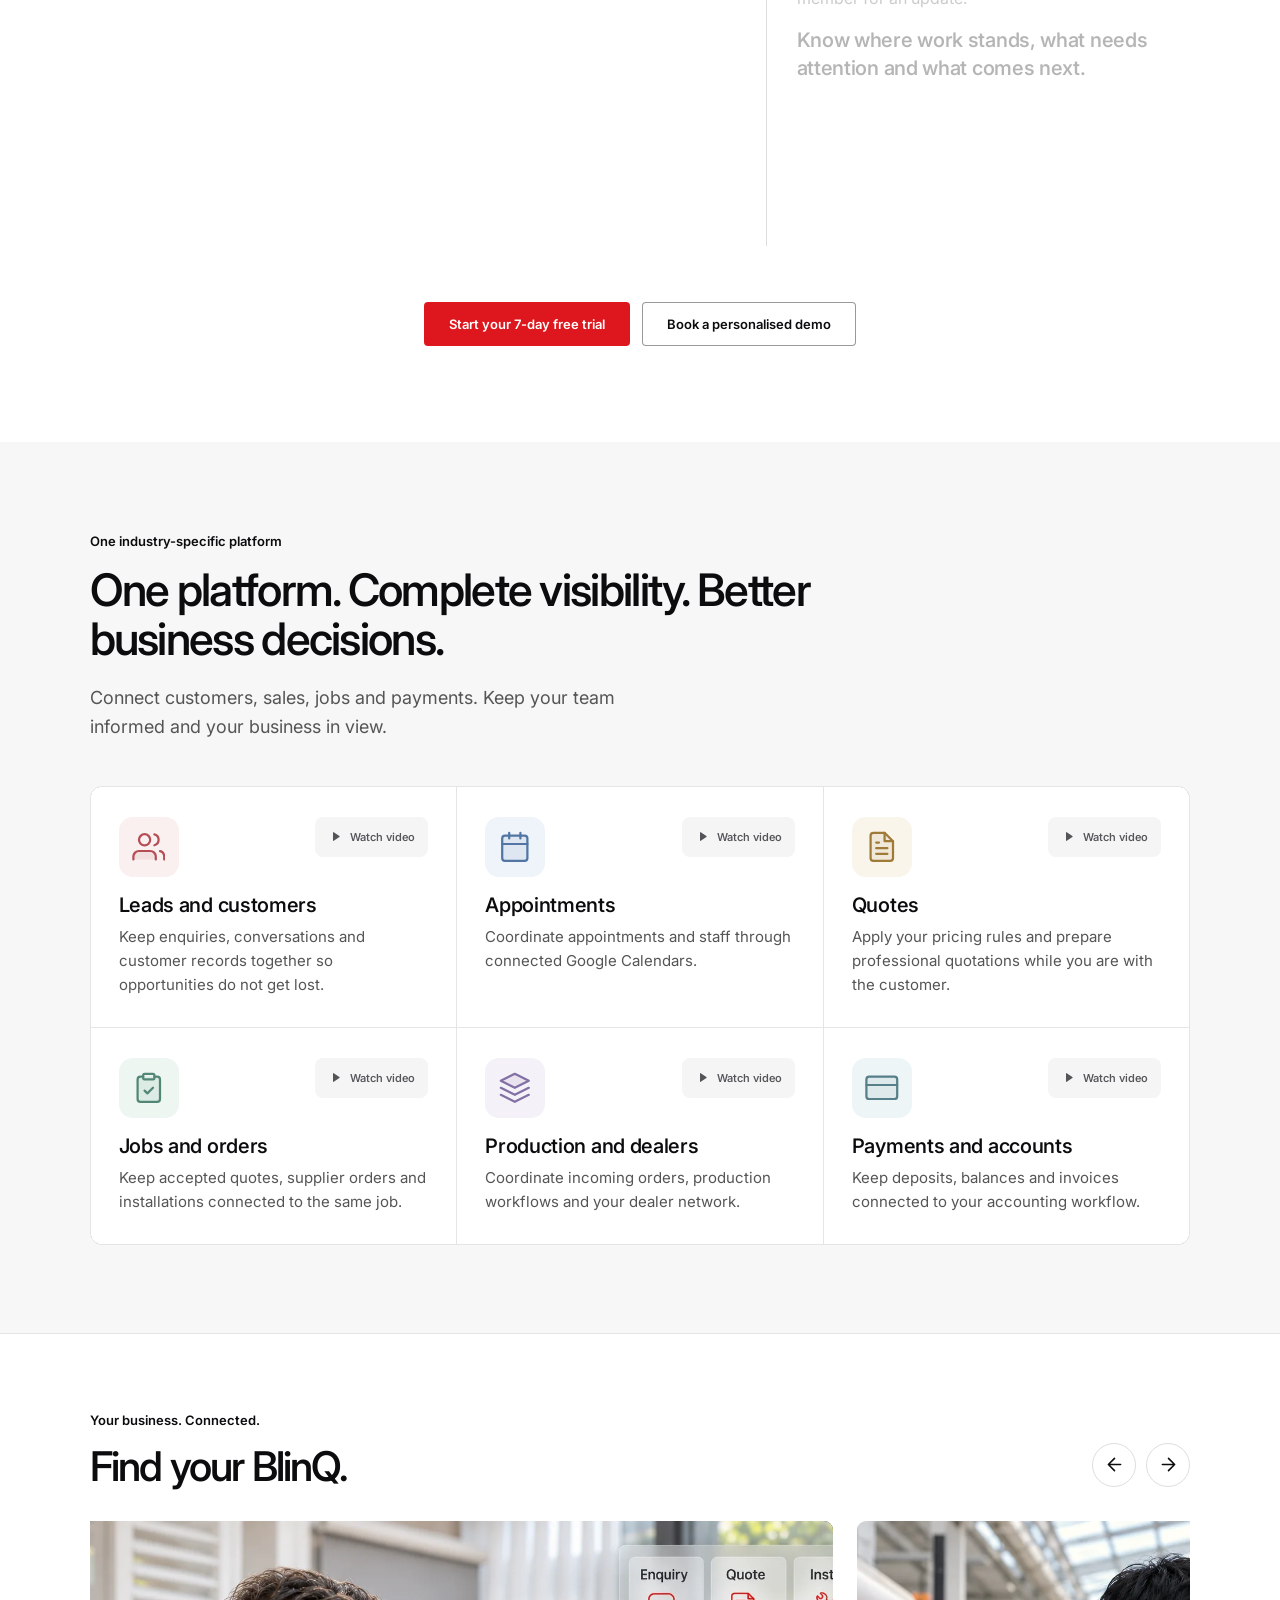
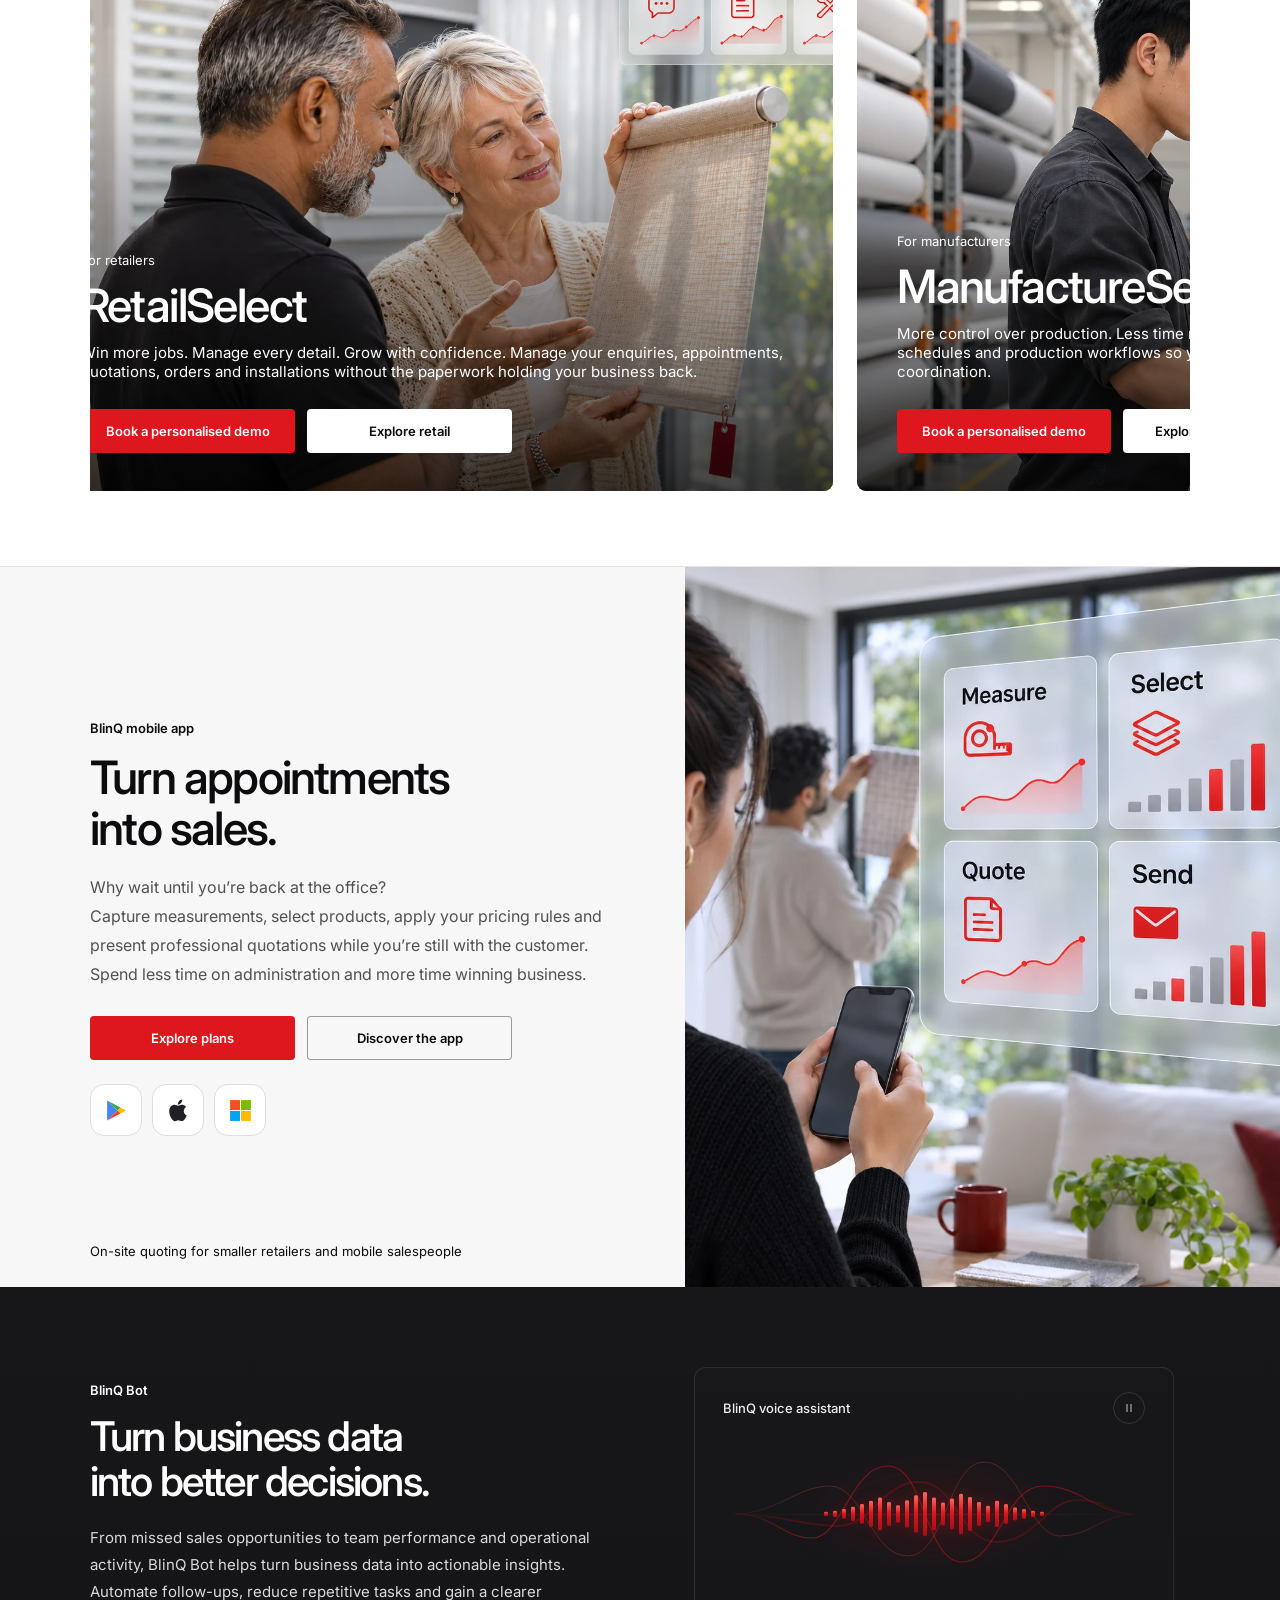
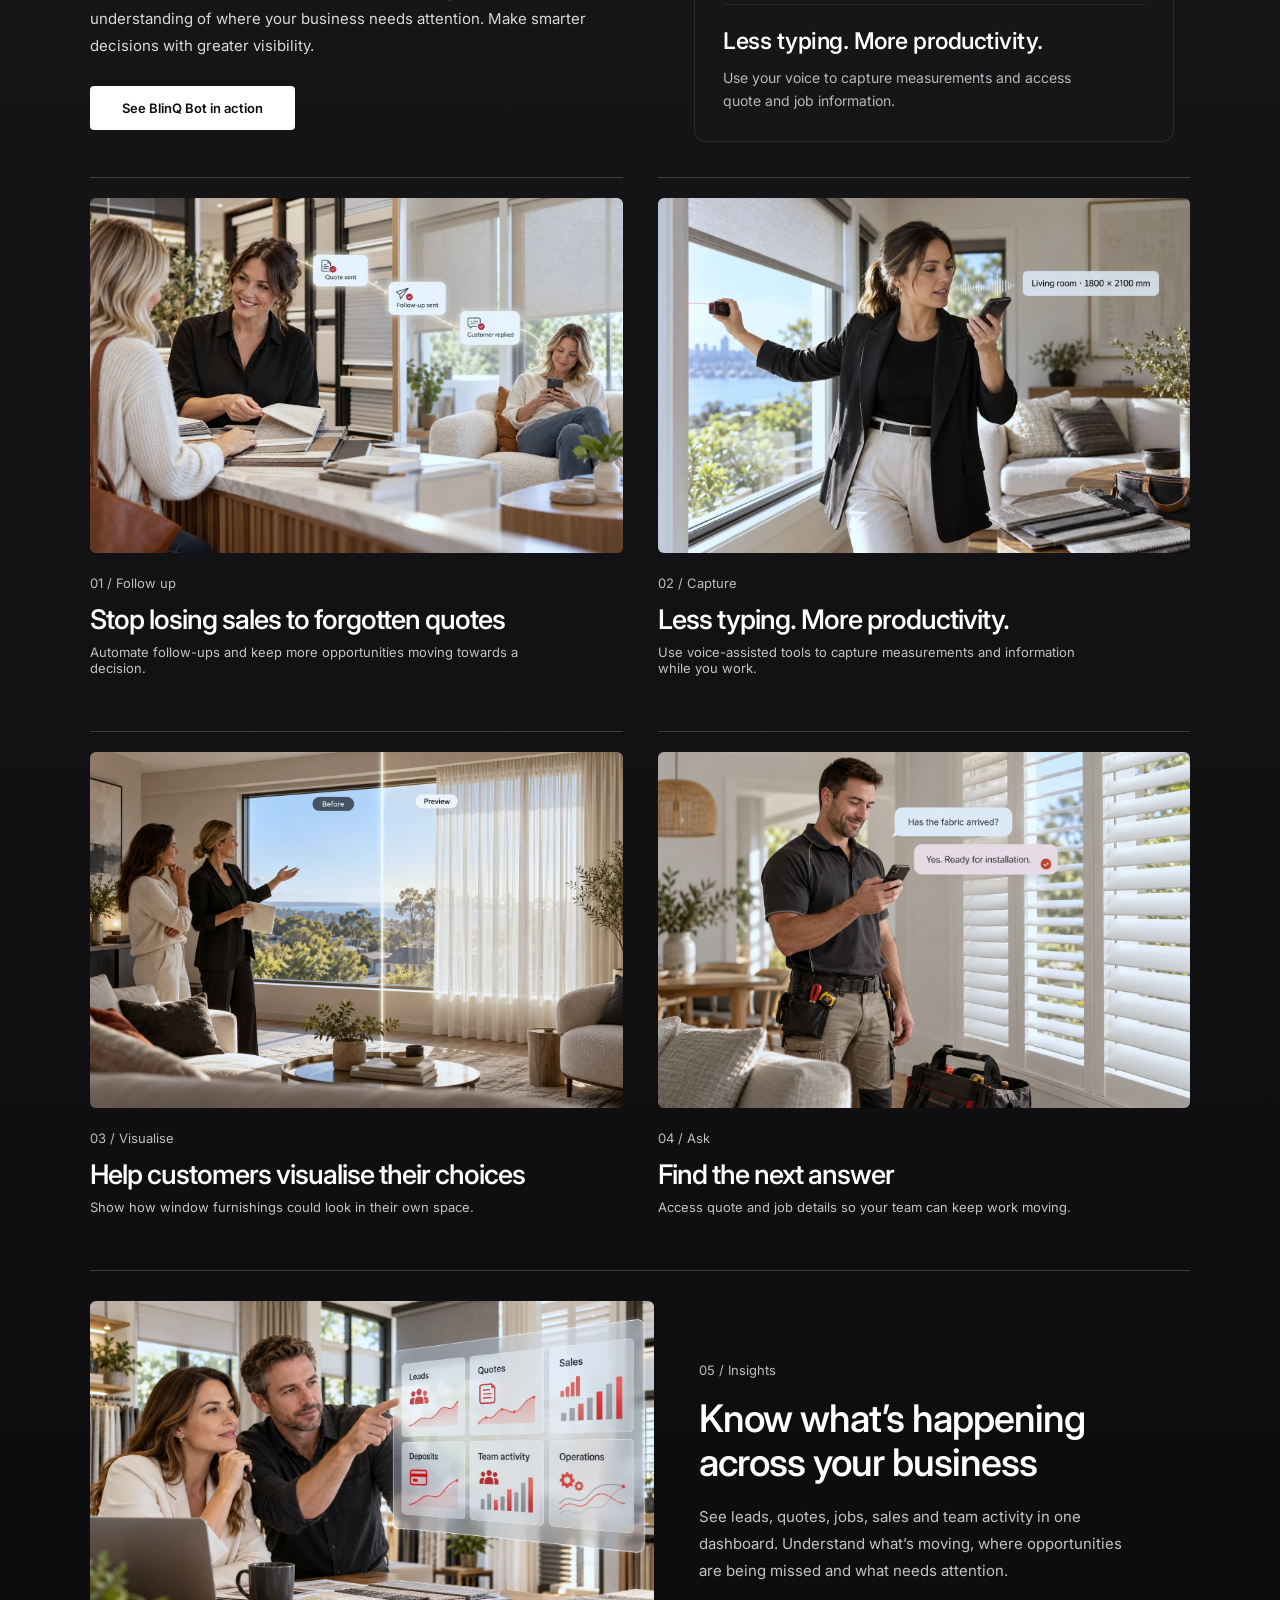
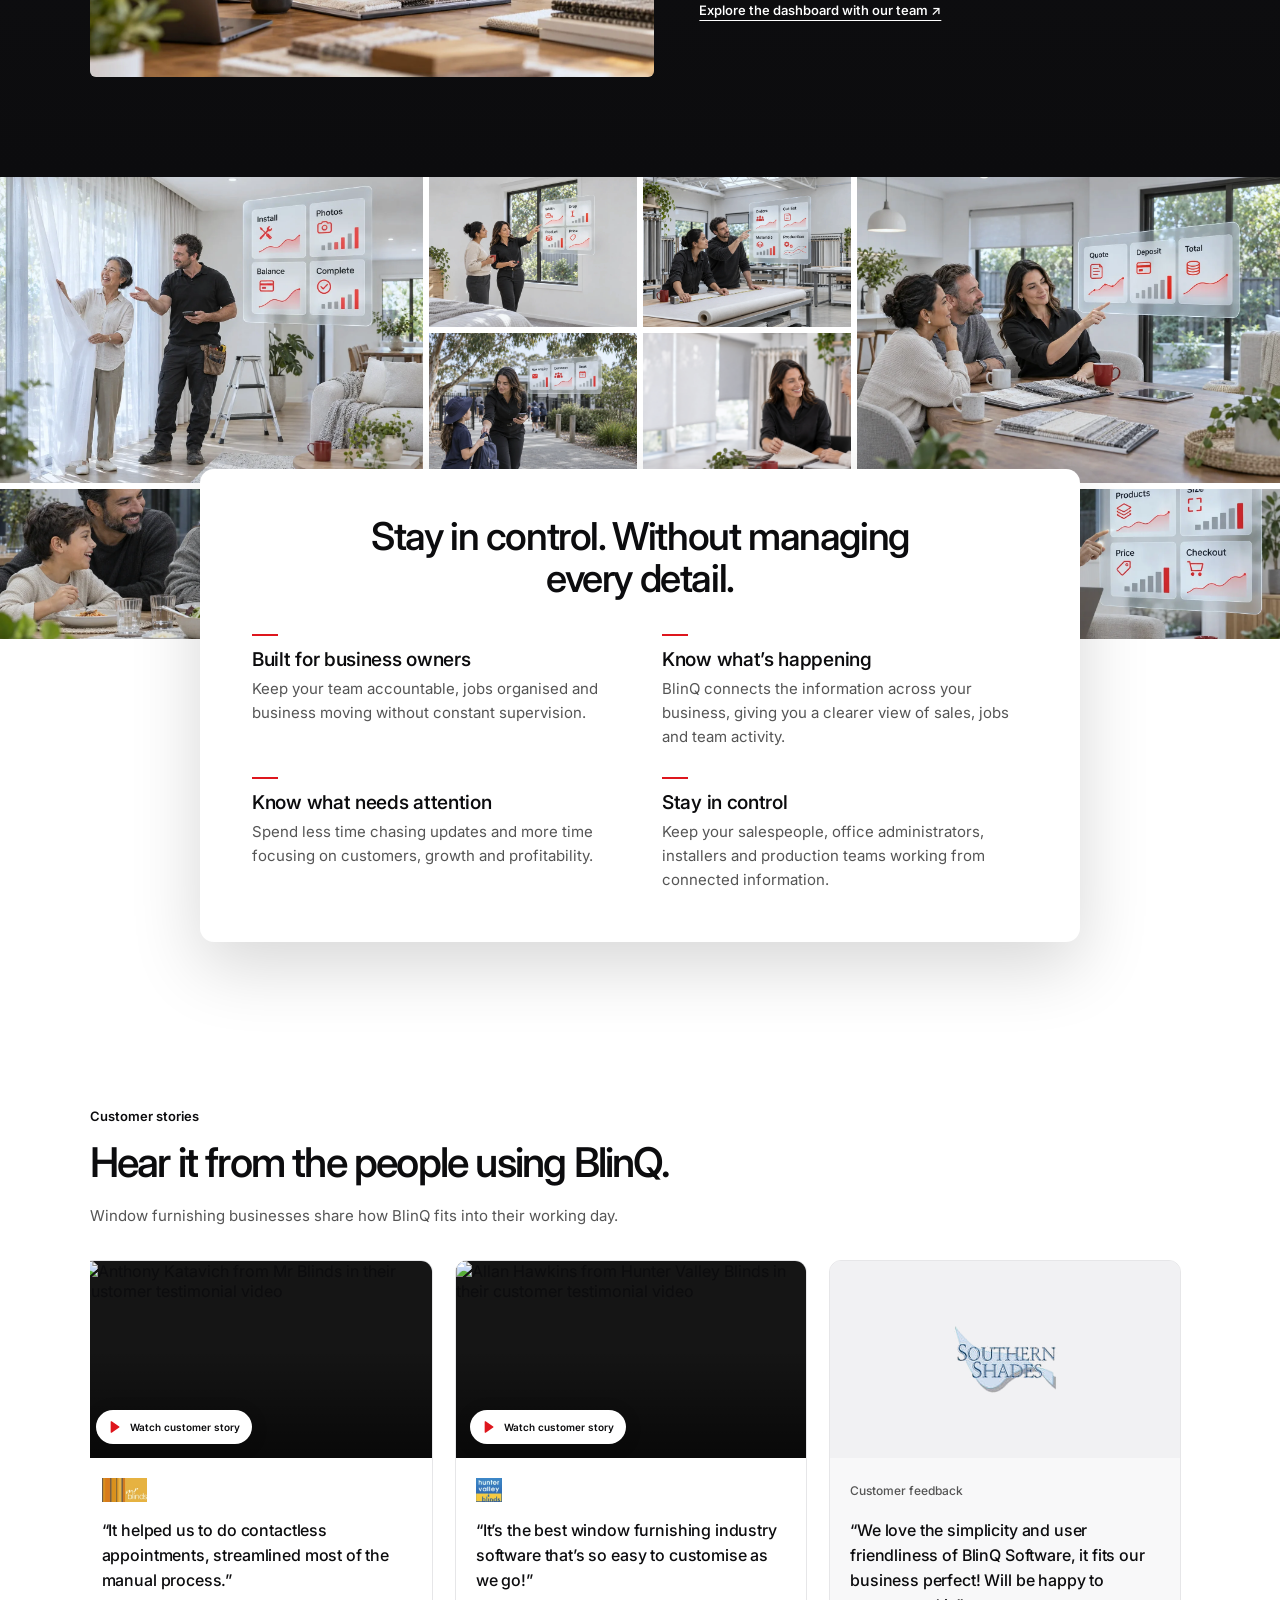
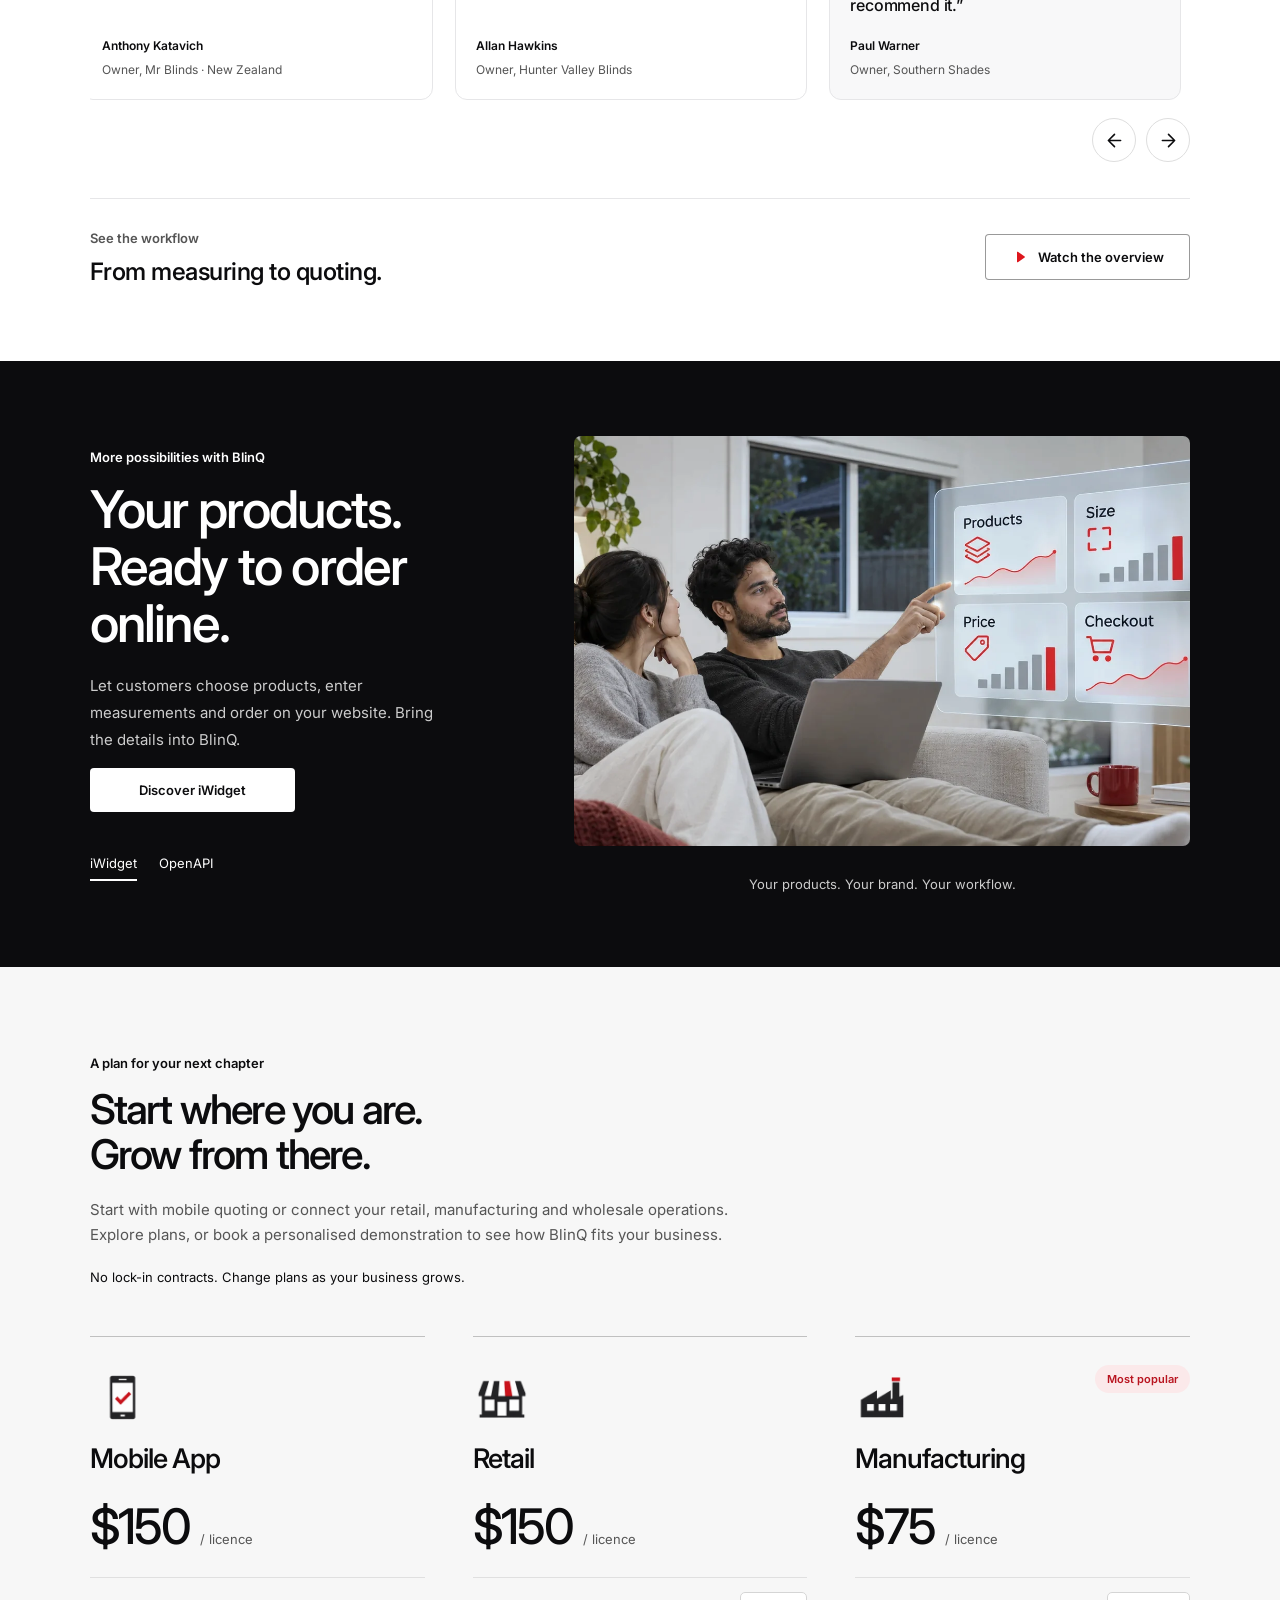
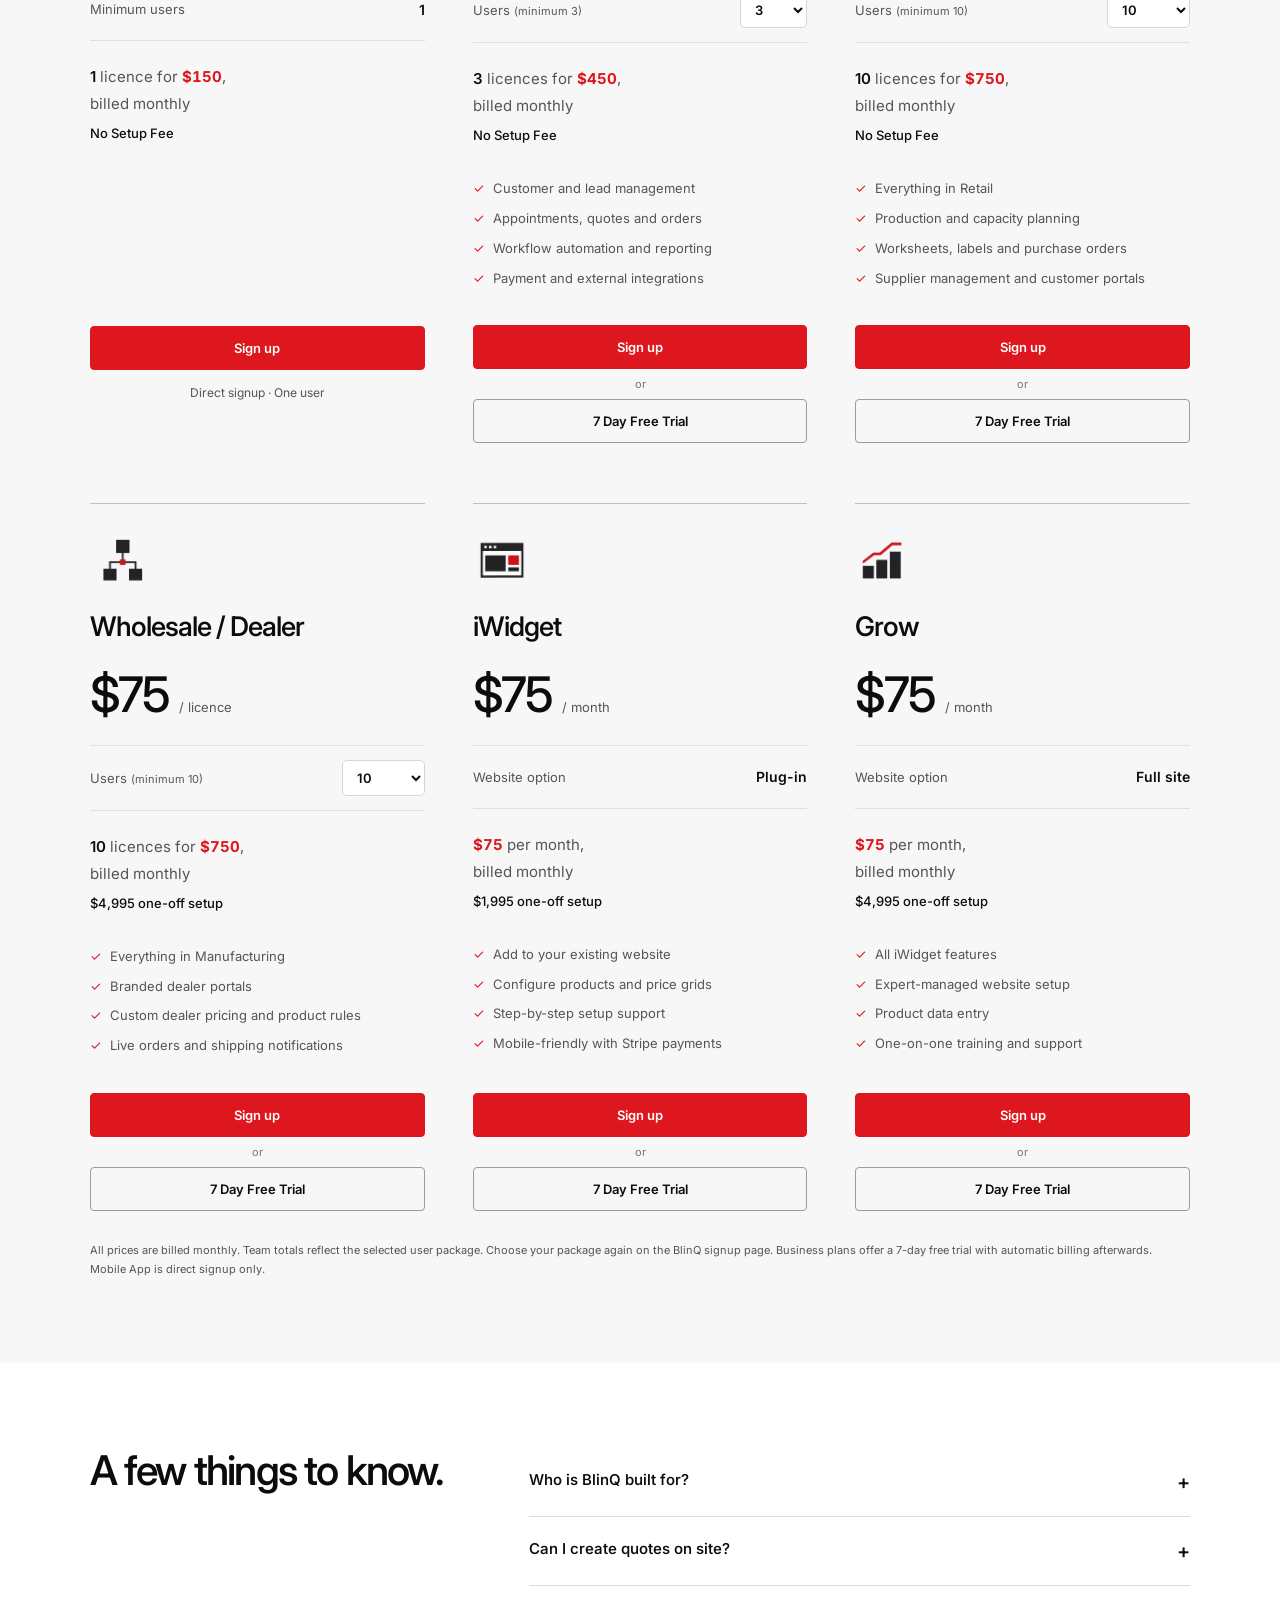
==== commit 84e727f0: "Remove the other industries sections Takes out the Industries menu, the Solutions "Other industries"" ====
--- a/index.html
+++ b/index.html
@@ -2,9 +2,8 @@
 <html lang="en-AU"><head><meta charset="utf-8"><meta name="viewport" content="width=device-width,initial-scale=1"><meta name="robots" content="noindex"><meta content="Run your window furnishing business from one connected platform. BlinQ connects customers, quotes, orders, production, installations and payments." name="description"/><title>BlinQ | Window furnishing business management software</title><link rel="icon" href="assets/favicon.webp"><link rel="preconnect" href="https://fonts.googleapis.com"><link rel="preconnect" href="https://fonts.gstatic.com" crossorigin><link rel="stylesheet" href="https://fonts.googleapis.com/css2?family=Inter:wght@400;450;500;550;600;650;700&amp;display=swap"><link rel="stylesheet" href="style.css?v=2dce6ef0"></head><body>
 <div class="site-container">
 <a class="skip" href="#main">Skip to content</a>
-<header><div class="header-inner"><a href="#home" aria-label="BlinQ home"><img class="logo" src="assets/blinq-logo.webp" alt="BlinQ Software"></a><nav aria-label="Main navigation"><button data-menu="solutions" aria-expanded="false" aria-controls="solutions">Solutions<svg class="nav-chevron" viewBox="0 0 24 24" fill="none" stroke="currentColor" stroke-width="2" stroke-linecap="round" stroke-linejoin="round" aria-hidden="true"><path d="m6 9 6 6 6-6"/></svg></button><button data-menu="industries-menu" aria-expanded="false" aria-controls="industries-menu">Industries<svg class="nav-chevron" viewBox="0 0 24 24" fill="none" stroke="currentColor" stroke-width="2" stroke-linecap="round" stroke-linejoin="round" aria-hidden="true"><path d="m6 9 6 6 6-6"/></svg></button><a href="#ai">BlinQ Bot</a><a href="#pricing">Pricing</a><button data-menu="resources-menu" aria-expanded="false" aria-controls="resources-menu">Resources<svg class="nav-chevron" viewBox="0 0 24 24" fill="none" stroke="currentColor" stroke-width="2" stroke-linecap="round" stroke-linejoin="round" aria-hidden="true"><path d="m6 9 6 6 6-6"/></svg></button></nav><div class="utilities"><a href="marketplace.html#list-your-business" class="list-biz"><svg viewBox="0 0 24 24" fill="none" stroke="currentColor" stroke-width="1.7" stroke-linecap="round" stroke-linejoin="round" aria-hidden="true"><path d="M3 9 4.5 4h15L21 9"/><path d="M4 9v11h16V9"/><path d="M3 9a3 3 0 0 0 6 0 3 3 0 0 0 6 0 3 3 0 0 0 6 0"/><path d="M10 20v-5h4v5"/></svg><span>List your business</span></a><a href="https://users.blinq.com.au" class="login">Log in</a><button id="mobile-menu" aria-expanded="false">Menu</button></div></div></header>
-<div class="mega mega-float" id="solutions" hidden><div class="res-panel"><div class="res-col res-learn"><p class="res-heading">Window furnishing packages</p><ul class="sol-grid"><li><a class="sol-item" href="#retail"><span class="sol-icon"><i class="sol-pkg" style="--pkg:50% 0%" aria-hidden="true"></i></span><span class="sol-text"><b>Retail</b><small>Enquiries, quotes, orders and installations</small></span></a></li><li><a class="sol-item" href="#manufacturing"><span class="sol-icon"><i class="sol-pkg" style="--pkg:100% 0%" aria-hidden="true"></i></span><span class="sol-text"><b>Manufacturing</b><small>Customer orders, production and dispatch</small></span></a></li><li><a class="sol-item" href="#wholesale"><span class="sol-icon"><i class="sol-pkg" style="--pkg:0% 100%" aria-hidden="true"></i></span><span class="sol-text"><b>Wholesale and dealers</b><small>Connected ordering for dealers</small></span></a></li><li><a class="sol-item" href="#mobile"><span class="sol-icon"><i class="sol-pkg" style="--pkg:0% 0%" aria-hidden="true"></i></span><span class="sol-text"><b>Mobile App</b><small>Measure and quote with the customer</small></span></a></li><li><a class="sol-item" href="#growth"><span class="sol-icon"><i class="sol-pkg" style="--pkg:50% 100%" aria-hidden="true"></i></span><span class="sol-text"><b>Online ordering</b><small>Customers order from your website</small></span></a></li><li><a class="sol-item sol-other" href="#industries" data-industries aria-haspopup="dialog"><span class="sol-icon"><i class="sol-pkg" style="--pkg:100% 100%" aria-hidden="true"></i></span><span class="sol-text"><b>Other industries</b><small>Beyond window furnishing · 87 trades</small></span></a></li></ul></div><div class="res-col sol-start"><p class="res-heading">Get started</p><ul><li><a class="sol-item" href="https://calendly.com/blinq/team"><span class="sol-icon"><svg viewBox="0 0 24 24" fill="none" stroke="currentColor" stroke-width="1.7" stroke-linecap="round" stroke-linejoin="round" aria-hidden="true"><rect x="3" y="4" width="18" height="18" rx="2"/><path d="M16 2v4M8 2v4M3 10h18M8 14h.01M12 14h.01M16 14h.01M8 18h.01M12 18h.01"/></svg></span><span class="sol-text"><b>Book a demo</b><small>Personalised to your business</small></span></a></li><li><a class="sol-item" href="#trial"><span class="sol-icon"><svg viewBox="0 0 24 24" fill="none" stroke="currentColor" stroke-width="1.7" stroke-linecap="round" stroke-linejoin="round" aria-hidden="true"><path d="M13 2 3 14h9l-1 8 10-12h-9z"/></svg></span><span class="sol-text"><b>Start a free trial</b><small>Try BlinQ free for 7 days</small></span></a></li><li><a class="sol-item" href="#pricing"><span class="sol-icon"><svg viewBox="0 0 24 24" fill="none" stroke="currentColor" stroke-width="1.7" stroke-linecap="round" stroke-linejoin="round" aria-hidden="true"><path d="m20.6 13.4-7.2 7.2a2 2 0 0 1-2.8 0L3 13V3h10l7.6 7.6a2 2 0 0 1 0 2.8z"/><circle cx="7.5" cy="7.5" r="1.5"/></svg></span><span class="sol-text"><b>Pricing</b><small>Plans and user packages</small></span></a></li></ul></div></div><div class="mega-mobile"><div class="mega-resources-mobile"><p class="res-heading">Window furnishing packages</p><ul class="sol-list" data-copy="#solutions .res-learn li"></ul></div><details class="mega-industries-mobile"><summary>All industries<span>87</span></summary><ul data-copy="#industries-menu .ind-grid li"></ul></details><div class="mega-links"><a href="#ai">BlinQ Bot</a><a href="#pricing">Pricing</a><a href="https://users.blinq.com.au">Log in</a><a href="marketplace.html#list-your-business">List your business</a></div><div class="mega-resources-mobile"><p class="res-heading">Resources</p><ul data-copy="#resources-menu .res-col li"></ul></div></div></div>
-<div class="mega mega-float mega-industries" id="industries-menu" hidden><div class="res-panel"><div class="ind-head"><div><p class="res-heading">All industries · 87</p><p class="ind-sub">From first quote to final payment, BlinQ works for every business below.</p></div><a class="ind-cta" href="https://calendly.com/blinq/team">See how BlinQ fits your business<svg viewBox="0 0 24 24" fill="none" stroke="currentColor" stroke-width="2" stroke-linecap="round" stroke-linejoin="round" aria-hidden="true"><path d="M5 12h14M13 6l6 6-6 6"/></svg></a></div><div class="ind-grid"><div class="ind-col"><p class="ind-range">A – B</p><ul><li>Antenna Services</li><li>Appliance Installation</li><li>Appliance Repair</li><li>Arborist</li><li>Architect</li><li>Asbestos Removal</li><li>Awning</li><li>Balustrades</li><li>Bathroom Renovation</li><li>Blinds</li><li>Blinds Suppliers</li><li>Bricklayer</li><li>Builders</li><li>Building Designers</li><li>Building Inspection</li><li>Building Suppliers</li></ul></div><div class="ind-col"><p class="ind-range">C – D</p><ul><li>Cabinet Makers</li><li>Carpenters</li><li>Carpet Cleaning</li><li>Carports</li><li>Cladding</li><li>Commercial Cleaning</li><li>Concrete Resurfacing</li><li>Concreting</li><li>Curtains</li><li>Decking</li><li>Demolition</li><li>Doors</li><li>Drafting</li></ul></div><div class="ind-col"><p class="ind-range">E – G</p><ul><li>Electricians</li><li>Excavation</li><li>Extension Design</li><li>Fencing</li><li>Garages</li><li>Garden Clean-Up</li><li>Gardeners</li><li>Gas Fitters</li><li>Gates</li><li>Gazebo</li><li>Glazier</li><li>Gutter Cleaning</li><li>Guttering</li></ul></div><div class="ind-col"><p class="ind-range">H – L</p><ul><li>Handyman</li><li>Home Security</li><li>Hot Water Systems</li><li>House Cleaning</li><li>HVAC</li><li>Insulation</li><li>Interior Decorators</li><li>Interior Designers</li><li>Irrigation Systems</li><li>Kitchens</li><li>Landscapers</li><li>Lawn and Turf</li><li>Lighting</li></ul></div><div class="ind-col"><p class="ind-range">P – R</p><ul><li>Painters</li><li>Patios</li><li>Pavers</li><li>Pergolas</li><li>Pest Control</li><li>Plastering</li><li><a class="ind-page" href="industries/plumbing.html">Plumbing</a></li><li>Pool Fencing</li><li>Pressure Cleaner</li><li>Rainwater Tanks</li><li>Removalists</li><li>Rendering</li><li>Retaining Walls</li><li>Roof Repairs</li><li>Roofing</li><li>Rubbish Removal</li></ul></div><div class="ind-col"><p class="ind-range">S – W</p><ul><li>Security Screen Doors</li><li>Shopfitters</li><li>Shower Screens</li><li>Skylights</li><li>Solar Power</li><li>Splashbacks</li><li>Tilers</li><li>Timber Flooring</li><li>Tree Fellers</li><li>Verandah Builders</li><li>Wardrobe Builders</li><li>Waterproofing</li><li>Window Cleaners</li><li>Window Installers</li><li>Window Repair</li><li>Window Tinting</li></ul></div></div></div></div>
+<header><div class="header-inner"><a href="#home" aria-label="BlinQ home"><img class="logo" src="assets/blinq-logo.webp" alt="BlinQ Software"></a><nav aria-label="Main navigation"><button data-menu="solutions" aria-expanded="false" aria-controls="solutions">Solutions<svg class="nav-chevron" viewBox="0 0 24 24" fill="none" stroke="currentColor" stroke-width="2" stroke-linecap="round" stroke-linejoin="round" aria-hidden="true"><path d="m6 9 6 6 6-6"/></svg></button><a href="#ai">BlinQ Bot</a><a href="#pricing">Pricing</a><button data-menu="resources-menu" aria-expanded="false" aria-controls="resources-menu">Resources<svg class="nav-chevron" viewBox="0 0 24 24" fill="none" stroke="currentColor" stroke-width="2" stroke-linecap="round" stroke-linejoin="round" aria-hidden="true"><path d="m6 9 6 6 6-6"/></svg></button></nav><div class="utilities"><a href="marketplace.html#list-your-business" class="list-biz"><svg viewBox="0 0 24 24" fill="none" stroke="currentColor" stroke-width="1.7" stroke-linecap="round" stroke-linejoin="round" aria-hidden="true"><path d="M3 9 4.5 4h15L21 9"/><path d="M4 9v11h16V9"/><path d="M3 9a3 3 0 0 0 6 0 3 3 0 0 0 6 0 3 3 0 0 0 6 0"/><path d="M10 20v-5h4v5"/></svg><span>List your business</span></a><a href="https://users.blinq.com.au" class="login">Log in</a><button id="mobile-menu" aria-expanded="false">Menu</button></div></div></header>
+<div class="mega mega-float" id="solutions" hidden><div class="res-panel"><div class="res-col res-learn"><p class="res-heading">Window furnishing packages</p><ul class="sol-grid"><li><a class="sol-item" href="#retail"><span class="sol-icon"><i class="sol-pkg" style="--pkg:50% 0%" aria-hidden="true"></i></span><span class="sol-text"><b>Retail</b><small>Enquiries, quotes, orders and installations</small></span></a></li><li><a class="sol-item" href="#manufacturing"><span class="sol-icon"><i class="sol-pkg" style="--pkg:100% 0%" aria-hidden="true"></i></span><span class="sol-text"><b>Manufacturing</b><small>Customer orders, production and dispatch</small></span></a></li><li><a class="sol-item" href="#wholesale"><span class="sol-icon"><i class="sol-pkg" style="--pkg:0% 100%" aria-hidden="true"></i></span><span class="sol-text"><b>Wholesale and dealers</b><small>Connected ordering for dealers</small></span></a></li><li><a class="sol-item" href="#mobile"><span class="sol-icon"><i class="sol-pkg" style="--pkg:0% 0%" aria-hidden="true"></i></span><span class="sol-text"><b>Mobile App</b><small>Measure and quote with the customer</small></span></a></li><li><a class="sol-item" href="#growth"><span class="sol-icon"><i class="sol-pkg" style="--pkg:50% 100%" aria-hidden="true"></i></span><span class="sol-text"><b>Online ordering</b><small>Customers order from your website</small></span></a></li></ul></div><div class="res-col sol-start"><p class="res-heading">Get started</p><ul><li><a class="sol-item" href="https://calendly.com/blinq/team"><span class="sol-icon"><svg viewBox="0 0 24 24" fill="none" stroke="currentColor" stroke-width="1.7" stroke-linecap="round" stroke-linejoin="round" aria-hidden="true"><rect x="3" y="4" width="18" height="18" rx="2"/><path d="M16 2v4M8 2v4M3 10h18M8 14h.01M12 14h.01M16 14h.01M8 18h.01M12 18h.01"/></svg></span><span class="sol-text"><b>Book a demo</b><small>Personalised to your business</small></span></a></li><li><a class="sol-item" href="#trial"><span class="sol-icon"><svg viewBox="0 0 24 24" fill="none" stroke="currentColor" stroke-width="1.7" stroke-linecap="round" stroke-linejoin="round" aria-hidden="true"><path d="M13 2 3 14h9l-1 8 10-12h-9z"/></svg></span><span class="sol-text"><b>Start a free trial</b><small>Try BlinQ free for 7 days</small></span></a></li><li><a class="sol-item" href="#pricing"><span class="sol-icon"><svg viewBox="0 0 24 24" fill="none" stroke="currentColor" stroke-width="1.7" stroke-linecap="round" stroke-linejoin="round" aria-hidden="true"><path d="m20.6 13.4-7.2 7.2a2 2 0 0 1-2.8 0L3 13V3h10l7.6 7.6a2 2 0 0 1 0 2.8z"/><circle cx="7.5" cy="7.5" r="1.5"/></svg></span><span class="sol-text"><b>Pricing</b><small>Plans and user packages</small></span></a></li></ul></div></div><div class="mega-mobile"><div class="mega-resources-mobile"><p class="res-heading">Window furnishing packages</p><ul class="sol-list" data-copy="#solutions .res-learn li"></ul></div><div class="mega-links"><a href="#ai">BlinQ Bot</a><a href="#pricing">Pricing</a><a href="https://users.blinq.com.au">Log in</a><a href="marketplace.html#list-your-business">List your business</a></div><div class="mega-resources-mobile"><p class="res-heading">Resources</p><ul data-copy="#resources-menu .res-col li"></ul></div></div></div>
 <div class="mega mega-float mega-resources" id="resources-menu" hidden><div class="res-panel"><div class="res-col res-learn"><p class="res-heading">Learn and connect</p><div class="res-pair"><ul><li><a href="https://www.blinq.com.au/faqs" target="_blank" rel="noopener"><svg viewBox="0 0 24 24" fill="none" stroke="currentColor" stroke-width="1.7" stroke-linecap="round" stroke-linejoin="round" aria-hidden="true"><path d="M2 4h6a4 4 0 0 1 4 4v13a3 3 0 0 0-3-3H2z"/><path d="M22 4h-6a4 4 0 0 0-4 4v13a3 3 0 0 1 3-3h7z"/></svg><span>Knowledge base</span></a></li><li><a href="https://www.youtube.com/@BlinQ-Software" target="_blank" rel="noopener"><svg viewBox="0 0 24 24" fill="none" stroke="currentColor" stroke-width="1.7" stroke-linecap="round" stroke-linejoin="round" aria-hidden="true"><circle cx="12" cy="12" r="10"/><path d="m10 8 6 4-6 4z"/></svg><span>Video tutorials</span></a></li><li><a href="https://blogs.blinq.com.au/" target="_blank" rel="noopener"><svg viewBox="0 0 24 24" fill="none" stroke="currentColor" stroke-width="1.7" stroke-linecap="round" stroke-linejoin="round" aria-hidden="true"><path d="M12 20h9"/><path d="M16.5 3.5a2.1 2.1 0 0 1 3 3L7 19l-4 1 1-4z"/></svg><span>Blogs</span></a></li><li><a href="#stories"><svg viewBox="0 0 24 24" fill="none" stroke="currentColor" stroke-width="1.7" stroke-linecap="round" stroke-linejoin="round" aria-hidden="true"><path d="M7 10v12"/><path d="M15 5.9 14 10h5.8a2 2 0 0 1 1.9 2.5l-2.3 8A2 2 0 0 1 17.5 22H4a2 2 0 0 1-2-2v-8a2 2 0 0 1 2-2h2.8a2 2 0 0 0 1.8-1.1L12 2a3.1 3.1 0 0 1 3 3.9z"/></svg><span>Customer stories</span></a></li></ul><ul><li><a href="#faq"><svg viewBox="0 0 24 24" fill="none" stroke="currentColor" stroke-width="1.7" stroke-linecap="round" stroke-linejoin="round" aria-hidden="true"><circle cx="12" cy="12" r="10"/><path d="M9.1 9a3 3 0 0 1 5.8 1c0 2-3 3-3 3"/><path d="M12 17h.01"/></svg><span>Common questions</span></a></li><li><a href="https://api.blinq.com.au/documentation/" target="_blank" rel="noopener"><svg viewBox="0 0 24 24" fill="none" stroke="currentColor" stroke-width="1.7" stroke-linecap="round" stroke-linejoin="round" aria-hidden="true"><path d="m16 18 6-6-6-6"/><path d="m8 6-6 6 6 6"/></svg><span>API documentation</span></a></li><li><a href="https://apps.blinq.com.au/" target="_blank" rel="noopener"><svg viewBox="0 0 24 24" fill="none" stroke="currentColor" stroke-width="1.7" stroke-linecap="round" stroke-linejoin="round" aria-hidden="true"><path d="M12 22v-5M9 8V2M15 8V2"/><path d="M18 8v5a4 4 0 0 1-4 4h-4a4 4 0 0 1-4-4V8z"/></svg><span>Explore integrations</span></a></li><li><a href="marketplace.html"><svg viewBox="0 0 24 24" fill="none" stroke="currentColor" stroke-width="1.7" stroke-linecap="round" stroke-linejoin="round" aria-hidden="true"><path d="M3 9 4.5 4h15L21 9"/><path d="M4 9v11h16V9"/><path d="M3 9a3 3 0 0 0 6 0 3 3 0 0 0 6 0 3 3 0 0 0 6 0"/><path d="M10 20v-5h4v5"/></svg><span>Marketplace</span></a></li></ul></div></div><div class="res-col"><p class="res-heading">Support</p><ul><li><a href="mailto:support@blinq.com.au" data-contact><svg viewBox="0 0 24 24" fill="none" stroke="currentColor" stroke-width="1.7" stroke-linecap="round" stroke-linejoin="round" aria-hidden="true"><rect x="2" y="4" width="20" height="16" rx="2"/><path d="m22 7-10 6L2 7"/></svg><span>Contact us</span></a></li><li><a href="https://calendly.com/blinq/team"><svg viewBox="0 0 24 24" fill="none" stroke="currentColor" stroke-width="1.7" stroke-linecap="round" stroke-linejoin="round" aria-hidden="true"><rect x="3" y="4" width="18" height="18" rx="2"/><path d="M16 2v4M8 2v4M3 10h18M8 14h.01M12 14h.01M16 14h.01M8 18h.01M12 18h.01"/></svg><span>Schedule an appointment</span></a></li><li><a href="#trial"><svg viewBox="0 0 24 24" fill="none" stroke="currentColor" stroke-width="1.7" stroke-linecap="round" stroke-linejoin="round" aria-hidden="true"><path d="M13 2 3 14h9l-1 8 10-12h-9z"/></svg><span>Start a free trial</span></a></li><li><a href="https://calendly.com/blinq/team"><svg viewBox="0 0 24 24" fill="none" stroke="currentColor" stroke-width="1.7" stroke-linecap="round" stroke-linejoin="round" aria-hidden="true"><rect x="3" y="4" width="18" height="18" rx="2"/><path d="M16 2v4M8 2v4M3 10h18M8 14h.01M12 14h.01M16 14h.01M8 18h.01M12 18h.01"/></svg><span>Book a demo</span></a></li></ul></div><div class="res-col"><p class="res-heading">Company</p><ul><li><a href="https://www.youtube.com/watch?v=9aikpx1hb-g" data-video="9aikpx1hb-g" data-video-title="Why we built BlinQ"><svg viewBox="0 0 24 24" fill="none" stroke="currentColor" stroke-width="1.7" stroke-linecap="round" stroke-linejoin="round" aria-hidden="true"><circle cx="12" cy="12" r="10"/><path d="M12 16v-4M12 8h.01"/></svg><span>About us</span></a></li><li><a href="https://partners.blinq.com.au/" target="_blank" rel="noopener"><svg viewBox="0 0 24 24" fill="none" stroke="currentColor" stroke-width="1.7" stroke-linecap="round" stroke-linejoin="round" aria-hidden="true"><rect x="2" y="7" width="20" height="14" rx="2"/><path d="M16 21V5a2 2 0 0 0-2-2h-4a2 2 0 0 0-2 2v16"/></svg><span>Partners</span></a></li><li><a href="https://careers.blinq.com.au/" target="_blank" rel="noopener"><svg viewBox="0 0 24 24" fill="none" stroke="currentColor" stroke-width="1.7" stroke-linecap="round" stroke-linejoin="round" aria-hidden="true"><path d="M16 21v-2a4 4 0 0 0-4-4H6a4 4 0 0 0-4 4v2"/><circle cx="9" cy="7" r="4"/><path d="M22 21v-2a4 4 0 0 0-3-3.9M16 3.1a4 4 0 0 1 0 7.8"/></svg><span>Careers</span></a></li></ul></div></div></div><div id="shade" hidden></div>
 <main id="main"><div class="section-band band-image"><div class="section-frame"><section class="hero-wrap" id="home" aria-label="Discover BlinQ">
 <div class="hero">
@@ -194,6 +193,5 @@
 <dialog id="booking-dialog" aria-labelledby="booking-title"><div class="booking-shell"><aside class="booking-aside"><img class="booking-logo" src="assets/blinq-logo.webp" alt="BlinQ"><h2 id="booking-title">Book a personalised demo</h2><p class="booking-meta"><svg viewBox="0 0 24 24" fill="none" stroke="currentColor" stroke-width="1.7" stroke-linecap="round" stroke-linejoin="round" aria-hidden="true"><circle cx="12" cy="12" r="10"/><path d="M12 6v6l4 2"/></svg><span class="booking-duration">30 minutes</span></p><p class="booking-meta"><svg viewBox="0 0 24 24" fill="none" stroke="currentColor" stroke-width="1.7" stroke-linecap="round" stroke-linejoin="round" aria-hidden="true"><rect x="2" y="6" width="14" height="12" rx="2"/><path d="m16 10 6-3v10l-6-3z"/></svg><span>Online, with the BlinQ team</span></p><ul class="booking-points"><li><svg viewBox="0 0 24 24" fill="none" stroke="currentColor" stroke-width="1.7" stroke-linecap="round" stroke-linejoin="round" aria-hidden="true"><path d="M20 6 9 17l-5-5"/></svg>See BlinQ set up for the way your business works</li><li><svg viewBox="0 0 24 24" fill="none" stroke="currentColor" stroke-width="1.7" stroke-linecap="round" stroke-linejoin="round" aria-hidden="true"><path d="M20 6 9 17l-5-5"/></svg>Bring your questions about pricing, setup and support</li><li><svg viewBox="0 0 24 24" fill="none" stroke="currentColor" stroke-width="1.7" stroke-linecap="round" stroke-linejoin="round" aria-hidden="true"><path d="M20 6 9 17l-5-5"/></svg>Pick a time that suits you, in your own time zone</li></ul><p class="booking-call">Prefer to talk now? <a href="tel:+61388444864">+61 3 8844 4864</a></p></aside><div class="booking-main"><div class="booking-top"><ol class="booking-steps"><li class="is-current"><i>1</i>Your team</li><li><i>2</i>Date and time</li><li><i>3</i>Confirmed</li></ol><button type="button" class="booking-close" aria-label="Close booking"><svg viewBox="0 0 24 24" fill="none" stroke="currentColor" stroke-width="1.7" stroke-linecap="round" stroke-linejoin="round" aria-hidden="true"><path d="M18 6 6 18M6 6l12 12"/></svg></button></div><section class="booking-step" data-step="1"><h3>Where is your business based?</h3><p class="booking-lead">You’ll meet the BlinQ team that looks after your region.</p><div class="booking-options"><button type="button" class="booking-option" data-slug="team" data-region="au" data-duration="30"><span class="booking-code">AU</span><span class="booking-option-text"><b>Australia and New Zealand</b><small><svg viewBox="0 0 24 24" fill="none" stroke="currentColor" stroke-width="1.7" stroke-linecap="round" stroke-linejoin="round" aria-hidden="true"><circle cx="12" cy="12" r="10"/><path d="M12 6v6l4 2"/></svg>30 minutes · Online meeting</small></span><span class="booking-suggested">Suggested for you</span><svg class="booking-go" viewBox="0 0 24 24" fill="none" stroke="currentColor" stroke-width="1.7" stroke-linecap="round" stroke-linejoin="round" aria-hidden="true"><path d="M19 12H5M12 19l-7-7 7-7"/></svg></button><button type="button" class="booking-option" data-slug="blinq-software-us-support-team-clone" data-region="uk" data-duration="30"><span class="booking-code">UK</span><span class="booking-option-text"><b>United Kingdom</b><small><svg viewBox="0 0 24 24" fill="none" stroke="currentColor" stroke-width="1.7" stroke-linecap="round" stroke-linejoin="round" aria-hidden="true"><circle cx="12" cy="12" r="10"/><path d="M12 6v6l4 2"/></svg>30 minutes · Google Meet</small></span><span class="booking-suggested">Suggested for you</span><svg class="booking-go" viewBox="0 0 24 24" fill="none" stroke="currentColor" stroke-width="1.7" stroke-linecap="round" stroke-linejoin="round" aria-hidden="true"><path d="M19 12H5M12 19l-7-7 7-7"/></svg></button><button type="button" class="booking-option" data-slug="meetings" data-region="us" data-duration="30"><span class="booking-code">US</span><span class="booking-option-text"><b>United States</b><small><svg viewBox="0 0 24 24" fill="none" stroke="currentColor" stroke-width="1.7" stroke-linecap="round" stroke-linejoin="round" aria-hidden="true"><circle cx="12" cy="12" r="10"/><path d="M12 6v6l4 2"/></svg>30 minutes · Google Meet</small></span><span class="booking-suggested">Suggested for you</span><svg class="booking-go" viewBox="0 0 24 24" fill="none" stroke="currentColor" stroke-width="1.7" stroke-linecap="round" stroke-linejoin="round" aria-hidden="true"><path d="M19 12H5M12 19l-7-7 7-7"/></svg></button></div><button type="button" class="booking-training" data-slug="training-sessions" data-region="training" data-duration="45"><svg viewBox="0 0 24 24" fill="none" stroke="currentColor" stroke-width="1.7" stroke-linecap="round" stroke-linejoin="round" aria-hidden="true"><path d="M22 10 12 5 2 10l10 5 10-5z"/><path d="M6 12v5c3 2 9 2 12 0v-5"/></svg><span>Already using BlinQ? <b>Book a 45-minute training session</b></span></button></section><section class="booking-step" data-step="2" hidden><button type="button" class="booking-back"><svg viewBox="0 0 24 24" fill="none" stroke="currentColor" stroke-width="1.7" stroke-linecap="round" stroke-linejoin="round" aria-hidden="true"><path d="M19 12H5M12 19l-7-7 7-7"/></svg>Change team</button><div class="booking-frame"><div class="booking-loading"><span class="booking-spinner"></span>Loading available times…</div></div></section><section class="booking-step" data-step="3" hidden><div class="booking-done"><span class="booking-done-icon"><svg viewBox="0 0 24 24" fill="none" stroke="currentColor" stroke-width="1.7" stroke-linecap="round" stroke-linejoin="round" aria-hidden="true"><path d="M20 6 9 17l-5-5"/></svg></span><h3>You’re booked in</h3><p>We’ve emailed you a calendar invitation with the meeting details. You can reschedule or cancel from that email at any time.</p><button type="button" class="btn primary booking-finish">Done</button></div></section></div></div></dialog>
 <dialog id="contact-dialog" aria-labelledby="contact-title"><div class="booking-shell"><aside class="booking-aside"><img class="booking-logo" src="assets/blinq-logo.webp" alt="BlinQ"><h2 id="contact-title">Contact us</h2><p class="contact-lead">Questions about BlinQ, pricing or your account? Send a message and the team will get back to you.</p><p class="booking-meta"><svg viewBox="0 0 24 24" fill="none" stroke="currentColor" stroke-width="1.7" stroke-linecap="round" stroke-linejoin="round" aria-hidden="true"><rect x="2" y="4" width="20" height="16" rx="2"/><path d="m22 7-10 6L2 7"/></svg><a href="mailto:support@blinq.com.au">support@blinq.com.au</a></p><p class="booking-meta"><svg viewBox="0 0 24 24" fill="none" stroke="currentColor" stroke-width="1.7" stroke-linecap="round" stroke-linejoin="round" aria-hidden="true"><path d="M22 16.9v3a2 2 0 0 1-2.2 2 19.8 19.8 0 0 1-8.6-3.1 19.5 19.5 0 0 1-6-6A19.8 19.8 0 0 1 2.1 4.2 2 2 0 0 1 4.1 2h3a2 2 0 0 1 2 1.7c.1.9.4 1.9.7 2.8a2 2 0 0 1-.5 2.1L8.1 9.9a16 16 0 0 0 6 6l1.3-1.3a2 2 0 0 1 2.1-.4c.9.3 1.8.6 2.8.7a2 2 0 0 1 1.7 2z"/></svg><a class="contact-phone" href="tel:+61388444864">+61 3 8844 4864</a></p><p class="booking-call">Rather talk it through? <a href="https://calendly.com/blinq/team">Book a call</a></p></aside><div class="booking-main"><div class="booking-top"><h3 class="contact-heading">Send us a message</h3><button type="button" class="booking-close" aria-label="Close contact form"><svg viewBox="0 0 24 24" fill="none" stroke="currentColor" stroke-width="1.7" stroke-linecap="round" stroke-linejoin="round" aria-hidden="true"><path d="M18 6 6 18M6 6l12 12"/></svg></button></div><form class="booking-step contact-form"><div class="contact-row"><label><span>Your name</span><input name="name" autocomplete="name" required></label><label><span>Work email</span><input name="email" type="email" autocomplete="email" required></label></div><div class="contact-row"><label><span>Phone <em>(optional)</em></span><input name="phone" type="tel" autocomplete="tel"></label><label><span>Company <em>(optional)</em></span><input name="company" autocomplete="organization"></label></div><label><span>How can we help?</span><select name="topic" required><option value="">Choose a topic</option><option>Sales and pricing</option><option>Product support</option><option>Billing and accounts</option><option>Partnerships</option><option>Something else</option></select></label><label><span>Message</span><textarea name="message" rows="5" required></textarea></label><button type="submit" class="btn primary contact-send">Send message</button><p class="contact-note">Sending opens your email app with the message ready to go.</p></form><section class="booking-step contact-done" hidden><div class="booking-done"><span class="booking-done-icon"><svg viewBox="0 0 24 24" fill="none" stroke="currentColor" stroke-width="1.7" stroke-linecap="round" stroke-linejoin="round" aria-hidden="true"><path d="M20 6 9 17l-5-5"/></svg></span><h3>Your message is ready</h3><p>Your email app has opened with your message to BlinQ. Press send there and the team will get back to you. If nothing opened, email <a href="mailto:support@blinq.com.au">support@blinq.com.au</a>.</p><button type="button" class="btn primary booking-finish">Done</button></div></section></div></div></dialog>
 <dialog id="video-dialog" aria-labelledby="video-title"><div class="video-header"><h2 id="video-title">BlinQ walkthrough</h2><button class="video-close" type="button" aria-label="Close video"><svg viewBox="0 0 24 24" fill="none" stroke="currentColor" stroke-width="1.8" aria-hidden="true"><path d="m6 6 12 12M18 6 6 18"/></svg></button></div><div class="video-player"></div><a class="video-external" href="https://www.youtube.com/@BlinQ-Software" target="_blank" rel="noopener">Watch on YouTube ↗</a></dialog>
-<dialog id="industries-dialog" aria-labelledby="industries-title"><div class="ind-dialog-head"><div><p class="res-heading">All industries · 87</p><h2 id="industries-title">From first quote to final payment, BlinQ works for every business below.</h2></div><button type="button" class="ind-close" aria-label="Close industries">×</button></div><div class="ind-slot"></div><div class="ind-dialog-foot"><a class="ind-cta" href="https://calendly.com/blinq/team">See how BlinQ fits your business<svg viewBox="0 0 24 24" fill="none" stroke="currentColor" stroke-width="2" stroke-linecap="round" stroke-linejoin="round" aria-hidden="true"><path d="M5 12h14M13 6l6 6-6 6"/></svg></a></div></dialog>
 <dialog id="detail-dialog"><button class="close" aria-label="Close details">×</button><p class="eyebrow" id="detail-label"></p><h2 id="detail-title"></h2><p id="detail-copy"></p><ul id="detail-list"></ul><a class="btn primary" href="https://www.blinq.com.au/call-back/AU">Book a personalised demonstration</a></dialog>
 </div><script src="common.js?v=a5551ffd"></script><script src="app.js?v=287c297f"></script></body></html>
